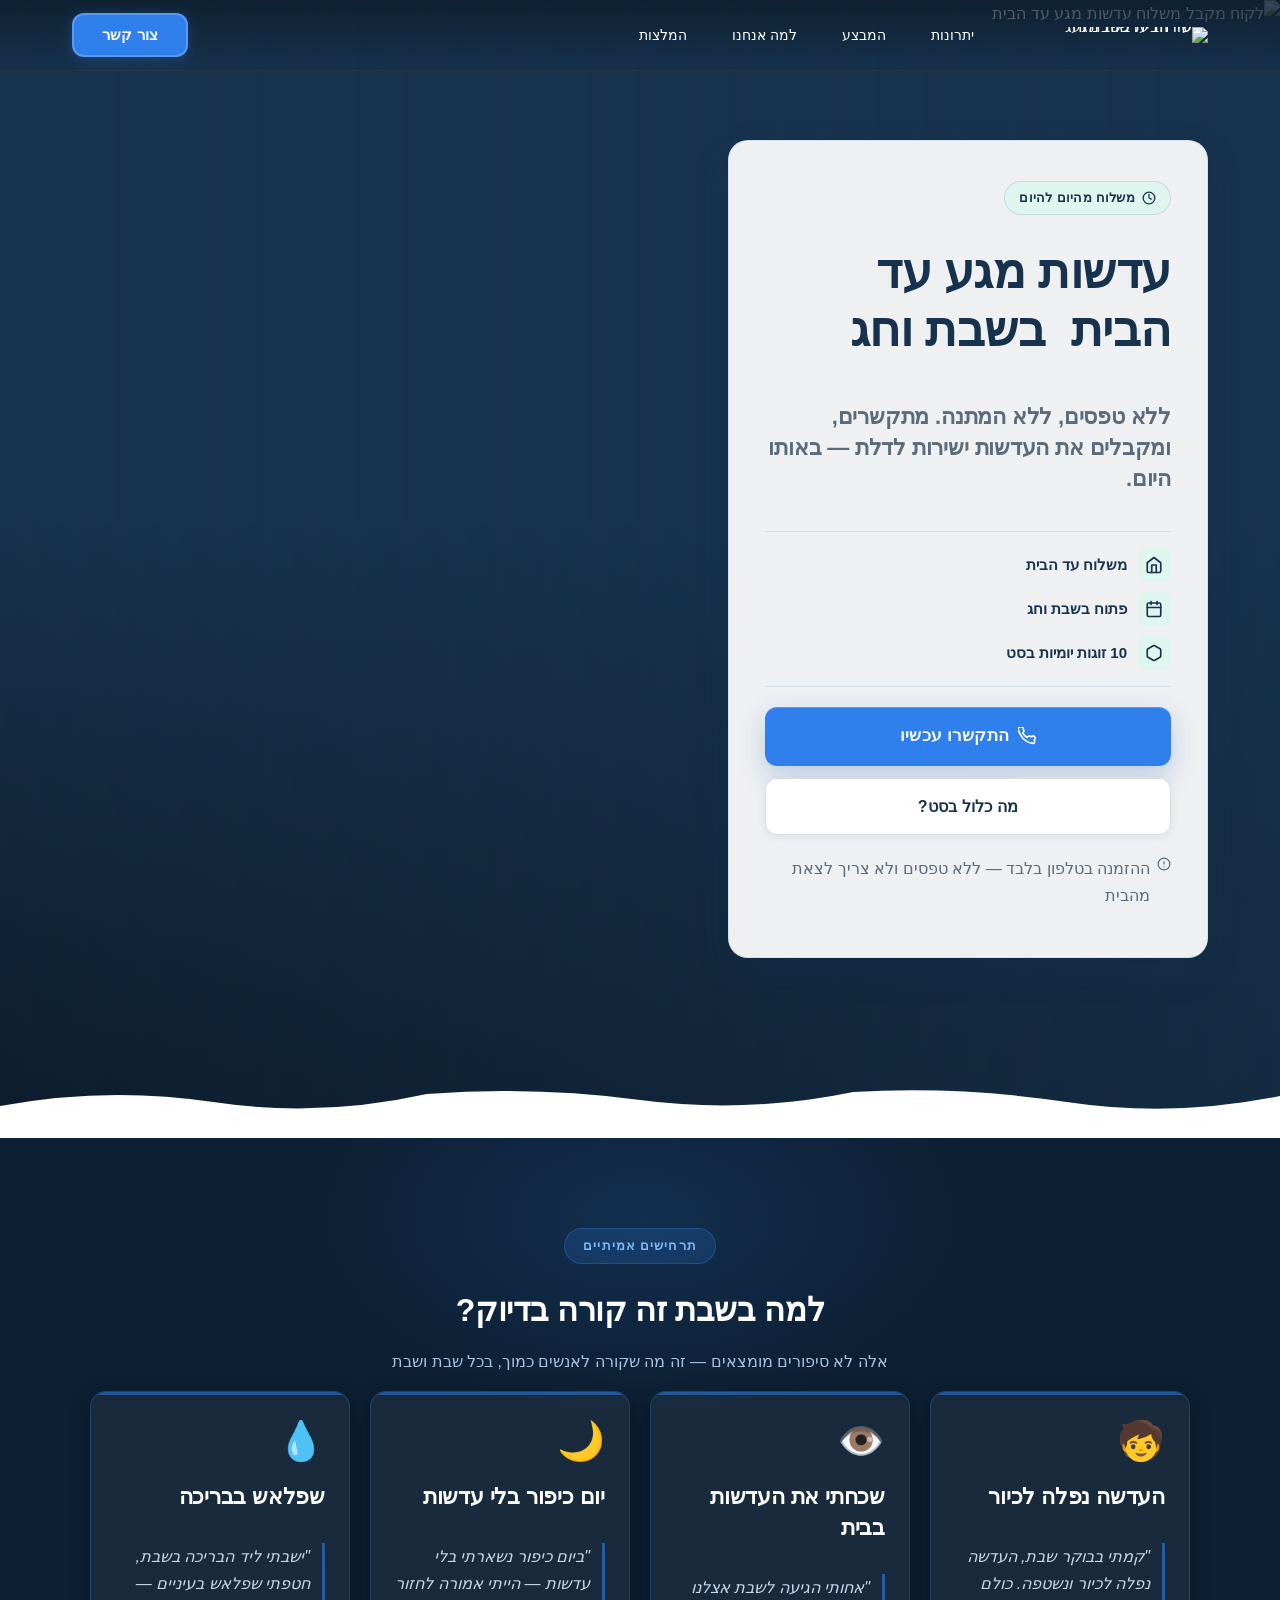
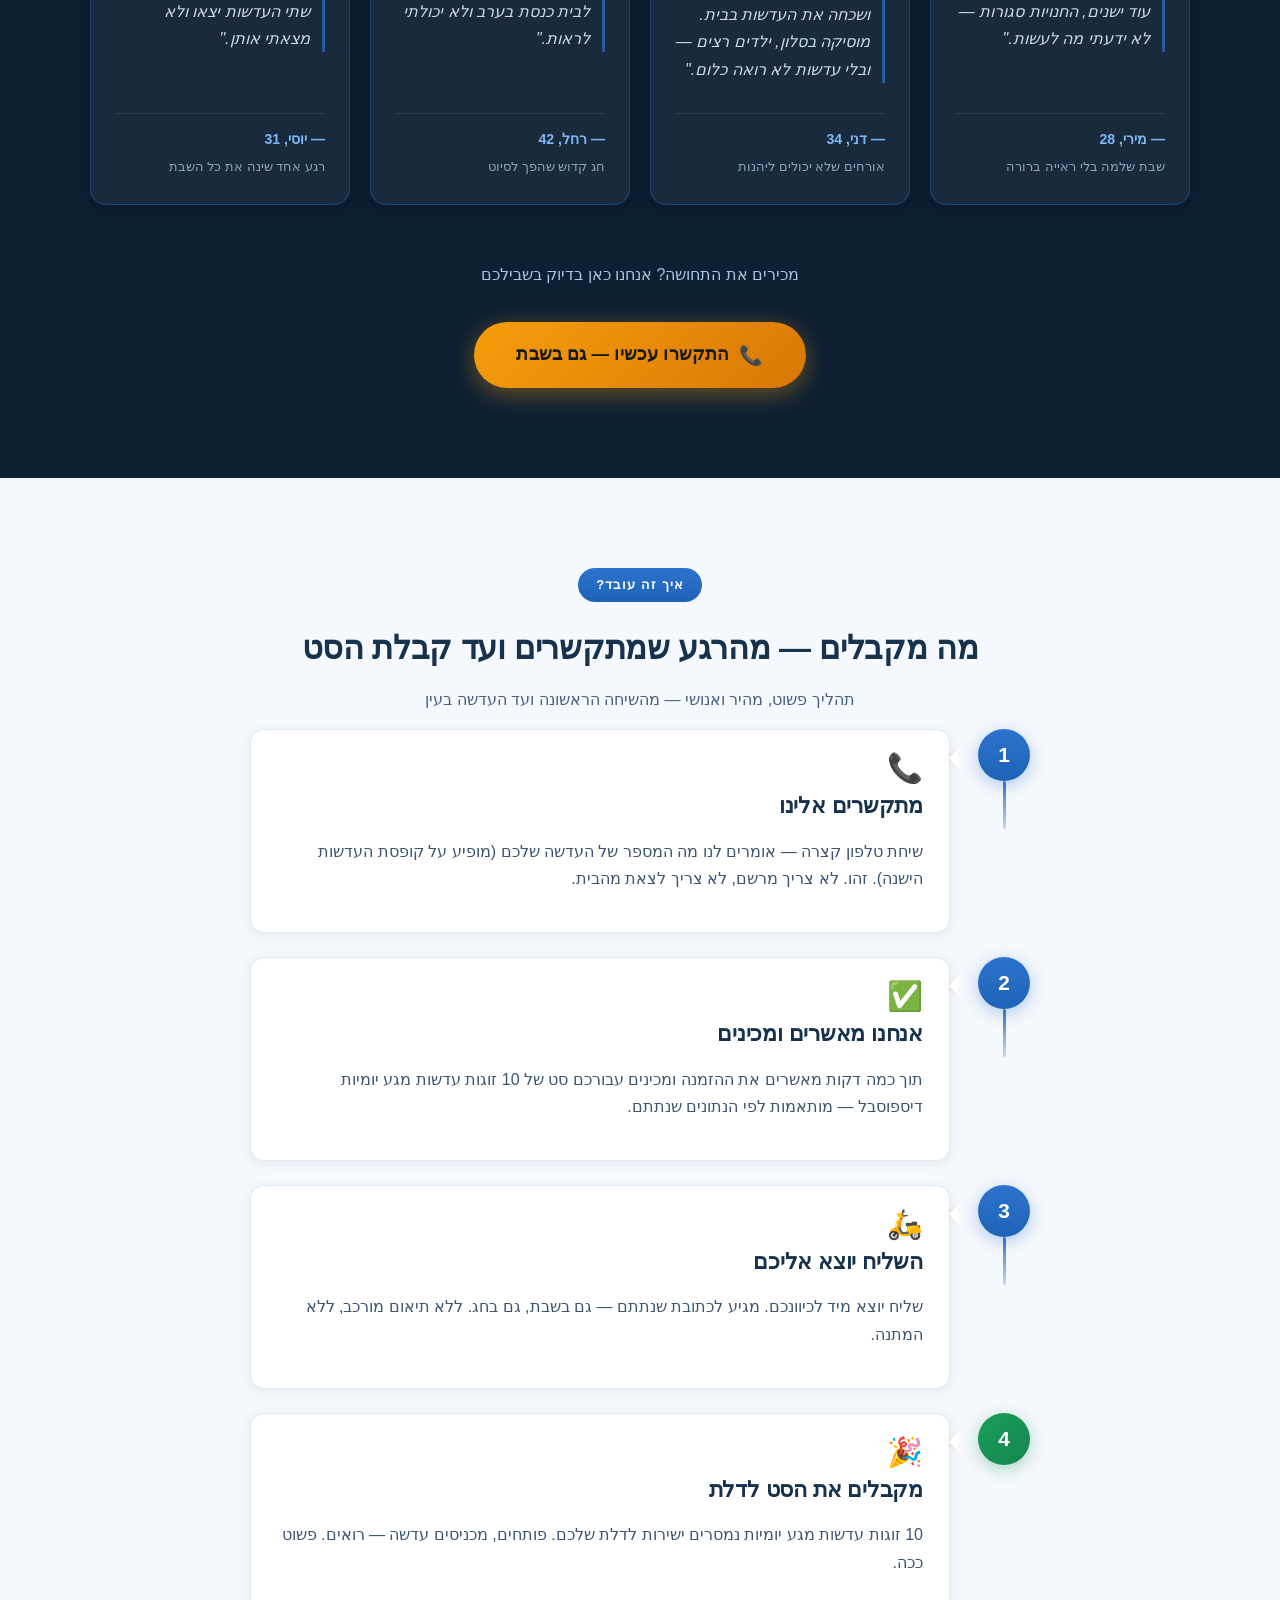
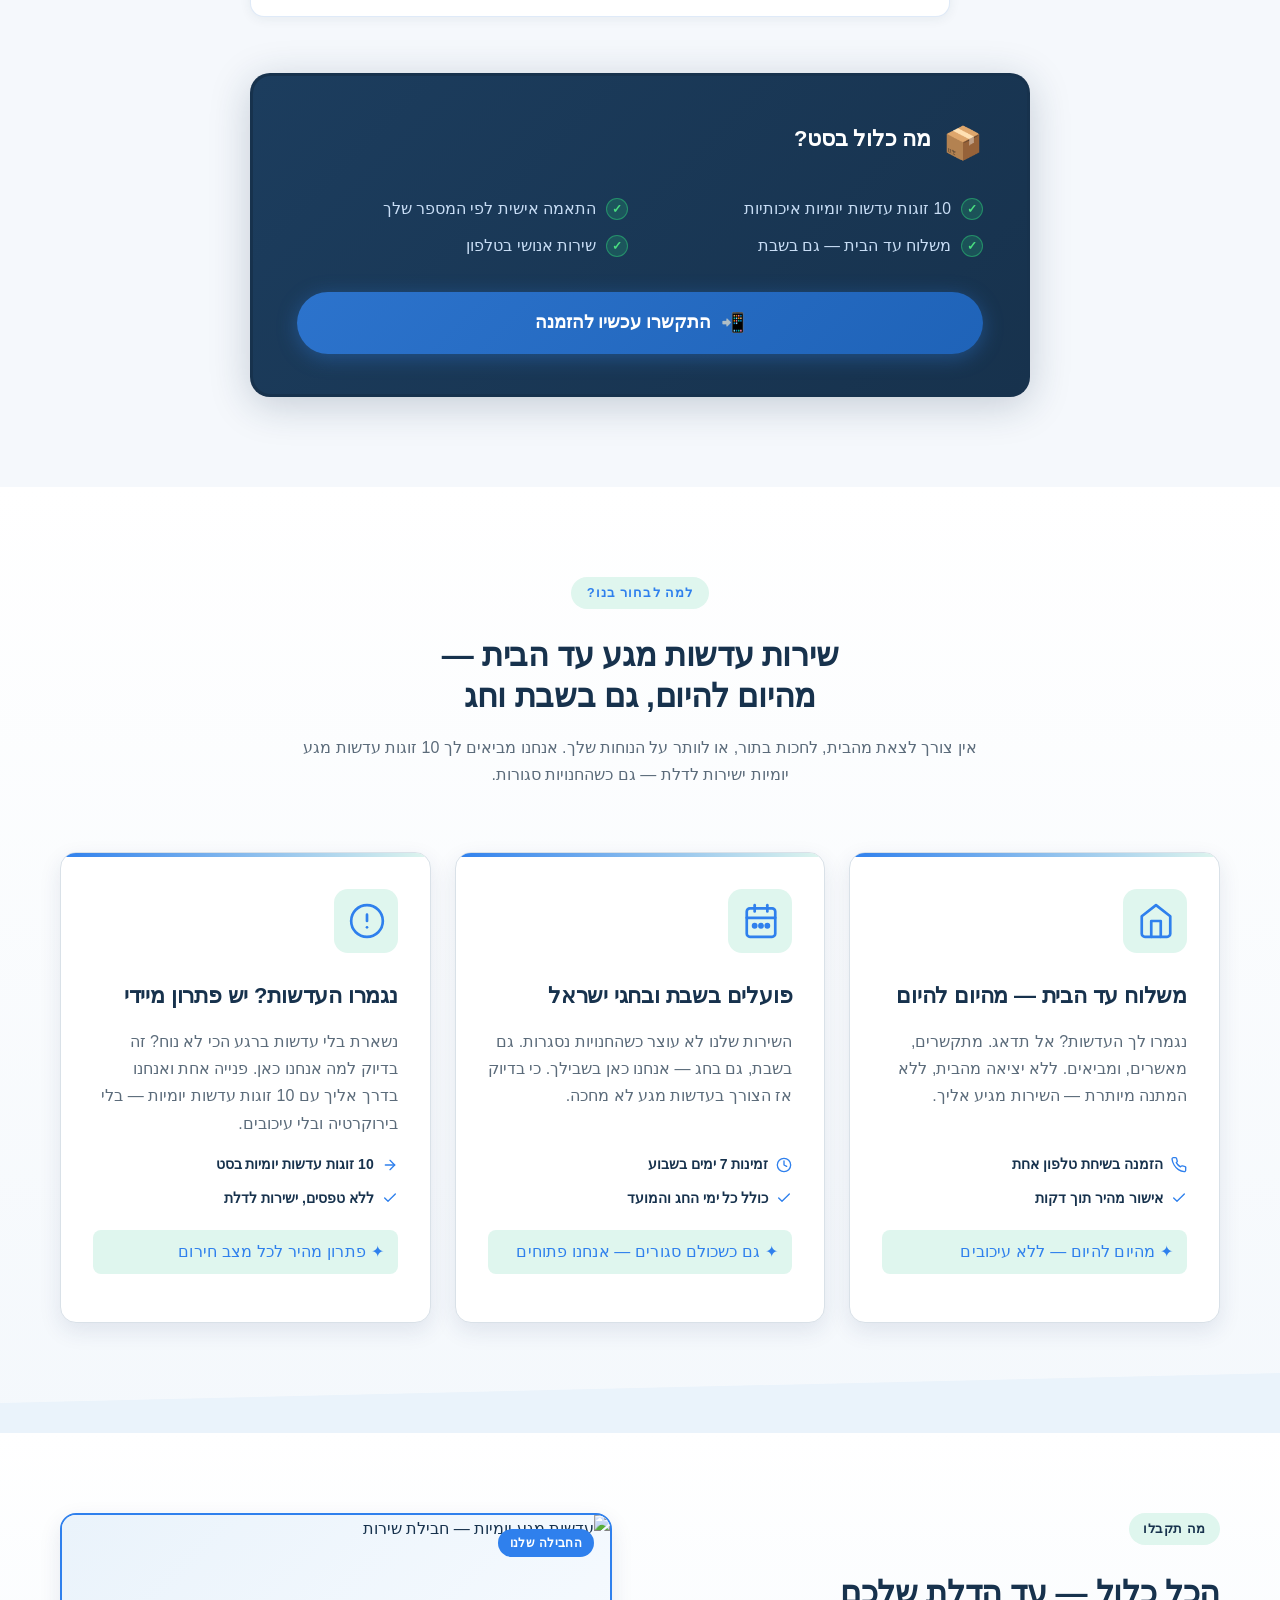
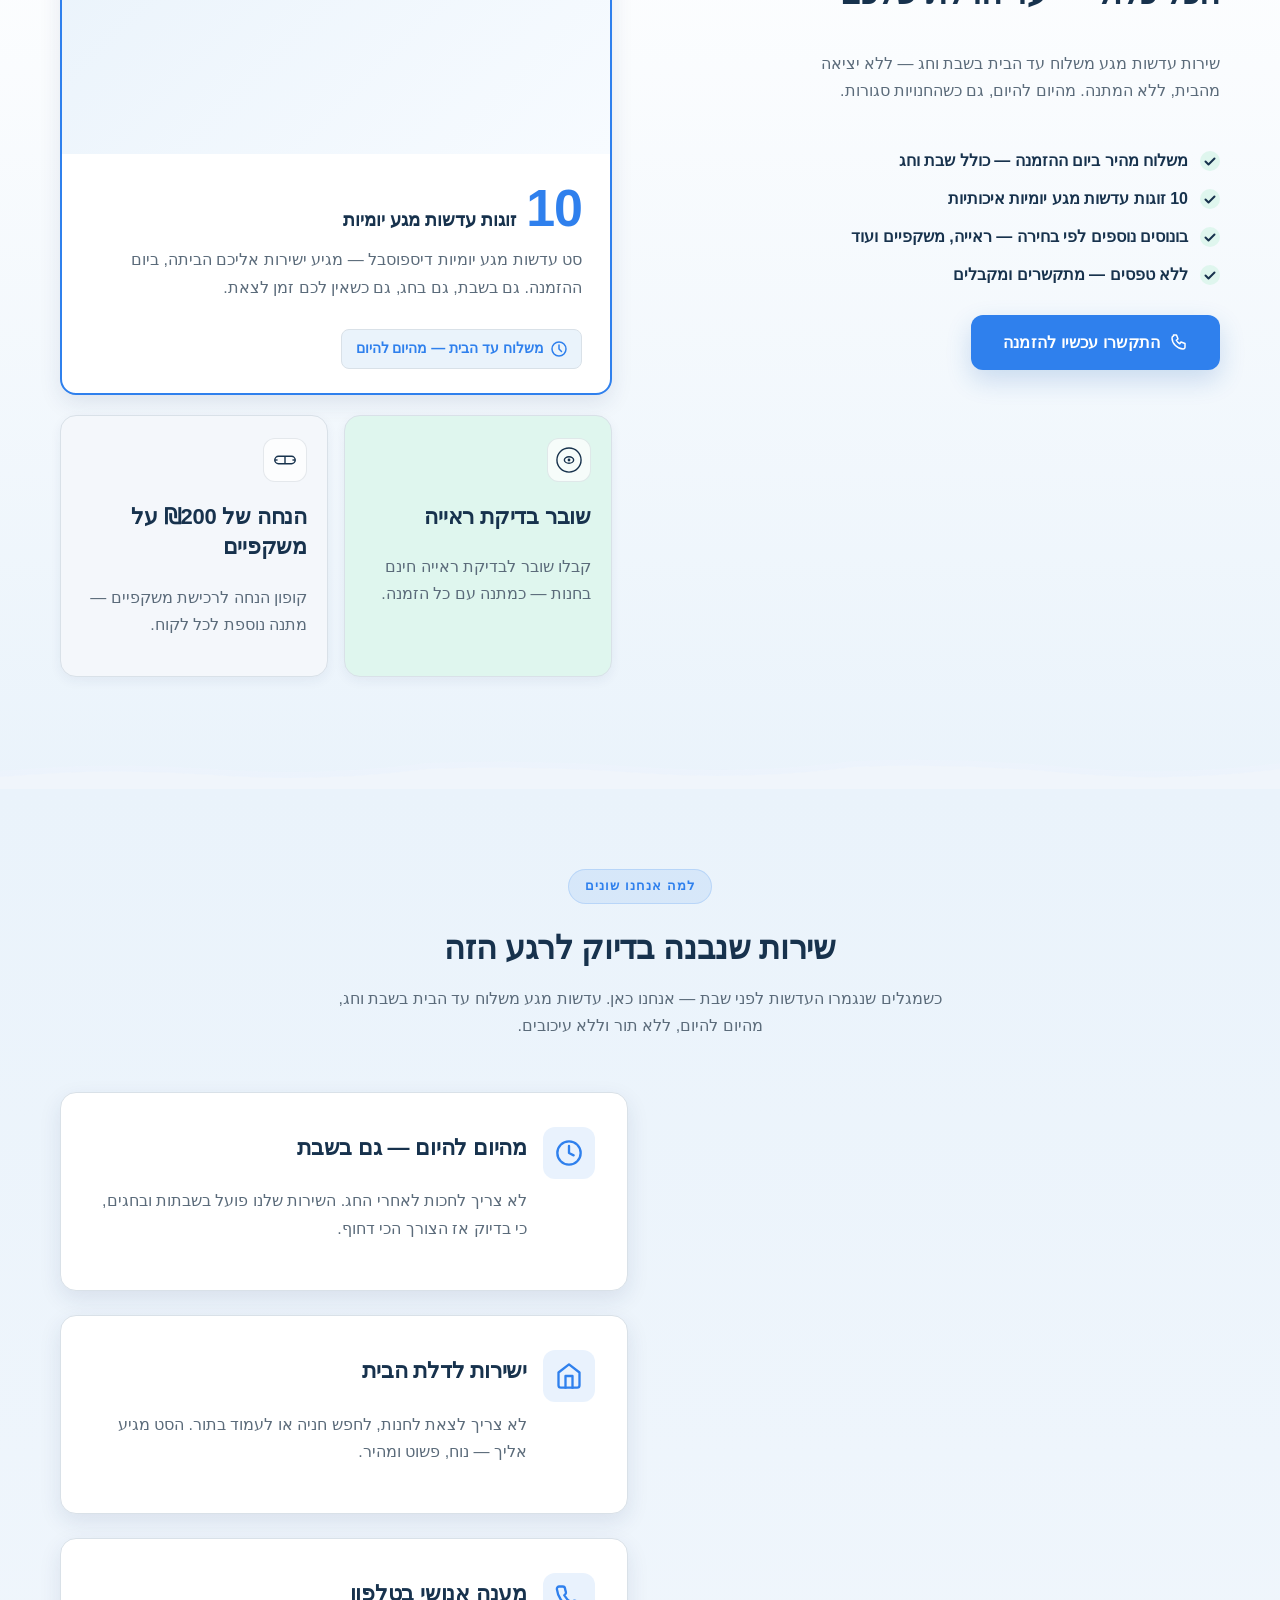
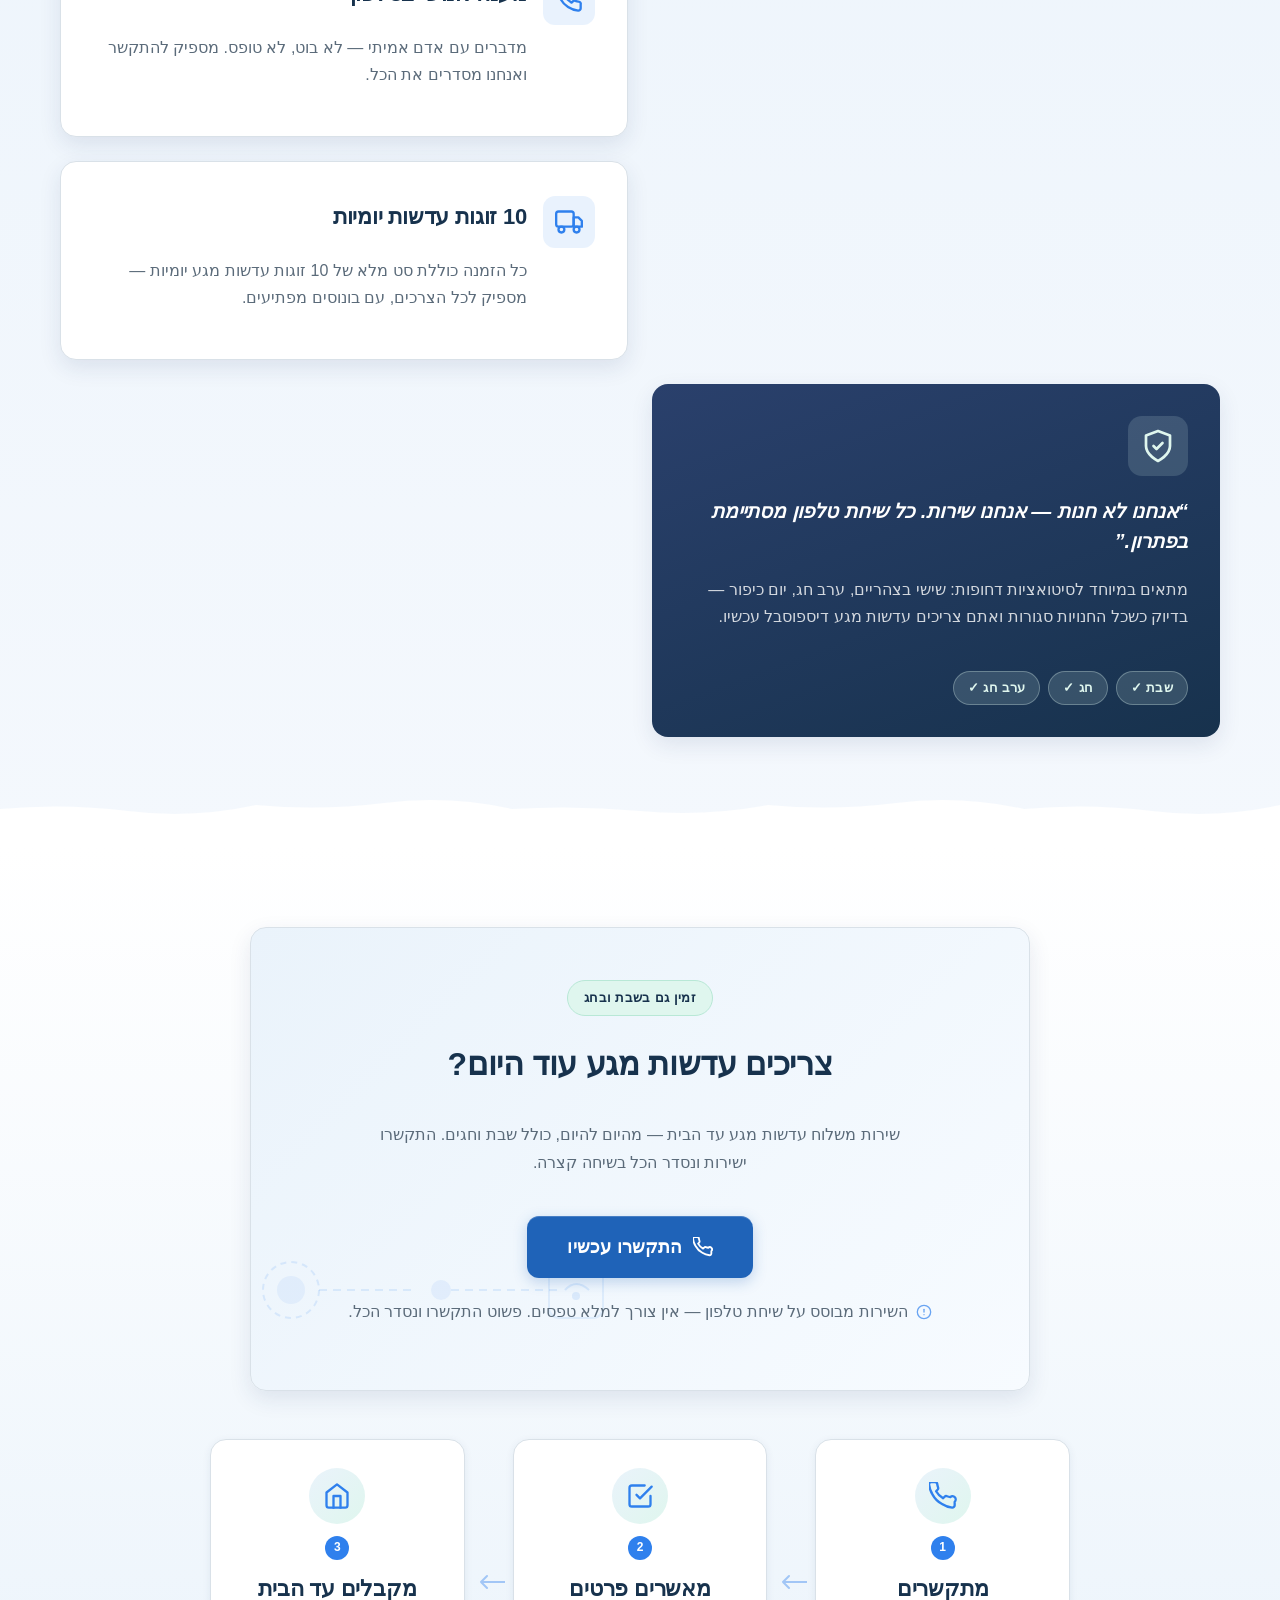
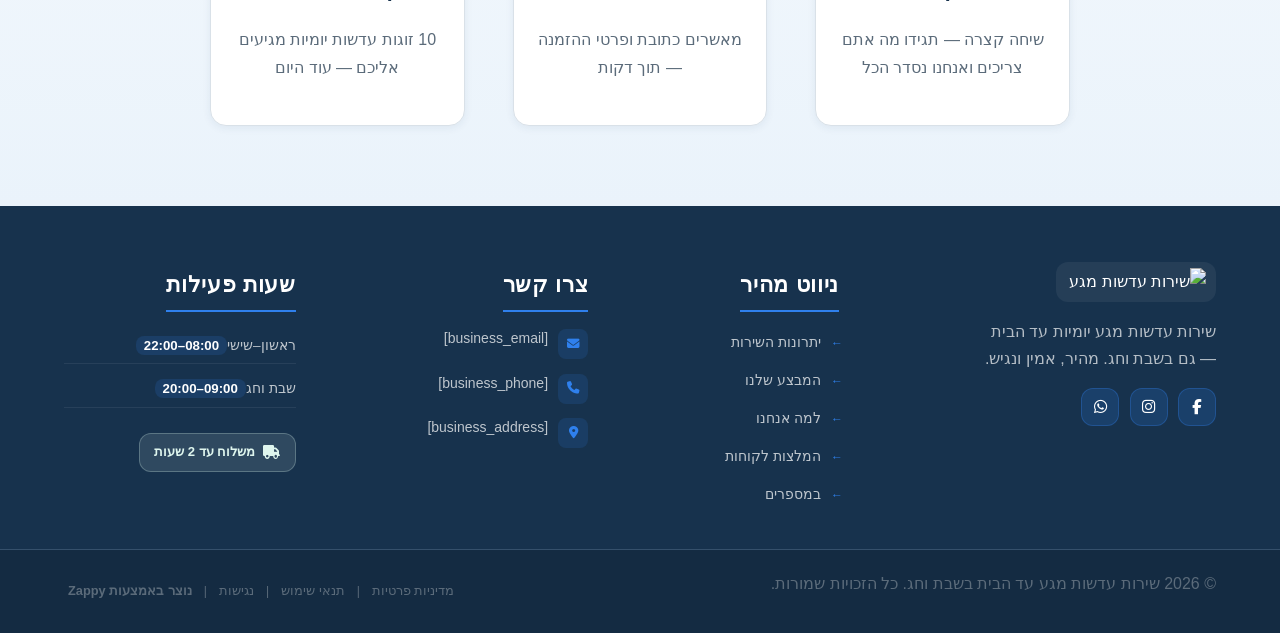
==== public/index.html @ 99d5a90e "Background sync: Progressive GitHub Sync" ====
<!doctype html><html dir="rtl" lang="he"><head><meta charset="UTF-8"><meta content="width=device-width,initial-scale=1" name="viewport"><meta content="index, follow" name="robots"><title>עדשות מגע משלוח עד הבית בשבת — שירות עדשות מגע עד הבית בשבת</title><meta content="A contact lens delivery service that emphasizes speed and convenience — same-day delivery straight to the customer&#39;s door, even on Shabbat and Jewish holidays. " name="description"><meta content="עדשות מגע משלוח עד הבית בשבת, הזמנת עדשות מגע יומיות אונליין, עדשות מגע דיספוסבל משלוח מהיר, עדשות מגע" name="keywords"><link href="/assets/favicon.ico" rel="icon" type="image/x-icon"><link href="/assets/favicon-16x16.png" rel="icon" type="image/png" sizes="16x16"><link href="/assets/favicon-32x32.png" rel="icon" type="image/png" sizes="32x32"><link href="/assets/favicon-48x48.png" rel="icon" type="image/png" sizes="48x48"><link href="/assets/favicon-192x192.png" rel="icon" type="image/png" sizes="192x192"><link href="/assets/favicon-512x512.png" rel="icon" type="image/png" sizes="512x512"><link href="/assets/apple-touch-icon.png" rel="apple-touch-icon"><script>!function(){"use strict";var t="7282b428-c9b8-4ae2-9b43-87fc947199f6",e="https://api.zappy5.com/api/analytics/track",a=18e5,n=2592e6,o=!0,i=!0,r=!0;var s=function(){var e="zappy_visitor_"+t,a=null;try{if(a=localStorage.getItem(e)){var o=JSON.parse(a),i=Date.now();if(i-o.created<n)return o.lastSeen=i,localStorage.setItem(e,JSON.stringify(o)),o.id}}catch(t){console.warn("Zappy Analytics: LocalStorage not available")}var r="zv_"+Date.now()+"_"+Math.random().toString(36).substr(2,9);try{localStorage.setItem(e,JSON.stringify({id:r,created:Date.now(),lastSeen:Date.now()}))}catch(t){}return r}(),c=function(){var e="zappy_session_"+t,n=null;try{if(n=sessionStorage.getItem(e)){var o=JSON.parse(n),i=Date.now();if(i-o.timestamp<a)return o.timestamp=i,sessionStorage.setItem(e,JSON.stringify(o)),o.id}}catch(t){console.warn("Zappy Analytics: SessionStorage not available")}var r="zs_"+Date.now()+"_"+Math.random().toString(36).substr(2,9);try{sessionStorage.setItem(e,JSON.stringify({id:r,timestamp:Date.now()}))}catch(t){}return r}();function l(a,n){n=n||{};var o={website_id:t,event_type:a,page_path:window.location.pathname,referrer:document.referrer||"direct",visitor_id:s,session_id:c,metadata:n};if(navigator.sendBeacon){var i=new Blob([JSON.stringify(o)],{type:"application/json"});navigator.sendBeacon(e,i)}else fetch(e,{method:"POST",headers:{"Content-Type":"application/json"},body:JSON.stringify(o),keepalive:!0}).catch(function(t){console.warn("Zappy Analytics: Failed to track event",t)})}o&&l("pageview",{title:document.title,url:window.location.href}),i&&document.addEventListener("click",function(t){var e=t.target;if("BUTTON"===e.tagName||e.closest("button")){var a="BUTTON"===e.tagName?e:e.closest("button");l("click",{element:"button",text:a.textContent.trim().substring(0,100),id:a.id||null,class:a.className||null})}else if("A"===e.tagName||e.closest("a")){var n="A"===e.tagName?e:e.closest("a");l("navigation",{element:"link",text:n.textContent.trim().substring(0,100),href:n.href,external:n.hostname!==window.location.hostname})}},!0),r&&document.addEventListener("submit",function(t){var e=t.target;l("form_submit",{form_id:e.id||null,form_name:e.name||null,form_action:e.action||null,form_method:e.method||"GET"})},!0);var m=Date.now();window.addEventListener("beforeunload",function(){l("page_unload",{time_on_page:Math.floor((Date.now()-m)/1e3),page_path:window.location.pathname})}),window.zappyAnalytics={track:l,getVisitorId:function(){return s},getSessionId:function(){return c}}}()</script><meta content="עדשות מגע משלוח עד הבית בשבת — שירות עדשות מגע עד הבית בשבת " property="og:title"><meta content="A contact lens delivery service that emphasizes speed and convenience — same-day delivery straight to the customer's door, even on Shabbat and Jewish holidays. " property="og:description"><meta content="website" property="og:type"><meta content="he_IL" property="og:locale"><meta content="summary_large_image" name="twitter:card"><meta content="עדשות מגע משלוח עד הבית בשבת — שירות עדשות מגע עד הבית בשבת " name="twitter:title"><meta content="A contact lens delivery service that emphasizes speed and convenience — same-day delivery straight to the customer's door, even on Shabbat and Jewish holidays. " name="twitter:description"><link href="https://cdnjs.cloudflare.com/ajax/libs/font-awesome/6.4.0/css/all.min.css" rel="stylesheet"><link href="/assets/favicon.ico" rel="icon" type="image/x-icon"><link href="/assets/favicon-16x16.png" rel="icon" type="image/png" sizes="16x16"><link href="/assets/favicon-32x32.png" rel="icon" type="image/png" sizes="32x32"><link href="/assets/favicon-48x48.png" rel="icon" type="image/png" sizes="48x48"><link href="/assets/favicon-192x192.png" rel="icon" type="image/png" sizes="192x192"><link href="/assets/favicon-512x512.png" rel="icon" type="image/png" sizes="512x512"><link href="/assets/apple-touch-icon.png" rel="apple-touch-icon"><link href="https://cdn.jsdelivr.net/npm/vanilla-cookieconsent@3/dist/cookieconsent.css" rel="stylesheet"><script src="https://cdn.jsdelivr.net/npm/vanilla-cookieconsent@3/dist/cookieconsent.umd.js"></script><script src="https://cdn.jsdelivr.net/gh/mickidum/acc_toolbar/acctoolbar/acctoolbar.min.js"></script><link href="/styles.css" rel="stylesheet"><style id="zappy-dropdown-submenu-styles">#navMenu li:has(.sub-menu),.nav-menu li:has(.sub-menu),.navbar li:has(.sub-menu),nav li:has(.sub-menu){position:relative}#navMenu .sub-menu,.nav-menu .sub-menu,.navbar .sub-menu,nav .sub-menu{display:block!important;position:absolute!important;top:100%;left:0;min-width:220px;background:#fff;border-radius:8px;box-shadow:0 8px 25px rgba(0,0,0,.15);padding:8px 0;opacity:0;visibility:hidden;transform:translateY(10px);transition:all .3s ease;z-index:1000;list-style:none;pointer-events:none}#navMenu li:hover>.sub-menu,.nav-menu li:hover>.sub-menu,.navbar li:hover>.sub-menu,nav li:hover>.sub-menu{opacity:1!important;visibility:visible!important;transform:translateY(0)!important;pointer-events:auto!important}.sub-menu li{list-style:none;margin:0;padding:0}.sub-menu a{display:block!important;padding:10px 16px!important;color:var(--text-dark,#333)!important;font-weight:500;text-decoration:none;white-space:nowrap;transition:background-color .2s}.sub-menu a:hover{background-color:#f5f5f5}[dir=rtl] .nav-menu .sub-menu,[dir=rtl] .navbar .sub-menu,[dir=rtl] nav .sub-menu,html[lang=ar] .nav-menu .sub-menu,html[lang=ar] .navbar .sub-menu,html[lang=ar] nav .sub-menu,html[lang=he] .nav-menu .sub-menu,html[lang=he] .navbar .sub-menu,html[lang=he] nav .sub-menu{left:auto!important;right:0!important}.sub-menu:empty,.sub-menu:not(:has(li)),.sub-menu:not(:has(li:not(.zappy-hidden-menu-item))){display:none!important;opacity:0!important;visibility:hidden!important;pointer-events:none!important}li:has(.menu-group-title):hover>.sub-menu{opacity:1!important;visibility:visible!important;transform:translateY(0)!important;pointer-events:auto!important}#navMenu>li>.menu-group-title,.nav-menu>li>.menu-group-title{display:inline-block;padding:.5rem 1rem;cursor:default;user-select:none}@media (max-width:768px){#navMenu .sub-menu,.nav-menu .sub-menu,.navbar .sub-menu,nav .sub-menu{position:static!important;transform:none!important;box-shadow:none!important;background:0 0!important;max-height:0;overflow:hidden;opacity:0;visibility:hidden;transition:max-height .3s ease,opacity .3s ease;padding:0!important;border-radius:0!important}.sub-menu.mobile-expanded{max-height:500px!important;opacity:1!important;visibility:visible!important;padding:8px 0 8px 16px!important}[dir=rtl] .sub-menu.mobile-expanded,html[lang=he] .sub-menu.mobile-expanded{padding:8px 16px 8px 0!important}#navMenu li:hover>.sub-menu,.nav-menu li:hover>.sub-menu,.navbar li:hover>.sub-menu,nav li:hover>.sub-menu{opacity:0;visibility:hidden;pointer-events:none}#navMenu li>.sub-menu.mobile-expanded,.nav-menu li>.sub-menu.mobile-expanded,.navbar li>.sub-menu.mobile-expanded,nav li>.sub-menu.mobile-expanded{opacity:1!important;visibility:visible!important;pointer-events:auto!important}#navMenu li:has(.sub-menu),.nav-menu li:has(.sub-menu),.navbar li:has(.sub-menu),nav li:has(.sub-menu){display:flex!important;flex-wrap:wrap!important;align-items:center!important;position:relative!important;min-height:44px!important}#navMenu li:has(.sub-menu)>a,.nav-menu li:has(.sub-menu)>a,.navbar li:has(.sub-menu)>a,nav li:has(.sub-menu)>a{flex:1!important;min-width:0!important}#navMenu li:has(.sub-menu)>.menu-group-title,.nav-menu li:has(.sub-menu)>.menu-group-title,.navbar li:has(.sub-menu)>.menu-group-title,nav li:has(.sub-menu)>.menu-group-title{flex:1!important;min-width:0!important;padding:0!important;line-height:inherit!important}#navMenu li:has(.sub-menu)>.sub-menu,.nav-menu li:has(.sub-menu)>.sub-menu,.navbar li:has(.sub-menu)>.sub-menu,nav li:has(.sub-menu)>.sub-menu{flex-basis:100%!important;width:100%!important}#navMenu li:has(.sub-menu)>a [class*=arrow],#navMenu li:has(.sub-menu)>a [class*=chevron],.nav-menu li:has(.sub-menu)>a .fa-angle-down,.nav-menu li:has(.sub-menu)>a .fa-chevron-down,.nav-menu li:has(.sub-menu)>a [class*=arrow],.nav-menu li:has(.sub-menu)>a [class*=chevron],nav li:has(.sub-menu)>a [class*=arrow],nav li:has(.sub-menu)>a [class*=chevron]{display:none!important;visibility:hidden!important}.mobile-submenu-toggle{display:flex!important;align-items:center!important;justify-content:center!important;width:44px!important;height:auto!important;background:0 0!important;border:none!important;cursor:pointer!important;color:var(--text-light)!important;position:static!important;flex-shrink:0!important;align-self:stretch!important;z-index:2!important;padding:0!important;margin:0!important}.mobile-submenu-toggle::after{content:''!important;width:0!important;height:0!important;border-left:6px solid transparent!important;border-right:6px solid transparent!important;border-top:7px solid currentColor!important;transition:transform .3s ease!important}.mobile-submenu-toggle.expanded::after{transform:rotate(180deg)!important}.sub-menu a{padding:10px 0!important;display:block!important;color:var(--text-light)!important}.navbar .sub-menu li a,.zappy-products-dropdown .sub-menu a,nav.navbar .sub-menu li a{color:var(--text-light)!important}}@media (min-width:769px){.mobile-submenu-toggle{display:none!important}}</style><style id="mobile-lang-menu-deployed-css">@media (max-width:768px){.lang-switcher,.nav-container .lang-switcher,.nav-cta-container .lang-switcher,.nav-ecommerce-icons .lang-switcher,.nav-icons-left .lang-switcher,.navbar .lang-switcher,.navbar .nav-cta-container .lang-switcher{display:none!important}.mobile-lang-menu{width:100%;border-top:1px solid rgba(128,128,128,.2);padding:8px 0 0 0;margin-top:8px}.mobile-lang-toggle{display:flex!important;align-items:center;justify-content:space-between;width:100%;padding:12px 16px;background:0 0;border:none;cursor:pointer;font-size:15px;color:inherit;font-family:inherit}.mobile-lang-toggle::after{content:'';display:inline-block;width:8px;height:8px;border-right:2px solid currentColor;border-bottom:2px solid currentColor;transform:rotate(45deg);transition:transform .3s ease;margin-left:8px}.mobile-lang-toggle.expanded::after{transform:rotate(-135deg)}.mobile-lang-options{max-height:0;overflow:hidden;transition:max-height .3s ease}.mobile-lang-options.expanded{max-height:300px}.mobile-lang-option{display:flex!important;align-items:center;gap:10px;padding:10px 24px;text-decoration:none;color:inherit;font-size:14px;font-family:inherit}.mobile-lang-option:hover{background:rgba(128,128,128,.1)}.mobile-lang-option.active{font-weight:600;opacity:.7;pointer-events:none}.mobile-lang-option img{width:20px;height:20px;border-radius:50%}}@media (min-width:769px){.mobile-lang-menu{display:none!important}}</style><style id="zappy-widget-visibility">#mic-access-tool-box,#mic-access-tool-general-button,#mic-init-access-tool #mic-access-tool-box,#mic-init-access-tool #mic-access-tool-general-button,#mic-init-access-tool .mic-access-tool-general-button,._access-icon,._access-menu,.mic-access-tool-box,.mic-access-tool-general-button,div[id*=mic-access-tool-box]{display:none!important;visibility:hidden!important;opacity:0!important;pointer-events:none!important}</style></head><body><nav class="navbar" dir="rtl"><button aria-label="Menu" class="mobile-toggle" id="mobileToggle"><svg viewBox="0 0 24 24" fill="none" height="24" width="24" class="hamburger-icon"><path d="M3 12h18M3 6h18M3 18h18" stroke="currentColor" stroke-width="2" stroke-linecap="round"></path></svg><svg viewBox="0 0 24 24" fill="none" height="24" width="24" class="close-icon" style="display:none"><path d="M18 6L6 18M6 6l12 12" stroke="currentColor" stroke-width="2" stroke-linecap="round"></path></svg></button><button aria-label="Call" class="phone-header-btn" data-phone="050-000-0000"><svg viewBox="0 0 24 24" fill="currentColor" height="20" width="20"><path d="M22 16.92v3a2 2 0 0 1-2.18 2 19.79 19.79 0 0 1-8.63-3.07 19.5 19.5 0 0 1-6-6 19.79 19.79 0 0 1-3.07-8.67A2 2 0 0 1 4.11 2h3a2 2 0 0 1 2 1.72 12.84 12.84 0 0 0 .7 2.81 2 2 0 0 1-.45 2.11L8.09 9.91a16 16 0 0 0 6 6l1.27-1.27a2 2 0 0 1 2.11-.45 12.84 12.84 0 0 0 2.81.7A2 2 0 0 1 22 16.92z"></path></svg></button><div class="nav-container"><div class="nav-right-group"><div class="nav-brand"><a href="/" class="logo-link"><img alt="שירות עדשות מגע עד הבית בשבת וחג" src="/assets/business-logo.webp" class="logo"></a></div><ul class="nav-menu" id="navMenu"><li><a href="#features">יתרונות</a></li><li><a href="#offer">המבצע</a></li><li><a href="#benefits">למה אנחנו</a></li><li><a href="#testimonials">המלצות</a></li></ul></div><div class="nav-cta-container"><a href="#cta" class="nav-cta-btn">צור קשר</a></div></div></nav><script>window.addEventListener("load",function(){const e=document.querySelector(".navbar, nav, header");if(!e)return void console.log("[Navbar] Navbar element not found");let t=document.getElementById("mobileToggle")||document.querySelector(".mobile-toggle")||document.querySelector(".hamburger")||document.querySelector(".hamburger-menu")||document.querySelector(".menu-toggle")||document.querySelector(".burger-menu")||document.querySelector('[aria-label="Menu"]')||document.querySelector('[aria-label="תפריט"]');const o=document.querySelector(".phone-header-btn"),n=window.getComputedStyle(e);let r=n.backgroundColor;if(console.log("[Navbar] Initial navbar background:",r),"transparent"===r||"rgba(0, 0, 0, 0)"===r||r.startsWith("rgba")&&r.includes(", 0)")){const e=n.backgroundImage;if(e&&"none"!==e)console.log("[Navbar] Navbar has background image/gradient, using dark text"),r="rgb(240, 240, 240)";else{const e=window.getComputedStyle(document.body).backgroundColor;console.log("[Navbar] Navbar transparent, using body background:",e),r=e}}const i=r.match(/\d+/g);if(i&&i.length>=3){const e=(.299*parseInt(i[0])+.587*parseInt(i[1])+.114*parseInt(i[2]))/255;console.log("[Navbar] Mobile button colors preserved from Claude CSS (luminance:",e.toFixed(2)+")");const n=document.createElement("style");n.id="zappy-mobile-nav-fix";document.documentElement.lang;document.documentElement.dir,n.textContent='\n        /* Hide mobile buttons on desktop, show only on mobile */\n        @media (min-width: 769px) {\n          .mobile-toggle,\n          .phone-header-btn {\n            display: none !important;\n          }\n        }\n        \n        /* Show and position mobile buttons correctly on mobile */\n        @media (max-width: 768px) {\n          .mobile-toggle,\n          .phone-header-btn {\n            position: absolute !important;\n            top: 50% !important;\n            transform: translateY(-50%) !important;\n            z-index: 1001 !important;\n            display: flex !important;\n            align-items: center !important;\n            justify-content: center !important;\n            width: 36px !important;\n            height: 36px !important;\n            border-radius: 50% !important;\n            border: none !important;\n            cursor: pointer !important;\n            padding: 6px !important;\n            background: none !important;\n            color: var(--nav-text, var(--text-light)) !important;\n          }\n          \n          /* LTR positioning (default): hamburger LEFT, phone RIGHT */\n          html:not([dir="rtl"]):not([lang="he"]):not([lang="ar"]) .mobile-toggle,\n          html[dir="ltr"] .mobile-toggle {\n            left: 12px !important;\n            right: auto !important;\n          }\n          html:not([dir="rtl"]):not([lang="he"]):not([lang="ar"]) .phone-header-btn,\n          html[dir="ltr"] .phone-header-btn {\n            right: 12px !important;\n            left: auto !important;\n          }\n          \n          /* RTL positioning: hamburger RIGHT, phone LEFT */\n          html[dir="rtl"] .mobile-toggle,\n          html[lang="he"] .mobile-toggle,\n          html[lang="ar"] .mobile-toggle {\n            right: 12px !important;\n            left: auto !important;\n          }\n          html[dir="rtl"] .phone-header-btn,\n          html[lang="he"] .phone-header-btn,\n          html[lang="ar"] .phone-header-btn {\n            left: 12px !important;\n            right: auto !important;\n          }\n          \n          /* CRITICAL: Ensure nav-container has min-height on mobile */\n          /* All children are positioned absolutely/fixed on mobile, so height:auto collapses to 0 */\n          .nav-container {\n            min-height: 70px !important;\n            position: relative !important;\n          }\n          \n          /* Ensure SVG icons are properly sized and inherit color */\n          .mobile-toggle svg,\n          .phone-header-btn svg {\n            width: 24px !important;\n            height: 24px !important;\n            /* Don\'t force display - let JavaScript control hamburger/close toggle */\n          }\n          \n          /* Reset nav-cta-container on mobile - remove desktop box-shadow/padding */\n          /* that creates a visible ghost box when CTA button is hidden */\n          .nav-cta-container {\n            box-shadow: none !important;\n            padding: 0 !important;\n          }\n          \n          /* Hide nav-cta-container entirely on mobile when there\'s no lang-switcher */\n          /* (only the CTA button is inside, and it\'s hidden on mobile) */\n          .nav-cta-container:not(:has(.lang-switcher)) {\n            display: none !important;\n          }\n          \n          /* CRITICAL: Prevent hero image fade gradient from bleeding over headline text */\n          /* The .image-fade-gradient has bottom: -30px (extends below parent) */\n          /* On mobile stacked layout, this overlaps the h1 text below the image */\n          .hero-image-column {\n            overflow: hidden !important;\n          }\n          .image-fade-gradient {\n            bottom: 0 !important;\n          }\n          \n          /* Hide desktop language switcher on mobile - hamburger menu handles it */\n          /* High specificity to override stored CSS */\n          .lang-switcher,\n          .nav-cta-container .lang-switcher,\n          .nav-container .lang-switcher,\n          .navbar .lang-switcher,\n          .navbar .nav-cta-container .lang-switcher {\n            display: none !important;\n          }\n        }\n      ';const r=document.getElementById("zappy-mobile-nav-fix");r&&r.remove(),document.head.appendChild(n),console.log("[Navbar] Critical CSS injected for mobile nav positioning");const l=window.innerWidth<=768;if(t){const e=t.querySelector(".hamburger-icon"),o=t.querySelector(".close-icon");e&&(e.style.setProperty("width","24px","important"),e.style.setProperty("height","24px","important"),e.style.setProperty("display","block","important")),o&&(o.style.setProperty("width","24px","important"),o.style.setProperty("height","24px","important"),o.style.setProperty("display","none","important")),l?(t.style.setProperty("position","absolute","important"),t.style.setProperty("top","50%","important"),t.style.setProperty("transform","translateY(-50%)","important"),t.style.setProperty("z-index","1001","important"),t.style.removeProperty("left"),t.style.removeProperty("right"),console.log("[Navbar] Mobile toggle positioning applied (mobile viewport)")):(t.style.removeProperty("position"),t.style.removeProperty("top"),t.style.removeProperty("transform"),t.style.removeProperty("z-index"),t.style.removeProperty("left"),t.style.removeProperty("right"),console.log("[Navbar] Desktop viewport - cleared mobile toggle inline positioning"))}if(o){const e=o.querySelector("svg");e&&(e.style.width="24px",e.style.height="24px",e.setAttribute("width","24"),e.setAttribute("height","24")),l?(o.style.setProperty("position","absolute","important"),o.style.setProperty("top","50%","important"),o.style.setProperty("transform","translateY(-50%)","important"),o.style.setProperty("z-index","1001","important"),o.style.removeProperty("left"),o.style.removeProperty("right"),console.log("[Navbar] Phone button positioning applied (mobile viewport)")):(o.style.removeProperty("position"),o.style.removeProperty("top"),o.style.removeProperty("transform"),o.style.removeProperty("z-index"),o.style.removeProperty("left"),o.style.removeProperty("right"),console.log("[Navbar] Desktop viewport - cleared phone button inline positioning"))}}else console.log("[Navbar] Could not parse background color:",r);t=document.getElementById("mobileToggle")||document.querySelector(".mobile-toggle")||document.querySelector(".hamburger")||document.querySelector(".hamburger-menu")||document.querySelector(".menu-toggle")||document.querySelector(".burger-menu")||document.querySelector('[aria-label="Menu"]')||document.querySelector('[aria-label="תפריט"]');const l=document.getElementById("navMenu")||document.querySelector(".nav-menu")||document.querySelector(".nav-links")||document.querySelector("nav ul:not(.submenu)");if(!t||!l)return void console.log("[Navbar] Mobile toggle or menu not found:",{toggle:!!t,menu:!!l});l.id||(l.id="navMenu"),console.log("[Navbar] Initializing mobile menu...");const a=t.cloneNode(!0);t.parentNode.replaceChild(a,t),a.addEventListener("click",function(e){e.preventDefault(),e.stopPropagation();const t=this.querySelector(".hamburger-icon"),o=this.querySelector(".close-icon");l.classList.contains("active")?(l.classList.remove("active"),t&&t.style.setProperty("display","block","important"),o&&o.style.setProperty("display","none","important"),document.body.style.overflow="",console.log("[Navbar] Menu closed")):(l.classList.add("active"),t&&t.style.setProperty("display","none","important"),o&&o.style.setProperty("display","block","important"),document.body.style.overflow="hidden",console.log("[Navbar] Menu opened"))}),l.querySelectorAll("a").forEach(function(e){e.addEventListener("click",function(){if("#"===this.getAttribute("href"))return;const e=a.querySelector(".hamburger-icon"),t=a.querySelector(".close-icon");l.classList.remove("active"),e&&e.style.setProperty("display","block","important"),t&&t.style.setProperty("display","none","important"),document.body.style.overflow="",console.log("[Navbar] Menu closed (link clicked)")})});var s=l.querySelectorAll(".dropdown-toggle");s.forEach(function(e){e.addEventListener("click",function(e){e.preventDefault(),e.stopPropagation();var t=this.closest(".nav-dropdown");t&&(t.parentNode.querySelectorAll(".nav-dropdown.open").forEach(function(e){e!==t&&e.classList.remove("open")}),t.classList.toggle("open"),console.log("[Navbar] Dropdown toggled:",t.classList.contains("open")?"open":"closed"))})}),document.addEventListener("click",function(e){e.target.closest(".nav-dropdown")||document.querySelectorAll(".nav-dropdown.open").forEach(function(e){e.classList.remove("open")})}),console.log("[Navbar] Dropdown handlers initialized for "+s.length+" dropdowns"),o&&o.addEventListener("click",function(){const e=document.querySelectorAll('a[href^="tel:"]'),t=e.length>0?e[0].getAttribute("href").replace("tel:",""):"[business_phone]";window.location.href="tel:"+t,console.log("[Navbar] Phone button clicked")}),console.log("[Navbar] Mobile menu initialized successfully");const p=function(){const e=document.querySelector(".whatsapp-float");e&&(window.innerWidth>=769?(e.style.setProperty("display","none","important"),e.style.setProperty("visibility","hidden","important"),e.style.setProperty("opacity","0","important"),e.style.setProperty("pointer-events","none","important"),console.log("[WhatsApp] Button hidden on desktop")):(e.style.removeProperty("display"),e.style.removeProperty("visibility"),e.style.removeProperty("opacity"),e.style.removeProperty("pointer-events"),console.log("[WhatsApp] Button visible on mobile")))};let c;p(),window.addEventListener("resize",function(){clearTimeout(c),c=setTimeout(p,100)})})</script><main><section class="index-hero-section" data-layout-spec="בית-hero" dir="rtl" id="hero" data-hero-type="fullscreen-scrim"><div class="index-hero-bg"><img alt="לקוח מקבל משלוח עדשות מגע עד הבית" src="/assets/site-index-hero-image-1.webp" data-context="Bright daylight lifestyle photo: a smiling Israeli customer standing at an open front door of a modern home, receiving a small minimal white envelope or pouch delivery package from a delivery person. The scene is warm and welcoming, shot from slightly inside the home looking outward. No visible product branding, no lens box packaging, no text on the package. Natural morning light, clean domestic setting with a light-colored door and tiled floor. Photorealistic, cool daylight palette, depth of field with the door and exterior slightly soft." data-placeholder="index-hero-image-1" height="900" width="1440" data-hero-bg="true"></div><div class="index-hero-scrim" aria-hidden="true"></div><div class="index-hero-card-wrapper"><div class="index-hero-card"><div class="index-hero-badge"><svg viewBox="0 0 24 24" fill="none" height="14" width="14" data-element-type="icon" data-icon-type="svg" stroke="currentColor" stroke-linecap="round" stroke-linejoin="round" stroke-width="2.2" aria-hidden="true"><circle cx="12" cy="12" r="10"></circle><polyline points="12 6 12 12 16 14"></polyline></svg><span>משלוח מהיום להיום</span></div><h1 class="index-hero-h1">עדשות מגע עד הבית &nbsp;בשבת וחג</h1><h3 class="index-hero-subtitle">ללא טפסים, ללא המתנה. מתקשרים, ומקבלים את העדשות ישירות לדלת — באותו היום.</h3><ul class="index-hero-reassurance"><li><span class="index-hero-reassurance-icon"><svg viewBox="0 0 24 24" fill="none" height="18" width="18" data-element-type="icon" data-icon-type="svg" stroke="currentColor" stroke-linecap="round" stroke-linejoin="round" stroke-width="2.2"><path d="M3 9l9-7 9 7v11a2 2 0 01-2 2H5a2 2 0 01-2-2z"></path><polyline points="9 22 9 12 15 12 15 22"></polyline></svg></span><span class="index-hero-reassurance-text">משלוח עד הבית</span></li><li><span class="index-hero-reassurance-icon"><svg viewBox="0 0 24 24" fill="none" height="18" width="18" data-element-type="icon" data-icon-type="svg" stroke="currentColor" stroke-linecap="round" stroke-linejoin="round" stroke-width="2.2"><rect height="18" rx="2" width="18" x="3" y="4" ry="2"></rect><line x1="16" x2="16" y1="2" y2="6"></line><line x1="8" x2="8" y1="2" y2="6"></line><line x1="3" x2="21" y1="10" y2="10"></line></svg></span><span class="index-hero-reassurance-text">פתוח בשבת וחג</span></li><li><span class="index-hero-reassurance-icon"><svg viewBox="0 0 24 24" fill="none" height="18" width="18" data-element-type="icon" data-icon-type="svg" stroke="currentColor" stroke-linecap="round" stroke-linejoin="round" stroke-width="2.2"><path d="M21 16V8a2 2 0 00-1-1.73l-7-4a2 2 0 00-2 0l-7 4A2 2 0 003 8v8a2 2 0 001 1.73l7 4a2 2 0 002 0l7-4A2 2 0 0021 16z"></path></svg></span><span class="index-hero-reassurance-text">10 זוגות יומיות בסט</span></li></ul><div class="index-hero-ctas"><a href="tel:[business_phone]" class="index-hero-btn-primary"><svg viewBox="0 0 24 24" fill="none" height="18" width="18" data-element-type="icon" data-icon-type="svg" stroke="currentColor" stroke-linecap="round" stroke-linejoin="round" stroke-width="2.2" aria-hidden="true"><path d="M22 16.92v3a2 2 0 01-2.18 2 19.79 19.79 0 01-8.63-3.07A19.5 19.5 0 013.07 9.81 19.79 19.79 0 01.02 1.18 2 2 0 012 0h3a2 2 0 012 1.72c.127.96.361 1.903.7 2.81a2 2 0 01-.45 2.11L6.09 7.91a16 16 0 006 6l1.27-1.27a2 2 0 012.11-.45c.907.339 1.85.573 2.81.7A2 2 0 0122 16.92z"></path></svg>התקשרו עכשיו</a><a href="#whats-included" class="index-hero-btn-secondary">מה כלול בסט?</a></div><p class="index-hero-note"><svg viewBox="0 0 24 24" fill="none" height="14" width="14" data-element-type="icon" data-icon-type="svg" stroke="currentColor" stroke-linecap="round" stroke-linejoin="round" stroke-width="2" aria-hidden="true"><circle cx="12" cy="12" r="10"></circle><line x1="12" x2="12" y1="8" y2="12"></line><line x1="12" x2="12.01" y1="16" y2="16"></line></svg>ההזמנה בטלפון בלבד — ללא טפסים ולא צריך לצאת מהבית</p></div></div><div class="index-hero-divider-wrapper"><svg viewBox="0 0 1440 80" aria-hidden="true" xmlns="http://www.w3.org/2000/svg" preserveAspectRatio="none"><path d="M0,80 L0,48 Q120,28 240,44 T480,36 Q600,28 720,42 T960,34 Q1080,28 1200,44 T1440,38 L1440,80 Z" fill="#FFFFFF"></path></svg></div></section><section class="wsc-scenarios" aria-labelledby="wsc-scenarios-title"><div class="wsc-scenarios__container"><header class="wsc-scenarios__header"><span class="wsc-scenarios__eyebrow">תרחישים אמיתיים</span><h2 class="wsc-scenarios__title" id="wsc-scenarios-title">למה בשבת זה קורה בדיוק?</h2><p class="wsc-scenarios__subtitle">אלה לא סיפורים מומצאים — זה מה שקורה לאנשים כמוך, בכל שבת ושבת</p></header><div class="wsc-scenarios__grid" role="list"><article class="wsc-scenarios__card" role="listitem"><div class="wsc-scenarios__card-icon" aria-hidden="true">🧒</div><h3 class="wsc-scenarios__card-title">העדשה נפלה לכיור</h3><blockquote class="wsc-scenarios__card-quote"><p>"קמתי בבוקר שבת, העדשה נפלה לכיור ונשטפה. כולם עוד ישנים, החנויות סגורות — לא ידעתי מה לעשות."</p></blockquote><footer class="wsc-scenarios__card-footer"><span class="wsc-scenarios__card-name">— מירי, 28</span><span class="wsc-scenarios__card-tagline">שבת שלמה בלי ראייה ברורה</span></footer></article><article class="wsc-scenarios__card" role="listitem"><div class="wsc-scenarios__card-icon" aria-hidden="true">👁️</div><h3 class="wsc-scenarios__card-title">שכחתי את העדשות בבית</h3><blockquote class="wsc-scenarios__card-quote"><p>"אחותי הגיעה לשבת אצלנו ושכחה את העדשות בבית. מוסיקה בסלון, ילדים רצים — ובלי עדשות לא רואה כלום."</p></blockquote><footer class="wsc-scenarios__card-footer"><span class="wsc-scenarios__card-name">— דני, 34</span><span class="wsc-scenarios__card-tagline">אורחים שלא יכולים ליהנות</span></footer></article><article class="wsc-scenarios__card" role="listitem"><div class="wsc-scenarios__card-icon" aria-hidden="true">🌙</div><h3 class="wsc-scenarios__card-title">יום כיפור בלי עדשות</h3><blockquote class="wsc-scenarios__card-quote"><p>"ביום כיפור נשארתי בלי עדשות — הייתי אמורה לחזור לבית כנסת בערב ולא יכולתי לראות."</p></blockquote><footer class="wsc-scenarios__card-footer"><span class="wsc-scenarios__card-name">— רחל, 42</span><span class="wsc-scenarios__card-tagline">חג קדוש שהפך לסיוט</span></footer></article><article class="wsc-scenarios__card" role="listitem"><div class="wsc-scenarios__card-icon" aria-hidden="true">💧</div><h3 class="wsc-scenarios__card-title">שפלאש בבריכה</h3><blockquote class="wsc-scenarios__card-quote"><p>"ישבתי ליד הבריכה בשבת, חטפתי שפלאש בעיניים — שתי העדשות יצאו ולא מצאתי אותן."</p></blockquote><footer class="wsc-scenarios__card-footer"><span class="wsc-scenarios__card-name">— יוסי, 31</span><span class="wsc-scenarios__card-tagline">רגע אחד שינה את כל השבת</span></footer></article></div><div class="wsc-scenarios__cta-wrapper"><p class="wsc-scenarios__cta-text">מכירים את התחושה? אנחנו כאן בדיוק בשבילכם</p><a href="tel:+972XXXXXXXX" class="wsc-scenarios__cta-btn" aria-label="התקשרו אלינו עכשיו — שירות זמין גם בשבת"><span class="wsc-scenarios__cta-btn-icon" aria-hidden="true">📞</span>התקשרו עכשיו — גם בשבת</a></div></div></section><section class="tl-process-section" aria-labelledby="tl-process-title"><div class="tl-container"><header class="tl-header"><span class="tl-eyebrow">איך זה עובד?</span><h2 class="tl-title" id="tl-process-title">מה מקבלים — מהרגע שמתקשרים ועד קבלת הסט</h2><p class="tl-subtitle">תהליך פשוט, מהיר ואנושי — מהשיחה הראשונה ועד העדשה בעין</p></header><div class="tl-timeline" role="list"><article class="tl-step" role="listitem"><div class="tl-step-indicator" aria-hidden="true"><div class="tl-step-number">1</div><div class="tl-step-line"></div></div><div class="tl-step-content"><div class="tl-step-icon" aria-hidden="true">📞</div><h3 class="tl-step-title">מתקשרים אלינו</h3><p class="tl-step-desc">שיחת טלפון קצרה — אומרים לנו מה המספר של העדשה שלכם (מופיע על קופסת העדשות הישנה). זהו. לא צריך מרשם, לא צריך לצאת מהבית.</p></div></article><article class="tl-step" role="listitem"><div class="tl-step-indicator" aria-hidden="true"><div class="tl-step-number">2</div><div class="tl-step-line"></div></div><div class="tl-step-content"><div class="tl-step-icon" aria-hidden="true">✅</div><h3 class="tl-step-title">אנחנו מאשרים ומכינים</h3><p class="tl-step-desc">תוך כמה דקות מאשרים את ההזמנה ומכינים עבורכם סט של 10 זוגות עדשות מגע יומיות דיספוסבל — מותאמות לפי הנתונים שנתתם.</p></div></article><article class="tl-step" role="listitem"><div class="tl-step-indicator" aria-hidden="true"><div class="tl-step-number">3</div><div class="tl-step-line"></div></div><div class="tl-step-content"><div class="tl-step-icon" aria-hidden="true">🛵</div><h3 class="tl-step-title">השליח יוצא אליכם</h3><p class="tl-step-desc">שליח יוצא מיד לכיוונכם. מגיע לכתובת שנתתם — גם בשבת, גם בחג. ללא תיאום מורכב, ללא המתנה.</p></div></article><article class="tl-step tl-step--last" role="listitem"><div class="tl-step-indicator" aria-hidden="true"><div class="tl-step-number tl-step-number--final">4</div></div><div class="tl-step-content"><div class="tl-step-icon" aria-hidden="true">🎉</div><h3 class="tl-step-title">מקבלים את הסט לדלת</h3><p class="tl-step-desc">10 זוגות עדשות מגע יומיות נמסרים ישירות לדלת שלכם. פותחים, מכניסים עדשה — רואים. פשוט ככה.</p></div></article></div><aside aria-label="מה כלול בסט" class="tl-included-block"><div class="tl-included-inner"><div class="tl-included-header"><span class="tl-included-badge" aria-hidden="true">📦</span><h3 class="tl-included-title">מה כלול בסט?</h3></div><ul class="tl-included-list" role="list"><li class="tl-included-item"><span class="tl-check" aria-hidden="true">✓</span><span>10 זוגות עדשות יומיות איכותיות</span></li><li class="tl-included-item"><span class="tl-check" aria-hidden="true">✓</span><span>התאמה אישית לפי המספר שלך</span></li><li class="tl-included-item"><span class="tl-check" aria-hidden="true">✓</span><span>משלוח עד הבית — גם בשבת</span></li><li class="tl-included-item"><span class="tl-check" aria-hidden="true">✓</span><span>שירות אנושי בטלפון</span></li></ul><a href="tel:" class="tl-cta-btn" aria-label="התקשרו עכשיו להזמנת עדשות מגע"><span class="tl-cta-icon" aria-hidden="true">📲</span>התקשרו עכשיו להזמנה</a></div></aside></div></section><section class="index-features-section" data-layout-spec="בית-features" dir="rtl" id="features"><div class="index-features-container"><div class="index-features-intro"><span class="index-features-eyebrow">למה לבחור בנו?</span><h2 class="index-features-heading">שירות עדשות מגע עד הבית —<br>מהיום להיום, גם בשבת וחג</h2><p class="index-features-subtext">אין צורך לצאת מהבית, לחכות בתור, או לוותר על הנוחות שלך. אנחנו מביאים לך 10 זוגות עדשות מגע יומיות ישירות לדלת — גם כשהחנויות סגורות.</p></div><div class="index-features-grid"><article class="index-features-card"><div class="index-features-card-top-accent"></div><div class="index-features-card-inner"><div class="index-features-icon-wrap"><svg viewBox="0 0 24 24" fill="none" height="40" width="40" data-element-type="icon" data-icon-type="svg" stroke="currentColor" stroke-linecap="round" stroke-linejoin="round" stroke-width="1.7" aria-hidden="true" xmlns="http://www.w3.org/2000/svg"><path d="M3 9l9-7 9 7v11a2 2 0 0 1-2 2H5a2 2 0 0 1-2-2z"></path><polyline points="9 22 9 12 15 12 15 22"></polyline></svg></div><h3 class="index-features-card-title">משלוח עד הבית — מהיום להיום</h3><p class="index-features-card-desc">נגמרו לך העדשות? אל תדאג. מתקשרים, מאשרים, ומביאים. ללא יציאה מהבית, ללא המתנה מיותרת — השירות מגיע אליך.</p><div class="index-features-card-details"><div class="index-features-detail-item"><svg viewBox="0 0 24 24" fill="none" height="16" width="16" data-element-type="icon" data-icon-type="svg" stroke="currentColor" stroke-linecap="round" stroke-linejoin="round" stroke-width="2" aria-hidden="true" xmlns="http://www.w3.org/2000/svg"><path d="M22 16.92v3a2 2 0 0 1-2.18 2 19.79 19.79 0 0 1-8.63-3.07A19.5 19.5 0 0 1 4.69 12 19.79 19.79 0 0 1 1.6 3.22 2 2 0 0 1 3.57 1h3a2 2 0 0 1 2 1.72c.127.96.361 1.903.7 2.81a2 2 0 0 1-.45 2.11L7.91 8.54a16 16 0 0 0 6.29 6.29l.91-.91a2 2 0 0 1 2.11-.45c.907.339 1.85.573 2.81.7A2 2 0 0 1 22 16.92z"></path></svg><span>הזמנה בשיחת טלפון אחת</span></div><div class="index-features-detail-item"><svg viewBox="0 0 24 24" fill="none" height="16" width="16" data-element-type="icon" data-icon-type="svg" stroke="currentColor" stroke-linecap="round" stroke-linejoin="round" stroke-width="2" aria-hidden="true" xmlns="http://www.w3.org/2000/svg"><polyline points="20 6 9 17 4 12"></polyline></svg><span>אישור מהיר תוך דקות</span></div></div><p class="index-features-reassurance">✦ מהיום להיום — ללא עיכובים</p></div></article><article class="index-features-card"><div class="index-features-card-top-accent"></div><div class="index-features-card-inner"><div class="index-features-icon-wrap"><svg viewBox="0 0 24 24" fill="none" height="40" width="40" data-element-type="icon" data-icon-type="svg" stroke="currentColor" stroke-linecap="round" stroke-linejoin="round" stroke-width="1.7" aria-hidden="true" xmlns="http://www.w3.org/2000/svg"><rect height="18" rx="2" width="18" x="3" y="4" ry="2"></rect><line x1="16" x2="16" y1="2" y2="6"></line><line x1="8" x2="8" y1="2" y2="6"></line><line x1="3" x2="21" y1="10" y2="10"></line><circle cx="8" cy="15" r="1" fill="currentColor"></circle><circle cx="12" cy="15" r="1" fill="currentColor"></circle><circle cx="16" cy="15" r="1" fill="currentColor"></circle></svg></div><h3 class="index-features-card-title">פועלים בשבת ובחגי ישראל</h3><p class="index-features-card-desc">השירות שלנו לא עוצר כשהחנויות נסגרות. גם בשבת, גם בחג — אנחנו כאן בשבילך. כי בדיוק אז הצורך בעדשות מגע לא מחכה.</p><div class="index-features-card-details"><div class="index-features-detail-item"><svg viewBox="0 0 24 24" fill="none" height="16" width="16" data-element-type="icon" data-icon-type="svg" stroke="currentColor" stroke-linecap="round" stroke-linejoin="round" stroke-width="2" aria-hidden="true" xmlns="http://www.w3.org/2000/svg"><circle cx="12" cy="12" r="10"></circle><polyline points="12 6 12 12 16 14"></polyline></svg><span>זמינות 7 ימים בשבוע</span></div><div class="index-features-detail-item"><svg viewBox="0 0 24 24" fill="none" height="16" width="16" data-element-type="icon" data-icon-type="svg" stroke="currentColor" stroke-linecap="round" stroke-linejoin="round" stroke-width="2" aria-hidden="true" xmlns="http://www.w3.org/2000/svg"><polyline points="20 6 9 17 4 12"></polyline></svg><span>כולל כל ימי החג והמועד</span></div></div><p class="index-features-reassurance">✦ גם כשכולם סגורים — אנחנו פתוחים</p></div></article><article class="index-features-card"><div class="index-features-card-top-accent"></div><div class="index-features-card-inner"><div class="index-features-icon-wrap"><svg viewBox="0 0 24 24" fill="none" height="40" width="40" data-element-type="icon" data-icon-type="svg" stroke="currentColor" stroke-linecap="round" stroke-linejoin="round" stroke-width="1.7" aria-hidden="true" xmlns="http://www.w3.org/2000/svg"><circle cx="12" cy="12" r="10"></circle><line x1="12" x2="12" y1="8" y2="12"></line><line x1="12" x2="12.01" y1="16" y2="16"></line></svg></div><h3 class="index-features-card-title">נגמרו העדשות? יש פתרון מיידי</h3><p class="index-features-card-desc">נשארת בלי עדשות ברגע הכי לא נוח? זה בדיוק למה אנחנו כאן. פנייה אחת ואנחנו בדרך אליך עם 10 זוגות עדשות יומיות — בלי בירוקרטיה ובלי עיכובים.</p><div class="index-features-card-details"><div class="index-features-detail-item"><svg viewBox="0 0 24 24" fill="none" height="16" width="16" data-element-type="icon" data-icon-type="svg" stroke="currentColor" stroke-linecap="round" stroke-linejoin="round" stroke-width="2" aria-hidden="true" xmlns="http://www.w3.org/2000/svg"><path d="M5 12h14"></path><path d="M12 5l7 7-7 7"></path></svg><span>10 זוגות עדשות יומיות בסט</span></div><div class="index-features-detail-item"><svg viewBox="0 0 24 24" fill="none" height="16" width="16" data-element-type="icon" data-icon-type="svg" stroke="currentColor" stroke-linecap="round" stroke-linejoin="round" stroke-width="2" aria-hidden="true" xmlns="http://www.w3.org/2000/svg"><polyline points="20 6 9 17 4 12"></polyline></svg><span>ללא טפסים, ישירות לדלת</span></div></div><p class="index-features-reassurance">✦ פתרון מהיר לכל מצב חירום</p></div></article></div></div><div class="index-features-divider-wrapper"><svg viewBox="0 0 1200 70" aria-hidden="true" xmlns="http://www.w3.org/2000/svg" preserveAspectRatio="none"><path d="M0,70 L0,40 L1200,10 L1200,70 Z" fill="#EAF3FB"></path></svg></div></section><section class="index-offer-section" data-layout-spec="בית-offer" dir="rtl" id="offer"><div class="index-offer-container"><div class="index-offer-content-col"><span class="index-offer-badge">מה תקבלו</span><h2 class="index-offer-heading">הכל כלול — עד הדלת שלכם</h2><p class="index-offer-sub">שירות עדשות מגע משלוח עד הבית בשבת וחג — ללא יציאה מהבית, ללא המתנה. מהיום להיום, גם כשהחנויות סגורות.</p><ul class="index-offer-checklist"><li><span class="index-offer-check-icon" aria-hidden="true"><svg viewBox="0 0 20 20" fill="none" height="20" width="20" data-element-type="icon" data-icon-type="svg" xmlns="http://www.w3.org/2000/svg"><circle cx="10" cy="10" r="10" fill="#DFF6EE"></circle><path d="M5.5 10.5L8.5 13.5L14.5 7.5" stroke="#17324D" stroke-width="2" stroke-linecap="round" stroke-linejoin="round"></path></svg></span><span>משלוח מהיר ביום ההזמנה — כולל שבת וחג</span></li><li><span class="index-offer-check-icon" aria-hidden="true"><svg viewBox="0 0 20 20" fill="none" height="20" width="20" data-element-type="icon" data-icon-type="svg" xmlns="http://www.w3.org/2000/svg"><circle cx="10" cy="10" r="10" fill="#DFF6EE"></circle><path d="M5.5 10.5L8.5 13.5L14.5 7.5" stroke="#17324D" stroke-width="2" stroke-linecap="round" stroke-linejoin="round"></path></svg></span><span>10 זוגות עדשות מגע יומיות איכותיות</span></li><li><span class="index-offer-check-icon" aria-hidden="true"><svg viewBox="0 0 20 20" fill="none" height="20" width="20" data-element-type="icon" data-icon-type="svg" xmlns="http://www.w3.org/2000/svg"><circle cx="10" cy="10" r="10" fill="#DFF6EE"></circle><path d="M5.5 10.5L8.5 13.5L14.5 7.5" stroke="#17324D" stroke-width="2" stroke-linecap="round" stroke-linejoin="round"></path></svg></span><span>בונוסים נוספים לפי בחירה — ראייה, משקפיים ועוד</span></li><li><span class="index-offer-check-icon" aria-hidden="true"><svg viewBox="0 0 20 20" fill="none" height="20" width="20" data-element-type="icon" data-icon-type="svg" xmlns="http://www.w3.org/2000/svg"><circle cx="10" cy="10" r="10" fill="#DFF6EE"></circle><path d="M5.5 10.5L8.5 13.5L14.5 7.5" stroke="#17324D" stroke-width="2" stroke-linecap="round" stroke-linejoin="round"></path></svg></span><span>ללא טפסים — מתקשרים ומקבלים</span></li></ul><a href="tel:[business_phone]" class="btn-primary index-offer-cta"><svg viewBox="0 0 18 18" fill="none" height="18" width="18" data-element-type="icon" data-icon-type="svg" xmlns="http://www.w3.org/2000/svg" style="flex-shrink:0"><path d="M3.5 2h3l1.5 4-1.75 1.25A9.5 9.5 0 0 0 9.75 10.75L11 9l4 1.5v3A2 2 0 0 1 13 16C7.477 16 2 10.523 2 5a2 2 0 0 1 1.5-1.94z" stroke="#fff" stroke-width="1.5" stroke-linecap="round" stroke-linejoin="round"></path></svg>התקשרו עכשיו להזמנה</a></div><div class="index-offer-cards-col"><article class="index-offer-main-card"><div class="index-offer-main-card-top"><div class="index-offer-main-card-label">החבילה שלנו</div><div class="index-offer-main-card-image-wrap"><img alt="עדשות מגע יומיות — חבילת שירות" src="/assets/site-index-offer-image-1.webp" data-context="Abstract minimal product visual for a contact lens delivery service — a clean blister-style lens pouch or a soft translucent case on a white surface with soft blue lighting. No brand text, no packaging labels. Minimalist healthcare aesthetic, top-down or slight angle view." data-placeholder="index-offer-image-1" height="260" width="520"></div></div><div class="index-offer-main-card-body"><div class="index-offer-main-qty"><span class="index-offer-qty-number">10</span><span class="index-offer-qty-label">זוגות עדשות מגע יומיות</span></div><p class="index-offer-main-desc">סט עדשות מגע יומיות דיספוסבל — מגיע ישירות אליכם הביתה, ביום ההזמנה. גם בשבת, גם בחג, גם כשאין לכם זמן לצאת.</p><div class="index-offer-main-tag"><svg viewBox="0 0 16 16" fill="none" height="16" width="16" data-element-type="icon" data-icon-type="svg" xmlns="http://www.w3.org/2000/svg"><circle cx="8" cy="8" r="7" stroke="#2F80ED" stroke-width="1.5"></circle><path d="M8 4v4l2.5 2.5" stroke="#2F80ED" stroke-width="1.5" stroke-linecap="round"></path></svg>משלוח עד הבית — מהיום להיום</div></div></article><div class="index-offer-bonus-row"><article class="index-offer-bonus-card index-offer-bonus-mint"><div class="index-offer-bonus-icon-wrap"><svg viewBox="0 0 28 28" fill="none" height="28" width="28" data-element-type="icon" data-icon-type="svg" xmlns="http://www.w3.org/2000/svg"><circle cx="14" cy="14" r="13" stroke="#17324D" stroke-width="1.5"></circle><ellipse cx="14" cy="14" rx="5" ry="3.5" stroke="#17324D" stroke-width="1.5"></ellipse><circle cx="14" cy="14" r="1.5" fill="#17324D"></circle></svg></div><div class="index-offer-bonus-text"><h3 class="index-offer-bonus-title">שובר בדיקת ראייה</h3><p class="index-offer-bonus-desc">קבלו שובר לבדיקת ראייה חינם בחנות — כמתנה עם כל הזמנה.</p></div></article><article class="index-offer-bonus-card index-offer-bonus-cloud"><div class="index-offer-bonus-icon-wrap"><svg viewBox="0 0 28 28" fill="none" height="28" width="28" data-element-type="icon" data-icon-type="svg" xmlns="http://www.w3.org/2000/svg"><rect height="8" rx="4" width="22" x="3" y="10" stroke="#17324D" stroke-width="1.5"></rect><line x1="14" x2="14" y1="10" y2="18" stroke="#17324D" stroke-width="1.5"></line><line x1="3" x2="6" y1="14" y2="14" stroke="#17324D" stroke-width="1.5"></line><line x1="22" x2="25" y1="14" y2="14" stroke="#17324D" stroke-width="1.5"></line></svg></div><div class="index-offer-bonus-text"><h3 class="index-offer-bonus-title">הנחה של ₪200 על משקפיים</h3><p class="index-offer-bonus-desc">קופון הנחה לרכישת משקפיים — מתנה נוספת לכל לקוח.</p></div></article></div></div></div><div class="index-offer-divider-wrapper"><svg viewBox="0 0 1200 72" aria-hidden="true" xmlns="http://www.w3.org/2000/svg" preserveAspectRatio="none"><path d="M0,72 L0,54 Q100,44 200,52 T400,46 Q500,42 600,50 T800,44 Q900,40 1000,50 T1200,46 L1200,72 Z" fill="#F0F5FB" opacity="0.18"></path><path d="M0,72 L0,60 Q100,50 200,58 T400,52 Q500,48 600,56 T800,50 Q900,46 1000,56 T1200,52 L1200,72 Z" fill="#F0F5FB"></path></svg></div></section><section class="index-benefits-section" data-layout-spec="בית-benefits" dir="rtl" id="benefits"><div class="index-benefits-container"><div class="index-benefits-header"><span class="index-benefits-eyebrow">למה אנחנו שונים</span><h2 class="index-benefits-title">שירות שנבנה בדיוק לרגע הזה</h2><p class="index-benefits-subtitle">כשמגלים שנגמרו העדשות לפני שבת — אנחנו כאן. עדשות מגע משלוח עד הבית בשבת וחג, מהיום להיום, ללא תור וללא עיכובים.</p></div><div class="index-benefits-grid"><article class="index-benefit-card"><div class="index-benefit-icon-wrap"><svg viewBox="0 0 24 24" fill="none" height="28" width="28" data-element-type="icon" data-icon-type="svg" stroke="currentColor" stroke-linecap="round" stroke-linejoin="round" stroke-width="2" aria-hidden="true" xmlns="http://www.w3.org/2000/svg"><circle cx="12" cy="12" r="10"></circle><polyline points="12 6 12 12 16 14"></polyline></svg></div><div class="index-benefit-content"><h3>מהיום להיום — גם בשבת</h3><p>לא צריך לחכות לאחרי החג. השירות שלנו פועל בשבתות ובחגים, כי בדיוק אז הצורך הכי דחוף.</p></div></article><article class="index-benefit-card"><div class="index-benefit-icon-wrap"><svg viewBox="0 0 24 24" fill="none" height="28" width="28" data-element-type="icon" data-icon-type="svg" stroke="currentColor" stroke-linecap="round" stroke-linejoin="round" stroke-width="2" aria-hidden="true" xmlns="http://www.w3.org/2000/svg"><path d="M3 9l9-7 9 7v11a2 2 0 0 1-2 2H5a2 2 0 0 1-2-2z"></path><polyline points="9 22 9 12 15 12 15 22"></polyline></svg></div><div class="index-benefit-content"><h3>ישירות לדלת הבית</h3><p>לא צריך לצאת לחנות, לחפש חניה או לעמוד בתור. הסט מגיע אליך — נוח, פשוט ומהיר.</p></div></article><article class="index-benefit-card"><div class="index-benefit-icon-wrap"><svg viewBox="0 0 24 24" fill="none" height="28" width="28" data-element-type="icon" data-icon-type="svg" stroke="currentColor" stroke-linecap="round" stroke-linejoin="round" stroke-width="2" aria-hidden="true" xmlns="http://www.w3.org/2000/svg"><path d="M22 16.92v3a2 2 0 0 1-2.18 2 19.79 19.79 0 0 1-8.63-3.07A19.5 19.5 0 0 1 4.69 12 19.79 19.79 0 0 1 1.61 3.45 2 2 0 0 1 3.59 1.27h3a2 2 0 0 1 2 1.72c.127.96.361 1.903.7 2.81a2 2 0 0 1-.45 2.11L7.91 8.82a16 16 0 0 0 6.29 6.29l1.12-1.12a2 2 0 0 1 2.11-.45c.907.339 1.85.573 2.81.7A2 2 0 0 1 22 16.92z"></path></svg></div><div class="index-benefit-content"><h3>מענה אנושי בטלפון</h3><p>מדברים עם אדם אמיתי — לא בוט, לא טופס. מספיק להתקשר ואנחנו מסדרים את הכל.</p></div></article><article class="index-benefit-card"><div class="index-benefit-icon-wrap"><svg viewBox="0 0 24 24" fill="none" height="28" width="28" data-element-type="icon" data-icon-type="svg" stroke="currentColor" stroke-linecap="round" stroke-linejoin="round" stroke-width="2" aria-hidden="true" xmlns="http://www.w3.org/2000/svg"><rect height="13" rx="2" width="15" x="1" y="3"></rect><path d="M16 8h4l3 3v5h-7V8z"></path><circle cx="5.5" cy="18.5" r="2.5"></circle><circle cx="18.5" cy="18.5" r="2.5"></circle></svg></div><div class="index-benefit-content"><h3>10 זוגות עדשות יומיות</h3><p>כל הזמנה כוללת סט מלא של 10 זוגות עדשות מגע יומיות — מספיק לכל הצרכים, עם בונוסים מפתיעים.</p></div></article><article class="index-benefit-card index-benefit-card--navy"><div class="index-benefit-promise-icon"><svg viewBox="0 0 24 24" fill="none" height="36" width="36" data-element-type="icon" data-icon-type="svg" stroke="currentColor" stroke-linecap="round" stroke-linejoin="round" stroke-width="1.8" aria-hidden="true" xmlns="http://www.w3.org/2000/svg"><path d="M12 22s8-4 8-10V5l-8-3-8 3v7c0 6 8 10 8 10z"></path><polyline points="9 12 11 14 15 10"></polyline></svg></div><blockquote class="index-benefit-quote">“אנחנו לא חנות — אנחנו שירות. כל שיחת טלפון מסתיימת בפתרון.”</blockquote><p class="index-benefit-promise-body">מתאים במיוחד לסיטואציות דחופות: שישי בצהריים, ערב חג, יום כיפור — בדיוק כשכל החנויות סגורות ואתם צריכים עדשות מגע דיספוסבל עכשיו.</p><div class="index-benefit-tags"><span class="index-benefit-tag">שבת ✓</span><span class="index-benefit-tag">חג ✓</span><span class="index-benefit-tag">ערב חג ✓</span></div></article></div></div><div class="index-benefits-divider-wrapper"><svg viewBox="0 0 1200 70" aria-hidden="true" xmlns="http://www.w3.org/2000/svg" preserveAspectRatio="none"><path d="M0,70 L0,32 Q60,26 120,34 T240,28 Q300,34 360,26 T480,32 Q540,28 600,34 T720,28 Q780,34 840,26 T960,32 Q1020,26 1080,34 T1200,28 L1200,70 Z" fill="#FFFFFF"></path></svg></div></section><section class="index-cta-section" data-layout-spec="בית-cta" dir="rtl" id="cta"><div class="index-cta-container"><div class="index-cta-panel"><svg viewBox="0 0 420 180" fill="none" aria-hidden="true" xmlns="http://www.w3.org/2000/svg" class="index-cta-deco"><circle cx="60" cy="90" r="28" opacity="0.13" stroke="#2F80ED" stroke-dasharray="6 5" stroke-width="2"></circle><circle cx="60" cy="90" r="14" fill="#2F80ED" opacity="0.07"></circle><line x1="88" x2="180" y1="90" y2="90" stroke="#2F80ED" stroke-width="2" opacity="0.12" stroke-dasharray="8 6"></line><circle cx="210" cy="90" r="10" fill="#2F80ED" opacity="0.08"></circle><line x1="220" x2="332" y1="90" y2="90" stroke="#2F80ED" stroke-width="2" opacity="0.12" stroke-dasharray="8 6"></line><rect height="56" rx="10" width="54" x="318" y="62" stroke="#2F80ED" stroke-width="2" opacity="0.10"></rect><path d="M334 90 Q345 78 358 90" stroke="#2F80ED" stroke-width="2" opacity="0.13" fill="none"></path><circle cx="345" cy="96" r="4" fill="#2F80ED" opacity="0.12"></circle></svg><div class="index-cta-panel-content"><span class="index-cta-badge">זמין גם בשבת ובחג</span><h2 class="index-cta-heading">צריכים עדשות מגע עוד היום?</h2><p class="index-cta-sub">שירות משלוח עדשות מגע עד הבית — מהיום להיום, כולל שבת וחגים. התקשרו ישירות ונסדר הכל בשיחה קצרה.</p><a href="tel:[business_phone]" class="index-cta-btn-primary"><svg viewBox="0 0 24 24" fill="none" height="20" width="20" data-element-type="icon" data-icon-type="svg" stroke="currentColor" stroke-linecap="round" stroke-linejoin="round" stroke-width="2.2" aria-hidden="true"><path d="M22 16.92v3a2 2 0 01-2.18 2 19.79 19.79 0 01-8.63-3.07A19.5 19.5 0 013.07 10.8 19.79 19.79 0 01.07 2.18 2 2 0 012.06 0h3a2 2 0 012 1.72c.127.96.361 1.903.7 2.81a2 2 0 01-.45 2.11L6.09 7.91a16 16 0 006 6l1.27-1.27a2 2 0 012.11-.45c.907.339 1.85.573 2.81.7A2 2 0 0122 16.92z"></path></svg>התקשרו עכשיו</a><p class="index-cta-note"><svg viewBox="0 0 24 24" fill="none" height="16" width="16" data-element-type="icon" data-icon-type="svg" stroke="currentColor" stroke-linecap="round" stroke-linejoin="round" stroke-width="2" aria-hidden="true"><circle cx="12" cy="12" r="10"></circle><line x1="12" x2="12" y1="8" y2="12"></line><line x1="12" x2="12.01" y1="16" y2="16"></line></svg>השירות מבוסס על שיחת טלפון — אין צורך למלא טפסים. פשוט התקשרו ונסדר הכל.</p></div></div><div class="index-cta-steps"><div class="index-cta-step"><div class="index-cta-step-icon"><svg viewBox="0 0 24 24" fill="none" height="28" width="28" data-element-type="icon" data-icon-type="svg" stroke="currentColor" stroke-linecap="round" stroke-linejoin="round" stroke-width="2" aria-hidden="true"><path d="M22 16.92v3a2 2 0 01-2.18 2 19.79 19.79 0 01-8.63-3.07A19.5 19.5 0 013.07 10.8 19.79 19.79 0 01.07 2.18 2 2 0 012.06 0h3a2 2 0 012 1.72c.127.96.361 1.903.7 2.81a2 2 0 01-.45 2.11L6.09 7.91a16 16 0 006 6l1.27-1.27a2 2 0 012.11-.45c.907.339 1.85.573 2.81.7A2 2 0 0122 16.92z"></path></svg></div><div class="index-cta-step-text"><span class="index-cta-step-num">1</span><h3 class="index-cta-step-title">מתקשרים</h3><p class="index-cta-step-desc">שיחה קצרה — תגידו מה אתם צריכים ואנחנו נסדר הכל</p></div></div><div class="index-cta-step-divider" aria-hidden="true"><svg viewBox="0 0 32 16" fill="none" height="16" width="32" aria-hidden="true" xmlns="http://www.w3.org/2000/svg"><path d="M0 8 L24 8 M18 2 L24 8 L18 14" stroke="#2F80ED" stroke-width="2" stroke-linecap="round" stroke-linejoin="round" opacity="0.4"></path></svg></div><div class="index-cta-step"><div class="index-cta-step-icon"><svg viewBox="0 0 24 24" fill="none" height="28" width="28" data-element-type="icon" data-icon-type="svg" stroke="currentColor" stroke-linecap="round" stroke-linejoin="round" stroke-width="2" aria-hidden="true"><path d="M9 11l3 3L22 4"></path><path d="M21 12v7a2 2 0 01-2 2H5a2 2 0 01-2-2V5a2 2 0 012-2h11"></path></svg></div><div class="index-cta-step-text"><span class="index-cta-step-num">2</span><h3 class="index-cta-step-title">מאשרים פרטים</h3><p class="index-cta-step-desc">מאשרים כתובת ופרטי ההזמנה — תוך דקות</p></div></div><div class="index-cta-step-divider" aria-hidden="true"><svg viewBox="0 0 32 16" fill="none" height="16" width="32" aria-hidden="true" xmlns="http://www.w3.org/2000/svg"><path d="M0 8 L24 8 M18 2 L24 8 L18 14" stroke="#2F80ED" stroke-width="2" stroke-linecap="round" stroke-linejoin="round" opacity="0.4"></path></svg></div><div class="index-cta-step"><div class="index-cta-step-icon"><svg viewBox="0 0 24 24" fill="none" height="28" width="28" data-element-type="icon" data-icon-type="svg" stroke="currentColor" stroke-linecap="round" stroke-linejoin="round" stroke-width="2" aria-hidden="true"><path d="M3 9l9-7 9 7v11a2 2 0 01-2 2H5a2 2 0 01-2-2z"></path><polyline points="9 22 9 12 15 12 15 22"></polyline></svg></div><div class="index-cta-step-text"><span class="index-cta-step-num">3</span><h3 class="index-cta-step-title">מקבלים עד הבית</h3><p class="index-cta-step-desc">10 זוגות עדשות יומיות מגיעים אליכם — עוד היום</p></div></div></div></div></section></main><footer class="site-footer" dir="rtl"><div class="footer-top"><div class="footer-container"><div class="footer-grid"><div class="footer-col footer-brand"><img alt="שירות עדשות מגע עד הבית בשבת וחג" src="/assets/business-logo.webp" class="logo"><p class="footer-tagline">שירות עדשות מגע יומיות עד הבית — גם בשבת וחג. מהיר, אמין ונגיש.</p><div class="footer-social"><a href="[facebook_handle]" aria-label="Facebook"><i class="fab fa-facebook-f"></i></a><a href="[instagram_handle]" aria-label="Instagram"><i class="fab fa-instagram"></i></a><a href="[whatsapp_handle]" aria-label="WhatsApp"><i class="fab fa-whatsapp"></i></a></div></div><div class="footer-col"><h3 class="footer-heading">ניווט מהיר</h3><ul class="footer-links"><li><a href="#features">יתרונות השירות</a></li><li><a href="#offer">המבצע שלנו</a></li><li><a href="#benefits">למה אנחנו</a></li><li><a href="#testimonials">המלצות לקוחות</a></li><li><a href="#stats">במספרים</a></li></ul></div><div class="footer-col"><h3 class="footer-heading">צרו קשר</h3><ul class="footer-contact"><li><span class="contact-icon"><i class="fas fa-envelope"></i></span><span class="contact-text"><a href="mailto:[business_email]">[business_email]</a></span></li><li><span class="contact-icon"><i class="fas fa-phone"></i></span><span class="contact-text"><a href="tel:[business_phone]">[business_phone]</a></span></li><li><a href="/"><span class="contact-icon"><i class="fas fa-map-marker-alt"></i></span><span class="contact-text">[business_address]</span></a></li></ul></div><div class="footer-col"><h3 class="footer-heading">שעות פעילות</h3><ul class="footer-hours"><li><a href="/"><span class="hours-day">ראשון–שישי</span><span class="hours-time">08:00–22:00</span></a></li><li><a href="/"><span class="hours-day">שבת וחג</span><span class="hours-time">09:00–20:00</span></a></li></ul><div class="footer-badge"><i class="fas fa-truck"></i><span>משלוח עד 2 שעות</span></div></div></div></div></div><div class="footer-bottom"><div class="footer-container"><div class="footer-bottom-inner"><p class="footer-copyright">© 2026 שירות עדשות מגע עד הבית בשבת וחג. כל הזכויות שמורות.</p><div class="footer-legal"><a href="/privacy">מדיניות פרטיות</a><span class="footer-divider">|</span><a href="/terms">תנאי שימוש</a><span class="footer-divider">|</span><a href="/accessibility">נגישות</a><span class="footer-divider">|</span><a href="https://zappy5.com" class="zappy-attribution" target="_blank">נוצר באמצעות Zappy</a></div></div></div></div></footer><a href="https://wa.me/[whatsapp_handle]" class="whatsapp-float" aria-label="WhatsApp"><i class="fab fa-whatsapp"></i></a><div data-integration="accessibility:toolbar"></div><script src="/script.js"></script><script id="zappy-mobile-submenu-script">!function(){function e(){if(window.innerWidth>768)return document.querySelectorAll(".mobile-submenu-toggle").forEach(function(e){e.remove()}),void document.querySelectorAll(".sub-menu.mobile-expanded").forEach(function(e){e.classList.remove("mobile-expanded")});document.querySelectorAll(".nav-menu li:has(.sub-menu), nav li:has(.sub-menu), .navbar li:has(.sub-menu), #navMenu li:has(.sub-menu)").forEach(function(e){if(!e.querySelector(".mobile-submenu-toggle")){var t=e.querySelector(".sub-menu"),n=e.querySelector(":scope > a");if(t&&n){var o=document.createElement("button");o.className="mobile-submenu-toggle",o.setAttribute("aria-label","Toggle submenu"),o.setAttribute("type","button"),n.insertAdjacentElement("afterend",o),o.addEventListener("click",function(e){e.preventDefault(),e.stopPropagation(),document.querySelectorAll(".sub-menu.mobile-expanded").forEach(function(e){if(e!==t){e.classList.remove("mobile-expanded");var n=e.parentElement.querySelector(".mobile-submenu-toggle");n&&n.classList.remove("expanded")}}),t.classList.toggle("mobile-expanded"),o.classList.toggle("expanded")})}}})}var t;"loading"===document.readyState?document.addEventListener("DOMContentLoaded",e):e(),window.addEventListener("resize",function(){clearTimeout(t),t=setTimeout(e,250)});var n=new MutationObserver(function(t){t.forEach(function(t){if("attributes"===t.type){var n=t.target;n.classList&&(n.classList.contains("active")||n.classList.contains("open"))&&setTimeout(e,100)}})});setTimeout(function(){document.querySelectorAll(".mobile-menu, .nav-menu, #navMenu, nav").forEach(function(e){n.observe(e,{attributes:!0,attributeFilter:["class","style"]})})},500)}()</script><script id="zappy-navbar-scroll-effect">!function(){var e=document.querySelector("nav.navbar,.navbar:not(.zappy-catalog-menu)"),t=document.querySelector(".zappy-catalog-menu,#zappy-catalog-menu");if(e){var r="rgba(255,255,255,0.85)",o=getComputedStyle(document.documentElement),a=o.getPropertyValue("--text-dark").trim()||"#1a1a1a",s=(o.getPropertyValue("--text-light").trim(),a);e.style.transition="background 0.3s ease,backdrop-filter 0.3s ease,-webkit-backdrop-filter 0.3s ease,box-shadow 0.3s ease",t&&(t.style.transition="background 0.3s ease,backdrop-filter 0.3s ease,-webkit-backdrop-filter 0.3s ease");var n="a,.navbar-brand,.navbar-brand a,.dropdown-toggle,.mobile-toggle,.phone-header-btn,.mobile-hamburger-btn,.mobile-close-btn,.mobile-submenu-toggle,.nav-link",l=["cart-link","login-link","nav-search-toggle","search-toggle"];window.addEventListener("scroll",f,{passive:!0}),window.addEventListener("resize",f,{passive:!0}),f();var i=document.querySelector('section[class*="hero"],[data-hero-type],main>section:first-child'),d=!1;if(i){var p=getComputedStyle(i),c=p.backgroundImage;if(c&&"none"!==c)if(-1!==c.indexOf("url(")){var b=p.backgroundColor.match(/\d+/g);d=!(b&&b.length>=3)||h(parseInt(b[0]),parseInt(b[1]),parseInt(b[2]))<.4}else if(-1!==c.indexOf("gradient")){var y=c.match(/rgba?\(\s*(\d+)\s*,\s*(\d+)\s*,\s*(\d+)/g);if(y&&y.length>0){for(var g=0,m=0;m<y.length;m++){var u=y[m].match(/\d+/g);g+=h(parseInt(u[0]),parseInt(u[1]),parseInt(u[2]))}d=g/y.length<.4}else d=!0}else d=!0;else{var k=p.backgroundColor.match(/\d+/g);k&&k.length>=3&&(d=h(parseInt(k[0]),parseInt(k[1]),parseInt(k[2]))<.4)}}d||(window.removeEventListener("scroll",f),window.removeEventListener("resize",f),e.classList.add("scrolled"),window.innerWidth>768&&(e.style.setProperty("--frosted-text",s),e.style.setProperty("background-image","none","important"),e.style.setProperty("background-color",r,"important"),e.style.backdropFilter="blur(12px)",e.style.webkitBackdropFilter="blur(12px)",e.style.boxShadow="0 2px 16px rgba(0,0,0,0.12)",w(e,s)),t&&(t.classList.add("scrolled"),window.innerWidth>768&&(t.style.setProperty("background",r,"important"),t.style.setProperty("backdrop-filter","blur(12px)","important"),t.style.setProperty("-webkit-backdrop-filter","blur(12px)","important"),w(t,s))),window._zappyNavNoDarkHero=!0)}function w(e,t){for(var r=e.querySelectorAll(n),o=0;o<r.length;o++){var a=!1;(r[o].closest(".sub-menu")||r[o].closest(".dropdown-menu"))&&(a=!0);for(var s=0;s<l.length;s++)if(r[o].classList.contains(l[s])){a=!0;break}a||r[o].style.setProperty("color",t,"important")}}function v(e){for(var t=e.querySelectorAll(n),r=0;r<t.length;r++)t[r].closest(".sub-menu")||t[r].closest(".dropdown-menu")||t[r].style.removeProperty("color")}function f(){if(!window._zappyNavNoDarkHero){if(window.innerWidth<=768)return e.classList.remove("scrolled"),v(e),void(t&&(t.classList.remove("scrolled"),v(t)));(window.scrollY||window.pageYOffset)>60?(e.classList.add("scrolled"),e.style.setProperty("background-color",r,"important"),e.style.setProperty("background-image","none","important"),e.style.setProperty("--frosted-text",s),e.style.backdropFilter="blur(12px)",e.style.webkitBackdropFilter="blur(12px)",e.style.boxShadow="0 2px 16px rgba(0,0,0,0.12)",w(e,s),t&&(t.classList.add("scrolled"),t.style.setProperty("background",r,"important"),t.style.setProperty("backdrop-filter","blur(12px)","important"),t.style.setProperty("-webkit-backdrop-filter","blur(12px)","important"),w(t,s))):(e.classList.remove("scrolled"),e.style.setProperty("background-color","transparent","important"),e.style.removeProperty("background-image"),e.style.removeProperty("--frosted-text"),e.style.backdropFilter="none",e.style.webkitBackdropFilter="none",e.style.boxShadow="none",v(e),t&&(t.classList.remove("scrolled"),t.style.setProperty("background","transparent","important"),t.style.setProperty("backdrop-filter","none","important"),t.style.setProperty("-webkit-backdrop-filter","none","important"),v(t)))}}function h(e,t,r){return t/=255,r/=255,.2126*(e=(e/=255)<=.03928?e/12.92:Math.pow((e+.055)/1.055,2.4))+.7152*(t=t<=.03928?t/12.92:Math.pow((t+.055)/1.055,2.4))+.0722*(r=r<=.03928?r/12.92:Math.pow((r+.055)/1.055,2.4))}}()</script><script id="zappy-mobile-lang-menu-script">!function(){function e(){if(window.innerWidth>768){var e=document.querySelector(".mobile-lang-menu");e&&e.remove()}else if(!document.querySelector(".mobile-lang-menu")){var n=document.querySelector(".lang-switcher");if(n){var a=n.querySelector(".lang-switcher-dropdown");if(a){var i=a.querySelectorAll(".lang-option");if(0!==i.length){var t=document.getElementById("navMenu")||document.querySelector(".nav-menu")||document.querySelector("nav ul");if(t){var l=document.documentElement.lang||"en",s=document.createElement("div");s.className="mobile-lang-menu";var c={he:{name:"עברית",flag:"https://api.iconify.design/circle-flags/il.svg"},en:{name:"English",flag:"https://api.iconify.design/circle-flags/us.svg"},ar:{name:"العربية",flag:"https://api.iconify.design/circle-flags/sa.svg"},fr:{name:"Français",flag:"https://api.iconify.design/circle-flags/fr.svg"},es:{name:"Español",flag:"https://api.iconify.design/circle-flags/es.svg"},de:{name:"Deutsch",flag:"https://api.iconify.design/circle-flags/de.svg"},ru:{name:"Русский",flag:"https://api.iconify.design/circle-flags/ru.svg"},zh:{name:"中文",flag:"https://api.iconify.design/circle-flags/cn.svg"},ja:{name:"日本語",flag:"https://api.iconify.design/circle-flags/jp.svg"},pt:{name:"Português",flag:"https://api.iconify.design/circle-flags/br.svg"},it:{name:"Italiano",flag:"https://api.iconify.design/circle-flags/it.svg"},ko:{name:"한국어",flag:"https://api.iconify.design/circle-flags/kr.svg"}}[l]||{name:l,flag:""},r=document.createElement("button");r.className="mobile-lang-toggle",r.type="button";var g=c.flag?'<img src="'+c.flag+'" width="20" height="20" alt="" style="border-radius:50%;margin-right:8px;margin-left:8px;">':"";r.innerHTML=g+c.name,s.appendChild(r);var o=document.createElement("div");o.className="mobile-lang-options";var d=document.createElement("a");d.className="mobile-lang-option active",d.href="#",d.innerHTML=g+c.name,o.appendChild(d),i.forEach(function(e){var n=document.createElement("a");n.className="mobile-lang-option",n.href=e.getAttribute("href"),n.innerHTML=e.innerHTML,o.appendChild(n)}),s.appendChild(o),t.appendChild(s),r.addEventListener("click",function(e){e.preventDefault(),e.stopPropagation(),r.classList.toggle("expanded"),o.classList.toggle("expanded")})}}}}}}"loading"===document.readyState?document.addEventListener("DOMContentLoaded",e):e(),window.addEventListener("resize",function(){clearTimeout(window._mlrt),window._mlrt=setTimeout(e,250)})}()</script></body></html>
---- styles.css ----
/* Self-hosted fonts (Inter + Rubik for multi-language support) */

/* Inter font (English / LTR languages) */
@font-face {
  font-family: 'Inter';
  font-style: normal;
  font-weight: 400;
  font-display: swap;
  src: url('assets/fonts/Inter-Regular.woff2') format('woff2');
}

@font-face {
  font-family: 'Inter';
  font-style: normal;
  font-weight: 500;
  font-display: swap;
  src: url('assets/fonts/Inter-Medium.woff2') format('woff2');
}

@font-face {
  font-family: 'Inter';
  font-style: normal;
  font-weight: 600;
  font-display: swap;
  src: url('assets/fonts/Inter-SemiBold.woff2') format('woff2');
}

@font-face {
  font-family: 'Inter';
  font-style: normal;
  font-weight: 700;
  font-display: swap;
  src: url('assets/fonts/Inter-Bold.woff2') format('woff2');
}

/* Rubik font (Hebrew / RTL languages) */
@font-face {
  font-family: 'Rubik';
  font-style: normal;
  font-weight: 400;
  font-display: swap;
  src: url('assets/fonts/Rubik-Regular.woff2') format('woff2');
}

@font-face {
  font-family: 'Rubik';
  font-style: normal;
  font-weight: 500;
  font-display: swap;
  src: url('assets/fonts/Rubik-Medium.woff2') format('woff2');
}

@font-face {
  font-family: 'Rubik';
  font-style: normal;
  font-weight: 600;
  font-display: swap;
  src: url('assets/fonts/Rubik-SemiBold.woff2') format('woff2');
}

@font-face {
  font-family: 'Rubik';
  font-style: normal;
  font-weight: 700;
  font-display: swap;
  src: url('assets/fonts/Rubik-Bold.woff2') format('woff2');
}


/* Self-hosted fonts (Inter + Rubik for multi-language support) */

/* Inter font (English / LTR languages) */
@font-face {
  font-family: 'Inter';
  font-style: normal;
  font-weight: 400;
  font-display: swap;
  src: url('assets/fonts/Inter-Regular.woff2') format('woff2');
}

@font-face {
  font-family: 'Inter';
  font-style: normal;
  font-weight: 500;
  font-display: swap;
  src: url('assets/fonts/Inter-Medium.woff2') format('woff2');
}

@font-face {
  font-family: 'Inter';
  font-style: normal;
  font-weight: 600;
  font-display: swap;
  src: url('assets/fonts/Inter-SemiBold.woff2') format('woff2');
}

@font-face {
  font-family: 'Inter';
  font-style: normal;
  font-weight: 700;
  font-display: swap;
  src: url('assets/fonts/Inter-Bold.woff2') format('woff2');
}

/* Rubik font (Hebrew / RTL languages) */
@font-face {
  font-family: 'Rubik';
  font-style: normal;
  font-weight: 400;
  font-display: swap;
  src: url('assets/fonts/Rubik-Regular.woff2') format('woff2');
}

@font-face {
  font-family: 'Rubik';
  font-style: normal;
  font-weight: 500;
  font-display: swap;
  src: url('assets/fonts/Rubik-Medium.woff2') format('woff2');
}

@font-face {
  font-family: 'Rubik';
  font-style: normal;
  font-weight: 600;
  font-display: swap;
  src: url('assets/fonts/Rubik-SemiBold.woff2') format('woff2');
}

@font-face {
  font-family: 'Rubik';
  font-style: normal;
  font-weight: 700;
  font-display: swap;
  src: url('assets/fonts/Rubik-Bold.woff2') format('woff2');
}
@import url('https://fonts.googleapis.com/css2?family=Heebo:wght@300;400;500;600;700;800;900&display=swap');

:root {
  --primary: #17324D;
  --secondary: #2F80ED;
  --accent: #DFF6EE;
  --bg-light: #FFFFFF;
  --bg-dark: #17324D;
  --text-dark: #17324D;
  --text-light: #FFFFFF;
  --text-muted: #5B6B7A;
  --border-light: #D9E1E8;
  --border-dark: #35506B;
  --nav-bg: transparent;
  --nav-text: #FFFFFF;
  --nav-text-hover: #DFF6EE;

  --radius-sm: 8px;
  --radius-card: 16px;
  --radius-btn: 12px;
  --radius-img: 14px;
  --radius-badge: 20px;
  --radius-input: 10px;
  --shadow-subtle: 0 2px 8px rgba(28,53,94,0.07);
  --shadow-card: 0 8px 22px rgba(28,53,94,0.10);
  --shadow-elevated: 0 14px 34px rgba(28,53,94,0.14);
  --shadow-btn-hover: 0 10px 26px rgba(31,99,184,0.20);
  --spacing-section: 80px;
  --spacing-section-mobile: 48px;
  --spacing-card-padding: 32px;
  --spacing-card-gap: 24px;
  --spacing-element-gap: 16px;
  --transition-default: all 0.22s ease;
  --transition-hover: transform 0.22s ease, box-shadow 0.22s ease, opacity 0.22s ease;

  --gradient-primary: linear-gradient(180deg, #2C73CC 0%, #1F63B8 100%);
  --gradient-gold-shine: linear-gradient(180deg, #E7D3A3 0%, #D7B36A 100%);
  --gradient-secondary: linear-gradient(180deg, #274A84 0%, #173C72 100%);
  --gradient-gold-accent: linear-gradient(135deg, #F1E1B8 0%, #D2AE63 100%);
  --gradient-dark-section: linear-gradient(180deg, #2A406C 0%, #223459 100%);
  --gradient-overlay-dark: linear-gradient(180deg, rgba(34,52,89,0.08) 0%, rgba(34,52,89,0.18) 100%);
  --gradient-light-section: linear-gradient(180deg, #FFFFFF 0%, #EAF3FB 100%);
  --gradient-overlay-light: linear-gradient(180deg, rgba(255,255,255,0.96) 0%, rgba(255,255,255,0.88) 100%);
}

*,
*::before,
*::after {
  box-sizing: border-box;
  margin: 0;
  padding: 0;
}

html {
  font-size: 16px !important;
  direction: rtl;
  scroll-behavior: smooth;
  -webkit-text-size-adjust: 100%;
  -moz-text-size-adjust: 100%;
  text-size-adjust: 100%;
}

body {
  font-size: 16px !important;
  line-height: 1.7 !important;
  font-family: 'Rubik', sans-serif;
  color: var(--text-dark);
  background-color: var(--bg-light);
  direction: rtl;
  text-align: right;
  -webkit-font-smoothing: antialiased;
  -moz-osx-font-smoothing: grayscale;
  overflow-x: hidden;
}

h1, h2, h3, h4, h5, h6 {
  font-family: 'Rubik', sans-serif;
  color: var(--text-dark);
  font-weight: 700;
  letter-spacing: -0.01em;
}

h1 {
  font-size: 48px !important;
  font-weight: 700 !important;
  line-height: 1.2 !important;
  margin-bottom: 1rem !important;
  margin-top: 0.5rem !important;
}

h2 {
  font-size: 32px !important;
  font-weight: 600 !important;
  line-height: 1.3 !important;
  margin-bottom: 1rem !important;
  margin-top: 0.5rem !important;
}

h3 {
  font-size: 22px !important;
  font-weight: 600 !important;
  line-height: 1.4 !important;
  margin-bottom: 1rem !important;
  margin-top: 0.5rem !important;
}

h4 {
  font-size: 18px;
  font-weight: 600;
  line-height: 1.4;
  margin-bottom: 0.75rem;
  margin-top: 0.5rem;
}

h5 {
  font-size: 16px;
  font-weight: 600;
  line-height: 1.5;
  margin-bottom: 0.75rem;
  margin-top: 0.5rem;
}

h6 {
  font-size: 14px;
  font-weight: 600;
  line-height: 1.5;
  margin-bottom: 0.75rem;
  margin-top: 0.5rem;
}

p {
  font-size: 16px !important;
  font-weight: 400 !important;
  line-height: 1.7 !important;
  margin-bottom: 1rem !important;
  font-family: 'Rubik', sans-serif;
  color: var(--text-dark);
}

small,
.small-text {
  font-size: 14px !important;
  font-weight: 400 !important;
  line-height: 1.6 !important;
  font-family: 'Rubik', sans-serif;
}

span, div, li, td, th, label, input, textarea, select, button {
  font-family: 'Rubik', sans-serif;
}

a {
  color: var(--accent, var(--primary));
  text-decoration: none;
  transition: var(--transition-default);
}

a:hover {
  color: var(--secondary);
  text-decoration: none;
}

.site-footer a {
  color: inherit;
}

.site-footer a:hover {
  opacity: 0.85;
}

ul, ol {
  list-style: none;
  padding: 0;
  margin: 0;
}

img {
  max-width: 100%;
  height: auto;
  display: block;
  border-radius: 0;
}

button {
  cursor: pointer;
  border: none;
  background: none;
  font-family: 'Rubik', sans-serif;
}

input,
textarea,
select {
  font-family: 'Rubik', sans-serif;
  font-size: 16px;
  direction: rtl;
  text-align: right;
  border-radius: var(--radius-input);
  border: 1px solid var(--border-light);
  padding: 10px 14px;
  width: 100%;
  outline: none;
  transition: var(--transition-default);
  background-color: var(--bg-light);
  color: var(--text-dark);
}

input:focus,
textarea:focus,
select:focus {
  border-color: var(--secondary);
  box-shadow: 0 0 0 3px rgba(47, 128, 237, 0.12);
}

table {
  border-collapse: collapse;
  width: 100%;
}

hr {
  border: none;
  border-top: 1px solid var(--border-light);
  margin: 1.5rem 0;
}

@media (max-width: 1024px) {
  h1 {
    font-size: 36px !important;
  }
  h2 {
    font-size: 28px !important;
  }
  h3 {
    font-size: 20px !important;
  }
  p {
    font-size: 15px !important;
  }
}

@media (max-width: 768px) {
  h1 {
    font-size: 28px !important;
    margin-bottom: 1rem !important;
    margin-top: 0.5rem !important;
  }
  h2 {
    font-size: 22px !important;
    margin-bottom: 1rem !important;
    margin-top: 0.5rem !important;
  }
  h3 {
    font-size: 18px !important;
    margin-bottom: 1rem !important;
    margin-top: 0.5rem !important;
  }
  p {
    font-size: 14px !important;
  }
}

.container {
  max-width: 1160px;
  margin: 0 auto;
  padding: 0 20px;
  width: 100%;
}

.section-padding {
  padding-top: var(--spacing-section);
  padding-bottom: var(--spacing-section);
}

@media (max-width: 768px) {
  .section-padding {
    padding-top: var(--spacing-section-mobile);
    padding-bottom: var(--spacing-section-mobile);
  }
}

.btn {
  display: inline-flex;
  align-items: center;
  justify-content: center;
  gap: 8px;
  border-radius: var(--radius-btn);
  padding: 14px 32px;
  font-weight: 700;
  font-size: 16px;
  text-transform: none;
  transition: var(--transition-hover);
  cursor: pointer;
  border: none;
  text-decoration: none;
  font-family: 'Rubik', sans-serif;
  line-height: 1.4;
  white-space: nowrap;
}

.btn:hover {
  box-shadow: var(--shadow-btn-hover);
  transform: translateY(-2px);
  text-decoration: none;
}

.btn:active {
  transform: translateY(0);
}

.btn-primary {
  background: var(--gradient-primary);
  color: var(--text-light);
  box-shadow: var(--shadow-subtle);
}

.btn-primary:hover {
  background: linear-gradient(180deg, #3380D8 0%, #2568C4 100%);
  color: var(--text-light);
  box-shadow: var(--shadow-btn-hover);
}

.btn-secondary {
  background: transparent;
  color: var(--primary);
  border: 2px solid var(--primary);
  box-shadow: none;
}

.btn-secondary:hover {
  background: var(--primary);
  color: var(--text-light);
  box-shadow: var(--shadow-btn-hover);
}

.btn-accent {
  background: var(--accent);
  color: var(--primary);
  box-shadow: var(--shadow-subtle);
}

.btn-accent:hover {
  background: #c8eede;
  color: var(--primary);
  box-shadow: var(--shadow-btn-hover);
}

.btn-sm {
  padding: 10px 20px;
  font-size: 14px;
}

.btn-lg {
  padding: 18px 44px;
  font-size: 18px;
}

.card {
  background: var(--bg-light);
  border-radius: var(--radius-card);
  padding: var(--spacing-card-padding);
  box-shadow: var(--shadow-card);
  border: 1px solid var(--border-light);
  transition: var(--transition-hover);
}

.card:hover {
  box-shadow: var(--shadow-elevated);
  transform: translateY(-3px);
}

.badge {
  display: inline-flex;
  align-items: center;
  justify-content: center;
  border-radius: var(--radius-badge);
  padding: 4px 14px;
  font-size: 13px;
  font-weight: 600;
  line-height: 1.4;
}

.badge-primary {
  background: var(--primary);
  color: var(--text-light);
}

.badge-accent {
  background: var(--accent);
  color: var(--primary);
}

.badge-secondary {
  background: var(--secondary);
  color: var(--text-light);
}

.text-center { text-align: center; }
.text-right { text-align: right; }
.text-left { text-align: left; }
.text-muted { color: var(--text-muted); }
.text-primary { color: var(--primary); }
.text-secondary { color: var(--secondary); }
.text-light { color: var(--text-light); }
.text-dark { color: var(--text-dark); }

.bg-light { background-color: var(--bg-light); }
.bg-dark { background-color: var(--bg-dark); }
.bg-primary { background-color: var(--primary); }
.bg-secondary { background-color: var(--secondary); }
.bg-accent { background-color: var(--accent); }

.d-flex { display: flex; }
.d-grid { display: grid; }
.d-block { display: block; }
.d-none { display: none; }
.align-center { align-items: center; }
.justify-center { justify-content: center; }
.justify-between { justify-content: space-between; }
.flex-wrap { flex-wrap: wrap; }
.flex-column { flex-direction: column; }
.gap-sm { gap: var(--spacing-element-gap); }
.gap-md { gap: var(--spacing-card-gap); }

.w-full { width: 100%; }
.h-full { height: 100%; }

.rounded-sm { border-radius: var(--radius-sm); }
.rounded-card { border-radius: var(--radius-card); }
.rounded-img { border-radius: var(--radius-img); }
.rounded-full { border-radius: 9999px; }

.shadow-subtle { box-shadow: var(--shadow-subtle); }
.shadow-card { box-shadow: var(--shadow-card); }
.shadow-elevated { box-shadow: var(--shadow-elevated); }

.sr-only {
  position: absolute;
  width: 1px;
  height: 1px;
  padding: 0;
  margin: -1px;
  overflow: hidden;
  clip: rect(0, 0, 0, 0);
  white-space: nowrap;
  border: 0;
}

@media (max-width: 768px) {
  .container {
    padding: 0 16px;
  }

  .btn {
    padding: 12px 24px;
    font-size: 15px;
  }

  .btn-lg {
    padding: 14px 32px;
    font-size: 16px;
  }

  .card {
    padding: 20px;
  }

  .hide-mobile {
    display: none !important;
  }
}

@media (min-width: 769px) {
  .hide-desktop {
    display: none !important;
  }
}

@media (max-width: 1024px) {
  .hide-tablet {
    display: none !important;
  }
}

.whatsapp-float {
  position: fixed;
  bottom: 20px;
  left: 20px;
  width: 60px;
  height: 60px;
  background: #25D366;
  color: white;
  border-radius: 50%;
  display: flex;
  align-items: center;
  justify-content: center;
  font-size: 30px;
  z-index: 999;
  box-shadow: 0 4px 12px rgba(0,0,0,0.15);
  text-decoration: none;
  transition: transform 0.3s, box-shadow 0.3s;
}

.whatsapp-float:hover {
  transform: scale(1.1);
  box-shadow: 0 6px 20px rgba(0,0,0,0.2);
  color: white;
}

@media (min-width: 769px) {
  .whatsapp-float {
    display: none !important;
  }
}

/* Navbar Styles */
:root {
  --primary: #17324D;
  --secondary: #2F80ED;
  --accent: #DFF6EE;
  --bg-light: #FFFFFF;
  --bg-dark: #17324D;
  --text-dark: #17324D;
  --text-light: #FFFFFF;
  --text-muted: #5B6B7A;
  --border-light: #D9E1E8;
  --border-dark: #35506B;
  --nav-bg: transparent;
  --nav-text: #FFFFFF;
  --nav-text-hover: #DFF6EE;
}

.navbar {
  position: fixed;
  top: 0;
  right: 0;
  left: 0;
  z-index: 1000;
  background: var(--nav-bg);
  backdrop-filter: blur(2px);
  -webkit-backdrop-filter: blur(2px);
  border-bottom: 1px solid rgba(255, 255, 255, 0.10);
  direction: rtl;
  width: 100%;
  box-sizing: border-box;
}

.nav-container {
  display: flex;
  align-items: center;
  justify-content: space-between;
  max-width: 1200px;
  margin: 0 auto;
  padding: 0 24px;
  height: 68px;
  gap: 32px;
}

.nav-brand {
  flex-shrink: 0;
  display: flex;
  align-items: center;
}

.logo-link {
  display: flex;
  align-items: center;
  text-decoration: none;
}

.logo {
  max-height: 40px;
  height: auto;
  width: auto;
  display: block;
}

.nav-menu {
  display: flex;
  align-items: center;
  list-style: none;
  margin: 0;
  padding: 0;
  gap: 4px;
  flex: 1;
  justify-content: center;
}

.nav-menu li {
  display: flex;
  align-items: center;
}

.nav-link {
  color: var(--nav-text);
  text-decoration: none;
  font-size: 0.95rem;
  font-weight: 500;
  padding: 8px 14px;
  border-radius: 8px;
  letter-spacing: 0.01em;
  transition: color 0.22s ease, background 0.22s ease;
  white-space: nowrap;
  position: relative;
}

.nav-link::after {
  content: '';
  position: absolute;
  bottom: 4px;
  right: 14px;
  left: 14px;
  height: 2px;
  background: var(--nav-text-hover);
  border-radius: 2px;
  transform: scaleX(0);
  transition: transform 0.22s ease;
  transform-origin: right center;
}

.nav-link:hover {
  color: var(--nav-text-hover);
  background: rgba(223, 246, 238, 0.10);
}

.nav-link:hover::after {
  transform: scaleX(1);
}

.nav-cta-container {
  flex-shrink: 0;
  margin-left: auto;
  display: flex;
  align-items: center;
}

.nav-cta-btn {
  display: inline-flex;
  align-items: center;
  justify-content: center;
  background: var(--secondary);
  color: #FFFFFF;
  text-decoration: none;
  font-size: 0.95rem;
  font-weight: 700;
  padding: 10px 28px;
  border-radius: 12px;
  letter-spacing: 0.01em;
  text-transform: none;
  white-space: nowrap;
  border: 2px solid rgba(255, 255, 255, 0.20);
  transition: transform 0.22s ease, box-shadow 0.22s ease, opacity 0.22s ease, background 0.22s ease;
  box-shadow: 0 2px 12px rgba(47, 128, 237, 0.30);
}

.nav-cta-btn:hover {
  background: #1a6fd4;
  transform: translateY(-2px);
  box-shadow: 0 10px 26px rgba(31, 99, 184, 0.20);
  opacity: 0.95;
}

.mobile-toggle {
  display: none;
  position: absolute;
  right: 16px;
  top: 50%;
  transform: translateY(-50%);
  background: none;
  border: none;
  cursor: pointer;
  color: var(--nav-text);
  padding: 8px;
  border-radius: 8px;
  align-items: center;
  justify-content: center;
  transition: background 0.22s ease;
  z-index: 1001;
}

.mobile-toggle:hover {
  background: rgba(255, 255, 255, 0.12);
}

.phone-header-btn {
  display: none;
  position: absolute;
  left: 16px;
  top: 50%;
  transform: translateY(-50%);
  background: rgba(47, 128, 237, 0.18);
  border: 1px solid rgba(255, 255, 255, 0.20);
  cursor: pointer;
  color: var(--nav-text);
  padding: 8px;
  border-radius: 50%;
  width: 40px;
  height: 40px;
  align-items: center;
  justify-content: center;
  transition: background 0.22s ease, transform 0.22s ease;
  z-index: 1001;
}

.phone-header-btn:hover {
  background: rgba(47, 128, 237, 0.35);
  transform: translateY(-50%) scale(1.08);
}

@media (max-width: 768px) {
  .navbar {
    background: rgba(23, 50, 77, 0.97);
    backdrop-filter: blur(12px);
    -webkit-backdrop-filter: blur(12px);
  }

  .mobile-toggle {
    display: flex;
  }

  .phone-header-btn {
    display: flex;
  }

  .nav-container {
    height: 60px;
    padding: 0 64px;
    justify-content: center;
  }

  .nav-brand {
    justify-content: center;
  }

  .nav-menu {
    display: none;
    position: absolute;
    top: 60px;
    right: 0;
    left: 0;
    background: rgba(23, 50, 77, 0.98);
    backdrop-filter: blur(16px);
    -webkit-backdrop-filter: blur(16px);
    flex-direction: column;
    align-items: stretch;
    padding: 16px 0 24px;
    gap: 0;
    border-bottom: 1px solid var(--border-dark);
    box-shadow: 0 8px 32px rgba(0, 0, 0, 0.25);
  }

  .nav-menu.is-open {
    display: flex;
  }

  .nav-menu li {
    width: 100%;
  }

  .nav-link {
    display: block;
    width: 100%;
    padding: 14px 24px;
    border-radius: 0;
    font-size: 1rem;
    border-bottom: 1px solid rgba(255, 255, 255, 0.06);
  }

  .nav-link::after {
    display: none;
  }

  .nav-cta-container {
    display: none;
  }
}
:root {
  --primary: #17324D;
  --secondary: #2F80ED;
  --accent: #DFF6EE;
  --bg-light: #FFFFFF;
  --bg-dark: #17324D;
  --text-dark: #17324D;
  --text-light: #FFFFFF;
  --text-muted: #5B6B7A;
  --border-light: #D9E1E8;
  --border-dark: #35506B;
  --nav-bg: transparent;
  --nav-text: #FFFFFF;
  --nav-text-hover: #DFF6EE;
}

.navbar {
  position: fixed;
  top: 0;
  right: 0;
  left: 0;
  z-index: 1000;
  background: var(--nav-bg);
  backdrop-filter: blur(2px);
  -webkit-backdrop-filter: blur(2px);
  border-bottom: 1px solid rgba(255, 255, 255, 0.10);
  direction: rtl;
  width: 100%;
  box-sizing: border-box;
}

.nav-container {
  display: flex;
  align-items: center;
  justify-content: space-between;
  max-width: 1200px;
  margin: 0 auto;
  padding: 0 24px;
  height: 68px;
  gap: 32px;
}

.nav-brand {
  flex-shrink: 0;
  display: flex;
  align-items: center;
}

.logo-link {
  display: flex;
  align-items: center;
  text-decoration: none;
}

.logo {
  max-height: 40px;
  height: auto;
  width: auto;
  display: block;
}

.nav-menu {
  display: flex;
  align-items: center;
  list-style: none;
  margin: 0;
  padding: 0;
  gap: 4px;
  flex: 1;
  justify-content: center;
}

.nav-menu li {
  display: flex;
  align-items: center;
}

.nav-link {
  color: var(--nav-text);
  text-decoration: none;
  font-size: 0.95rem;
  font-weight: 500;
  padding: 8px 14px;
  border-radius: 8px;
  letter-spacing: 0.01em;
  transition: color 0.22s ease, background 0.22s ease;
  white-space: nowrap;
  position: relative;
}

.nav-link::after {
  content: '';
  position: absolute;
  bottom: 4px;
  right: 14px;
  left: 14px;
  height: 2px;
  background: var(--nav-text-hover);
  border-radius: 2px;
  transform: scaleX(0);
  transition: transform 0.22s ease;
  transform-origin: right center;
}

.nav-link:hover {
  color: var(--nav-text-hover);
  background: rgba(223, 246, 238, 0.10);
}

.nav-link:hover::after {
  transform: scaleX(1);
}

.nav-cta-container {
  flex-shrink: 0;
  margin-left: auto;
  display: flex;
  align-items: center;
}

.nav-cta-btn {
  display: inline-flex;
  align-items: center;
  justify-content: center;
  background: var(--secondary);
  color: #FFFFFF;
  text-decoration: none;
  font-size: 0.95rem;
  font-weight: 700;
  padding: 10px 28px;
  border-radius: 12px;
  letter-spacing: 0.01em;
  text-transform: none;
  white-space: nowrap;
  border: 2px solid rgba(255, 255, 255, 0.20);
  transition: transform 0.22s ease, box-shadow 0.22s ease, opacity 0.22s ease, background 0.22s ease;
  box-shadow: 0 2px 12px rgba(47, 128, 237, 0.30);
}

.nav-cta-btn:hover {
  background: #1a6fd4;
  transform: translateY(-2px);
  box-shadow: 0 10px 26px rgba(31, 99, 184, 0.20);
  opacity: 0.95;
}

.mobile-toggle {
  display: none;
  position: absolute;
  right: 16px;
  top: 50%;
  transform: translateY(-50%);
  background: none;
  border: none;
  cursor: pointer;
  color: var(--nav-text);
  padding: 8px;
  border-radius: 8px;
  align-items: center;
  justify-content: center;
  transition: background 0.22s ease;
  z-index: 1001;
}

.mobile-toggle:hover {
  background: rgba(255, 255, 255, 0.12);
}

.phone-header-btn {
  display: none;
  position: absolute;
  left: 16px;
  top: 50%;
  transform: translateY(-50%);
  background: rgba(47, 128, 237, 0.18);
  border: 1px solid rgba(255, 255, 255, 0.20);
  cursor: pointer;
  color: var(--nav-text);
  padding: 8px;
  border-radius: 50%;
  width: 40px;
  height: 40px;
  align-items: center;
  justify-content: center;
  transition: background 0.22s ease, transform 0.22s ease;
  z-index: 1001;
}

.phone-header-btn:hover {
  background: rgba(47, 128, 237, 0.35);
  transform: translateY(-50%) scale(1.08);
}

@media (max-width: 768px) {
  .navbar {
    background: rgba(23, 50, 77, 0.97);
    backdrop-filter: blur(12px);
    -webkit-backdrop-filter: blur(12px);
  }

  .mobile-toggle {
    display: flex;
  }

  .phone-header-btn {
    display: flex;
  }

  .nav-container {
    height: 60px;
    padding: 0 64px;
    justify-content: center;
  }

  .nav-brand {
    justify-content: center;
  }

  .nav-menu {
    display: none;
    position: absolute;
    top: 60px;
    right: 0;
    left: 0;
    background: rgba(23, 50, 77, 0.98);
    backdrop-filter: blur(16px);
    -webkit-backdrop-filter: blur(16px);
    flex-direction: column;
    align-items: stretch;
    padding: 16px 0 24px;
    gap: 0;
    border-bottom: 1px solid var(--border-dark);
    box-shadow: 0 8px 32px rgba(0, 0, 0, 0.25);
  }

  .nav-menu.is-open {
    display: flex;
  }

  .nav-menu li {
    width: 100%;
  }

  .nav-link {
    display: block;
    width: 100%;
    padding: 14px 24px;
    border-radius: 0;
    font-size: 1rem;
    border-bottom: 1px solid rgba(255, 255, 255, 0.06);
  }

  .nav-link::after {
    display: none;
  }

  .nav-cta-container {
    display: none;
  }
}


/* ============================================
   NAVBAR LAYOUT - POST-GENERATION FIXES
   Structural layout only - colors from Claude
   ============================================ */

/* Base navbar styles - structural only, colors from AI */
.navbar {
  position: sticky;
  top: 0;
  width: 100%;
  z-index: 1000;
  /* Background color is set by Claude's CSS - don't override */
  box-shadow: 0 2px 4px rgba(0,0,0,0.1);
}

/* ============================================
   DESKTOP LAYOUT (>768px)
   ============================================ */

/* Nav container - constrains max width and provides padding */
.nav-container {
  display: flex;
  align-items: center;
  gap: 1rem;
  position: relative;
  max-width: 1400px;
  margin: 0 auto;
  padding: 1rem 2rem;
  width: 100%;
  box-sizing: border-box;
  min-height: 70px;
}

/* Logo styling (desktop) — mobile logo stays at 110px/35px, do not adjust */
.logo {
  max-height: 40px;
  max-width: 160px !important;
  height: auto;
  width: auto;
  display: block;
  object-fit: contain;
  transition: opacity 0.3s ease;
}

.logo:hover {
  opacity: 0.8;
}

.logo-link {
  display: inline-flex;
  align-items: center;
  text-decoration: none;
  line-height: 0;
}

.logo-link:focus {
  outline: none;
}

/* Remove browser default dark focus box on mouse-click; preserve for keyboard (:focus-visible). */
.navbar a:focus:not(:focus-visible),
.navbar button:focus:not(:focus-visible),
.nav-menu a:focus:not(:focus-visible) {
  outline: none;
}
.navbar a:focus-visible,
.navbar button:focus-visible,
.nav-menu a:focus-visible {
  outline: 2px solid var(--primary-color, var(--primary, #17324D));
  outline-offset: 2px;
}

/* Nav brand container */
.nav-brand {
  display: flex;
  align-items: center;
  flex-shrink: 0;
  margin: 0;
}

/* Navigation menu - positioned adjacent to logo */
.nav-menu {
  display: flex;
  list-style: none;
  gap: 0.2rem;
  margin: 0;
  padding: 0;
  align-items: center;
  flex-wrap: nowrap;
  flex: 1;
  min-width: 0;
}

.nav-menu li {
  margin: 0;
  padding: 0;
}

.nav-menu > li > a,
.nav-menu > .nav-item > a {
  text-decoration: none;
  transition: color 0.3s ease;
  font-weight: 500;
  font-size: 0.9rem;
  padding: 0.5rem 0.65rem;
  white-space: nowrap;
  color: var(--nav-text, var(--text-light)) !important;
}

.nav-menu > li > a:hover,
.nav-menu > .nav-item > a:hover {
  color: var(--nav-text-hover, var(--secondary)) !important;
}

/* CTA Container - pushed to end of navbar */
.nav-cta-container {
  margin-left: auto;
  display: flex;
  align-items: center;
  align-self: center;
  height: auto;
  max-height: none;
  padding-top: 0;
  padding-bottom: 0;
}

.nav-cta-item {
  list-style: none;
  margin: 0;
  padding: 0;
}

/* CTA button - prevent stretching to fill navbar height.
   AI CSS provides colors/gradients/etc - we only constrain sizing.
   display: inline-flex + max-height: 44px keeps it as a compact pill. */
.nav-cta-btn {
  display: inline-flex;
  align-items: center;
  align-self: center;
  height: auto;
  max-height: 44px;
  padding-top: 0.5rem;
  padding-bottom: 0.5rem;
  white-space: nowrap;
  box-sizing: border-box;
  overflow: hidden;
}

/* ============================================
   LTR DESKTOP LAYOUT (English, Spanish, French)
   ============================================ */
html[dir="ltr"] .nav-container,
html[lang="en"] .nav-container,
html[lang="es"] .nav-container,
html[lang="fr"] .nav-container {
  justify-content: flex-start;
}

html[dir="ltr"] .nav-menu,
html[lang="en"] .nav-menu,
html[lang="es"] .nav-menu,
html[lang="fr"] .nav-menu {
  margin-left: 0;
  margin-right: 0;
}

html[dir="ltr"] .nav-cta-container,
html[lang="en"] .nav-cta-container,
html[lang="es"] .nav-cta-container,
html[lang="fr"] .nav-cta-container {
  margin-left: auto;
  margin-right: 0;
}

/* ============================================
   RTL DESKTOP LAYOUT (Hebrew, Arabic)
   ============================================ */
html[dir="rtl"] .nav-container,
html[lang="he"] .nav-container,
html[lang="ar"] .nav-container {
  flex-direction: row-reverse;
  justify-content: space-between;
}

/* CTA on the left in RTL */
html[dir="rtl"] .nav-cta-container,
html[lang="he"] .nav-cta-container,
html[lang="ar"] .nav-cta-container {
  order: -1;
  margin: 0;
}

/* Wrapper groups menu and logo together on the right */
html[dir="rtl"] .nav-right-group,
html[lang="he"] .nav-right-group,
html[lang="ar"] .nav-right-group {
  display: flex;
  align-items: center;
  gap: 1rem;
  order: 1;
  flex: 1;
  min-width: 0;
  flex-direction: row-reverse;
}

/* Within wrapper: Logo on far right, menu to its left */
html[dir="rtl"] .nav-right-group .nav-brand,
html[lang="he"] .nav-right-group .nav-brand,
html[lang="ar"] .nav-right-group .nav-brand {
  order: 2;
}

html[dir="rtl"] .nav-right-group .nav-menu,
html[lang="he"] .nav-right-group .nav-menu,
html[lang="ar"] .nav-right-group .nav-menu {
  order: 1;
}

/* ============================================
   DROPDOWN MENUS (Desktop)
   ============================================ */
.nav-dropdown {
  position: relative;
}

.dropdown-toggle {
  background: none;
  border: none;
  cursor: pointer;
  font-family: 'Rubik', sans-serif;
  font-size: 0.9rem;
  font-weight: 500;
  display: inline-flex;
  align-items: center;
  gap: 4px;
  padding: 0.5rem 0.65rem;
  color: var(--nav-text, var(--text-light)) !important;
  transition: color 0.3s ease;
  white-space: nowrap;
}

.dropdown-toggle:hover {
  color: var(--nav-text-hover, var(--secondary)) !important;
}

.dropdown-arrow {
  width: 10px;
  height: 10px;
  flex-shrink: 0;
  transition: transform 0.2s ease;
}

.nav-dropdown:hover .dropdown-arrow,
.nav-dropdown.open .dropdown-arrow {
  transform: rotate(180deg);
}

.nav-dropdown {
  overflow: visible !important;
}

.dropdown-menu {
  display: none;
  position: absolute;
  top: calc(100% + 8px);
  min-width: 220px;
  background: var(--bg-light, #ffffff);
  box-shadow: 0 8px 24px rgba(0,0,0,0.15);
  border-radius: 8px;
  padding: 8px 0;
  z-index: 100001;
  list-style: none;
  margin: 0;
}

html[dir="rtl"] .dropdown-menu,
html[lang="he"] .dropdown-menu,
html[lang="ar"] .dropdown-menu {
  right: 0;
  left: auto;
}

html[dir="ltr"] .dropdown-menu,
html:not([dir="rtl"]):not([lang="he"]):not([lang="ar"]) .dropdown-menu {
  left: 0;
  right: auto;
}

@media (min-width: 769px) {
  .nav-dropdown:hover > .dropdown-menu {
    display: block;
  }
}

.dropdown-menu li {
  margin: 0;
  padding: 0;
}

.dropdown-menu li a {
  display: block;
  padding: 10px 20px;
  text-decoration: none;
  white-space: nowrap;
  font-weight: 400;
  font-size: 0.9em;
  color: var(--text-dark, #1a1a1a) !important;
  transition: background 0.2s ease, color 0.2s ease;
}

.dropdown-menu li a:hover {
  background: rgba(128,128,128,0.1);
  color: var(--nav-text-hover, var(--accent, var(--primary))) !important;
}

/* Desktop: Hide mobile-only elements */
@media (min-width: 769px) {
  .mobile-toggle,
  .phone-header-btn {
    display: none !important;
  }
  
  /* Hide Contact in nav-menu on desktop (it shows in CTA container instead) */
  .nav-menu .mobile-contact-link {
    display: none !important;
  }
  
  /* When .nav-right-group wrapper is absent, the nav-container has 3 direct
     children (brand, menu, CTA) with space-between. flex:1 makes the menu
     fill the gap, and justify-content:flex-start pushes items toward the
     logo side instead of centering them in the available space. */
  .nav-menu {
    flex: 1 !important;
    justify-content: flex-start !important;
  }
}

/* ============================================
   MOBILE RESPONSIVE (≤768px)
   ============================================ */
@media (max-width: 768px) {
  /* Reset nav-container for mobile */
  /* CRITICAL: Reset position properties to prevent conflict with AI-generated mobile CSS */
  /* Some AI generations set .nav-container to position:fixed for slide-out menus, */
  /* position:relative is needed so .nav-brand (position:absolute) centers within it */
  .nav-container {
    padding: 0.75rem 1rem;
    gap: 0;
    justify-content: center !important;
    position: relative !important;
    top: auto !important;
    right: auto !important;
    left: auto !important;
    height: auto !important;
    min-height: 70px !important; /* Ensure height for absolutely positioned mobile buttons */
    width: 100% !important;
  }
  
  /* Show mobile elements - positioned as direct children of navbar */
  .mobile-toggle {
    position: absolute;
    top: 50%;
    transform: translateY(-50%);
    left: 12px; /* LTR default - hamburger on left */
    right: auto;
    display: flex !important;
    align-items: center;
    justify-content: center;
    background: none;
    border: none;
    cursor: pointer;
    padding: 6px;
    z-index: 1001;
    width: 36px !important;
    height: 36px !important;
    color: var(--nav-text, var(--text-light)) !important;
  }
  
  .phone-header-btn {
    position: absolute;
    top: 50%;
    transform: translateY(-50%);
    right: 12px; /* LTR default - phone on right */
    left: auto;
    display: flex !important;
    align-items: center;
    justify-content: center;
    background: none;
    border: none;
    cursor: pointer;
    padding: 6px;
    z-index: 1001;
    width: 36px !important;
    height: 36px !important;
    color: var(--nav-text, var(--text-light)) !important;
  }
  
  /* Ensure logo-link is centered */
  .logo-link, .nav-brand a {
    display: flex !important;
    justify-content: center !important;
    margin: 0 auto !important;
  }
  
  .mobile-toggle svg,
  .phone-header-btn svg {
    width: 24px !important;
    height: 24px !important;
    color: inherit !important;
    fill: none !important;
    stroke: currentColor !important;
    stroke-width: 2 !important;
    transition: opacity 0.3s ease;
  }
  
  .mobile-toggle svg path,
  .phone-header-btn svg path {
    stroke: currentColor !important;
  }
  
  .mobile-toggle img,
  .phone-header-btn img {
    width: 24px !important;
    height: 24px !important;
    /* Filter removed - preserve original image colors */
    /* ColorContrastService will handle contrast adjustments */
  }
  
  .mobile-toggle:hover svg,
  .phone-header-btn:hover svg {
    opacity: 0.8;
  }
  
  /* Remove default button styles */
  .mobile-toggle:focus,
  .mobile-toggle:active,
  .phone-header-btn:focus,
  .phone-header-btn:active {
    outline: none;
    border: none;
    box-shadow: none;
  }
  
  /* Center logo on mobile - applies to both LTR and RTL */
  /* RTL selectors added for higher specificity to override desktop RTL rules */
  /* IMPORTANT: Do NOT use margin shorthand (margin: 0 auto) — it resets margin-top
     which breaks AI centering hacks (top:50% + margin-top:-Npx).
     Use explicit left/right + transform for robust vertical centering. */
  .nav-brand,
  html[dir="rtl"] .nav-brand,
  html[lang="he"] .nav-brand,
  html[lang="ar"] .nav-brand,
  html[dir="rtl"] .nav-right-group .nav-brand,
  html[lang="he"] .nav-right-group .nav-brand,
  html[lang="ar"] .nav-right-group .nav-brand {
    position: absolute !important;
    left: 50% !important;
    top: 50% !important;
    transform: translate(-50%, -50%) !important;
    margin: 0 !important;
    text-align: center;
    order: 0 !important;
  }
  
  /* Mobile logo size: fixed at 35px/110px — do not adjust, especially for e-commerce/catalog sites */
  .logo {
    max-height: 35px !important;
    max-width: 110px !important;
  }
  
  /* Hide RTL wrapper on mobile */
  .nav-right-group {
    display: contents !important;
  }
  
  /* Hide CTA container on mobile - Contact will be in hamburger menu */
  .nav-cta-container {
    display: none !important;
  }
  
  /* Mobile menu - hidden by default */
  /* CRITICAL: flex-direction: column must have !important to override any desktop rules */
  .nav-menu {
    position: fixed;
    top: 70px;
    width: 50%;
    max-width: 300px;
    /* Mobile menu is position:fixed so it CANNOT inherit background from navbar.
       When --nav-bg is transparent (hero-overlay navbars), the menu would be invisible.
       Always use a solid background derived from the palette. */
    background-color: var(--bg-dark, #1a1a1a) !important;
    flex-direction: column !important;
    gap: 0;
    padding: 20px 0;
    box-shadow: 0 4px 12px rgba(0,0,0,0.15);
    display: none;
    z-index: 999;
    margin: 0 !important;
    /* Align menu items to top, not center */
    align-items: stretch !important;
    justify-content: flex-start !important;
  }
  
  .nav-menu.active {
    display: flex !important;
    flex-direction: column !important;
  }
  
  .nav-menu li {
    width: 100%;
  }
  
  /* Show mobile-contact-link in hamburger menu */
  .nav-menu .mobile-contact-link {
    display: block !important;
  }
  
  /* LTR mobile menu text alignment - left aligned */
  html[dir="ltr"] .nav-menu a,
  html:not([dir="rtl"]):not([lang="he"]):not([lang="ar"]) .nav-menu a {
    text-align: left !important;
  }
  
  .nav-menu a {
    display: block;
    padding: 15px 30px;
    width: 100%;
    font-weight: 500;
  }
  
  /* Mobile dropdown menus */
  .nav-dropdown {
    position: static;
  }
  
  .dropdown-toggle {
    display: flex;
    width: 100%;
    padding: 15px 30px;
    font-weight: 500;
    justify-content: space-between;
  }
  
  .dropdown-menu {
    position: static !important;
    box-shadow: none !important;
    border-radius: 0 !important;
    padding: 0 !important;
    background: rgba(128,128,128,0.06) !important;
    min-width: auto !important;
    max-height: 0 !important;
    overflow: hidden !important;
    opacity: 1 !important;
    visibility: visible !important;
    transform: none !important;
    transition: max-height 0.3s ease !important;
  }
  
  .nav-dropdown .dropdown-menu {
    display: block;
    max-height: 0 !important;
    overflow: hidden !important;
  }
  
  .nav-dropdown.open > .dropdown-menu {
    display: block !important;
    max-height: 500px !important;
    overflow: visible !important;
    padding: 0.5rem 0 !important;
  }
  
  .dropdown-menu li a {
    padding: 12px 30px 12px 50px !important;
    font-size: 0.9em;
  }
  
  html[dir="rtl"] .dropdown-menu li a,
  html[lang="he"] .dropdown-menu li a,
  html[lang="ar"] .dropdown-menu li a {
    padding: 12px 50px 12px 30px !important;
  }

  /* Mobile submenu links: use nav panel text color instead of desktop submenu color.
     Desktop submenu uses light bg + dark text, but mobile submenu is inline (transparent)
     within the nav panel which may be dark. Cannot use 'inherit' because the container
     chain (.sub-menu, li) has dark color — only nav <a> tags get light color explicitly. */
  .navbar .sub-menu li a,
  nav.navbar .sub-menu li a,
  .nav-menu .sub-menu a,
  .zappy-products-dropdown .sub-menu a,
  .sub-menu a {
    color: var(--nav-text, var(--text-light)) !important;
  }
  .mobile-submenu-toggle {
    color: var(--nav-text, var(--text-light)) !important;
  }

  /* Force sub-menu hidden by default on mobile */
  .navbar .zappy-products-dropdown .sub-menu,
  .navbar .zappy-products-dropdown > .sub-menu {
    display: none !important;
    position: static !important;
    max-height: 0 !important;
    overflow: hidden !important;
     !important;
    visibility: hidden !important;
    pointer-events: none !important;
    box-shadow: none !important;
    border: none !important;
    padding: 0 !important;
    transform: none !important;
  }
  /* Disable hover-triggered dropdowns on mobile — only open via click (.open class) */
  .navbar .zappy-products-dropdown:hover .sub-menu,
  .navbar .zappy-products-dropdown:hover > .sub-menu,
  .navbar .zappy-products-dropdown:focus-within .sub-menu,
  .navbar .zappy-products-dropdown:focus-within > .sub-menu,
  .navbar .menu-item-has-children:hover > .sub-menu,
  .navbar .nav-dropdown:hover > .dropdown-menu {
    display: none !important;
     !important;
    visibility: hidden !important;
    max-height: 0 !important;
    pointer-events: none !important;
  }
  .navbar .zappy-products-dropdown.open .sub-menu,
  .navbar .zappy-products-dropdown.open > .sub-menu,
  .navbar .zappy-products-dropdown .sub-menu.mobile-expanded,
  .navbar .zappy-products-dropdown > .sub-menu.mobile-expanded,
  .navbar .menu-item-has-children.open > .sub-menu,
  .navbar .menu-item-has-children > .sub-menu.mobile-expanded,
  .navbar .nav-dropdown.open > .dropdown-menu {
    display: block !important;
    opacity: 1 !important;
    visibility: visible !important;
    max-height: 500px !important;
    pointer-events: auto !important;
    position: static !important;
    overflow: visible !important;
    padding: 0.5rem 0 !important;
  }

  /* Prevent hero image fade gradient from bleeding over headline text below */
  /* The .image-fade-gradient has bottom: -30px which extends below parent; */
  /* on mobile stacked layout this overlaps the h1 text */
  .hero-image-column {
    overflow: hidden !important;
  }
  .image-fade-gradient {
    bottom: 0 !important;
  }
}

/* ============================================
   LTR POSITIONING (English, Spanish, French, etc.)
   For LTR mobile: hamburger on LEFT, phone on RIGHT
   Uses !important to override any inline styles
   ============================================ */
@media (max-width: 768px) {
  html[dir="ltr"] .mobile-toggle,
  html:not([dir="rtl"]):not([lang="he"]):not([lang="ar"]) .mobile-toggle {
    left: 12px !important;
    right: auto !important;
  }
  
  html[dir="ltr"] .phone-header-btn,
  html:not([dir="rtl"]):not([lang="he"]):not([lang="ar"]) .phone-header-btn {
    right: 12px !important;
    left: auto !important;
  }
  
  html[dir="ltr"] .nav-menu,
  html:not([dir="rtl"]):not([lang="he"]):not([lang="ar"]) .nav-menu {
    left: 0 !important;
    right: auto !important;
  }
}

/* ============================================
   RTL POSITIONING (Hebrew, Arabic)
   For RTL mobile: hamburger on RIGHT, phone on LEFT
   (natural mirror of LTR layout)
   Uses !important to override any inline styles
   ============================================ */
@media (max-width: 768px) {
  html[dir="rtl"] .mobile-toggle,
  html[lang="he"] .mobile-toggle,
  html[lang="ar"] .mobile-toggle {
    left: auto !important;
    right: 12px !important;
  }
  
  html[dir="rtl"] .phone-header-btn,
  html[lang="he"] .phone-header-btn,
  html[lang="ar"] .phone-header-btn {
    left: 12px !important;
    right: auto !important;
  }
  
  html[dir="rtl"] .nav-menu,
  html[lang="he"] .nav-menu,
  html[lang="ar"] .nav-menu {
    right: 0 !important;
    left: auto !important;
  }
  
  html[dir="rtl"] .nav-menu a,
  html[lang="he"] .nav-menu a,
  html[lang="ar"] .nav-menu a {
    text-align: right !important;
  }
  
  /* Hide desktop language switcher on mobile - hamburger menu handles it */
  /* High specificity to override stored CSS */
  .lang-switcher,
  .nav-cta-container .lang-switcher,
  .nav-container .lang-switcher,
  .navbar .lang-switcher,
  .navbar .nav-cta-container .lang-switcher {
    display: none !important;
  }
}

/* ============================================
   CLONED SITE NAVBAR FIXES
   For sites without nav-right-group wrapper
   ============================================ */

/* Force navbar to be truly full width */
header {
  width: 100% !important;
  max-width: 100% !important;
  margin: 0 !important;
  padding: 0 !important;
  box-sizing: border-box !important;
}

.navbar {
  width: 100% !important;
  max-width: 100% !important;
  margin: 0 !important;
  left: 0 !important;
  right: 0 !important;
}

nav.navbar {
  position: fixed;
  top: 0;
  left: 0;
  right: 0;
  width: 100vw !important;
  max-width: none !important;
}

/* Constrained nav-container - content limited to 1200px and centered */
.nav-container {
  width: 100% !important;
  max-width: 1200px !important;
  margin: 0 auto !important;
  padding: 0 2rem !important;
  box-sizing: border-box !important;
  display: flex !important;
  align-items: center !important;
  justify-content: space-between !important;
}

/* RTL layout for cloned sites (without nav-right-group) */
/* Base RTL styles - apply to all screens */
html[dir="rtl"] .nav-container,
html[lang="he"] .nav-container,
html[lang="ar"] .nav-container {
  justify-content: space-between !important;
}

/* Logo stays on right in RTL - DESKTOP ONLY */
/* On mobile, logo should be centered (handled by mobile media query) */
@media (min-width: 769px) {
  html[dir="rtl"] .nav-brand,
  html[dir="rtl"] .logo-link,
  html[lang="he"] .nav-brand,
  html[lang="he"] .logo-link,
  html[lang="ar"] .nav-brand,
  html[lang="ar"] .logo-link {
    order: 2 !important;
    margin-left: 1.5rem !important;
  }
}

/* Base RTL nav-menu styles - display:flex but NOT flex-direction (that's desktop-only) */
html[dir="rtl"] .nav-menu,
html[lang="he"] .nav-menu,
html[lang="ar"] .nav-menu {
  order: 1 !important;
  margin-right: 0 !important;
  margin-left: 0 !important;
}

/* CTA button pushed to far left in RTL */
html[dir="rtl"] .cta-button,
html[dir="rtl"] a.cta-button,
html[dir="rtl"] .nav-cta-btn,
html[lang="he"] .cta-button,
html[lang="he"] a.cta-button,
html[lang="he"] .nav-cta-btn,
html[lang="ar"] .cta-button,
html[lang="ar"] a.cta-button,
html[lang="ar"] .nav-cta-btn {
  order: 0 !important;
  margin-right: auto !important;
  margin-left: 0 !important;
}

/* DESKTOP ONLY: Horizontal flex layout for RTL navbar - prevents breaking mobile vertical menu */
@media (min-width: 769px) {
  html[dir="rtl"] .nav-container,
  html[lang="he"] .nav-container,
  html[lang="ar"] .nav-container {
    flex-direction: row-reverse !important;
  }
  
  html[dir="rtl"] .nav-menu,
  html[lang="he"] .nav-menu,
  html[lang="ar"] .nav-menu {
    display: flex !important;
    flex-direction: row !important;
    align-items: center !important;
    gap: 1.5rem !important;
    /* flex:1 ensures menu fills space between brand and CTA so items
       stay adjacent to the logo instead of centering when the
       .nav-right-group wrapper is absent (cloned sites, etc.).
       justify-content: flex-start pushes items toward the logo
       (in RTL, flex-start = right side, adjacent to the brand). */
    flex: 1 !important;
    justify-content: flex-start !important;
  }
}

/* ============================================
   END NAVBAR FIXES
   ============================================ */

/* Post-generation fix: Remove main element margin-top and padding-top */
main { margin-top: 0 !important; padding-top: 0 !important; }


/* Footer Styles */
.site-footer {
  --primary: #17324D;
  --secondary: #2F80ED;
  --accent: #DFF6EE;
  --bg-light: #FFFFFF;
  --bg-dark: #17324D;
  --text-dark: #17324D;
  --text-light: #FFFFFF;
  --text-muted: #5B6B7A;
  --border-light: #D9E1E8;
  --border-dark: #35506B;

  background-color: var(--bg-dark);
  color: var(--text-light);
  font-family: 'Rubik', sans-serif;
  direction: rtl;
  text-align: right;
  width: 100%;
  box-sizing: border-box;
}

.site-footer *,
.site-footer *::before,
.site-footer *::after {
  box-sizing: border-box;
}

.footer-container {
  max-width: 1200px;
  margin: 0 auto;
  padding: 0 1.5rem;
}

/* ── TOP SECTION ── */
.footer-top {
  padding: 3.5rem 0 2.5rem;
  border-bottom: 1px solid var(--border-dark);
}

.footer-grid {
  display: grid;
  grid-template-columns: 1.6fr 1fr 1.2fr 1.1fr;
  gap: 2.5rem;
  align-items: start;
}

/* ── BRAND COL ── */
.footer-brand .logo {
  display: block;
  margin-bottom: 1rem;
  object-fit: contain;
  background: rgba(255,255,255,0.06);
  border-radius: 12px;
  padding: 6px 10px;
  min-height: 40px;
}

.footer-tagline {
  color: rgba(255,255,255,0.68);
  font-size: 0.88rem;
  line-height: 1.7;
  margin: 0 0 1.4rem;
  max-width: 240px;
}

/* ── SOCIAL ── */
.footer-social {
  display: flex;
  gap: 0.65rem;
  flex-direction: row;
}

.footer-social a {
  display: inline-flex;
  align-items: center;
  justify-content: center;
  width: 38px;
  height: 38px;
  border-radius: 12px;
  background: rgba(47,128,237,0.18);
  color: var(--text-light);
  font-size: 0.95rem;
  text-decoration: none;
  transition: transform 0.22s ease, box-shadow 0.22s ease, background 0.22s ease;
  border: 1px solid rgba(47,128,237,0.3);
}

.footer-social a:hover {
  background: var(--secondary);
  transform: translateY(-3px);
  box-shadow: 0 6px 18px rgba(47,128,237,0.35);
}

/* ── HEADINGS ── */
.footer-heading {
  color: var(--text-light);
  font-size: 0.95rem;
  font-weight: 700;
  letter-spacing: 0.03em;
  margin: 0 0 1.1rem;
  padding-bottom: 0.6rem;
  border-bottom: 2px solid var(--secondary);
  display: inline-block;
}

/* ── QUICK LINKS ── */
.footer-links {
  list-style: none;
  margin: 0;
  padding: 0;
  display: flex;
  flex-direction: column;
  gap: 0.55rem;
}

.footer-links li a {
  color: rgba(255,255,255,0.72);
  text-decoration: none;
  font-size: 0.875rem;
  display: inline-flex;
  align-items: center;
  gap: 0.4rem;
  transition: color 0.22s ease, opacity 0.22s ease;
  padding: 2px 0;
}

.footer-links li a::before {
  content: '←';
  font-size: 0.75rem;
  color: var(--secondary);
  
  transition: opacity 0.22s ease, transform 0.22s ease;
  transform: translateX(4px);
}

.footer-links li a:hover {
  color: var(--text-light);
}

.footer-links li a:hover::before {
  opacity: 1;
  transform: translateX(0);
}

/* ── CONTACT ── */
.footer-contact {
  list-style: none;
  margin: 0;
  padding: 0;
  display: flex;
  flex-direction: column;
  gap: 0.85rem;
}

.footer-contact li {
  display: flex;
  align-items: flex-start;
  gap: 0.65rem;
}

.contact-icon {
  display: inline-flex;
  align-items: center;
  justify-content: center;
  width: 30px;
  height: 30px;
  border-radius: 8px;
  background: rgba(47,128,237,0.15);
  color: var(--secondary);
  font-size: 0.78rem;
  flex-shrink: 0;
  margin-top: 1px;
}

.contact-text {
  color: rgba(255,255,255,0.72);
  font-size: 0.875rem;
  line-height: 1.5;
}

.contact-text a {
  color: rgba(255,255,255,0.72);
  text-decoration: none;
  transition: color 0.22s ease;
}

.contact-text a:hover {
  color: var(--text-light);
}

/* ── HOURS ── */
.footer-hours {
  list-style: none;
  margin: 0 0 1.2rem;
  padding: 0;
  display: flex;
  flex-direction: column;
  gap: 0.5rem;
}

.footer-hours li {
  display: flex;
  justify-content: space-between;
  align-items: center;
  font-size: 0.855rem;
  padding: 0.35rem 0;
  border-bottom: 1px solid rgba(255,255,255,0.07);
}

.hours-day {
  color: rgba(255,255,255,0.72);
}

.hours-time {
  color: var(--text-light);
  font-weight: 600;
  font-size: 0.83rem;
  background: rgba(47,128,237,0.15);
  padding: 2px 8px;
  border-radius: 8px;
}

/* ── BADGE ── */
.footer-badge {
  display: inline-flex;
  align-items: center;
  gap: 0.5rem;
  background: rgba(223,246,238,0.12);
  border: 1px solid rgba(223,246,238,0.25);
  color: var(--accent);
  font-size: 0.82rem;
  font-weight: 600;
  padding: 0.45rem 0.9rem;
  border-radius: 12px;
  margin-top: 0.4rem;
}

.footer-badge i {
  font-size: 0.85rem;
}

/* ── BOTTOM BAR ── */
.footer-bottom {
  padding: 1.25rem 0;
  background: rgba(0,0,0,0.15);
}

.footer-bottom-inner {
  display: flex;
  align-items: center;
  justify-content: space-between;
  gap: 1rem;
  flex-wrap: wrap;
}

.footer-copyright {
  color: rgba(255,255,255,0.5);
  font-size: 0.8rem;
  margin: 0;
}

.footer-legal {
  display: flex;
  align-items: center;
  gap: 0.5rem;
  flex-wrap: wrap;
}

.footer-legal a {
  color: rgba(255,255,255,0.6);
  text-decoration: none;
  font-size: 0.8rem;
  transition: color 0.22s ease;
  border-radius: 6px;
  padding: 2px 4px;
}

.footer-legal a:hover {
  color: var(--text-light);
}

.footer-divider {
  color: rgba(255,255,255,0.25);
  font-size: 0.75rem;
  user-select: none;
}

.zappy-attribution {
  color: rgba(47,128,237,0.85) !important;
  font-weight: 600;
  transition: color 0.22s ease !important;
}

.zappy-attribution:hover {
  color: var(--secondary) !important;
}

/* ── RESPONSIVE ── */
@media (max-width: 960px) {
  .footer-grid {
    grid-template-columns: 1fr 1fr;
    gap: 2rem;
  }
}

@media (max-width: 600px) {
  .footer-top {
    padding: 2.5rem 0 2rem;
  }

  .footer-grid {
    grid-template-columns: 1fr;
    gap: 2rem;
  }

  .footer-tagline {
    max-width: 100%;
  }

  .footer-bottom-inner {
    flex-direction: column;
    align-items: flex-start;
    gap: 0.75rem;
  }

  .footer-legal {
    gap: 0.4rem;
  }

  .footer-social {
    flex-direction: row;
  }
}


/* Footer Contrast Guard — overrides dark-on-dark text */
.site-footer .contact-list a,
.site-footer .contact-list li,
.site-footer .contact-list span,
.site-footer .footer-legal a,
.site-footer .copyright p,
.site-footer .footer-description,
.site-footer .footer-bottom a,
.site-footer .footer-bottom p,
.site-footer .footer-bottom span:not(.separator) {
  color: #5B6B7A !important;
}
.site-footer .contact-list a:hover,
.site-footer .footer-legal a:hover,
.site-footer .footer-bottom a:hover {
  color: #FFFFFF !important;
}
.site-footer .footer-legal .separator {
  color: #35506B !important;
}
/* Footer contact alignment fix */
.footer-contact li > a { display: flex; align-items: flex-start; gap: inherit; }
/* index-hero */
.index-hero-section {
  position: relative;
  width: 100%;
  min-height: 100vh;
  overflow: visible;
  display: flex;
  align-items: center;
  justify-content: flex-end;
  background-color: #17324D;
  color: var(--text-light);
  padding-bottom: 80px;
  direction: rtl;
}

/* Background Image */
.index-hero-section .index-hero-bg {
  position: absolute;
  inset: 0;
  z-index: 0;
  overflow: hidden;
}

.index-hero-section .index-hero-bg img {
  display: block;
  width: 100%;
  height: 100%;
  object-fit: cover;
  object-position: center center;
  border-radius: 0;
  border: none;
  box-shadow: none;
}

/* Scrim Overlay */
.index-hero-section .index-hero-scrim {
  position: absolute;
  inset: 0;
  z-index: 1;
  pointer-events: none;
  background-image:
    linear-gradient(to left, rgba(23,50,77,0.72) 0%, rgba(23,50,77,0.45) 50%, rgba(23,50,77,0.18) 100%),
    linear-gradient(to top, rgba(0,0,0,0.55) 0%, rgba(0,0,0,0.0) 55%);
}

/* Card Wrapper */
.index-hero-section .index-hero-card-wrapper {
  position: relative;
  z-index: 10;
  width: 100%;
  max-width: 1200px;
  margin: 0 auto;
  padding: 140px 32px 100px;
  display: flex;
  justify-content: flex-start;
  align-items: center;
}

/* Frosted Card */
.index-hero-section .index-hero-card {
  width: 100%;
  max-width: 480px;
  background: rgba(255, 255, 255, 0.93);
  backdrop-filter: blur(18px);
  -webkit-backdrop-filter: blur(18px);
  border-radius: 20px;
  border: 1px solid rgba(209, 225, 240, 0.85);
  box-shadow: 0 14px 34px rgba(28, 53, 94, 0.18), 0 2px 8px rgba(28,53,94,0.07);
  padding: 40px 36px 32px;
  display: flex;
  flex-direction: column;
  gap: 20px;
  color: var(--text-dark);
}

/* Service Badge */
.index-hero-section .index-hero-badge {
  display: inline-flex;
  align-items: center;
  gap: 7px;
  background: var(--accent);
  color: var(--primary);
  font-family: 'Rubik', sans-serif;
  font-size: 13px;
  font-weight: 700;
  letter-spacing: 0.02em;
  border-radius: 20px;
  padding: 5px 14px;
  width: fit-content;
  border: 1px solid rgba(23,50,77,0.12);
}

.index-hero-section .index-hero-badge svg {
  color: var(--primary);
  flex-shrink: 0;
}

/* H1 */
.index-hero-section .index-hero-h1 {
  font-family: 'Rubik', sans-serif;
  font-size: 48px;
  font-weight: 800;
  line-height: 1.15;
  color: var(--text-dark);
  margin: 0;
  text-align: right;
  letter-spacing: -0.01em;
}

/* Subtitle H3 */
.index-hero-section .index-hero-subtitle {
  font-family: 'Rubik', sans-serif;
  font-size: 22px;
  font-weight: 500;
  line-height: 1.55;
  color: var(--text-muted);
  margin: 0;
  text-align: right;
}

/* Reassurance Row */
.index-hero-section .index-hero-reassurance {
  list-style: none;
  padding: 0;
  margin: 0;
  display: flex;
  flex-direction: column;
  gap: 10px;
  border-top: 1px solid var(--border-light);
  border-bottom: 1px solid var(--border-light);
  padding-top: 16px;
  padding-bottom: 16px;
}

.index-hero-section .index-hero-reassurance li {
  display: flex;
  flex-direction: row;
  align-items: center;
  gap: 10px;
  text-align: right;
}

.index-hero-section .index-hero-reassurance-icon {
  display: flex;
  align-items: center;
  justify-content: center;
  width: 34px;
  height: 34px;
  border-radius: 8px;
  background: var(--accent);
  color: var(--primary);
  flex-shrink: 0;
}

.index-hero-section .index-hero-reassurance-text {
  font-family: 'Rubik', sans-serif;
  font-size: 15px;
  font-weight: 700;
  color: var(--text-dark);
  line-height: 1.4;
}

/* CTA Buttons */
.index-hero-section .index-hero-ctas {
  display: flex;
  flex-direction: column;
  gap: 12px;
}

.index-hero-section .index-hero-btn-primary {
  display: flex;
  align-items: center;
  justify-content: center;
  gap: 9px;
  background: var(--secondary);
  color: #FFFFFF;
  font-family: 'Rubik', sans-serif;
  font-size: 17px;
  font-weight: 700;
  text-decoration: none;
  border-radius: 12px;
  padding: 15px 32px;
  border: none;
  box-shadow: 0 10px 26px rgba(31,99,184,0.25), inset 0 1px 0 rgba(255,255,255,0.18);
  transition: background 0.22s ease, box-shadow 0.22s ease, transform 0.18s ease;
  letter-spacing: 0.01em;
  cursor: pointer;
}

.index-hero-section .index-hero-btn-primary:hover {
  background: #1a5fc8;
  box-shadow: 0 14px 34px rgba(31,99,184,0.32);
  transform: translateY(-2px);
}

.index-hero-section .index-hero-btn-secondary {
  display: flex;
  align-items: center;
  justify-content: center;
  background: #FFFFFF;
  color: var(--primary);
  font-family: 'Rubik', sans-serif;
  font-size: 16px;
  font-weight: 700;
  text-decoration: none;
  border-radius: 12px;
  padding: 14px 32px;
  border: 1.5px solid var(--border-light);
  box-shadow: 0 2px 8px rgba(28,53,94,0.08);
  transition: background 0.22s ease, box-shadow 0.22s ease, transform 0.18s ease, border-color 0.22s ease;
  letter-spacing: 0.01em;
  cursor: pointer;
}

.index-hero-section .index-hero-btn-secondary:hover {
  background: var(--accent);
  border-color: var(--secondary);
  box-shadow: 0 6px 18px rgba(28,53,94,0.12);
  transform: translateY(-2px);
}

/* Service Note */
.index-hero-section .index-hero-note {
  display: flex;
  align-items: flex-start;
  gap: 7px;
  font-family: 'Rubik', sans-serif;
  font-size: 13px;
  font-weight: 500;
  color: var(--text-muted);
  line-height: 1.6;
  margin: 0;
  text-align: right;
}

.index-hero-section .index-hero-note svg {
  color: var(--text-muted);
  flex-shrink: 0;
  margin-top: 2px;
}

/* Bottom Divider */
.index-hero-section .index-hero-divider-wrapper {
  position: absolute;
  bottom: 0;
  left: 0;
  width: 100%;
  height: 80px;
  pointer-events: none;
  z-index: 5;
}

.index-hero-section .index-hero-divider-wrapper svg {
  display: block;
  width: 100%;
  height: 100%;
}

/* ── TABLET ── */
@media (max-width: 1024px) {
  .index-hero-section .index-hero-card {
    max-width: 440px;
  }

  .index-hero-section .index-hero-h1 {
    font-size: 40px;
  }
}

/* ── MOBILE ── */
@media (max-width: 768px) {
  .index-hero-section {
    min-height: 100svh;
    align-items: flex-start;
    justify-content: center;
    padding-bottom: 80px;
  }

  .index-hero-section .index-hero-scrim {
    background-image:
      linear-gradient(to bottom, rgba(23,50,77,0.55) 0%, rgba(23,50,77,0.30) 40%, rgba(0,0,0,0.60) 100%);
  }

  .index-hero-section .index-hero-card-wrapper {
    padding: 110px 16px 24px;
    justify-content: center;
    align-items: flex-start;
  }

  .index-hero-section .index-hero-card {
    max-width: 100%;
    width: 100%;
    padding: 28px 20px 24px;
    gap: 16px;
    border-radius: 16px;
  }

  .index-hero-section .index-hero-h1 {
    font-size: 32px;
    line-height: 1.2;
  }

  .index-hero-section .index-hero-subtitle {
    font-size: 16px;
  }

  .index-hero-section .index-hero-reassurance {
    gap: 8px;
    padding-top: 12px;
    padding-bottom: 12px;
  }

  .index-hero-section .index-hero-reassurance-text {
    font-size: 14px;
  }

  .index-hero-section .index-hero-btn-primary,
  .index-hero-section .index-hero-btn-secondary {
    font-size: 15px;
    padding: 13px 24px;
  }

  .index-hero-section .index-hero-note {
    font-size: 12px;
  }

  .index-hero-section .index-hero-divider-wrapper {
    height: 50px;
  }

  .index-hero-section {
    padding-bottom: 50px;
  }
}

/* index-features */
.index-features-section {
  position: relative;
  overflow: visible;
  background-color: #FFFFFF;
  background-image: linear-gradient(180deg, #FFFFFF 0%, #F4F8FC 100%);
  color: var(--text-dark);
  padding: 90px 24px 110px;
  direction: rtl;
  font-family: 'Rubik', sans-serif;
}

.index-features-section .index-features-container {
  max-width: 1160px;
  margin: 0 auto;
  padding: 0;
}

/* ── Intro Block ── */
.index-features-section .index-features-intro {
  text-align: center;
  max-width: 680px;
  margin: 0 auto 64px auto;
}

.index-features-section .index-features-eyebrow {
  display: inline-block;
  font-size: 13px;
  font-weight: 700;
  letter-spacing: 0.08em;
  text-transform: uppercase;
  color: var(--secondary);
  background-color: var(--accent);
  border-radius: 20px;
  padding: 5px 16px;
  margin-bottom: 18px;
}

.index-features-section .index-features-heading {
  font-size: 2rem;
  font-weight: 800;
  line-height: 1.3;
  color: var(--text-dark);
  margin: 0 0 18px 0;
  letter-spacing: -0.01em;
}

.index-features-section .index-features-subtext {
  font-size: 16px !important;
  line-height: 1.7;
  color: var(--text-muted);
  margin: 0;
  text-align: center;
  max-width: none !important;
}

/* ── Cards Grid ── */
.index-features-section .index-features-grid {
  display: grid;
  grid-template-columns: repeat(3, 1fr);
  gap: 24px;
  direction: rtl;
  align-items: stretch;
}

/* ── Individual Card ── */
.index-features-section .index-features-card {
  position: relative;
  background: #FFFFFF;
  border-radius: 16px;
  border: 1px solid var(--border-light);
  box-shadow: 0 8px 22px rgba(28,53,94,0.10);
  overflow: hidden;
  display: flex;
  flex-direction: column;
  transition: transform 0.22s ease, box-shadow 0.22s ease;
}

.index-features-section .index-features-card:hover {
  transform: translateY(-3px);
  box-shadow: 0 14px 34px rgba(28,53,94,0.14);
}

/* Mint top accent bar */
.index-features-section .index-features-card-top-accent {
  height: 4px;
  width: 100%;
  background: linear-gradient(90deg, var(--secondary) 0%, var(--accent) 100%);
  flex-shrink: 0;
}

.index-features-section .index-features-card-inner {
  padding: 32px;
  display: flex;
  flex-direction: column;
  gap: 0;
  flex: 1;
  text-align: right;
}

/* ── Icon Wrap ── */
.index-features-section .index-features-icon-wrap {
  display: flex;
  align-items: center;
  justify-content: flex-start;
  width: 64px;
  height: 64px;
  background-color: var(--accent);
  border-radius: 14px;
  margin-bottom: 20px;
  color: var(--secondary);
  padding: 12px;
  flex-shrink: 0;
}

.index-features-section .index-features-icon-wrap svg {
  width: 38px;
  height: 38px;
  display: block;
}

/* ── Card Title ── */
.index-features-section .index-features-card-title {
  font-size: 1.375rem;
  font-weight: 700;
  line-height: 1.4;
  color: var(--text-dark);
  margin: 0 0 12px 0;
}

/* ── Card Description ── */
.index-features-section .index-features-card-desc {
  font-size: 16px !important;
  line-height: 1.7;
  color: var(--text-muted);
  margin: 0 0 20px 0;
  flex: 1;
}

/* ── Detail Items ── */
.index-features-section .index-features-card-details {
  display: flex;
  flex-direction: column;
  gap: 10px;
  margin-bottom: 20px;
}

.index-features-section .index-features-detail-item {
  display: flex;
  flex-direction: row;
  align-items: center;
  gap: 8px;
  font-size: 14px;
  font-weight: 600;
  color: var(--text-dark);
}

.index-features-section .index-features-detail-item svg {
  color: var(--secondary);
  flex-shrink: 0;
  width: 16px;
  height: 16px;
}

/* ── Reassurance Micro-line ── */
.index-features-section .index-features-reassurance {
  font-size: 13px;
  font-weight: 700;
  color: var(--secondary);
  background-color: var(--accent);
  border-radius: 8px;
  padding: 8px 14px;
  margin: 0;
  letter-spacing: 0.01em;
  text-align: right;
}

/* ── Bottom Diagonal Divider ── */
.index-features-section .index-features-divider-wrapper {
  position: absolute;
  bottom: 0;
  left: 0;
  width: 100%;
  height: 70px;
  pointer-events: none;
  z-index: 5;
}

.index-features-section .index-features-divider-wrapper svg {
  display: block;
  width: 100%;
  height: 100%;
}

/* ── Responsive: Tablet ── */
@media (max-width: 1024px) {
  .index-features-section .index-features-grid {
    grid-template-columns: repeat(2, 1fr);
  }

  .index-features-section .index-features-grid .index-features-card:last-child {
    grid-column: span 2;
    max-width: 560px;
    margin-inline-start: auto;
    margin-inline-end: auto;
    width: 100%;
  }
}

/* ── Responsive: Mobile ── */
@media (max-width: 768px) {
  .index-features-section {
    padding: 48px 16px 90px;
  }

  .index-features-section .index-features-intro {
    margin-bottom: 40px;
  }

  .index-features-section .index-features-heading {
    font-size: 1.6rem;
  }

  .index-features-section .index-features-grid {
    grid-template-columns: 1fr !important;
  }

  .index-features-section .index-features-grid .index-features-card:last-child {
    grid-column: span 1 !important;
    max-width: none;
    margin-inline-start: 0;
    margin-inline-end: 0;
  }

  .index-features-section .index-features-card-inner {
    padding: 24px 20px;
  }

  .index-features-section .index-features-divider-wrapper {
    height: 50px;
  }
}

/* index-offer */
.index-offer-section {
  position: relative;
  overflow: visible;
  background-color: #EAF3FB;
  background-image: linear-gradient(180deg, #FFFFFF 0%, #EAF3FB 100%);
  color: var(--text-dark);
  padding: 80px 24px 112px;
  direction: rtl;
  font-family: 'Rubik', sans-serif;
}

.index-offer-section .index-offer-container {
  max-width: 1160px;
  margin: 0 auto;
  display: grid;
  grid-template-columns: 1fr 1fr;
  gap: 56px;
  align-items: start;
  direction: rtl;
}

/* ── CONTENT COLUMN ── */
.index-offer-section .index-offer-content-col {
  display: flex;
  flex-direction: column;
  gap: 20px;
  position: relative;
  z-index: 1;
}

.index-offer-section .index-offer-badge {
  display: inline-flex;
  align-items: center;
  background: var(--accent);
  color: var(--text-dark);
  font-size: 0.8125rem;
  font-weight: 700;
  letter-spacing: 0.04em;
  padding: 5px 14px;
  border-radius: 20px;
  width: fit-content;
  text-transform: uppercase;
}

.index-offer-section .index-offer-heading {
  font-size: 2rem;
  font-weight: 800;
  line-height: 1.3;
  color: var(--text-dark);
  margin: 0;
  letter-spacing: -0.01em;
}

.index-offer-section .index-offer-sub {
  font-size: 1rem;
  line-height: 1.7;
  color: var(--text-muted);
  margin: 0;
  max-width: 440px;
}

/* Checklist */
.index-offer-section .index-offer-checklist {
  list-style: none;
  padding: 0;
  margin: 8px 0 0;
  display: flex;
  flex-direction: column;
  gap: 14px;
}

.index-offer-section .index-offer-checklist li {
  display: flex;
  flex-direction: row;
  align-items: center;
  gap: 12px;
  font-size: 1rem;
  font-weight: 600;
  color: var(--text-dark);
  line-height: 1.5;
}

.index-offer-section .index-offer-check-icon {
  flex-shrink: 0;
  display: flex;
  align-items: center;
  justify-content: center;
}

/* CTA Button */
.index-offer-section .index-offer-cta {
  display: inline-flex;
  align-items: center;
  gap: 10px;
  background: var(--secondary);
  color: var(--text-light);
  font-size: 1rem;
  font-weight: 700;
  padding: 14px 32px;
  border-radius: 12px;
  border: none;
  text-decoration: none;
  cursor: pointer;
  width: fit-content;
  margin-top: 8px;
  box-shadow: 0 10px 26px rgba(31,99,184,0.20);
  transition: background 0.22s ease, box-shadow 0.22s ease, transform 0.18s ease;
  letter-spacing: 0.01em;
}

.index-offer-section .index-offer-cta:hover {
  background: var(--primary);
  box-shadow: 0 14px 34px rgba(28,53,94,0.22);
  transform: translateY(-2px);
}

/* ── CARDS COLUMN ── */
.index-offer-section .index-offer-cards-col {
  display: flex;
  flex-direction: column;
  gap: 20px;
  position: relative;
  z-index: 1;
}

/* Main Card */
.index-offer-section .index-offer-main-card {
  background: #FFFFFF;
  border: 2px solid var(--secondary);
  border-radius: 16px;
  box-shadow: 0 8px 22px rgba(28,53,94,0.10);
  overflow: hidden;
  transition: transform 0.22s ease, box-shadow 0.22s ease;
}

.index-offer-section .index-offer-main-card:hover {
  transform: translateY(-3px);
  box-shadow: 0 14px 34px rgba(28,53,94,0.14);
}

.index-offer-section .index-offer-main-card-top {
  position: relative;
  background: linear-gradient(135deg, #EAF3FB 0%, #F7FBFF 100%);
}

.index-offer-section .index-offer-main-card-label {
  position: absolute;
  top: 14px;
  right: 16px;
  background: var(--secondary);
  color: var(--text-light);
  font-size: 0.75rem;
  font-weight: 700;
  padding: 4px 12px;
  border-radius: 20px;
  z-index: 2;
  letter-spacing: 0.03em;
}

.index-offer-section .index-offer-main-card-image-wrap {
  width: 100%;
  aspect-ratio: 16 / 7;
  overflow: hidden;
}

.index-offer-section .index-offer-main-card-image-wrap img {
  width: 100%;
  height: 100%;
  object-fit: cover;
  border-radius: 0;
  display: block;
  transition: transform 0.22s ease;
}

.index-offer-section .index-offer-main-card:hover .index-offer-main-card-image-wrap img {
  transform: scale(1.02);
}

.index-offer-section .index-offer-main-card-body {
  padding: 28px 28px 24px;
  display: flex;
  flex-direction: column;
  gap: 12px;
}

.index-offer-section .index-offer-main-qty {
  display: flex;
  flex-direction: row;
  align-items: baseline;
  gap: 10px;
}

.index-offer-section .index-offer-qty-number {
  font-size: 3.25rem;
  font-weight: 800;
  color: var(--secondary);
  line-height: 1;
  letter-spacing: -0.02em;
}

.index-offer-section .index-offer-qty-label {
  font-size: 1.125rem;
  font-weight: 700;
  color: var(--text-dark);
  line-height: 1.3;
}

.index-offer-section .index-offer-main-desc {
  font-size: 1rem;
  line-height: 1.7;
  color: var(--text-muted);
  margin: 0;
}

.index-offer-section .index-offer-main-tag {
  display: inline-flex;
  align-items: center;
  gap: 7px;
  background: #EAF3FB;
  color: var(--secondary);
  font-size: 0.875rem;
  font-weight: 700;
  padding: 7px 14px;
  border-radius: 8px;
  width: fit-content;
  border: 1px solid var(--border-light);
}

/* Bonus Row */
.index-offer-section .index-offer-bonus-row {
  display: grid;
  grid-template-columns: 1fr 1fr;
  gap: 16px;
  direction: rtl;
}

/* Bonus Cards */
.index-offer-section .index-offer-bonus-card {
  border-radius: 16px;
  padding: 22px 20px;
  display: flex;
  flex-direction: column;
  gap: 12px;
  border: 1px solid var(--border-light);
  box-shadow: 0 4px 12px rgba(28,53,94,0.06);
  transition: transform 0.22s ease, box-shadow 0.22s ease;
}

.index-offer-section .index-offer-bonus-card:hover {
  transform: translateY(-3px);
  box-shadow: 0 14px 34px rgba(28,53,94,0.12);
}

.index-offer-section .index-offer-bonus-mint {
  background: #DFF6EE;
}

.index-offer-section .index-offer-bonus-cloud {
  background: #F4F7FB;
}

.index-offer-section .index-offer-bonus-icon-wrap {
  display: flex;
  align-items: center;
  justify-content: flex-end;
  width: 44px;
  height: 44px;
  border-radius: 12px;
  background: rgba(255,255,255,0.7);
  border: 1px solid rgba(23,50,77,0.10);
  flex-shrink: 0;
  padding: 8px;
}

.index-offer-section .index-offer-bonus-text {
  display: flex;
  flex-direction: column;
  gap: 5px;
}

.index-offer-section .index-offer-bonus-title {
  font-size: 1rem;
  font-weight: 800;
  color: var(--text-dark);
  margin: 0;
  line-height: 1.3;
}

.index-offer-section .index-offer-bonus-desc {
  font-size: 0.875rem;
  line-height: 1.6;
  color: var(--text-muted);
  margin: 0;
}

/* ── WAVE DIVIDER ── */
.index-offer-section .index-offer-divider-wrapper {
  position: absolute;
  bottom: 0;
  left: 0;
  width: 100%;
  height: 72px;
  pointer-events: none;
  z-index: 5;
}

.index-offer-section .index-offer-divider-wrapper svg {
  display: block;
  width: 100%;
  height: 100%;
}

/* ── RESPONSIVE ── */
@media (max-width: 900px) {
  .index-offer-section .index-offer-container {
    grid-template-columns: 1fr;
    gap: 40px;
  }

  .index-offer-section .index-offer-content-col {
    order: 1;
  }

  .index-offer-section .index-offer-cards-col {
    order: 2;
  }
}

@media (max-width: 768px) {
  .index-offer-section {
    padding: 48px 16px 96px;
  }

  .index-offer-section .index-offer-container {
    grid-template-columns: 1fr;
    gap: 32px;
  }

  .index-offer-section .index-offer-heading {
    font-size: 1.625rem;
  }

  .index-offer-section .index-offer-sub {
    max-width: 100%;
  }

  .index-offer-section .index-offer-bonus-row {
    grid-template-columns: 1fr;
  }

  .index-offer-section .index-offer-main-card-body {
    padding: 20px 18px 18px;
  }

  .index-offer-section .index-offer-qty-number {
    font-size: 2.5rem;
  }

  .index-offer-section .index-offer-cta {
    width: 100%;
    justify-content: center;
  }

  .index-offer-section .index-offer-bonus-card {
    padding: 18px 16px;
  }
}

/* index-benefits */
.index-benefits-section {
  position: relative;
  overflow: visible;
  background-color: #F0F5FB;
  background-image: linear-gradient(180deg, #EAF3FB 0%, #F4F8FD 100%);
  color: var(--text-dark);
  padding: 80px 24px 110px;
  direction: rtl;
  font-family: 'Rubik', sans-serif;
}

.index-benefits-section .index-benefits-container {
  max-width: 1160px;
  margin: 0 auto;
  padding: 0;
}

/* ── Header ── */
.index-benefits-section .index-benefits-header {
  text-align: center;
  margin-bottom: 52px;
  max-width: 640px;
  margin-inline-start: auto;
  margin-inline-end: auto;
}

.index-benefits-section .index-benefits-eyebrow {
  display: inline-block;
  font-size: 13px;
  font-weight: 700;
  letter-spacing: 0.08em;
  text-transform: uppercase;
  color: var(--secondary);
  background: rgba(47, 128, 237, 0.10);
  border: 1px solid rgba(47, 128, 237, 0.18);
  border-radius: 20px;
  padding: 5px 16px;
  margin-bottom: 16px;
}

.index-benefits-section .index-benefits-title {
  font-size: 2rem;
  font-weight: 800;
  line-height: 1.3;
  color: var(--text-dark);
  margin: 0 0 16px;
  letter-spacing: -0.01em;
}

.index-benefits-section .index-benefits-subtitle {
  font-size: 1rem;
  line-height: 1.7;
  color: var(--text-muted);
  margin: 0;
  text-align: center;
}

/* ── Grid ── */
.index-benefits-section .index-benefits-grid {
  display: grid;
  grid-template-columns: 1fr 1fr;
  grid-template-rows: auto auto;
  gap: 24px;
  direction: rtl;
  align-items: stretch;
}

/* The navy panel spans 2 rows on desktop — last column */
.index-benefits-section .index-benefit-card--navy {
  grid-row: span 2;
  grid-column: 1;
}

/* Regular cards occupy column 2 */
.index-benefits-section .index-benefit-card:not(.index-benefit-card--navy) {
  grid-column: 2;
}

/* ── Benefit Card ── */
.index-benefits-section .index-benefit-card {
  background: #FFFFFF;
  border-radius: 16px;
  border: 1px solid var(--border-light);
  padding: 32px;
  box-shadow: 0 8px 22px rgba(28, 53, 94, 0.10);
  transition: transform 0.22s ease, box-shadow 0.22s ease;
  display: flex;
  flex-direction: column;
  gap: 0;
}

.index-benefits-section .index-benefit-card:hover {
  transform: translateY(-3px);
  box-shadow: 0 14px 34px rgba(28, 53, 94, 0.14);
}

/* Icon + Content row layout */
.index-benefits-section .index-benefit-card:not(.index-benefit-card--navy) {
  display: grid;
  grid-template-columns: 52px 1fr;
  column-gap: 16px;
  align-items: start;
}

.index-benefits-section .index-benefit-icon-wrap {
  width: 52px;
  height: 52px;
  border-radius: 12px;
  background: rgba(47, 128, 237, 0.10);
  display: flex;
  align-items: center;
  justify-content: center;
  color: var(--secondary);
  flex-shrink: 0;
  margin-top: 2px;
}

.index-benefits-section .index-benefit-content {
  display: flex;
  flex-direction: column;
  gap: 8px;
}

.index-benefits-section .index-benefit-content h3 {
  font-size: 1.375rem;
  font-weight: 700;
  line-height: 1.4;
  color: var(--text-dark);
  margin: 0;
}

.index-benefits-section .index-benefit-content p {
  font-size: 1rem;
  line-height: 1.7;
  color: var(--text-muted);
  margin: 0;
}

/* ── Navy Reassurance Panel ── */
.index-benefits-section .index-benefit-card--navy {
  background-color: #17324D;
  background-image: linear-gradient(160deg, #2A406C 0%, #17324D 100%);
  border: none;
  color: var(--text-light);
  display: flex;
  flex-direction: column;
  gap: 20px;
  justify-content: center;
}

.index-benefits-section .index-benefit-card--navy:hover {
  transform: translateY(-3px);
  box-shadow: 0 14px 34px rgba(28, 53, 94, 0.30);
}

.index-benefits-section .index-benefit-promise-icon {
  width: 60px;
  height: 60px;
  border-radius: 14px;
  background: rgba(223, 246, 238, 0.15);
  display: flex;
  align-items: center;
  justify-content: center;
  color: var(--accent);
  flex-shrink: 0;
}

.index-benefits-section .index-benefit-quote {
  font-size: 1.25rem;
  font-weight: 700;
  line-height: 1.5;
  color: var(--text-light);
  margin: 0;
  padding: 0;
  border: none;
  font-style: italic;
  position: relative;
}

.index-benefits-section .index-benefit-promise-body {
  font-size: 1rem;
  line-height: 1.7;
  color: rgba(255, 255, 255, 0.80);
  margin: 0;
}

.index-benefits-section .index-benefit-tags {
  display: flex;
  flex-wrap: wrap;
  gap: 8px;
  margin-top: 4px;
}

.index-benefits-section .index-benefit-tag {
  font-size: 13px;
  font-weight: 700;
  color: var(--accent);
  background: rgba(223, 246, 238, 0.15);
  border: 1px solid rgba(223, 246, 238, 0.30);
  border-radius: 20px;
  padding: 5px 14px;
  letter-spacing: 0.02em;
}

/* ── Bottom Divider ── */
.index-benefits-section .index-benefits-divider-wrapper {
  position: absolute;
  bottom: 0;
  left: 0;
  width: 100%;
  height: 70px;
  pointer-events: none;
  z-index: 5;
}

.index-benefits-section .index-benefits-divider-wrapper svg {
  display: block;
  width: 100%;
  height: 100%;
}

/* ── Responsive: Tablet ── */
@media (max-width: 960px) {
  .index-benefits-section .index-benefits-grid {
    grid-template-columns: 1fr 1fr;
  }

  .index-benefits-section .index-benefit-card--navy {
    grid-column: 1 / -1;
    grid-row: auto;
  }

  .index-benefits-section .index-benefit-card:not(.index-benefit-card--navy) {
    grid-column: auto;
  }
}

/* ── Responsive: Mobile ── */
@media (max-width: 768px) {
  .index-benefits-section {
    padding: 48px 16px 90px;
  }

  .index-benefits-section .index-benefits-header {
    margin-bottom: 32px;
  }

  .index-benefits-section .index-benefits-title {
    font-size: 1.6rem;
  }

  .index-benefits-section .index-benefits-grid {
    grid-template-columns: 1fr !important;
    gap: 16px;
  }

  .index-benefits-section .index-benefit-card--navy {
    grid-column: 1 !important;
    grid-row: auto !important;
  }

  .index-benefits-section .index-benefit-card:not(.index-benefit-card--navy) {
    grid-column: 1 !important;
    grid-template-columns: 44px 1fr;
  }

  .index-benefits-section .index-benefit-card {
    padding: 20px;
  }

  .index-benefits-section .index-benefit-icon-wrap {
    width: 44px;
    height: 44px;
  }

  .index-benefits-section .index-benefit-content h3 {
    font-size: 1.1rem;
  }

  .index-benefits-section .index-benefit-quote {
    font-size: 1.1rem;
  }

  .index-benefits-section .index-benefits-divider-wrapper {
    height: 50px;
  }
}

/* index-testimonials */
.index-testimonials-section {
  position: relative;
  overflow: visible;
  background-color: #FFFFFF;
  background-image: linear-gradient(180deg, #FFFFFF 0%, #EAF3FB 100%);
  color: var(--text-dark);
  padding: 80px 24px 120px;
  direction: rtl;
}

.index-testimonials-section .index-testimonials-container {
  max-width: 1160px;
  margin: 0 auto;
  position: relative;
  z-index: 1;
}

/* ── Intro Block ── */
.index-testimonials-section .index-testimonials-intro {
  text-align: center;
  margin-bottom: 56px;
  max-width: 640px;
  margin-inline-start: auto;
  margin-inline-end: auto;
}

.index-testimonials-section .index-testimonials-eyebrow {
  display: inline-block;
  font-family: 'Rubik', sans-serif;
  font-size: 13px;
  font-weight: 700;
  letter-spacing: 0.08em;
  text-transform: uppercase;
  color: var(--secondary);
  background-color: rgba(47, 128, 237, 0.09);
  border: 1px solid rgba(47, 128, 237, 0.18);
  border-radius: 20px;
  padding: 5px 16px;
  margin-bottom: 16px;
}

.index-testimonials-section .index-testimonials-title {
  font-family: 'Rubik', sans-serif;
  font-size: 32px;
  font-weight: 800;
  line-height: 1.3;
  color: var(--text-dark);
  margin: 0 0 14px;
  letter-spacing: -0.01em;
}

.index-testimonials-section .index-testimonials-subtitle {
  font-family: 'Rubik', sans-serif;
  font-size: 16px;
  line-height: 1.7;
  color: var(--text-muted);
  margin: 0;
  text-align: center;
}

/* ── Grid ── */
.index-testimonials-section .index-testimonials-grid {
  display: grid;
  grid-template-columns: 1fr;
  gap: 24px;
  direction: rtl;
  margin-bottom: 40px;
}

@media (min-width: 768px) {
  .index-testimonials-section .index-testimonials-grid {
    grid-template-columns: repeat(3, 1fr);
  }
}

/* ── Card ── */
.index-testimonials-section .index-testimonials-card {
  background: #FFFFFF;
  border-radius: 16px;
  border: 1px solid var(--border-light);
  box-shadow: 0 8px 22px rgba(28, 53, 94, 0.10);
  padding: 32px;
  display: flex;
  flex-direction: column;
  gap: 20px;
  transition: transform 0.22s ease, box-shadow 0.22s ease;
  position: relative;
  overflow: hidden;
}

.index-testimonials-section .index-testimonials-card::before {
  content: '';
  position: absolute;
  top: 0;
  inset-inline-start: 0;
  width: 4px;
  height: 100%;
  background: linear-gradient(180deg, var(--secondary) 0%, var(--accent) 100%);
  border-radius: 4px 0 0 4px;
}

.index-testimonials-section .index-testimonials-card:hover {
  transform: translateY(-3px);
  box-shadow: 0 14px 34px rgba(28, 53, 94, 0.14);
}

/* ── Quote Mark ── */
.index-testimonials-section .index-testimonials-quote-mark {
  font-family: 'Rubik', sans-serif;
  font-size: 56px;
  line-height: 1;
  color: var(--secondary);
  opacity: 0.25;
  margin-bottom: -12px;
  display: block;
  text-align: start;
  user-select: none;
}

/* ── Quote ── */
.index-testimonials-section .index-testimonials-quote {
  margin: 0;
  padding: 0;
  flex: 1;
}

.index-testimonials-section .index-testimonials-quote p {
  font-family: 'Rubik', sans-serif;
  font-size: 16px;
  line-height: 1.7;
  color: var(--text-dark);
  margin: 0;
  text-align: start;
}

/* ── Author ── */
.index-testimonials-section .index-testimonials-author {
  display: flex;
  flex-direction: row;
  align-items: center;
  gap: 12px;
  border-top: 1px solid var(--border-light);
  padding-top: 16px;
  margin: 0;
}

.index-testimonials-section .index-testimonials-avatar {
  width: 44px;
  height: 44px;
  border-radius: 50%;
  background: linear-gradient(135deg, var(--secondary) 0%, #1a4f9c 100%);
  display: flex;
  align-items: center;
  justify-content: center;
  flex-shrink: 0;
  color: #FFFFFF;
  font-family: 'Rubik', sans-serif;
  font-size: 13px;
  font-weight: 700;
  letter-spacing: 0.03em;
  box-shadow: 0 4px 12px rgba(47, 128, 237, 0.25);
}

.index-testimonials-section .index-testimonials-author-info {
  display: flex;
  flex-direction: column;
  gap: 3px;
  text-align: start;
}

.index-testimonials-section .index-testimonials-name {
  font-family: 'Rubik', sans-serif;
  font-size: 15px;
  font-weight: 700;
  color: var(--text-dark);
  display: block;
}

.index-testimonials-section .index-testimonials-context {
  font-family: 'Rubik', sans-serif;
  font-size: 13px;
  font-weight: 500;
  color: var(--secondary);
  display: block;
  line-height: 1.4;
}

/* ── Trust Badge Strip ── */
.index-testimonials-section .index-testimonials-badges {
  display: flex;
  flex-wrap: wrap;
  justify-content: center;
  gap: 10px;
  direction: rtl;
  margin-top: 8px;
}

.index-testimonials-section .index-testimonials-badge {
  display: inline-flex;
  align-items: center;
  gap: 7px;
  flex-direction: row;
  font-family: 'Rubik', sans-serif;
  font-size: 13px;
  font-weight: 600;
  color: var(--text-dark);
  background-color: #FFFFFF;
  border: 1px solid var(--border-light);
  border-radius: 20px;
  padding: 7px 16px;
  box-shadow: 0 2px 8px rgba(28, 53, 94, 0.07);
  white-space: nowrap;
  cursor: default;
  user-select: none;
}

.index-testimonials-section .index-testimonials-badge i {
  color: var(--secondary);
  font-size: 12px;
  flex-shrink: 0;
}

/* ── Bottom Divider ── */
.index-testimonials-section .index-testimonials-divider-wrapper {
  position: absolute;
  bottom: 0;
  left: 0;
  width: 100%;
  height: 80px;
  pointer-events: none;
  z-index: 5;
}

.index-testimonials-section .index-testimonials-divider-wrapper svg {
  display: block;
  width: 100%;
  height: 100%;
}

/* ── Mobile Responsive ── */
@media (max-width: 767px) {
  .index-testimonials-section {
    padding: 48px 16px 100px;
  }

  .index-testimonials-section .index-testimonials-intro {
    margin-bottom: 36px;
  }

  .index-testimonials-section .index-testimonials-title {
    font-size: 26px;
  }

  .index-testimonials-section .index-testimonials-grid {
    grid-template-columns: 1fr !important;
    gap: 16px;
  }

  .index-testimonials-section .index-testimonials-card {
    padding: 24px 20px;
    gap: 14px;
  }

  .index-testimonials-section .index-testimonials-quote-mark {
    font-size: 44px;
  }

  .index-testimonials-section .index-testimonials-badges {
    gap: 8px;
  }

  .index-testimonials-section .index-testimonials-badge {
    font-size: 12px;
    padding: 6px 12px;
  }
}

/* index-stats */
.index-stats-section {
  position: relative;
  overflow: visible;
  background-color: #17324D;
  background-image:
    radial-gradient(ellipse at 20% 0%, rgba(47, 128, 237, 0.18) 0%, transparent 55%),
    radial-gradient(ellipse at 85% 80%, rgba(223, 246, 238, 0.10) 0%, transparent 50%),
    linear-gradient(180deg, #2A406C 0%, #223459 100%);
  color: var(--text-light);
  padding: 80px 24px 100px;
  direction: rtl;
}

.index-stats-section .index-stats-container {
  max-width: 1160px;
  margin: 0 auto;
  position: relative;
  z-index: 1;
}

/* ── Header ── */
.index-stats-section .index-stats-header {
  text-align: center;
  margin-bottom: 56px;
  max-width: 680px;
  margin-inline: auto;
  margin-bottom: 56px;
}

.index-stats-section .index-stats-eyebrow {
  display: inline-block;
  font-family: 'Rubik', sans-serif;
  font-size: 13px;
  font-weight: 700;
  letter-spacing: 0.12em;
  text-transform: uppercase;
  color: var(--accent);
  background: rgba(223, 246, 238, 0.12);
  border: 1px solid rgba(223, 246, 238, 0.25);
  border-radius: 20px;
  padding: 5px 16px;
  margin-bottom: 16px;
}

.index-stats-section .index-stats-title {
  font-family: 'Rubik', sans-serif;
  font-size: 2rem;
  font-weight: 700;
  line-height: 1.3;
  color: var(--text-light);
  margin: 0 0 16px;
  text-align: center;
}

.index-stats-section .index-stats-subtitle {
  font-family: 'Rubik', sans-serif;
  font-size: 1rem;
  line-height: 1.7;
  color: rgba(255, 255, 255, 0.72);
  margin: 0;
  text-align: center;
}

/* ── Grid ── */
.index-stats-section .index-stats-grid {
  display: grid;
  grid-template-columns: repeat(4, 1fr);
  gap: 24px;
  margin-bottom: 40px;
  direction: rtl;
}

/* ── Card ── */
.index-stats-section .index-stats-card {
  background: rgba(255, 255, 255, 0.07);
  border: 1px solid rgba(255, 255, 255, 0.12);
  border-radius: 16px;
  padding: 32px 24px 28px;
  position: relative;
  transition: transform 0.22s ease, box-shadow 0.22s ease, border-color 0.22s ease;
  box-shadow: 0 8px 22px rgba(28, 53, 94, 0.10);
  backdrop-filter: blur(6px);
  -webkit-backdrop-filter: blur(6px);
  overflow: hidden;
}

.index-stats-section .index-stats-card:hover {
  transform: translateY(-3px);
  box-shadow: 0 14px 34px rgba(28, 53, 94, 0.22);
  border-color: rgba(223, 246, 238, 0.35);
}

.index-stats-section .index-stats-card-line {
  position: absolute;
  top: 0;
  inset-inline-end: 0;
  width: 3px;
  height: 50%;
  background: linear-gradient(180deg, var(--accent) 0%, transparent 100%);
  border-radius: 0 16px 0 0;
  opacity: 0.6;
}

.index-stats-section .index-stats-card-inner {
  display: flex;
  flex-direction: column;
  gap: 16px;
}

.index-stats-section .index-stats-icon-wrap {
  display: flex;
  align-items: center;
  justify-content: center;
  width: 56px;
  height: 56px;
  border-radius: 14px;
  background: rgba(47, 128, 237, 0.18);
  border: 1px solid rgba(47, 128, 237, 0.30);
  color: #7EC8F7;
  flex-shrink: 0;
}

.index-stats-section .index-stats-icon-wrap svg {
  width: 26px;
  height: 26px;
}

.index-stats-section .index-stats-card-content {
  display: flex;
  flex-direction: column;
  gap: 8px;
}

.index-stats-section .index-stats-metric {
  font-family: 'Rubik', sans-serif;
  font-size: 1.75rem;
  font-weight: 800;
  line-height: 1.1;
  color: #7EC8F7;
  letter-spacing: -0.01em;
}

.index-stats-section .index-stats-card-title {
  font-family: 'Rubik', sans-serif;
  font-size: 1.1rem;
  font-weight: 700;
  line-height: 1.4;
  color: var(--text-light);
  margin: 0;
}

.index-stats-section .index-stats-card-desc {
  font-family: 'Rubik', sans-serif;
  font-size: 0.9rem;
  line-height: 1.65;
  color: rgba(255, 255, 255, 0.65);
  margin: 0;
}

/* ── Reassurance Row ── */
.index-stats-section .index-stats-reassurance {
  display: flex;
  flex-direction: row;
  align-items: center;
  justify-content: center;
  gap: 0;
  background: rgba(255, 255, 255, 0.05);
  border: 1px solid rgba(255, 255, 255, 0.10);
  border-radius: 16px;
  padding: 20px 32px;
  direction: rtl;
  flex-wrap: wrap;
}

.index-stats-section .index-stats-reassurance-item {
  display: flex;
  flex-direction: row;
  align-items: center;
  gap: 10px;
  padding: 8px 24px;
  flex: 1;
  min-width: 220px;
  justify-content: center;
}

.index-stats-section .index-stats-reassurance-icon {
  font-size: 18px;
  color: var(--accent);
  flex-shrink: 0;
}

.index-stats-section .index-stats-reassurance-text {
  font-family: 'Rubik', sans-serif;
  font-size: 0.9rem;
  font-weight: 600;
  color: rgba(255, 255, 255, 0.82);
  line-height: 1.5;
  text-align: center;
}

.index-stats-section .index-stats-reassurance-divider {
  width: 1px;
  height: 40px;
  background: rgba(255, 255, 255, 0.15);
  flex-shrink: 0;
  align-self: center;
}

/* ── Bottom Divider ── */
.index-stats-section .index-stats-divider-wrapper {
  position: absolute;
  bottom: 0;
  left: 0;
  width: 100%;
  height: 80px;
  pointer-events: none;
  z-index: 5;
}

.index-stats-section .index-stats-divider-wrapper svg {
  display: block;
  width: 100%;
  height: 100%;
}

/* ── Responsive: Tablet ── */
@media (max-width: 1024px) {
  .index-stats-section .index-stats-grid {
    grid-template-columns: repeat(2, 1fr);
  }
}

/* ── Responsive: Mobile ── */
@media (max-width: 768px) {
  .index-stats-section {
    padding: 48px 16px 90px;
  }

  .index-stats-section .index-stats-header {
    margin-bottom: 36px;
  }

  .index-stats-section .index-stats-title {
    font-size: 1.5rem;
  }

  .index-stats-section .index-stats-grid {
    grid-template-columns: 1fr !important;
    gap: 16px;
  }

  .index-stats-section .index-stats-card {
    padding: 24px 20px;
  }

  .index-stats-section .index-stats-card-inner {
    flex-direction: row;
    align-items: flex-start;
    gap: 16px;
  }

  .index-stats-section .index-stats-icon-wrap {
    width: 48px;
    height: 48px;
    flex-shrink: 0;
  }

  .index-stats-section .index-stats-metric {
    font-size: 1.4rem;
  }

  .index-stats-section .index-stats-reassurance {
    flex-direction: column;
    gap: 8px;
    padding: 16px;
  }

  .index-stats-section .index-stats-reassurance-divider {
    width: 60px;
    height: 1px;
  }

  .index-stats-section .index-stats-reassurance-item {
    padding: 6px 12px;
    min-width: unset;
    width: 100%;
    justify-content: flex-start;
  }

  .index-stats-section .index-stats-reassurance-text {
    text-align: right;
  }
}

/* index-cta */
.index-cta-section {
  background-color: #FFFFFF;
  background-image: linear-gradient(180deg, #FFFFFF 0%, #EAF3FB 100%);
  color: var(--text-dark);
  padding: 80px 24px;
  position: relative;
  overflow: visible;
  direction: rtl;
}

.index-cta-section .index-cta-container {
  max-width: 1160px;
  margin: 0 auto;
  display: flex;
  flex-direction: column;
  align-items: center;
  gap: 48px;
}

/* ── Central Panel ── */
.index-cta-section .index-cta-panel {
  position: relative;
  width: 100%;
  max-width: 780px;
  background: linear-gradient(135deg, #EAF3FB 0%, #F7FBFF 100%);
  border: 1px solid var(--border-light);
  border-radius: 16px;
  box-shadow: 0 8px 22px rgba(28,53,94,0.10);
  padding: 52px 48px 48px;
  overflow: hidden;
  text-align: center;
}

/* Decorative SVG behind content */
.index-cta-section .index-cta-deco {
  position: absolute;
  inset-inline-end: -20px;
  bottom: 10px;
  width: 55%;
  max-width: 420px;
  pointer-events: none;
  z-index: 0;
  opacity: 1;
}

.index-cta-section .index-cta-panel-content {
  position: relative;
  z-index: 1;
  display: flex;
  flex-direction: column;
  align-items: center;
  gap: 20px;
}

/* Badge */
.index-cta-section .index-cta-badge {
  display: inline-block;
  background: var(--accent);
  color: var(--text-dark);
  font-family: 'Rubik', sans-serif;
  font-size: 13px;
  font-weight: 700;
  letter-spacing: 0.03em;
  padding: 6px 16px;
  border-radius: 20px;
  border: 1px solid #B8E8D6;
}

/* Heading */
.index-cta-section .index-cta-heading {
  font-family: 'Rubik', sans-serif;
  font-size: 2rem;
  font-weight: 700;
  line-height: 1.3;
  color: var(--text-dark);
  margin: 0;
  text-align: center;
}

/* Subtitle paragraph */
.index-cta-section .index-cta-sub {
  font-family: 'Rubik', sans-serif;
  font-size: 16px;
  line-height: 1.7;
  color: var(--text-muted);
  margin: 0;
  max-width: 520px;
  text-align: center;
}

/* Primary CTA Button */
.index-cta-section .index-cta-btn-primary {
  display: inline-flex;
  align-items: center;
  gap: 10px;
  background: #1F63B8;
  color: #FFFFFF;
  font-family: 'Rubik', sans-serif;
  font-size: 18px;
  font-weight: 700;
  letter-spacing: 0.01em;
  text-decoration: none;
  padding: 16px 40px;
  border-radius: 12px;
  border: none;
  box-shadow: inset 0 1px 0 rgba(255,255,255,0.18), 0 4px 14px rgba(31,99,184,0.25);
  transition: background 0.22s ease, box-shadow 0.22s ease, transform 0.18s ease;
  margin-top: 4px;
}

.index-cta-section .index-cta-btn-primary:hover {
  background: #1755A0;
  box-shadow: 0 10px 26px rgba(31,99,184,0.32);
  transform: translateY(-2px);
  color: #FFFFFF;
}

/* Note line */
.index-cta-section .index-cta-note {
  display: flex;
  align-items: center;
  justify-content: center;
  gap: 8px;
  font-family: 'Rubik', sans-serif;
  font-size: 14px;
  line-height: 1.6;
  color: var(--text-muted);
  margin: 0;
  text-align: center;
}

.index-cta-section .index-cta-note svg {
  flex-shrink: 0;
  color: var(--secondary);
  opacity: 0.7;
}

/* ── Steps Row ── */
.index-cta-section .index-cta-steps {
  display: flex;
  flex-direction: row;
  align-items: flex-start;
  justify-content: center;
  gap: 0;
  width: 100%;
  max-width: 860px;
}

.index-cta-section .index-cta-step {
  display: flex;
  flex-direction: column;
  align-items: center;
  text-align: center;
  flex: 1;
  min-width: 200px;
  padding: 28px 20px;
  background: #FFFFFF;
  border: 1px solid var(--border-light);
  border-radius: 16px;
  box-shadow: 0 2px 8px rgba(28,53,94,0.07);
  gap: 12px;
  transition: transform 0.22s ease, box-shadow 0.22s ease;
}

.index-cta-section .index-cta-step:hover {
  transform: translateY(-3px);
  box-shadow: 0 14px 34px rgba(28,53,94,0.14);
}

.index-cta-section .index-cta-step-icon {
  width: 56px;
  height: 56px;
  border-radius: 50%;
  background: linear-gradient(135deg, #EAF3FB 0%, #DFF6EE 100%);
  display: flex;
  align-items: center;
  justify-content: center;
  color: var(--secondary);
  flex-shrink: 0;
}

.index-cta-section .index-cta-step-text {
  display: flex;
  flex-direction: column;
  align-items: center;
  gap: 6px;
}

.index-cta-section .index-cta-step-num {
  display: inline-flex;
  align-items: center;
  justify-content: center;
  width: 24px;
  height: 24px;
  border-radius: 50%;
  background: var(--secondary);
  color: #FFFFFF;
  font-family: 'Rubik', sans-serif;
  font-size: 12px;
  font-weight: 700;
  flex-shrink: 0;
}

.index-cta-section .index-cta-step-title {
  font-family: 'Rubik', sans-serif;
  font-size: 1.125rem;
  font-weight: 700;
  line-height: 1.4;
  color: var(--text-dark);
  margin: 0;
  text-align: center;
}

.index-cta-section .index-cta-step-desc {
  font-family: 'Rubik', sans-serif;
  font-size: 14px;
  line-height: 1.6;
  color: var(--text-muted);
  margin: 0;
  text-align: center;
}

/* Step dividers (arrows between steps) */
.index-cta-section .index-cta-step-divider {
  display: flex;
  align-items: center;
  justify-content: center;
  padding: 0 8px;
  flex-shrink: 0;
  align-self: center;
  /* RTL: flip arrow to point left */
  transform: scaleX(-1);
}

/* ── RESPONSIVE ── */
@media (max-width: 900px) {
  .index-cta-section .index-cta-steps {
    flex-direction: column;
    align-items: stretch;
    gap: 16px;
  }

  .index-cta-section .index-cta-step-divider {
    display: none;
  }

  .index-cta-section .index-cta-step {
    flex-direction: row;
    text-align: right;
    align-items: flex-start;
    gap: 16px;
    padding: 20px 24px;
    min-width: unset;
  }

  .index-cta-section .index-cta-step-text {
    align-items: flex-start;
  }

  .index-cta-section .index-cta-step-title {
    text-align: right;
  }

  .index-cta-section .index-cta-step-desc {
    text-align: right;
  }
}

@media (max-width: 768px) {
  .index-cta-section {
    padding: 48px 16px;
  }

  .index-cta-section .index-cta-container {
    gap: 32px;
  }

  .index-cta-section .index-cta-panel {
    padding: 36px 24px 32px;
  }

  .index-cta-section .index-cta-heading {
    font-size: 1.6rem;
  }

  .index-cta-section .index-cta-btn-primary {
    font-size: 16px;
    padding: 14px 28px;
    width: 100%;
    justify-content: center;
  }

  .index-cta-section .index-cta-deco {
    width: 75%;
    opacity: 0.7;
  }

  .index-cta-section .index-cta-step {
    flex-direction: column;
    align-items: center;
    text-align: center;
  }

  .index-cta-section .index-cta-step-text {
    align-items: center;
  }

  .index-cta-section .index-cta-step-title {
    text-align: center;
  }

  .index-cta-section .index-cta-step-desc {
    text-align: center;
  }
}



/* Global font override - exclude icon fonts and special elements */
*:not(.fas):not(.far):not(.fab):not(.fa):not([class*="fa-"]):not(.iconify):not([class*="icon"]):not(code):not(pre):not(i[class*="fa"]) {
  font-family: 'Rubik', sans-serif !important;
}


/* Logo size constraint - enforce max-height only */
.logo, img.logo, .logo img, .logo-link img, .nav-brand img {
  max-height: 40px !important;
  height: auto !important;
  width: auto !important;
  object-fit: contain !important;
}


/* Hide WhatsApp float button on desktop (mobile-only) */
@media (min-width: 769px) {
  .whatsapp-float {
    display: none !important;
    visibility: hidden !important;
    opacity: 0 !important;
    pointer-events: none !important;
  }
}


/* Footer contact alignment fix */
.footer-contact li > a { display: flex; align-items: flex-start; gap: inherit; }


/* ============================================
   MOBILE RESPONSIVE FIXES (Auto-generated)
   Safe, minimal fixes for common overflow issues
   ============================================ */

@media (max-width: 768px) {
  
  /* 1. GLOBAL FIXES - Essential for preventing horizontal scroll */
  html, body {
    width: 100% !important;
    max-width: 100vw !important;
    overflow-x: hidden !important;
    box-sizing: border-box !important;
  }
  
  *, *::before, *::after {
    box-sizing: border-box !important;
  }

  /* 2. FORM FIXES - Forms often have fixed widths */
  input[type="text"],
  input[type="email"],
  input[type="tel"],
  input[type="number"],
  input[type="url"],
  input[type="search"],
  select,
  textarea {
    width: 100% !important;
    max-width: 100% !important;
    min-width: 0 !important;
    box-sizing: border-box !important;
  }

  .form-field,
  .form-group,
  .input-group {
    width: 100% !important;
    max-width: 100% !important;
    box-sizing: border-box !important;
  }

  /* 3. GRID TO COLUMN CONVERSION */
  /* Only convert grids that don't have proper mobile handling */
  [style*="display: grid"]:not([data-zappy-auto-grid="true"]):not(.zappy-preserve-css-grid),
  [style*="display:grid"]:not([data-zappy-auto-grid="true"]):not(.zappy-preserve-css-grid),
  .grid:not([data-zappy-auto-grid="true"]):not(.zappy-preserve-css-grid) {
    display: flex !important;
    flex-direction: column !important;
    gap: 1rem !important;
  }
  
  /* Ensure auto-grids use single column on mobile */
  [data-zappy-auto-grid="true"] {
    display: grid !important;
    grid-template-columns: 1fr !important;
    gap: 1.5rem !important;
  }
  
  /* Force single-column for AI-generated grids with class names like gallery-grid, features-grid, etc. */
  /* These often have fixed column counts (repeat(3, 1fr) or repeat(4, 1fr)) that don't fit mobile */
  [class*="-grid"]:not([data-zappy-auto-grid="true"]):not([data-zappy-explicit-columns="true"]) {
    grid-template-columns: 1fr !important;
  }
  
  /* Reset any column/row spanning items on mobile - they cause overflow */
  [class*="-grid"] > [class*="-large"],
  [class*="-grid"] > [class*="-item-large"],
  [class*="-grid"] > [style*="grid-column: span"],
  [class*="-grid"] > [style*="grid-row: span"] {
    grid-column: span 1 !important;
    grid-row: span 1 !important;
  }
  
  /* Fix zoom wrapper images to be responsive on mobile */
  [data-zappy-zoom-wrapper="true"] {
    width: 100% !important;
    max-width: 100% !important;
    height: auto !important;
  }
  
  [data-zappy-zoom-wrapper="true"] img {
    position: relative !important;
    width: 100% !important;
    height: auto !important;
    max-height: 300px !important;
    object-fit: cover !important;
    top: 0 !important;
    left: 0 !important;
  }

  /* Hero sections need extra padding-top to clear the sticky navbar */
  /* The navbar is ~70px tall, so hero needs at least 100px padding-top */
  /* IMPORTANT: Use section tag to avoid matching child elements like buttons that contain "-hero-section" in their BEM class */
  section[class*="-hero-section"]:first-of-type,
  main > section:first-child {
    padding-top: 100px !important;
  }

  /* 4. TYPOGRAPHY SCALING - Only headings, NOT spans (breaks icons) */
  h1 {
    font-size: clamp(28px, 8vw, 48px) !important;
  }
  
  h2 {
    font-size: clamp(24px, 6vw, 36px) !important;
  }
  
  h3 {
    font-size: clamp(20px, 5vw, 28px) !important;
  }
  
  h4 {
    font-size: clamp(18px, 4vw, 24px) !important;
  }

  /* Body text scaling - exclude spans to avoid breaking icons */
  p, li {
    font-size: clamp(14px, 4vw, 18px) !important;
  }

  /* 5. IMAGE RESPONSIVENESS */
  img {
    max-width: 100% !important;
    height: auto !important;
  }

  /* 5b. HERO BG IMAGE EXCEPTION - fullscreen hero backgrounds must fill their
     absolute-positioned wrapper, not shrink to natural aspect-ratio height.
     data-hero-bg is added deterministically by sectionGenerationService. */
  img[data-hero-bg] {
    height: 100% !important;
    width: 100% !important;
    object-fit: cover !important;
  }

  /* 6. MULTI-COLUMN LAYOUTS */
  .columns,
  [style*="column-count"],
  [style*="columns:"] {
    column-count: 1 !important;
    columns: 1 !important;
  }

  /* 7. TABLES */
  table {
    width: 100% !important;
    display: block !important;
    overflow-x: auto !important;
  }

  /* 8. CARDS/BLOCKS */
  .card,
  .block,
  .box {
    width: 100% !important;
    max-width: 100% !important;
  }

  /* 9. HERO SECTIONS - Targeted selectors only */
  section.hero,
  section.hero-section,
  section[class*="hero-section"] {
    min-height: auto !important;
    height: auto !important;
    padding: 2rem 1rem !important;
  }

  /* 9b. HERO SECTION CHILDREN - prevent 100vh min-height on inner wrappers
     AI often sets content-wrappers / scrim divs to min-height:100vh which
     creates huge empty space on mobile. Reset direct children so the section
     sizes to its content. Absolute-positioned backgrounds are unaffected. */
  section.hero > *,
  section.hero-section > *,
  section[class*="hero-section"] > * {
    min-height: auto !important;
  }

  /* 9c. FULLSCREEN HERO EXCEPTION - preserve viewport height for fullscreen
     hero sections. Rule 9 above resets all heroes to height:auto which is correct
     for side-by-side heroes, but fullscreen-scrim/fullscreen-card heroes are
     designed to fill the viewport with a background image behind a scrim.
     data-hero-type is added deterministically by sectionGenerationService. */
  section[data-hero-type*="fullscreen"] {
    min-height: 100vh !important;
    height: auto !important;
  }

  /* 10. HERO TITLE ACCENTS - ensure inline display for proper text flow */
  h1 span[class*="accent"],
  h2 span[class*="accent"],
  .hero-title span,
  .hero-heading span {
    display: inline !important;
  }

  /* 11. PACKAGES/CARDS GRIDS - Specific class targeting */
  .packages-grid,
  .cards-grid,
  .pricing-grid {
    display: flex !important;
    flex-direction: column !important;
    width: 100% !important;
  }

  /* 12. PREVENT HORIZONTAL SCROLL - Safety net */
  body > * {
    max-width: 100vw !important;
  }
}

/* END MOBILE RESPONSIVE FIXES */

/* === NAVBAR STYLE OVERRIDES START === */
.navbar { background-color: transparent !important; background-image: linear-gradient(to bottom, rgba(0,0,0,var(--nav-overlay-opacity,0.35)), transparent) !important; transition: background-color 0.3s ease, background-image 0.3s ease, backdrop-filter 0.3s ease, -webkit-backdrop-filter 0.3s ease, box-shadow 0.3s ease !important; }
.zappy-catalog-menu, #zappy-catalog-menu { background-image: linear-gradient(to bottom, rgba(0,0,0,var(--nav-overlay-opacity,0.35)), transparent) !important; transition: background 0.3s ease, background-image 0.3s ease, backdrop-filter 0.3s ease, -webkit-backdrop-filter 0.3s ease !important;}
.navbar .nav-menu > li > a,
.navbar .nav-menu > .nav-item > a,
.navbar .nav-link,
.navbar .navbar-nav .nav-link,
.navbar a:not(.nav-cta-btn) { color: #FFFFFF !important; }
.navbar .nav-menu > li > a:hover,
.navbar .nav-menu > .nav-item > a:hover,
.navbar .nav-link:hover,
.navbar a:not(.nav-cta-btn):hover { color: #DFF6EE !important; }
.navbar .navbar-brand, .navbar .navbar-brand a { color: #FFFFFF !important; }
.navbar .dropdown-toggle { color: #FFFFFF !important; }
.navbar .dropdown-toggle:hover { color: #DFF6EE !important; }
.navbar .mobile-hamburger-btn, .navbar .mobile-close-btn { color: #FFFFFF !important; }
.navbar-toggler { color: #FFFFFF !important; border-color: #FFFFFF44 !important; }
.navbar-toggler-icon { background-image: url("data:image/svg+xml,%3csvg xmlns='http://www.w3.org/2000/svg' viewBox='0 0 30 30'%3e%3cpath stroke='%23FFFFFF' stroke-linecap='round' stroke-miterlimit='10' stroke-width='2' d='M4 7h22M4 15h22M4 23h22'/%3e%3c/svg%3e") !important; }
.navbar .dropdown-menu { background-color: #17324D !important; }
.navbar .dropdown-menu li a,
.navbar .dropdown-menu .dropdown-item { color: #FFFFFF !important; }
.navbar .dropdown-menu li a:hover,
.navbar .dropdown-menu .dropdown-item:hover { color: #DFF6EE !important; background-color: rgba(128,128,128,0.1) !important; }
.navbar .sub-menu,
.navbar ul.sub-menu,
nav.navbar .sub-menu { background-color: #17324D !important; }
.navbar .sub-menu a,
.navbar .sub-menu li a,
.navbar .nav-menu .sub-menu a,
.navbar .nav-menu .sub-menu li a,
.navbar .zappy-products-dropdown .sub-menu a,
nav.navbar .sub-menu li a { color: #FFFFFF !important; }
.navbar .sub-menu a:hover,
.navbar .sub-menu li a:hover,
nav.navbar .sub-menu li a:hover { color: #DFF6EE !important; background-color: rgba(128,128,128,0.1) !important; }
.navbar .mobile-submenu-toggle { color: #FFFFFF !important; }
.navbar .phone-header-btn { color: #FFFFFF !important; }
.navbar .nav-search-input,
.navbar .nav-search-box .nav-search-input { color: #17324D !important; }
.navbar .nav-search-input::placeholder { color: var(--text-muted, rgba(128,128,128,0.6)) !important; }
@media (min-width: 769px) {
  .navbar .nav-search-box .nav-search-btn { color: #17324D !important; }
  .navbar .nav-search-box .nav-search-btn svg { stroke: #17324D !important; fill: none !important; }
}
.navbar .nav-search-result-name { color: #17324D !important; }
.navbar .nav-search-result-item a { color: #17324D !important; }
.navbar .nav-search-result-price { color: var(--accent, var(--primary)) !important; }
.navbar .nav-search-no-results,
.navbar .search-no-results { color: var(--text-muted, rgba(128,128,128,0.6)) !important; }
.zappy-catalog-menu, #zappy-catalog-menu { background: transparent !important; }
.zappy-catalog-menu .catalog-menu-item,
.zappy-catalog-menu .catalog-menu-all { color: #FFFFFF !important; }
.zappy-catalog-menu .catalog-menu-item:hover,
.zappy-catalog-menu .catalog-menu-all:hover { color: #DFF6EE !important; background: rgba(128,128,128,0.1) !important; }
.navbar .cart-link.nav-cart,
.navbar .login-link.nav-login,
.navbar .nav-search-toggle,
.navbar .search-toggle { background: var(--bg-light, #ffffff) !important; color: var(--text-dark, #1a1a1a) !important; }
.navbar .cart-link.nav-cart:hover,
.navbar .login-link.nav-login:hover,
.navbar .nav-search-toggle:hover,
.navbar .search-toggle:hover { background: rgba(128,128,128,0.15) !important; color: var(--text-dark, #1a1a1a) !important; }
.navbar .cart-link.nav-cart svg, .navbar .login-link.nav-login svg, .navbar .nav-search-toggle svg, .navbar .search-toggle svg { color: inherit !important; fill: none !important; stroke: currentColor !important; }

@media (min-width: 769px) {
  .navbar:not(.scrolled) .dropdown-menu { background-color: #17324D !important; }
  .navbar:not(.scrolled) .dropdown-menu li a,
  .navbar:not(.scrolled) .dropdown-menu .dropdown-item { color: #FFFFFF !important; }
  .navbar:not(.scrolled) .dropdown-menu li a:hover,
  .navbar:not(.scrolled) .dropdown-menu .dropdown-item:hover { color: var(--nav-text-hover, var(--accent)) !important; }
  .navbar:not(.scrolled) .sub-menu { background-color: #17324D !important; }
  .navbar:not(.scrolled) .sub-menu a,
  .navbar:not(.scrolled) .sub-menu li a,
  .navbar:not(.scrolled) .nav-menu .sub-menu a,
  .navbar:not(.scrolled) .zappy-products-dropdown .sub-menu a { color: #FFFFFF !important; }
  .navbar:not(.scrolled) .sub-menu a:hover,
  .navbar:not(.scrolled) .sub-menu li a:hover { color: var(--nav-text-hover, var(--accent)) !important; }
}
.navbar.scrolled { background-color: rgba(23,50,77,0.85) !important; background-image: none !important; backdrop-filter: blur(12px) !important; -webkit-backdrop-filter: blur(12px) !important; box-shadow: 0 2px 16px rgba(0,0,0,0.12) !important; }
.navbar.scrolled::before, .navbar.scrolled::after { background: transparent !important; opacity: 0 !important; }
.navbar.scrolled ~ .zappy-catalog-menu, .navbar.scrolled ~ #zappy-catalog-menu, .zappy-catalog-menu.scrolled, #zappy-catalog-menu.scrolled { background: rgba(23,50,77,0.85) !important; background-image: none !important; backdrop-filter: blur(12px) !important; -webkit-backdrop-filter: blur(12px) !important; }
.zappy-catalog-menu.scrolled .catalog-menu-item,
.zappy-catalog-menu.scrolled .catalog-menu-all,
#zappy-catalog-menu.scrolled .catalog-menu-item,
#zappy-catalog-menu.scrolled .catalog-menu-all,
.navbar.scrolled ~ .zappy-catalog-menu .catalog-menu-item,
.navbar.scrolled ~ .zappy-catalog-menu .catalog-menu-all,
.navbar.scrolled ~ #zappy-catalog-menu .catalog-menu-item,
.navbar.scrolled ~ #zappy-catalog-menu .catalog-menu-all { color: var(--frosted-text, #FFFFFF) !important; }
.zappy-catalog-menu.scrolled .catalog-menu-item:hover,
.zappy-catalog-menu.scrolled .catalog-menu-all:hover,
#zappy-catalog-menu.scrolled .catalog-menu-item:hover,
#zappy-catalog-menu.scrolled .catalog-menu-all:hover,
.navbar.scrolled ~ .zappy-catalog-menu .catalog-menu-item:hover,
.navbar.scrolled ~ .zappy-catalog-menu .catalog-menu-all:hover,
.navbar.scrolled ~ #zappy-catalog-menu .catalog-menu-item:hover,
.navbar.scrolled ~ #zappy-catalog-menu .catalog-menu-all:hover { color: var(--nav-text-hover, var(--accent)) !important; }
.navbar.scrolled .nav-menu > li > a,
.navbar.scrolled .nav-menu > .nav-item > a,
.navbar.scrolled .nav-link,
.navbar.scrolled a:not(.nav-cta-btn) { color: var(--frosted-text, #FFFFFF) !important; }
.navbar.scrolled .nav-menu > li > a:hover,
.navbar.scrolled .nav-menu > .nav-item > a:hover,
.navbar.scrolled .nav-link:hover,
.navbar.scrolled a:not(.nav-cta-btn):hover { color: var(--nav-text-hover, var(--accent)) !important; }
.navbar.scrolled .navbar-brand, .navbar.scrolled .navbar-brand a { color: var(--frosted-text, #FFFFFF) !important; }
.navbar.scrolled .dropdown-toggle { color: var(--frosted-text, #FFFFFF) !important; }
.navbar.scrolled .mobile-hamburger-btn, .navbar.scrolled .mobile-close-btn { color: var(--frosted-text, #FFFFFF) !important; }
.navbar.scrolled .phone-header-btn { color: var(--frosted-text, #FFFFFF) !important; }
.navbar.scrolled .mobile-toggle { color: var(--frosted-text, #FFFFFF) !important; }
.navbar.scrolled .mobile-toggle svg { color: inherit !important; }
.navbar.scrolled .mobile-toggle svg path { stroke: currentColor !important; }
.navbar.scrolled .nav-search-btn { color: var(--frosted-text, #FFFFFF) !important; }
.navbar.scrolled .nav-search-btn svg { stroke: var(--frosted-text, #FFFFFF) !important; fill: none !important; }
@media (min-width: 769px) {
  .navbar.scrolled .sub-menu,
  .navbar.scrolled ul.sub-menu,
  nav.navbar.scrolled .sub-menu { background-color: #FFFFFF !important; border-radius: 8px !important; box-shadow: 0 4px 20px rgba(0,0,0,0.15) !important; }
  .navbar.scrolled .sub-menu a,
  .navbar.scrolled .sub-menu li a,
  .navbar.scrolled .nav-menu .sub-menu a,
  .navbar.scrolled .nav-menu .sub-menu li a,
  .navbar.scrolled .zappy-products-dropdown .sub-menu a,
  nav.navbar.scrolled .sub-menu li a { color: #17324D !important; }
  .navbar.scrolled .sub-menu a:hover,
  .navbar.scrolled .sub-menu li a:hover,
  .navbar.scrolled .nav-menu .sub-menu a:hover,
  nav.navbar.scrolled .sub-menu li a:hover { color: #DFF6EE !important; background-color: rgba(128,128,128,0.1) !important; }
  .navbar.scrolled .dropdown-menu { background-color: #FFFFFF !important; }
  .navbar.scrolled .dropdown-menu li a,
  .navbar.scrolled .dropdown-menu .dropdown-item { color: #17324D !important; }
  .navbar.scrolled .dropdown-menu li a:hover,
  .navbar.scrolled .dropdown-menu .dropdown-item:hover { color: #DFF6EE !important; background-color: rgba(128,128,128,0.1) !important; }
  .navbar.scrolled .mobile-submenu-toggle { color: #17324D !important; }
}

.navbar.scrolled .cart-link.nav-cart,
.navbar.scrolled .login-link.nav-login,
.navbar.scrolled .nav-search-toggle,
.navbar.scrolled .search-toggle { background: var(--bg-light, #ffffff) !important; color: var(--text-dark, #1a1a1a) !important; }
@media (max-width: 768px) {
  .navbar { background-color: transparent !important; background-image: none !important; backdrop-filter: none !important; -webkit-backdrop-filter: none !important; box-shadow: none !important; }
  .zappy-catalog-menu, #zappy-catalog-menu { background-image: none !important; }
  .navbar::before, .navbar::after { background: transparent !important; opacity: 0 !important; }
  body.menu-open .navbar, body.nav-open .navbar, body.mobile-menu-open .navbar, .navbar.scrolled, .navbar.active, .navbar.open, .navbar.show, .navbar.menu-open, .navbar:has(.nav-menu.active), .navbar:has(#navMenu.active), .navbar:has(.mobile-menu.active), .navbar:has(.mobile-toggle.active), .navbar:has(#mobileToggle.active) { background-color: #17324D !important; }
  .nav-menu, .nav-menu.active, .nav-menu.nav-menu-active, #navMenu, #navMenu.active, .mobile-menu, .mobile-menu.active, .mobile-nav, .mobile-nav.active { background-color: #17324D !important; background: #17324D !important; }
  .nav-menu.active, .nav-menu.nav-menu-active, #navMenu.active, .mobile-menu.active, .mobile-nav.active { max-height: calc(100dvh - 70px) !important; overflow-y: auto !important; }
  .nav-menu a, .nav-menu > li > a, #navMenu a, #navMenu > li > a { color: #FFFFFF !important; }
  .nav-menu a:hover, .nav-menu > li > a:hover { color: #DFF6EE !important; }
  .nav-menu .dropdown-menu { background: rgba(128,128,128,0.06) !important; }
  .nav-menu .dropdown-menu a, .nav-menu .dropdown-menu li a { color: #FFFFFF !important; }
  .nav-menu .dropdown-menu a:hover { color: #DFF6EE !important; }
  .nav-menu .sub-menu a { color: #FFFFFF !important; }
  .nav-menu .sub-menu a:hover { color: #DFF6EE !important; }
  .nav-menu > li { position: relative !important; }
  .navbar .nav-menu .mobile-submenu-toggle { color: #FFFFFF !important; position: static !important; height: auto !important; flex-shrink: 0 !important; align-self: stretch !important; }
  .mobile-toggle { color: #FFFFFF !important; }
  .mobile-toggle svg { color: inherit !important; }
  .mobile-toggle svg path { stroke: currentColor !important; }
  
  /* When menu is open or navbar is scrolled in mobile, the background is dropdownBg, so text should be mobileMenuText */
  .navbar.scrolled .mobile-toggle, .navbar.scrolled .mobile-hamburger-btn, .navbar.scrolled .mobile-close-btn,
  .navbar.scrolled .navbar-brand, .navbar.scrolled .dropdown-toggle, .navbar.scrolled .phone-header-btn,
  body.menu-open .navbar .mobile-toggle, body.nav-open .navbar .mobile-toggle, body.mobile-menu-open .navbar .mobile-toggle,
  .navbar.active .mobile-toggle, .navbar.open .mobile-toggle, .navbar.show .mobile-toggle, .navbar.menu-open .mobile-toggle,
  .navbar:has(.nav-menu.active) .mobile-toggle, .navbar:has(#navMenu.active) .mobile-toggle, .navbar:has(.mobile-menu.active) .mobile-toggle, .navbar:has(.mobile-toggle.active) .mobile-toggle,
  body.menu-open .navbar .navbar-brand, body.nav-open .navbar .navbar-brand, body.mobile-menu-open .navbar .navbar-brand,
  .navbar.active .navbar-brand, .navbar.open .navbar-brand, .navbar.show .navbar-brand, .navbar.menu-open .navbar-brand,
  .navbar:has(.nav-menu.active) .navbar-brand, .navbar:has(#navMenu.active) .navbar-brand, .navbar:has(.mobile-menu.active) .navbar-brand, .navbar:has(.mobile-toggle.active) .navbar-brand,
  body.menu-open .navbar .phone-header-btn, body.nav-open .navbar .phone-header-btn, body.mobile-menu-open .navbar .phone-header-btn,
  .navbar.active .phone-header-btn, .navbar.open .phone-header-btn, .navbar.show .phone-header-btn, .navbar.menu-open .phone-header-btn,
  .navbar:has(.nav-menu.active) .phone-header-btn, .navbar:has(#navMenu.active) .phone-header-btn, .navbar:has(.mobile-menu.active) .phone-header-btn, .navbar:has(.mobile-toggle.active) .phone-header-btn {
    color: #FFFFFF !important;
  }
  
  .navbar.scrolled .mobile-toggle svg { color: inherit !important; }
  .navbar.scrolled .mobile-toggle svg path { stroke: currentColor !important; }
  
  .navbar.scrolled .nav-menu > li > a,
  .navbar.scrolled .nav-menu > .nav-item > a,
  .navbar.scrolled .nav-link,
  .navbar.scrolled a:not(.nav-cta-btn) { color: #FFFFFF !important; }
  .cart-link.nav-cart,
  .login-link.nav-login,
  .nav-search-toggle,
  .search-toggle { background: var(--bg-light, #ffffff) !important; color: var(--text-dark, #1a1a1a) !important; }
  .cart-link.nav-cart svg,
  .login-link.nav-login svg,
  .nav-search-toggle svg,
  .search-toggle svg { stroke: var(--text-dark, #1a1a1a) !important; color: var(--text-dark, #1a1a1a) !important; }
  .mobile-search-panel { color: #FFFFFF !important; }
  .mobile-search-panel input { color: #FFFFFF !important; background: rgba(255,255,255,0.12) !important; }
  .mobile-search-panel .close-search { color: #FFFFFF !important; background: rgba(255,255,255,0.15) !important; }
  .mobile-search-panel .close-search svg { stroke: #FFFFFF !important; color: #FFFFFF !important; }
  .mobile-search-panel .close-search:hover { color: #FFFFFF !important; background: rgba(255,255,255,0.25) !important; }
  .mobile-search-panel .close-search:hover svg { stroke: #FFFFFF !important; color: #FFFFFF !important; }
  .navbar .zappy-products-dropdown .sub-menu,
  .navbar .zappy-products-dropdown > .sub-menu {
    display: none !important; position: static !important; max-height: 0 !important;
    overflow: hidden !important; opacity: 0 !important; visibility: hidden !important;
    pointer-events: none !important; box-shadow: none !important; border: none !important;
    padding: 0 !important; transform: none !important;
  }
  .navbar .zappy-products-dropdown:hover .sub-menu,
  .navbar .zappy-products-dropdown:hover > .sub-menu,
  .navbar .zappy-products-dropdown:focus-within .sub-menu,
  .navbar .zappy-products-dropdown:focus-within > .sub-menu,
  .navbar .menu-item-has-children:hover > .sub-menu,
  .navbar .nav-dropdown:hover > .dropdown-menu {
    display: none !important; opacity: 0 !important; visibility: hidden !important;
    max-height: 0 !important; pointer-events: none !important;
  }
  .navbar .zappy-products-dropdown.open .sub-menu,
  .navbar .zappy-products-dropdown.open > .sub-menu,
  .navbar .zappy-products-dropdown .sub-menu.mobile-expanded,
  .navbar .zappy-products-dropdown > .sub-menu.mobile-expanded,
  .navbar .menu-item-has-children.open > .sub-menu,
  .navbar .menu-item-has-children > .sub-menu.mobile-expanded,
  .navbar .nav-dropdown.open > .dropdown-menu {
    display: block !important; opacity: 1 !important; visibility: visible !important;
    max-height: 500px !important; pointer-events: auto !important; position: static !important;
    overflow: visible !important; padding: 0.5rem 0 !important;
  }
}
/* === NAVBAR STYLE OVERRIDES END === */

/* Legal Pages Content Styles */

/* Legal Pages Content Styles */
.legal-page-content {
  padding: 60px 0;
  min-height: 60vh;
}

.legal-page-content .container {
  max-width: 800px;
  margin: 0 auto;
  padding: 0 20px;
}

.legal-page-content h1 {
  font-size: 2.5rem;
  margin-bottom: 1rem;
  color: inherit;
}

.legal-page-content .last-updated {
  color: #666;
  margin-bottom: 2rem;
  font-style: italic;
}

.legal-page-content h2 {
  font-size: 1.5rem;
  margin-top: 2rem;
  margin-bottom: 1rem;
  color: inherit;
}

.legal-page-content p {
  margin-bottom: 1rem;
  line-height: 1.7;
}

.legal-page-content ul {
  margin-bottom: 1.5rem;
  padding-left: 1.5rem;
}

[dir="rtl"] .legal-page-content ul {
  padding-left: 0;
  padding-right: 1.5rem;
}

.legal-page-content li {
  margin-bottom: 0.5rem;
  line-height: 1.6;
}

.legal-page-content .contact-box {
  background: rgba(0, 0, 0, 0.03);
  padding: 1.5rem;
  border-radius: 8px;
  margin-top: 1.5rem;
}

.legal-page-content .contact-box a {
  color: inherit;
  text-decoration: underline;
}

.legal-page-content .contact-box a:hover {
  opacity: 0.8;
}


/* Cookie Consent Styles */

/* Cookie Consent Customizations */
:root {
  --cc-btn-primary-bg: #3b82f6;
  --cc-btn-primary-border: #3b82f6;
  --cc-btn-primary-hover-bg: #2269dd;
}

#cc--main {
  font-family: inherit !important;
}

.cc-btn.cc--btn-primary {
  background-color: var(--cc-btn-primary-bg) !important;
  border-color: var(--cc-btn-primary-border) !important;
}

.cc-btn.cc--btn-primary:hover {
  background-color: var(--cc-btn-primary-hover-bg) !important;
}

/* Responsive adjustments */
@media (max-width: 768px) {
  #cc--main .cc__btn {
    font-size: 14px !important;
    padding: 8px 16px !important;
  }
  
  .cc__modal .cc__modal-content {
    margin: 10px !important;
  }
}

/* Cookie preferences button in footer */
.cookie-preferences-btn:hover {
  text-decoration: none !important;
}

/* Accessibility Styles */

/* Basic Accessibility Enhancements */
:root {
  --accessibility-focus: #17324D;
}

/* Skip link styles */
.skip-link:focus {
  position: absolute !important;
  top: 6px !important;
  left: 6px !important;
  background: #000 !important;
  color: white !important;
  padding: 8px !important;
  text-decoration: none !important;
  z-index: 10000 !important;
  border-radius: 4px !important;
}

/* Enhanced focus indicators */
*:focus {
  outline: 2px solid var(--accessibility-focus) !important;
  outline-offset: 2px !important;
}

/* High contrast mode support */
@media (prefers-contrast: high) {
  * {
    border-color: currentColor !important;
  }
}

/* Reduced motion support */
@media (prefers-reduced-motion: reduce) {
  *,
  *::before,
  *::after {
    animation-duration: 0.01ms !important;
    animation-iteration-count: 1 !important;
    transition-duration: 0.01ms !important;
    scroll-behavior: auto !important;
  }
}

/* Screen reader only content */
.sr-only {
  position: absolute !important;
  width: 1px !important;
  height: 1px !important;
  padding: 0 !important;
  margin: -1px !important;
  overflow: hidden !important;
  clip: rect(0, 0, 0, 0) !important;
  white-space: nowrap !important;
  border: 0 !important;
}


/* Custom Accessibility Toolbar Styling - Zappy Style */

/* Main button icon - ONLY target the floating button, not menu elements */
#mic-access-tool-general-button {
  background-color: transparent !important;
  background: transparent !important;
  border: none !important;
  width: 32px !important;
  height: 32px !important;
  min-width: 32px !important;
  min-height: 32px !important;
  display: flex !important;
  align-items: center !important;
  justify-content: center !important;
  padding: 0 !important;
  line-height: 0 !important;
  position: relative !important;
  overflow: hidden !important;
}

/* AGGRESSIVELY hide all text in the button */
#mic-access-tool-general-button,
#mic-access-tool-general-button *:not(svg):not(path):not(circle):not(rect):not(polygon):not(ellipse):not(line):not(polyline):not(g) {
  font-size: 0 !important;
  color: transparent !important;
  text-indent: -9999px !important;
  line-height: 0 !important;
  letter-spacing: -999em !important;
  white-space: nowrap !important;
}

/* Hide text nodes specifically */
#mic-access-tool-general-button::before,
#mic-access-tool-general-button::after {
  content: none !important;
  display: none !important;
}

/* Hover state - keep text hidden */
#mic-access-tool-general-button:hover {
  background-color: rgba(23, 50, 77, 0.1) !important;
  background: rgba(23, 50, 77, 0.1) !important;
  box-shadow: 0 2px 8px rgba(23, 50, 77, 0.2) !important;
  font-size: 0 !important;
  color: transparent !important;
  text-indent: -9999px !important;
}

/* Target the SVG and make it the selected color */
#mic-access-tool-general-button svg {
  width: 18px !important;
  height: 18px !important;
  max-width: 18px !important;
  max-height: 18px !important;
  position: absolute !important;
  top: 50% !important;
  left: 50% !important;
  transform: translate(-50%, -50%) !important;
  margin: 0 !important;
  /* Convert green to selected color using dynamic CSS filter */
  filter: invert(50%) sepia(100%) saturate(500%) hue-rotate(0deg) brightness(100%) contrast(100%) !important;
}

/* Also directly target all SVG elements to be the selected color */
#mic-access-tool-general-button svg,
#mic-access-tool-general-button svg *,
#mic-access-tool-general-button svg path,
#mic-access-tool-general-button svg circle,
#mic-access-tool-general-button svg rect,
#mic-access-tool-general-button svg polygon,
#mic-access-tool-general-button svg ellipse,
#mic-access-tool-general-button svg line,
#mic-access-tool-general-button svg polyline,
#mic-access-tool-general-button svg g {
  fill: #17324D !important;
  stroke: #17324D !important;
  color: #17324D !important;
}

/* Target images if the icon is an img instead of SVG */
#mic-access-tool-general-button img,
#mic-access-tool-general-button i {
  width: 18px !important;
  height: 18px !important;
  position: absolute !important;
  top: 50% !important;
  left: 50% !important;
  transform: translate(-50%, -50%) !important;
  /* Convert green to selected color using dynamic filter */
  filter: invert(50%) sepia(100%) saturate(500%) hue-rotate(0deg) brightness(100%) contrast(100%) !important;
}

/* Menu header with selected color */
#mic-access-tool-box .mic-access-tool-box-header,
.mic-access-tool-box-header,
div[id*="mic-access-tool-box"] header,
div[id*="mic-access-tool-box"] .header {
  background: #17324D !important;
  color: white !important;
}

/* Make header text white - title and close button */
#mic-access-tool-box .mic-access-tool-box-header *,
.mic-access-tool-box-header *,
div[id*="mic-access-tool-box"] header *,
div[id*="mic-access-tool-box"] .header * {
  color: white !important;
}

/* Close button text */
#mic-access-tool-box .mic-access-tool-box-header button,
#mic-access-tool-box .mic-access-tool-box-header a,
#mic-access-tool-box [class*="close"],
#mic-access-tool-box button[title*="close"],
#mic-access-tool-box button[title*="Close"] {
  color: white !important;
  background: transparent !important;
}

/* Active buttons and highlights in menu */
#mic-access-tool-box button.active,
#mic-access-tool-box button:hover,
div[id*="mic-access-tool-box"] button.active,
div[id*="mic-access-tool-box"] button:hover {
  border-color: #17324D !important;
  color: #17324D !important;
  background-color: rgba(23, 50, 77, 0.1) !important;
}

/* Reset button */
#mic-access-tool-box button[title*="reset"],
#mic-access-tool-box button[title*="Reset"],
#mic-access-tool-box [class*="reset"],
div[id*="mic-access-tool-box"] button[class*="reset"] {
  background: #17324D !important;
  color: white !important;
}

/* Reset button text and icon */
#mic-access-tool-box button[title*="reset"] *,
#mic-access-tool-box button[title*="Reset"] *,
#mic-access-tool-box [class*="reset"] *,
div[id*="mic-access-tool-box"] button[class*="reset"] * {
  color: white !important;
}

/* Hide accessibility widget by default on all screen sizes */
/* TODO: Can be re-enabled in the future by removing display: none */
/* The widget can be shown via ALT+A keyboard shortcut (desktop only) */
/* Target Mickidum accessibility button with high specificity */
#mic-access-tool-general-button,
.mic-access-tool-general-button,
#mic-init-access-tool .mic-access-tool-general-button,
#mic-init-access-tool #mic-access-tool-general-button,
._access-icon {
  display: none !important; /* Hidden by default - can be re-enabled */
}

/* Target Mickidum accessibility menu with high specificity */
#mic-access-tool-box,
.mic-access-tool-box,
#mic-init-access-tool #mic-access-tool-box,
div[id*="mic-access-tool-box"],
._access-menu {
  display: none !important; /* Hidden by default - can be re-enabled */
}

/* Show accessibility widget when ALT+A keyboard shortcut is used (desktop only) */
body.accessibility-widget-visible #mic-access-tool-general-button,
body.accessibility-widget-visible .mic-access-tool-general-button,
body.accessibility-widget-visible #mic-init-access-tool .mic-access-tool-general-button,
body.accessibility-widget-visible #mic-init-access-tool #mic-access-tool-general-button,
body.accessibility-widget-visible ._access-icon {
  display: flex !important; /* Show button when visible class is added */
}

body.accessibility-widget-visible #mic-access-tool-box,
body.accessibility-widget-visible .mic-access-tool-box,
body.accessibility-widget-visible #mic-init-access-tool #mic-access-tool-box,
body.accessibility-widget-visible div[id*="mic-access-tool-box"],
body.accessibility-widget-visible ._access-menu {
  display: block !important; /* Show menu when visible class is added */
}

/* On mobile, ensure it stays hidden */
@media (max-width: 768px) {
  /* Hide the accessibility button on mobile - higher specificity */
  #mic-access-tool-general-button,
  .mic-access-tool-general-button,
  #mic-init-access-tool .mic-access-tool-general-button,
  #mic-init-access-tool #mic-access-tool-general-button,
  ._access-icon {
    display: none !important; /* Hidden on mobile - can be re-enabled */
  }
  
  /* Hide the accessibility menu on mobile - higher specificity */
  #mic-access-tool-box,
  .mic-access-tool-box,
  #mic-init-access-tool #mic-access-tool-box,
  div[id*="mic-access-tool-box"],
  ._access-menu {
    display: none !important; /* Hidden on mobile - can be re-enabled */
  }
  
  /* Ensure mobile never shows widget even with keyboard shortcut */
  body.accessibility-widget-visible #mic-access-tool-general-button,
  body.accessibility-widget-visible .mic-access-tool-general-button,
  body.accessibility-widget-visible #mic-init-access-tool .mic-access-tool-general-button,
  body.accessibility-widget-visible #mic-init-access-tool #mic-access-tool-general-button,
  body.accessibility-widget-visible ._access-icon,
  body.accessibility-widget-visible #mic-access-tool-box,
  body.accessibility-widget-visible .mic-access-tool-box,
  body.accessibility-widget-visible #mic-init-access-tool #mic-access-tool-box,
  body.accessibility-widget-visible div[id*="mic-access-tool-box"],
  body.accessibility-widget-visible ._access-menu {
    display: none !important;
  }
}

/* AI-generated section */
/* ===== WSC SCENARIOS SECTION ===== */
.wsc-scenarios {
  background: #0d1f33;
  padding: 90px 20px;
  direction: rtl;
  font-family: system-ui, sans-serif;
  position: relative;
  overflow: hidden;
}

/* Subtle decorative background glow */
.wsc-scenarios::before {
  content: '';
  position: absolute;
  top: -120px;
  left: 50%;
  transform: translateX(-50%);
  width: 700px;
  height: 400px;
  background: radial-gradient(ellipse at center, rgba(44, 115, 204, 0.18) 0%, transparent 70%);
  pointer-events: none;
  z-index: 0;
}

.wsc-scenarios__container {
  max-width: 1100px;
  margin: 0 auto;
  position: relative;
  z-index: 1;
}

/* ---- Header ---- */
.wsc-scenarios__header {
  text-align: center;
  margin-bottom: 56px;
}

.wsc-scenarios__eyebrow {
  display: inline-block;
  background: rgba(44, 115, 204, 0.22);
  color: #7eb8f7;
  font-size: 13px;
  font-weight: 600;
  letter-spacing: 0.08em;
  text-transform: uppercase;
  padding: 6px 18px;
  border-radius: 50px;
  border: 1px solid rgba(44, 115, 204, 0.4);
  margin-bottom: 18px;
}

.wsc-scenarios__title {
  color: #ffffff;
  font-size: clamp(1.9rem, 4vw, 2.8rem);
  font-weight: 800;
  line-height: 1.2;
  margin: 0 0 16px 0;
  letter-spacing: -0.01em;
}

.wsc-scenarios__subtitle {
  color: #a8c4e0;
  font-size: clamp(1rem, 2vw, 1.15rem);
  line-height: 1.6;
  max-width: 560px;
  margin: 0 auto;
}

/* ---- Grid ---- */
.wsc-scenarios__grid {
  display: grid;
  grid-template-columns: repeat(4, 1fr);
  gap: 20px;
  list-style: none;
  margin: 0;
  padding: 0;
}

/* ---- Cards ---- */
.wsc-scenarios__card {
  background: rgba(255, 255, 255, 0.05);
  border: 1px solid rgba(44, 115, 204, 0.35);
  border-radius: 16px;
  padding: 30px 24px 26px;
  display: flex;
  flex-direction: column;
  gap: 14px;
  transition: transform 0.25s ease, box-shadow 0.25s ease, background 0.25s ease, border-color 0.25s ease;
  box-shadow: 0 4px 20px rgba(0, 0, 0, 0.25);
  position: relative;
  overflow: hidden;
}

.wsc-scenarios__card::after {
  content: '';
  position: absolute;
  top: 0;
  right: 0;
  left: 0;
  height: 3px;
  background: var(--gradient-primary, linear-gradient(180deg, #2C73CC 0%, #1F63B8 100%));
  border-radius: 16px 16px 0 0;
  opacity: 0.7;
  transition: opacity 0.25s ease;
}

.wsc-scenarios__card:hover {
  transform: translateY(-6px);
  background: rgba(44, 115, 204, 0.12);
  border-color: rgba(44, 115, 204, 0.65);
  box-shadow: 0 12px 36px rgba(0, 0, 0, 0.35), 0 0 0 1px rgba(44, 115, 204, 0.2);
}

.wsc-scenarios__card:hover::after {
  opacity: 1;
}

.wsc-scenarios__card-icon {
  font-size: 2.4rem;
  line-height: 1;
  display: block;
}

.wsc-scenarios__card-title {
  color: #ffffff;
  font-size: 1.05rem;
  font-weight: 700;
  margin: 0;
  line-height: 1.3;
}

.wsc-scenarios__card-quote {
  margin: 0;
  padding: 0;
  flex: 1;
}

.wsc-scenarios__card-quote p {
  color: #c5d9ee;
  font-size: 0.92rem;
  line-height: 1.75;
  margin: 0;
  font-style: italic;
  border-right: 3px solid rgba(44, 115, 204, 0.7);
  padding-right: 12px;
}

.wsc-scenarios__card-footer {
  display: flex;
  flex-direction: column;
  gap: 4px;
  border-top: 1px solid rgba(255, 255, 255, 0.08);
  padding-top: 14px;
  margin-top: auto;
}

.wsc-scenarios__card-name {
  color: #7eb8f7;
  font-size: 0.88rem;
  font-weight: 700;
}

.wsc-scenarios__card-tagline {
  color: #8aa5be;
  font-size: 0.82rem;
  font-weight: 500;
}

/* ---- CTA ---- */
.wsc-scenarios__cta-wrapper {
  text-align: center;
  margin-top: 56px;
  display: flex;
  flex-direction: column;
  align-items: center;
  gap: 18px;
}

.wsc-scenarios__cta-text {
  color: #a8c4e0;
  font-size: 1.05rem;
  margin: 0;
}

.wsc-scenarios__cta-btn {
  display: inline-flex;
  align-items: center;
  gap: 10px;
  background: linear-gradient(135deg, #f59e0b 0%, #d97706 100%);
  color: #1a1a1a;
  font-size: 1.1rem;
  font-weight: 800;
  padding: 18px 42px;
  border-radius: 50px;
  text-decoration: none;
  letter-spacing: 0.01em;
  box-shadow: 0 6px 24px rgba(245, 158, 11, 0.4);
  transition: transform 0.2s ease, box-shadow 0.2s ease, background 0.2s ease;
  border: none;
  cursor: pointer;
}

.wsc-scenarios__cta-btn:hover,
.wsc-scenarios__cta-btn:focus-visible {
  transform: translateY(-3px) scale(1.03);
  box-shadow: 0 10px 32px rgba(245, 158, 11, 0.55);
  background: linear-gradient(135deg, #fbbf24 0%, #f59e0b 100%);
  outline: none;
}

.wsc-scenarios__cta-btn:focus-visible {
  outline: 3px solid #fff;
  outline-offset: 3px;
}

.wsc-scenarios__cta-btn-icon {
  font-size: 1.2rem;
  line-height: 1;
}

/* ===== RESPONSIVE ===== */

/* 2-column on tablet */
@media (max-width: 1024px) {
  .wsc-scenarios__grid {
    grid-template-columns: repeat(2, 1fr);
    gap: 18px;
  }
}

/* Adjustments for medium screens */
@media (max-width: 768px) {
  .wsc-scenarios {
    padding: 64px 16px;
  }

  .wsc-scenarios__header {
    margin-bottom: 36px;
  }

  .wsc-scenarios__grid {
    grid-template-columns: repeat(2, 1fr);
    gap: 14px;
  }

  .wsc-scenarios__card {
    padding: 22px 18px 20px;
  }

  .wsc-scenarios__card-quote p {
    font-size: 0.88rem;
  }

  .wsc-scenarios__cta-btn {
    font-size: 1rem;
    padding: 16px 28px;
  }
}

/* Single column on mobile */
@media (max-width: 520px) {
  .wsc-scenarios__grid {
    grid-template-columns: 1fr;
    gap: 14px;
  }

  .wsc-scenarios__card {
    padding: 22px 20px;
  }

  .wsc-scenarios__cta-btn {
    width: 100%;
    justify-content: center;
    font-size: 1rem;
    padding: 17px 20px;
  }

  .wsc-scenarios__title {
    font-size: 1.7rem;
  }
}

/* AI-generated section */
/* =============================================
   PROCESS TIMELINE SECTION
   ============================================= */

.tl-process-section {
  background: #f5f8fc;
  padding: 90px 20px;
  font-family: system-ui, sans-serif;
  direction: rtl;
  text-align: right;
}

/* Container */
.tl-container {
  max-width: 780px;
  margin: 0 auto;
}

/* ---- Header ---- */
.tl-header {
  text-align: center;
  margin-bottom: 64px;
}

.tl-eyebrow {
  display: inline-block;
  background: var(--gradient-primary, linear-gradient(180deg, #2C73CC 0%, #1F63B8 100%));
  color: #ffffff;
  font-size: 13px;
  font-weight: 700;
  letter-spacing: 0.08em;
  padding: 6px 18px;
  border-radius: 50px;
  margin-bottom: 18px;
  text-transform: uppercase;
}

.tl-title {
  font-size: clamp(1.6rem, 4vw, 2.2rem);
  font-weight: 800;
  color: var(--primary, #17324D);
  line-height: 1.3;
  margin: 0 0 14px;
}

.tl-subtitle {
  font-size: 1.05rem;
  color: #4a6080;
  margin: 0;
  line-height: 1.6;
}

/* ---- Timeline ---- */
.tl-timeline {
  display: flex;
  flex-direction: column;
  gap: 0;
  margin-bottom: 56px;
  list-style: none;
  padding: 0;
}

/* ---- Step ---- */
.tl-step {
  display: flex;
  flex-direction: row;
  align-items: flex-start;
  gap: 0;
  position: relative;
}

/* Step Indicator (number + line) */
.tl-step-indicator {
  display: flex;
  flex-direction: column;
  align-items: center;
  flex-shrink: 0;
  margin-left: 28px;
}

.tl-step-number {
  width: 52px;
  height: 52px;
  border-radius: 50%;
  background: var(--gradient-primary, linear-gradient(180deg, #2C73CC 0%, #1F63B8 100%));
  color: #ffffff;
  font-size: 1.3rem;
  font-weight: 800;
  display: flex;
  align-items: center;
  justify-content: center;
  flex-shrink: 0;
  box-shadow: 0 4px 16px rgba(44, 115, 204, 0.35);
  position: relative;
  z-index: 1;
  transition: transform 0.25s ease, box-shadow 0.25s ease;
}

.tl-step-number--final {
  background: linear-gradient(135deg, #1a9e5c 0%, #15864d 100%);
  box-shadow: 0 4px 16px rgba(26, 158, 92, 0.35);
}

.tl-step:hover .tl-step-number {
  transform: scale(1.08);
  box-shadow: 0 6px 22px rgba(44, 115, 204, 0.45);
}

.tl-step--last:hover .tl-step-number {
  box-shadow: 0 6px 22px rgba(26, 158, 92, 0.45);
}

/* Vertical connecting line */
.tl-step-line {
  width: 3px;
  flex: 1;
  min-height: 48px;
  background: linear-gradient(180deg, #2C73CC 0%, #c8d9f0 100%);
  margin-top: 0;
  border-radius: 2px;
}

/* Step Content Card */
.tl-step-content {
  background: #ffffff;
  border: 1px solid rgba(44, 115, 204, 0.15);
  border-radius: 14px;
  padding: 24px 26px 24px 24px;
  margin-bottom: 24px;
  flex: 1;
  box-shadow: 0 2px 12px rgba(23, 50, 77, 0.07);
  transition: transform 0.25s ease, box-shadow 0.25s ease, border-color 0.25s ease;
  position: relative;
}

.tl-step-content::before {
  content: '';
  position: absolute;
  top: 18px;
  left: 100%;
  width: 0;
  height: 0;
  border-top: 10px solid transparent;
  border-bottom: 10px solid transparent;
  border-right: 10px solid #ffffff;
  filter: drop-shadow(-2px 0 2px rgba(23,50,77,0.06));
}

.tl-step:hover .tl-step-content {
  transform: translateY(-2px);
  box-shadow: 0 6px 24px rgba(23, 50, 77, 0.12);
  border-color: rgba(44, 115, 204, 0.35);
}

.tl-step-icon {
  font-size: 1.8rem;
  margin-bottom: 8px;
  display: block;
  line-height: 1;
}

.tl-step-title {
  font-size: 1.15rem;
  font-weight: 700;
  color: var(--primary, #17324D);
  margin: 0 0 10px;
  line-height: 1.3;
}

.tl-step-desc {
  font-size: 0.97rem;
  color: #3d5570;
  line-height: 1.75;
  margin: 0;
}

/* Last step — no line */
.tl-step--last .tl-step-content {
  margin-bottom: 0;
}

/* ---- Included Block ---- */
.tl-included-block {
  background: var(--primary, #17324D);
  border-radius: 20px;
  padding: 3px;
  box-shadow: 0 8px 40px rgba(23, 50, 77, 0.22);
}

.tl-included-inner {
  background: linear-gradient(135deg, #1c3d5e 0%, #17324D 100%);
  border-radius: 18px;
  padding: 40px 44px;
  display: flex;
  flex-direction: column;
  align-items: flex-start;
  gap: 0;
}

.tl-included-header {
  display: flex;
  align-items: center;
  gap: 12px;
  margin-bottom: 26px;
}

.tl-included-badge {
  font-size: 2rem;
  line-height: 1;
}

.tl-included-title {
  font-size: 1.45rem;
  font-weight: 800;
  color: #ffffff;
  margin: 0;
}

/* Included List */
.tl-included-list {
  list-style: none;
  padding: 0;
  margin: 0 0 34px;
  width: 100%;
  display: grid;
  grid-template-columns: 1fr 1fr;
  gap: 14px 24px;
}

.tl-included-item {
  display: flex;
  align-items: flex-start;
  gap: 10px;
  font-size: 0.98rem;
  color: #c8ddf5;
  line-height: 1.5;
}

.tl-check {
  display: inline-flex;
  align-items: center;
  justify-content: center;
  width: 22px;
  height: 22px;
  background: rgba(44, 204, 120, 0.2);
  border: 1.5px solid rgba(44, 204, 120, 0.5);
  border-radius: 50%;
  color: #4ade80;
  font-size: 0.75rem;
  font-weight: 700;
  flex-shrink: 0;
  margin-top: 1px;
}

/* CTA Button */
.tl-cta-btn {
  display: inline-flex;
  align-items: center;
  gap: 10px;
  background: linear-gradient(135deg, #2C73CC 0%, #1F63B8 100%);
  color: #ffffff;
  font-family: system-ui, sans-serif;
  font-size: 1.1rem;
  font-weight: 700;
  text-decoration: none;
  padding: 16px 36px;
  border-radius: 50px;
  border: none;
  cursor: pointer;
  transition: transform 0.22s ease, box-shadow 0.22s ease, background 0.22s ease;
  box-shadow: 0 4px 20px rgba(44, 115, 204, 0.45);
  align-self: center;
  width: 100%;
  justify-content: center;
  text-align: center;
}

.tl-cta-btn:hover,
.tl-cta-btn:focus-visible {
  transform: translateY(-2px);
  box-shadow: 0 8px 28px rgba(44, 115, 204, 0.55);
  background: linear-gradient(135deg, #3580dc 0%, #2470cc 100%);
  outline: none;
}

.tl-cta-btn:focus-visible {
  outline: 3px solid #ffffff;
  outline-offset: 3px;
}

.tl-cta-icon {
  font-size: 1.2rem;
  line-height: 1;
}

/* =============================================
   RESPONSIVE — TABLET
   ============================================= */
@media (max-width: 768px) {
  .tl-process-section {
    padding: 60px 16px;
  }

  .tl-header {
    margin-bottom: 44px;
  }

  .tl-step-indicator {
    margin-left: 18px;
  }

  .tl-step-number {
    width: 44px;
    height: 44px;
    font-size: 1.1rem;
  }

  .tl-step-content {
    padding: 20px 18px;
  }

  .tl-step-content::before {
    display: none;
  }

  .tl-included-inner {
    padding: 30px 24px;
  }

  .tl-included-list {
    grid-template-columns: 1fr;
    gap: 12px;
  }

  .tl-cta-btn {
    font-size: 1rem;
    padding: 14px 24px;
  }
}

/* =============================================
   RESPONSIVE — MOBILE
   ============================================= */
@media (max-width: 480px) {
  .tl-title {
    font-size: 1.4rem;
  }

  .tl-subtitle {
    font-size: 0.95rem;
  }

  .tl-step-indicator {
    margin-left: 14px;
  }

  .tl-step-number {
    width: 38px;
    height: 38px;
    font-size: 1rem;
  }

  .tl-step-line {
    min-height: 36px;
  }

  .tl-step-title {
    font-size: 1.05rem;
  }

  .tl-step-desc {
    font-size: 0.93rem;
  }

  .tl-included-inner {
    padding: 24px 18px;
  }

  .tl-included-title {
    font-size: 1.2rem;
  }

  .tl-included-item {
    font-size: 0.93rem;
  }

  .tl-cta-btn {
    font-size: 0.97rem;
    padding: 14px 18px;
  }
}

/* ========== RTL MOBILE NAVBAR FIX (zappy-rtl-mobile-fix) ========== */
/* High-specificity rules to ensure RTL positioning wins over any [lang="en"] conflicts */
/* For RTL sites: hamburger on RIGHT, phone on LEFT (mirror of LTR layout) */
/* NOTE: Includes both html[dir="rtl"] AND [dir="rtl"] selectors as fallback */
/* because some pages may be wrapped with <html lang="en"> (missing dir="rtl" on html) */
/* but still have dir="rtl" on <body> or other ancestor elements */

@media (max-width: 768px) {
  /* RTL Mobile Toggle (hamburger) - positioned on RIGHT */
  /* Using multiple parent selectors for higher specificity */
  html[dir="rtl"] .navbar .mobile-toggle,
  html[dir="rtl"] nav .mobile-toggle,
  html[dir="rtl"] header .mobile-toggle,
  html[dir="rtl"] .nav-container .mobile-toggle,
  html[dir="rtl"] .mobile-toggle,
  [dir="rtl"] .navbar .mobile-toggle,
  [dir="rtl"] nav .mobile-toggle,
  [dir="rtl"] header .mobile-toggle,
  [dir="rtl"] .nav-container .mobile-toggle,
  [dir="rtl"] .mobile-toggle,
  html[lang="he"] .mobile-toggle,
  html[lang="ar"] .mobile-toggle {
    left: auto !important;
    right: 15px !important;
  }
  
  /* RTL Phone Button - positioned on LEFT */
  html[dir="rtl"] .navbar .phone-header-btn,
  html[dir="rtl"] nav .phone-header-btn,
  html[dir="rtl"] header .phone-header-btn,
  html[dir="rtl"] .nav-container .phone-header-btn,
  html[dir="rtl"] .phone-header-btn,
  [dir="rtl"] .navbar .phone-header-btn,
  [dir="rtl"] nav .phone-header-btn,
  [dir="rtl"] header .phone-header-btn,
  [dir="rtl"] .nav-container .phone-header-btn,
  [dir="rtl"] .phone-header-btn,
  html[lang="he"] .phone-header-btn,
  html[lang="ar"] .phone-header-btn {
    left: 15px !important;
    right: auto !important;
  }
  
  /* RTL Mobile Menu - slides from RIGHT */
  html[dir="rtl"] .navbar .nav-menu,
  html[dir="rtl"] nav .nav-menu,
  html[dir="rtl"] header .nav-menu,
  html[dir="rtl"] .nav-container .nav-menu,
  html[dir="rtl"] .nav-menu,
  [dir="rtl"] .navbar .nav-menu,
  [dir="rtl"] nav .nav-menu,
  [dir="rtl"] header .nav-menu,
  [dir="rtl"] .nav-container .nav-menu,
  [dir="rtl"] .nav-menu,
  html[lang="he"] .nav-menu,
  html[lang="ar"] .nav-menu {
    left: auto !important;
    right: 0 !important;
  }
  
  /* RTL Mobile Menu Links - text align right */
  html[dir="rtl"] .nav-menu a,
  html[dir="rtl"] .nav-menu li,
  [dir="rtl"] .nav-menu a,
  [dir="rtl"] .nav-menu li,
  html[lang="he"] .nav-menu a,
  html[lang="he"] .nav-menu li,
  html[lang="ar"] .nav-menu a,
  html[lang="ar"] .nav-menu li {
    text-align: right !important;
  }
}

/* ========== END RTL MOBILE NAVBAR FIX ========== */


/* ========== NAV CONTAINER MIN-HEIGHT FIX (nav-container-min-height-fix) ========== */
/* On mobile, all nav children are position:absolute/fixed (out of flow), */
/* so height:auto collapses to 0px. min-height ensures the navbar is visible. */

/* DEFENSIVE: Ensure CTA container is visible on desktop */
/* This guards against CSS minifiers (CleanCSS level 2) that may pull */
/* the mobile display:none rule out of its @media query */
@media (min-width: 769px) {
  .nav-cta-container,
  .nav-cta-container:not(:has(.lang-switcher)) {
    display: flex !important;
    align-items: center !important;
  }
}

@media (max-width: 768px) {
  .nav-container {
    min-height: 70px !important;
    position: relative !important;
  }
  /* Reset nav-cta-container desktop styling (box-shadow/padding) on mobile */
  .nav-cta-container {
    box-shadow: none !important;
    padding: 0 !important;
  }
  /* Hide nav-cta-container when no lang-switcher (only CTA btn, which is hidden on mobile) */
  .nav-cta-container:not(:has(.lang-switcher)) {
    display: none !important;
  }
}

/* ========== END NAV CONTAINER MIN-HEIGHT FIX ========== */


/* ========== HERO IMAGE GRADIENT FIX (hero-image-gradient-fix) ========== */
/* Prevent hero image fade gradient from bleeding over headline text below. */
/* The .image-fade-gradient has bottom: -30px which extends below its parent; */
/* on mobile stacked layout this overlaps the h1 text. */

@media (max-width: 768px) {
  .hero-image-column {
    overflow: hidden !important;
  }
  .image-fade-gradient {
    bottom: 0 !important;
  }
}

/* ========== END HERO IMAGE GRADIENT FIX ========== */


/* ========== PRODUCT ICON STYLES (product-icon-styles) ========== */
.product-title-row { display: flex; align-items: flex-start; justify-content: space-between; gap: 16px; width: 100%; }
.product-title-row h1 { flex: 1; min-width: 0; }
.product-icon-actions { display: flex; gap: 8px; flex-shrink: 0; padding-top: 6px; }
.icon-btn { width: 36px; height: 36px; border: none; background: transparent; cursor: pointer; display: flex; align-items: center; justify-content: center; transition: color 0.2s; color: currentColor; padding: 0; }
.icon-btn:hover { color: var(--primary-color, #ff0083); }
.icon-btn.active { color: #e74c3c; }
.icon-btn.active .heart-outline { display: none !important; }
.icon-btn.active .heart-filled { display: block !important; }
.profile-section, .addresses-section, .favorites-section, .orders-section { border: 1px solid var(--border-color, rgba(128,128,128,0.2)); border-radius: 12px; padding: 24px; margin-bottom: 24px; background: transparent; }
.favorites-section h2 { font-size: 1.25rem; color: var(--text-color, #1f2937); margin-bottom: 20px; }
.favorites-loading { text-align: center; padding: 20px; color: var(--text-secondary, #6b7280); }
.favorites-empty { text-align: center; padding: 32px; color: var(--text-secondary, #6b7280); }
.favorites-empty p { margin-bottom: 16px; }
.favorites-grid { display: grid; grid-template-columns: repeat(auto-fill, minmax(180px, 1fr)); gap: 16px; }
.favorite-card { background: transparent; border: 1px solid var(--border-color, rgba(128,128,128,0.2)); border-radius: 10px; overflow: hidden; transition: box-shadow 0.2s; position: relative; }
.favorite-card:hover { box-shadow: 0 2px 12px rgba(0,0,0,0.08); }
.favorite-card-img { width: 100%; aspect-ratio: 1; object-fit: cover; }
.favorite-card-body { padding: 12px; }
.favorite-card-body h4 { font-size: 0.875rem; font-weight: 500; color: var(--text-color, #1f2937); margin: 0 0 6px 0; overflow: hidden; text-overflow: ellipsis; white-space: nowrap; }
.favorite-price { font-weight: 600; color: var(--primary-color, #ff0083); font-size: 0.9rem; }
.favorite-remove-btn { position: absolute; top: 8px; right: 8px; width: 28px; height: 28px; border-radius: 50%; border: none; background: rgba(255,255,255,0.9); color: #dc2626; cursor: pointer; display: flex; align-items: center; justify-content: center; font-size: 16px; transition: all 0.2s; box-shadow: 0 1px 4px rgba(0,0,0,0.1); }
.favorite-remove-btn:hover { background: #dc2626; color: white; }
@media (max-width: 480px) { .favorites-grid { grid-template-columns: repeat(2, 1fr); gap: 10px; } }
/* ========== END PRODUCT ICON STYLES ========== */

/* ========== ORPHANED_ZOOM_IMG_FIX ========== */
@media (max-width: 768px) {
  .zappy-preserve-css-grid > img[data-zappy-zoom],
  [class*="-grid"] > img[data-zappy-zoom] {
    position: relative !important;
    width: 100% !important;
    height: auto !important;
    max-width: 100% !important;
    max-height: 300px !important;
    object-fit: cover !important;
    left: auto !important;
    top: auto !important;
  }
}
/* ========== END ORPHANED_ZOOM_IMG_FIX ========== */


/* ========== GRID RESPONSIVE FIX (zappy-grid-mobile-fix) ========== */
/* Ensures grids with explicit columns use CSS variable and are responsive on mobile */

/* DESKTOP: Explicit column grids use CSS variable for grid-template-columns */
/* The deployment process ensures --zappy-grid-cols is always set in inline styles */
[data-zappy-explicit-columns="true"] {
  display: grid !important;
  grid-template-columns: var(--zappy-grid-cols, repeat(2, minmax(0, 1fr))) !important;
}
/* Carousel mode overrides grid display to allow flex-based track layout */
.zappy-carousel-mode,
[data-zappy-display-mode="carousel"] {
  display: block !important;
}

/* ZOOM WRAPPER: Ensure overflow:hidden and position:relative for crop zoom effect */
/* The wrapper clips the oversized image to create the zoom/crop effect */
/* position:relative is needed so absolutely positioned images stay within the wrapper */
[data-zappy-zoom-wrapper="true"] {
  overflow: hidden !important;
  position: relative !important;
}

/* Prevent inserted elements from exceeding their container width.
   max-width uses no !important so inline styles can set a specific constraint. */
.zappy-inserted-element {
  max-width: 100%;
  box-sizing: border-box !important;
}

@media (max-width: 768px) {
  /* Auto-grid (AI-generated) grids - force single column on mobile */
  .zappy-preserve-css-grid[data-zappy-auto-grid="true"],
  [data-zappy-auto-grid="true"] {
    grid-template-columns: 1fr !important;
    gap: 1.5rem !important;
  }
  
  /* Grid children: override min-width:auto so children with fixed-width
     content (e.g. zoom wrappers with width:448px!important) can shrink
     to fit the 1fr column instead of overflowing the grid container. */
  .zappy-preserve-css-grid[data-zappy-auto-grid="true"] > *,
  [data-zappy-auto-grid="true"] > *,
  [data-zappy-explicit-columns="true"] > * {
    min-width: 0 !important;
    max-width: 100% !important;
  }
  
  /* Featured grids - force single column on mobile */
  .featured-grid {
    grid-template-columns: 1fr !important;
  }
  
  /* Neutralize centering transforms on mobile */
  [data-zappy-center-transform] {
    transform: none !important;
  }
  
  /* Media-only grid items - constrain height on mobile */
  .zappy-preserve-css-grid[data-zappy-auto-grid="true"] > .zappy-grid-item-media-only,
  [data-zappy-auto-grid="true"] > .zappy-grid-item-media-only {
    height: auto !important;
    max-height: 300px !important;
  }
  
  .zappy-preserve-css-grid[data-zappy-auto-grid="true"] > .zappy-grid-item-media-only img,
  [data-zappy-auto-grid="true"] > .zappy-grid-item-media-only img {
    height: auto !important;
    max-height: 300px !important;
  }
  
  /* Full-width mode zoom wrappers - ensure image is visible (not collapsed) */
  [data-zappy-zoom-wrapper-width-mode="full"] img {
    position: relative !important;
    width: 100% !important;
    height: auto !important;
    max-width: 100% !important;
    max-height: 300px !important;
    left: auto !important;
    top: auto !important;
    object-fit: cover !important;
  }
  
  /* MOBILE: Explicit column grids - force single column on mobile */
  [data-zappy-explicit-columns="true"] {
    grid-template-columns: 1fr !important;
  }
  
  /* Inline grid with fixed pixel columns - make responsive */
  .zappy-inline-grid-active.zappy-preserve-css-grid {
    grid-template-columns: 1fr !important;
  }
  
  /* AI-generated section grids with common naming patterns */
  /* These often have fixed pixel column widths that don't adapt to mobile */
  [class*="-grid"]:not([data-zappy-auto-grid]):not(.zappy-preserve-css-grid):not([data-zappy-explicit-columns="true"]) {
    grid-template-columns: 1fr !important;
  }
  
  /* Reset any column/row spanning items on mobile - they cause overflow */
  /* Gallery grids often have -large items that span multiple columns */
  [class*="-grid"] > [class*="-large"],
  [class*="-grid"] > [class*="-item-large"],
  [class*="-grid"] > [style*="grid-column: span"],
  [class*="-grid"] > [style*="grid-row: span"] {
    grid-column: span 1 !important;
    grid-row: span 1 !important;
  }
  
  /* Common AI-generated visual/frame containers that may overflow */
  [class*="-visual"],
  [class*="-frame"] {
    width: 100% !important;
    max-width: 100% !important;
    min-width: 0 !important;
  }
  
  /* CRITICAL: Constrain zoom wrappers on mobile - they often have fixed pixel widths */
  [data-zappy-zoom-wrapper="true"] {
    width: 100% !important;
    max-width: 100% !important;
    min-width: 0 !important;
    height: auto !important;
  }
  
  /* Fix zoom wrapper images on mobile - make responsive */
  [data-zappy-zoom-wrapper="true"] img {
    position: relative !important;
    width: 100% !important;
    height: auto !important;
    max-height: 300px !important;
    max-width: 100% !important;
    object-fit: cover !important;
    top: auto !important;
    left: auto !important;
    right: auto !important;
    bottom: auto !important;
  }
  
  /* Carousel: ensure block display on mobile */
  .zappy-carousel-mode,
  [data-zappy-display-mode="carousel"] {
    display: block !important;
  }
  /* JS-initialized carousel: constrain wrapper on mobile */
  .zappy-carousel-js-init .zappy-carousel-container-wrapper {
    max-width: calc(100% - 20px) !important;
  }
  .zappy-carousel-js-init .zappy-carousel-item {
    min-width: 0 !important;
    max-width: 100% !important;
  }
  /* CSS-only fallback: if JS didn't initialize, stack items vertically */
  .zappy-carousel-mode:not(.zappy-carousel-js-init) .zappy-carousel-container-wrapper {
    width: 100% !important;
    max-width: 100% !important;
    overflow: visible !important;
  }
  .zappy-carousel-mode:not(.zappy-carousel-js-init) .zappy-carousel-track {
    flex-direction: column !important;
    transform: none !important;
    gap: 1.5rem !important;
  }
  .zappy-carousel-mode:not(.zappy-carousel-js-init) .zappy-carousel-item {
    width: 100% !important;
    min-width: 0 !important;
    max-width: 100% !important;
    flex: 0 0 auto !important;
  }
  .zappy-carousel-mode:not(.zappy-carousel-js-init) > :not(style):not(script):not(.zappy-carousel-btn):not(.zappy-carousel-dots):not(.zappy-carousel-container-wrapper) {
    width: 100% !important;
    min-width: 0 !important;
    max-width: 100% !important;
    flex: none !important;
  }
  .zappy-carousel-mode:not(.zappy-carousel-js-init) .zappy-carousel-btn,
  .zappy-carousel-mode:not(.zappy-carousel-js-init) .zappy-carousel-dots {
    display: none !important;
  }
  /* Carousel items: fix zoom wrapper padding creating excess spacing */
  .zappy-carousel-item [data-zappy-zoom-wrapper="true"],
  .zappy-carousel-mode > div [data-zappy-zoom-wrapper="true"] {
    padding-bottom: 0 !important;
    min-height: 0 !important;
    height: auto !important;
  }
  /* Carousel buttons: position inside the card area on mobile */
  .zappy-carousel-js-init > .zappy-carousel-btn {
    left: 4px !important;
    right: auto !important;
    width: 36px !important;
    height: 36px !important;
    font-size: 16px !important;
    background: rgba(255,255,255,0.9) !important;
  }
  .zappy-carousel-js-init > .zappy-carousel-btn.zappy-carousel-right {
    left: auto !important;
    right: 4px !important;
  }
  
  /* ========== MAIN PADDING FIX ========== */
  /* Fix double-padding from old V2 mobile CSS that applied padding to both main and sections */
  /* Exclude ecommerce-page which needs its own horizontal padding for proper mobile layout */
  main:not(.ecommerce-page) {
    padding-left: 0 !important;
    padding-right: 0 !important;
  }
  
  /* Hero sections need flex-column on mobile for proper stacking */
  section[class*="hero"],
  .home-Hero-section {
    flex-direction: column !important;
  }
  
  /* Hero sections need extra padding-top to clear the sticky navbar */
  /* The navbar is ~70px tall, so hero needs at least 100px padding-top */
  /* IMPORTANT: Use section tag to avoid matching child elements like buttons that contain "-hero-section" in their BEM class */
  section[class*="-hero-section"]:first-of-type,
  main > section:first-child {
    padding-top: 100px !important;
  }
  
  /* ========== HERO CONTAINER FULL-WIDTH (FULLSCREEN HEROES ONLY) ========== */
  /* Only strip container padding/width for heroes with actual background images.
     Text-only and side-by-side hero sections on inner pages need normal padding. */
  .hero-container,
  /* V2 generation-time fullscreen heroes */
  section[data-hero-type="fullscreen-scrim"] > .container,
  section[data-hero-type="fullscreen-card"] > .container,
  /* Editor-applied background images on hero sections */
  section[class*="hero"][data-zappy-bg-type="image"] > .container,
  section[class*="hero"][data-zappy-bg-type="video"] > .container,
  /* V1 fallback: hero sections with known bg structures */
  section[class*="hero"]:has(.hero-bg-container) > .container,
  section[class*="hero"]:has([data-hero-bg]) > .container {
    width: 100% !important;
    max-width: 100% !important;
  }
  
  /* ========== HERO WIDTH FIX ========== */
  /* Remove nested horizontal padding for fullscreen-type heroes only */
  .home-Hero-section .hero-container,
  .home-Hero-section .hero-content,
  .home-Hero-section .hero-metrics,
  .home-Hero-section .hero-image-column,
  .home-Hero-section .hero-image-frame,
  .home-Hero-section .container,
  .home-Hero-section .wrapper,
  /* V2 fullscreen heroes */
  section[data-hero-type="fullscreen-scrim"] .hero-container,
  section[data-hero-type="fullscreen-scrim"] .hero-content,
  section[data-hero-type="fullscreen-scrim"] .container,
  section[data-hero-type="fullscreen-card"] .hero-container,
  section[data-hero-type="fullscreen-card"] .hero-content,
  section[data-hero-type="fullscreen-card"] .container,
  /* Editor-applied background images on hero sections */
  section[class*="hero"][data-zappy-bg-type="image"] .hero-container,
  section[class*="hero"][data-zappy-bg-type="image"] .hero-content,
  section[class*="hero"][data-zappy-bg-type="image"] .container,
  section[class*="hero"][data-zappy-bg-type="video"] .hero-container,
  section[class*="hero"][data-zappy-bg-type="video"] .hero-content,
  section[class*="hero"][data-zappy-bg-type="video"] .container,
  /* V1 fallback: hero sections with known bg structures */
  section[class*="hero"]:has(.hero-bg-container) .hero-container,
  section[class*="hero"]:has(.hero-bg-container) .hero-content,
  section[class*="hero"]:has(.hero-bg-container) .container,
  section[class*="hero"]:has([data-hero-bg]) .hero-container,
  section[class*="hero"]:has([data-hero-bg]) .hero-content,
  section[class*="hero"]:has([data-hero-bg]) .container {
    padding-left: 0 !important;
    padding-right: 0 !important;
    padding-inline-start: 0 !important;
    padding-inline-end: 0 !important;
  }
  
  /* ========== HERO VERTICAL SPACING FIX ========== */
  .home-Hero-section .hero-content,
  .home-Hero-section .hero-container,
  .home-Hero-section .hero-image-column {
    padding-top: 8px !important;
    padding-bottom: 8px !important;
  }
  
  .hero-cta-row {
    padding: 8px 0 !important;
    margin: 8px 0 12px !important;
  }
  
  .hero-content {
    gap: 12px !important;
  }
  
  .hero-metrics {
    gap: 10px !important;
  }
  
  .metric-card {
    padding: 12px !important;
  }
  
  .hero-container {
    gap: 16px !important;
  }

  /* ========== GRID OVERFLOW FIX ========== */
  /* CSS Grid items default to min-width:auto, preventing them from shrinking
     below their content's intrinsic size. Fixed-width zoom wrappers or large
     images inside grid items can force the column wider than the viewport. */
  .hero-container > * {
    min-width: 0 !important;
    overflow: hidden !important;
  }

  /* Zappy-inserted image elements with fixed-width zoom wrappers must
     respect the parent container width on mobile */
  .zappy-inserted-element,
  [data-zappy-zoom-wrapper] {
    max-width: 100% !important;
  }
}

/* ========== HERO SECTION WIDTH CONSTRAINT (ALL VIEWPORTS) ========== */
/* Prevent hero sections from exceeding viewport width.                */
/* Root cause: AI-generated CSS may use width:100vw or add horizontal  */
/* padding to the section, causing it to overflow the viewport.        */
/* NOTE: Do NOT add overflow:hidden here — it clips SVG bottom dividers */
/* that need overflow:visible to extend into the next section.          */
section[class*="hero" i],
section[class*="Hero"],
section[data-hero-type] {
  max-width: 100% !important;
  box-sizing: border-box !important;
}

/* ========== SVG DIVIDER OVERLAY FIX ========== */
/* Many AI sections place .section-divider absolutely at the bottom of a section,
   which can overlap/cut off the last row of content. The safest CSS-only fix
   is to prevent overlay by forcing the divider into normal flow. */
.section-divider {
  position: relative !important;
  bottom: auto !important;
  top: auto !important;
  left: auto !important;
  right: auto !important;
  z-index: auto !important;
  margin-top: 16px !important;
}

.section-divider svg {
  display: block !important;
  width: 100% !important;
  height: auto !important;
}

/* Exclude small icon SVGs from full-width sizing - these are decorative icons, not wave dividers */
.section-divider svg.divider-icon,
.section-divider svg[width="32"],
.section-divider svg[width="24"],
.section-divider svg[width="48"],
.section-divider svg[viewBox="0 0 32 32"],
.section-divider svg[viewBox="0 0 24 24"],
.section-divider svg[viewBox="0 0 48 48"] {
  width: auto !important;
  height: auto !important;
  max-width: 64px !important;
  max-height: 64px !important;
}

/* ========== END SVG DIVIDER OVERLAY FIX ========== */

/* ========== HORIZONTAL-PAIR GRID MEDIA FIX ========== */
/* Ensures media in horizontal-pair grids fills columns correctly */

/* Image/video media cells: stretch to fill the grid cell */
.zappy-horizontal-grid[data-zappy-grid-kind="horizontal-pair"] [data-zappy-media-cell="true"]:not([data-element-type="icon"]) {
  position: relative !important;
  display: flex !important;
  flex-direction: column !important;
  align-items: stretch !important;
  justify-content: stretch !important;
  min-height: 0 !important;
}

/* Icon media cells: use flex for centering but allow alignment to be controlled by the editor */
.zappy-horizontal-grid[data-zappy-grid-kind="horizontal-pair"] [data-zappy-media-cell="true"][data-element-type="icon"] {
  position: relative !important;
  display: flex !important;
  min-height: 0 !important;
}

/* Images/videos: preserve aspect ratio while filling column width */
.zappy-horizontal-grid[data-zappy-grid-kind="horizontal-pair"] [data-zappy-media-cell="true"] > img,
.zappy-horizontal-grid[data-zappy-grid-kind="horizontal-pair"] [data-zappy-media-cell="true"] > video {
  width: 100% !important;
  max-width: 100% !important;
  height: auto !important;
  max-height: none !important;
  flex: 0 0 auto !important;
  min-height: 0 !important;
  display: block !important;
  object-fit: contain !important;
  object-position: center !important;
}

/* Icons/SVG: respect their explicit pixel size from the editor */
/* Do NOT force width/height: 100% - icons should use their inline size */
.zappy-horizontal-grid[data-zappy-grid-kind="horizontal-pair"] [data-zappy-media-cell="true"] > svg,
.zappy-horizontal-grid[data-zappy-grid-kind="horizontal-pair"] [data-zappy-media-cell="true"] > .iconify,
.zappy-horizontal-grid[data-zappy-grid-kind="horizontal-pair"] [data-zappy-media-cell="true"] > .iconify svg {
  flex: 0 0 auto !important;
  min-height: 0 !important;
  display: inline-block !important;
}

/* Non-media grid items (buttons, text, etc.) should NOT stretch */
.zappy-horizontal-grid[data-zappy-grid-kind="horizontal-pair"] > .zappy-inserted-element:not([data-zappy-media-cell]) {
  align-self: start !important;
  height: auto !important;
  width: auto !important;
  max-width: 100% !important;
}

/* Buttons inside non-media grid items should NOT stretch horizontally */
.zappy-horizontal-grid[data-zappy-grid-kind="horizontal-pair"] > .zappy-inserted-element:not([data-zappy-media-cell]) .btn,
.zappy-horizontal-grid[data-zappy-grid-kind="horizontal-pair"] > .zappy-inserted-element:not([data-zappy-media-cell]) [data-element-type="button"] {
  width: auto !important;
  flex: 0 0 auto !important;
}

/* ========== END HORIZONTAL-PAIR GRID MEDIA FIX ========== */

/* ========== END GRID RESPONSIVE FIX ========== */


/* ZAPPY_SECTION_BG_TYPE_FIX */
[data-zappy-bg-type="color"] { background-image: none !important; background-color: var(--zappy-bg-color, transparent) !important; }
[data-zappy-bg-type="image"] { background-image: linear-gradient(var(--zappy-bg-overlay, rgba(0,0,0,0)), var(--zappy-bg-overlay, rgba(0,0,0,0))), var(--zappy-bg-image, none) !important; background-size: cover !important; background-position: center !important; background-repeat: no-repeat !important; }
[data-zappy-bg-type="video"] { background-image: none !important; }
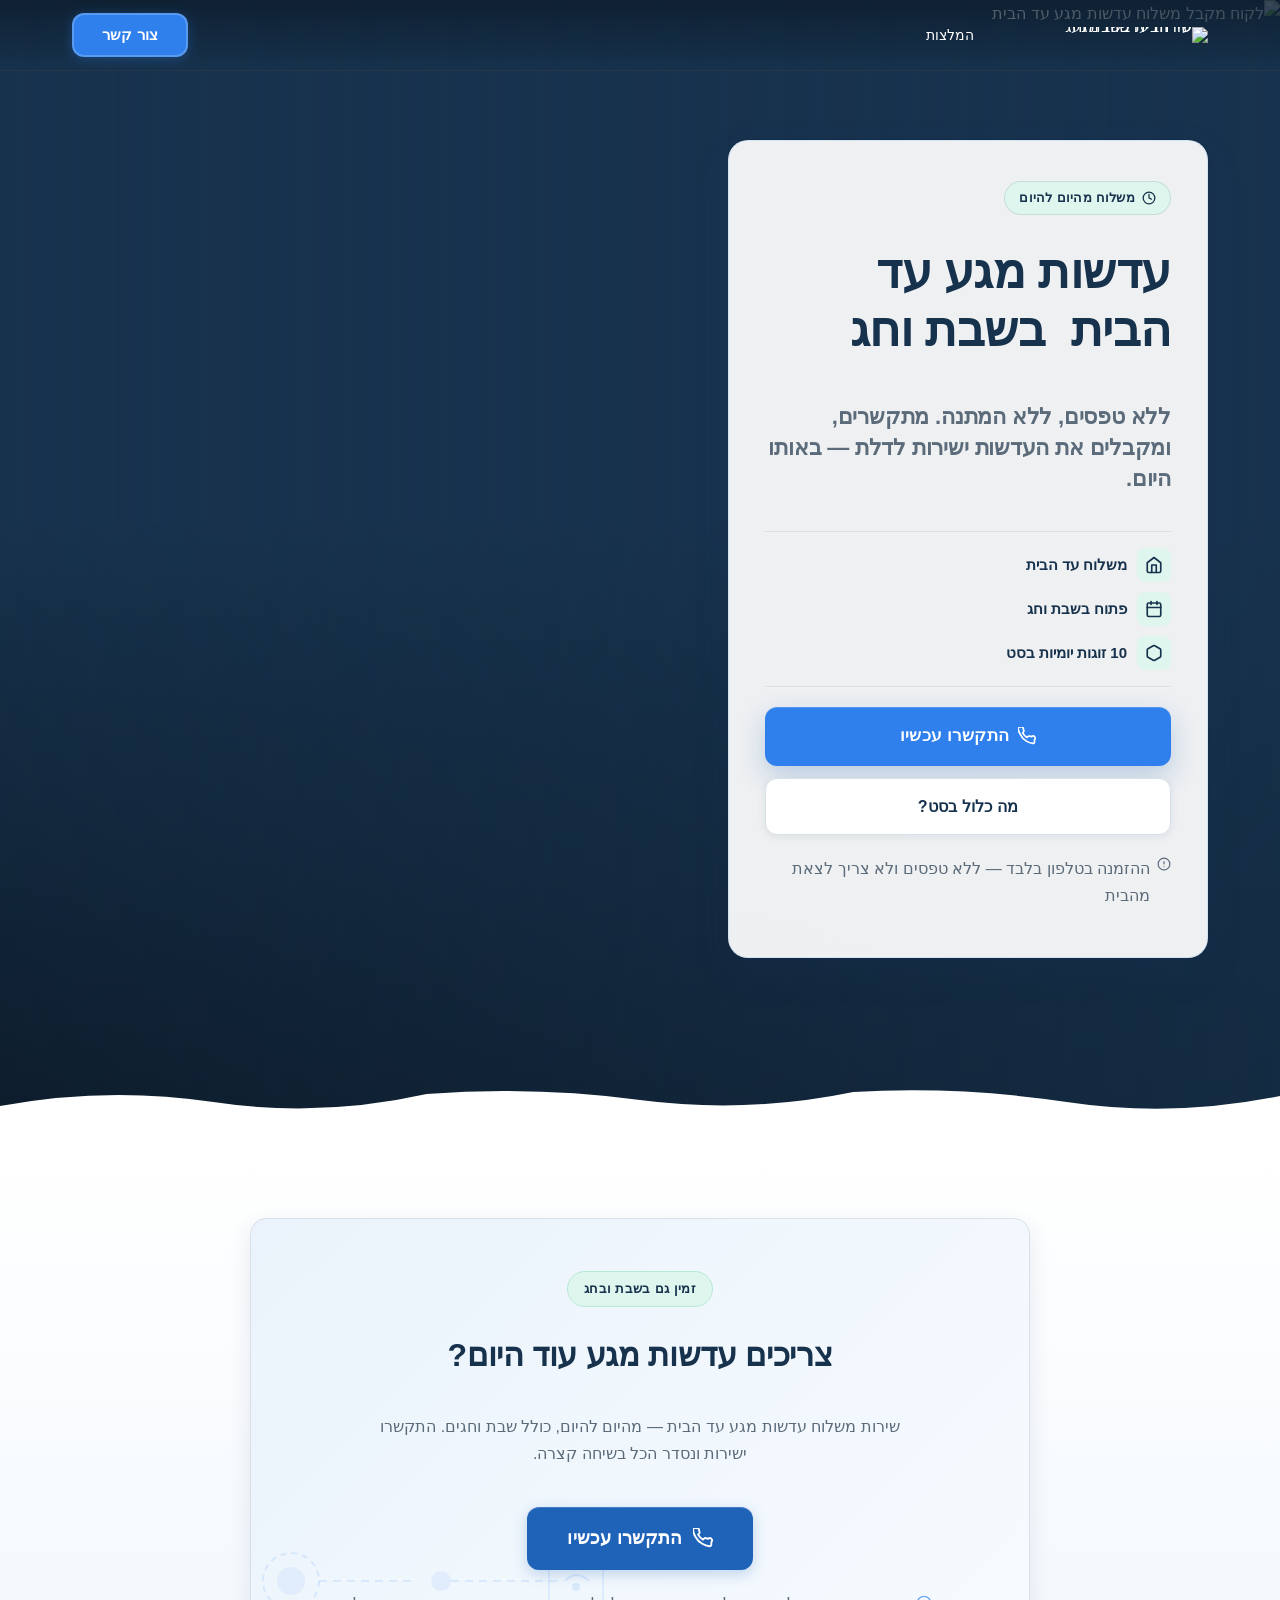
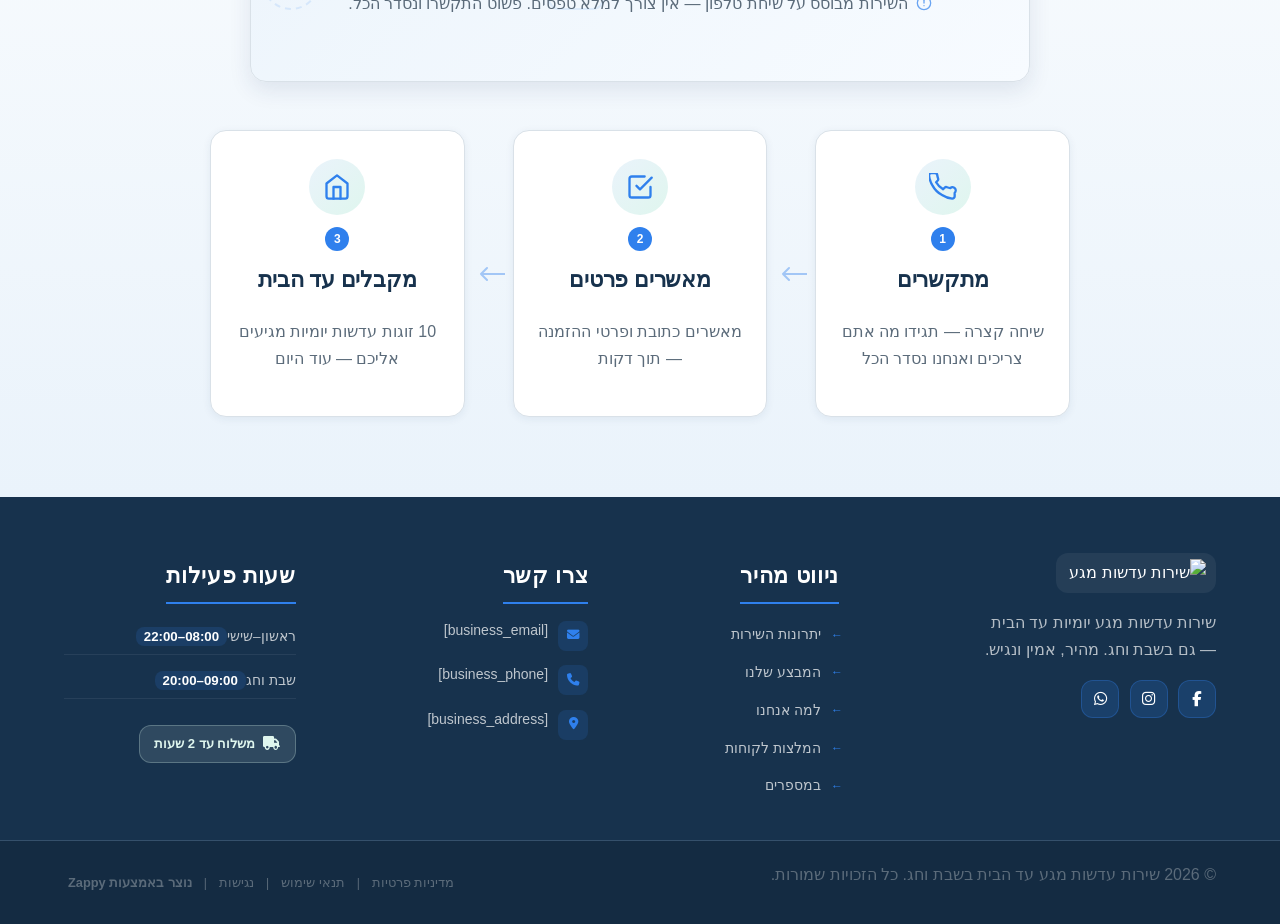
==== commit 23bd0364: "Background sync: Progressive GitHub Sync" ====
--- a/public/index.html
+++ b/public/index.html
@@ -1 +1 @@
-<!doctype html><html dir="rtl" lang="he"><head><meta charset="UTF-8"><meta content="width=device-width,initial-scale=1" name="viewport"><meta content="index, follow" name="robots"><title>עדשות מגע משלוח עד הבית בשבת — שירות עדשות מגע עד הבית בשבת</title><meta content="A contact lens delivery service that emphasizes speed and convenience — same-day delivery straight to the customer&#39;s door, even on Shabbat and Jewish holidays. " name="description"><meta content="עדשות מגע משלוח עד הבית בשבת, הזמנת עדשות מגע יומיות אונליין, עדשות מגע דיספוסבל משלוח מהיר, עדשות מגע" name="keywords"><link href="/assets/favicon.ico" rel="icon" type="image/x-icon"><link href="/assets/favicon-16x16.png" rel="icon" type="image/png" sizes="16x16"><link href="/assets/favicon-32x32.png" rel="icon" type="image/png" sizes="32x32"><link href="/assets/favicon-48x48.png" rel="icon" type="image/png" sizes="48x48"><link href="/assets/favicon-192x192.png" rel="icon" type="image/png" sizes="192x192"><link href="/assets/favicon-512x512.png" rel="icon" type="image/png" sizes="512x512"><link href="/assets/apple-touch-icon.png" rel="apple-touch-icon"><script>!function(){"use strict";var t="7282b428-c9b8-4ae2-9b43-87fc947199f6",e="https://api.zappy5.com/api/analytics/track",a=18e5,n=2592e6,o=!0,i=!0,r=!0;var s=function(){var e="zappy_visitor_"+t,a=null;try{if(a=localStorage.getItem(e)){var o=JSON.parse(a),i=Date.now();if(i-o.created<n)return o.lastSeen=i,localStorage.setItem(e,JSON.stringify(o)),o.id}}catch(t){console.warn("Zappy Analytics: LocalStorage not available")}var r="zv_"+Date.now()+"_"+Math.random().toString(36).substr(2,9);try{localStorage.setItem(e,JSON.stringify({id:r,created:Date.now(),lastSeen:Date.now()}))}catch(t){}return r}(),c=function(){var e="zappy_session_"+t,n=null;try{if(n=sessionStorage.getItem(e)){var o=JSON.parse(n),i=Date.now();if(i-o.timestamp<a)return o.timestamp=i,sessionStorage.setItem(e,JSON.stringify(o)),o.id}}catch(t){console.warn("Zappy Analytics: SessionStorage not available")}var r="zs_"+Date.now()+"_"+Math.random().toString(36).substr(2,9);try{sessionStorage.setItem(e,JSON.stringify({id:r,timestamp:Date.now()}))}catch(t){}return r}();function l(a,n){n=n||{};var o={website_id:t,event_type:a,page_path:window.location.pathname,referrer:document.referrer||"direct",visitor_id:s,session_id:c,metadata:n};if(navigator.sendBeacon){var i=new Blob([JSON.stringify(o)],{type:"application/json"});navigator.sendBeacon(e,i)}else fetch(e,{method:"POST",headers:{"Content-Type":"application/json"},body:JSON.stringify(o),keepalive:!0}).catch(function(t){console.warn("Zappy Analytics: Failed to track event",t)})}o&&l("pageview",{title:document.title,url:window.location.href}),i&&document.addEventListener("click",function(t){var e=t.target;if("BUTTON"===e.tagName||e.closest("button")){var a="BUTTON"===e.tagName?e:e.closest("button");l("click",{element:"button",text:a.textContent.trim().substring(0,100),id:a.id||null,class:a.className||null})}else if("A"===e.tagName||e.closest("a")){var n="A"===e.tagName?e:e.closest("a");l("navigation",{element:"link",text:n.textContent.trim().substring(0,100),href:n.href,external:n.hostname!==window.location.hostname})}},!0),r&&document.addEventListener("submit",function(t){var e=t.target;l("form_submit",{form_id:e.id||null,form_name:e.name||null,form_action:e.action||null,form_method:e.method||"GET"})},!0);var m=Date.now();window.addEventListener("beforeunload",function(){l("page_unload",{time_on_page:Math.floor((Date.now()-m)/1e3),page_path:window.location.pathname})}),window.zappyAnalytics={track:l,getVisitorId:function(){return s},getSessionId:function(){return c}}}()</script><meta content="עדשות מגע משלוח עד הבית בשבת — שירות עדשות מגע עד הבית בשבת " property="og:title"><meta content="A contact lens delivery service that emphasizes speed and convenience — same-day delivery straight to the customer's door, even on Shabbat and Jewish holidays. " property="og:description"><meta content="website" property="og:type"><meta content="he_IL" property="og:locale"><meta content="summary_large_image" name="twitter:card"><meta content="עדשות מגע משלוח עד הבית בשבת — שירות עדשות מגע עד הבית בשבת " name="twitter:title"><meta content="A contact lens delivery service that emphasizes speed and convenience — same-day delivery straight to the customer's door, even on Shabbat and Jewish holidays. " name="twitter:description"><link href="https://cdnjs.cloudflare.com/ajax/libs/font-awesome/6.4.0/css/all.min.css" rel="stylesheet"><link href="/assets/favicon.ico" rel="icon" type="image/x-icon"><link href="/assets/favicon-16x16.png" rel="icon" type="image/png" sizes="16x16"><link href="/assets/favicon-32x32.png" rel="icon" type="image/png" sizes="32x32"><link href="/assets/favicon-48x48.png" rel="icon" type="image/png" sizes="48x48"><link href="/assets/favicon-192x192.png" rel="icon" type="image/png" sizes="192x192"><link href="/assets/favicon-512x512.png" rel="icon" type="image/png" sizes="512x512"><link href="/assets/apple-touch-icon.png" rel="apple-touch-icon"><link href="https://cdn.jsdelivr.net/npm/vanilla-cookieconsent@3/dist/cookieconsent.css" rel="stylesheet"><script src="https://cdn.jsdelivr.net/npm/vanilla-cookieconsent@3/dist/cookieconsent.umd.js"></script><script src="https://cdn.jsdelivr.net/gh/mickidum/acc_toolbar/acctoolbar/acctoolbar.min.js"></script><link href="/styles.css" rel="stylesheet"><style id="zappy-dropdown-submenu-styles">#navMenu li:has(.sub-menu),.nav-menu li:has(.sub-menu),.navbar li:has(.sub-menu),nav li:has(.sub-menu){position:relative}#navMenu .sub-menu,.nav-menu .sub-menu,.navbar .sub-menu,nav .sub-menu{display:block!important;position:absolute!important;top:100%;left:0;min-width:220px;background:#fff;border-radius:8px;box-shadow:0 8px 25px rgba(0,0,0,.15);padding:8px 0;opacity:0;visibility:hidden;transform:translateY(10px);transition:all .3s ease;z-index:1000;list-style:none;pointer-events:none}#navMenu li:hover>.sub-menu,.nav-menu li:hover>.sub-menu,.navbar li:hover>.sub-menu,nav li:hover>.sub-menu{opacity:1!important;visibility:visible!important;transform:translateY(0)!important;pointer-events:auto!important}.sub-menu li{list-style:none;margin:0;padding:0}.sub-menu a{display:block!important;padding:10px 16px!important;color:var(--text-dark,#333)!important;font-weight:500;text-decoration:none;white-space:nowrap;transition:background-color .2s}.sub-menu a:hover{background-color:#f5f5f5}[dir=rtl] .nav-menu .sub-menu,[dir=rtl] .navbar .sub-menu,[dir=rtl] nav .sub-menu,html[lang=ar] .nav-menu .sub-menu,html[lang=ar] .navbar .sub-menu,html[lang=ar] nav .sub-menu,html[lang=he] .nav-menu .sub-menu,html[lang=he] .navbar .sub-menu,html[lang=he] nav .sub-menu{left:auto!important;right:0!important}.sub-menu:empty,.sub-menu:not(:has(li)),.sub-menu:not(:has(li:not(.zappy-hidden-menu-item))){display:none!important;opacity:0!important;visibility:hidden!important;pointer-events:none!important}li:has(.menu-group-title):hover>.sub-menu{opacity:1!important;visibility:visible!important;transform:translateY(0)!important;pointer-events:auto!important}#navMenu>li>.menu-group-title,.nav-menu>li>.menu-group-title{display:inline-block;padding:.5rem 1rem;cursor:default;user-select:none}@media (max-width:768px){#navMenu .sub-menu,.nav-menu .sub-menu,.navbar .sub-menu,nav .sub-menu{position:static!important;transform:none!important;box-shadow:none!important;background:0 0!important;max-height:0;overflow:hidden;opacity:0;visibility:hidden;transition:max-height .3s ease,opacity .3s ease;padding:0!important;border-radius:0!important}.sub-menu.mobile-expanded{max-height:500px!important;opacity:1!important;visibility:visible!important;padding:8px 0 8px 16px!important}[dir=rtl] .sub-menu.mobile-expanded,html[lang=he] .sub-menu.mobile-expanded{padding:8px 16px 8px 0!important}#navMenu li:hover>.sub-menu,.nav-menu li:hover>.sub-menu,.navbar li:hover>.sub-menu,nav li:hover>.sub-menu{opacity:0;visibility:hidden;pointer-events:none}#navMenu li>.sub-menu.mobile-expanded,.nav-menu li>.sub-menu.mobile-expanded,.navbar li>.sub-menu.mobile-expanded,nav li>.sub-menu.mobile-expanded{opacity:1!important;visibility:visible!important;pointer-events:auto!important}#navMenu li:has(.sub-menu),.nav-menu li:has(.sub-menu),.navbar li:has(.sub-menu),nav li:has(.sub-menu){display:flex!important;flex-wrap:wrap!important;align-items:center!important;position:relative!important;min-height:44px!important}#navMenu li:has(.sub-menu)>a,.nav-menu li:has(.sub-menu)>a,.navbar li:has(.sub-menu)>a,nav li:has(.sub-menu)>a{flex:1!important;min-width:0!important}#navMenu li:has(.sub-menu)>.menu-group-title,.nav-menu li:has(.sub-menu)>.menu-group-title,.navbar li:has(.sub-menu)>.menu-group-title,nav li:has(.sub-menu)>.menu-group-title{flex:1!important;min-width:0!important;padding:0!important;line-height:inherit!important}#navMenu li:has(.sub-menu)>.sub-menu,.nav-menu li:has(.sub-menu)>.sub-menu,.navbar li:has(.sub-menu)>.sub-menu,nav li:has(.sub-menu)>.sub-menu{flex-basis:100%!important;width:100%!important}#navMenu li:has(.sub-menu)>a [class*=arrow],#navMenu li:has(.sub-menu)>a [class*=chevron],.nav-menu li:has(.sub-menu)>a .fa-angle-down,.nav-menu li:has(.sub-menu)>a .fa-chevron-down,.nav-menu li:has(.sub-menu)>a [class*=arrow],.nav-menu li:has(.sub-menu)>a [class*=chevron],nav li:has(.sub-menu)>a [class*=arrow],nav li:has(.sub-menu)>a [class*=chevron]{display:none!important;visibility:hidden!important}.mobile-submenu-toggle{display:flex!important;align-items:center!important;justify-content:center!important;width:44px!important;height:auto!important;background:0 0!important;border:none!important;cursor:pointer!important;color:var(--text-light)!important;position:static!important;flex-shrink:0!important;align-self:stretch!important;z-index:2!important;padding:0!important;margin:0!important}.mobile-submenu-toggle::after{content:''!important;width:0!important;height:0!important;border-left:6px solid transparent!important;border-right:6px solid transparent!important;border-top:7px solid currentColor!important;transition:transform .3s ease!important}.mobile-submenu-toggle.expanded::after{transform:rotate(180deg)!important}.sub-menu a{padding:10px 0!important;display:block!important;color:var(--text-light)!important}.navbar .sub-menu li a,.zappy-products-dropdown .sub-menu a,nav.navbar .sub-menu li a{color:var(--text-light)!important}}@media (min-width:769px){.mobile-submenu-toggle{display:none!important}}</style><style id="mobile-lang-menu-deployed-css">@media (max-width:768px){.lang-switcher,.nav-container .lang-switcher,.nav-cta-container .lang-switcher,.nav-ecommerce-icons .lang-switcher,.nav-icons-left .lang-switcher,.navbar .lang-switcher,.navbar .nav-cta-container .lang-switcher{display:none!important}.mobile-lang-menu{width:100%;border-top:1px solid rgba(128,128,128,.2);padding:8px 0 0 0;margin-top:8px}.mobile-lang-toggle{display:flex!important;align-items:center;justify-content:space-between;width:100%;padding:12px 16px;background:0 0;border:none;cursor:pointer;font-size:15px;color:inherit;font-family:inherit}.mobile-lang-toggle::after{content:'';display:inline-block;width:8px;height:8px;border-right:2px solid currentColor;border-bottom:2px solid currentColor;transform:rotate(45deg);transition:transform .3s ease;margin-left:8px}.mobile-lang-toggle.expanded::after{transform:rotate(-135deg)}.mobile-lang-options{max-height:0;overflow:hidden;transition:max-height .3s ease}.mobile-lang-options.expanded{max-height:300px}.mobile-lang-option{display:flex!important;align-items:center;gap:10px;padding:10px 24px;text-decoration:none;color:inherit;font-size:14px;font-family:inherit}.mobile-lang-option:hover{background:rgba(128,128,128,.1)}.mobile-lang-option.active{font-weight:600;opacity:.7;pointer-events:none}.mobile-lang-option img{width:20px;height:20px;border-radius:50%}}@media (min-width:769px){.mobile-lang-menu{display:none!important}}</style><style id="zappy-widget-visibility">#mic-access-tool-box,#mic-access-tool-general-button,#mic-init-access-tool #mic-access-tool-box,#mic-init-access-tool #mic-access-tool-general-button,#mic-init-access-tool .mic-access-tool-general-button,._access-icon,._access-menu,.mic-access-tool-box,.mic-access-tool-general-button,div[id*=mic-access-tool-box]{display:none!important;visibility:hidden!important;opacity:0!important;pointer-events:none!important}</style></head><body><nav class="navbar" dir="rtl"><button aria-label="Menu" class="mobile-toggle" id="mobileToggle"><svg viewBox="0 0 24 24" fill="none" height="24" width="24" class="hamburger-icon"><path d="M3 12h18M3 6h18M3 18h18" stroke="currentColor" stroke-width="2" stroke-linecap="round"></path></svg><svg viewBox="0 0 24 24" fill="none" height="24" width="24" class="close-icon" style="display:none"><path d="M18 6L6 18M6 6l12 12" stroke="currentColor" stroke-width="2" stroke-linecap="round"></path></svg></button><button aria-label="Call" class="phone-header-btn" data-phone="050-000-0000"><svg viewBox="0 0 24 24" fill="currentColor" height="20" width="20"><path d="M22 16.92v3a2 2 0 0 1-2.18 2 19.79 19.79 0 0 1-8.63-3.07 19.5 19.5 0 0 1-6-6 19.79 19.79 0 0 1-3.07-8.67A2 2 0 0 1 4.11 2h3a2 2 0 0 1 2 1.72 12.84 12.84 0 0 0 .7 2.81 2 2 0 0 1-.45 2.11L8.09 9.91a16 16 0 0 0 6 6l1.27-1.27a2 2 0 0 1 2.11-.45 12.84 12.84 0 0 0 2.81.7A2 2 0 0 1 22 16.92z"></path></svg></button><div class="nav-container"><div class="nav-right-group"><div class="nav-brand"><a href="/" class="logo-link"><img alt="שירות עדשות מגע עד הבית בשבת וחג" src="/assets/business-logo.webp" class="logo"></a></div><ul class="nav-menu" id="navMenu"><li><a href="#features">יתרונות</a></li><li><a href="#offer">המבצע</a></li><li><a href="#benefits">למה אנחנו</a></li><li><a href="#testimonials">המלצות</a></li></ul></div><div class="nav-cta-container"><a href="#cta" class="nav-cta-btn">צור קשר</a></div></div></nav><script>window.addEventListener("load",function(){const e=document.querySelector(".navbar, nav, header");if(!e)return void console.log("[Navbar] Navbar element not found");let t=document.getElementById("mobileToggle")||document.querySelector(".mobile-toggle")||document.querySelector(".hamburger")||document.querySelector(".hamburger-menu")||document.querySelector(".menu-toggle")||document.querySelector(".burger-menu")||document.querySelector('[aria-label="Menu"]')||document.querySelector('[aria-label="תפריט"]');const o=document.querySelector(".phone-header-btn"),n=window.getComputedStyle(e);let r=n.backgroundColor;if(console.log("[Navbar] Initial navbar background:",r),"transparent"===r||"rgba(0, 0, 0, 0)"===r||r.startsWith("rgba")&&r.includes(", 0)")){const e=n.backgroundImage;if(e&&"none"!==e)console.log("[Navbar] Navbar has background image/gradient, using dark text"),r="rgb(240, 240, 240)";else{const e=window.getComputedStyle(document.body).backgroundColor;console.log("[Navbar] Navbar transparent, using body background:",e),r=e}}const i=r.match(/\d+/g);if(i&&i.length>=3){const e=(.299*parseInt(i[0])+.587*parseInt(i[1])+.114*parseInt(i[2]))/255;console.log("[Navbar] Mobile button colors preserved from Claude CSS (luminance:",e.toFixed(2)+")");const n=document.createElement("style");n.id="zappy-mobile-nav-fix";document.documentElement.lang;document.documentElement.dir,n.textContent='\n        /* Hide mobile buttons on desktop, show only on mobile */\n        @media (min-width: 769px) {\n          .mobile-toggle,\n          .phone-header-btn {\n            display: none !important;\n          }\n        }\n        \n        /* Show and position mobile buttons correctly on mobile */\n        @media (max-width: 768px) {\n          .mobile-toggle,\n          .phone-header-btn {\n            position: absolute !important;\n            top: 50% !important;\n            transform: translateY(-50%) !important;\n            z-index: 1001 !important;\n            display: flex !important;\n            align-items: center !important;\n            justify-content: center !important;\n            width: 36px !important;\n            height: 36px !important;\n            border-radius: 50% !important;\n            border: none !important;\n            cursor: pointer !important;\n            padding: 6px !important;\n            background: none !important;\n            color: var(--nav-text, var(--text-light)) !important;\n          }\n          \n          /* LTR positioning (default): hamburger LEFT, phone RIGHT */\n          html:not([dir="rtl"]):not([lang="he"]):not([lang="ar"]) .mobile-toggle,\n          html[dir="ltr"] .mobile-toggle {\n            left: 12px !important;\n            right: auto !important;\n          }\n          html:not([dir="rtl"]):not([lang="he"]):not([lang="ar"]) .phone-header-btn,\n          html[dir="ltr"] .phone-header-btn {\n            right: 12px !important;\n            left: auto !important;\n          }\n          \n          /* RTL positioning: hamburger RIGHT, phone LEFT */\n          html[dir="rtl"] .mobile-toggle,\n          html[lang="he"] .mobile-toggle,\n          html[lang="ar"] .mobile-toggle {\n            right: 12px !important;\n            left: auto !important;\n          }\n          html[dir="rtl"] .phone-header-btn,\n          html[lang="he"] .phone-header-btn,\n          html[lang="ar"] .phone-header-btn {\n            left: 12px !important;\n            right: auto !important;\n          }\n          \n          /* CRITICAL: Ensure nav-container has min-height on mobile */\n          /* All children are positioned absolutely/fixed on mobile, so height:auto collapses to 0 */\n          .nav-container {\n            min-height: 70px !important;\n            position: relative !important;\n          }\n          \n          /* Ensure SVG icons are properly sized and inherit color */\n          .mobile-toggle svg,\n          .phone-header-btn svg {\n            width: 24px !important;\n            height: 24px !important;\n            /* Don\'t force display - let JavaScript control hamburger/close toggle */\n          }\n          \n          /* Reset nav-cta-container on mobile - remove desktop box-shadow/padding */\n          /* that creates a visible ghost box when CTA button is hidden */\n          .nav-cta-container {\n            box-shadow: none !important;\n            padding: 0 !important;\n          }\n          \n          /* Hide nav-cta-container entirely on mobile when there\'s no lang-switcher */\n          /* (only the CTA button is inside, and it\'s hidden on mobile) */\n          .nav-cta-container:not(:has(.lang-switcher)) {\n            display: none !important;\n          }\n          \n          /* CRITICAL: Prevent hero image fade gradient from bleeding over headline text */\n          /* The .image-fade-gradient has bottom: -30px (extends below parent) */\n          /* On mobile stacked layout, this overlaps the h1 text below the image */\n          .hero-image-column {\n            overflow: hidden !important;\n          }\n          .image-fade-gradient {\n            bottom: 0 !important;\n          }\n          \n          /* Hide desktop language switcher on mobile - hamburger menu handles it */\n          /* High specificity to override stored CSS */\n          .lang-switcher,\n          .nav-cta-container .lang-switcher,\n          .nav-container .lang-switcher,\n          .navbar .lang-switcher,\n          .navbar .nav-cta-container .lang-switcher {\n            display: none !important;\n          }\n        }\n      ';const r=document.getElementById("zappy-mobile-nav-fix");r&&r.remove(),document.head.appendChild(n),console.log("[Navbar] Critical CSS injected for mobile nav positioning");const l=window.innerWidth<=768;if(t){const e=t.querySelector(".hamburger-icon"),o=t.querySelector(".close-icon");e&&(e.style.setProperty("width","24px","important"),e.style.setProperty("height","24px","important"),e.style.setProperty("display","block","important")),o&&(o.style.setProperty("width","24px","important"),o.style.setProperty("height","24px","important"),o.style.setProperty("display","none","important")),l?(t.style.setProperty("position","absolute","important"),t.style.setProperty("top","50%","important"),t.style.setProperty("transform","translateY(-50%)","important"),t.style.setProperty("z-index","1001","important"),t.style.removeProperty("left"),t.style.removeProperty("right"),console.log("[Navbar] Mobile toggle positioning applied (mobile viewport)")):(t.style.removeProperty("position"),t.style.removeProperty("top"),t.style.removeProperty("transform"),t.style.removeProperty("z-index"),t.style.removeProperty("left"),t.style.removeProperty("right"),console.log("[Navbar] Desktop viewport - cleared mobile toggle inline positioning"))}if(o){const e=o.querySelector("svg");e&&(e.style.width="24px",e.style.height="24px",e.setAttribute("width","24"),e.setAttribute("height","24")),l?(o.style.setProperty("position","absolute","important"),o.style.setProperty("top","50%","important"),o.style.setProperty("transform","translateY(-50%)","important"),o.style.setProperty("z-index","1001","important"),o.style.removeProperty("left"),o.style.removeProperty("right"),console.log("[Navbar] Phone button positioning applied (mobile viewport)")):(o.style.removeProperty("position"),o.style.removeProperty("top"),o.style.removeProperty("transform"),o.style.removeProperty("z-index"),o.style.removeProperty("left"),o.style.removeProperty("right"),console.log("[Navbar] Desktop viewport - cleared phone button inline positioning"))}}else console.log("[Navbar] Could not parse background color:",r);t=document.getElementById("mobileToggle")||document.querySelector(".mobile-toggle")||document.querySelector(".hamburger")||document.querySelector(".hamburger-menu")||document.querySelector(".menu-toggle")||document.querySelector(".burger-menu")||document.querySelector('[aria-label="Menu"]')||document.querySelector('[aria-label="תפריט"]');const l=document.getElementById("navMenu")||document.querySelector(".nav-menu")||document.querySelector(".nav-links")||document.querySelector("nav ul:not(.submenu)");if(!t||!l)return void console.log("[Navbar] Mobile toggle or menu not found:",{toggle:!!t,menu:!!l});l.id||(l.id="navMenu"),console.log("[Navbar] Initializing mobile menu...");const a=t.cloneNode(!0);t.parentNode.replaceChild(a,t),a.addEventListener("click",function(e){e.preventDefault(),e.stopPropagation();const t=this.querySelector(".hamburger-icon"),o=this.querySelector(".close-icon");l.classList.contains("active")?(l.classList.remove("active"),t&&t.style.setProperty("display","block","important"),o&&o.style.setProperty("display","none","important"),document.body.style.overflow="",console.log("[Navbar] Menu closed")):(l.classList.add("active"),t&&t.style.setProperty("display","none","important"),o&&o.style.setProperty("display","block","important"),document.body.style.overflow="hidden",console.log("[Navbar] Menu opened"))}),l.querySelectorAll("a").forEach(function(e){e.addEventListener("click",function(){if("#"===this.getAttribute("href"))return;const e=a.querySelector(".hamburger-icon"),t=a.querySelector(".close-icon");l.classList.remove("active"),e&&e.style.setProperty("display","block","important"),t&&t.style.setProperty("display","none","important"),document.body.style.overflow="",console.log("[Navbar] Menu closed (link clicked)")})});var s=l.querySelectorAll(".dropdown-toggle");s.forEach(function(e){e.addEventListener("click",function(e){e.preventDefault(),e.stopPropagation();var t=this.closest(".nav-dropdown");t&&(t.parentNode.querySelectorAll(".nav-dropdown.open").forEach(function(e){e!==t&&e.classList.remove("open")}),t.classList.toggle("open"),console.log("[Navbar] Dropdown toggled:",t.classList.contains("open")?"open":"closed"))})}),document.addEventListener("click",function(e){e.target.closest(".nav-dropdown")||document.querySelectorAll(".nav-dropdown.open").forEach(function(e){e.classList.remove("open")})}),console.log("[Navbar] Dropdown handlers initialized for "+s.length+" dropdowns"),o&&o.addEventListener("click",function(){const e=document.querySelectorAll('a[href^="tel:"]'),t=e.length>0?e[0].getAttribute("href").replace("tel:",""):"[business_phone]";window.location.href="tel:"+t,console.log("[Navbar] Phone button clicked")}),console.log("[Navbar] Mobile menu initialized successfully");const p=function(){const e=document.querySelector(".whatsapp-float");e&&(window.innerWidth>=769?(e.style.setProperty("display","none","important"),e.style.setProperty("visibility","hidden","important"),e.style.setProperty("opacity","0","important"),e.style.setProperty("pointer-events","none","important"),console.log("[WhatsApp] Button hidden on desktop")):(e.style.removeProperty("display"),e.style.removeProperty("visibility"),e.style.removeProperty("opacity"),e.style.removeProperty("pointer-events"),console.log("[WhatsApp] Button visible on mobile")))};let c;p(),window.addEventListener("resize",function(){clearTimeout(c),c=setTimeout(p,100)})})</script><main><section class="index-hero-section" data-layout-spec="בית-hero" dir="rtl" id="hero" data-hero-type="fullscreen-scrim"><div class="index-hero-bg"><img alt="לקוח מקבל משלוח עדשות מגע עד הבית" src="/assets/site-index-hero-image-1.webp" data-context="Bright daylight lifestyle photo: a smiling Israeli customer standing at an open front door of a modern home, receiving a small minimal white envelope or pouch delivery package from a delivery person. The scene is warm and welcoming, shot from slightly inside the home looking outward. No visible product branding, no lens box packaging, no text on the package. Natural morning light, clean domestic setting with a light-colored door and tiled floor. Photorealistic, cool daylight palette, depth of field with the door and exterior slightly soft." data-placeholder="index-hero-image-1" height="900" width="1440" data-hero-bg="true"></div><div class="index-hero-scrim" aria-hidden="true"></div><div class="index-hero-card-wrapper"><div class="index-hero-card"><div class="index-hero-badge"><svg viewBox="0 0 24 24" fill="none" height="14" width="14" data-element-type="icon" data-icon-type="svg" stroke="currentColor" stroke-linecap="round" stroke-linejoin="round" stroke-width="2.2" aria-hidden="true"><circle cx="12" cy="12" r="10"></circle><polyline points="12 6 12 12 16 14"></polyline></svg><span>משלוח מהיום להיום</span></div><h1 class="index-hero-h1">עדשות מגע עד הבית &nbsp;בשבת וחג</h1><h3 class="index-hero-subtitle">ללא טפסים, ללא המתנה. מתקשרים, ומקבלים את העדשות ישירות לדלת — באותו היום.</h3><ul class="index-hero-reassurance"><li><span class="index-hero-reassurance-icon"><svg viewBox="0 0 24 24" fill="none" height="18" width="18" data-element-type="icon" data-icon-type="svg" stroke="currentColor" stroke-linecap="round" stroke-linejoin="round" stroke-width="2.2"><path d="M3 9l9-7 9 7v11a2 2 0 01-2 2H5a2 2 0 01-2-2z"></path><polyline points="9 22 9 12 15 12 15 22"></polyline></svg></span><span class="index-hero-reassurance-text">משלוח עד הבית</span></li><li><span class="index-hero-reassurance-icon"><svg viewBox="0 0 24 24" fill="none" height="18" width="18" data-element-type="icon" data-icon-type="svg" stroke="currentColor" stroke-linecap="round" stroke-linejoin="round" stroke-width="2.2"><rect height="18" rx="2" width="18" x="3" y="4" ry="2"></rect><line x1="16" x2="16" y1="2" y2="6"></line><line x1="8" x2="8" y1="2" y2="6"></line><line x1="3" x2="21" y1="10" y2="10"></line></svg></span><span class="index-hero-reassurance-text">פתוח בשבת וחג</span></li><li><span class="index-hero-reassurance-icon"><svg viewBox="0 0 24 24" fill="none" height="18" width="18" data-element-type="icon" data-icon-type="svg" stroke="currentColor" stroke-linecap="round" stroke-linejoin="round" stroke-width="2.2"><path d="M21 16V8a2 2 0 00-1-1.73l-7-4a2 2 0 00-2 0l-7 4A2 2 0 003 8v8a2 2 0 001 1.73l7 4a2 2 0 002 0l7-4A2 2 0 0021 16z"></path></svg></span><span class="index-hero-reassurance-text">10 זוגות יומיות בסט</span></li></ul><div class="index-hero-ctas"><a href="tel:[business_phone]" class="index-hero-btn-primary"><svg viewBox="0 0 24 24" fill="none" height="18" width="18" data-element-type="icon" data-icon-type="svg" stroke="currentColor" stroke-linecap="round" stroke-linejoin="round" stroke-width="2.2" aria-hidden="true"><path d="M22 16.92v3a2 2 0 01-2.18 2 19.79 19.79 0 01-8.63-3.07A19.5 19.5 0 013.07 9.81 19.79 19.79 0 01.02 1.18 2 2 0 012 0h3a2 2 0 012 1.72c.127.96.361 1.903.7 2.81a2 2 0 01-.45 2.11L6.09 7.91a16 16 0 006 6l1.27-1.27a2 2 0 012.11-.45c.907.339 1.85.573 2.81.7A2 2 0 0122 16.92z"></path></svg>התקשרו עכשיו</a><a href="#whats-included" class="index-hero-btn-secondary">מה כלול בסט?</a></div><p class="index-hero-note"><svg viewBox="0 0 24 24" fill="none" height="14" width="14" data-element-type="icon" data-icon-type="svg" stroke="currentColor" stroke-linecap="round" stroke-linejoin="round" stroke-width="2" aria-hidden="true"><circle cx="12" cy="12" r="10"></circle><line x1="12" x2="12" y1="8" y2="12"></line><line x1="12" x2="12.01" y1="16" y2="16"></line></svg>ההזמנה בטלפון בלבד — ללא טפסים ולא צריך לצאת מהבית</p></div></div><div class="index-hero-divider-wrapper"><svg viewBox="0 0 1440 80" aria-hidden="true" xmlns="http://www.w3.org/2000/svg" preserveAspectRatio="none"><path d="M0,80 L0,48 Q120,28 240,44 T480,36 Q600,28 720,42 T960,34 Q1080,28 1200,44 T1440,38 L1440,80 Z" fill="#FFFFFF"></path></svg></div></section><section class="wsc-scenarios" aria-labelledby="wsc-scenarios-title"><div class="wsc-scenarios__container"><header class="wsc-scenarios__header"><span class="wsc-scenarios__eyebrow">תרחישים אמיתיים</span><h2 class="wsc-scenarios__title" id="wsc-scenarios-title">למה בשבת זה קורה בדיוק?</h2><p class="wsc-scenarios__subtitle">אלה לא סיפורים מומצאים — זה מה שקורה לאנשים כמוך, בכל שבת ושבת</p></header><div class="wsc-scenarios__grid" role="list"><article class="wsc-scenarios__card" role="listitem"><div class="wsc-scenarios__card-icon" aria-hidden="true">🧒</div><h3 class="wsc-scenarios__card-title">העדשה נפלה לכיור</h3><blockquote class="wsc-scenarios__card-quote"><p>"קמתי בבוקר שבת, העדשה נפלה לכיור ונשטפה. כולם עוד ישנים, החנויות סגורות — לא ידעתי מה לעשות."</p></blockquote><footer class="wsc-scenarios__card-footer"><span class="wsc-scenarios__card-name">— מירי, 28</span><span class="wsc-scenarios__card-tagline">שבת שלמה בלי ראייה ברורה</span></footer></article><article class="wsc-scenarios__card" role="listitem"><div class="wsc-scenarios__card-icon" aria-hidden="true">👁️</div><h3 class="wsc-scenarios__card-title">שכחתי את העדשות בבית</h3><blockquote class="wsc-scenarios__card-quote"><p>"אחותי הגיעה לשבת אצלנו ושכחה את העדשות בבית. מוסיקה בסלון, ילדים רצים — ובלי עדשות לא רואה כלום."</p></blockquote><footer class="wsc-scenarios__card-footer"><span class="wsc-scenarios__card-name">— דני, 34</span><span class="wsc-scenarios__card-tagline">אורחים שלא יכולים ליהנות</span></footer></article><article class="wsc-scenarios__card" role="listitem"><div class="wsc-scenarios__card-icon" aria-hidden="true">🌙</div><h3 class="wsc-scenarios__card-title">יום כיפור בלי עדשות</h3><blockquote class="wsc-scenarios__card-quote"><p>"ביום כיפור נשארתי בלי עדשות — הייתי אמורה לחזור לבית כנסת בערב ולא יכולתי לראות."</p></blockquote><footer class="wsc-scenarios__card-footer"><span class="wsc-scenarios__card-name">— רחל, 42</span><span class="wsc-scenarios__card-tagline">חג קדוש שהפך לסיוט</span></footer></article><article class="wsc-scenarios__card" role="listitem"><div class="wsc-scenarios__card-icon" aria-hidden="true">💧</div><h3 class="wsc-scenarios__card-title">שפלאש בבריכה</h3><blockquote class="wsc-scenarios__card-quote"><p>"ישבתי ליד הבריכה בשבת, חטפתי שפלאש בעיניים — שתי העדשות יצאו ולא מצאתי אותן."</p></blockquote><footer class="wsc-scenarios__card-footer"><span class="wsc-scenarios__card-name">— יוסי, 31</span><span class="wsc-scenarios__card-tagline">רגע אחד שינה את כל השבת</span></footer></article></div><div class="wsc-scenarios__cta-wrapper"><p class="wsc-scenarios__cta-text">מכירים את התחושה? אנחנו כאן בדיוק בשבילכם</p><a href="tel:+972XXXXXXXX" class="wsc-scenarios__cta-btn" aria-label="התקשרו אלינו עכשיו — שירות זמין גם בשבת"><span class="wsc-scenarios__cta-btn-icon" aria-hidden="true">📞</span>התקשרו עכשיו — גם בשבת</a></div></div></section><section class="tl-process-section" aria-labelledby="tl-process-title"><div class="tl-container"><header class="tl-header"><span class="tl-eyebrow">איך זה עובד?</span><h2 class="tl-title" id="tl-process-title">מה מקבלים — מהרגע שמתקשרים ועד קבלת הסט</h2><p class="tl-subtitle">תהליך פשוט, מהיר ואנושי — מהשיחה הראשונה ועד העדשה בעין</p></header><div class="tl-timeline" role="list"><article class="tl-step" role="listitem"><div class="tl-step-indicator" aria-hidden="true"><div class="tl-step-number">1</div><div class="tl-step-line"></div></div><div class="tl-step-content"><div class="tl-step-icon" aria-hidden="true">📞</div><h3 class="tl-step-title">מתקשרים אלינו</h3><p class="tl-step-desc">שיחת טלפון קצרה — אומרים לנו מה המספר של העדשה שלכם (מופיע על קופסת העדשות הישנה). זהו. לא צריך מרשם, לא צריך לצאת מהבית.</p></div></article><article class="tl-step" role="listitem"><div class="tl-step-indicator" aria-hidden="true"><div class="tl-step-number">2</div><div class="tl-step-line"></div></div><div class="tl-step-content"><div class="tl-step-icon" aria-hidden="true">✅</div><h3 class="tl-step-title">אנחנו מאשרים ומכינים</h3><p class="tl-step-desc">תוך כמה דקות מאשרים את ההזמנה ומכינים עבורכם סט של 10 זוגות עדשות מגע יומיות דיספוסבל — מותאמות לפי הנתונים שנתתם.</p></div></article><article class="tl-step" role="listitem"><div class="tl-step-indicator" aria-hidden="true"><div class="tl-step-number">3</div><div class="tl-step-line"></div></div><div class="tl-step-content"><div class="tl-step-icon" aria-hidden="true">🛵</div><h3 class="tl-step-title">השליח יוצא אליכם</h3><p class="tl-step-desc">שליח יוצא מיד לכיוונכם. מגיע לכתובת שנתתם — גם בשבת, גם בחג. ללא תיאום מורכב, ללא המתנה.</p></div></article><article class="tl-step tl-step--last" role="listitem"><div class="tl-step-indicator" aria-hidden="true"><div class="tl-step-number tl-step-number--final">4</div></div><div class="tl-step-content"><div class="tl-step-icon" aria-hidden="true">🎉</div><h3 class="tl-step-title">מקבלים את הסט לדלת</h3><p class="tl-step-desc">10 זוגות עדשות מגע יומיות נמסרים ישירות לדלת שלכם. פותחים, מכניסים עדשה — רואים. פשוט ככה.</p></div></article></div><aside aria-label="מה כלול בסט" class="tl-included-block"><div class="tl-included-inner"><div class="tl-included-header"><span class="tl-included-badge" aria-hidden="true">📦</span><h3 class="tl-included-title">מה כלול בסט?</h3></div><ul class="tl-included-list" role="list"><li class="tl-included-item"><span class="tl-check" aria-hidden="true">✓</span><span>10 זוגות עדשות יומיות איכותיות</span></li><li class="tl-included-item"><span class="tl-check" aria-hidden="true">✓</span><span>התאמה אישית לפי המספר שלך</span></li><li class="tl-included-item"><span class="tl-check" aria-hidden="true">✓</span><span>משלוח עד הבית — גם בשבת</span></li><li class="tl-included-item"><span class="tl-check" aria-hidden="true">✓</span><span>שירות אנושי בטלפון</span></li></ul><a href="tel:" class="tl-cta-btn" aria-label="התקשרו עכשיו להזמנת עדשות מגע"><span class="tl-cta-icon" aria-hidden="true">📲</span>התקשרו עכשיו להזמנה</a></div></aside></div></section><section class="index-features-section" data-layout-spec="בית-features" dir="rtl" id="features"><div class="index-features-container"><div class="index-features-intro"><span class="index-features-eyebrow">למה לבחור בנו?</span><h2 class="index-features-heading">שירות עדשות מגע עד הבית —<br>מהיום להיום, גם בשבת וחג</h2><p class="index-features-subtext">אין צורך לצאת מהבית, לחכות בתור, או לוותר על הנוחות שלך. אנחנו מביאים לך 10 זוגות עדשות מגע יומיות ישירות לדלת — גם כשהחנויות סגורות.</p></div><div class="index-features-grid"><article class="index-features-card"><div class="index-features-card-top-accent"></div><div class="index-features-card-inner"><div class="index-features-icon-wrap"><svg viewBox="0 0 24 24" fill="none" height="40" width="40" data-element-type="icon" data-icon-type="svg" stroke="currentColor" stroke-linecap="round" stroke-linejoin="round" stroke-width="1.7" aria-hidden="true" xmlns="http://www.w3.org/2000/svg"><path d="M3 9l9-7 9 7v11a2 2 0 0 1-2 2H5a2 2 0 0 1-2-2z"></path><polyline points="9 22 9 12 15 12 15 22"></polyline></svg></div><h3 class="index-features-card-title">משלוח עד הבית — מהיום להיום</h3><p class="index-features-card-desc">נגמרו לך העדשות? אל תדאג. מתקשרים, מאשרים, ומביאים. ללא יציאה מהבית, ללא המתנה מיותרת — השירות מגיע אליך.</p><div class="index-features-card-details"><div class="index-features-detail-item"><svg viewBox="0 0 24 24" fill="none" height="16" width="16" data-element-type="icon" data-icon-type="svg" stroke="currentColor" stroke-linecap="round" stroke-linejoin="round" stroke-width="2" aria-hidden="true" xmlns="http://www.w3.org/2000/svg"><path d="M22 16.92v3a2 2 0 0 1-2.18 2 19.79 19.79 0 0 1-8.63-3.07A19.5 19.5 0 0 1 4.69 12 19.79 19.79 0 0 1 1.6 3.22 2 2 0 0 1 3.57 1h3a2 2 0 0 1 2 1.72c.127.96.361 1.903.7 2.81a2 2 0 0 1-.45 2.11L7.91 8.54a16 16 0 0 0 6.29 6.29l.91-.91a2 2 0 0 1 2.11-.45c.907.339 1.85.573 2.81.7A2 2 0 0 1 22 16.92z"></path></svg><span>הזמנה בשיחת טלפון אחת</span></div><div class="index-features-detail-item"><svg viewBox="0 0 24 24" fill="none" height="16" width="16" data-element-type="icon" data-icon-type="svg" stroke="currentColor" stroke-linecap="round" stroke-linejoin="round" stroke-width="2" aria-hidden="true" xmlns="http://www.w3.org/2000/svg"><polyline points="20 6 9 17 4 12"></polyline></svg><span>אישור מהיר תוך דקות</span></div></div><p class="index-features-reassurance">✦ מהיום להיום — ללא עיכובים</p></div></article><article class="index-features-card"><div class="index-features-card-top-accent"></div><div class="index-features-card-inner"><div class="index-features-icon-wrap"><svg viewBox="0 0 24 24" fill="none" height="40" width="40" data-element-type="icon" data-icon-type="svg" stroke="currentColor" stroke-linecap="round" stroke-linejoin="round" stroke-width="1.7" aria-hidden="true" xmlns="http://www.w3.org/2000/svg"><rect height="18" rx="2" width="18" x="3" y="4" ry="2"></rect><line x1="16" x2="16" y1="2" y2="6"></line><line x1="8" x2="8" y1="2" y2="6"></line><line x1="3" x2="21" y1="10" y2="10"></line><circle cx="8" cy="15" r="1" fill="currentColor"></circle><circle cx="12" cy="15" r="1" fill="currentColor"></circle><circle cx="16" cy="15" r="1" fill="currentColor"></circle></svg></div><h3 class="index-features-card-title">פועלים בשבת ובחגי ישראל</h3><p class="index-features-card-desc">השירות שלנו לא עוצר כשהחנויות נסגרות. גם בשבת, גם בחג — אנחנו כאן בשבילך. כי בדיוק אז הצורך בעדשות מגע לא מחכה.</p><div class="index-features-card-details"><div class="index-features-detail-item"><svg viewBox="0 0 24 24" fill="none" height="16" width="16" data-element-type="icon" data-icon-type="svg" stroke="currentColor" stroke-linecap="round" stroke-linejoin="round" stroke-width="2" aria-hidden="true" xmlns="http://www.w3.org/2000/svg"><circle cx="12" cy="12" r="10"></circle><polyline points="12 6 12 12 16 14"></polyline></svg><span>זמינות 7 ימים בשבוע</span></div><div class="index-features-detail-item"><svg viewBox="0 0 24 24" fill="none" height="16" width="16" data-element-type="icon" data-icon-type="svg" stroke="currentColor" stroke-linecap="round" stroke-linejoin="round" stroke-width="2" aria-hidden="true" xmlns="http://www.w3.org/2000/svg"><polyline points="20 6 9 17 4 12"></polyline></svg><span>כולל כל ימי החג והמועד</span></div></div><p class="index-features-reassurance">✦ גם כשכולם סגורים — אנחנו פתוחים</p></div></article><article class="index-features-card"><div class="index-features-card-top-accent"></div><div class="index-features-card-inner"><div class="index-features-icon-wrap"><svg viewBox="0 0 24 24" fill="none" height="40" width="40" data-element-type="icon" data-icon-type="svg" stroke="currentColor" stroke-linecap="round" stroke-linejoin="round" stroke-width="1.7" aria-hidden="true" xmlns="http://www.w3.org/2000/svg"><circle cx="12" cy="12" r="10"></circle><line x1="12" x2="12" y1="8" y2="12"></line><line x1="12" x2="12.01" y1="16" y2="16"></line></svg></div><h3 class="index-features-card-title">נגמרו העדשות? יש פתרון מיידי</h3><p class="index-features-card-desc">נשארת בלי עדשות ברגע הכי לא נוח? זה בדיוק למה אנחנו כאן. פנייה אחת ואנחנו בדרך אליך עם 10 זוגות עדשות יומיות — בלי בירוקרטיה ובלי עיכובים.</p><div class="index-features-card-details"><div class="index-features-detail-item"><svg viewBox="0 0 24 24" fill="none" height="16" width="16" data-element-type="icon" data-icon-type="svg" stroke="currentColor" stroke-linecap="round" stroke-linejoin="round" stroke-width="2" aria-hidden="true" xmlns="http://www.w3.org/2000/svg"><path d="M5 12h14"></path><path d="M12 5l7 7-7 7"></path></svg><span>10 זוגות עדשות יומיות בסט</span></div><div class="index-features-detail-item"><svg viewBox="0 0 24 24" fill="none" height="16" width="16" data-element-type="icon" data-icon-type="svg" stroke="currentColor" stroke-linecap="round" stroke-linejoin="round" stroke-width="2" aria-hidden="true" xmlns="http://www.w3.org/2000/svg"><polyline points="20 6 9 17 4 12"></polyline></svg><span>ללא טפסים, ישירות לדלת</span></div></div><p class="index-features-reassurance">✦ פתרון מהיר לכל מצב חירום</p></div></article></div></div><div class="index-features-divider-wrapper"><svg viewBox="0 0 1200 70" aria-hidden="true" xmlns="http://www.w3.org/2000/svg" preserveAspectRatio="none"><path d="M0,70 L0,40 L1200,10 L1200,70 Z" fill="#EAF3FB"></path></svg></div></section><section class="index-offer-section" data-layout-spec="בית-offer" dir="rtl" id="offer"><div class="index-offer-container"><div class="index-offer-content-col"><span class="index-offer-badge">מה תקבלו</span><h2 class="index-offer-heading">הכל כלול — עד הדלת שלכם</h2><p class="index-offer-sub">שירות עדשות מגע משלוח עד הבית בשבת וחג — ללא יציאה מהבית, ללא המתנה. מהיום להיום, גם כשהחנויות סגורות.</p><ul class="index-offer-checklist"><li><span class="index-offer-check-icon" aria-hidden="true"><svg viewBox="0 0 20 20" fill="none" height="20" width="20" data-element-type="icon" data-icon-type="svg" xmlns="http://www.w3.org/2000/svg"><circle cx="10" cy="10" r="10" fill="#DFF6EE"></circle><path d="M5.5 10.5L8.5 13.5L14.5 7.5" stroke="#17324D" stroke-width="2" stroke-linecap="round" stroke-linejoin="round"></path></svg></span><span>משלוח מהיר ביום ההזמנה — כולל שבת וחג</span></li><li><span class="index-offer-check-icon" aria-hidden="true"><svg viewBox="0 0 20 20" fill="none" height="20" width="20" data-element-type="icon" data-icon-type="svg" xmlns="http://www.w3.org/2000/svg"><circle cx="10" cy="10" r="10" fill="#DFF6EE"></circle><path d="M5.5 10.5L8.5 13.5L14.5 7.5" stroke="#17324D" stroke-width="2" stroke-linecap="round" stroke-linejoin="round"></path></svg></span><span>10 זוגות עדשות מגע יומיות איכותיות</span></li><li><span class="index-offer-check-icon" aria-hidden="true"><svg viewBox="0 0 20 20" fill="none" height="20" width="20" data-element-type="icon" data-icon-type="svg" xmlns="http://www.w3.org/2000/svg"><circle cx="10" cy="10" r="10" fill="#DFF6EE"></circle><path d="M5.5 10.5L8.5 13.5L14.5 7.5" stroke="#17324D" stroke-width="2" stroke-linecap="round" stroke-linejoin="round"></path></svg></span><span>בונוסים נוספים לפי בחירה — ראייה, משקפיים ועוד</span></li><li><span class="index-offer-check-icon" aria-hidden="true"><svg viewBox="0 0 20 20" fill="none" height="20" width="20" data-element-type="icon" data-icon-type="svg" xmlns="http://www.w3.org/2000/svg"><circle cx="10" cy="10" r="10" fill="#DFF6EE"></circle><path d="M5.5 10.5L8.5 13.5L14.5 7.5" stroke="#17324D" stroke-width="2" stroke-linecap="round" stroke-linejoin="round"></path></svg></span><span>ללא טפסים — מתקשרים ומקבלים</span></li></ul><a href="tel:[business_phone]" class="btn-primary index-offer-cta"><svg viewBox="0 0 18 18" fill="none" height="18" width="18" data-element-type="icon" data-icon-type="svg" xmlns="http://www.w3.org/2000/svg" style="flex-shrink:0"><path d="M3.5 2h3l1.5 4-1.75 1.25A9.5 9.5 0 0 0 9.75 10.75L11 9l4 1.5v3A2 2 0 0 1 13 16C7.477 16 2 10.523 2 5a2 2 0 0 1 1.5-1.94z" stroke="#fff" stroke-width="1.5" stroke-linecap="round" stroke-linejoin="round"></path></svg>התקשרו עכשיו להזמנה</a></div><div class="index-offer-cards-col"><article class="index-offer-main-card"><div class="index-offer-main-card-top"><div class="index-offer-main-card-label">החבילה שלנו</div><div class="index-offer-main-card-image-wrap"><img alt="עדשות מגע יומיות — חבילת שירות" src="/assets/site-index-offer-image-1.webp" data-context="Abstract minimal product visual for a contact lens delivery service — a clean blister-style lens pouch or a soft translucent case on a white surface with soft blue lighting. No brand text, no packaging labels. Minimalist healthcare aesthetic, top-down or slight angle view." data-placeholder="index-offer-image-1" height="260" width="520"></div></div><div class="index-offer-main-card-body"><div class="index-offer-main-qty"><span class="index-offer-qty-number">10</span><span class="index-offer-qty-label">זוגות עדשות מגע יומיות</span></div><p class="index-offer-main-desc">סט עדשות מגע יומיות דיספוסבל — מגיע ישירות אליכם הביתה, ביום ההזמנה. גם בשבת, גם בחג, גם כשאין לכם זמן לצאת.</p><div class="index-offer-main-tag"><svg viewBox="0 0 16 16" fill="none" height="16" width="16" data-element-type="icon" data-icon-type="svg" xmlns="http://www.w3.org/2000/svg"><circle cx="8" cy="8" r="7" stroke="#2F80ED" stroke-width="1.5"></circle><path d="M8 4v4l2.5 2.5" stroke="#2F80ED" stroke-width="1.5" stroke-linecap="round"></path></svg>משלוח עד הבית — מהיום להיום</div></div></article><div class="index-offer-bonus-row"><article class="index-offer-bonus-card index-offer-bonus-mint"><div class="index-offer-bonus-icon-wrap"><svg viewBox="0 0 28 28" fill="none" height="28" width="28" data-element-type="icon" data-icon-type="svg" xmlns="http://www.w3.org/2000/svg"><circle cx="14" cy="14" r="13" stroke="#17324D" stroke-width="1.5"></circle><ellipse cx="14" cy="14" rx="5" ry="3.5" stroke="#17324D" stroke-width="1.5"></ellipse><circle cx="14" cy="14" r="1.5" fill="#17324D"></circle></svg></div><div class="index-offer-bonus-text"><h3 class="index-offer-bonus-title">שובר בדיקת ראייה</h3><p class="index-offer-bonus-desc">קבלו שובר לבדיקת ראייה חינם בחנות — כמתנה עם כל הזמנה.</p></div></article><article class="index-offer-bonus-card index-offer-bonus-cloud"><div class="index-offer-bonus-icon-wrap"><svg viewBox="0 0 28 28" fill="none" height="28" width="28" data-element-type="icon" data-icon-type="svg" xmlns="http://www.w3.org/2000/svg"><rect height="8" rx="4" width="22" x="3" y="10" stroke="#17324D" stroke-width="1.5"></rect><line x1="14" x2="14" y1="10" y2="18" stroke="#17324D" stroke-width="1.5"></line><line x1="3" x2="6" y1="14" y2="14" stroke="#17324D" stroke-width="1.5"></line><line x1="22" x2="25" y1="14" y2="14" stroke="#17324D" stroke-width="1.5"></line></svg></div><div class="index-offer-bonus-text"><h3 class="index-offer-bonus-title">הנחה של ₪200 על משקפיים</h3><p class="index-offer-bonus-desc">קופון הנחה לרכישת משקפיים — מתנה נוספת לכל לקוח.</p></div></article></div></div></div><div class="index-offer-divider-wrapper"><svg viewBox="0 0 1200 72" aria-hidden="true" xmlns="http://www.w3.org/2000/svg" preserveAspectRatio="none"><path d="M0,72 L0,54 Q100,44 200,52 T400,46 Q500,42 600,50 T800,44 Q900,40 1000,50 T1200,46 L1200,72 Z" fill="#F0F5FB" opacity="0.18"></path><path d="M0,72 L0,60 Q100,50 200,58 T400,52 Q500,48 600,56 T800,50 Q900,46 1000,56 T1200,52 L1200,72 Z" fill="#F0F5FB"></path></svg></div></section><section class="index-benefits-section" data-layout-spec="בית-benefits" dir="rtl" id="benefits"><div class="index-benefits-container"><div class="index-benefits-header"><span class="index-benefits-eyebrow">למה אנחנו שונים</span><h2 class="index-benefits-title">שירות שנבנה בדיוק לרגע הזה</h2><p class="index-benefits-subtitle">כשמגלים שנגמרו העדשות לפני שבת — אנחנו כאן. עדשות מגע משלוח עד הבית בשבת וחג, מהיום להיום, ללא תור וללא עיכובים.</p></div><div class="index-benefits-grid"><article class="index-benefit-card"><div class="index-benefit-icon-wrap"><svg viewBox="0 0 24 24" fill="none" height="28" width="28" data-element-type="icon" data-icon-type="svg" stroke="currentColor" stroke-linecap="round" stroke-linejoin="round" stroke-width="2" aria-hidden="true" xmlns="http://www.w3.org/2000/svg"><circle cx="12" cy="12" r="10"></circle><polyline points="12 6 12 12 16 14"></polyline></svg></div><div class="index-benefit-content"><h3>מהיום להיום — גם בשבת</h3><p>לא צריך לחכות לאחרי החג. השירות שלנו פועל בשבתות ובחגים, כי בדיוק אז הצורך הכי דחוף.</p></div></article><article class="index-benefit-card"><div class="index-benefit-icon-wrap"><svg viewBox="0 0 24 24" fill="none" height="28" width="28" data-element-type="icon" data-icon-type="svg" stroke="currentColor" stroke-linecap="round" stroke-linejoin="round" stroke-width="2" aria-hidden="true" xmlns="http://www.w3.org/2000/svg"><path d="M3 9l9-7 9 7v11a2 2 0 0 1-2 2H5a2 2 0 0 1-2-2z"></path><polyline points="9 22 9 12 15 12 15 22"></polyline></svg></div><div class="index-benefit-content"><h3>ישירות לדלת הבית</h3><p>לא צריך לצאת לחנות, לחפש חניה או לעמוד בתור. הסט מגיע אליך — נוח, פשוט ומהיר.</p></div></article><article class="index-benefit-card"><div class="index-benefit-icon-wrap"><svg viewBox="0 0 24 24" fill="none" height="28" width="28" data-element-type="icon" data-icon-type="svg" stroke="currentColor" stroke-linecap="round" stroke-linejoin="round" stroke-width="2" aria-hidden="true" xmlns="http://www.w3.org/2000/svg"><path d="M22 16.92v3a2 2 0 0 1-2.18 2 19.79 19.79 0 0 1-8.63-3.07A19.5 19.5 0 0 1 4.69 12 19.79 19.79 0 0 1 1.61 3.45 2 2 0 0 1 3.59 1.27h3a2 2 0 0 1 2 1.72c.127.96.361 1.903.7 2.81a2 2 0 0 1-.45 2.11L7.91 8.82a16 16 0 0 0 6.29 6.29l1.12-1.12a2 2 0 0 1 2.11-.45c.907.339 1.85.573 2.81.7A2 2 0 0 1 22 16.92z"></path></svg></div><div class="index-benefit-content"><h3>מענה אנושי בטלפון</h3><p>מדברים עם אדם אמיתי — לא בוט, לא טופס. מספיק להתקשר ואנחנו מסדרים את הכל.</p></div></article><article class="index-benefit-card"><div class="index-benefit-icon-wrap"><svg viewBox="0 0 24 24" fill="none" height="28" width="28" data-element-type="icon" data-icon-type="svg" stroke="currentColor" stroke-linecap="round" stroke-linejoin="round" stroke-width="2" aria-hidden="true" xmlns="http://www.w3.org/2000/svg"><rect height="13" rx="2" width="15" x="1" y="3"></rect><path d="M16 8h4l3 3v5h-7V8z"></path><circle cx="5.5" cy="18.5" r="2.5"></circle><circle cx="18.5" cy="18.5" r="2.5"></circle></svg></div><div class="index-benefit-content"><h3>10 זוגות עדשות יומיות</h3><p>כל הזמנה כוללת סט מלא של 10 זוגות עדשות מגע יומיות — מספיק לכל הצרכים, עם בונוסים מפתיעים.</p></div></article><article class="index-benefit-card index-benefit-card--navy"><div class="index-benefit-promise-icon"><svg viewBox="0 0 24 24" fill="none" height="36" width="36" data-element-type="icon" data-icon-type="svg" stroke="currentColor" stroke-linecap="round" stroke-linejoin="round" stroke-width="1.8" aria-hidden="true" xmlns="http://www.w3.org/2000/svg"><path d="M12 22s8-4 8-10V5l-8-3-8 3v7c0 6 8 10 8 10z"></path><polyline points="9 12 11 14 15 10"></polyline></svg></div><blockquote class="index-benefit-quote">“אנחנו לא חנות — אנחנו שירות. כל שיחת טלפון מסתיימת בפתרון.”</blockquote><p class="index-benefit-promise-body">מתאים במיוחד לסיטואציות דחופות: שישי בצהריים, ערב חג, יום כיפור — בדיוק כשכל החנויות סגורות ואתם צריכים עדשות מגע דיספוסבל עכשיו.</p><div class="index-benefit-tags"><span class="index-benefit-tag">שבת ✓</span><span class="index-benefit-tag">חג ✓</span><span class="index-benefit-tag">ערב חג ✓</span></div></article></div></div><div class="index-benefits-divider-wrapper"><svg viewBox="0 0 1200 70" aria-hidden="true" xmlns="http://www.w3.org/2000/svg" preserveAspectRatio="none"><path d="M0,70 L0,32 Q60,26 120,34 T240,28 Q300,34 360,26 T480,32 Q540,28 600,34 T720,28 Q780,34 840,26 T960,32 Q1020,26 1080,34 T1200,28 L1200,70 Z" fill="#FFFFFF"></path></svg></div></section><section class="index-cta-section" data-layout-spec="בית-cta" dir="rtl" id="cta"><div class="index-cta-container"><div class="index-cta-panel"><svg viewBox="0 0 420 180" fill="none" aria-hidden="true" xmlns="http://www.w3.org/2000/svg" class="index-cta-deco"><circle cx="60" cy="90" r="28" opacity="0.13" stroke="#2F80ED" stroke-dasharray="6 5" stroke-width="2"></circle><circle cx="60" cy="90" r="14" fill="#2F80ED" opacity="0.07"></circle><line x1="88" x2="180" y1="90" y2="90" stroke="#2F80ED" stroke-width="2" opacity="0.12" stroke-dasharray="8 6"></line><circle cx="210" cy="90" r="10" fill="#2F80ED" opacity="0.08"></circle><line x1="220" x2="332" y1="90" y2="90" stroke="#2F80ED" stroke-width="2" opacity="0.12" stroke-dasharray="8 6"></line><rect height="56" rx="10" width="54" x="318" y="62" stroke="#2F80ED" stroke-width="2" opacity="0.10"></rect><path d="M334 90 Q345 78 358 90" stroke="#2F80ED" stroke-width="2" opacity="0.13" fill="none"></path><circle cx="345" cy="96" r="4" fill="#2F80ED" opacity="0.12"></circle></svg><div class="index-cta-panel-content"><span class="index-cta-badge">זמין גם בשבת ובחג</span><h2 class="index-cta-heading">צריכים עדשות מגע עוד היום?</h2><p class="index-cta-sub">שירות משלוח עדשות מגע עד הבית — מהיום להיום, כולל שבת וחגים. התקשרו ישירות ונסדר הכל בשיחה קצרה.</p><a href="tel:[business_phone]" class="index-cta-btn-primary"><svg viewBox="0 0 24 24" fill="none" height="20" width="20" data-element-type="icon" data-icon-type="svg" stroke="currentColor" stroke-linecap="round" stroke-linejoin="round" stroke-width="2.2" aria-hidden="true"><path d="M22 16.92v3a2 2 0 01-2.18 2 19.79 19.79 0 01-8.63-3.07A19.5 19.5 0 013.07 10.8 19.79 19.79 0 01.07 2.18 2 2 0 012.06 0h3a2 2 0 012 1.72c.127.96.361 1.903.7 2.81a2 2 0 01-.45 2.11L6.09 7.91a16 16 0 006 6l1.27-1.27a2 2 0 012.11-.45c.907.339 1.85.573 2.81.7A2 2 0 0122 16.92z"></path></svg>התקשרו עכשיו</a><p class="index-cta-note"><svg viewBox="0 0 24 24" fill="none" height="16" width="16" data-element-type="icon" data-icon-type="svg" stroke="currentColor" stroke-linecap="round" stroke-linejoin="round" stroke-width="2" aria-hidden="true"><circle cx="12" cy="12" r="10"></circle><line x1="12" x2="12" y1="8" y2="12"></line><line x1="12" x2="12.01" y1="16" y2="16"></line></svg>השירות מבוסס על שיחת טלפון — אין צורך למלא טפסים. פשוט התקשרו ונסדר הכל.</p></div></div><div class="index-cta-steps"><div class="index-cta-step"><div class="index-cta-step-icon"><svg viewBox="0 0 24 24" fill="none" height="28" width="28" data-element-type="icon" data-icon-type="svg" stroke="currentColor" stroke-linecap="round" stroke-linejoin="round" stroke-width="2" aria-hidden="true"><path d="M22 16.92v3a2 2 0 01-2.18 2 19.79 19.79 0 01-8.63-3.07A19.5 19.5 0 013.07 10.8 19.79 19.79 0 01.07 2.18 2 2 0 012.06 0h3a2 2 0 012 1.72c.127.96.361 1.903.7 2.81a2 2 0 01-.45 2.11L6.09 7.91a16 16 0 006 6l1.27-1.27a2 2 0 012.11-.45c.907.339 1.85.573 2.81.7A2 2 0 0122 16.92z"></path></svg></div><div class="index-cta-step-text"><span class="index-cta-step-num">1</span><h3 class="index-cta-step-title">מתקשרים</h3><p class="index-cta-step-desc">שיחה קצרה — תגידו מה אתם צריכים ואנחנו נסדר הכל</p></div></div><div class="index-cta-step-divider" aria-hidden="true"><svg viewBox="0 0 32 16" fill="none" height="16" width="32" aria-hidden="true" xmlns="http://www.w3.org/2000/svg"><path d="M0 8 L24 8 M18 2 L24 8 L18 14" stroke="#2F80ED" stroke-width="2" stroke-linecap="round" stroke-linejoin="round" opacity="0.4"></path></svg></div><div class="index-cta-step"><div class="index-cta-step-icon"><svg viewBox="0 0 24 24" fill="none" height="28" width="28" data-element-type="icon" data-icon-type="svg" stroke="currentColor" stroke-linecap="round" stroke-linejoin="round" stroke-width="2" aria-hidden="true"><path d="M9 11l3 3L22 4"></path><path d="M21 12v7a2 2 0 01-2 2H5a2 2 0 01-2-2V5a2 2 0 012-2h11"></path></svg></div><div class="index-cta-step-text"><span class="index-cta-step-num">2</span><h3 class="index-cta-step-title">מאשרים פרטים</h3><p class="index-cta-step-desc">מאשרים כתובת ופרטי ההזמנה — תוך דקות</p></div></div><div class="index-cta-step-divider" aria-hidden="true"><svg viewBox="0 0 32 16" fill="none" height="16" width="32" aria-hidden="true" xmlns="http://www.w3.org/2000/svg"><path d="M0 8 L24 8 M18 2 L24 8 L18 14" stroke="#2F80ED" stroke-width="2" stroke-linecap="round" stroke-linejoin="round" opacity="0.4"></path></svg></div><div class="index-cta-step"><div class="index-cta-step-icon"><svg viewBox="0 0 24 24" fill="none" height="28" width="28" data-element-type="icon" data-icon-type="svg" stroke="currentColor" stroke-linecap="round" stroke-linejoin="round" stroke-width="2" aria-hidden="true"><path d="M3 9l9-7 9 7v11a2 2 0 01-2 2H5a2 2 0 01-2-2z"></path><polyline points="9 22 9 12 15 12 15 22"></polyline></svg></div><div class="index-cta-step-text"><span class="index-cta-step-num">3</span><h3 class="index-cta-step-title">מקבלים עד הבית</h3><p class="index-cta-step-desc">10 זוגות עדשות יומיות מגיעים אליכם — עוד היום</p></div></div></div></div></section></main><footer class="site-footer" dir="rtl"><div class="footer-top"><div class="footer-container"><div class="footer-grid"><div class="footer-col footer-brand"><img alt="שירות עדשות מגע עד הבית בשבת וחג" src="/assets/business-logo.webp" class="logo"><p class="footer-tagline">שירות עדשות מגע יומיות עד הבית — גם בשבת וחג. מהיר, אמין ונגיש.</p><div class="footer-social"><a href="[facebook_handle]" aria-label="Facebook"><i class="fab fa-facebook-f"></i></a><a href="[instagram_handle]" aria-label="Instagram"><i class="fab fa-instagram"></i></a><a href="[whatsapp_handle]" aria-label="WhatsApp"><i class="fab fa-whatsapp"></i></a></div></div><div class="footer-col"><h3 class="footer-heading">ניווט מהיר</h3><ul class="footer-links"><li><a href="#features">יתרונות השירות</a></li><li><a href="#offer">המבצע שלנו</a></li><li><a href="#benefits">למה אנחנו</a></li><li><a href="#testimonials">המלצות לקוחות</a></li><li><a href="#stats">במספרים</a></li></ul></div><div class="footer-col"><h3 class="footer-heading">צרו קשר</h3><ul class="footer-contact"><li><span class="contact-icon"><i class="fas fa-envelope"></i></span><span class="contact-text"><a href="mailto:[business_email]">[business_email]</a></span></li><li><span class="contact-icon"><i class="fas fa-phone"></i></span><span class="contact-text"><a href="tel:[business_phone]">[business_phone]</a></span></li><li><a href="/"><span class="contact-icon"><i class="fas fa-map-marker-alt"></i></span><span class="contact-text">[business_address]</span></a></li></ul></div><div class="footer-col"><h3 class="footer-heading">שעות פעילות</h3><ul class="footer-hours"><li><a href="/"><span class="hours-day">ראשון–שישי</span><span class="hours-time">08:00–22:00</span></a></li><li><a href="/"><span class="hours-day">שבת וחג</span><span class="hours-time">09:00–20:00</span></a></li></ul><div class="footer-badge"><i class="fas fa-truck"></i><span>משלוח עד 2 שעות</span></div></div></div></div></div><div class="footer-bottom"><div class="footer-container"><div class="footer-bottom-inner"><p class="footer-copyright">© 2026 שירות עדשות מגע עד הבית בשבת וחג. כל הזכויות שמורות.</p><div class="footer-legal"><a href="/privacy">מדיניות פרטיות</a><span class="footer-divider">|</span><a href="/terms">תנאי שימוש</a><span class="footer-divider">|</span><a href="/accessibility">נגישות</a><span class="footer-divider">|</span><a href="https://zappy5.com" class="zappy-attribution" target="_blank">נוצר באמצעות Zappy</a></div></div></div></div></footer><a href="https://wa.me/[whatsapp_handle]" class="whatsapp-float" aria-label="WhatsApp"><i class="fab fa-whatsapp"></i></a><div data-integration="accessibility:toolbar"></div><script src="/script.js"></script><script id="zappy-mobile-submenu-script">!function(){function e(){if(window.innerWidth>768)return document.querySelectorAll(".mobile-submenu-toggle").forEach(function(e){e.remove()}),void document.querySelectorAll(".sub-menu.mobile-expanded").forEach(function(e){e.classList.remove("mobile-expanded")});document.querySelectorAll(".nav-menu li:has(.sub-menu), nav li:has(.sub-menu), .navbar li:has(.sub-menu), #navMenu li:has(.sub-menu)").forEach(function(e){if(!e.querySelector(".mobile-submenu-toggle")){var t=e.querySelector(".sub-menu"),n=e.querySelector(":scope > a");if(t&&n){var o=document.createElement("button");o.className="mobile-submenu-toggle",o.setAttribute("aria-label","Toggle submenu"),o.setAttribute("type","button"),n.insertAdjacentElement("afterend",o),o.addEventListener("click",function(e){e.preventDefault(),e.stopPropagation(),document.querySelectorAll(".sub-menu.mobile-expanded").forEach(function(e){if(e!==t){e.classList.remove("mobile-expanded");var n=e.parentElement.querySelector(".mobile-submenu-toggle");n&&n.classList.remove("expanded")}}),t.classList.toggle("mobile-expanded"),o.classList.toggle("expanded")})}}})}var t;"loading"===document.readyState?document.addEventListener("DOMContentLoaded",e):e(),window.addEventListener("resize",function(){clearTimeout(t),t=setTimeout(e,250)});var n=new MutationObserver(function(t){t.forEach(function(t){if("attributes"===t.type){var n=t.target;n.classList&&(n.classList.contains("active")||n.classList.contains("open"))&&setTimeout(e,100)}})});setTimeout(function(){document.querySelectorAll(".mobile-menu, .nav-menu, #navMenu, nav").forEach(function(e){n.observe(e,{attributes:!0,attributeFilter:["class","style"]})})},500)}()</script><script id="zappy-navbar-scroll-effect">!function(){var e=document.querySelector("nav.navbar,.navbar:not(.zappy-catalog-menu)"),t=document.querySelector(".zappy-catalog-menu,#zappy-catalog-menu");if(e){var r="rgba(255,255,255,0.85)",o=getComputedStyle(document.documentElement),a=o.getPropertyValue("--text-dark").trim()||"#1a1a1a",s=(o.getPropertyValue("--text-light").trim(),a);e.style.transition="background 0.3s ease,backdrop-filter 0.3s ease,-webkit-backdrop-filter 0.3s ease,box-shadow 0.3s ease",t&&(t.style.transition="background 0.3s ease,backdrop-filter 0.3s ease,-webkit-backdrop-filter 0.3s ease");var n="a,.navbar-brand,.navbar-brand a,.dropdown-toggle,.mobile-toggle,.phone-header-btn,.mobile-hamburger-btn,.mobile-close-btn,.mobile-submenu-toggle,.nav-link",l=["cart-link","login-link","nav-search-toggle","search-toggle"];window.addEventListener("scroll",f,{passive:!0}),window.addEventListener("resize",f,{passive:!0}),f();var i=document.querySelector('section[class*="hero"],[data-hero-type],main>section:first-child'),d=!1;if(i){var p=getComputedStyle(i),c=p.backgroundImage;if(c&&"none"!==c)if(-1!==c.indexOf("url(")){var b=p.backgroundColor.match(/\d+/g);d=!(b&&b.length>=3)||h(parseInt(b[0]),parseInt(b[1]),parseInt(b[2]))<.4}else if(-1!==c.indexOf("gradient")){var y=c.match(/rgba?\(\s*(\d+)\s*,\s*(\d+)\s*,\s*(\d+)/g);if(y&&y.length>0){for(var g=0,m=0;m<y.length;m++){var u=y[m].match(/\d+/g);g+=h(parseInt(u[0]),parseInt(u[1]),parseInt(u[2]))}d=g/y.length<.4}else d=!0}else d=!0;else{var k=p.backgroundColor.match(/\d+/g);k&&k.length>=3&&(d=h(parseInt(k[0]),parseInt(k[1]),parseInt(k[2]))<.4)}}d||(window.removeEventListener("scroll",f),window.removeEventListener("resize",f),e.classList.add("scrolled"),window.innerWidth>768&&(e.style.setProperty("--frosted-text",s),e.style.setProperty("background-image","none","important"),e.style.setProperty("background-color",r,"important"),e.style.backdropFilter="blur(12px)",e.style.webkitBackdropFilter="blur(12px)",e.style.boxShadow="0 2px 16px rgba(0,0,0,0.12)",w(e,s)),t&&(t.classList.add("scrolled"),window.innerWidth>768&&(t.style.setProperty("background",r,"important"),t.style.setProperty("backdrop-filter","blur(12px)","important"),t.style.setProperty("-webkit-backdrop-filter","blur(12px)","important"),w(t,s))),window._zappyNavNoDarkHero=!0)}function w(e,t){for(var r=e.querySelectorAll(n),o=0;o<r.length;o++){var a=!1;(r[o].closest(".sub-menu")||r[o].closest(".dropdown-menu"))&&(a=!0);for(var s=0;s<l.length;s++)if(r[o].classList.contains(l[s])){a=!0;break}a||r[o].style.setProperty("color",t,"important")}}function v(e){for(var t=e.querySelectorAll(n),r=0;r<t.length;r++)t[r].closest(".sub-menu")||t[r].closest(".dropdown-menu")||t[r].style.removeProperty("color")}function f(){if(!window._zappyNavNoDarkHero){if(window.innerWidth<=768)return e.classList.remove("scrolled"),v(e),void(t&&(t.classList.remove("scrolled"),v(t)));(window.scrollY||window.pageYOffset)>60?(e.classList.add("scrolled"),e.style.setProperty("background-color",r,"important"),e.style.setProperty("background-image","none","important"),e.style.setProperty("--frosted-text",s),e.style.backdropFilter="blur(12px)",e.style.webkitBackdropFilter="blur(12px)",e.style.boxShadow="0 2px 16px rgba(0,0,0,0.12)",w(e,s),t&&(t.classList.add("scrolled"),t.style.setProperty("background",r,"important"),t.style.setProperty("backdrop-filter","blur(12px)","important"),t.style.setProperty("-webkit-backdrop-filter","blur(12px)","important"),w(t,s))):(e.classList.remove("scrolled"),e.style.setProperty("background-color","transparent","important"),e.style.removeProperty("background-image"),e.style.removeProperty("--frosted-text"),e.style.backdropFilter="none",e.style.webkitBackdropFilter="none",e.style.boxShadow="none",v(e),t&&(t.classList.remove("scrolled"),t.style.setProperty("background","transparent","important"),t.style.setProperty("backdrop-filter","none","important"),t.style.setProperty("-webkit-backdrop-filter","none","important"),v(t)))}}function h(e,t,r){return t/=255,r/=255,.2126*(e=(e/=255)<=.03928?e/12.92:Math.pow((e+.055)/1.055,2.4))+.7152*(t=t<=.03928?t/12.92:Math.pow((t+.055)/1.055,2.4))+.0722*(r=r<=.03928?r/12.92:Math.pow((r+.055)/1.055,2.4))}}()</script><script id="zappy-mobile-lang-menu-script">!function(){function e(){if(window.innerWidth>768){var e=document.querySelector(".mobile-lang-menu");e&&e.remove()}else if(!document.querySelector(".mobile-lang-menu")){var n=document.querySelector(".lang-switcher");if(n){var a=n.querySelector(".lang-switcher-dropdown");if(a){var i=a.querySelectorAll(".lang-option");if(0!==i.length){var t=document.getElementById("navMenu")||document.querySelector(".nav-menu")||document.querySelector("nav ul");if(t){var l=document.documentElement.lang||"en",s=document.createElement("div");s.className="mobile-lang-menu";var c={he:{name:"עברית",flag:"https://api.iconify.design/circle-flags/il.svg"},en:{name:"English",flag:"https://api.iconify.design/circle-flags/us.svg"},ar:{name:"العربية",flag:"https://api.iconify.design/circle-flags/sa.svg"},fr:{name:"Français",flag:"https://api.iconify.design/circle-flags/fr.svg"},es:{name:"Español",flag:"https://api.iconify.design/circle-flags/es.svg"},de:{name:"Deutsch",flag:"https://api.iconify.design/circle-flags/de.svg"},ru:{name:"Русский",flag:"https://api.iconify.design/circle-flags/ru.svg"},zh:{name:"中文",flag:"https://api.iconify.design/circle-flags/cn.svg"},ja:{name:"日本語",flag:"https://api.iconify.design/circle-flags/jp.svg"},pt:{name:"Português",flag:"https://api.iconify.design/circle-flags/br.svg"},it:{name:"Italiano",flag:"https://api.iconify.design/circle-flags/it.svg"},ko:{name:"한국어",flag:"https://api.iconify.design/circle-flags/kr.svg"}}[l]||{name:l,flag:""},r=document.createElement("button");r.className="mobile-lang-toggle",r.type="button";var g=c.flag?'<img src="'+c.flag+'" width="20" height="20" alt="" style="border-radius:50%;margin-right:8px;margin-left:8px;">':"";r.innerHTML=g+c.name,s.appendChild(r);var o=document.createElement("div");o.className="mobile-lang-options";var d=document.createElement("a");d.className="mobile-lang-option active",d.href="#",d.innerHTML=g+c.name,o.appendChild(d),i.forEach(function(e){var n=document.createElement("a");n.className="mobile-lang-option",n.href=e.getAttribute("href"),n.innerHTML=e.innerHTML,o.appendChild(n)}),s.appendChild(o),t.appendChild(s),r.addEventListener("click",function(e){e.preventDefault(),e.stopPropagation(),r.classList.toggle("expanded"),o.classList.toggle("expanded")})}}}}}}"loading"===document.readyState?document.addEventListener("DOMContentLoaded",e):e(),window.addEventListener("resize",function(){clearTimeout(window._mlrt),window._mlrt=setTimeout(e,250)})}()</script></body></html>+<!doctype html><html dir="rtl" lang="he"><head><meta charset="UTF-8"><meta content="width=device-width,initial-scale=1" name="viewport"><meta content="index, follow" name="robots"><title>עדשות מגע משלוח עד הבית בשבת — שירות עדשות מגע עד הבית בשבת</title><meta content="A contact lens delivery service that emphasizes speed and convenience — same-day delivery straight to the customer&#39;s door, even on Shabbat and Jewish holidays. " name="description"><meta content="עדשות מגע משלוח עד הבית בשבת, הזמנת עדשות מגע יומיות אונליין, עדשות מגע דיספוסבל משלוח מהיר, עדשות מגע" name="keywords"><link href="/assets/favicon.ico" rel="icon" type="image/x-icon"><link href="/assets/favicon-16x16.png" rel="icon" type="image/png" sizes="16x16"><link href="/assets/favicon-32x32.png" rel="icon" type="image/png" sizes="32x32"><link href="/assets/favicon-48x48.png" rel="icon" type="image/png" sizes="48x48"><link href="/assets/favicon-192x192.png" rel="icon" type="image/png" sizes="192x192"><link href="/assets/favicon-512x512.png" rel="icon" type="image/png" sizes="512x512"><link href="/assets/apple-touch-icon.png" rel="apple-touch-icon"><script>!function(){"use strict";var t="7282b428-c9b8-4ae2-9b43-87fc947199f6",e="https://api.zappy5.com/api/analytics/track",a=18e5,n=2592e6,o=!0,i=!0,r=!0;var s=function(){var e="zappy_visitor_"+t,a=null;try{if(a=localStorage.getItem(e)){var o=JSON.parse(a),i=Date.now();if(i-o.created<n)return o.lastSeen=i,localStorage.setItem(e,JSON.stringify(o)),o.id}}catch(t){console.warn("Zappy Analytics: LocalStorage not available")}var r="zv_"+Date.now()+"_"+Math.random().toString(36).substr(2,9);try{localStorage.setItem(e,JSON.stringify({id:r,created:Date.now(),lastSeen:Date.now()}))}catch(t){}return r}(),c=function(){var e="zappy_session_"+t,n=null;try{if(n=sessionStorage.getItem(e)){var o=JSON.parse(n),i=Date.now();if(i-o.timestamp<a)return o.timestamp=i,sessionStorage.setItem(e,JSON.stringify(o)),o.id}}catch(t){console.warn("Zappy Analytics: SessionStorage not available")}var r="zs_"+Date.now()+"_"+Math.random().toString(36).substr(2,9);try{sessionStorage.setItem(e,JSON.stringify({id:r,timestamp:Date.now()}))}catch(t){}return r}();function l(a,n){n=n||{};var o={website_id:t,event_type:a,page_path:window.location.pathname,referrer:document.referrer||"direct",visitor_id:s,session_id:c,metadata:n};if(navigator.sendBeacon){var i=new Blob([JSON.stringify(o)],{type:"application/json"});navigator.sendBeacon(e,i)}else fetch(e,{method:"POST",headers:{"Content-Type":"application/json"},body:JSON.stringify(o),keepalive:!0}).catch(function(t){console.warn("Zappy Analytics: Failed to track event",t)})}o&&l("pageview",{title:document.title,url:window.location.href}),i&&document.addEventListener("click",function(t){var e=t.target;if("BUTTON"===e.tagName||e.closest("button")){var a="BUTTON"===e.tagName?e:e.closest("button");l("click",{element:"button",text:a.textContent.trim().substring(0,100),id:a.id||null,class:a.className||null})}else if("A"===e.tagName||e.closest("a")){var n="A"===e.tagName?e:e.closest("a");l("navigation",{element:"link",text:n.textContent.trim().substring(0,100),href:n.href,external:n.hostname!==window.location.hostname})}},!0),r&&document.addEventListener("submit",function(t){var e=t.target;l("form_submit",{form_id:e.id||null,form_name:e.name||null,form_action:e.action||null,form_method:e.method||"GET"})},!0);var m=Date.now();window.addEventListener("beforeunload",function(){l("page_unload",{time_on_page:Math.floor((Date.now()-m)/1e3),page_path:window.location.pathname})}),window.zappyAnalytics={track:l,getVisitorId:function(){return s},getSessionId:function(){return c}}}()</script><meta content="עדשות מגע משלוח עד הבית בשבת — שירות עדשות מגע עד הבית בשבת " property="og:title"><meta content="A contact lens delivery service that emphasizes speed and convenience — same-day delivery straight to the customer's door, even on Shabbat and Jewish holidays. " property="og:description"><meta content="website" property="og:type"><meta content="he_IL" property="og:locale"><meta content="summary_large_image" name="twitter:card"><meta content="עדשות מגע משלוח עד הבית בשבת — שירות עדשות מגע עד הבית בשבת " name="twitter:title"><meta content="A contact lens delivery service that emphasizes speed and convenience — same-day delivery straight to the customer's door, even on Shabbat and Jewish holidays. " name="twitter:description"><link href="https://cdnjs.cloudflare.com/ajax/libs/font-awesome/6.4.0/css/all.min.css" rel="stylesheet"><link href="/assets/favicon.ico" rel="icon" type="image/x-icon"><link href="/assets/favicon-16x16.png" rel="icon" type="image/png" sizes="16x16"><link href="/assets/favicon-32x32.png" rel="icon" type="image/png" sizes="32x32"><link href="/assets/favicon-48x48.png" rel="icon" type="image/png" sizes="48x48"><link href="/assets/favicon-192x192.png" rel="icon" type="image/png" sizes="192x192"><link href="/assets/favicon-512x512.png" rel="icon" type="image/png" sizes="512x512"><link href="/assets/apple-touch-icon.png" rel="apple-touch-icon"><link href="https://cdn.jsdelivr.net/npm/vanilla-cookieconsent@3/dist/cookieconsent.css" rel="stylesheet"><script src="https://cdn.jsdelivr.net/npm/vanilla-cookieconsent@3/dist/cookieconsent.umd.js"></script><script src="https://cdn.jsdelivr.net/gh/mickidum/acc_toolbar/acctoolbar/acctoolbar.min.js"></script><link href="/styles.css" rel="stylesheet"><style id="zappy-dropdown-submenu-styles">#navMenu li:has(.sub-menu),.nav-menu li:has(.sub-menu),.navbar li:has(.sub-menu),nav li:has(.sub-menu){position:relative}#navMenu .sub-menu,.nav-menu .sub-menu,.navbar .sub-menu,nav .sub-menu{display:block!important;position:absolute!important;top:100%;left:0;min-width:220px;background:#fff;border-radius:8px;box-shadow:0 8px 25px rgba(0,0,0,.15);padding:8px 0;opacity:0;visibility:hidden;transform:translateY(10px);transition:all .3s ease;z-index:1000;list-style:none;pointer-events:none}#navMenu li:hover>.sub-menu,.nav-menu li:hover>.sub-menu,.navbar li:hover>.sub-menu,nav li:hover>.sub-menu{opacity:1!important;visibility:visible!important;transform:translateY(0)!important;pointer-events:auto!important}.sub-menu li{list-style:none;margin:0;padding:0}.sub-menu a{display:block!important;padding:10px 16px!important;color:var(--text-dark,#333)!important;font-weight:500;text-decoration:none;white-space:nowrap;transition:background-color .2s}.sub-menu a:hover{background-color:#f5f5f5}[dir=rtl] .nav-menu .sub-menu,[dir=rtl] .navbar .sub-menu,[dir=rtl] nav .sub-menu,html[lang=ar] .nav-menu .sub-menu,html[lang=ar] .navbar .sub-menu,html[lang=ar] nav .sub-menu,html[lang=he] .nav-menu .sub-menu,html[lang=he] .navbar .sub-menu,html[lang=he] nav .sub-menu{left:auto!important;right:0!important}.sub-menu:empty,.sub-menu:not(:has(li)),.sub-menu:not(:has(li:not(.zappy-hidden-menu-item))){display:none!important;opacity:0!important;visibility:hidden!important;pointer-events:none!important}li:has(.menu-group-title):hover>.sub-menu{opacity:1!important;visibility:visible!important;transform:translateY(0)!important;pointer-events:auto!important}#navMenu>li>.menu-group-title,.nav-menu>li>.menu-group-title{display:inline-block;padding:.5rem 1rem;cursor:default;user-select:none}@media (max-width:768px){#navMenu .sub-menu,.nav-menu .sub-menu,.navbar .sub-menu,nav .sub-menu{position:static!important;transform:none!important;box-shadow:none!important;background:0 0!important;max-height:0;overflow:hidden;opacity:0;visibility:hidden;transition:max-height .3s ease,opacity .3s ease;padding:0!important;border-radius:0!important}.sub-menu.mobile-expanded{max-height:500px!important;opacity:1!important;visibility:visible!important;padding:8px 0 8px 16px!important}[dir=rtl] .sub-menu.mobile-expanded,html[lang=he] .sub-menu.mobile-expanded{padding:8px 16px 8px 0!important}#navMenu li:hover>.sub-menu,.nav-menu li:hover>.sub-menu,.navbar li:hover>.sub-menu,nav li:hover>.sub-menu{opacity:0;visibility:hidden;pointer-events:none}#navMenu li>.sub-menu.mobile-expanded,.nav-menu li>.sub-menu.mobile-expanded,.navbar li>.sub-menu.mobile-expanded,nav li>.sub-menu.mobile-expanded{opacity:1!important;visibility:visible!important;pointer-events:auto!important}#navMenu li:has(.sub-menu),.nav-menu li:has(.sub-menu),.navbar li:has(.sub-menu),nav li:has(.sub-menu){display:flex!important;flex-wrap:wrap!important;align-items:center!important;position:relative!important;min-height:44px!important}#navMenu li:has(.sub-menu)>a,.nav-menu li:has(.sub-menu)>a,.navbar li:has(.sub-menu)>a,nav li:has(.sub-menu)>a{flex:1!important;min-width:0!important}#navMenu li:has(.sub-menu)>.menu-group-title,.nav-menu li:has(.sub-menu)>.menu-group-title,.navbar li:has(.sub-menu)>.menu-group-title,nav li:has(.sub-menu)>.menu-group-title{flex:1!important;min-width:0!important;padding:0!important;line-height:inherit!important}#navMenu li:has(.sub-menu)>.sub-menu,.nav-menu li:has(.sub-menu)>.sub-menu,.navbar li:has(.sub-menu)>.sub-menu,nav li:has(.sub-menu)>.sub-menu{flex-basis:100%!important;width:100%!important}#navMenu li:has(.sub-menu)>a [class*=arrow],#navMenu li:has(.sub-menu)>a [class*=chevron],.nav-menu li:has(.sub-menu)>a .fa-angle-down,.nav-menu li:has(.sub-menu)>a .fa-chevron-down,.nav-menu li:has(.sub-menu)>a [class*=arrow],.nav-menu li:has(.sub-menu)>a [class*=chevron],nav li:has(.sub-menu)>a [class*=arrow],nav li:has(.sub-menu)>a [class*=chevron]{display:none!important;visibility:hidden!important}.mobile-submenu-toggle{display:flex!important;align-items:center!important;justify-content:center!important;width:44px!important;height:auto!important;background:0 0!important;border:none!important;cursor:pointer!important;color:var(--text-light)!important;position:static!important;flex-shrink:0!important;align-self:stretch!important;z-index:2!important;padding:0!important;margin:0!important}.mobile-submenu-toggle::after{content:''!important;width:0!important;height:0!important;border-left:6px solid transparent!important;border-right:6px solid transparent!important;border-top:7px solid currentColor!important;transition:transform .3s ease!important}.mobile-submenu-toggle.expanded::after{transform:rotate(180deg)!important}.sub-menu a{padding:10px 0!important;display:block!important;color:var(--text-light)!important}.navbar .sub-menu li a,.zappy-products-dropdown .sub-menu a,nav.navbar .sub-menu li a{color:var(--text-light)!important}}@media (min-width:769px){.mobile-submenu-toggle{display:none!important}}</style><style id="mobile-lang-menu-deployed-css">@media (max-width:768px){.lang-switcher,.nav-container .lang-switcher,.nav-cta-container .lang-switcher,.nav-ecommerce-icons .lang-switcher,.nav-icons-left .lang-switcher,.navbar .lang-switcher,.navbar .nav-cta-container .lang-switcher{display:none!important}.mobile-lang-menu{width:100%;border-top:1px solid rgba(128,128,128,.2);padding:8px 0 0 0;margin-top:8px}.mobile-lang-toggle{display:flex!important;align-items:center;justify-content:space-between;width:100%;padding:12px 16px;background:0 0;border:none;cursor:pointer;font-size:15px;color:inherit;font-family:inherit}.mobile-lang-toggle::after{content:'';display:inline-block;width:8px;height:8px;border-right:2px solid currentColor;border-bottom:2px solid currentColor;transform:rotate(45deg);transition:transform .3s ease;margin-left:8px}.mobile-lang-toggle.expanded::after{transform:rotate(-135deg)}.mobile-lang-options{max-height:0;overflow:hidden;transition:max-height .3s ease}.mobile-lang-options.expanded{max-height:300px}.mobile-lang-option{display:flex!important;align-items:center;gap:10px;padding:10px 24px;text-decoration:none;color:inherit;font-size:14px;font-family:inherit}.mobile-lang-option:hover{background:rgba(128,128,128,.1)}.mobile-lang-option.active{font-weight:600;opacity:.7;pointer-events:none}.mobile-lang-option img{width:20px;height:20px;border-radius:50%}}@media (min-width:769px){.mobile-lang-menu{display:none!important}}</style><style id="zappy-widget-visibility">#mic-access-tool-box,#mic-access-tool-general-button,#mic-init-access-tool #mic-access-tool-box,#mic-init-access-tool #mic-access-tool-general-button,#mic-init-access-tool .mic-access-tool-general-button,._access-icon,._access-menu,.mic-access-tool-box,.mic-access-tool-general-button,div[id*=mic-access-tool-box]{display:none!important;visibility:hidden!important;opacity:0!important;pointer-events:none!important}</style></head><body><nav class="navbar" dir="rtl"><button aria-label="Menu" class="mobile-toggle" id="mobileToggle"><svg viewBox="0 0 24 24" fill="none" height="24" width="24" class="hamburger-icon"><path d="M3 12h18M3 6h18M3 18h18" stroke="currentColor" stroke-width="2" stroke-linecap="round"></path></svg><svg viewBox="0 0 24 24" fill="none" height="24" width="24" class="close-icon" style="display:none"><path d="M18 6L6 18M6 6l12 12" stroke="currentColor" stroke-width="2" stroke-linecap="round"></path></svg></button><button aria-label="Call" class="phone-header-btn" data-phone="050-000-0000"><svg viewBox="0 0 24 24" fill="currentColor" height="20" width="20"><path d="M22 16.92v3a2 2 0 0 1-2.18 2 19.79 19.79 0 0 1-8.63-3.07 19.5 19.5 0 0 1-6-6 19.79 19.79 0 0 1-3.07-8.67A2 2 0 0 1 4.11 2h3a2 2 0 0 1 2 1.72 12.84 12.84 0 0 0 .7 2.81 2 2 0 0 1-.45 2.11L8.09 9.91a16 16 0 0 0 6 6l1.27-1.27a2 2 0 0 1 2.11-.45 12.84 12.84 0 0 0 2.81.7A2 2 0 0 1 22 16.92z"></path></svg></button><div class="nav-container"><div class="nav-right-group"><div class="nav-brand"><a href="/" class="logo-link"><img alt="שירות עדשות מגע עד הבית בשבת וחג" src="/assets/business-logo.webp" class="logo"></a></div><ul class="nav-menu" id="navMenu"><li><a href="#testimonials">המלצות</a></li></ul></div><div class="nav-cta-container"><a href="#cta" class="nav-cta-btn">צור קשר</a></div></div></nav><script>window.addEventListener("load",function(){const e=document.querySelector(".navbar, nav, header");if(!e)return void console.log("[Navbar] Navbar element not found");let t=document.getElementById("mobileToggle")||document.querySelector(".mobile-toggle")||document.querySelector(".hamburger")||document.querySelector(".hamburger-menu")||document.querySelector(".menu-toggle")||document.querySelector(".burger-menu")||document.querySelector('[aria-label="Menu"]')||document.querySelector('[aria-label="תפריט"]');const o=document.querySelector(".phone-header-btn"),n=window.getComputedStyle(e);let r=n.backgroundColor;if(console.log("[Navbar] Initial navbar background:",r),"transparent"===r||"rgba(0, 0, 0, 0)"===r||r.startsWith("rgba")&&r.includes(", 0)")){const e=n.backgroundImage;if(e&&"none"!==e)console.log("[Navbar] Navbar has background image/gradient, using dark text"),r="rgb(240, 240, 240)";else{const e=window.getComputedStyle(document.body).backgroundColor;console.log("[Navbar] Navbar transparent, using body background:",e),r=e}}const i=r.match(/\d+/g);if(i&&i.length>=3){const e=(.299*parseInt(i[0])+.587*parseInt(i[1])+.114*parseInt(i[2]))/255;console.log("[Navbar] Mobile button colors preserved from Claude CSS (luminance:",e.toFixed(2)+")");const n=document.createElement("style");n.id="zappy-mobile-nav-fix";document.documentElement.lang;document.documentElement.dir,n.textContent='\n        /* Hide mobile buttons on desktop, show only on mobile */\n        @media (min-width: 769px) {\n          .mobile-toggle,\n          .phone-header-btn {\n            display: none !important;\n          }\n        }\n        \n        /* Show and position mobile buttons correctly on mobile */\n        @media (max-width: 768px) {\n          .mobile-toggle,\n          .phone-header-btn {\n            position: absolute !important;\n            top: 50% !important;\n            transform: translateY(-50%) !important;\n            z-index: 1001 !important;\n            display: flex !important;\n            align-items: center !important;\n            justify-content: center !important;\n            width: 36px !important;\n            height: 36px !important;\n            border-radius: 50% !important;\n            border: none !important;\n            cursor: pointer !important;\n            padding: 6px !important;\n            background: none !important;\n            color: var(--nav-text, var(--text-light)) !important;\n          }\n          \n          /* LTR positioning (default): hamburger LEFT, phone RIGHT */\n          html:not([dir="rtl"]):not([lang="he"]):not([lang="ar"]) .mobile-toggle,\n          html[dir="ltr"] .mobile-toggle {\n            left: 12px !important;\n            right: auto !important;\n          }\n          html:not([dir="rtl"]):not([lang="he"]):not([lang="ar"]) .phone-header-btn,\n          html[dir="ltr"] .phone-header-btn {\n            right: 12px !important;\n            left: auto !important;\n          }\n          \n          /* RTL positioning: hamburger RIGHT, phone LEFT */\n          html[dir="rtl"] .mobile-toggle,\n          html[lang="he"] .mobile-toggle,\n          html[lang="ar"] .mobile-toggle {\n            right: 12px !important;\n            left: auto !important;\n          }\n          html[dir="rtl"] .phone-header-btn,\n          html[lang="he"] .phone-header-btn,\n          html[lang="ar"] .phone-header-btn {\n            left: 12px !important;\n            right: auto !important;\n          }\n          \n          /* CRITICAL: Ensure nav-container has min-height on mobile */\n          /* All children are positioned absolutely/fixed on mobile, so height:auto collapses to 0 */\n          .nav-container {\n            min-height: 70px !important;\n            position: relative !important;\n          }\n          \n          /* Ensure SVG icons are properly sized and inherit color */\n          .mobile-toggle svg,\n          .phone-header-btn svg {\n            width: 24px !important;\n            height: 24px !important;\n            /* Don\'t force display - let JavaScript control hamburger/close toggle */\n          }\n          \n          /* Reset nav-cta-container on mobile - remove desktop box-shadow/padding */\n          /* that creates a visible ghost box when CTA button is hidden */\n          .nav-cta-container {\n            box-shadow: none !important;\n            padding: 0 !important;\n          }\n          \n          /* Hide nav-cta-container entirely on mobile when there\'s no lang-switcher */\n          /* (only the CTA button is inside, and it\'s hidden on mobile) */\n          .nav-cta-container:not(:has(.lang-switcher)) {\n            display: none !important;\n          }\n          \n          /* CRITICAL: Prevent hero image fade gradient from bleeding over headline text */\n          /* The .image-fade-gradient has bottom: -30px (extends below parent) */\n          /* On mobile stacked layout, this overlaps the h1 text below the image */\n          .hero-image-column {\n            overflow: hidden !important;\n          }\n          .image-fade-gradient {\n            bottom: 0 !important;\n          }\n          \n          /* Hide desktop language switcher on mobile - hamburger menu handles it */\n          /* High specificity to override stored CSS */\n          .lang-switcher,\n          .nav-cta-container .lang-switcher,\n          .nav-container .lang-switcher,\n          .navbar .lang-switcher,\n          .navbar .nav-cta-container .lang-switcher {\n            display: none !important;\n          }\n        }\n      ';const r=document.getElementById("zappy-mobile-nav-fix");r&&r.remove(),document.head.appendChild(n),console.log("[Navbar] Critical CSS injected for mobile nav positioning");const l=window.innerWidth<=768;if(t){const e=t.querySelector(".hamburger-icon"),o=t.querySelector(".close-icon");e&&(e.style.setProperty("width","24px","important"),e.style.setProperty("height","24px","important"),e.style.setProperty("display","block","important")),o&&(o.style.setProperty("width","24px","important"),o.style.setProperty("height","24px","important"),o.style.setProperty("display","none","important")),l?(t.style.setProperty("position","absolute","important"),t.style.setProperty("top","50%","important"),t.style.setProperty("transform","translateY(-50%)","important"),t.style.setProperty("z-index","1001","important"),t.style.removeProperty("left"),t.style.removeProperty("right"),console.log("[Navbar] Mobile toggle positioning applied (mobile viewport)")):(t.style.removeProperty("position"),t.style.removeProperty("top"),t.style.removeProperty("transform"),t.style.removeProperty("z-index"),t.style.removeProperty("left"),t.style.removeProperty("right"),console.log("[Navbar] Desktop viewport - cleared mobile toggle inline positioning"))}if(o){const e=o.querySelector("svg");e&&(e.style.width="24px",e.style.height="24px",e.setAttribute("width","24"),e.setAttribute("height","24")),l?(o.style.setProperty("position","absolute","important"),o.style.setProperty("top","50%","important"),o.style.setProperty("transform","translateY(-50%)","important"),o.style.setProperty("z-index","1001","important"),o.style.removeProperty("left"),o.style.removeProperty("right"),console.log("[Navbar] Phone button positioning applied (mobile viewport)")):(o.style.removeProperty("position"),o.style.removeProperty("top"),o.style.removeProperty("transform"),o.style.removeProperty("z-index"),o.style.removeProperty("left"),o.style.removeProperty("right"),console.log("[Navbar] Desktop viewport - cleared phone button inline positioning"))}}else console.log("[Navbar] Could not parse background color:",r);t=document.getElementById("mobileToggle")||document.querySelector(".mobile-toggle")||document.querySelector(".hamburger")||document.querySelector(".hamburger-menu")||document.querySelector(".menu-toggle")||document.querySelector(".burger-menu")||document.querySelector('[aria-label="Menu"]')||document.querySelector('[aria-label="תפריט"]');const l=document.getElementById("navMenu")||document.querySelector(".nav-menu")||document.querySelector(".nav-links")||document.querySelector("nav ul:not(.submenu)");if(!t||!l)return void console.log("[Navbar] Mobile toggle or menu not found:",{toggle:!!t,menu:!!l});l.id||(l.id="navMenu"),console.log("[Navbar] Initializing mobile menu...");const a=t.cloneNode(!0);t.parentNode.replaceChild(a,t),a.addEventListener("click",function(e){e.preventDefault(),e.stopPropagation();const t=this.querySelector(".hamburger-icon"),o=this.querySelector(".close-icon");l.classList.contains("active")?(l.classList.remove("active"),t&&t.style.setProperty("display","block","important"),o&&o.style.setProperty("display","none","important"),document.body.style.overflow="",console.log("[Navbar] Menu closed")):(l.classList.add("active"),t&&t.style.setProperty("display","none","important"),o&&o.style.setProperty("display","block","important"),document.body.style.overflow="hidden",console.log("[Navbar] Menu opened"))}),l.querySelectorAll("a").forEach(function(e){e.addEventListener("click",function(){if("#"===this.getAttribute("href"))return;const e=a.querySelector(".hamburger-icon"),t=a.querySelector(".close-icon");l.classList.remove("active"),e&&e.style.setProperty("display","block","important"),t&&t.style.setProperty("display","none","important"),document.body.style.overflow="",console.log("[Navbar] Menu closed (link clicked)")})});var s=l.querySelectorAll(".dropdown-toggle");s.forEach(function(e){e.addEventListener("click",function(e){e.preventDefault(),e.stopPropagation();var t=this.closest(".nav-dropdown");t&&(t.parentNode.querySelectorAll(".nav-dropdown.open").forEach(function(e){e!==t&&e.classList.remove("open")}),t.classList.toggle("open"),console.log("[Navbar] Dropdown toggled:",t.classList.contains("open")?"open":"closed"))})}),document.addEventListener("click",function(e){e.target.closest(".nav-dropdown")||document.querySelectorAll(".nav-dropdown.open").forEach(function(e){e.classList.remove("open")})}),console.log("[Navbar] Dropdown handlers initialized for "+s.length+" dropdowns"),o&&o.addEventListener("click",function(){const e=document.querySelectorAll('a[href^="tel:"]'),t=e.length>0?e[0].getAttribute("href").replace("tel:",""):"[business_phone]";window.location.href="tel:"+t,console.log("[Navbar] Phone button clicked")}),console.log("[Navbar] Mobile menu initialized successfully");const p=function(){const e=document.querySelector(".whatsapp-float");e&&(window.innerWidth>=769?(e.style.setProperty("display","none","important"),e.style.setProperty("visibility","hidden","important"),e.style.setProperty("opacity","0","important"),e.style.setProperty("pointer-events","none","important"),console.log("[WhatsApp] Button hidden on desktop")):(e.style.removeProperty("display"),e.style.removeProperty("visibility"),e.style.removeProperty("opacity"),e.style.removeProperty("pointer-events"),console.log("[WhatsApp] Button visible on mobile")))};let c;p(),window.addEventListener("resize",function(){clearTimeout(c),c=setTimeout(p,100)})})</script><main><section class="index-hero-section" data-layout-spec="בית-hero" dir="rtl" id="hero" data-hero-type="fullscreen-scrim"><div class="index-hero-bg"><img alt="לקוח מקבל משלוח עדשות מגע עד הבית" src="/assets/site-index-hero-image-1.webp" data-context="Bright daylight lifestyle photo: a smiling Israeli customer standing at an open front door of a modern home, receiving a small minimal white envelope or pouch delivery package from a delivery person. The scene is warm and welcoming, shot from slightly inside the home looking outward. No visible product branding, no lens box packaging, no text on the package. Natural morning light, clean domestic setting with a light-colored door and tiled floor. Photorealistic, cool daylight palette, depth of field with the door and exterior slightly soft." data-hero-bg="true" data-placeholder="index-hero-image-1" height="900" width="1440"></div><div class="index-hero-scrim" aria-hidden="true"></div><div class="index-hero-card-wrapper"><div class="index-hero-card"><div class="index-hero-badge"><svg viewBox="0 0 24 24" fill="none" height="14" width="14" data-element-type="icon" data-icon-type="svg" stroke="currentColor" stroke-linecap="round" stroke-linejoin="round" stroke-width="2.2" aria-hidden="true"><circle cx="12" cy="12" r="10"></circle><polyline points="12 6 12 12 16 14"></polyline></svg><span>משלוח מהיום להיום</span></div><h1 class="index-hero-h1">עדשות מגע עד הבית &nbsp;בשבת וחג</h1><h3 class="index-hero-subtitle">ללא טפסים, ללא המתנה. מתקשרים, ומקבלים את העדשות ישירות לדלת — באותו היום.</h3><ul class="index-hero-reassurance"><li><span class="index-hero-reassurance-icon"><svg viewBox="0 0 24 24" fill="none" height="18" width="18" data-element-type="icon" data-icon-type="svg" stroke="currentColor" stroke-linecap="round" stroke-linejoin="round" stroke-width="2.2"><path d="M3 9l9-7 9 7v11a2 2 0 01-2 2H5a2 2 0 01-2-2z"></path><polyline points="9 22 9 12 15 12 15 22"></polyline></svg></span><span class="index-hero-reassurance-text">משלוח עד הבית</span></li><li><span class="index-hero-reassurance-icon"><svg viewBox="0 0 24 24" fill="none" height="18" width="18" data-element-type="icon" data-icon-type="svg" stroke="currentColor" stroke-linecap="round" stroke-linejoin="round" stroke-width="2.2"><rect height="18" rx="2" width="18" x="3" y="4" ry="2"></rect><line x1="16" x2="16" y1="2" y2="6"></line><line x1="8" x2="8" y1="2" y2="6"></line><line x1="3" x2="21" y1="10" y2="10"></line></svg></span><span class="index-hero-reassurance-text">פתוח בשבת וחג</span></li><li><span class="index-hero-reassurance-icon"><svg viewBox="0 0 24 24" fill="none" height="18" width="18" data-element-type="icon" data-icon-type="svg" stroke="currentColor" stroke-linecap="round" stroke-linejoin="round" stroke-width="2.2"><path d="M21 16V8a2 2 0 00-1-1.73l-7-4a2 2 0 00-2 0l-7 4A2 2 0 003 8v8a2 2 0 001 1.73l7 4a2 2 0 002 0l7-4A2 2 0 0021 16z"></path></svg></span><span class="index-hero-reassurance-text">10 זוגות יומיות בסט</span></li></ul><div class="index-hero-ctas"><a href="tel:[business_phone]" class="index-hero-btn-primary"><svg viewBox="0 0 24 24" fill="none" height="18" width="18" data-element-type="icon" data-icon-type="svg" stroke="currentColor" stroke-linecap="round" stroke-linejoin="round" stroke-width="2.2" aria-hidden="true"><path d="M22 16.92v3a2 2 0 01-2.18 2 19.79 19.79 0 01-8.63-3.07A19.5 19.5 0 013.07 9.81 19.79 19.79 0 01.02 1.18 2 2 0 012 0h3a2 2 0 012 1.72c.127.96.361 1.903.7 2.81a2 2 0 01-.45 2.11L6.09 7.91a16 16 0 006 6l1.27-1.27a2 2 0 012.11-.45c.907.339 1.85.573 2.81.7A2 2 0 0122 16.92z"></path></svg>התקשרו עכשיו</a><a href="#whats-included" class="index-hero-btn-secondary">מה כלול בסט?</a></div><p class="index-hero-note"><svg viewBox="0 0 24 24" fill="none" height="14" width="14" data-element-type="icon" data-icon-type="svg" stroke="currentColor" stroke-linecap="round" stroke-linejoin="round" stroke-width="2" aria-hidden="true"><circle cx="12" cy="12" r="10"></circle><line x1="12" x2="12" y1="8" y2="12"></line><line x1="12" x2="12.01" y1="16" y2="16"></line></svg>ההזמנה בטלפון בלבד — ללא טפסים ולא צריך לצאת מהבית</p></div></div><div class="index-hero-divider-wrapper"><svg viewBox="0 0 1440 80" aria-hidden="true" xmlns="http://www.w3.org/2000/svg" preserveAspectRatio="none"><path d="M0,80 L0,48 Q120,28 240,44 T480,36 Q600,28 720,42 T960,34 Q1080,28 1200,44 T1440,38 L1440,80 Z" fill="#FFFFFF"></path></svg></div></section><section class="index-cta-section" data-layout-spec="בית-cta" dir="rtl" id="cta"><div class="index-cta-container"><div class="index-cta-panel"><svg viewBox="0 0 420 180" fill="none" aria-hidden="true" xmlns="http://www.w3.org/2000/svg" class="index-cta-deco"><circle cx="60" cy="90" r="28" opacity="0.13" stroke="#2F80ED" stroke-dasharray="6 5" stroke-width="2"></circle><circle cx="60" cy="90" r="14" opacity="0.07" fill="#2F80ED"></circle><line x1="88" x2="180" y1="90" y2="90" opacity="0.12" stroke="#2F80ED" stroke-dasharray="8 6" stroke-width="2"></line><circle cx="210" cy="90" r="10" opacity="0.08" fill="#2F80ED"></circle><line x1="220" x2="332" y1="90" y2="90" opacity="0.12" stroke="#2F80ED" stroke-dasharray="8 6" stroke-width="2"></line><rect height="56" rx="10" width="54" x="318" y="62" opacity="0.10" stroke="#2F80ED" stroke-width="2"></rect><path d="M334 90 Q345 78 358 90" stroke="#2F80ED" stroke-width="2" opacity="0.13" fill="none"></path><circle cx="345" cy="96" r="4" opacity="0.12" fill="#2F80ED"></circle></svg><div class="index-cta-panel-content"><span class="index-cta-badge">זמין גם בשבת ובחג</span><h2 class="index-cta-heading">צריכים עדשות מגע עוד היום?</h2><p class="index-cta-sub">שירות משלוח עדשות מגע עד הבית — מהיום להיום, כולל שבת וחגים. התקשרו ישירות ונסדר הכל בשיחה קצרה.</p><a href="tel:[business_phone]" class="index-cta-btn-primary"><svg viewBox="0 0 24 24" fill="none" height="20" width="20" data-element-type="icon" data-icon-type="svg" stroke="currentColor" stroke-linecap="round" stroke-linejoin="round" stroke-width="2.2" aria-hidden="true"><path d="M22 16.92v3a2 2 0 01-2.18 2 19.79 19.79 0 01-8.63-3.07A19.5 19.5 0 013.07 10.8 19.79 19.79 0 01.07 2.18 2 2 0 012.06 0h3a2 2 0 012 1.72c.127.96.361 1.903.7 2.81a2 2 0 01-.45 2.11L6.09 7.91a16 16 0 006 6l1.27-1.27a2 2 0 012.11-.45c.907.339 1.85.573 2.81.7A2 2 0 0122 16.92z"></path></svg>התקשרו עכשיו</a><p class="index-cta-note"><svg viewBox="0 0 24 24" fill="none" height="16" width="16" data-element-type="icon" data-icon-type="svg" stroke="currentColor" stroke-linecap="round" stroke-linejoin="round" stroke-width="2" aria-hidden="true"><circle cx="12" cy="12" r="10"></circle><line x1="12" x2="12" y1="8" y2="12"></line><line x1="12" x2="12.01" y1="16" y2="16"></line></svg>השירות מבוסס על שיחת טלפון — אין צורך למלא טפסים. פשוט התקשרו ונסדר הכל.</p></div></div><div class="index-cta-steps"><div class="index-cta-step"><div class="index-cta-step-icon"><svg viewBox="0 0 24 24" fill="none" height="28" width="28" data-element-type="icon" data-icon-type="svg" stroke="currentColor" stroke-linecap="round" stroke-linejoin="round" stroke-width="2" aria-hidden="true"><path d="M22 16.92v3a2 2 0 01-2.18 2 19.79 19.79 0 01-8.63-3.07A19.5 19.5 0 013.07 10.8 19.79 19.79 0 01.07 2.18 2 2 0 012.06 0h3a2 2 0 012 1.72c.127.96.361 1.903.7 2.81a2 2 0 01-.45 2.11L6.09 7.91a16 16 0 006 6l1.27-1.27a2 2 0 012.11-.45c.907.339 1.85.573 2.81.7A2 2 0 0122 16.92z"></path></svg></div><div class="index-cta-step-text"><span class="index-cta-step-num">1</span><h3 class="index-cta-step-title">מתקשרים</h3><p class="index-cta-step-desc">שיחה קצרה — תגידו מה אתם צריכים ואנחנו נסדר הכל</p></div></div><div class="index-cta-step-divider" aria-hidden="true"><svg viewBox="0 0 32 16" fill="none" height="16" width="32" aria-hidden="true" xmlns="http://www.w3.org/2000/svg"><path d="M0 8 L24 8 M18 2 L24 8 L18 14" stroke="#2F80ED" stroke-width="2" stroke-linecap="round" opacity="0.4" stroke-linejoin="round"></path></svg></div><div class="index-cta-step"><div class="index-cta-step-icon"><svg viewBox="0 0 24 24" fill="none" height="28" width="28" data-element-type="icon" data-icon-type="svg" stroke="currentColor" stroke-linecap="round" stroke-linejoin="round" stroke-width="2" aria-hidden="true"><path d="M9 11l3 3L22 4"></path><path d="M21 12v7a2 2 0 01-2 2H5a2 2 0 01-2-2V5a2 2 0 012-2h11"></path></svg></div><div class="index-cta-step-text"><span class="index-cta-step-num">2</span><h3 class="index-cta-step-title">מאשרים פרטים</h3><p class="index-cta-step-desc">מאשרים כתובת ופרטי ההזמנה — תוך דקות</p></div></div><div class="index-cta-step-divider" aria-hidden="true"><svg viewBox="0 0 32 16" fill="none" height="16" width="32" aria-hidden="true" xmlns="http://www.w3.org/2000/svg"><path d="M0 8 L24 8 M18 2 L24 8 L18 14" stroke="#2F80ED" stroke-width="2" stroke-linecap="round" opacity="0.4" stroke-linejoin="round"></path></svg></div><div class="index-cta-step"><div class="index-cta-step-icon"><svg viewBox="0 0 24 24" fill="none" height="28" width="28" data-element-type="icon" data-icon-type="svg" stroke="currentColor" stroke-linecap="round" stroke-linejoin="round" stroke-width="2" aria-hidden="true"><path d="M3 9l9-7 9 7v11a2 2 0 01-2 2H5a2 2 0 01-2-2z"></path><polyline points="9 22 9 12 15 12 15 22"></polyline></svg></div><div class="index-cta-step-text"><span class="index-cta-step-num">3</span><h3 class="index-cta-step-title">מקבלים עד הבית</h3><p class="index-cta-step-desc">10 זוגות עדשות יומיות מגיעים אליכם — עוד היום</p></div></div></div></div></section></main><footer class="site-footer" dir="rtl"><div class="footer-top"><div class="footer-container"><div class="footer-grid"><div class="footer-col footer-brand"><img alt="שירות עדשות מגע עד הבית בשבת וחג" src="/assets/business-logo.webp" class="logo"><p class="footer-tagline">שירות עדשות מגע יומיות עד הבית — גם בשבת וחג. מהיר, אמין ונגיש.</p><div class="footer-social"><a href="[facebook_handle]" aria-label="Facebook"><i class="fab fa-facebook-f"></i></a><a href="[instagram_handle]" aria-label="Instagram"><i class="fab fa-instagram"></i></a><a href="[whatsapp_handle]" aria-label="WhatsApp"><i class="fab fa-whatsapp"></i></a></div></div><div class="footer-col"><h3 class="footer-heading">ניווט מהיר</h3><ul class="footer-links"><li><a href="#features">יתרונות השירות</a></li><li><a href="#offer">המבצע שלנו</a></li><li><a href="#benefits">למה אנחנו</a></li><li><a href="#testimonials">המלצות לקוחות</a></li><li><a href="#stats">במספרים</a></li></ul></div><div class="footer-col"><h3 class="footer-heading">צרו קשר</h3><ul class="footer-contact"><li><span class="contact-icon"><i class="fas fa-envelope"></i></span><span class="contact-text"><a href="mailto:[business_email]">[business_email]</a></span></li><li><span class="contact-icon"><i class="fas fa-phone"></i></span><span class="contact-text"><a href="tel:[business_phone]">[business_phone]</a></span></li><li><a href="/"><span class="contact-icon"><i class="fas fa-map-marker-alt"></i></span><span class="contact-text">[business_address]</span></a></li></ul></div><div class="footer-col"><h3 class="footer-heading">שעות פעילות</h3><ul class="footer-hours"><li><a href="/"><span class="hours-day">ראשון–שישי</span><span class="hours-time">08:00–22:00</span></a></li><li><a href="/"><span class="hours-day">שבת וחג</span><span class="hours-time">09:00–20:00</span></a></li></ul><div class="footer-badge"><i class="fas fa-truck"></i><span>משלוח עד 2 שעות</span></div></div></div></div></div><div class="footer-bottom"><div class="footer-container"><div class="footer-bottom-inner"><p class="footer-copyright">© 2026 שירות עדשות מגע עד הבית בשבת וחג. כל הזכויות שמורות.</p><div class="footer-legal"><a href="/privacy">מדיניות פרטיות</a><span class="footer-divider">|</span><a href="/terms">תנאי שימוש</a><span class="footer-divider">|</span><a href="/accessibility">נגישות</a><span class="footer-divider">|</span><a href="https://zappy5.com" class="zappy-attribution" target="_blank">נוצר באמצעות Zappy</a></div></div></div></div></footer><a href="https://wa.me/[whatsapp_handle]" class="whatsapp-float" aria-label="WhatsApp"><i class="fab fa-whatsapp"></i></a><div data-integration="accessibility:toolbar"></div><script src="/script.js"></script><script id="zappy-mobile-submenu-script">!function(){function e(){if(window.innerWidth>768)return document.querySelectorAll(".mobile-submenu-toggle").forEach(function(e){e.remove()}),void document.querySelectorAll(".sub-menu.mobile-expanded").forEach(function(e){e.classList.remove("mobile-expanded")});document.querySelectorAll(".nav-menu li:has(.sub-menu), nav li:has(.sub-menu), .navbar li:has(.sub-menu), #navMenu li:has(.sub-menu)").forEach(function(e){if(!e.querySelector(".mobile-submenu-toggle")){var t=e.querySelector(".sub-menu"),n=e.querySelector(":scope > a");if(t&&n){var o=document.createElement("button");o.className="mobile-submenu-toggle",o.setAttribute("aria-label","Toggle submenu"),o.setAttribute("type","button"),n.insertAdjacentElement("afterend",o),o.addEventListener("click",function(e){e.preventDefault(),e.stopPropagation(),document.querySelectorAll(".sub-menu.mobile-expanded").forEach(function(e){if(e!==t){e.classList.remove("mobile-expanded");var n=e.parentElement.querySelector(".mobile-submenu-toggle");n&&n.classList.remove("expanded")}}),t.classList.toggle("mobile-expanded"),o.classList.toggle("expanded")})}}})}var t;"loading"===document.readyState?document.addEventListener("DOMContentLoaded",e):e(),window.addEventListener("resize",function(){clearTimeout(t),t=setTimeout(e,250)});var n=new MutationObserver(function(t){t.forEach(function(t){if("attributes"===t.type){var n=t.target;n.classList&&(n.classList.contains("active")||n.classList.contains("open"))&&setTimeout(e,100)}})});setTimeout(function(){document.querySelectorAll(".mobile-menu, .nav-menu, #navMenu, nav").forEach(function(e){n.observe(e,{attributes:!0,attributeFilter:["class","style"]})})},500)}()</script><script id="zappy-navbar-scroll-effect">!function(){var e=document.querySelector("nav.navbar,.navbar:not(.zappy-catalog-menu)"),t=document.querySelector(".zappy-catalog-menu,#zappy-catalog-menu");if(e){var r="rgba(255,255,255,0.85)",o=getComputedStyle(document.documentElement),a=o.getPropertyValue("--text-dark").trim()||"#1a1a1a",s=(o.getPropertyValue("--text-light").trim(),a);e.style.transition="background 0.3s ease,backdrop-filter 0.3s ease,-webkit-backdrop-filter 0.3s ease,box-shadow 0.3s ease",t&&(t.style.transition="background 0.3s ease,backdrop-filter 0.3s ease,-webkit-backdrop-filter 0.3s ease");var n="a,.navbar-brand,.navbar-brand a,.dropdown-toggle,.mobile-toggle,.phone-header-btn,.mobile-hamburger-btn,.mobile-close-btn,.mobile-submenu-toggle,.nav-link",l=["cart-link","login-link","nav-search-toggle","search-toggle"];window.addEventListener("scroll",f,{passive:!0}),window.addEventListener("resize",f,{passive:!0}),f();var i=document.querySelector('section[class*="hero"],[data-hero-type],main>section:first-child'),d=!1;if(i){var p=getComputedStyle(i),c=p.backgroundImage;if(c&&"none"!==c)if(-1!==c.indexOf("url(")){var b=p.backgroundColor.match(/\d+/g);d=!(b&&b.length>=3)||h(parseInt(b[0]),parseInt(b[1]),parseInt(b[2]))<.4}else if(-1!==c.indexOf("gradient")){var y=c.match(/rgba?\(\s*(\d+)\s*,\s*(\d+)\s*,\s*(\d+)/g);if(y&&y.length>0){for(var g=0,m=0;m<y.length;m++){var u=y[m].match(/\d+/g);g+=h(parseInt(u[0]),parseInt(u[1]),parseInt(u[2]))}d=g/y.length<.4}else d=!0}else d=!0;else{var k=p.backgroundColor.match(/\d+/g);k&&k.length>=3&&(d=h(parseInt(k[0]),parseInt(k[1]),parseInt(k[2]))<.4)}}d||(window.removeEventListener("scroll",f),window.removeEventListener("resize",f),e.classList.add("scrolled"),window.innerWidth>768&&(e.style.setProperty("--frosted-text",s),e.style.setProperty("background-image","none","important"),e.style.setProperty("background-color",r,"important"),e.style.backdropFilter="blur(12px)",e.style.webkitBackdropFilter="blur(12px)",e.style.boxShadow="0 2px 16px rgba(0,0,0,0.12)",w(e,s)),t&&(t.classList.add("scrolled"),window.innerWidth>768&&(t.style.setProperty("background",r,"important"),t.style.setProperty("backdrop-filter","blur(12px)","important"),t.style.setProperty("-webkit-backdrop-filter","blur(12px)","important"),w(t,s))),window._zappyNavNoDarkHero=!0)}function w(e,t){for(var r=e.querySelectorAll(n),o=0;o<r.length;o++){var a=!1;(r[o].closest(".sub-menu")||r[o].closest(".dropdown-menu"))&&(a=!0);for(var s=0;s<l.length;s++)if(r[o].classList.contains(l[s])){a=!0;break}a||r[o].style.setProperty("color",t,"important")}}function v(e){for(var t=e.querySelectorAll(n),r=0;r<t.length;r++)t[r].closest(".sub-menu")||t[r].closest(".dropdown-menu")||t[r].style.removeProperty("color")}function f(){if(!window._zappyNavNoDarkHero){if(window.innerWidth<=768)return e.classList.remove("scrolled"),v(e),void(t&&(t.classList.remove("scrolled"),v(t)));(window.scrollY||window.pageYOffset)>60?(e.classList.add("scrolled"),e.style.setProperty("background-color",r,"important"),e.style.setProperty("background-image","none","important"),e.style.setProperty("--frosted-text",s),e.style.backdropFilter="blur(12px)",e.style.webkitBackdropFilter="blur(12px)",e.style.boxShadow="0 2px 16px rgba(0,0,0,0.12)",w(e,s),t&&(t.classList.add("scrolled"),t.style.setProperty("background",r,"important"),t.style.setProperty("backdrop-filter","blur(12px)","important"),t.style.setProperty("-webkit-backdrop-filter","blur(12px)","important"),w(t,s))):(e.classList.remove("scrolled"),e.style.setProperty("background-color","transparent","important"),e.style.removeProperty("background-image"),e.style.removeProperty("--frosted-text"),e.style.backdropFilter="none",e.style.webkitBackdropFilter="none",e.style.boxShadow="none",v(e),t&&(t.classList.remove("scrolled"),t.style.setProperty("background","transparent","important"),t.style.setProperty("backdrop-filter","none","important"),t.style.setProperty("-webkit-backdrop-filter","none","important"),v(t)))}}function h(e,t,r){return t/=255,r/=255,.2126*(e=(e/=255)<=.03928?e/12.92:Math.pow((e+.055)/1.055,2.4))+.7152*(t=t<=.03928?t/12.92:Math.pow((t+.055)/1.055,2.4))+.0722*(r=r<=.03928?r/12.92:Math.pow((r+.055)/1.055,2.4))}}()</script><script id="zappy-mobile-lang-menu-script">!function(){function e(){if(window.innerWidth>768){var e=document.querySelector(".mobile-lang-menu");e&&e.remove()}else if(!document.querySelector(".mobile-lang-menu")){var n=document.querySelector(".lang-switcher");if(n){var a=n.querySelector(".lang-switcher-dropdown");if(a){var i=a.querySelectorAll(".lang-option");if(0!==i.length){var t=document.getElementById("navMenu")||document.querySelector(".nav-menu")||document.querySelector("nav ul");if(t){var l=document.documentElement.lang||"en",s=document.createElement("div");s.className="mobile-lang-menu";var c={he:{name:"עברית",flag:"https://api.iconify.design/circle-flags/il.svg"},en:{name:"English",flag:"https://api.iconify.design/circle-flags/us.svg"},ar:{name:"العربية",flag:"https://api.iconify.design/circle-flags/sa.svg"},fr:{name:"Français",flag:"https://api.iconify.design/circle-flags/fr.svg"},es:{name:"Español",flag:"https://api.iconify.design/circle-flags/es.svg"},de:{name:"Deutsch",flag:"https://api.iconify.design/circle-flags/de.svg"},ru:{name:"Русский",flag:"https://api.iconify.design/circle-flags/ru.svg"},zh:{name:"中文",flag:"https://api.iconify.design/circle-flags/cn.svg"},ja:{name:"日本語",flag:"https://api.iconify.design/circle-flags/jp.svg"},pt:{name:"Português",flag:"https://api.iconify.design/circle-flags/br.svg"},it:{name:"Italiano",flag:"https://api.iconify.design/circle-flags/it.svg"},ko:{name:"한국어",flag:"https://api.iconify.design/circle-flags/kr.svg"}}[l]||{name:l,flag:""},r=document.createElement("button");r.className="mobile-lang-toggle",r.type="button";var g=c.flag?'<img src="'+c.flag+'" width="20" height="20" alt="" style="border-radius:50%;margin-right:8px;margin-left:8px;">':"";r.innerHTML=g+c.name,s.appendChild(r);var o=document.createElement("div");o.className="mobile-lang-options";var d=document.createElement("a");d.className="mobile-lang-option active",d.href="#",d.innerHTML=g+c.name,o.appendChild(d),i.forEach(function(e){var n=document.createElement("a");n.className="mobile-lang-option",n.href=e.getAttribute("href"),n.innerHTML=e.innerHTML,o.appendChild(n)}),s.appendChild(o),t.appendChild(s),r.addEventListener("click",function(e){e.preventDefault(),e.stopPropagation(),r.classList.toggle("expanded"),o.classList.toggle("expanded")})}}}}}}"loading"===document.readyState?document.addEventListener("DOMContentLoaded",e):e(),window.addEventListener("resize",function(){clearTimeout(window._mlrt),window._mlrt=setTimeout(e,250)})}()</script></body></html>
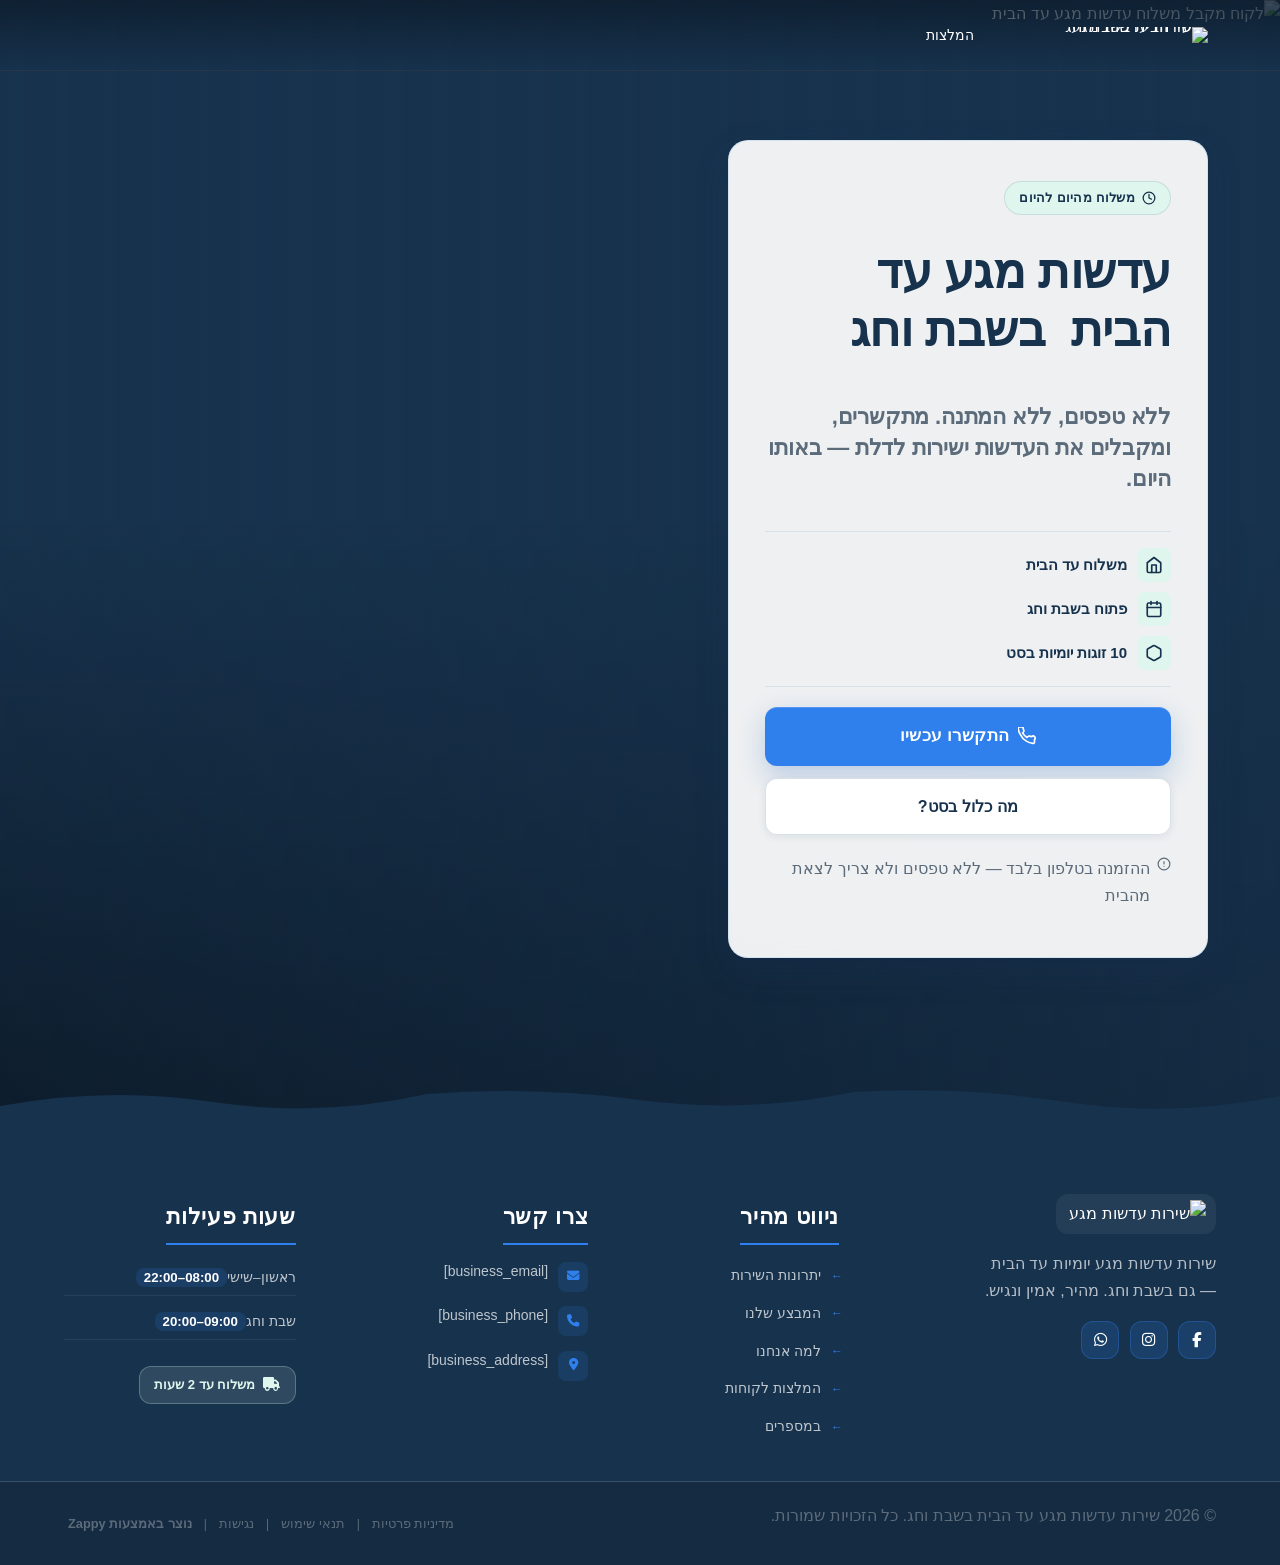
==== commit 9234f1e0: "Background sync: Progressive GitHub Sync" ====
--- a/public/index.html
+++ b/public/index.html
@@ -1 +1 @@
-<!doctype html><html dir="rtl" lang="he"><head><meta charset="UTF-8"><meta content="width=device-width,initial-scale=1" name="viewport"><meta content="index, follow" name="robots"><title>עדשות מגע משלוח עד הבית בשבת — שירות עדשות מגע עד הבית בשבת</title><meta content="A contact lens delivery service that emphasizes speed and convenience — same-day delivery straight to the customer&#39;s door, even on Shabbat and Jewish holidays. " name="description"><meta content="עדשות מגע משלוח עד הבית בשבת, הזמנת עדשות מגע יומיות אונליין, עדשות מגע דיספוסבל משלוח מהיר, עדשות מגע" name="keywords"><link href="/assets/favicon.ico" rel="icon" type="image/x-icon"><link href="/assets/favicon-16x16.png" rel="icon" type="image/png" sizes="16x16"><link href="/assets/favicon-32x32.png" rel="icon" type="image/png" sizes="32x32"><link href="/assets/favicon-48x48.png" rel="icon" type="image/png" sizes="48x48"><link href="/assets/favicon-192x192.png" rel="icon" type="image/png" sizes="192x192"><link href="/assets/favicon-512x512.png" rel="icon" type="image/png" sizes="512x512"><link href="/assets/apple-touch-icon.png" rel="apple-touch-icon"><script>!function(){"use strict";var t="7282b428-c9b8-4ae2-9b43-87fc947199f6",e="https://api.zappy5.com/api/analytics/track",a=18e5,n=2592e6,o=!0,i=!0,r=!0;var s=function(){var e="zappy_visitor_"+t,a=null;try{if(a=localStorage.getItem(e)){var o=JSON.parse(a),i=Date.now();if(i-o.created<n)return o.lastSeen=i,localStorage.setItem(e,JSON.stringify(o)),o.id}}catch(t){console.warn("Zappy Analytics: LocalStorage not available")}var r="zv_"+Date.now()+"_"+Math.random().toString(36).substr(2,9);try{localStorage.setItem(e,JSON.stringify({id:r,created:Date.now(),lastSeen:Date.now()}))}catch(t){}return r}(),c=function(){var e="zappy_session_"+t,n=null;try{if(n=sessionStorage.getItem(e)){var o=JSON.parse(n),i=Date.now();if(i-o.timestamp<a)return o.timestamp=i,sessionStorage.setItem(e,JSON.stringify(o)),o.id}}catch(t){console.warn("Zappy Analytics: SessionStorage not available")}var r="zs_"+Date.now()+"_"+Math.random().toString(36).substr(2,9);try{sessionStorage.setItem(e,JSON.stringify({id:r,timestamp:Date.now()}))}catch(t){}return r}();function l(a,n){n=n||{};var o={website_id:t,event_type:a,page_path:window.location.pathname,referrer:document.referrer||"direct",visitor_id:s,session_id:c,metadata:n};if(navigator.sendBeacon){var i=new Blob([JSON.stringify(o)],{type:"application/json"});navigator.sendBeacon(e,i)}else fetch(e,{method:"POST",headers:{"Content-Type":"application/json"},body:JSON.stringify(o),keepalive:!0}).catch(function(t){console.warn("Zappy Analytics: Failed to track event",t)})}o&&l("pageview",{title:document.title,url:window.location.href}),i&&document.addEventListener("click",function(t){var e=t.target;if("BUTTON"===e.tagName||e.closest("button")){var a="BUTTON"===e.tagName?e:e.closest("button");l("click",{element:"button",text:a.textContent.trim().substring(0,100),id:a.id||null,class:a.className||null})}else if("A"===e.tagName||e.closest("a")){var n="A"===e.tagName?e:e.closest("a");l("navigation",{element:"link",text:n.textContent.trim().substring(0,100),href:n.href,external:n.hostname!==window.location.hostname})}},!0),r&&document.addEventListener("submit",function(t){var e=t.target;l("form_submit",{form_id:e.id||null,form_name:e.name||null,form_action:e.action||null,form_method:e.method||"GET"})},!0);var m=Date.now();window.addEventListener("beforeunload",function(){l("page_unload",{time_on_page:Math.floor((Date.now()-m)/1e3),page_path:window.location.pathname})}),window.zappyAnalytics={track:l,getVisitorId:function(){return s},getSessionId:function(){return c}}}()</script><meta content="עדשות מגע משלוח עד הבית בשבת — שירות עדשות מגע עד הבית בשבת " property="og:title"><meta content="A contact lens delivery service that emphasizes speed and convenience — same-day delivery straight to the customer's door, even on Shabbat and Jewish holidays. " property="og:description"><meta content="website" property="og:type"><meta content="he_IL" property="og:locale"><meta content="summary_large_image" name="twitter:card"><meta content="עדשות מגע משלוח עד הבית בשבת — שירות עדשות מגע עד הבית בשבת " name="twitter:title"><meta content="A contact lens delivery service that emphasizes speed and convenience — same-day delivery straight to the customer's door, even on Shabbat and Jewish holidays. " name="twitter:description"><link href="https://cdnjs.cloudflare.com/ajax/libs/font-awesome/6.4.0/css/all.min.css" rel="stylesheet"><link href="/assets/favicon.ico" rel="icon" type="image/x-icon"><link href="/assets/favicon-16x16.png" rel="icon" type="image/png" sizes="16x16"><link href="/assets/favicon-32x32.png" rel="icon" type="image/png" sizes="32x32"><link href="/assets/favicon-48x48.png" rel="icon" type="image/png" sizes="48x48"><link href="/assets/favicon-192x192.png" rel="icon" type="image/png" sizes="192x192"><link href="/assets/favicon-512x512.png" rel="icon" type="image/png" sizes="512x512"><link href="/assets/apple-touch-icon.png" rel="apple-touch-icon"><link href="https://cdn.jsdelivr.net/npm/vanilla-cookieconsent@3/dist/cookieconsent.css" rel="stylesheet"><script src="https://cdn.jsdelivr.net/npm/vanilla-cookieconsent@3/dist/cookieconsent.umd.js"></script><script src="https://cdn.jsdelivr.net/gh/mickidum/acc_toolbar/acctoolbar/acctoolbar.min.js"></script><link href="/styles.css" rel="stylesheet"><style id="zappy-dropdown-submenu-styles">#navMenu li:has(.sub-menu),.nav-menu li:has(.sub-menu),.navbar li:has(.sub-menu),nav li:has(.sub-menu){position:relative}#navMenu .sub-menu,.nav-menu .sub-menu,.navbar .sub-menu,nav .sub-menu{display:block!important;position:absolute!important;top:100%;left:0;min-width:220px;background:#fff;border-radius:8px;box-shadow:0 8px 25px rgba(0,0,0,.15);padding:8px 0;opacity:0;visibility:hidden;transform:translateY(10px);transition:all .3s ease;z-index:1000;list-style:none;pointer-events:none}#navMenu li:hover>.sub-menu,.nav-menu li:hover>.sub-menu,.navbar li:hover>.sub-menu,nav li:hover>.sub-menu{opacity:1!important;visibility:visible!important;transform:translateY(0)!important;pointer-events:auto!important}.sub-menu li{list-style:none;margin:0;padding:0}.sub-menu a{display:block!important;padding:10px 16px!important;color:var(--text-dark,#333)!important;font-weight:500;text-decoration:none;white-space:nowrap;transition:background-color .2s}.sub-menu a:hover{background-color:#f5f5f5}[dir=rtl] .nav-menu .sub-menu,[dir=rtl] .navbar .sub-menu,[dir=rtl] nav .sub-menu,html[lang=ar] .nav-menu .sub-menu,html[lang=ar] .navbar .sub-menu,html[lang=ar] nav .sub-menu,html[lang=he] .nav-menu .sub-menu,html[lang=he] .navbar .sub-menu,html[lang=he] nav .sub-menu{left:auto!important;right:0!important}.sub-menu:empty,.sub-menu:not(:has(li)),.sub-menu:not(:has(li:not(.zappy-hidden-menu-item))){display:none!important;opacity:0!important;visibility:hidden!important;pointer-events:none!important}li:has(.menu-group-title):hover>.sub-menu{opacity:1!important;visibility:visible!important;transform:translateY(0)!important;pointer-events:auto!important}#navMenu>li>.menu-group-title,.nav-menu>li>.menu-group-title{display:inline-block;padding:.5rem 1rem;cursor:default;user-select:none}@media (max-width:768px){#navMenu .sub-menu,.nav-menu .sub-menu,.navbar .sub-menu,nav .sub-menu{position:static!important;transform:none!important;box-shadow:none!important;background:0 0!important;max-height:0;overflow:hidden;opacity:0;visibility:hidden;transition:max-height .3s ease,opacity .3s ease;padding:0!important;border-radius:0!important}.sub-menu.mobile-expanded{max-height:500px!important;opacity:1!important;visibility:visible!important;padding:8px 0 8px 16px!important}[dir=rtl] .sub-menu.mobile-expanded,html[lang=he] .sub-menu.mobile-expanded{padding:8px 16px 8px 0!important}#navMenu li:hover>.sub-menu,.nav-menu li:hover>.sub-menu,.navbar li:hover>.sub-menu,nav li:hover>.sub-menu{opacity:0;visibility:hidden;pointer-events:none}#navMenu li>.sub-menu.mobile-expanded,.nav-menu li>.sub-menu.mobile-expanded,.navbar li>.sub-menu.mobile-expanded,nav li>.sub-menu.mobile-expanded{opacity:1!important;visibility:visible!important;pointer-events:auto!important}#navMenu li:has(.sub-menu),.nav-menu li:has(.sub-menu),.navbar li:has(.sub-menu),nav li:has(.sub-menu){display:flex!important;flex-wrap:wrap!important;align-items:center!important;position:relative!important;min-height:44px!important}#navMenu li:has(.sub-menu)>a,.nav-menu li:has(.sub-menu)>a,.navbar li:has(.sub-menu)>a,nav li:has(.sub-menu)>a{flex:1!important;min-width:0!important}#navMenu li:has(.sub-menu)>.menu-group-title,.nav-menu li:has(.sub-menu)>.menu-group-title,.navbar li:has(.sub-menu)>.menu-group-title,nav li:has(.sub-menu)>.menu-group-title{flex:1!important;min-width:0!important;padding:0!important;line-height:inherit!important}#navMenu li:has(.sub-menu)>.sub-menu,.nav-menu li:has(.sub-menu)>.sub-menu,.navbar li:has(.sub-menu)>.sub-menu,nav li:has(.sub-menu)>.sub-menu{flex-basis:100%!important;width:100%!important}#navMenu li:has(.sub-menu)>a [class*=arrow],#navMenu li:has(.sub-menu)>a [class*=chevron],.nav-menu li:has(.sub-menu)>a .fa-angle-down,.nav-menu li:has(.sub-menu)>a .fa-chevron-down,.nav-menu li:has(.sub-menu)>a [class*=arrow],.nav-menu li:has(.sub-menu)>a [class*=chevron],nav li:has(.sub-menu)>a [class*=arrow],nav li:has(.sub-menu)>a [class*=chevron]{display:none!important;visibility:hidden!important}.mobile-submenu-toggle{display:flex!important;align-items:center!important;justify-content:center!important;width:44px!important;height:auto!important;background:0 0!important;border:none!important;cursor:pointer!important;color:var(--text-light)!important;position:static!important;flex-shrink:0!important;align-self:stretch!important;z-index:2!important;padding:0!important;margin:0!important}.mobile-submenu-toggle::after{content:''!important;width:0!important;height:0!important;border-left:6px solid transparent!important;border-right:6px solid transparent!important;border-top:7px solid currentColor!important;transition:transform .3s ease!important}.mobile-submenu-toggle.expanded::after{transform:rotate(180deg)!important}.sub-menu a{padding:10px 0!important;display:block!important;color:var(--text-light)!important}.navbar .sub-menu li a,.zappy-products-dropdown .sub-menu a,nav.navbar .sub-menu li a{color:var(--text-light)!important}}@media (min-width:769px){.mobile-submenu-toggle{display:none!important}}</style><style id="mobile-lang-menu-deployed-css">@media (max-width:768px){.lang-switcher,.nav-container .lang-switcher,.nav-cta-container .lang-switcher,.nav-ecommerce-icons .lang-switcher,.nav-icons-left .lang-switcher,.navbar .lang-switcher,.navbar .nav-cta-container .lang-switcher{display:none!important}.mobile-lang-menu{width:100%;border-top:1px solid rgba(128,128,128,.2);padding:8px 0 0 0;margin-top:8px}.mobile-lang-toggle{display:flex!important;align-items:center;justify-content:space-between;width:100%;padding:12px 16px;background:0 0;border:none;cursor:pointer;font-size:15px;color:inherit;font-family:inherit}.mobile-lang-toggle::after{content:'';display:inline-block;width:8px;height:8px;border-right:2px solid currentColor;border-bottom:2px solid currentColor;transform:rotate(45deg);transition:transform .3s ease;margin-left:8px}.mobile-lang-toggle.expanded::after{transform:rotate(-135deg)}.mobile-lang-options{max-height:0;overflow:hidden;transition:max-height .3s ease}.mobile-lang-options.expanded{max-height:300px}.mobile-lang-option{display:flex!important;align-items:center;gap:10px;padding:10px 24px;text-decoration:none;color:inherit;font-size:14px;font-family:inherit}.mobile-lang-option:hover{background:rgba(128,128,128,.1)}.mobile-lang-option.active{font-weight:600;opacity:.7;pointer-events:none}.mobile-lang-option img{width:20px;height:20px;border-radius:50%}}@media (min-width:769px){.mobile-lang-menu{display:none!important}}</style><style id="zappy-widget-visibility">#mic-access-tool-box,#mic-access-tool-general-button,#mic-init-access-tool #mic-access-tool-box,#mic-init-access-tool #mic-access-tool-general-button,#mic-init-access-tool .mic-access-tool-general-button,._access-icon,._access-menu,.mic-access-tool-box,.mic-access-tool-general-button,div[id*=mic-access-tool-box]{display:none!important;visibility:hidden!important;opacity:0!important;pointer-events:none!important}</style></head><body><nav class="navbar" dir="rtl"><button aria-label="Menu" class="mobile-toggle" id="mobileToggle"><svg viewBox="0 0 24 24" fill="none" height="24" width="24" class="hamburger-icon"><path d="M3 12h18M3 6h18M3 18h18" stroke="currentColor" stroke-width="2" stroke-linecap="round"></path></svg><svg viewBox="0 0 24 24" fill="none" height="24" width="24" class="close-icon" style="display:none"><path d="M18 6L6 18M6 6l12 12" stroke="currentColor" stroke-width="2" stroke-linecap="round"></path></svg></button><button aria-label="Call" class="phone-header-btn" data-phone="050-000-0000"><svg viewBox="0 0 24 24" fill="currentColor" height="20" width="20"><path d="M22 16.92v3a2 2 0 0 1-2.18 2 19.79 19.79 0 0 1-8.63-3.07 19.5 19.5 0 0 1-6-6 19.79 19.79 0 0 1-3.07-8.67A2 2 0 0 1 4.11 2h3a2 2 0 0 1 2 1.72 12.84 12.84 0 0 0 .7 2.81 2 2 0 0 1-.45 2.11L8.09 9.91a16 16 0 0 0 6 6l1.27-1.27a2 2 0 0 1 2.11-.45 12.84 12.84 0 0 0 2.81.7A2 2 0 0 1 22 16.92z"></path></svg></button><div class="nav-container"><div class="nav-right-group"><div class="nav-brand"><a href="/" class="logo-link"><img alt="שירות עדשות מגע עד הבית בשבת וחג" src="/assets/business-logo.webp" class="logo"></a></div><ul class="nav-menu" id="navMenu"><li><a href="#testimonials">המלצות</a></li></ul></div><div class="nav-cta-container"><a href="#cta" class="nav-cta-btn">צור קשר</a></div></div></nav><script>window.addEventListener("load",function(){const e=document.querySelector(".navbar, nav, header");if(!e)return void console.log("[Navbar] Navbar element not found");let t=document.getElementById("mobileToggle")||document.querySelector(".mobile-toggle")||document.querySelector(".hamburger")||document.querySelector(".hamburger-menu")||document.querySelector(".menu-toggle")||document.querySelector(".burger-menu")||document.querySelector('[aria-label="Menu"]')||document.querySelector('[aria-label="תפריט"]');const o=document.querySelector(".phone-header-btn"),n=window.getComputedStyle(e);let r=n.backgroundColor;if(console.log("[Navbar] Initial navbar background:",r),"transparent"===r||"rgba(0, 0, 0, 0)"===r||r.startsWith("rgba")&&r.includes(", 0)")){const e=n.backgroundImage;if(e&&"none"!==e)console.log("[Navbar] Navbar has background image/gradient, using dark text"),r="rgb(240, 240, 240)";else{const e=window.getComputedStyle(document.body).backgroundColor;console.log("[Navbar] Navbar transparent, using body background:",e),r=e}}const i=r.match(/\d+/g);if(i&&i.length>=3){const e=(.299*parseInt(i[0])+.587*parseInt(i[1])+.114*parseInt(i[2]))/255;console.log("[Navbar] Mobile button colors preserved from Claude CSS (luminance:",e.toFixed(2)+")");const n=document.createElement("style");n.id="zappy-mobile-nav-fix";document.documentElement.lang;document.documentElement.dir,n.textContent='\n        /* Hide mobile buttons on desktop, show only on mobile */\n        @media (min-width: 769px) {\n          .mobile-toggle,\n          .phone-header-btn {\n            display: none !important;\n          }\n        }\n        \n        /* Show and position mobile buttons correctly on mobile */\n        @media (max-width: 768px) {\n          .mobile-toggle,\n          .phone-header-btn {\n            position: absolute !important;\n            top: 50% !important;\n            transform: translateY(-50%) !important;\n            z-index: 1001 !important;\n            display: flex !important;\n            align-items: center !important;\n            justify-content: center !important;\n            width: 36px !important;\n            height: 36px !important;\n            border-radius: 50% !important;\n            border: none !important;\n            cursor: pointer !important;\n            padding: 6px !important;\n            background: none !important;\n            color: var(--nav-text, var(--text-light)) !important;\n          }\n          \n          /* LTR positioning (default): hamburger LEFT, phone RIGHT */\n          html:not([dir="rtl"]):not([lang="he"]):not([lang="ar"]) .mobile-toggle,\n          html[dir="ltr"] .mobile-toggle {\n            left: 12px !important;\n            right: auto !important;\n          }\n          html:not([dir="rtl"]):not([lang="he"]):not([lang="ar"]) .phone-header-btn,\n          html[dir="ltr"] .phone-header-btn {\n            right: 12px !important;\n            left: auto !important;\n          }\n          \n          /* RTL positioning: hamburger RIGHT, phone LEFT */\n          html[dir="rtl"] .mobile-toggle,\n          html[lang="he"] .mobile-toggle,\n          html[lang="ar"] .mobile-toggle {\n            right: 12px !important;\n            left: auto !important;\n          }\n          html[dir="rtl"] .phone-header-btn,\n          html[lang="he"] .phone-header-btn,\n          html[lang="ar"] .phone-header-btn {\n            left: 12px !important;\n            right: auto !important;\n          }\n          \n          /* CRITICAL: Ensure nav-container has min-height on mobile */\n          /* All children are positioned absolutely/fixed on mobile, so height:auto collapses to 0 */\n          .nav-container {\n            min-height: 70px !important;\n            position: relative !important;\n          }\n          \n          /* Ensure SVG icons are properly sized and inherit color */\n          .mobile-toggle svg,\n          .phone-header-btn svg {\n            width: 24px !important;\n            height: 24px !important;\n            /* Don\'t force display - let JavaScript control hamburger/close toggle */\n          }\n          \n          /* Reset nav-cta-container on mobile - remove desktop box-shadow/padding */\n          /* that creates a visible ghost box when CTA button is hidden */\n          .nav-cta-container {\n            box-shadow: none !important;\n            padding: 0 !important;\n          }\n          \n          /* Hide nav-cta-container entirely on mobile when there\'s no lang-switcher */\n          /* (only the CTA button is inside, and it\'s hidden on mobile) */\n          .nav-cta-container:not(:has(.lang-switcher)) {\n            display: none !important;\n          }\n          \n          /* CRITICAL: Prevent hero image fade gradient from bleeding over headline text */\n          /* The .image-fade-gradient has bottom: -30px (extends below parent) */\n          /* On mobile stacked layout, this overlaps the h1 text below the image */\n          .hero-image-column {\n            overflow: hidden !important;\n          }\n          .image-fade-gradient {\n            bottom: 0 !important;\n          }\n          \n          /* Hide desktop language switcher on mobile - hamburger menu handles it */\n          /* High specificity to override stored CSS */\n          .lang-switcher,\n          .nav-cta-container .lang-switcher,\n          .nav-container .lang-switcher,\n          .navbar .lang-switcher,\n          .navbar .nav-cta-container .lang-switcher {\n            display: none !important;\n          }\n        }\n      ';const r=document.getElementById("zappy-mobile-nav-fix");r&&r.remove(),document.head.appendChild(n),console.log("[Navbar] Critical CSS injected for mobile nav positioning");const l=window.innerWidth<=768;if(t){const e=t.querySelector(".hamburger-icon"),o=t.querySelector(".close-icon");e&&(e.style.setProperty("width","24px","important"),e.style.setProperty("height","24px","important"),e.style.setProperty("display","block","important")),o&&(o.style.setProperty("width","24px","important"),o.style.setProperty("height","24px","important"),o.style.setProperty("display","none","important")),l?(t.style.setProperty("position","absolute","important"),t.style.setProperty("top","50%","important"),t.style.setProperty("transform","translateY(-50%)","important"),t.style.setProperty("z-index","1001","important"),t.style.removeProperty("left"),t.style.removeProperty("right"),console.log("[Navbar] Mobile toggle positioning applied (mobile viewport)")):(t.style.removeProperty("position"),t.style.removeProperty("top"),t.style.removeProperty("transform"),t.style.removeProperty("z-index"),t.style.removeProperty("left"),t.style.removeProperty("right"),console.log("[Navbar] Desktop viewport - cleared mobile toggle inline positioning"))}if(o){const e=o.querySelector("svg");e&&(e.style.width="24px",e.style.height="24px",e.setAttribute("width","24"),e.setAttribute("height","24")),l?(o.style.setProperty("position","absolute","important"),o.style.setProperty("top","50%","important"),o.style.setProperty("transform","translateY(-50%)","important"),o.style.setProperty("z-index","1001","important"),o.style.removeProperty("left"),o.style.removeProperty("right"),console.log("[Navbar] Phone button positioning applied (mobile viewport)")):(o.style.removeProperty("position"),o.style.removeProperty("top"),o.style.removeProperty("transform"),o.style.removeProperty("z-index"),o.style.removeProperty("left"),o.style.removeProperty("right"),console.log("[Navbar] Desktop viewport - cleared phone button inline positioning"))}}else console.log("[Navbar] Could not parse background color:",r);t=document.getElementById("mobileToggle")||document.querySelector(".mobile-toggle")||document.querySelector(".hamburger")||document.querySelector(".hamburger-menu")||document.querySelector(".menu-toggle")||document.querySelector(".burger-menu")||document.querySelector('[aria-label="Menu"]')||document.querySelector('[aria-label="תפריט"]');const l=document.getElementById("navMenu")||document.querySelector(".nav-menu")||document.querySelector(".nav-links")||document.querySelector("nav ul:not(.submenu)");if(!t||!l)return void console.log("[Navbar] Mobile toggle or menu not found:",{toggle:!!t,menu:!!l});l.id||(l.id="navMenu"),console.log("[Navbar] Initializing mobile menu...");const a=t.cloneNode(!0);t.parentNode.replaceChild(a,t),a.addEventListener("click",function(e){e.preventDefault(),e.stopPropagation();const t=this.querySelector(".hamburger-icon"),o=this.querySelector(".close-icon");l.classList.contains("active")?(l.classList.remove("active"),t&&t.style.setProperty("display","block","important"),o&&o.style.setProperty("display","none","important"),document.body.style.overflow="",console.log("[Navbar] Menu closed")):(l.classList.add("active"),t&&t.style.setProperty("display","none","important"),o&&o.style.setProperty("display","block","important"),document.body.style.overflow="hidden",console.log("[Navbar] Menu opened"))}),l.querySelectorAll("a").forEach(function(e){e.addEventListener("click",function(){if("#"===this.getAttribute("href"))return;const e=a.querySelector(".hamburger-icon"),t=a.querySelector(".close-icon");l.classList.remove("active"),e&&e.style.setProperty("display","block","important"),t&&t.style.setProperty("display","none","important"),document.body.style.overflow="",console.log("[Navbar] Menu closed (link clicked)")})});var s=l.querySelectorAll(".dropdown-toggle");s.forEach(function(e){e.addEventListener("click",function(e){e.preventDefault(),e.stopPropagation();var t=this.closest(".nav-dropdown");t&&(t.parentNode.querySelectorAll(".nav-dropdown.open").forEach(function(e){e!==t&&e.classList.remove("open")}),t.classList.toggle("open"),console.log("[Navbar] Dropdown toggled:",t.classList.contains("open")?"open":"closed"))})}),document.addEventListener("click",function(e){e.target.closest(".nav-dropdown")||document.querySelectorAll(".nav-dropdown.open").forEach(function(e){e.classList.remove("open")})}),console.log("[Navbar] Dropdown handlers initialized for "+s.length+" dropdowns"),o&&o.addEventListener("click",function(){const e=document.querySelectorAll('a[href^="tel:"]'),t=e.length>0?e[0].getAttribute("href").replace("tel:",""):"[business_phone]";window.location.href="tel:"+t,console.log("[Navbar] Phone button clicked")}),console.log("[Navbar] Mobile menu initialized successfully");const p=function(){const e=document.querySelector(".whatsapp-float");e&&(window.innerWidth>=769?(e.style.setProperty("display","none","important"),e.style.setProperty("visibility","hidden","important"),e.style.setProperty("opacity","0","important"),e.style.setProperty("pointer-events","none","important"),console.log("[WhatsApp] Button hidden on desktop")):(e.style.removeProperty("display"),e.style.removeProperty("visibility"),e.style.removeProperty("opacity"),e.style.removeProperty("pointer-events"),console.log("[WhatsApp] Button visible on mobile")))};let c;p(),window.addEventListener("resize",function(){clearTimeout(c),c=setTimeout(p,100)})})</script><main><section class="index-hero-section" data-layout-spec="בית-hero" dir="rtl" id="hero" data-hero-type="fullscreen-scrim"><div class="index-hero-bg"><img alt="לקוח מקבל משלוח עדשות מגע עד הבית" src="/assets/site-index-hero-image-1.webp" data-context="Bright daylight lifestyle photo: a smiling Israeli customer standing at an open front door of a modern home, receiving a small minimal white envelope or pouch delivery package from a delivery person. The scene is warm and welcoming, shot from slightly inside the home looking outward. No visible product branding, no lens box packaging, no text on the package. Natural morning light, clean domestic setting with a light-colored door and tiled floor. Photorealistic, cool daylight palette, depth of field with the door and exterior slightly soft." data-hero-bg="true" data-placeholder="index-hero-image-1" height="900" width="1440"></div><div class="index-hero-scrim" aria-hidden="true"></div><div class="index-hero-card-wrapper"><div class="index-hero-card"><div class="index-hero-badge"><svg viewBox="0 0 24 24" fill="none" height="14" width="14" data-element-type="icon" data-icon-type="svg" stroke="currentColor" stroke-linecap="round" stroke-linejoin="round" stroke-width="2.2" aria-hidden="true"><circle cx="12" cy="12" r="10"></circle><polyline points="12 6 12 12 16 14"></polyline></svg><span>משלוח מהיום להיום</span></div><h1 class="index-hero-h1">עדשות מגע עד הבית &nbsp;בשבת וחג</h1><h3 class="index-hero-subtitle">ללא טפסים, ללא המתנה. מתקשרים, ומקבלים את העדשות ישירות לדלת — באותו היום.</h3><ul class="index-hero-reassurance"><li><span class="index-hero-reassurance-icon"><svg viewBox="0 0 24 24" fill="none" height="18" width="18" data-element-type="icon" data-icon-type="svg" stroke="currentColor" stroke-linecap="round" stroke-linejoin="round" stroke-width="2.2"><path d="M3 9l9-7 9 7v11a2 2 0 01-2 2H5a2 2 0 01-2-2z"></path><polyline points="9 22 9 12 15 12 15 22"></polyline></svg></span><span class="index-hero-reassurance-text">משלוח עד הבית</span></li><li><span class="index-hero-reassurance-icon"><svg viewBox="0 0 24 24" fill="none" height="18" width="18" data-element-type="icon" data-icon-type="svg" stroke="currentColor" stroke-linecap="round" stroke-linejoin="round" stroke-width="2.2"><rect height="18" rx="2" width="18" x="3" y="4" ry="2"></rect><line x1="16" x2="16" y1="2" y2="6"></line><line x1="8" x2="8" y1="2" y2="6"></line><line x1="3" x2="21" y1="10" y2="10"></line></svg></span><span class="index-hero-reassurance-text">פתוח בשבת וחג</span></li><li><span class="index-hero-reassurance-icon"><svg viewBox="0 0 24 24" fill="none" height="18" width="18" data-element-type="icon" data-icon-type="svg" stroke="currentColor" stroke-linecap="round" stroke-linejoin="round" stroke-width="2.2"><path d="M21 16V8a2 2 0 00-1-1.73l-7-4a2 2 0 00-2 0l-7 4A2 2 0 003 8v8a2 2 0 001 1.73l7 4a2 2 0 002 0l7-4A2 2 0 0021 16z"></path></svg></span><span class="index-hero-reassurance-text">10 זוגות יומיות בסט</span></li></ul><div class="index-hero-ctas"><a href="tel:[business_phone]" class="index-hero-btn-primary"><svg viewBox="0 0 24 24" fill="none" height="18" width="18" data-element-type="icon" data-icon-type="svg" stroke="currentColor" stroke-linecap="round" stroke-linejoin="round" stroke-width="2.2" aria-hidden="true"><path d="M22 16.92v3a2 2 0 01-2.18 2 19.79 19.79 0 01-8.63-3.07A19.5 19.5 0 013.07 9.81 19.79 19.79 0 01.02 1.18 2 2 0 012 0h3a2 2 0 012 1.72c.127.96.361 1.903.7 2.81a2 2 0 01-.45 2.11L6.09 7.91a16 16 0 006 6l1.27-1.27a2 2 0 012.11-.45c.907.339 1.85.573 2.81.7A2 2 0 0122 16.92z"></path></svg>התקשרו עכשיו</a><a href="#whats-included" class="index-hero-btn-secondary">מה כלול בסט?</a></div><p class="index-hero-note"><svg viewBox="0 0 24 24" fill="none" height="14" width="14" data-element-type="icon" data-icon-type="svg" stroke="currentColor" stroke-linecap="round" stroke-linejoin="round" stroke-width="2" aria-hidden="true"><circle cx="12" cy="12" r="10"></circle><line x1="12" x2="12" y1="8" y2="12"></line><line x1="12" x2="12.01" y1="16" y2="16"></line></svg>ההזמנה בטלפון בלבד — ללא טפסים ולא צריך לצאת מהבית</p></div></div><div class="index-hero-divider-wrapper"><svg viewBox="0 0 1440 80" aria-hidden="true" xmlns="http://www.w3.org/2000/svg" preserveAspectRatio="none"><path d="M0,80 L0,48 Q120,28 240,44 T480,36 Q600,28 720,42 T960,34 Q1080,28 1200,44 T1440,38 L1440,80 Z" fill="#FFFFFF"></path></svg></div></section><section class="index-cta-section" data-layout-spec="בית-cta" dir="rtl" id="cta"><div class="index-cta-container"><div class="index-cta-panel"><svg viewBox="0 0 420 180" fill="none" aria-hidden="true" xmlns="http://www.w3.org/2000/svg" class="index-cta-deco"><circle cx="60" cy="90" r="28" opacity="0.13" stroke="#2F80ED" stroke-dasharray="6 5" stroke-width="2"></circle><circle cx="60" cy="90" r="14" opacity="0.07" fill="#2F80ED"></circle><line x1="88" x2="180" y1="90" y2="90" opacity="0.12" stroke="#2F80ED" stroke-dasharray="8 6" stroke-width="2"></line><circle cx="210" cy="90" r="10" opacity="0.08" fill="#2F80ED"></circle><line x1="220" x2="332" y1="90" y2="90" opacity="0.12" stroke="#2F80ED" stroke-dasharray="8 6" stroke-width="2"></line><rect height="56" rx="10" width="54" x="318" y="62" opacity="0.10" stroke="#2F80ED" stroke-width="2"></rect><path d="M334 90 Q345 78 358 90" stroke="#2F80ED" stroke-width="2" opacity="0.13" fill="none"></path><circle cx="345" cy="96" r="4" opacity="0.12" fill="#2F80ED"></circle></svg><div class="index-cta-panel-content"><span class="index-cta-badge">זמין גם בשבת ובחג</span><h2 class="index-cta-heading">צריכים עדשות מגע עוד היום?</h2><p class="index-cta-sub">שירות משלוח עדשות מגע עד הבית — מהיום להיום, כולל שבת וחגים. התקשרו ישירות ונסדר הכל בשיחה קצרה.</p><a href="tel:[business_phone]" class="index-cta-btn-primary"><svg viewBox="0 0 24 24" fill="none" height="20" width="20" data-element-type="icon" data-icon-type="svg" stroke="currentColor" stroke-linecap="round" stroke-linejoin="round" stroke-width="2.2" aria-hidden="true"><path d="M22 16.92v3a2 2 0 01-2.18 2 19.79 19.79 0 01-8.63-3.07A19.5 19.5 0 013.07 10.8 19.79 19.79 0 01.07 2.18 2 2 0 012.06 0h3a2 2 0 012 1.72c.127.96.361 1.903.7 2.81a2 2 0 01-.45 2.11L6.09 7.91a16 16 0 006 6l1.27-1.27a2 2 0 012.11-.45c.907.339 1.85.573 2.81.7A2 2 0 0122 16.92z"></path></svg>התקשרו עכשיו</a><p class="index-cta-note"><svg viewBox="0 0 24 24" fill="none" height="16" width="16" data-element-type="icon" data-icon-type="svg" stroke="currentColor" stroke-linecap="round" stroke-linejoin="round" stroke-width="2" aria-hidden="true"><circle cx="12" cy="12" r="10"></circle><line x1="12" x2="12" y1="8" y2="12"></line><line x1="12" x2="12.01" y1="16" y2="16"></line></svg>השירות מבוסס על שיחת טלפון — אין צורך למלא טפסים. פשוט התקשרו ונסדר הכל.</p></div></div><div class="index-cta-steps"><div class="index-cta-step"><div class="index-cta-step-icon"><svg viewBox="0 0 24 24" fill="none" height="28" width="28" data-element-type="icon" data-icon-type="svg" stroke="currentColor" stroke-linecap="round" stroke-linejoin="round" stroke-width="2" aria-hidden="true"><path d="M22 16.92v3a2 2 0 01-2.18 2 19.79 19.79 0 01-8.63-3.07A19.5 19.5 0 013.07 10.8 19.79 19.79 0 01.07 2.18 2 2 0 012.06 0h3a2 2 0 012 1.72c.127.96.361 1.903.7 2.81a2 2 0 01-.45 2.11L6.09 7.91a16 16 0 006 6l1.27-1.27a2 2 0 012.11-.45c.907.339 1.85.573 2.81.7A2 2 0 0122 16.92z"></path></svg></div><div class="index-cta-step-text"><span class="index-cta-step-num">1</span><h3 class="index-cta-step-title">מתקשרים</h3><p class="index-cta-step-desc">שיחה קצרה — תגידו מה אתם צריכים ואנחנו נסדר הכל</p></div></div><div class="index-cta-step-divider" aria-hidden="true"><svg viewBox="0 0 32 16" fill="none" height="16" width="32" aria-hidden="true" xmlns="http://www.w3.org/2000/svg"><path d="M0 8 L24 8 M18 2 L24 8 L18 14" stroke="#2F80ED" stroke-width="2" stroke-linecap="round" opacity="0.4" stroke-linejoin="round"></path></svg></div><div class="index-cta-step"><div class="index-cta-step-icon"><svg viewBox="0 0 24 24" fill="none" height="28" width="28" data-element-type="icon" data-icon-type="svg" stroke="currentColor" stroke-linecap="round" stroke-linejoin="round" stroke-width="2" aria-hidden="true"><path d="M9 11l3 3L22 4"></path><path d="M21 12v7a2 2 0 01-2 2H5a2 2 0 01-2-2V5a2 2 0 012-2h11"></path></svg></div><div class="index-cta-step-text"><span class="index-cta-step-num">2</span><h3 class="index-cta-step-title">מאשרים פרטים</h3><p class="index-cta-step-desc">מאשרים כתובת ופרטי ההזמנה — תוך דקות</p></div></div><div class="index-cta-step-divider" aria-hidden="true"><svg viewBox="0 0 32 16" fill="none" height="16" width="32" aria-hidden="true" xmlns="http://www.w3.org/2000/svg"><path d="M0 8 L24 8 M18 2 L24 8 L18 14" stroke="#2F80ED" stroke-width="2" stroke-linecap="round" opacity="0.4" stroke-linejoin="round"></path></svg></div><div class="index-cta-step"><div class="index-cta-step-icon"><svg viewBox="0 0 24 24" fill="none" height="28" width="28" data-element-type="icon" data-icon-type="svg" stroke="currentColor" stroke-linecap="round" stroke-linejoin="round" stroke-width="2" aria-hidden="true"><path d="M3 9l9-7 9 7v11a2 2 0 01-2 2H5a2 2 0 01-2-2z"></path><polyline points="9 22 9 12 15 12 15 22"></polyline></svg></div><div class="index-cta-step-text"><span class="index-cta-step-num">3</span><h3 class="index-cta-step-title">מקבלים עד הבית</h3><p class="index-cta-step-desc">10 זוגות עדשות יומיות מגיעים אליכם — עוד היום</p></div></div></div></div></section></main><footer class="site-footer" dir="rtl"><div class="footer-top"><div class="footer-container"><div class="footer-grid"><div class="footer-col footer-brand"><img alt="שירות עדשות מגע עד הבית בשבת וחג" src="/assets/business-logo.webp" class="logo"><p class="footer-tagline">שירות עדשות מגע יומיות עד הבית — גם בשבת וחג. מהיר, אמין ונגיש.</p><div class="footer-social"><a href="[facebook_handle]" aria-label="Facebook"><i class="fab fa-facebook-f"></i></a><a href="[instagram_handle]" aria-label="Instagram"><i class="fab fa-instagram"></i></a><a href="[whatsapp_handle]" aria-label="WhatsApp"><i class="fab fa-whatsapp"></i></a></div></div><div class="footer-col"><h3 class="footer-heading">ניווט מהיר</h3><ul class="footer-links"><li><a href="#features">יתרונות השירות</a></li><li><a href="#offer">המבצע שלנו</a></li><li><a href="#benefits">למה אנחנו</a></li><li><a href="#testimonials">המלצות לקוחות</a></li><li><a href="#stats">במספרים</a></li></ul></div><div class="footer-col"><h3 class="footer-heading">צרו קשר</h3><ul class="footer-contact"><li><span class="contact-icon"><i class="fas fa-envelope"></i></span><span class="contact-text"><a href="mailto:[business_email]">[business_email]</a></span></li><li><span class="contact-icon"><i class="fas fa-phone"></i></span><span class="contact-text"><a href="tel:[business_phone]">[business_phone]</a></span></li><li><a href="/"><span class="contact-icon"><i class="fas fa-map-marker-alt"></i></span><span class="contact-text">[business_address]</span></a></li></ul></div><div class="footer-col"><h3 class="footer-heading">שעות פעילות</h3><ul class="footer-hours"><li><a href="/"><span class="hours-day">ראשון–שישי</span><span class="hours-time">08:00–22:00</span></a></li><li><a href="/"><span class="hours-day">שבת וחג</span><span class="hours-time">09:00–20:00</span></a></li></ul><div class="footer-badge"><i class="fas fa-truck"></i><span>משלוח עד 2 שעות</span></div></div></div></div></div><div class="footer-bottom"><div class="footer-container"><div class="footer-bottom-inner"><p class="footer-copyright">© 2026 שירות עדשות מגע עד הבית בשבת וחג. כל הזכויות שמורות.</p><div class="footer-legal"><a href="/privacy">מדיניות פרטיות</a><span class="footer-divider">|</span><a href="/terms">תנאי שימוש</a><span class="footer-divider">|</span><a href="/accessibility">נגישות</a><span class="footer-divider">|</span><a href="https://zappy5.com" class="zappy-attribution" target="_blank">נוצר באמצעות Zappy</a></div></div></div></div></footer><a href="https://wa.me/[whatsapp_handle]" class="whatsapp-float" aria-label="WhatsApp"><i class="fab fa-whatsapp"></i></a><div data-integration="accessibility:toolbar"></div><script src="/script.js"></script><script id="zappy-mobile-submenu-script">!function(){function e(){if(window.innerWidth>768)return document.querySelectorAll(".mobile-submenu-toggle").forEach(function(e){e.remove()}),void document.querySelectorAll(".sub-menu.mobile-expanded").forEach(function(e){e.classList.remove("mobile-expanded")});document.querySelectorAll(".nav-menu li:has(.sub-menu), nav li:has(.sub-menu), .navbar li:has(.sub-menu), #navMenu li:has(.sub-menu)").forEach(function(e){if(!e.querySelector(".mobile-submenu-toggle")){var t=e.querySelector(".sub-menu"),n=e.querySelector(":scope > a");if(t&&n){var o=document.createElement("button");o.className="mobile-submenu-toggle",o.setAttribute("aria-label","Toggle submenu"),o.setAttribute("type","button"),n.insertAdjacentElement("afterend",o),o.addEventListener("click",function(e){e.preventDefault(),e.stopPropagation(),document.querySelectorAll(".sub-menu.mobile-expanded").forEach(function(e){if(e!==t){e.classList.remove("mobile-expanded");var n=e.parentElement.querySelector(".mobile-submenu-toggle");n&&n.classList.remove("expanded")}}),t.classList.toggle("mobile-expanded"),o.classList.toggle("expanded")})}}})}var t;"loading"===document.readyState?document.addEventListener("DOMContentLoaded",e):e(),window.addEventListener("resize",function(){clearTimeout(t),t=setTimeout(e,250)});var n=new MutationObserver(function(t){t.forEach(function(t){if("attributes"===t.type){var n=t.target;n.classList&&(n.classList.contains("active")||n.classList.contains("open"))&&setTimeout(e,100)}})});setTimeout(function(){document.querySelectorAll(".mobile-menu, .nav-menu, #navMenu, nav").forEach(function(e){n.observe(e,{attributes:!0,attributeFilter:["class","style"]})})},500)}()</script><script id="zappy-navbar-scroll-effect">!function(){var e=document.querySelector("nav.navbar,.navbar:not(.zappy-catalog-menu)"),t=document.querySelector(".zappy-catalog-menu,#zappy-catalog-menu");if(e){var r="rgba(255,255,255,0.85)",o=getComputedStyle(document.documentElement),a=o.getPropertyValue("--text-dark").trim()||"#1a1a1a",s=(o.getPropertyValue("--text-light").trim(),a);e.style.transition="background 0.3s ease,backdrop-filter 0.3s ease,-webkit-backdrop-filter 0.3s ease,box-shadow 0.3s ease",t&&(t.style.transition="background 0.3s ease,backdrop-filter 0.3s ease,-webkit-backdrop-filter 0.3s ease");var n="a,.navbar-brand,.navbar-brand a,.dropdown-toggle,.mobile-toggle,.phone-header-btn,.mobile-hamburger-btn,.mobile-close-btn,.mobile-submenu-toggle,.nav-link",l=["cart-link","login-link","nav-search-toggle","search-toggle"];window.addEventListener("scroll",f,{passive:!0}),window.addEventListener("resize",f,{passive:!0}),f();var i=document.querySelector('section[class*="hero"],[data-hero-type],main>section:first-child'),d=!1;if(i){var p=getComputedStyle(i),c=p.backgroundImage;if(c&&"none"!==c)if(-1!==c.indexOf("url(")){var b=p.backgroundColor.match(/\d+/g);d=!(b&&b.length>=3)||h(parseInt(b[0]),parseInt(b[1]),parseInt(b[2]))<.4}else if(-1!==c.indexOf("gradient")){var y=c.match(/rgba?\(\s*(\d+)\s*,\s*(\d+)\s*,\s*(\d+)/g);if(y&&y.length>0){for(var g=0,m=0;m<y.length;m++){var u=y[m].match(/\d+/g);g+=h(parseInt(u[0]),parseInt(u[1]),parseInt(u[2]))}d=g/y.length<.4}else d=!0}else d=!0;else{var k=p.backgroundColor.match(/\d+/g);k&&k.length>=3&&(d=h(parseInt(k[0]),parseInt(k[1]),parseInt(k[2]))<.4)}}d||(window.removeEventListener("scroll",f),window.removeEventListener("resize",f),e.classList.add("scrolled"),window.innerWidth>768&&(e.style.setProperty("--frosted-text",s),e.style.setProperty("background-image","none","important"),e.style.setProperty("background-color",r,"important"),e.style.backdropFilter="blur(12px)",e.style.webkitBackdropFilter="blur(12px)",e.style.boxShadow="0 2px 16px rgba(0,0,0,0.12)",w(e,s)),t&&(t.classList.add("scrolled"),window.innerWidth>768&&(t.style.setProperty("background",r,"important"),t.style.setProperty("backdrop-filter","blur(12px)","important"),t.style.setProperty("-webkit-backdrop-filter","blur(12px)","important"),w(t,s))),window._zappyNavNoDarkHero=!0)}function w(e,t){for(var r=e.querySelectorAll(n),o=0;o<r.length;o++){var a=!1;(r[o].closest(".sub-menu")||r[o].closest(".dropdown-menu"))&&(a=!0);for(var s=0;s<l.length;s++)if(r[o].classList.contains(l[s])){a=!0;break}a||r[o].style.setProperty("color",t,"important")}}function v(e){for(var t=e.querySelectorAll(n),r=0;r<t.length;r++)t[r].closest(".sub-menu")||t[r].closest(".dropdown-menu")||t[r].style.removeProperty("color")}function f(){if(!window._zappyNavNoDarkHero){if(window.innerWidth<=768)return e.classList.remove("scrolled"),v(e),void(t&&(t.classList.remove("scrolled"),v(t)));(window.scrollY||window.pageYOffset)>60?(e.classList.add("scrolled"),e.style.setProperty("background-color",r,"important"),e.style.setProperty("background-image","none","important"),e.style.setProperty("--frosted-text",s),e.style.backdropFilter="blur(12px)",e.style.webkitBackdropFilter="blur(12px)",e.style.boxShadow="0 2px 16px rgba(0,0,0,0.12)",w(e,s),t&&(t.classList.add("scrolled"),t.style.setProperty("background",r,"important"),t.style.setProperty("backdrop-filter","blur(12px)","important"),t.style.setProperty("-webkit-backdrop-filter","blur(12px)","important"),w(t,s))):(e.classList.remove("scrolled"),e.style.setProperty("background-color","transparent","important"),e.style.removeProperty("background-image"),e.style.removeProperty("--frosted-text"),e.style.backdropFilter="none",e.style.webkitBackdropFilter="none",e.style.boxShadow="none",v(e),t&&(t.classList.remove("scrolled"),t.style.setProperty("background","transparent","important"),t.style.setProperty("backdrop-filter","none","important"),t.style.setProperty("-webkit-backdrop-filter","none","important"),v(t)))}}function h(e,t,r){return t/=255,r/=255,.2126*(e=(e/=255)<=.03928?e/12.92:Math.pow((e+.055)/1.055,2.4))+.7152*(t=t<=.03928?t/12.92:Math.pow((t+.055)/1.055,2.4))+.0722*(r=r<=.03928?r/12.92:Math.pow((r+.055)/1.055,2.4))}}()</script><script id="zappy-mobile-lang-menu-script">!function(){function e(){if(window.innerWidth>768){var e=document.querySelector(".mobile-lang-menu");e&&e.remove()}else if(!document.querySelector(".mobile-lang-menu")){var n=document.querySelector(".lang-switcher");if(n){var a=n.querySelector(".lang-switcher-dropdown");if(a){var i=a.querySelectorAll(".lang-option");if(0!==i.length){var t=document.getElementById("navMenu")||document.querySelector(".nav-menu")||document.querySelector("nav ul");if(t){var l=document.documentElement.lang||"en",s=document.createElement("div");s.className="mobile-lang-menu";var c={he:{name:"עברית",flag:"https://api.iconify.design/circle-flags/il.svg"},en:{name:"English",flag:"https://api.iconify.design/circle-flags/us.svg"},ar:{name:"العربية",flag:"https://api.iconify.design/circle-flags/sa.svg"},fr:{name:"Français",flag:"https://api.iconify.design/circle-flags/fr.svg"},es:{name:"Español",flag:"https://api.iconify.design/circle-flags/es.svg"},de:{name:"Deutsch",flag:"https://api.iconify.design/circle-flags/de.svg"},ru:{name:"Русский",flag:"https://api.iconify.design/circle-flags/ru.svg"},zh:{name:"中文",flag:"https://api.iconify.design/circle-flags/cn.svg"},ja:{name:"日本語",flag:"https://api.iconify.design/circle-flags/jp.svg"},pt:{name:"Português",flag:"https://api.iconify.design/circle-flags/br.svg"},it:{name:"Italiano",flag:"https://api.iconify.design/circle-flags/it.svg"},ko:{name:"한국어",flag:"https://api.iconify.design/circle-flags/kr.svg"}}[l]||{name:l,flag:""},r=document.createElement("button");r.className="mobile-lang-toggle",r.type="button";var g=c.flag?'<img src="'+c.flag+'" width="20" height="20" alt="" style="border-radius:50%;margin-right:8px;margin-left:8px;">':"";r.innerHTML=g+c.name,s.appendChild(r);var o=document.createElement("div");o.className="mobile-lang-options";var d=document.createElement("a");d.className="mobile-lang-option active",d.href="#",d.innerHTML=g+c.name,o.appendChild(d),i.forEach(function(e){var n=document.createElement("a");n.className="mobile-lang-option",n.href=e.getAttribute("href"),n.innerHTML=e.innerHTML,o.appendChild(n)}),s.appendChild(o),t.appendChild(s),r.addEventListener("click",function(e){e.preventDefault(),e.stopPropagation(),r.classList.toggle("expanded"),o.classList.toggle("expanded")})}}}}}}"loading"===document.readyState?document.addEventListener("DOMContentLoaded",e):e(),window.addEventListener("resize",function(){clearTimeout(window._mlrt),window._mlrt=setTimeout(e,250)})}()</script></body></html>+<!doctype html><html dir="rtl" lang="he"><head><meta charset="UTF-8"><meta content="width=device-width,initial-scale=1" name="viewport"><meta content="index, follow" name="robots"><title>עדשות מגע משלוח עד הבית בשבת — שירות עדשות מגע עד הבית בשבת</title><meta content="A contact lens delivery service that emphasizes speed and convenience — same-day delivery straight to the customer&#39;s door, even on Shabbat and Jewish holidays. " name="description"><meta content="עדשות מגע משלוח עד הבית בשבת, הזמנת עדשות מגע יומיות אונליין, עדשות מגע דיספוסבל משלוח מהיר, עדשות מגע" name="keywords"><link href="/assets/favicon.ico" rel="icon" type="image/x-icon"><link href="/assets/favicon-16x16.png" rel="icon" type="image/png" sizes="16x16"><link href="/assets/favicon-32x32.png" rel="icon" type="image/png" sizes="32x32"><link href="/assets/favicon-48x48.png" rel="icon" type="image/png" sizes="48x48"><link href="/assets/favicon-192x192.png" rel="icon" type="image/png" sizes="192x192"><link href="/assets/favicon-512x512.png" rel="icon" type="image/png" sizes="512x512"><link href="/assets/apple-touch-icon.png" rel="apple-touch-icon"><script>!function(){"use strict";var t="7282b428-c9b8-4ae2-9b43-87fc947199f6",e="https://api.zappy5.com/api/analytics/track",a=18e5,n=2592e6,o=!0,i=!0,r=!0;var s=function(){var e="zappy_visitor_"+t,a=null;try{if(a=localStorage.getItem(e)){var o=JSON.parse(a),i=Date.now();if(i-o.created<n)return o.lastSeen=i,localStorage.setItem(e,JSON.stringify(o)),o.id}}catch(t){console.warn("Zappy Analytics: LocalStorage not available")}var r="zv_"+Date.now()+"_"+Math.random().toString(36).substr(2,9);try{localStorage.setItem(e,JSON.stringify({id:r,created:Date.now(),lastSeen:Date.now()}))}catch(t){}return r}(),c=function(){var e="zappy_session_"+t,n=null;try{if(n=sessionStorage.getItem(e)){var o=JSON.parse(n),i=Date.now();if(i-o.timestamp<a)return o.timestamp=i,sessionStorage.setItem(e,JSON.stringify(o)),o.id}}catch(t){console.warn("Zappy Analytics: SessionStorage not available")}var r="zs_"+Date.now()+"_"+Math.random().toString(36).substr(2,9);try{sessionStorage.setItem(e,JSON.stringify({id:r,timestamp:Date.now()}))}catch(t){}return r}();function l(a,n){n=n||{};var o={website_id:t,event_type:a,page_path:window.location.pathname,referrer:document.referrer||"direct",visitor_id:s,session_id:c,metadata:n};if(navigator.sendBeacon){var i=new Blob([JSON.stringify(o)],{type:"application/json"});navigator.sendBeacon(e,i)}else fetch(e,{method:"POST",headers:{"Content-Type":"application/json"},body:JSON.stringify(o),keepalive:!0}).catch(function(t){console.warn("Zappy Analytics: Failed to track event",t)})}o&&l("pageview",{title:document.title,url:window.location.href}),i&&document.addEventListener("click",function(t){var e=t.target;if("BUTTON"===e.tagName||e.closest("button")){var a="BUTTON"===e.tagName?e:e.closest("button");l("click",{element:"button",text:a.textContent.trim().substring(0,100),id:a.id||null,class:a.className||null})}else if("A"===e.tagName||e.closest("a")){var n="A"===e.tagName?e:e.closest("a");l("navigation",{element:"link",text:n.textContent.trim().substring(0,100),href:n.href,external:n.hostname!==window.location.hostname})}},!0),r&&document.addEventListener("submit",function(t){var e=t.target;l("form_submit",{form_id:e.id||null,form_name:e.name||null,form_action:e.action||null,form_method:e.method||"GET"})},!0);var m=Date.now();window.addEventListener("beforeunload",function(){l("page_unload",{time_on_page:Math.floor((Date.now()-m)/1e3),page_path:window.location.pathname})}),window.zappyAnalytics={track:l,getVisitorId:function(){return s},getSessionId:function(){return c}}}()</script><meta content="עדשות מגע משלוח עד הבית בשבת — שירות עדשות מגע עד הבית בשבת " property="og:title"><meta content="A contact lens delivery service that emphasizes speed and convenience — same-day delivery straight to the customer's door, even on Shabbat and Jewish holidays. " property="og:description"><meta content="website" property="og:type"><meta content="he_IL" property="og:locale"><meta content="summary_large_image" name="twitter:card"><meta content="עדשות מגע משלוח עד הבית בשבת — שירות עדשות מגע עד הבית בשבת " name="twitter:title"><meta content="A contact lens delivery service that emphasizes speed and convenience — same-day delivery straight to the customer's door, even on Shabbat and Jewish holidays. " name="twitter:description"><link href="https://cdnjs.cloudflare.com/ajax/libs/font-awesome/6.4.0/css/all.min.css" rel="stylesheet"><link href="/assets/favicon.ico" rel="icon" type="image/x-icon"><link href="/assets/favicon-16x16.png" rel="icon" type="image/png" sizes="16x16"><link href="/assets/favicon-32x32.png" rel="icon" type="image/png" sizes="32x32"><link href="/assets/favicon-48x48.png" rel="icon" type="image/png" sizes="48x48"><link href="/assets/favicon-192x192.png" rel="icon" type="image/png" sizes="192x192"><link href="/assets/favicon-512x512.png" rel="icon" type="image/png" sizes="512x512"><link href="/assets/apple-touch-icon.png" rel="apple-touch-icon"><link href="https://cdn.jsdelivr.net/npm/vanilla-cookieconsent@3/dist/cookieconsent.css" rel="stylesheet"><script src="https://cdn.jsdelivr.net/npm/vanilla-cookieconsent@3/dist/cookieconsent.umd.js"></script><script src="https://cdn.jsdelivr.net/gh/mickidum/acc_toolbar/acctoolbar/acctoolbar.min.js"></script><link href="/styles.css" rel="stylesheet"><style id="zappy-dropdown-submenu-styles">#navMenu li:has(.sub-menu),.nav-menu li:has(.sub-menu),.navbar li:has(.sub-menu),nav li:has(.sub-menu){position:relative}#navMenu .sub-menu,.nav-menu .sub-menu,.navbar .sub-menu,nav .sub-menu{display:block!important;position:absolute!important;top:100%;left:0;min-width:220px;background:#fff;border-radius:8px;box-shadow:0 8px 25px rgba(0,0,0,.15);padding:8px 0;opacity:0;visibility:hidden;transform:translateY(10px);transition:all .3s ease;z-index:1000;list-style:none;pointer-events:none}#navMenu li:hover>.sub-menu,.nav-menu li:hover>.sub-menu,.navbar li:hover>.sub-menu,nav li:hover>.sub-menu{opacity:1!important;visibility:visible!important;transform:translateY(0)!important;pointer-events:auto!important}.sub-menu li{list-style:none;margin:0;padding:0}.sub-menu a{display:block!important;padding:10px 16px!important;color:var(--text-dark,#333)!important;font-weight:500;text-decoration:none;white-space:nowrap;transition:background-color .2s}.sub-menu a:hover{background-color:#f5f5f5}[dir=rtl] .nav-menu .sub-menu,[dir=rtl] .navbar .sub-menu,[dir=rtl] nav .sub-menu,html[lang=ar] .nav-menu .sub-menu,html[lang=ar] .navbar .sub-menu,html[lang=ar] nav .sub-menu,html[lang=he] .nav-menu .sub-menu,html[lang=he] .navbar .sub-menu,html[lang=he] nav .sub-menu{left:auto!important;right:0!important}.sub-menu:empty,.sub-menu:not(:has(li)),.sub-menu:not(:has(li:not(.zappy-hidden-menu-item))){display:none!important;opacity:0!important;visibility:hidden!important;pointer-events:none!important}li:has(.menu-group-title):hover>.sub-menu{opacity:1!important;visibility:visible!important;transform:translateY(0)!important;pointer-events:auto!important}#navMenu>li>.menu-group-title,.nav-menu>li>.menu-group-title{display:inline-block;padding:.5rem 1rem;cursor:default;user-select:none}@media (max-width:768px){#navMenu .sub-menu,.nav-menu .sub-menu,.navbar .sub-menu,nav .sub-menu{position:static!important;transform:none!important;box-shadow:none!important;background:0 0!important;max-height:0;overflow:hidden;opacity:0;visibility:hidden;transition:max-height .3s ease,opacity .3s ease;padding:0!important;border-radius:0!important}.sub-menu.mobile-expanded{max-height:500px!important;opacity:1!important;visibility:visible!important;padding:8px 0 8px 16px!important}[dir=rtl] .sub-menu.mobile-expanded,html[lang=he] .sub-menu.mobile-expanded{padding:8px 16px 8px 0!important}#navMenu li:hover>.sub-menu,.nav-menu li:hover>.sub-menu,.navbar li:hover>.sub-menu,nav li:hover>.sub-menu{opacity:0;visibility:hidden;pointer-events:none}#navMenu li>.sub-menu.mobile-expanded,.nav-menu li>.sub-menu.mobile-expanded,.navbar li>.sub-menu.mobile-expanded,nav li>.sub-menu.mobile-expanded{opacity:1!important;visibility:visible!important;pointer-events:auto!important}#navMenu li:has(.sub-menu),.nav-menu li:has(.sub-menu),.navbar li:has(.sub-menu),nav li:has(.sub-menu){display:flex!important;flex-wrap:wrap!important;align-items:center!important;position:relative!important;min-height:44px!important}#navMenu li:has(.sub-menu)>a,.nav-menu li:has(.sub-menu)>a,.navbar li:has(.sub-menu)>a,nav li:has(.sub-menu)>a{flex:1!important;min-width:0!important}#navMenu li:has(.sub-menu)>.menu-group-title,.nav-menu li:has(.sub-menu)>.menu-group-title,.navbar li:has(.sub-menu)>.menu-group-title,nav li:has(.sub-menu)>.menu-group-title{flex:1!important;min-width:0!important;padding:0!important;line-height:inherit!important}#navMenu li:has(.sub-menu)>.sub-menu,.nav-menu li:has(.sub-menu)>.sub-menu,.navbar li:has(.sub-menu)>.sub-menu,nav li:has(.sub-menu)>.sub-menu{flex-basis:100%!important;width:100%!important}#navMenu li:has(.sub-menu)>a [class*=arrow],#navMenu li:has(.sub-menu)>a [class*=chevron],.nav-menu li:has(.sub-menu)>a .fa-angle-down,.nav-menu li:has(.sub-menu)>a .fa-chevron-down,.nav-menu li:has(.sub-menu)>a [class*=arrow],.nav-menu li:has(.sub-menu)>a [class*=chevron],nav li:has(.sub-menu)>a [class*=arrow],nav li:has(.sub-menu)>a [class*=chevron]{display:none!important;visibility:hidden!important}.mobile-submenu-toggle{display:flex!important;align-items:center!important;justify-content:center!important;width:44px!important;height:auto!important;background:0 0!important;border:none!important;cursor:pointer!important;color:var(--text-light)!important;position:static!important;flex-shrink:0!important;align-self:stretch!important;z-index:2!important;padding:0!important;margin:0!important}.mobile-submenu-toggle::after{content:''!important;width:0!important;height:0!important;border-left:6px solid transparent!important;border-right:6px solid transparent!important;border-top:7px solid currentColor!important;transition:transform .3s ease!important}.mobile-submenu-toggle.expanded::after{transform:rotate(180deg)!important}.sub-menu a{padding:10px 0!important;display:block!important;color:var(--text-light)!important}.navbar .sub-menu li a,.zappy-products-dropdown .sub-menu a,nav.navbar .sub-menu li a{color:var(--text-light)!important}}@media (min-width:769px){.mobile-submenu-toggle{display:none!important}}</style><style id="mobile-lang-menu-deployed-css">@media (max-width:768px){.lang-switcher,.nav-container .lang-switcher,.nav-cta-container .lang-switcher,.nav-ecommerce-icons .lang-switcher,.nav-icons-left .lang-switcher,.navbar .lang-switcher,.navbar .nav-cta-container .lang-switcher{display:none!important}.mobile-lang-menu{width:100%;border-top:1px solid rgba(128,128,128,.2);padding:8px 0 0 0;margin-top:8px}.mobile-lang-toggle{display:flex!important;align-items:center;justify-content:space-between;width:100%;padding:12px 16px;background:0 0;border:none;cursor:pointer;font-size:15px;color:inherit;font-family:inherit}.mobile-lang-toggle::after{content:'';display:inline-block;width:8px;height:8px;border-right:2px solid currentColor;border-bottom:2px solid currentColor;transform:rotate(45deg);transition:transform .3s ease;margin-left:8px}.mobile-lang-toggle.expanded::after{transform:rotate(-135deg)}.mobile-lang-options{max-height:0;overflow:hidden;transition:max-height .3s ease}.mobile-lang-options.expanded{max-height:300px}.mobile-lang-option{display:flex!important;align-items:center;gap:10px;padding:10px 24px;text-decoration:none;color:inherit;font-size:14px;font-family:inherit}.mobile-lang-option:hover{background:rgba(128,128,128,.1)}.mobile-lang-option.active{font-weight:600;opacity:.7;pointer-events:none}.mobile-lang-option img{width:20px;height:20px;border-radius:50%}}@media (min-width:769px){.mobile-lang-menu{display:none!important}}</style><style id="zappy-widget-visibility">#mic-access-tool-box,#mic-access-tool-general-button,#mic-init-access-tool #mic-access-tool-box,#mic-init-access-tool #mic-access-tool-general-button,#mic-init-access-tool .mic-access-tool-general-button,._access-icon,._access-menu,.mic-access-tool-box,.mic-access-tool-general-button,div[id*=mic-access-tool-box]{display:none!important;visibility:hidden!important;opacity:0!important;pointer-events:none!important}</style></head><body><nav class="navbar" dir="rtl"><button aria-label="Menu" class="mobile-toggle" id="mobileToggle"><svg viewBox="0 0 24 24" fill="none" height="24" width="24" class="hamburger-icon"><path d="M3 12h18M3 6h18M3 18h18" stroke="currentColor" stroke-linecap="round" stroke-width="2"></path></svg><svg viewBox="0 0 24 24" fill="none" height="24" width="24" class="close-icon" style="display:none"><path d="M18 6L6 18M6 6l12 12" stroke="currentColor" stroke-linecap="round" stroke-width="2"></path></svg></button><button aria-label="Call" class="phone-header-btn" data-phone="050-000-0000"><svg viewBox="0 0 24 24" fill="currentColor" height="20" width="20"><path d="M22 16.92v3a2 2 0 0 1-2.18 2 19.79 19.79 0 0 1-8.63-3.07 19.5 19.5 0 0 1-6-6 19.79 19.79 0 0 1-3.07-8.67A2 2 0 0 1 4.11 2h3a2 2 0 0 1 2 1.72 12.84 12.84 0 0 0 .7 2.81 2 2 0 0 1-.45 2.11L8.09 9.91a16 16 0 0 0 6 6l1.27-1.27a2 2 0 0 1 2.11-.45 12.84 12.84 0 0 0 2.81.7A2 2 0 0 1 22 16.92z"></path></svg></button><div class="nav-container"><div class="nav-right-group"><div class="nav-brand"><a href="/" class="logo-link"><img alt="שירות עדשות מגע עד הבית בשבת וחג" src="/assets/business-logo.webp" class="logo"></a></div><ul class="nav-menu" id="navMenu"><li><a href="#testimonials">המלצות</a></li></ul></div><div class="nav-cta-container"></div></div></nav><script>window.addEventListener("load",function(){const e=document.querySelector(".navbar, nav, header");if(!e)return void console.log("[Navbar] Navbar element not found");let t=document.getElementById("mobileToggle")||document.querySelector(".mobile-toggle")||document.querySelector(".hamburger")||document.querySelector(".hamburger-menu")||document.querySelector(".menu-toggle")||document.querySelector(".burger-menu")||document.querySelector('[aria-label="Menu"]')||document.querySelector('[aria-label="תפריט"]');const o=document.querySelector(".phone-header-btn"),n=window.getComputedStyle(e);let r=n.backgroundColor;if(console.log("[Navbar] Initial navbar background:",r),"transparent"===r||"rgba(0, 0, 0, 0)"===r||r.startsWith("rgba")&&r.includes(", 0)")){const e=n.backgroundImage;if(e&&"none"!==e)console.log("[Navbar] Navbar has background image/gradient, using dark text"),r="rgb(240, 240, 240)";else{const e=window.getComputedStyle(document.body).backgroundColor;console.log("[Navbar] Navbar transparent, using body background:",e),r=e}}const i=r.match(/\d+/g);if(i&&i.length>=3){const e=(.299*parseInt(i[0])+.587*parseInt(i[1])+.114*parseInt(i[2]))/255;console.log("[Navbar] Mobile button colors preserved from Claude CSS (luminance:",e.toFixed(2)+")");const n=document.createElement("style");n.id="zappy-mobile-nav-fix";document.documentElement.lang;document.documentElement.dir,n.textContent='\n        /* Hide mobile buttons on desktop, show only on mobile */\n        @media (min-width: 769px) {\n          .mobile-toggle,\n          .phone-header-btn {\n            display: none !important;\n          }\n        }\n        \n        /* Show and position mobile buttons correctly on mobile */\n        @media (max-width: 768px) {\n          .mobile-toggle,\n          .phone-header-btn {\n            position: absolute !important;\n            top: 50% !important;\n            transform: translateY(-50%) !important;\n            z-index: 1001 !important;\n            display: flex !important;\n            align-items: center !important;\n            justify-content: center !important;\n            width: 36px !important;\n            height: 36px !important;\n            border-radius: 50% !important;\n            border: none !important;\n            cursor: pointer !important;\n            padding: 6px !important;\n            background: none !important;\n            color: var(--nav-text, var(--text-light)) !important;\n          }\n          \n          /* LTR positioning (default): hamburger LEFT, phone RIGHT */\n          html:not([dir="rtl"]):not([lang="he"]):not([lang="ar"]) .mobile-toggle,\n          html[dir="ltr"] .mobile-toggle {\n            left: 12px !important;\n            right: auto !important;\n          }\n          html:not([dir="rtl"]):not([lang="he"]):not([lang="ar"]) .phone-header-btn,\n          html[dir="ltr"] .phone-header-btn {\n            right: 12px !important;\n            left: auto !important;\n          }\n          \n          /* RTL positioning: hamburger RIGHT, phone LEFT */\n          html[dir="rtl"] .mobile-toggle,\n          html[lang="he"] .mobile-toggle,\n          html[lang="ar"] .mobile-toggle {\n            right: 12px !important;\n            left: auto !important;\n          }\n          html[dir="rtl"] .phone-header-btn,\n          html[lang="he"] .phone-header-btn,\n          html[lang="ar"] .phone-header-btn {\n            left: 12px !important;\n            right: auto !important;\n          }\n          \n          /* CRITICAL: Ensure nav-container has min-height on mobile */\n          /* All children are positioned absolutely/fixed on mobile, so height:auto collapses to 0 */\n          .nav-container {\n            min-height: 70px !important;\n            position: relative !important;\n          }\n          \n          /* Ensure SVG icons are properly sized and inherit color */\n          .mobile-toggle svg,\n          .phone-header-btn svg {\n            width: 24px !important;\n            height: 24px !important;\n            /* Don\'t force display - let JavaScript control hamburger/close toggle */\n          }\n          \n          /* Reset nav-cta-container on mobile - remove desktop box-shadow/padding */\n          /* that creates a visible ghost box when CTA button is hidden */\n          .nav-cta-container {\n            box-shadow: none !important;\n            padding: 0 !important;\n          }\n          \n          /* Hide nav-cta-container entirely on mobile when there\'s no lang-switcher */\n          /* (only the CTA button is inside, and it\'s hidden on mobile) */\n          .nav-cta-container:not(:has(.lang-switcher)) {\n            display: none !important;\n          }\n          \n          /* CRITICAL: Prevent hero image fade gradient from bleeding over headline text */\n          /* The .image-fade-gradient has bottom: -30px (extends below parent) */\n          /* On mobile stacked layout, this overlaps the h1 text below the image */\n          .hero-image-column {\n            overflow: hidden !important;\n          }\n          .image-fade-gradient {\n            bottom: 0 !important;\n          }\n          \n          /* Hide desktop language switcher on mobile - hamburger menu handles it */\n          /* High specificity to override stored CSS */\n          .lang-switcher,\n          .nav-cta-container .lang-switcher,\n          .nav-container .lang-switcher,\n          .navbar .lang-switcher,\n          .navbar .nav-cta-container .lang-switcher {\n            display: none !important;\n          }\n        }\n      ';const r=document.getElementById("zappy-mobile-nav-fix");r&&r.remove(),document.head.appendChild(n),console.log("[Navbar] Critical CSS injected for mobile nav positioning");const l=window.innerWidth<=768;if(t){const e=t.querySelector(".hamburger-icon"),o=t.querySelector(".close-icon");e&&(e.style.setProperty("width","24px","important"),e.style.setProperty("height","24px","important"),e.style.setProperty("display","block","important")),o&&(o.style.setProperty("width","24px","important"),o.style.setProperty("height","24px","important"),o.style.setProperty("display","none","important")),l?(t.style.setProperty("position","absolute","important"),t.style.setProperty("top","50%","important"),t.style.setProperty("transform","translateY(-50%)","important"),t.style.setProperty("z-index","1001","important"),t.style.removeProperty("left"),t.style.removeProperty("right"),console.log("[Navbar] Mobile toggle positioning applied (mobile viewport)")):(t.style.removeProperty("position"),t.style.removeProperty("top"),t.style.removeProperty("transform"),t.style.removeProperty("z-index"),t.style.removeProperty("left"),t.style.removeProperty("right"),console.log("[Navbar] Desktop viewport - cleared mobile toggle inline positioning"))}if(o){const e=o.querySelector("svg");e&&(e.style.width="24px",e.style.height="24px",e.setAttribute("width","24"),e.setAttribute("height","24")),l?(o.style.setProperty("position","absolute","important"),o.style.setProperty("top","50%","important"),o.style.setProperty("transform","translateY(-50%)","important"),o.style.setProperty("z-index","1001","important"),o.style.removeProperty("left"),o.style.removeProperty("right"),console.log("[Navbar] Phone button positioning applied (mobile viewport)")):(o.style.removeProperty("position"),o.style.removeProperty("top"),o.style.removeProperty("transform"),o.style.removeProperty("z-index"),o.style.removeProperty("left"),o.style.removeProperty("right"),console.log("[Navbar] Desktop viewport - cleared phone button inline positioning"))}}else console.log("[Navbar] Could not parse background color:",r);t=document.getElementById("mobileToggle")||document.querySelector(".mobile-toggle")||document.querySelector(".hamburger")||document.querySelector(".hamburger-menu")||document.querySelector(".menu-toggle")||document.querySelector(".burger-menu")||document.querySelector('[aria-label="Menu"]')||document.querySelector('[aria-label="תפריט"]');const l=document.getElementById("navMenu")||document.querySelector(".nav-menu")||document.querySelector(".nav-links")||document.querySelector("nav ul:not(.submenu)");if(!t||!l)return void console.log("[Navbar] Mobile toggle or menu not found:",{toggle:!!t,menu:!!l});l.id||(l.id="navMenu"),console.log("[Navbar] Initializing mobile menu...");const a=t.cloneNode(!0);t.parentNode.replaceChild(a,t),a.addEventListener("click",function(e){e.preventDefault(),e.stopPropagation();const t=this.querySelector(".hamburger-icon"),o=this.querySelector(".close-icon");l.classList.contains("active")?(l.classList.remove("active"),t&&t.style.setProperty("display","block","important"),o&&o.style.setProperty("display","none","important"),document.body.style.overflow="",console.log("[Navbar] Menu closed")):(l.classList.add("active"),t&&t.style.setProperty("display","none","important"),o&&o.style.setProperty("display","block","important"),document.body.style.overflow="hidden",console.log("[Navbar] Menu opened"))}),l.querySelectorAll("a").forEach(function(e){e.addEventListener("click",function(){if("#"===this.getAttribute("href"))return;const e=a.querySelector(".hamburger-icon"),t=a.querySelector(".close-icon");l.classList.remove("active"),e&&e.style.setProperty("display","block","important"),t&&t.style.setProperty("display","none","important"),document.body.style.overflow="",console.log("[Navbar] Menu closed (link clicked)")})});var s=l.querySelectorAll(".dropdown-toggle");s.forEach(function(e){e.addEventListener("click",function(e){e.preventDefault(),e.stopPropagation();var t=this.closest(".nav-dropdown");t&&(t.parentNode.querySelectorAll(".nav-dropdown.open").forEach(function(e){e!==t&&e.classList.remove("open")}),t.classList.toggle("open"),console.log("[Navbar] Dropdown toggled:",t.classList.contains("open")?"open":"closed"))})}),document.addEventListener("click",function(e){e.target.closest(".nav-dropdown")||document.querySelectorAll(".nav-dropdown.open").forEach(function(e){e.classList.remove("open")})}),console.log("[Navbar] Dropdown handlers initialized for "+s.length+" dropdowns"),o&&o.addEventListener("click",function(){const e=document.querySelectorAll('a[href^="tel:"]'),t=e.length>0?e[0].getAttribute("href").replace("tel:",""):"[business_phone]";window.location.href="tel:"+t,console.log("[Navbar] Phone button clicked")}),console.log("[Navbar] Mobile menu initialized successfully");const p=function(){const e=document.querySelector(".whatsapp-float");e&&(window.innerWidth>=769?(e.style.setProperty("display","none","important"),e.style.setProperty("visibility","hidden","important"),e.style.setProperty("opacity","0","important"),e.style.setProperty("pointer-events","none","important"),console.log("[WhatsApp] Button hidden on desktop")):(e.style.removeProperty("display"),e.style.removeProperty("visibility"),e.style.removeProperty("opacity"),e.style.removeProperty("pointer-events"),console.log("[WhatsApp] Button visible on mobile")))};let c;p(),window.addEventListener("resize",function(){clearTimeout(c),c=setTimeout(p,100)})})</script><main><section class="index-hero-section" data-hero-type="fullscreen-scrim" data-layout-spec="בית-hero" dir="rtl" id="hero"><div class="index-hero-bg"><img alt="לקוח מקבל משלוח עדשות מגע עד הבית" src="/assets/site-index-hero-image-1.webp" data-context="Bright daylight lifestyle photo: a smiling Israeli customer standing at an open front door of a modern home, receiving a small minimal white envelope or pouch delivery package from a delivery person. The scene is warm and welcoming, shot from slightly inside the home looking outward. No visible product branding, no lens box packaging, no text on the package. Natural morning light, clean domestic setting with a light-colored door and tiled floor. Photorealistic, cool daylight palette, depth of field with the door and exterior slightly soft." data-hero-bg="true" data-placeholder="index-hero-image-1" height="900" width="1440"></div><div class="index-hero-scrim" aria-hidden="true"></div><div class="index-hero-card-wrapper"><div class="index-hero-card"><div class="index-hero-badge"><svg viewBox="0 0 24 24" fill="none" height="14" width="14" data-element-type="icon" data-icon-type="svg" stroke="currentColor" stroke-linecap="round" stroke-linejoin="round" stroke-width="2.2" aria-hidden="true"><circle cx="12" cy="12" r="10"></circle><polyline points="12 6 12 12 16 14"></polyline></svg><span>משלוח מהיום להיום</span></div><h1 class="index-hero-h1">עדשות מגע עד הבית &nbsp;בשבת וחג</h1><h3 class="index-hero-subtitle">ללא טפסים, ללא המתנה. מתקשרים, ומקבלים את העדשות ישירות לדלת — באותו היום.</h3><ul class="index-hero-reassurance"><li><span class="index-hero-reassurance-icon"><svg viewBox="0 0 24 24" fill="none" height="18" width="18" data-element-type="icon" data-icon-type="svg" stroke="currentColor" stroke-linecap="round" stroke-linejoin="round" stroke-width="2.2"><path d="M3 9l9-7 9 7v11a2 2 0 01-2 2H5a2 2 0 01-2-2z"></path><polyline points="9 22 9 12 15 12 15 22"></polyline></svg></span><span class="index-hero-reassurance-text">משלוח עד הבית</span></li><li><span class="index-hero-reassurance-icon"><svg viewBox="0 0 24 24" fill="none" height="18" width="18" data-element-type="icon" data-icon-type="svg" stroke="currentColor" stroke-linecap="round" stroke-linejoin="round" stroke-width="2.2"><rect height="18" rx="2" ry="2" width="18" x="3" y="4"></rect><line x1="16" x2="16" y1="2" y2="6"></line><line x1="8" x2="8" y1="2" y2="6"></line><line x1="3" x2="21" y1="10" y2="10"></line></svg></span><span class="index-hero-reassurance-text">פתוח בשבת וחג</span></li><li><span class="index-hero-reassurance-icon"><svg viewBox="0 0 24 24" fill="none" height="18" width="18" data-element-type="icon" data-icon-type="svg" stroke="currentColor" stroke-linecap="round" stroke-linejoin="round" stroke-width="2.2"><path d="M21 16V8a2 2 0 00-1-1.73l-7-4a2 2 0 00-2 0l-7 4A2 2 0 003 8v8a2 2 0 001 1.73l7 4a2 2 0 002 0l7-4A2 2 0 0021 16z"></path></svg></span><span class="index-hero-reassurance-text">10 זוגות יומיות בסט</span></li></ul><div class="index-hero-ctas"><a href="tel:[business_phone]" class="index-hero-btn-primary"><svg viewBox="0 0 24 24" fill="none" height="18" width="18" data-element-type="icon" data-icon-type="svg" stroke="currentColor" stroke-linecap="round" stroke-linejoin="round" stroke-width="2.2" aria-hidden="true"><path d="M22 16.92v3a2 2 0 01-2.18 2 19.79 19.79 0 01-8.63-3.07A19.5 19.5 0 013.07 9.81 19.79 19.79 0 01.02 1.18 2 2 0 012 0h3a2 2 0 012 1.72c.127.96.361 1.903.7 2.81a2 2 0 01-.45 2.11L6.09 7.91a16 16 0 006 6l1.27-1.27a2 2 0 012.11-.45c.907.339 1.85.573 2.81.7A2 2 0 0122 16.92z"></path></svg>התקשרו עכשיו</a><a href="#whats-included" class="index-hero-btn-secondary">מה כלול בסט?</a></div><p class="index-hero-note"><svg viewBox="0 0 24 24" fill="none" height="14" width="14" data-element-type="icon" data-icon-type="svg" stroke="currentColor" stroke-linecap="round" stroke-linejoin="round" stroke-width="2" aria-hidden="true"><circle cx="12" cy="12" r="10"></circle><line x1="12" x2="12" y1="8" y2="12"></line><line x1="12" x2="12.01" y1="16" y2="16"></line></svg>ההזמנה בטלפון בלבד — ללא טפסים ולא צריך לצאת מהבית</p></div></div><div class="index-hero-divider-wrapper"><svg viewBox="0 0 1440 80" aria-hidden="true" preserveAspectRatio="none" xmlns="http://www.w3.org/2000/svg"><path d="M0,80 L0,48 Q120,28 240,44 T480,36 Q600,28 720,42 T960,34 Q1080,28 1200,44 T1440,38 L1440,80 Z" fill="var(--bg-dark)"></path></svg></div></section></main><footer class="site-footer" dir="rtl"><div class="footer-top"><div class="footer-container"><div class="footer-grid"><div class="footer-col footer-brand"><img alt="שירות עדשות מגע עד הבית בשבת וחג" src="/assets/business-logo.webp" class="logo"><p class="footer-tagline">שירות עדשות מגע יומיות עד הבית — גם בשבת וחג. מהיר, אמין ונגיש.</p><div class="footer-social"><a href="[facebook_handle]" aria-label="Facebook"><i class="fab fa-facebook-f"></i></a><a href="[instagram_handle]" aria-label="Instagram"><i class="fab fa-instagram"></i></a><a href="[whatsapp_handle]" aria-label="WhatsApp"><i class="fab fa-whatsapp"></i></a></div></div><div class="footer-col"><h3 class="footer-heading">ניווט מהיר</h3><ul class="footer-links"><li><a href="#features">יתרונות השירות</a></li><li><a href="#offer">המבצע שלנו</a></li><li><a href="#benefits">למה אנחנו</a></li><li><a href="#testimonials">המלצות לקוחות</a></li><li><a href="#stats">במספרים</a></li></ul></div><div class="footer-col"><h3 class="footer-heading">צרו קשר</h3><ul class="footer-contact"><li><span class="contact-icon"><i class="fas fa-envelope"></i></span><span class="contact-text"><a href="mailto:[business_email]">[business_email]</a></span></li><li><span class="contact-icon"><i class="fas fa-phone"></i></span><span class="contact-text"><a href="tel:[business_phone]">[business_phone]</a></span></li><li><a href="/"><span class="contact-icon"><i class="fas fa-map-marker-alt"></i></span><span class="contact-text">[business_address]</span></a></li></ul></div><div class="footer-col"><h3 class="footer-heading">שעות פעילות</h3><ul class="footer-hours"><li><a href="/"><span class="hours-day">ראשון–שישי</span><span class="hours-time">08:00–22:00</span></a></li><li><a href="/"><span class="hours-day">שבת וחג</span><span class="hours-time">09:00–20:00</span></a></li></ul><div class="footer-badge"><i class="fas fa-truck"></i><span>משלוח עד 2 שעות</span></div></div></div></div></div><div class="footer-bottom"><div class="footer-container"><div class="footer-bottom-inner"><p class="footer-copyright">© 2026 שירות עדשות מגע עד הבית בשבת וחג. כל הזכויות שמורות.</p><div class="footer-legal"><a href="/privacy">מדיניות פרטיות</a><span class="footer-divider">|</span><a href="/terms">תנאי שימוש</a><span class="footer-divider">|</span><a href="/accessibility">נגישות</a><span class="footer-divider">|</span><a href="https://zappy5.com" class="zappy-attribution" target="_blank">נוצר באמצעות Zappy</a></div></div></div></div></footer><a href="https://wa.me/[whatsapp_handle]" class="whatsapp-float" aria-label="WhatsApp"><i class="fab fa-whatsapp"></i></a><div data-integration="accessibility:toolbar"></div><script src="/script.js"></script><script id="zappy-mobile-submenu-script">!function(){function e(){if(window.innerWidth>768)return document.querySelectorAll(".mobile-submenu-toggle").forEach(function(e){e.remove()}),void document.querySelectorAll(".sub-menu.mobile-expanded").forEach(function(e){e.classList.remove("mobile-expanded")});document.querySelectorAll(".nav-menu li:has(.sub-menu), nav li:has(.sub-menu), .navbar li:has(.sub-menu), #navMenu li:has(.sub-menu)").forEach(function(e){if(!e.querySelector(".mobile-submenu-toggle")){var t=e.querySelector(".sub-menu"),n=e.querySelector(":scope > a");if(t&&n){var o=document.createElement("button");o.className="mobile-submenu-toggle",o.setAttribute("aria-label","Toggle submenu"),o.setAttribute("type","button"),n.insertAdjacentElement("afterend",o),o.addEventListener("click",function(e){e.preventDefault(),e.stopPropagation(),document.querySelectorAll(".sub-menu.mobile-expanded").forEach(function(e){if(e!==t){e.classList.remove("mobile-expanded");var n=e.parentElement.querySelector(".mobile-submenu-toggle");n&&n.classList.remove("expanded")}}),t.classList.toggle("mobile-expanded"),o.classList.toggle("expanded")})}}})}var t;"loading"===document.readyState?document.addEventListener("DOMContentLoaded",e):e(),window.addEventListener("resize",function(){clearTimeout(t),t=setTimeout(e,250)});var n=new MutationObserver(function(t){t.forEach(function(t){if("attributes"===t.type){var n=t.target;n.classList&&(n.classList.contains("active")||n.classList.contains("open"))&&setTimeout(e,100)}})});setTimeout(function(){document.querySelectorAll(".mobile-menu, .nav-menu, #navMenu, nav").forEach(function(e){n.observe(e,{attributes:!0,attributeFilter:["class","style"]})})},500)}()</script><script id="zappy-navbar-scroll-effect">!function(){var e=document.querySelector("nav.navbar,.navbar:not(.zappy-catalog-menu)"),t=document.querySelector(".zappy-catalog-menu,#zappy-catalog-menu");if(e){var r="rgba(255,255,255,0.85)",o=getComputedStyle(document.documentElement),a=o.getPropertyValue("--text-dark").trim()||"#1a1a1a",s=(o.getPropertyValue("--text-light").trim(),a);e.style.transition="background 0.3s ease,backdrop-filter 0.3s ease,-webkit-backdrop-filter 0.3s ease,box-shadow 0.3s ease",t&&(t.style.transition="background 0.3s ease,backdrop-filter 0.3s ease,-webkit-backdrop-filter 0.3s ease");var n="a,.navbar-brand,.navbar-brand a,.dropdown-toggle,.mobile-toggle,.phone-header-btn,.mobile-hamburger-btn,.mobile-close-btn,.mobile-submenu-toggle,.nav-link",l=["cart-link","login-link","nav-search-toggle","search-toggle"];window.addEventListener("scroll",f,{passive:!0}),window.addEventListener("resize",f,{passive:!0}),f();var i=document.querySelector('section[class*="hero"],[data-hero-type],main>section:first-child'),d=!1;if(i){var p=getComputedStyle(i),c=p.backgroundImage;if(c&&"none"!==c)if(-1!==c.indexOf("url(")){var b=p.backgroundColor.match(/\d+/g);d=!(b&&b.length>=3)||h(parseInt(b[0]),parseInt(b[1]),parseInt(b[2]))<.4}else if(-1!==c.indexOf("gradient")){var y=c.match(/rgba?\(\s*(\d+)\s*,\s*(\d+)\s*,\s*(\d+)/g);if(y&&y.length>0){for(var g=0,m=0;m<y.length;m++){var u=y[m].match(/\d+/g);g+=h(parseInt(u[0]),parseInt(u[1]),parseInt(u[2]))}d=g/y.length<.4}else d=!0}else d=!0;else{var k=p.backgroundColor.match(/\d+/g);k&&k.length>=3&&(d=h(parseInt(k[0]),parseInt(k[1]),parseInt(k[2]))<.4)}}d||(window.removeEventListener("scroll",f),window.removeEventListener("resize",f),e.classList.add("scrolled"),window.innerWidth>768&&(e.style.setProperty("--frosted-text",s),e.style.setProperty("background-image","none","important"),e.style.setProperty("background-color",r,"important"),e.style.backdropFilter="blur(12px)",e.style.webkitBackdropFilter="blur(12px)",e.style.boxShadow="0 2px 16px rgba(0,0,0,0.12)",w(e,s)),t&&(t.classList.add("scrolled"),window.innerWidth>768&&(t.style.setProperty("background",r,"important"),t.style.setProperty("backdrop-filter","blur(12px)","important"),t.style.setProperty("-webkit-backdrop-filter","blur(12px)","important"),w(t,s))),window._zappyNavNoDarkHero=!0)}function w(e,t){for(var r=e.querySelectorAll(n),o=0;o<r.length;o++){var a=!1;(r[o].closest(".sub-menu")||r[o].closest(".dropdown-menu"))&&(a=!0);for(var s=0;s<l.length;s++)if(r[o].classList.contains(l[s])){a=!0;break}a||r[o].style.setProperty("color",t,"important")}}function v(e){for(var t=e.querySelectorAll(n),r=0;r<t.length;r++)t[r].closest(".sub-menu")||t[r].closest(".dropdown-menu")||t[r].style.removeProperty("color")}function f(){if(!window._zappyNavNoDarkHero){if(window.innerWidth<=768)return e.classList.remove("scrolled"),v(e),void(t&&(t.classList.remove("scrolled"),v(t)));(window.scrollY||window.pageYOffset)>60?(e.classList.add("scrolled"),e.style.setProperty("background-color",r,"important"),e.style.setProperty("background-image","none","important"),e.style.setProperty("--frosted-text",s),e.style.backdropFilter="blur(12px)",e.style.webkitBackdropFilter="blur(12px)",e.style.boxShadow="0 2px 16px rgba(0,0,0,0.12)",w(e,s),t&&(t.classList.add("scrolled"),t.style.setProperty("background",r,"important"),t.style.setProperty("backdrop-filter","blur(12px)","important"),t.style.setProperty("-webkit-backdrop-filter","blur(12px)","important"),w(t,s))):(e.classList.remove("scrolled"),e.style.setProperty("background-color","transparent","important"),e.style.removeProperty("background-image"),e.style.removeProperty("--frosted-text"),e.style.backdropFilter="none",e.style.webkitBackdropFilter="none",e.style.boxShadow="none",v(e),t&&(t.classList.remove("scrolled"),t.style.setProperty("background","transparent","important"),t.style.setProperty("backdrop-filter","none","important"),t.style.setProperty("-webkit-backdrop-filter","none","important"),v(t)))}}function h(e,t,r){return t/=255,r/=255,.2126*(e=(e/=255)<=.03928?e/12.92:Math.pow((e+.055)/1.055,2.4))+.7152*(t=t<=.03928?t/12.92:Math.pow((t+.055)/1.055,2.4))+.0722*(r=r<=.03928?r/12.92:Math.pow((r+.055)/1.055,2.4))}}()</script><script id="zappy-mobile-lang-menu-script">!function(){function e(){if(window.innerWidth>768){var e=document.querySelector(".mobile-lang-menu");e&&e.remove()}else if(!document.querySelector(".mobile-lang-menu")){var n=document.querySelector(".lang-switcher");if(n){var a=n.querySelector(".lang-switcher-dropdown");if(a){var i=a.querySelectorAll(".lang-option");if(0!==i.length){var t=document.getElementById("navMenu")||document.querySelector(".nav-menu")||document.querySelector("nav ul");if(t){var l=document.documentElement.lang||"en",s=document.createElement("div");s.className="mobile-lang-menu";var c={he:{name:"עברית",flag:"https://api.iconify.design/circle-flags/il.svg"},en:{name:"English",flag:"https://api.iconify.design/circle-flags/us.svg"},ar:{name:"العربية",flag:"https://api.iconify.design/circle-flags/sa.svg"},fr:{name:"Français",flag:"https://api.iconify.design/circle-flags/fr.svg"},es:{name:"Español",flag:"https://api.iconify.design/circle-flags/es.svg"},de:{name:"Deutsch",flag:"https://api.iconify.design/circle-flags/de.svg"},ru:{name:"Русский",flag:"https://api.iconify.design/circle-flags/ru.svg"},zh:{name:"中文",flag:"https://api.iconify.design/circle-flags/cn.svg"},ja:{name:"日本語",flag:"https://api.iconify.design/circle-flags/jp.svg"},pt:{name:"Português",flag:"https://api.iconify.design/circle-flags/br.svg"},it:{name:"Italiano",flag:"https://api.iconify.design/circle-flags/it.svg"},ko:{name:"한국어",flag:"https://api.iconify.design/circle-flags/kr.svg"}}[l]||{name:l,flag:""},r=document.createElement("button");r.className="mobile-lang-toggle",r.type="button";var g=c.flag?'<img src="'+c.flag+'" width="20" height="20" alt="" style="border-radius:50%;margin-right:8px;margin-left:8px;">':"";r.innerHTML=g+c.name,s.appendChild(r);var o=document.createElement("div");o.className="mobile-lang-options";var d=document.createElement("a");d.className="mobile-lang-option active",d.href="#",d.innerHTML=g+c.name,o.appendChild(d),i.forEach(function(e){var n=document.createElement("a");n.className="mobile-lang-option",n.href=e.getAttribute("href"),n.innerHTML=e.innerHTML,o.appendChild(n)}),s.appendChild(o),t.appendChild(s),r.addEventListener("click",function(e){e.preventDefault(),e.stopPropagation(),r.classList.toggle("expanded"),o.classList.toggle("expanded")})}}}}}}"loading"===document.readyState?document.addEventListener("DOMContentLoaded",e):e(),window.addEventListener("resize",function(){clearTimeout(window._mlrt),window._mlrt=setTimeout(e,250)})}()</script></body></html>
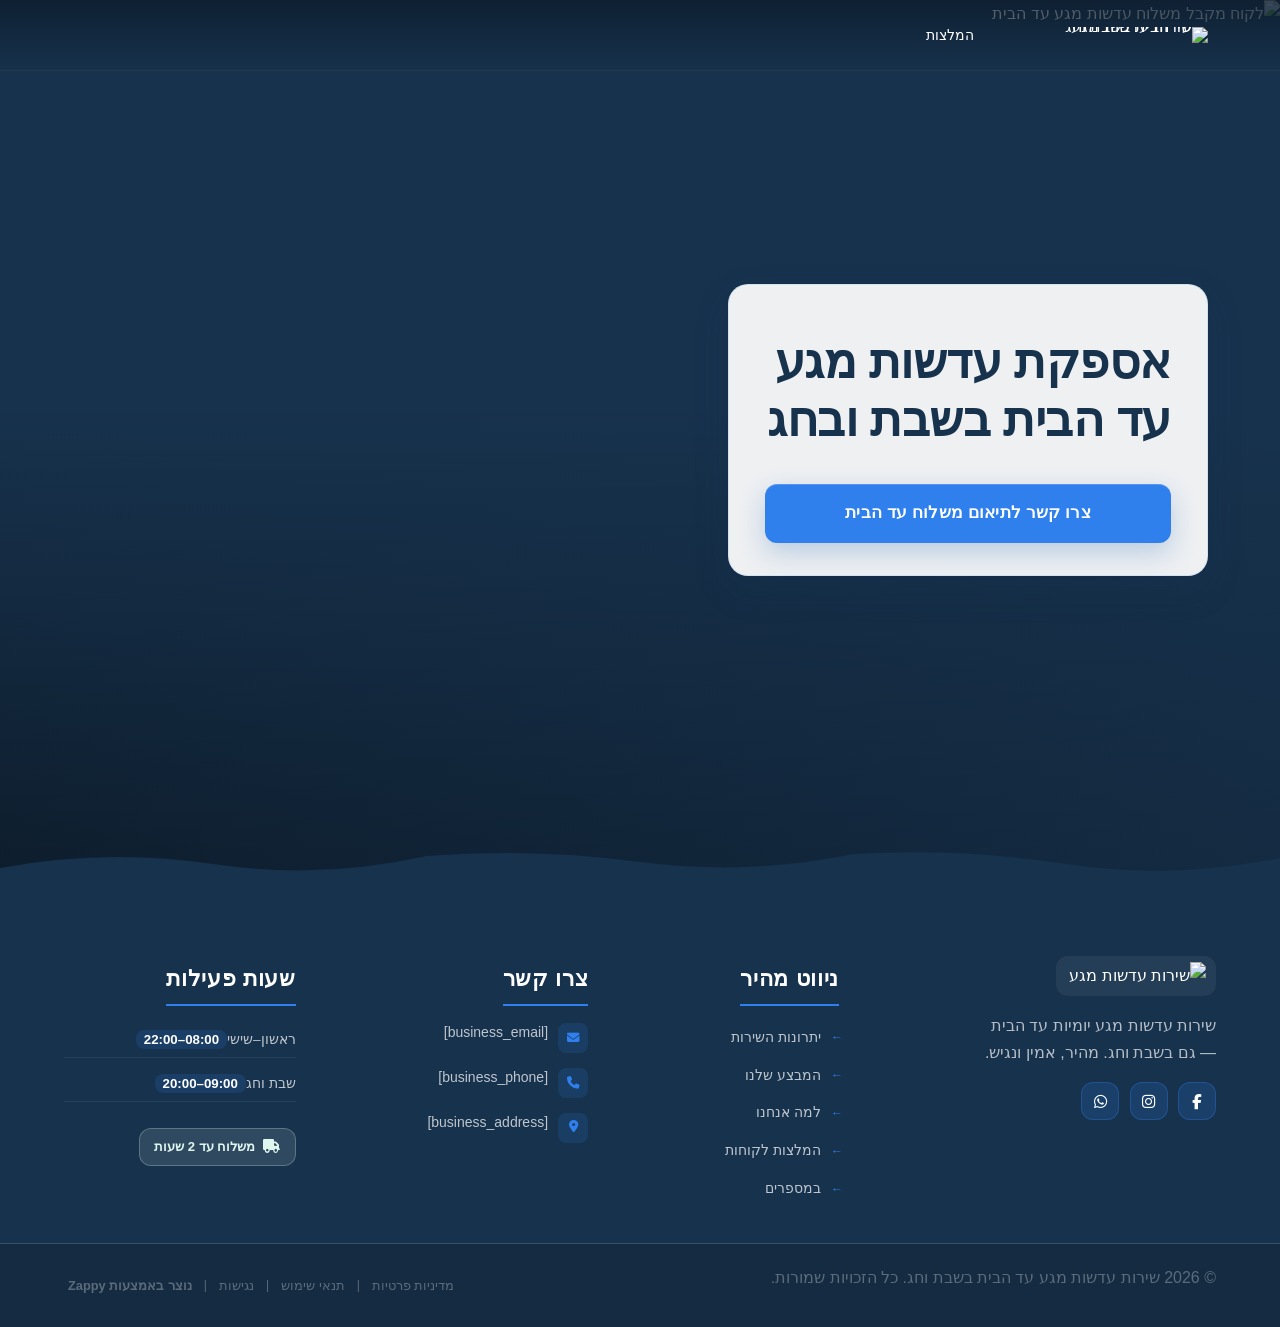
==== commit eceb5cc5: "Background sync: Progressive GitHub Sync" ====
--- a/public/index.html
+++ b/public/index.html
@@ -1 +1 @@
-<!doctype html><html dir="rtl" lang="he"><head><meta charset="UTF-8"><meta content="width=device-width,initial-scale=1" name="viewport"><meta content="index, follow" name="robots"><title>עדשות מגע משלוח עד הבית בשבת — שירות עדשות מגע עד הבית בשבת</title><meta content="A contact lens delivery service that emphasizes speed and convenience — same-day delivery straight to the customer&#39;s door, even on Shabbat and Jewish holidays. " name="description"><meta content="עדשות מגע משלוח עד הבית בשבת, הזמנת עדשות מגע יומיות אונליין, עדשות מגע דיספוסבל משלוח מהיר, עדשות מגע" name="keywords"><link href="/assets/favicon.ico" rel="icon" type="image/x-icon"><link href="/assets/favicon-16x16.png" rel="icon" type="image/png" sizes="16x16"><link href="/assets/favicon-32x32.png" rel="icon" type="image/png" sizes="32x32"><link href="/assets/favicon-48x48.png" rel="icon" type="image/png" sizes="48x48"><link href="/assets/favicon-192x192.png" rel="icon" type="image/png" sizes="192x192"><link href="/assets/favicon-512x512.png" rel="icon" type="image/png" sizes="512x512"><link href="/assets/apple-touch-icon.png" rel="apple-touch-icon"><script>!function(){"use strict";var t="7282b428-c9b8-4ae2-9b43-87fc947199f6",e="https://api.zappy5.com/api/analytics/track",a=18e5,n=2592e6,o=!0,i=!0,r=!0;var s=function(){var e="zappy_visitor_"+t,a=null;try{if(a=localStorage.getItem(e)){var o=JSON.parse(a),i=Date.now();if(i-o.created<n)return o.lastSeen=i,localStorage.setItem(e,JSON.stringify(o)),o.id}}catch(t){console.warn("Zappy Analytics: LocalStorage not available")}var r="zv_"+Date.now()+"_"+Math.random().toString(36).substr(2,9);try{localStorage.setItem(e,JSON.stringify({id:r,created:Date.now(),lastSeen:Date.now()}))}catch(t){}return r}(),c=function(){var e="zappy_session_"+t,n=null;try{if(n=sessionStorage.getItem(e)){var o=JSON.parse(n),i=Date.now();if(i-o.timestamp<a)return o.timestamp=i,sessionStorage.setItem(e,JSON.stringify(o)),o.id}}catch(t){console.warn("Zappy Analytics: SessionStorage not available")}var r="zs_"+Date.now()+"_"+Math.random().toString(36).substr(2,9);try{sessionStorage.setItem(e,JSON.stringify({id:r,timestamp:Date.now()}))}catch(t){}return r}();function l(a,n){n=n||{};var o={website_id:t,event_type:a,page_path:window.location.pathname,referrer:document.referrer||"direct",visitor_id:s,session_id:c,metadata:n};if(navigator.sendBeacon){var i=new Blob([JSON.stringify(o)],{type:"application/json"});navigator.sendBeacon(e,i)}else fetch(e,{method:"POST",headers:{"Content-Type":"application/json"},body:JSON.stringify(o),keepalive:!0}).catch(function(t){console.warn("Zappy Analytics: Failed to track event",t)})}o&&l("pageview",{title:document.title,url:window.location.href}),i&&document.addEventListener("click",function(t){var e=t.target;if("BUTTON"===e.tagName||e.closest("button")){var a="BUTTON"===e.tagName?e:e.closest("button");l("click",{element:"button",text:a.textContent.trim().substring(0,100),id:a.id||null,class:a.className||null})}else if("A"===e.tagName||e.closest("a")){var n="A"===e.tagName?e:e.closest("a");l("navigation",{element:"link",text:n.textContent.trim().substring(0,100),href:n.href,external:n.hostname!==window.location.hostname})}},!0),r&&document.addEventListener("submit",function(t){var e=t.target;l("form_submit",{form_id:e.id||null,form_name:e.name||null,form_action:e.action||null,form_method:e.method||"GET"})},!0);var m=Date.now();window.addEventListener("beforeunload",function(){l("page_unload",{time_on_page:Math.floor((Date.now()-m)/1e3),page_path:window.location.pathname})}),window.zappyAnalytics={track:l,getVisitorId:function(){return s},getSessionId:function(){return c}}}()</script><meta content="עדשות מגע משלוח עד הבית בשבת — שירות עדשות מגע עד הבית בשבת " property="og:title"><meta content="A contact lens delivery service that emphasizes speed and convenience — same-day delivery straight to the customer's door, even on Shabbat and Jewish holidays. " property="og:description"><meta content="website" property="og:type"><meta content="he_IL" property="og:locale"><meta content="summary_large_image" name="twitter:card"><meta content="עדשות מגע משלוח עד הבית בשבת — שירות עדשות מגע עד הבית בשבת " name="twitter:title"><meta content="A contact lens delivery service that emphasizes speed and convenience — same-day delivery straight to the customer's door, even on Shabbat and Jewish holidays. " name="twitter:description"><link href="https://cdnjs.cloudflare.com/ajax/libs/font-awesome/6.4.0/css/all.min.css" rel="stylesheet"><link href="/assets/favicon.ico" rel="icon" type="image/x-icon"><link href="/assets/favicon-16x16.png" rel="icon" type="image/png" sizes="16x16"><link href="/assets/favicon-32x32.png" rel="icon" type="image/png" sizes="32x32"><link href="/assets/favicon-48x48.png" rel="icon" type="image/png" sizes="48x48"><link href="/assets/favicon-192x192.png" rel="icon" type="image/png" sizes="192x192"><link href="/assets/favicon-512x512.png" rel="icon" type="image/png" sizes="512x512"><link href="/assets/apple-touch-icon.png" rel="apple-touch-icon"><link href="https://cdn.jsdelivr.net/npm/vanilla-cookieconsent@3/dist/cookieconsent.css" rel="stylesheet"><script src="https://cdn.jsdelivr.net/npm/vanilla-cookieconsent@3/dist/cookieconsent.umd.js"></script><script src="https://cdn.jsdelivr.net/gh/mickidum/acc_toolbar/acctoolbar/acctoolbar.min.js"></script><link href="/styles.css" rel="stylesheet"><style id="zappy-dropdown-submenu-styles">#navMenu li:has(.sub-menu),.nav-menu li:has(.sub-menu),.navbar li:has(.sub-menu),nav li:has(.sub-menu){position:relative}#navMenu .sub-menu,.nav-menu .sub-menu,.navbar .sub-menu,nav .sub-menu{display:block!important;position:absolute!important;top:100%;left:0;min-width:220px;background:#fff;border-radius:8px;box-shadow:0 8px 25px rgba(0,0,0,.15);padding:8px 0;opacity:0;visibility:hidden;transform:translateY(10px);transition:all .3s ease;z-index:1000;list-style:none;pointer-events:none}#navMenu li:hover>.sub-menu,.nav-menu li:hover>.sub-menu,.navbar li:hover>.sub-menu,nav li:hover>.sub-menu{opacity:1!important;visibility:visible!important;transform:translateY(0)!important;pointer-events:auto!important}.sub-menu li{list-style:none;margin:0;padding:0}.sub-menu a{display:block!important;padding:10px 16px!important;color:var(--text-dark,#333)!important;font-weight:500;text-decoration:none;white-space:nowrap;transition:background-color .2s}.sub-menu a:hover{background-color:#f5f5f5}[dir=rtl] .nav-menu .sub-menu,[dir=rtl] .navbar .sub-menu,[dir=rtl] nav .sub-menu,html[lang=ar] .nav-menu .sub-menu,html[lang=ar] .navbar .sub-menu,html[lang=ar] nav .sub-menu,html[lang=he] .nav-menu .sub-menu,html[lang=he] .navbar .sub-menu,html[lang=he] nav .sub-menu{left:auto!important;right:0!important}.sub-menu:empty,.sub-menu:not(:has(li)),.sub-menu:not(:has(li:not(.zappy-hidden-menu-item))){display:none!important;opacity:0!important;visibility:hidden!important;pointer-events:none!important}li:has(.menu-group-title):hover>.sub-menu{opacity:1!important;visibility:visible!important;transform:translateY(0)!important;pointer-events:auto!important}#navMenu>li>.menu-group-title,.nav-menu>li>.menu-group-title{display:inline-block;padding:.5rem 1rem;cursor:default;user-select:none}@media (max-width:768px){#navMenu .sub-menu,.nav-menu .sub-menu,.navbar .sub-menu,nav .sub-menu{position:static!important;transform:none!important;box-shadow:none!important;background:0 0!important;max-height:0;overflow:hidden;opacity:0;visibility:hidden;transition:max-height .3s ease,opacity .3s ease;padding:0!important;border-radius:0!important}.sub-menu.mobile-expanded{max-height:500px!important;opacity:1!important;visibility:visible!important;padding:8px 0 8px 16px!important}[dir=rtl] .sub-menu.mobile-expanded,html[lang=he] .sub-menu.mobile-expanded{padding:8px 16px 8px 0!important}#navMenu li:hover>.sub-menu,.nav-menu li:hover>.sub-menu,.navbar li:hover>.sub-menu,nav li:hover>.sub-menu{opacity:0;visibility:hidden;pointer-events:none}#navMenu li>.sub-menu.mobile-expanded,.nav-menu li>.sub-menu.mobile-expanded,.navbar li>.sub-menu.mobile-expanded,nav li>.sub-menu.mobile-expanded{opacity:1!important;visibility:visible!important;pointer-events:auto!important}#navMenu li:has(.sub-menu),.nav-menu li:has(.sub-menu),.navbar li:has(.sub-menu),nav li:has(.sub-menu){display:flex!important;flex-wrap:wrap!important;align-items:center!important;position:relative!important;min-height:44px!important}#navMenu li:has(.sub-menu)>a,.nav-menu li:has(.sub-menu)>a,.navbar li:has(.sub-menu)>a,nav li:has(.sub-menu)>a{flex:1!important;min-width:0!important}#navMenu li:has(.sub-menu)>.menu-group-title,.nav-menu li:has(.sub-menu)>.menu-group-title,.navbar li:has(.sub-menu)>.menu-group-title,nav li:has(.sub-menu)>.menu-group-title{flex:1!important;min-width:0!important;padding:0!important;line-height:inherit!important}#navMenu li:has(.sub-menu)>.sub-menu,.nav-menu li:has(.sub-menu)>.sub-menu,.navbar li:has(.sub-menu)>.sub-menu,nav li:has(.sub-menu)>.sub-menu{flex-basis:100%!important;width:100%!important}#navMenu li:has(.sub-menu)>a [class*=arrow],#navMenu li:has(.sub-menu)>a [class*=chevron],.nav-menu li:has(.sub-menu)>a .fa-angle-down,.nav-menu li:has(.sub-menu)>a .fa-chevron-down,.nav-menu li:has(.sub-menu)>a [class*=arrow],.nav-menu li:has(.sub-menu)>a [class*=chevron],nav li:has(.sub-menu)>a [class*=arrow],nav li:has(.sub-menu)>a [class*=chevron]{display:none!important;visibility:hidden!important}.mobile-submenu-toggle{display:flex!important;align-items:center!important;justify-content:center!important;width:44px!important;height:auto!important;background:0 0!important;border:none!important;cursor:pointer!important;color:var(--text-light)!important;position:static!important;flex-shrink:0!important;align-self:stretch!important;z-index:2!important;padding:0!important;margin:0!important}.mobile-submenu-toggle::after{content:''!important;width:0!important;height:0!important;border-left:6px solid transparent!important;border-right:6px solid transparent!important;border-top:7px solid currentColor!important;transition:transform .3s ease!important}.mobile-submenu-toggle.expanded::after{transform:rotate(180deg)!important}.sub-menu a{padding:10px 0!important;display:block!important;color:var(--text-light)!important}.navbar .sub-menu li a,.zappy-products-dropdown .sub-menu a,nav.navbar .sub-menu li a{color:var(--text-light)!important}}@media (min-width:769px){.mobile-submenu-toggle{display:none!important}}</style><style id="mobile-lang-menu-deployed-css">@media (max-width:768px){.lang-switcher,.nav-container .lang-switcher,.nav-cta-container .lang-switcher,.nav-ecommerce-icons .lang-switcher,.nav-icons-left .lang-switcher,.navbar .lang-switcher,.navbar .nav-cta-container .lang-switcher{display:none!important}.mobile-lang-menu{width:100%;border-top:1px solid rgba(128,128,128,.2);padding:8px 0 0 0;margin-top:8px}.mobile-lang-toggle{display:flex!important;align-items:center;justify-content:space-between;width:100%;padding:12px 16px;background:0 0;border:none;cursor:pointer;font-size:15px;color:inherit;font-family:inherit}.mobile-lang-toggle::after{content:'';display:inline-block;width:8px;height:8px;border-right:2px solid currentColor;border-bottom:2px solid currentColor;transform:rotate(45deg);transition:transform .3s ease;margin-left:8px}.mobile-lang-toggle.expanded::after{transform:rotate(-135deg)}.mobile-lang-options{max-height:0;overflow:hidden;transition:max-height .3s ease}.mobile-lang-options.expanded{max-height:300px}.mobile-lang-option{display:flex!important;align-items:center;gap:10px;padding:10px 24px;text-decoration:none;color:inherit;font-size:14px;font-family:inherit}.mobile-lang-option:hover{background:rgba(128,128,128,.1)}.mobile-lang-option.active{font-weight:600;opacity:.7;pointer-events:none}.mobile-lang-option img{width:20px;height:20px;border-radius:50%}}@media (min-width:769px){.mobile-lang-menu{display:none!important}}</style><style id="zappy-widget-visibility">#mic-access-tool-box,#mic-access-tool-general-button,#mic-init-access-tool #mic-access-tool-box,#mic-init-access-tool #mic-access-tool-general-button,#mic-init-access-tool .mic-access-tool-general-button,._access-icon,._access-menu,.mic-access-tool-box,.mic-access-tool-general-button,div[id*=mic-access-tool-box]{display:none!important;visibility:hidden!important;opacity:0!important;pointer-events:none!important}</style></head><body><nav class="navbar" dir="rtl"><button aria-label="Menu" class="mobile-toggle" id="mobileToggle"><svg viewBox="0 0 24 24" fill="none" height="24" width="24" class="hamburger-icon"><path d="M3 12h18M3 6h18M3 18h18" stroke="currentColor" stroke-linecap="round" stroke-width="2"></path></svg><svg viewBox="0 0 24 24" fill="none" height="24" width="24" class="close-icon" style="display:none"><path d="M18 6L6 18M6 6l12 12" stroke="currentColor" stroke-linecap="round" stroke-width="2"></path></svg></button><button aria-label="Call" class="phone-header-btn" data-phone="050-000-0000"><svg viewBox="0 0 24 24" fill="currentColor" height="20" width="20"><path d="M22 16.92v3a2 2 0 0 1-2.18 2 19.79 19.79 0 0 1-8.63-3.07 19.5 19.5 0 0 1-6-6 19.79 19.79 0 0 1-3.07-8.67A2 2 0 0 1 4.11 2h3a2 2 0 0 1 2 1.72 12.84 12.84 0 0 0 .7 2.81 2 2 0 0 1-.45 2.11L8.09 9.91a16 16 0 0 0 6 6l1.27-1.27a2 2 0 0 1 2.11-.45 12.84 12.84 0 0 0 2.81.7A2 2 0 0 1 22 16.92z"></path></svg></button><div class="nav-container"><div class="nav-right-group"><div class="nav-brand"><a href="/" class="logo-link"><img alt="שירות עדשות מגע עד הבית בשבת וחג" src="/assets/business-logo.webp" class="logo"></a></div><ul class="nav-menu" id="navMenu"><li><a href="#testimonials">המלצות</a></li></ul></div><div class="nav-cta-container"></div></div></nav><script>window.addEventListener("load",function(){const e=document.querySelector(".navbar, nav, header");if(!e)return void console.log("[Navbar] Navbar element not found");let t=document.getElementById("mobileToggle")||document.querySelector(".mobile-toggle")||document.querySelector(".hamburger")||document.querySelector(".hamburger-menu")||document.querySelector(".menu-toggle")||document.querySelector(".burger-menu")||document.querySelector('[aria-label="Menu"]')||document.querySelector('[aria-label="תפריט"]');const o=document.querySelector(".phone-header-btn"),n=window.getComputedStyle(e);let r=n.backgroundColor;if(console.log("[Navbar] Initial navbar background:",r),"transparent"===r||"rgba(0, 0, 0, 0)"===r||r.startsWith("rgba")&&r.includes(", 0)")){const e=n.backgroundImage;if(e&&"none"!==e)console.log("[Navbar] Navbar has background image/gradient, using dark text"),r="rgb(240, 240, 240)";else{const e=window.getComputedStyle(document.body).backgroundColor;console.log("[Navbar] Navbar transparent, using body background:",e),r=e}}const i=r.match(/\d+/g);if(i&&i.length>=3){const e=(.299*parseInt(i[0])+.587*parseInt(i[1])+.114*parseInt(i[2]))/255;console.log("[Navbar] Mobile button colors preserved from Claude CSS (luminance:",e.toFixed(2)+")");const n=document.createElement("style");n.id="zappy-mobile-nav-fix";document.documentElement.lang;document.documentElement.dir,n.textContent='\n        /* Hide mobile buttons on desktop, show only on mobile */\n        @media (min-width: 769px) {\n          .mobile-toggle,\n          .phone-header-btn {\n            display: none !important;\n          }\n        }\n        \n        /* Show and position mobile buttons correctly on mobile */\n        @media (max-width: 768px) {\n          .mobile-toggle,\n          .phone-header-btn {\n            position: absolute !important;\n            top: 50% !important;\n            transform: translateY(-50%) !important;\n            z-index: 1001 !important;\n            display: flex !important;\n            align-items: center !important;\n            justify-content: center !important;\n            width: 36px !important;\n            height: 36px !important;\n            border-radius: 50% !important;\n            border: none !important;\n            cursor: pointer !important;\n            padding: 6px !important;\n            background: none !important;\n            color: var(--nav-text, var(--text-light)) !important;\n          }\n          \n          /* LTR positioning (default): hamburger LEFT, phone RIGHT */\n          html:not([dir="rtl"]):not([lang="he"]):not([lang="ar"]) .mobile-toggle,\n          html[dir="ltr"] .mobile-toggle {\n            left: 12px !important;\n            right: auto !important;\n          }\n          html:not([dir="rtl"]):not([lang="he"]):not([lang="ar"]) .phone-header-btn,\n          html[dir="ltr"] .phone-header-btn {\n            right: 12px !important;\n            left: auto !important;\n          }\n          \n          /* RTL positioning: hamburger RIGHT, phone LEFT */\n          html[dir="rtl"] .mobile-toggle,\n          html[lang="he"] .mobile-toggle,\n          html[lang="ar"] .mobile-toggle {\n            right: 12px !important;\n            left: auto !important;\n          }\n          html[dir="rtl"] .phone-header-btn,\n          html[lang="he"] .phone-header-btn,\n          html[lang="ar"] .phone-header-btn {\n            left: 12px !important;\n            right: auto !important;\n          }\n          \n          /* CRITICAL: Ensure nav-container has min-height on mobile */\n          /* All children are positioned absolutely/fixed on mobile, so height:auto collapses to 0 */\n          .nav-container {\n            min-height: 70px !important;\n            position: relative !important;\n          }\n          \n          /* Ensure SVG icons are properly sized and inherit color */\n          .mobile-toggle svg,\n          .phone-header-btn svg {\n            width: 24px !important;\n            height: 24px !important;\n            /* Don\'t force display - let JavaScript control hamburger/close toggle */\n          }\n          \n          /* Reset nav-cta-container on mobile - remove desktop box-shadow/padding */\n          /* that creates a visible ghost box when CTA button is hidden */\n          .nav-cta-container {\n            box-shadow: none !important;\n            padding: 0 !important;\n          }\n          \n          /* Hide nav-cta-container entirely on mobile when there\'s no lang-switcher */\n          /* (only the CTA button is inside, and it\'s hidden on mobile) */\n          .nav-cta-container:not(:has(.lang-switcher)) {\n            display: none !important;\n          }\n          \n          /* CRITICAL: Prevent hero image fade gradient from bleeding over headline text */\n          /* The .image-fade-gradient has bottom: -30px (extends below parent) */\n          /* On mobile stacked layout, this overlaps the h1 text below the image */\n          .hero-image-column {\n            overflow: hidden !important;\n          }\n          .image-fade-gradient {\n            bottom: 0 !important;\n          }\n          \n          /* Hide desktop language switcher on mobile - hamburger menu handles it */\n          /* High specificity to override stored CSS */\n          .lang-switcher,\n          .nav-cta-container .lang-switcher,\n          .nav-container .lang-switcher,\n          .navbar .lang-switcher,\n          .navbar .nav-cta-container .lang-switcher {\n            display: none !important;\n          }\n        }\n      ';const r=document.getElementById("zappy-mobile-nav-fix");r&&r.remove(),document.head.appendChild(n),console.log("[Navbar] Critical CSS injected for mobile nav positioning");const l=window.innerWidth<=768;if(t){const e=t.querySelector(".hamburger-icon"),o=t.querySelector(".close-icon");e&&(e.style.setProperty("width","24px","important"),e.style.setProperty("height","24px","important"),e.style.setProperty("display","block","important")),o&&(o.style.setProperty("width","24px","important"),o.style.setProperty("height","24px","important"),o.style.setProperty("display","none","important")),l?(t.style.setProperty("position","absolute","important"),t.style.setProperty("top","50%","important"),t.style.setProperty("transform","translateY(-50%)","important"),t.style.setProperty("z-index","1001","important"),t.style.removeProperty("left"),t.style.removeProperty("right"),console.log("[Navbar] Mobile toggle positioning applied (mobile viewport)")):(t.style.removeProperty("position"),t.style.removeProperty("top"),t.style.removeProperty("transform"),t.style.removeProperty("z-index"),t.style.removeProperty("left"),t.style.removeProperty("right"),console.log("[Navbar] Desktop viewport - cleared mobile toggle inline positioning"))}if(o){const e=o.querySelector("svg");e&&(e.style.width="24px",e.style.height="24px",e.setAttribute("width","24"),e.setAttribute("height","24")),l?(o.style.setProperty("position","absolute","important"),o.style.setProperty("top","50%","important"),o.style.setProperty("transform","translateY(-50%)","important"),o.style.setProperty("z-index","1001","important"),o.style.removeProperty("left"),o.style.removeProperty("right"),console.log("[Navbar] Phone button positioning applied (mobile viewport)")):(o.style.removeProperty("position"),o.style.removeProperty("top"),o.style.removeProperty("transform"),o.style.removeProperty("z-index"),o.style.removeProperty("left"),o.style.removeProperty("right"),console.log("[Navbar] Desktop viewport - cleared phone button inline positioning"))}}else console.log("[Navbar] Could not parse background color:",r);t=document.getElementById("mobileToggle")||document.querySelector(".mobile-toggle")||document.querySelector(".hamburger")||document.querySelector(".hamburger-menu")||document.querySelector(".menu-toggle")||document.querySelector(".burger-menu")||document.querySelector('[aria-label="Menu"]')||document.querySelector('[aria-label="תפריט"]');const l=document.getElementById("navMenu")||document.querySelector(".nav-menu")||document.querySelector(".nav-links")||document.querySelector("nav ul:not(.submenu)");if(!t||!l)return void console.log("[Navbar] Mobile toggle or menu not found:",{toggle:!!t,menu:!!l});l.id||(l.id="navMenu"),console.log("[Navbar] Initializing mobile menu...");const a=t.cloneNode(!0);t.parentNode.replaceChild(a,t),a.addEventListener("click",function(e){e.preventDefault(),e.stopPropagation();const t=this.querySelector(".hamburger-icon"),o=this.querySelector(".close-icon");l.classList.contains("active")?(l.classList.remove("active"),t&&t.style.setProperty("display","block","important"),o&&o.style.setProperty("display","none","important"),document.body.style.overflow="",console.log("[Navbar] Menu closed")):(l.classList.add("active"),t&&t.style.setProperty("display","none","important"),o&&o.style.setProperty("display","block","important"),document.body.style.overflow="hidden",console.log("[Navbar] Menu opened"))}),l.querySelectorAll("a").forEach(function(e){e.addEventListener("click",function(){if("#"===this.getAttribute("href"))return;const e=a.querySelector(".hamburger-icon"),t=a.querySelector(".close-icon");l.classList.remove("active"),e&&e.style.setProperty("display","block","important"),t&&t.style.setProperty("display","none","important"),document.body.style.overflow="",console.log("[Navbar] Menu closed (link clicked)")})});var s=l.querySelectorAll(".dropdown-toggle");s.forEach(function(e){e.addEventListener("click",function(e){e.preventDefault(),e.stopPropagation();var t=this.closest(".nav-dropdown");t&&(t.parentNode.querySelectorAll(".nav-dropdown.open").forEach(function(e){e!==t&&e.classList.remove("open")}),t.classList.toggle("open"),console.log("[Navbar] Dropdown toggled:",t.classList.contains("open")?"open":"closed"))})}),document.addEventListener("click",function(e){e.target.closest(".nav-dropdown")||document.querySelectorAll(".nav-dropdown.open").forEach(function(e){e.classList.remove("open")})}),console.log("[Navbar] Dropdown handlers initialized for "+s.length+" dropdowns"),o&&o.addEventListener("click",function(){const e=document.querySelectorAll('a[href^="tel:"]'),t=e.length>0?e[0].getAttribute("href").replace("tel:",""):"[business_phone]";window.location.href="tel:"+t,console.log("[Navbar] Phone button clicked")}),console.log("[Navbar] Mobile menu initialized successfully");const p=function(){const e=document.querySelector(".whatsapp-float");e&&(window.innerWidth>=769?(e.style.setProperty("display","none","important"),e.style.setProperty("visibility","hidden","important"),e.style.setProperty("opacity","0","important"),e.style.setProperty("pointer-events","none","important"),console.log("[WhatsApp] Button hidden on desktop")):(e.style.removeProperty("display"),e.style.removeProperty("visibility"),e.style.removeProperty("opacity"),e.style.removeProperty("pointer-events"),console.log("[WhatsApp] Button visible on mobile")))};let c;p(),window.addEventListener("resize",function(){clearTimeout(c),c=setTimeout(p,100)})})</script><main><section class="index-hero-section" data-hero-type="fullscreen-scrim" data-layout-spec="בית-hero" dir="rtl" id="hero"><div class="index-hero-bg"><img alt="לקוח מקבל משלוח עדשות מגע עד הבית" src="/assets/site-index-hero-image-1.webp" data-context="Bright daylight lifestyle photo: a smiling Israeli customer standing at an open front door of a modern home, receiving a small minimal white envelope or pouch delivery package from a delivery person. The scene is warm and welcoming, shot from slightly inside the home looking outward. No visible product branding, no lens box packaging, no text on the package. Natural morning light, clean domestic setting with a light-colored door and tiled floor. Photorealistic, cool daylight palette, depth of field with the door and exterior slightly soft." data-hero-bg="true" data-placeholder="index-hero-image-1" height="900" width="1440"></div><div class="index-hero-scrim" aria-hidden="true"></div><div class="index-hero-card-wrapper"><div class="index-hero-card"><div class="index-hero-badge"><svg viewBox="0 0 24 24" fill="none" height="14" width="14" data-element-type="icon" data-icon-type="svg" stroke="currentColor" stroke-linecap="round" stroke-linejoin="round" stroke-width="2.2" aria-hidden="true"><circle cx="12" cy="12" r="10"></circle><polyline points="12 6 12 12 16 14"></polyline></svg><span>משלוח מהיום להיום</span></div><h1 class="index-hero-h1">עדשות מגע עד הבית &nbsp;בשבת וחג</h1><h3 class="index-hero-subtitle">ללא טפסים, ללא המתנה. מתקשרים, ומקבלים את העדשות ישירות לדלת — באותו היום.</h3><ul class="index-hero-reassurance"><li><span class="index-hero-reassurance-icon"><svg viewBox="0 0 24 24" fill="none" height="18" width="18" data-element-type="icon" data-icon-type="svg" stroke="currentColor" stroke-linecap="round" stroke-linejoin="round" stroke-width="2.2"><path d="M3 9l9-7 9 7v11a2 2 0 01-2 2H5a2 2 0 01-2-2z"></path><polyline points="9 22 9 12 15 12 15 22"></polyline></svg></span><span class="index-hero-reassurance-text">משלוח עד הבית</span></li><li><span class="index-hero-reassurance-icon"><svg viewBox="0 0 24 24" fill="none" height="18" width="18" data-element-type="icon" data-icon-type="svg" stroke="currentColor" stroke-linecap="round" stroke-linejoin="round" stroke-width="2.2"><rect height="18" rx="2" ry="2" width="18" x="3" y="4"></rect><line x1="16" x2="16" y1="2" y2="6"></line><line x1="8" x2="8" y1="2" y2="6"></line><line x1="3" x2="21" y1="10" y2="10"></line></svg></span><span class="index-hero-reassurance-text">פתוח בשבת וחג</span></li><li><span class="index-hero-reassurance-icon"><svg viewBox="0 0 24 24" fill="none" height="18" width="18" data-element-type="icon" data-icon-type="svg" stroke="currentColor" stroke-linecap="round" stroke-linejoin="round" stroke-width="2.2"><path d="M21 16V8a2 2 0 00-1-1.73l-7-4a2 2 0 00-2 0l-7 4A2 2 0 003 8v8a2 2 0 001 1.73l7 4a2 2 0 002 0l7-4A2 2 0 0021 16z"></path></svg></span><span class="index-hero-reassurance-text">10 זוגות יומיות בסט</span></li></ul><div class="index-hero-ctas"><a href="tel:[business_phone]" class="index-hero-btn-primary"><svg viewBox="0 0 24 24" fill="none" height="18" width="18" data-element-type="icon" data-icon-type="svg" stroke="currentColor" stroke-linecap="round" stroke-linejoin="round" stroke-width="2.2" aria-hidden="true"><path d="M22 16.92v3a2 2 0 01-2.18 2 19.79 19.79 0 01-8.63-3.07A19.5 19.5 0 013.07 9.81 19.79 19.79 0 01.02 1.18 2 2 0 012 0h3a2 2 0 012 1.72c.127.96.361 1.903.7 2.81a2 2 0 01-.45 2.11L6.09 7.91a16 16 0 006 6l1.27-1.27a2 2 0 012.11-.45c.907.339 1.85.573 2.81.7A2 2 0 0122 16.92z"></path></svg>התקשרו עכשיו</a><a href="#whats-included" class="index-hero-btn-secondary">מה כלול בסט?</a></div><p class="index-hero-note"><svg viewBox="0 0 24 24" fill="none" height="14" width="14" data-element-type="icon" data-icon-type="svg" stroke="currentColor" stroke-linecap="round" stroke-linejoin="round" stroke-width="2" aria-hidden="true"><circle cx="12" cy="12" r="10"></circle><line x1="12" x2="12" y1="8" y2="12"></line><line x1="12" x2="12.01" y1="16" y2="16"></line></svg>ההזמנה בטלפון בלבד — ללא טפסים ולא צריך לצאת מהבית</p></div></div><div class="index-hero-divider-wrapper"><svg viewBox="0 0 1440 80" aria-hidden="true" preserveAspectRatio="none" xmlns="http://www.w3.org/2000/svg"><path d="M0,80 L0,48 Q120,28 240,44 T480,36 Q600,28 720,42 T960,34 Q1080,28 1200,44 T1440,38 L1440,80 Z" fill="var(--bg-dark)"></path></svg></div></section></main><footer class="site-footer" dir="rtl"><div class="footer-top"><div class="footer-container"><div class="footer-grid"><div class="footer-col footer-brand"><img alt="שירות עדשות מגע עד הבית בשבת וחג" src="/assets/business-logo.webp" class="logo"><p class="footer-tagline">שירות עדשות מגע יומיות עד הבית — גם בשבת וחג. מהיר, אמין ונגיש.</p><div class="footer-social"><a href="[facebook_handle]" aria-label="Facebook"><i class="fab fa-facebook-f"></i></a><a href="[instagram_handle]" aria-label="Instagram"><i class="fab fa-instagram"></i></a><a href="[whatsapp_handle]" aria-label="WhatsApp"><i class="fab fa-whatsapp"></i></a></div></div><div class="footer-col"><h3 class="footer-heading">ניווט מהיר</h3><ul class="footer-links"><li><a href="#features">יתרונות השירות</a></li><li><a href="#offer">המבצע שלנו</a></li><li><a href="#benefits">למה אנחנו</a></li><li><a href="#testimonials">המלצות לקוחות</a></li><li><a href="#stats">במספרים</a></li></ul></div><div class="footer-col"><h3 class="footer-heading">צרו קשר</h3><ul class="footer-contact"><li><span class="contact-icon"><i class="fas fa-envelope"></i></span><span class="contact-text"><a href="mailto:[business_email]">[business_email]</a></span></li><li><span class="contact-icon"><i class="fas fa-phone"></i></span><span class="contact-text"><a href="tel:[business_phone]">[business_phone]</a></span></li><li><a href="/"><span class="contact-icon"><i class="fas fa-map-marker-alt"></i></span><span class="contact-text">[business_address]</span></a></li></ul></div><div class="footer-col"><h3 class="footer-heading">שעות פעילות</h3><ul class="footer-hours"><li><a href="/"><span class="hours-day">ראשון–שישי</span><span class="hours-time">08:00–22:00</span></a></li><li><a href="/"><span class="hours-day">שבת וחג</span><span class="hours-time">09:00–20:00</span></a></li></ul><div class="footer-badge"><i class="fas fa-truck"></i><span>משלוח עד 2 שעות</span></div></div></div></div></div><div class="footer-bottom"><div class="footer-container"><div class="footer-bottom-inner"><p class="footer-copyright">© 2026 שירות עדשות מגע עד הבית בשבת וחג. כל הזכויות שמורות.</p><div class="footer-legal"><a href="/privacy">מדיניות פרטיות</a><span class="footer-divider">|</span><a href="/terms">תנאי שימוש</a><span class="footer-divider">|</span><a href="/accessibility">נגישות</a><span class="footer-divider">|</span><a href="https://zappy5.com" class="zappy-attribution" target="_blank">נוצר באמצעות Zappy</a></div></div></div></div></footer><a href="https://wa.me/[whatsapp_handle]" class="whatsapp-float" aria-label="WhatsApp"><i class="fab fa-whatsapp"></i></a><div data-integration="accessibility:toolbar"></div><script src="/script.js"></script><script id="zappy-mobile-submenu-script">!function(){function e(){if(window.innerWidth>768)return document.querySelectorAll(".mobile-submenu-toggle").forEach(function(e){e.remove()}),void document.querySelectorAll(".sub-menu.mobile-expanded").forEach(function(e){e.classList.remove("mobile-expanded")});document.querySelectorAll(".nav-menu li:has(.sub-menu), nav li:has(.sub-menu), .navbar li:has(.sub-menu), #navMenu li:has(.sub-menu)").forEach(function(e){if(!e.querySelector(".mobile-submenu-toggle")){var t=e.querySelector(".sub-menu"),n=e.querySelector(":scope > a");if(t&&n){var o=document.createElement("button");o.className="mobile-submenu-toggle",o.setAttribute("aria-label","Toggle submenu"),o.setAttribute("type","button"),n.insertAdjacentElement("afterend",o),o.addEventListener("click",function(e){e.preventDefault(),e.stopPropagation(),document.querySelectorAll(".sub-menu.mobile-expanded").forEach(function(e){if(e!==t){e.classList.remove("mobile-expanded");var n=e.parentElement.querySelector(".mobile-submenu-toggle");n&&n.classList.remove("expanded")}}),t.classList.toggle("mobile-expanded"),o.classList.toggle("expanded")})}}})}var t;"loading"===document.readyState?document.addEventListener("DOMContentLoaded",e):e(),window.addEventListener("resize",function(){clearTimeout(t),t=setTimeout(e,250)});var n=new MutationObserver(function(t){t.forEach(function(t){if("attributes"===t.type){var n=t.target;n.classList&&(n.classList.contains("active")||n.classList.contains("open"))&&setTimeout(e,100)}})});setTimeout(function(){document.querySelectorAll(".mobile-menu, .nav-menu, #navMenu, nav").forEach(function(e){n.observe(e,{attributes:!0,attributeFilter:["class","style"]})})},500)}()</script><script id="zappy-navbar-scroll-effect">!function(){var e=document.querySelector("nav.navbar,.navbar:not(.zappy-catalog-menu)"),t=document.querySelector(".zappy-catalog-menu,#zappy-catalog-menu");if(e){var r="rgba(255,255,255,0.85)",o=getComputedStyle(document.documentElement),a=o.getPropertyValue("--text-dark").trim()||"#1a1a1a",s=(o.getPropertyValue("--text-light").trim(),a);e.style.transition="background 0.3s ease,backdrop-filter 0.3s ease,-webkit-backdrop-filter 0.3s ease,box-shadow 0.3s ease",t&&(t.style.transition="background 0.3s ease,backdrop-filter 0.3s ease,-webkit-backdrop-filter 0.3s ease");var n="a,.navbar-brand,.navbar-brand a,.dropdown-toggle,.mobile-toggle,.phone-header-btn,.mobile-hamburger-btn,.mobile-close-btn,.mobile-submenu-toggle,.nav-link",l=["cart-link","login-link","nav-search-toggle","search-toggle"];window.addEventListener("scroll",f,{passive:!0}),window.addEventListener("resize",f,{passive:!0}),f();var i=document.querySelector('section[class*="hero"],[data-hero-type],main>section:first-child'),d=!1;if(i){var p=getComputedStyle(i),c=p.backgroundImage;if(c&&"none"!==c)if(-1!==c.indexOf("url(")){var b=p.backgroundColor.match(/\d+/g);d=!(b&&b.length>=3)||h(parseInt(b[0]),parseInt(b[1]),parseInt(b[2]))<.4}else if(-1!==c.indexOf("gradient")){var y=c.match(/rgba?\(\s*(\d+)\s*,\s*(\d+)\s*,\s*(\d+)/g);if(y&&y.length>0){for(var g=0,m=0;m<y.length;m++){var u=y[m].match(/\d+/g);g+=h(parseInt(u[0]),parseInt(u[1]),parseInt(u[2]))}d=g/y.length<.4}else d=!0}else d=!0;else{var k=p.backgroundColor.match(/\d+/g);k&&k.length>=3&&(d=h(parseInt(k[0]),parseInt(k[1]),parseInt(k[2]))<.4)}}d||(window.removeEventListener("scroll",f),window.removeEventListener("resize",f),e.classList.add("scrolled"),window.innerWidth>768&&(e.style.setProperty("--frosted-text",s),e.style.setProperty("background-image","none","important"),e.style.setProperty("background-color",r,"important"),e.style.backdropFilter="blur(12px)",e.style.webkitBackdropFilter="blur(12px)",e.style.boxShadow="0 2px 16px rgba(0,0,0,0.12)",w(e,s)),t&&(t.classList.add("scrolled"),window.innerWidth>768&&(t.style.setProperty("background",r,"important"),t.style.setProperty("backdrop-filter","blur(12px)","important"),t.style.setProperty("-webkit-backdrop-filter","blur(12px)","important"),w(t,s))),window._zappyNavNoDarkHero=!0)}function w(e,t){for(var r=e.querySelectorAll(n),o=0;o<r.length;o++){var a=!1;(r[o].closest(".sub-menu")||r[o].closest(".dropdown-menu"))&&(a=!0);for(var s=0;s<l.length;s++)if(r[o].classList.contains(l[s])){a=!0;break}a||r[o].style.setProperty("color",t,"important")}}function v(e){for(var t=e.querySelectorAll(n),r=0;r<t.length;r++)t[r].closest(".sub-menu")||t[r].closest(".dropdown-menu")||t[r].style.removeProperty("color")}function f(){if(!window._zappyNavNoDarkHero){if(window.innerWidth<=768)return e.classList.remove("scrolled"),v(e),void(t&&(t.classList.remove("scrolled"),v(t)));(window.scrollY||window.pageYOffset)>60?(e.classList.add("scrolled"),e.style.setProperty("background-color",r,"important"),e.style.setProperty("background-image","none","important"),e.style.setProperty("--frosted-text",s),e.style.backdropFilter="blur(12px)",e.style.webkitBackdropFilter="blur(12px)",e.style.boxShadow="0 2px 16px rgba(0,0,0,0.12)",w(e,s),t&&(t.classList.add("scrolled"),t.style.setProperty("background",r,"important"),t.style.setProperty("backdrop-filter","blur(12px)","important"),t.style.setProperty("-webkit-backdrop-filter","blur(12px)","important"),w(t,s))):(e.classList.remove("scrolled"),e.style.setProperty("background-color","transparent","important"),e.style.removeProperty("background-image"),e.style.removeProperty("--frosted-text"),e.style.backdropFilter="none",e.style.webkitBackdropFilter="none",e.style.boxShadow="none",v(e),t&&(t.classList.remove("scrolled"),t.style.setProperty("background","transparent","important"),t.style.setProperty("backdrop-filter","none","important"),t.style.setProperty("-webkit-backdrop-filter","none","important"),v(t)))}}function h(e,t,r){return t/=255,r/=255,.2126*(e=(e/=255)<=.03928?e/12.92:Math.pow((e+.055)/1.055,2.4))+.7152*(t=t<=.03928?t/12.92:Math.pow((t+.055)/1.055,2.4))+.0722*(r=r<=.03928?r/12.92:Math.pow((r+.055)/1.055,2.4))}}()</script><script id="zappy-mobile-lang-menu-script">!function(){function e(){if(window.innerWidth>768){var e=document.querySelector(".mobile-lang-menu");e&&e.remove()}else if(!document.querySelector(".mobile-lang-menu")){var n=document.querySelector(".lang-switcher");if(n){var a=n.querySelector(".lang-switcher-dropdown");if(a){var i=a.querySelectorAll(".lang-option");if(0!==i.length){var t=document.getElementById("navMenu")||document.querySelector(".nav-menu")||document.querySelector("nav ul");if(t){var l=document.documentElement.lang||"en",s=document.createElement("div");s.className="mobile-lang-menu";var c={he:{name:"עברית",flag:"https://api.iconify.design/circle-flags/il.svg"},en:{name:"English",flag:"https://api.iconify.design/circle-flags/us.svg"},ar:{name:"العربية",flag:"https://api.iconify.design/circle-flags/sa.svg"},fr:{name:"Français",flag:"https://api.iconify.design/circle-flags/fr.svg"},es:{name:"Español",flag:"https://api.iconify.design/circle-flags/es.svg"},de:{name:"Deutsch",flag:"https://api.iconify.design/circle-flags/de.svg"},ru:{name:"Русский",flag:"https://api.iconify.design/circle-flags/ru.svg"},zh:{name:"中文",flag:"https://api.iconify.design/circle-flags/cn.svg"},ja:{name:"日本語",flag:"https://api.iconify.design/circle-flags/jp.svg"},pt:{name:"Português",flag:"https://api.iconify.design/circle-flags/br.svg"},it:{name:"Italiano",flag:"https://api.iconify.design/circle-flags/it.svg"},ko:{name:"한국어",flag:"https://api.iconify.design/circle-flags/kr.svg"}}[l]||{name:l,flag:""},r=document.createElement("button");r.className="mobile-lang-toggle",r.type="button";var g=c.flag?'<img src="'+c.flag+'" width="20" height="20" alt="" style="border-radius:50%;margin-right:8px;margin-left:8px;">':"";r.innerHTML=g+c.name,s.appendChild(r);var o=document.createElement("div");o.className="mobile-lang-options";var d=document.createElement("a");d.className="mobile-lang-option active",d.href="#",d.innerHTML=g+c.name,o.appendChild(d),i.forEach(function(e){var n=document.createElement("a");n.className="mobile-lang-option",n.href=e.getAttribute("href"),n.innerHTML=e.innerHTML,o.appendChild(n)}),s.appendChild(o),t.appendChild(s),r.addEventListener("click",function(e){e.preventDefault(),e.stopPropagation(),r.classList.toggle("expanded"),o.classList.toggle("expanded")})}}}}}}"loading"===document.readyState?document.addEventListener("DOMContentLoaded",e):e(),window.addEventListener("resize",function(){clearTimeout(window._mlrt),window._mlrt=setTimeout(e,250)})}()</script></body></html>+<!doctype html><html dir="rtl" lang="he"><head><meta charset="UTF-8"><meta content="width=device-width,initial-scale=1" name="viewport"><meta content="index, follow" name="robots"><title>עדשות מגע משלוח עד הבית בשבת — שירות עדשות מגע עד הבית בשבת</title><meta content="A contact lens delivery service that emphasizes speed and convenience — same-day delivery straight to the customer&#39;s door, even on Shabbat and Jewish holidays. " name="description"><meta content="עדשות מגע משלוח עד הבית בשבת, הזמנת עדשות מגע יומיות אונליין, עדשות מגע דיספוסבל משלוח מהיר, עדשות מגע" name="keywords"><link href="/assets/favicon.ico" rel="icon" type="image/x-icon"><link href="/assets/favicon-16x16.png" rel="icon" type="image/png" sizes="16x16"><link href="/assets/favicon-32x32.png" rel="icon" type="image/png" sizes="32x32"><link href="/assets/favicon-48x48.png" rel="icon" type="image/png" sizes="48x48"><link href="/assets/favicon-192x192.png" rel="icon" type="image/png" sizes="192x192"><link href="/assets/favicon-512x512.png" rel="icon" type="image/png" sizes="512x512"><link href="/assets/apple-touch-icon.png" rel="apple-touch-icon"><script>!function(){"use strict";var t="7282b428-c9b8-4ae2-9b43-87fc947199f6",e="https://api.zappy5.com/api/analytics/track",a=18e5,n=2592e6,o=!0,i=!0,r=!0;var s=function(){var e="zappy_visitor_"+t,a=null;try{if(a=localStorage.getItem(e)){var o=JSON.parse(a),i=Date.now();if(i-o.created<n)return o.lastSeen=i,localStorage.setItem(e,JSON.stringify(o)),o.id}}catch(t){console.warn("Zappy Analytics: LocalStorage not available")}var r="zv_"+Date.now()+"_"+Math.random().toString(36).substr(2,9);try{localStorage.setItem(e,JSON.stringify({id:r,created:Date.now(),lastSeen:Date.now()}))}catch(t){}return r}(),c=function(){var e="zappy_session_"+t,n=null;try{if(n=sessionStorage.getItem(e)){var o=JSON.parse(n),i=Date.now();if(i-o.timestamp<a)return o.timestamp=i,sessionStorage.setItem(e,JSON.stringify(o)),o.id}}catch(t){console.warn("Zappy Analytics: SessionStorage not available")}var r="zs_"+Date.now()+"_"+Math.random().toString(36).substr(2,9);try{sessionStorage.setItem(e,JSON.stringify({id:r,timestamp:Date.now()}))}catch(t){}return r}();function l(a,n){n=n||{};var o={website_id:t,event_type:a,page_path:window.location.pathname,referrer:document.referrer||"direct",visitor_id:s,session_id:c,metadata:n};if(navigator.sendBeacon){var i=new Blob([JSON.stringify(o)],{type:"application/json"});navigator.sendBeacon(e,i)}else fetch(e,{method:"POST",headers:{"Content-Type":"application/json"},body:JSON.stringify(o),keepalive:!0}).catch(function(t){console.warn("Zappy Analytics: Failed to track event",t)})}o&&l("pageview",{title:document.title,url:window.location.href}),i&&document.addEventListener("click",function(t){var e=t.target;if("BUTTON"===e.tagName||e.closest("button")){var a="BUTTON"===e.tagName?e:e.closest("button");l("click",{element:"button",text:a.textContent.trim().substring(0,100),id:a.id||null,class:a.className||null})}else if("A"===e.tagName||e.closest("a")){var n="A"===e.tagName?e:e.closest("a");l("navigation",{element:"link",text:n.textContent.trim().substring(0,100),href:n.href,external:n.hostname!==window.location.hostname})}},!0),r&&document.addEventListener("submit",function(t){var e=t.target;l("form_submit",{form_id:e.id||null,form_name:e.name||null,form_action:e.action||null,form_method:e.method||"GET"})},!0);var m=Date.now();window.addEventListener("beforeunload",function(){l("page_unload",{time_on_page:Math.floor((Date.now()-m)/1e3),page_path:window.location.pathname})}),window.zappyAnalytics={track:l,getVisitorId:function(){return s},getSessionId:function(){return c}}}()</script><meta content="עדשות מגע משלוח עד הבית בשבת — שירות עדשות מגע עד הבית בשבת " property="og:title"><meta content="A contact lens delivery service that emphasizes speed and convenience — same-day delivery straight to the customer's door, even on Shabbat and Jewish holidays. " property="og:description"><meta content="website" property="og:type"><meta content="he_IL" property="og:locale"><meta content="summary_large_image" name="twitter:card"><meta content="עדשות מגע משלוח עד הבית בשבת — שירות עדשות מגע עד הבית בשבת " name="twitter:title"><meta content="A contact lens delivery service that emphasizes speed and convenience — same-day delivery straight to the customer's door, even on Shabbat and Jewish holidays. " name="twitter:description"><link href="https://cdnjs.cloudflare.com/ajax/libs/font-awesome/6.4.0/css/all.min.css" rel="stylesheet"><link href="/assets/favicon.ico" rel="icon" type="image/x-icon"><link href="/assets/favicon-16x16.png" rel="icon" type="image/png" sizes="16x16"><link href="/assets/favicon-32x32.png" rel="icon" type="image/png" sizes="32x32"><link href="/assets/favicon-48x48.png" rel="icon" type="image/png" sizes="48x48"><link href="/assets/favicon-192x192.png" rel="icon" type="image/png" sizes="192x192"><link href="/assets/favicon-512x512.png" rel="icon" type="image/png" sizes="512x512"><link href="/assets/apple-touch-icon.png" rel="apple-touch-icon"><link href="https://cdn.jsdelivr.net/npm/vanilla-cookieconsent@3/dist/cookieconsent.css" rel="stylesheet"><script src="https://cdn.jsdelivr.net/npm/vanilla-cookieconsent@3/dist/cookieconsent.umd.js"></script><script src="https://cdn.jsdelivr.net/gh/mickidum/acc_toolbar/acctoolbar/acctoolbar.min.js"></script><link href="/styles.css" rel="stylesheet"><style id="zappy-dropdown-submenu-styles">#navMenu li:has(.sub-menu),.nav-menu li:has(.sub-menu),.navbar li:has(.sub-menu),nav li:has(.sub-menu){position:relative}#navMenu .sub-menu,.nav-menu .sub-menu,.navbar .sub-menu,nav .sub-menu{display:block!important;position:absolute!important;top:100%;left:0;min-width:220px;background:#fff;border-radius:8px;box-shadow:0 8px 25px rgba(0,0,0,.15);padding:8px 0;opacity:0;visibility:hidden;transform:translateY(10px);transition:all .3s ease;z-index:1000;list-style:none;pointer-events:none}#navMenu li:hover>.sub-menu,.nav-menu li:hover>.sub-menu,.navbar li:hover>.sub-menu,nav li:hover>.sub-menu{opacity:1!important;visibility:visible!important;transform:translateY(0)!important;pointer-events:auto!important}.sub-menu li{list-style:none;margin:0;padding:0}.sub-menu a{display:block!important;padding:10px 16px!important;color:var(--text-dark,#333)!important;font-weight:500;text-decoration:none;white-space:nowrap;transition:background-color .2s}.sub-menu a:hover{background-color:#f5f5f5}[dir=rtl] .nav-menu .sub-menu,[dir=rtl] .navbar .sub-menu,[dir=rtl] nav .sub-menu,html[lang=ar] .nav-menu .sub-menu,html[lang=ar] .navbar .sub-menu,html[lang=ar] nav .sub-menu,html[lang=he] .nav-menu .sub-menu,html[lang=he] .navbar .sub-menu,html[lang=he] nav .sub-menu{left:auto!important;right:0!important}.sub-menu:empty,.sub-menu:not(:has(li)),.sub-menu:not(:has(li:not(.zappy-hidden-menu-item))){display:none!important;opacity:0!important;visibility:hidden!important;pointer-events:none!important}li:has(.menu-group-title):hover>.sub-menu{opacity:1!important;visibility:visible!important;transform:translateY(0)!important;pointer-events:auto!important}#navMenu>li>.menu-group-title,.nav-menu>li>.menu-group-title{display:inline-block;padding:.5rem 1rem;cursor:default;user-select:none}@media (max-width:768px){#navMenu .sub-menu,.nav-menu .sub-menu,.navbar .sub-menu,nav .sub-menu{position:static!important;transform:none!important;box-shadow:none!important;background:0 0!important;max-height:0;overflow:hidden;opacity:0;visibility:hidden;transition:max-height .3s ease,opacity .3s ease;padding:0!important;border-radius:0!important}.sub-menu.mobile-expanded{max-height:500px!important;opacity:1!important;visibility:visible!important;padding:8px 0 8px 16px!important}[dir=rtl] .sub-menu.mobile-expanded,html[lang=he] .sub-menu.mobile-expanded{padding:8px 16px 8px 0!important}#navMenu li:hover>.sub-menu,.nav-menu li:hover>.sub-menu,.navbar li:hover>.sub-menu,nav li:hover>.sub-menu{opacity:0;visibility:hidden;pointer-events:none}#navMenu li>.sub-menu.mobile-expanded,.nav-menu li>.sub-menu.mobile-expanded,.navbar li>.sub-menu.mobile-expanded,nav li>.sub-menu.mobile-expanded{opacity:1!important;visibility:visible!important;pointer-events:auto!important}#navMenu li:has(.sub-menu),.nav-menu li:has(.sub-menu),.navbar li:has(.sub-menu),nav li:has(.sub-menu){display:flex!important;flex-wrap:wrap!important;align-items:center!important;position:relative!important;min-height:44px!important}#navMenu li:has(.sub-menu)>a,.nav-menu li:has(.sub-menu)>a,.navbar li:has(.sub-menu)>a,nav li:has(.sub-menu)>a{flex:1!important;min-width:0!important}#navMenu li:has(.sub-menu)>.menu-group-title,.nav-menu li:has(.sub-menu)>.menu-group-title,.navbar li:has(.sub-menu)>.menu-group-title,nav li:has(.sub-menu)>.menu-group-title{flex:1!important;min-width:0!important;padding:0!important;line-height:inherit!important}#navMenu li:has(.sub-menu)>.sub-menu,.nav-menu li:has(.sub-menu)>.sub-menu,.navbar li:has(.sub-menu)>.sub-menu,nav li:has(.sub-menu)>.sub-menu{flex-basis:100%!important;width:100%!important}#navMenu li:has(.sub-menu)>a [class*=arrow],#navMenu li:has(.sub-menu)>a [class*=chevron],.nav-menu li:has(.sub-menu)>a .fa-angle-down,.nav-menu li:has(.sub-menu)>a .fa-chevron-down,.nav-menu li:has(.sub-menu)>a [class*=arrow],.nav-menu li:has(.sub-menu)>a [class*=chevron],nav li:has(.sub-menu)>a [class*=arrow],nav li:has(.sub-menu)>a [class*=chevron]{display:none!important;visibility:hidden!important}.mobile-submenu-toggle{display:flex!important;align-items:center!important;justify-content:center!important;width:44px!important;height:auto!important;background:0 0!important;border:none!important;cursor:pointer!important;color:var(--text-light)!important;position:static!important;flex-shrink:0!important;align-self:stretch!important;z-index:2!important;padding:0!important;margin:0!important}.mobile-submenu-toggle::after{content:''!important;width:0!important;height:0!important;border-left:6px solid transparent!important;border-right:6px solid transparent!important;border-top:7px solid currentColor!important;transition:transform .3s ease!important}.mobile-submenu-toggle.expanded::after{transform:rotate(180deg)!important}.sub-menu a{padding:10px 0!important;display:block!important;color:var(--text-light)!important}.navbar .sub-menu li a,.zappy-products-dropdown .sub-menu a,nav.navbar .sub-menu li a{color:var(--text-light)!important}}@media (min-width:769px){.mobile-submenu-toggle{display:none!important}}</style><style id="mobile-lang-menu-deployed-css">@media (max-width:768px){.lang-switcher,.nav-container .lang-switcher,.nav-cta-container .lang-switcher,.nav-ecommerce-icons .lang-switcher,.nav-icons-left .lang-switcher,.navbar .lang-switcher,.navbar .nav-cta-container .lang-switcher{display:none!important}.mobile-lang-menu{width:100%;border-top:1px solid rgba(128,128,128,.2);padding:8px 0 0 0;margin-top:8px}.mobile-lang-toggle{display:flex!important;align-items:center;justify-content:space-between;width:100%;padding:12px 16px;background:0 0;border:none;cursor:pointer;font-size:15px;color:inherit;font-family:inherit}.mobile-lang-toggle::after{content:'';display:inline-block;width:8px;height:8px;border-right:2px solid currentColor;border-bottom:2px solid currentColor;transform:rotate(45deg);transition:transform .3s ease;margin-left:8px}.mobile-lang-toggle.expanded::after{transform:rotate(-135deg)}.mobile-lang-options{max-height:0;overflow:hidden;transition:max-height .3s ease}.mobile-lang-options.expanded{max-height:300px}.mobile-lang-option{display:flex!important;align-items:center;gap:10px;padding:10px 24px;text-decoration:none;color:inherit;font-size:14px;font-family:inherit}.mobile-lang-option:hover{background:rgba(128,128,128,.1)}.mobile-lang-option.active{font-weight:600;opacity:.7;pointer-events:none}.mobile-lang-option img{width:20px;height:20px;border-radius:50%}}@media (min-width:769px){.mobile-lang-menu{display:none!important}}</style><style id="zappy-widget-visibility">#mic-access-tool-box,#mic-access-tool-general-button,#mic-init-access-tool #mic-access-tool-box,#mic-init-access-tool #mic-access-tool-general-button,#mic-init-access-tool .mic-access-tool-general-button,._access-icon,._access-menu,.mic-access-tool-box,.mic-access-tool-general-button,div[id*=mic-access-tool-box]{display:none!important;visibility:hidden!important;opacity:0!important;pointer-events:none!important}</style></head><body><nav class="navbar" dir="rtl"><button aria-label="Menu" class="mobile-toggle" id="mobileToggle"><svg viewBox="0 0 24 24" fill="none" height="24" width="24" class="hamburger-icon"><path d="M3 12h18M3 6h18M3 18h18" stroke="currentColor" stroke-linecap="round" stroke-width="2"></path></svg><svg viewBox="0 0 24 24" fill="none" height="24" width="24" class="close-icon" style="display:none"><path d="M18 6L6 18M6 6l12 12" stroke="currentColor" stroke-linecap="round" stroke-width="2"></path></svg></button><button aria-label="Call" class="phone-header-btn" data-phone="050-000-0000"><svg viewBox="0 0 24 24" fill="currentColor" height="20" width="20"><path d="M22 16.92v3a2 2 0 0 1-2.18 2 19.79 19.79 0 0 1-8.63-3.07 19.5 19.5 0 0 1-6-6 19.79 19.79 0 0 1-3.07-8.67A2 2 0 0 1 4.11 2h3a2 2 0 0 1 2 1.72 12.84 12.84 0 0 0 .7 2.81 2 2 0 0 1-.45 2.11L8.09 9.91a16 16 0 0 0 6 6l1.27-1.27a2 2 0 0 1 2.11-.45 12.84 12.84 0 0 0 2.81.7A2 2 0 0 1 22 16.92z"></path></svg></button><div class="nav-container"><div class="nav-right-group"><div class="nav-brand"><a href="/" class="logo-link"><img alt="שירות עדשות מגע עד הבית בשבת וחג" src="/assets/business-logo.webp" class="logo"></a></div><ul class="nav-menu" id="navMenu"><li><a href="#testimonials">המלצות</a></li></ul></div><div class="nav-cta-container"></div></div></nav><script>window.addEventListener("load",function(){const e=document.querySelector(".navbar, nav, header");if(!e)return void console.log("[Navbar] Navbar element not found");let t=document.getElementById("mobileToggle")||document.querySelector(".mobile-toggle")||document.querySelector(".hamburger")||document.querySelector(".hamburger-menu")||document.querySelector(".menu-toggle")||document.querySelector(".burger-menu")||document.querySelector('[aria-label="Menu"]')||document.querySelector('[aria-label="תפריט"]');const o=document.querySelector(".phone-header-btn"),n=window.getComputedStyle(e);let r=n.backgroundColor;if(console.log("[Navbar] Initial navbar background:",r),"transparent"===r||"rgba(0, 0, 0, 0)"===r||r.startsWith("rgba")&&r.includes(", 0)")){const e=n.backgroundImage;if(e&&"none"!==e)console.log("[Navbar] Navbar has background image/gradient, using dark text"),r="rgb(240, 240, 240)";else{const e=window.getComputedStyle(document.body).backgroundColor;console.log("[Navbar] Navbar transparent, using body background:",e),r=e}}const i=r.match(/\d+/g);if(i&&i.length>=3){const e=(.299*parseInt(i[0])+.587*parseInt(i[1])+.114*parseInt(i[2]))/255;console.log("[Navbar] Mobile button colors preserved from Claude CSS (luminance:",e.toFixed(2)+")");const n=document.createElement("style");n.id="zappy-mobile-nav-fix";document.documentElement.lang;document.documentElement.dir,n.textContent='\n        /* Hide mobile buttons on desktop, show only on mobile */\n        @media (min-width: 769px) {\n          .mobile-toggle,\n          .phone-header-btn {\n            display: none !important;\n          }\n        }\n        \n        /* Show and position mobile buttons correctly on mobile */\n        @media (max-width: 768px) {\n          .mobile-toggle,\n          .phone-header-btn {\n            position: absolute !important;\n            top: 50% !important;\n            transform: translateY(-50%) !important;\n            z-index: 1001 !important;\n            display: flex !important;\n            align-items: center !important;\n            justify-content: center !important;\n            width: 36px !important;\n            height: 36px !important;\n            border-radius: 50% !important;\n            border: none !important;\n            cursor: pointer !important;\n            padding: 6px !important;\n            background: none !important;\n            color: var(--nav-text, var(--text-light)) !important;\n          }\n          \n          /* LTR positioning (default): hamburger LEFT, phone RIGHT */\n          html:not([dir="rtl"]):not([lang="he"]):not([lang="ar"]) .mobile-toggle,\n          html[dir="ltr"] .mobile-toggle {\n            left: 12px !important;\n            right: auto !important;\n          }\n          html:not([dir="rtl"]):not([lang="he"]):not([lang="ar"]) .phone-header-btn,\n          html[dir="ltr"] .phone-header-btn {\n            right: 12px !important;\n            left: auto !important;\n          }\n          \n          /* RTL positioning: hamburger RIGHT, phone LEFT */\n          html[dir="rtl"] .mobile-toggle,\n          html[lang="he"] .mobile-toggle,\n          html[lang="ar"] .mobile-toggle {\n            right: 12px !important;\n            left: auto !important;\n          }\n          html[dir="rtl"] .phone-header-btn,\n          html[lang="he"] .phone-header-btn,\n          html[lang="ar"] .phone-header-btn {\n            left: 12px !important;\n            right: auto !important;\n          }\n          \n          /* CRITICAL: Ensure nav-container has min-height on mobile */\n          /* All children are positioned absolutely/fixed on mobile, so height:auto collapses to 0 */\n          .nav-container {\n            min-height: 70px !important;\n            position: relative !important;\n          }\n          \n          /* Ensure SVG icons are properly sized and inherit color */\n          .mobile-toggle svg,\n          .phone-header-btn svg {\n            width: 24px !important;\n            height: 24px !important;\n            /* Don\'t force display - let JavaScript control hamburger/close toggle */\n          }\n          \n          /* Reset nav-cta-container on mobile - remove desktop box-shadow/padding */\n          /* that creates a visible ghost box when CTA button is hidden */\n          .nav-cta-container {\n            box-shadow: none !important;\n            padding: 0 !important;\n          }\n          \n          /* Hide nav-cta-container entirely on mobile when there\'s no lang-switcher */\n          /* (only the CTA button is inside, and it\'s hidden on mobile) */\n          .nav-cta-container:not(:has(.lang-switcher)) {\n            display: none !important;\n          }\n          \n          /* CRITICAL: Prevent hero image fade gradient from bleeding over headline text */\n          /* The .image-fade-gradient has bottom: -30px (extends below parent) */\n          /* On mobile stacked layout, this overlaps the h1 text below the image */\n          .hero-image-column {\n            overflow: hidden !important;\n          }\n          .image-fade-gradient {\n            bottom: 0 !important;\n          }\n          \n          /* Hide desktop language switcher on mobile - hamburger menu handles it */\n          /* High specificity to override stored CSS */\n          .lang-switcher,\n          .nav-cta-container .lang-switcher,\n          .nav-container .lang-switcher,\n          .navbar .lang-switcher,\n          .navbar .nav-cta-container .lang-switcher {\n            display: none !important;\n          }\n        }\n      ';const r=document.getElementById("zappy-mobile-nav-fix");r&&r.remove(),document.head.appendChild(n),console.log("[Navbar] Critical CSS injected for mobile nav positioning");const l=window.innerWidth<=768;if(t){const e=t.querySelector(".hamburger-icon"),o=t.querySelector(".close-icon");e&&(e.style.setProperty("width","24px","important"),e.style.setProperty("height","24px","important"),e.style.setProperty("display","block","important")),o&&(o.style.setProperty("width","24px","important"),o.style.setProperty("height","24px","important"),o.style.setProperty("display","none","important")),l?(t.style.setProperty("position","absolute","important"),t.style.setProperty("top","50%","important"),t.style.setProperty("transform","translateY(-50%)","important"),t.style.setProperty("z-index","1001","important"),t.style.removeProperty("left"),t.style.removeProperty("right"),console.log("[Navbar] Mobile toggle positioning applied (mobile viewport)")):(t.style.removeProperty("position"),t.style.removeProperty("top"),t.style.removeProperty("transform"),t.style.removeProperty("z-index"),t.style.removeProperty("left"),t.style.removeProperty("right"),console.log("[Navbar] Desktop viewport - cleared mobile toggle inline positioning"))}if(o){const e=o.querySelector("svg");e&&(e.style.width="24px",e.style.height="24px",e.setAttribute("width","24"),e.setAttribute("height","24")),l?(o.style.setProperty("position","absolute","important"),o.style.setProperty("top","50%","important"),o.style.setProperty("transform","translateY(-50%)","important"),o.style.setProperty("z-index","1001","important"),o.style.removeProperty("left"),o.style.removeProperty("right"),console.log("[Navbar] Phone button positioning applied (mobile viewport)")):(o.style.removeProperty("position"),o.style.removeProperty("top"),o.style.removeProperty("transform"),o.style.removeProperty("z-index"),o.style.removeProperty("left"),o.style.removeProperty("right"),console.log("[Navbar] Desktop viewport - cleared phone button inline positioning"))}}else console.log("[Navbar] Could not parse background color:",r);t=document.getElementById("mobileToggle")||document.querySelector(".mobile-toggle")||document.querySelector(".hamburger")||document.querySelector(".hamburger-menu")||document.querySelector(".menu-toggle")||document.querySelector(".burger-menu")||document.querySelector('[aria-label="Menu"]')||document.querySelector('[aria-label="תפריט"]');const l=document.getElementById("navMenu")||document.querySelector(".nav-menu")||document.querySelector(".nav-links")||document.querySelector("nav ul:not(.submenu)");if(!t||!l)return void console.log("[Navbar] Mobile toggle or menu not found:",{toggle:!!t,menu:!!l});l.id||(l.id="navMenu"),console.log("[Navbar] Initializing mobile menu...");const a=t.cloneNode(!0);t.parentNode.replaceChild(a,t),a.addEventListener("click",function(e){e.preventDefault(),e.stopPropagation();const t=this.querySelector(".hamburger-icon"),o=this.querySelector(".close-icon");l.classList.contains("active")?(l.classList.remove("active"),t&&t.style.setProperty("display","block","important"),o&&o.style.setProperty("display","none","important"),document.body.style.overflow="",console.log("[Navbar] Menu closed")):(l.classList.add("active"),t&&t.style.setProperty("display","none","important"),o&&o.style.setProperty("display","block","important"),document.body.style.overflow="hidden",console.log("[Navbar] Menu opened"))}),l.querySelectorAll("a").forEach(function(e){e.addEventListener("click",function(){if("#"===this.getAttribute("href"))return;const e=a.querySelector(".hamburger-icon"),t=a.querySelector(".close-icon");l.classList.remove("active"),e&&e.style.setProperty("display","block","important"),t&&t.style.setProperty("display","none","important"),document.body.style.overflow="",console.log("[Navbar] Menu closed (link clicked)")})});var s=l.querySelectorAll(".dropdown-toggle");s.forEach(function(e){e.addEventListener("click",function(e){e.preventDefault(),e.stopPropagation();var t=this.closest(".nav-dropdown");t&&(t.parentNode.querySelectorAll(".nav-dropdown.open").forEach(function(e){e!==t&&e.classList.remove("open")}),t.classList.toggle("open"),console.log("[Navbar] Dropdown toggled:",t.classList.contains("open")?"open":"closed"))})}),document.addEventListener("click",function(e){e.target.closest(".nav-dropdown")||document.querySelectorAll(".nav-dropdown.open").forEach(function(e){e.classList.remove("open")})}),console.log("[Navbar] Dropdown handlers initialized for "+s.length+" dropdowns"),o&&o.addEventListener("click",function(){const e=document.querySelectorAll('a[href^="tel:"]'),t=e.length>0?e[0].getAttribute("href").replace("tel:",""):"[business_phone]";window.location.href="tel:"+t,console.log("[Navbar] Phone button clicked")}),console.log("[Navbar] Mobile menu initialized successfully");const p=function(){const e=document.querySelector(".whatsapp-float");e&&(window.innerWidth>=769?(e.style.setProperty("display","none","important"),e.style.setProperty("visibility","hidden","important"),e.style.setProperty("opacity","0","important"),e.style.setProperty("pointer-events","none","important"),console.log("[WhatsApp] Button hidden on desktop")):(e.style.removeProperty("display"),e.style.removeProperty("visibility"),e.style.removeProperty("opacity"),e.style.removeProperty("pointer-events"),console.log("[WhatsApp] Button visible on mobile")))};let c;p(),window.addEventListener("resize",function(){clearTimeout(c),c=setTimeout(p,100)})})</script><main><section class="index-hero-section" data-hero-type="fullscreen-scrim" data-layout-spec="בית-hero" dir="rtl" id="hero"><div class="index-hero-bg"><img alt="לקוח מקבל משלוח עדשות מגע עד הבית" src="/assets/site-index-hero-image-1.webp" data-context="Bright daylight lifestyle photo: a smiling Israeli customer standing at an open front door of a modern home, receiving a small minimal white envelope or pouch delivery package from a delivery person. The scene is warm and welcoming, shot from slightly inside the home looking outward. No visible product branding, no lens box packaging, no text on the package. Natural morning light, clean domestic setting with a light-colored door and tiled floor. Photorealistic, cool daylight palette, depth of field with the door and exterior slightly soft." data-hero-bg="true" data-placeholder="index-hero-image-1" height="900" width="1440"></div><div class="index-hero-scrim" aria-hidden="true"></div><div class="index-hero-card-wrapper"><div class="index-hero-card"><h1 class="index-hero-h1">אספקת עדשות מגע עד הבית בשבת ובחג</h1><div class="index-hero-ctas"><a href="#contact" class="index-hero-btn-primary">צרו קשר לתיאום משלוח עד הבית</a></div></div></div><div class="index-hero-divider-wrapper"><svg viewBox="0 0 1440 80" aria-hidden="true" preserveAspectRatio="none" xmlns="http://www.w3.org/2000/svg"><path d="M0,80 L0,48 Q120,28 240,44 T480,36 Q600,28 720,42 T960,34 Q1080,28 1200,44 T1440,38 L1440,80 Z" fill="var(--bg-dark)"></path></svg></div></section></main><footer class="site-footer" dir="rtl"><div class="footer-top"><div class="footer-container"><div class="footer-grid"><div class="footer-col footer-brand"><img alt="שירות עדשות מגע עד הבית בשבת וחג" src="/assets/business-logo.webp" class="logo"><p class="footer-tagline">שירות עדשות מגע יומיות עד הבית — גם בשבת וחג. מהיר, אמין ונגיש.</p><div class="footer-social"><a href="[facebook_handle]" aria-label="Facebook"><i class="fab fa-facebook-f"></i></a><a href="[instagram_handle]" aria-label="Instagram"><i class="fab fa-instagram"></i></a><a href="[whatsapp_handle]" aria-label="WhatsApp"><i class="fab fa-whatsapp"></i></a></div></div><div class="footer-col"><h3 class="footer-heading">ניווט מהיר</h3><ul class="footer-links"><li><a href="#features">יתרונות השירות</a></li><li><a href="#offer">המבצע שלנו</a></li><li><a href="#benefits">למה אנחנו</a></li><li><a href="#testimonials">המלצות לקוחות</a></li><li><a href="#stats">במספרים</a></li></ul></div><div class="footer-col"><h3 class="footer-heading">צרו קשר</h3><ul class="footer-contact"><li><span class="contact-icon"><i class="fas fa-envelope"></i></span><span class="contact-text"><a href="mailto:[business_email]">[business_email]</a></span></li><li><span class="contact-icon"><i class="fas fa-phone"></i></span><span class="contact-text"><a href="tel:[business_phone]">[business_phone]</a></span></li><li><a href="/"><span class="contact-icon"><i class="fas fa-map-marker-alt"></i></span><span class="contact-text">[business_address]</span></a></li></ul></div><div class="footer-col"><h3 class="footer-heading">שעות פעילות</h3><ul class="footer-hours"><li><a href="/"><span class="hours-day">ראשון–שישי</span><span class="hours-time">08:00–22:00</span></a></li><li><a href="/"><span class="hours-day">שבת וחג</span><span class="hours-time">09:00–20:00</span></a></li></ul><div class="footer-badge"><i class="fas fa-truck"></i><span>משלוח עד 2 שעות</span></div></div></div></div></div><div class="footer-bottom"><div class="footer-container"><div class="footer-bottom-inner"><p class="footer-copyright">© 2026 שירות עדשות מגע עד הבית בשבת וחג. כל הזכויות שמורות.</p><div class="footer-legal"><a href="/privacy">מדיניות פרטיות</a><span class="footer-divider">|</span><a href="/terms">תנאי שימוש</a><span class="footer-divider">|</span><a href="/accessibility">נגישות</a><span class="footer-divider">|</span><a href="https://zappy5.com" class="zappy-attribution" target="_blank">נוצר באמצעות Zappy</a></div></div></div></div></footer><a href="https://wa.me/[whatsapp_handle]" aria-label="WhatsApp" class="whatsapp-float"><i class="fab fa-whatsapp"></i></a><div data-integration="accessibility:toolbar"></div><script src="/script.js"></script><script id="zappy-mobile-submenu-script">!function(){function e(){if(window.innerWidth>768)return document.querySelectorAll(".mobile-submenu-toggle").forEach(function(e){e.remove()}),void document.querySelectorAll(".sub-menu.mobile-expanded").forEach(function(e){e.classList.remove("mobile-expanded")});document.querySelectorAll(".nav-menu li:has(.sub-menu), nav li:has(.sub-menu), .navbar li:has(.sub-menu), #navMenu li:has(.sub-menu)").forEach(function(e){if(!e.querySelector(".mobile-submenu-toggle")){var t=e.querySelector(".sub-menu"),n=e.querySelector(":scope > a");if(t&&n){var o=document.createElement("button");o.className="mobile-submenu-toggle",o.setAttribute("aria-label","Toggle submenu"),o.setAttribute("type","button"),n.insertAdjacentElement("afterend",o),o.addEventListener("click",function(e){e.preventDefault(),e.stopPropagation(),document.querySelectorAll(".sub-menu.mobile-expanded").forEach(function(e){if(e!==t){e.classList.remove("mobile-expanded");var n=e.parentElement.querySelector(".mobile-submenu-toggle");n&&n.classList.remove("expanded")}}),t.classList.toggle("mobile-expanded"),o.classList.toggle("expanded")})}}})}var t;"loading"===document.readyState?document.addEventListener("DOMContentLoaded",e):e(),window.addEventListener("resize",function(){clearTimeout(t),t=setTimeout(e,250)});var n=new MutationObserver(function(t){t.forEach(function(t){if("attributes"===t.type){var n=t.target;n.classList&&(n.classList.contains("active")||n.classList.contains("open"))&&setTimeout(e,100)}})});setTimeout(function(){document.querySelectorAll(".mobile-menu, .nav-menu, #navMenu, nav").forEach(function(e){n.observe(e,{attributes:!0,attributeFilter:["class","style"]})})},500)}()</script><script id="zappy-navbar-scroll-effect">!function(){var e=document.querySelector("nav.navbar,.navbar:not(.zappy-catalog-menu)"),t=document.querySelector(".zappy-catalog-menu,#zappy-catalog-menu");if(e){var r="rgba(255,255,255,0.85)",o=getComputedStyle(document.documentElement),a=o.getPropertyValue("--text-dark").trim()||"#1a1a1a",s=(o.getPropertyValue("--text-light").trim(),a);e.style.transition="background 0.3s ease,backdrop-filter 0.3s ease,-webkit-backdrop-filter 0.3s ease,box-shadow 0.3s ease",t&&(t.style.transition="background 0.3s ease,backdrop-filter 0.3s ease,-webkit-backdrop-filter 0.3s ease");var n="a,.navbar-brand,.navbar-brand a,.dropdown-toggle,.mobile-toggle,.phone-header-btn,.mobile-hamburger-btn,.mobile-close-btn,.mobile-submenu-toggle,.nav-link",l=["cart-link","login-link","nav-search-toggle","search-toggle"];window.addEventListener("scroll",f,{passive:!0}),window.addEventListener("resize",f,{passive:!0}),f();var i=document.querySelector('section[class*="hero"],[data-hero-type],main>section:first-child'),d=!1;if(i){var p=getComputedStyle(i),c=p.backgroundImage;if(c&&"none"!==c)if(-1!==c.indexOf("url(")){var b=p.backgroundColor.match(/\d+/g);d=!(b&&b.length>=3)||h(parseInt(b[0]),parseInt(b[1]),parseInt(b[2]))<.4}else if(-1!==c.indexOf("gradient")){var y=c.match(/rgba?\(\s*(\d+)\s*,\s*(\d+)\s*,\s*(\d+)/g);if(y&&y.length>0){for(var g=0,m=0;m<y.length;m++){var u=y[m].match(/\d+/g);g+=h(parseInt(u[0]),parseInt(u[1]),parseInt(u[2]))}d=g/y.length<.4}else d=!0}else d=!0;else{var k=p.backgroundColor.match(/\d+/g);k&&k.length>=3&&(d=h(parseInt(k[0]),parseInt(k[1]),parseInt(k[2]))<.4)}}d||(window.removeEventListener("scroll",f),window.removeEventListener("resize",f),e.classList.add("scrolled"),window.innerWidth>768&&(e.style.setProperty("--frosted-text",s),e.style.setProperty("background-image","none","important"),e.style.setProperty("background-color",r,"important"),e.style.backdropFilter="blur(12px)",e.style.webkitBackdropFilter="blur(12px)",e.style.boxShadow="0 2px 16px rgba(0,0,0,0.12)",w(e,s)),t&&(t.classList.add("scrolled"),window.innerWidth>768&&(t.style.setProperty("background",r,"important"),t.style.setProperty("backdrop-filter","blur(12px)","important"),t.style.setProperty("-webkit-backdrop-filter","blur(12px)","important"),w(t,s))),window._zappyNavNoDarkHero=!0)}function w(e,t){for(var r=e.querySelectorAll(n),o=0;o<r.length;o++){var a=!1;(r[o].closest(".sub-menu")||r[o].closest(".dropdown-menu"))&&(a=!0);for(var s=0;s<l.length;s++)if(r[o].classList.contains(l[s])){a=!0;break}a||r[o].style.setProperty("color",t,"important")}}function v(e){for(var t=e.querySelectorAll(n),r=0;r<t.length;r++)t[r].closest(".sub-menu")||t[r].closest(".dropdown-menu")||t[r].style.removeProperty("color")}function f(){if(!window._zappyNavNoDarkHero){if(window.innerWidth<=768)return e.classList.remove("scrolled"),v(e),void(t&&(t.classList.remove("scrolled"),v(t)));(window.scrollY||window.pageYOffset)>60?(e.classList.add("scrolled"),e.style.setProperty("background-color",r,"important"),e.style.setProperty("background-image","none","important"),e.style.setProperty("--frosted-text",s),e.style.backdropFilter="blur(12px)",e.style.webkitBackdropFilter="blur(12px)",e.style.boxShadow="0 2px 16px rgba(0,0,0,0.12)",w(e,s),t&&(t.classList.add("scrolled"),t.style.setProperty("background",r,"important"),t.style.setProperty("backdrop-filter","blur(12px)","important"),t.style.setProperty("-webkit-backdrop-filter","blur(12px)","important"),w(t,s))):(e.classList.remove("scrolled"),e.style.setProperty("background-color","transparent","important"),e.style.removeProperty("background-image"),e.style.removeProperty("--frosted-text"),e.style.backdropFilter="none",e.style.webkitBackdropFilter="none",e.style.boxShadow="none",v(e),t&&(t.classList.remove("scrolled"),t.style.setProperty("background","transparent","important"),t.style.setProperty("backdrop-filter","none","important"),t.style.setProperty("-webkit-backdrop-filter","none","important"),v(t)))}}function h(e,t,r){return t/=255,r/=255,.2126*(e=(e/=255)<=.03928?e/12.92:Math.pow((e+.055)/1.055,2.4))+.7152*(t=t<=.03928?t/12.92:Math.pow((t+.055)/1.055,2.4))+.0722*(r=r<=.03928?r/12.92:Math.pow((r+.055)/1.055,2.4))}}()</script><script id="zappy-mobile-lang-menu-script">!function(){function e(){if(window.innerWidth>768){var e=document.querySelector(".mobile-lang-menu");e&&e.remove()}else if(!document.querySelector(".mobile-lang-menu")){var n=document.querySelector(".lang-switcher");if(n){var a=n.querySelector(".lang-switcher-dropdown");if(a){var i=a.querySelectorAll(".lang-option");if(0!==i.length){var t=document.getElementById("navMenu")||document.querySelector(".nav-menu")||document.querySelector("nav ul");if(t){var l=document.documentElement.lang||"en",s=document.createElement("div");s.className="mobile-lang-menu";var c={he:{name:"עברית",flag:"https://api.iconify.design/circle-flags/il.svg"},en:{name:"English",flag:"https://api.iconify.design/circle-flags/us.svg"},ar:{name:"العربية",flag:"https://api.iconify.design/circle-flags/sa.svg"},fr:{name:"Français",flag:"https://api.iconify.design/circle-flags/fr.svg"},es:{name:"Español",flag:"https://api.iconify.design/circle-flags/es.svg"},de:{name:"Deutsch",flag:"https://api.iconify.design/circle-flags/de.svg"},ru:{name:"Русский",flag:"https://api.iconify.design/circle-flags/ru.svg"},zh:{name:"中文",flag:"https://api.iconify.design/circle-flags/cn.svg"},ja:{name:"日本語",flag:"https://api.iconify.design/circle-flags/jp.svg"},pt:{name:"Português",flag:"https://api.iconify.design/circle-flags/br.svg"},it:{name:"Italiano",flag:"https://api.iconify.design/circle-flags/it.svg"},ko:{name:"한국어",flag:"https://api.iconify.design/circle-flags/kr.svg"}}[l]||{name:l,flag:""},r=document.createElement("button");r.className="mobile-lang-toggle",r.type="button";var g=c.flag?'<img src="'+c.flag+'" width="20" height="20" alt="" style="border-radius:50%;margin-right:8px;margin-left:8px;">':"";r.innerHTML=g+c.name,s.appendChild(r);var o=document.createElement("div");o.className="mobile-lang-options";var d=document.createElement("a");d.className="mobile-lang-option active",d.href="#",d.innerHTML=g+c.name,o.appendChild(d),i.forEach(function(e){var n=document.createElement("a");n.className="mobile-lang-option",n.href=e.getAttribute("href"),n.innerHTML=e.innerHTML,o.appendChild(n)}),s.appendChild(o),t.appendChild(s),r.addEventListener("click",function(e){e.preventDefault(),e.stopPropagation(),r.classList.toggle("expanded"),o.classList.toggle("expanded")})}}}}}}"loading"===document.readyState?document.addEventListener("DOMContentLoaded",e):e(),window.addEventListener("resize",function(){clearTimeout(window._mlrt),window._mlrt=setTimeout(e,250)})}()</script></body></html>
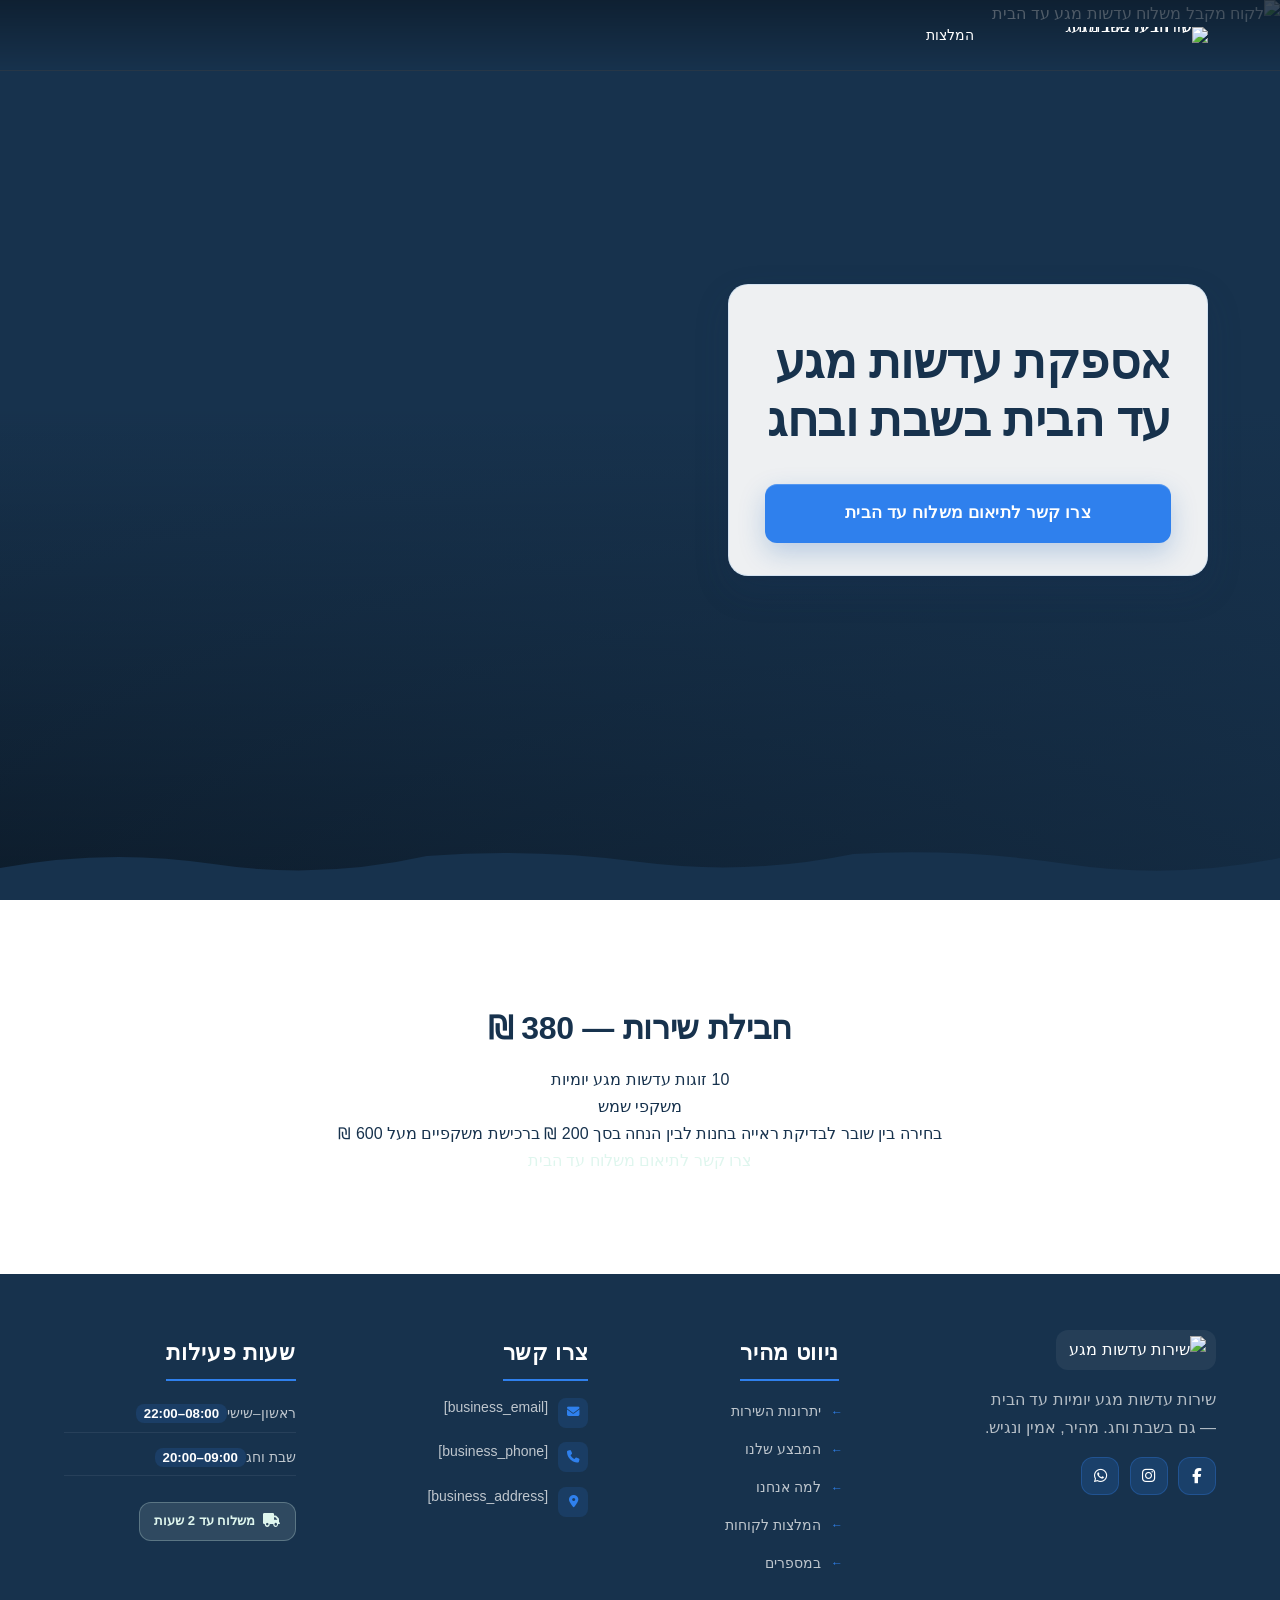
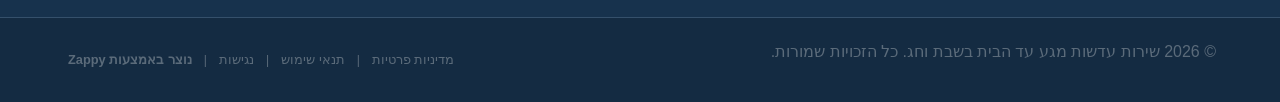
==== commit b64e566b: "Background sync: Progressive GitHub Sync" ====
--- a/public/index.html
+++ b/public/index.html
@@ -1 +1 @@
-<!doctype html><html dir="rtl" lang="he"><head><meta charset="UTF-8"><meta content="width=device-width,initial-scale=1" name="viewport"><meta content="index, follow" name="robots"><title>עדשות מגע משלוח עד הבית בשבת — שירות עדשות מגע עד הבית בשבת</title><meta content="A contact lens delivery service that emphasizes speed and convenience — same-day delivery straight to the customer&#39;s door, even on Shabbat and Jewish holidays. " name="description"><meta content="עדשות מגע משלוח עד הבית בשבת, הזמנת עדשות מגע יומיות אונליין, עדשות מגע דיספוסבל משלוח מהיר, עדשות מגע" name="keywords"><link href="/assets/favicon.ico" rel="icon" type="image/x-icon"><link href="/assets/favicon-16x16.png" rel="icon" type="image/png" sizes="16x16"><link href="/assets/favicon-32x32.png" rel="icon" type="image/png" sizes="32x32"><link href="/assets/favicon-48x48.png" rel="icon" type="image/png" sizes="48x48"><link href="/assets/favicon-192x192.png" rel="icon" type="image/png" sizes="192x192"><link href="/assets/favicon-512x512.png" rel="icon" type="image/png" sizes="512x512"><link href="/assets/apple-touch-icon.png" rel="apple-touch-icon"><script>!function(){"use strict";var t="7282b428-c9b8-4ae2-9b43-87fc947199f6",e="https://api.zappy5.com/api/analytics/track",a=18e5,n=2592e6,o=!0,i=!0,r=!0;var s=function(){var e="zappy_visitor_"+t,a=null;try{if(a=localStorage.getItem(e)){var o=JSON.parse(a),i=Date.now();if(i-o.created<n)return o.lastSeen=i,localStorage.setItem(e,JSON.stringify(o)),o.id}}catch(t){console.warn("Zappy Analytics: LocalStorage not available")}var r="zv_"+Date.now()+"_"+Math.random().toString(36).substr(2,9);try{localStorage.setItem(e,JSON.stringify({id:r,created:Date.now(),lastSeen:Date.now()}))}catch(t){}return r}(),c=function(){var e="zappy_session_"+t,n=null;try{if(n=sessionStorage.getItem(e)){var o=JSON.parse(n),i=Date.now();if(i-o.timestamp<a)return o.timestamp=i,sessionStorage.setItem(e,JSON.stringify(o)),o.id}}catch(t){console.warn("Zappy Analytics: SessionStorage not available")}var r="zs_"+Date.now()+"_"+Math.random().toString(36).substr(2,9);try{sessionStorage.setItem(e,JSON.stringify({id:r,timestamp:Date.now()}))}catch(t){}return r}();function l(a,n){n=n||{};var o={website_id:t,event_type:a,page_path:window.location.pathname,referrer:document.referrer||"direct",visitor_id:s,session_id:c,metadata:n};if(navigator.sendBeacon){var i=new Blob([JSON.stringify(o)],{type:"application/json"});navigator.sendBeacon(e,i)}else fetch(e,{method:"POST",headers:{"Content-Type":"application/json"},body:JSON.stringify(o),keepalive:!0}).catch(function(t){console.warn("Zappy Analytics: Failed to track event",t)})}o&&l("pageview",{title:document.title,url:window.location.href}),i&&document.addEventListener("click",function(t){var e=t.target;if("BUTTON"===e.tagName||e.closest("button")){var a="BUTTON"===e.tagName?e:e.closest("button");l("click",{element:"button",text:a.textContent.trim().substring(0,100),id:a.id||null,class:a.className||null})}else if("A"===e.tagName||e.closest("a")){var n="A"===e.tagName?e:e.closest("a");l("navigation",{element:"link",text:n.textContent.trim().substring(0,100),href:n.href,external:n.hostname!==window.location.hostname})}},!0),r&&document.addEventListener("submit",function(t){var e=t.target;l("form_submit",{form_id:e.id||null,form_name:e.name||null,form_action:e.action||null,form_method:e.method||"GET"})},!0);var m=Date.now();window.addEventListener("beforeunload",function(){l("page_unload",{time_on_page:Math.floor((Date.now()-m)/1e3),page_path:window.location.pathname})}),window.zappyAnalytics={track:l,getVisitorId:function(){return s},getSessionId:function(){return c}}}()</script><meta content="עדשות מגע משלוח עד הבית בשבת — שירות עדשות מגע עד הבית בשבת " property="og:title"><meta content="A contact lens delivery service that emphasizes speed and convenience — same-day delivery straight to the customer's door, even on Shabbat and Jewish holidays. " property="og:description"><meta content="website" property="og:type"><meta content="he_IL" property="og:locale"><meta content="summary_large_image" name="twitter:card"><meta content="עדשות מגע משלוח עד הבית בשבת — שירות עדשות מגע עד הבית בשבת " name="twitter:title"><meta content="A contact lens delivery service that emphasizes speed and convenience — same-day delivery straight to the customer's door, even on Shabbat and Jewish holidays. " name="twitter:description"><link href="https://cdnjs.cloudflare.com/ajax/libs/font-awesome/6.4.0/css/all.min.css" rel="stylesheet"><link href="/assets/favicon.ico" rel="icon" type="image/x-icon"><link href="/assets/favicon-16x16.png" rel="icon" type="image/png" sizes="16x16"><link href="/assets/favicon-32x32.png" rel="icon" type="image/png" sizes="32x32"><link href="/assets/favicon-48x48.png" rel="icon" type="image/png" sizes="48x48"><link href="/assets/favicon-192x192.png" rel="icon" type="image/png" sizes="192x192"><link href="/assets/favicon-512x512.png" rel="icon" type="image/png" sizes="512x512"><link href="/assets/apple-touch-icon.png" rel="apple-touch-icon"><link href="https://cdn.jsdelivr.net/npm/vanilla-cookieconsent@3/dist/cookieconsent.css" rel="stylesheet"><script src="https://cdn.jsdelivr.net/npm/vanilla-cookieconsent@3/dist/cookieconsent.umd.js"></script><script src="https://cdn.jsdelivr.net/gh/mickidum/acc_toolbar/acctoolbar/acctoolbar.min.js"></script><link href="/styles.css" rel="stylesheet"><style id="zappy-dropdown-submenu-styles">#navMenu li:has(.sub-menu),.nav-menu li:has(.sub-menu),.navbar li:has(.sub-menu),nav li:has(.sub-menu){position:relative}#navMenu .sub-menu,.nav-menu .sub-menu,.navbar .sub-menu,nav .sub-menu{display:block!important;position:absolute!important;top:100%;left:0;min-width:220px;background:#fff;border-radius:8px;box-shadow:0 8px 25px rgba(0,0,0,.15);padding:8px 0;opacity:0;visibility:hidden;transform:translateY(10px);transition:all .3s ease;z-index:1000;list-style:none;pointer-events:none}#navMenu li:hover>.sub-menu,.nav-menu li:hover>.sub-menu,.navbar li:hover>.sub-menu,nav li:hover>.sub-menu{opacity:1!important;visibility:visible!important;transform:translateY(0)!important;pointer-events:auto!important}.sub-menu li{list-style:none;margin:0;padding:0}.sub-menu a{display:block!important;padding:10px 16px!important;color:var(--text-dark,#333)!important;font-weight:500;text-decoration:none;white-space:nowrap;transition:background-color .2s}.sub-menu a:hover{background-color:#f5f5f5}[dir=rtl] .nav-menu .sub-menu,[dir=rtl] .navbar .sub-menu,[dir=rtl] nav .sub-menu,html[lang=ar] .nav-menu .sub-menu,html[lang=ar] .navbar .sub-menu,html[lang=ar] nav .sub-menu,html[lang=he] .nav-menu .sub-menu,html[lang=he] .navbar .sub-menu,html[lang=he] nav .sub-menu{left:auto!important;right:0!important}.sub-menu:empty,.sub-menu:not(:has(li)),.sub-menu:not(:has(li:not(.zappy-hidden-menu-item))){display:none!important;opacity:0!important;visibility:hidden!important;pointer-events:none!important}li:has(.menu-group-title):hover>.sub-menu{opacity:1!important;visibility:visible!important;transform:translateY(0)!important;pointer-events:auto!important}#navMenu>li>.menu-group-title,.nav-menu>li>.menu-group-title{display:inline-block;padding:.5rem 1rem;cursor:default;user-select:none}@media (max-width:768px){#navMenu .sub-menu,.nav-menu .sub-menu,.navbar .sub-menu,nav .sub-menu{position:static!important;transform:none!important;box-shadow:none!important;background:0 0!important;max-height:0;overflow:hidden;opacity:0;visibility:hidden;transition:max-height .3s ease,opacity .3s ease;padding:0!important;border-radius:0!important}.sub-menu.mobile-expanded{max-height:500px!important;opacity:1!important;visibility:visible!important;padding:8px 0 8px 16px!important}[dir=rtl] .sub-menu.mobile-expanded,html[lang=he] .sub-menu.mobile-expanded{padding:8px 16px 8px 0!important}#navMenu li:hover>.sub-menu,.nav-menu li:hover>.sub-menu,.navbar li:hover>.sub-menu,nav li:hover>.sub-menu{opacity:0;visibility:hidden;pointer-events:none}#navMenu li>.sub-menu.mobile-expanded,.nav-menu li>.sub-menu.mobile-expanded,.navbar li>.sub-menu.mobile-expanded,nav li>.sub-menu.mobile-expanded{opacity:1!important;visibility:visible!important;pointer-events:auto!important}#navMenu li:has(.sub-menu),.nav-menu li:has(.sub-menu),.navbar li:has(.sub-menu),nav li:has(.sub-menu){display:flex!important;flex-wrap:wrap!important;align-items:center!important;position:relative!important;min-height:44px!important}#navMenu li:has(.sub-menu)>a,.nav-menu li:has(.sub-menu)>a,.navbar li:has(.sub-menu)>a,nav li:has(.sub-menu)>a{flex:1!important;min-width:0!important}#navMenu li:has(.sub-menu)>.menu-group-title,.nav-menu li:has(.sub-menu)>.menu-group-title,.navbar li:has(.sub-menu)>.menu-group-title,nav li:has(.sub-menu)>.menu-group-title{flex:1!important;min-width:0!important;padding:0!important;line-height:inherit!important}#navMenu li:has(.sub-menu)>.sub-menu,.nav-menu li:has(.sub-menu)>.sub-menu,.navbar li:has(.sub-menu)>.sub-menu,nav li:has(.sub-menu)>.sub-menu{flex-basis:100%!important;width:100%!important}#navMenu li:has(.sub-menu)>a [class*=arrow],#navMenu li:has(.sub-menu)>a [class*=chevron],.nav-menu li:has(.sub-menu)>a .fa-angle-down,.nav-menu li:has(.sub-menu)>a .fa-chevron-down,.nav-menu li:has(.sub-menu)>a [class*=arrow],.nav-menu li:has(.sub-menu)>a [class*=chevron],nav li:has(.sub-menu)>a [class*=arrow],nav li:has(.sub-menu)>a [class*=chevron]{display:none!important;visibility:hidden!important}.mobile-submenu-toggle{display:flex!important;align-items:center!important;justify-content:center!important;width:44px!important;height:auto!important;background:0 0!important;border:none!important;cursor:pointer!important;color:var(--text-light)!important;position:static!important;flex-shrink:0!important;align-self:stretch!important;z-index:2!important;padding:0!important;margin:0!important}.mobile-submenu-toggle::after{content:''!important;width:0!important;height:0!important;border-left:6px solid transparent!important;border-right:6px solid transparent!important;border-top:7px solid currentColor!important;transition:transform .3s ease!important}.mobile-submenu-toggle.expanded::after{transform:rotate(180deg)!important}.sub-menu a{padding:10px 0!important;display:block!important;color:var(--text-light)!important}.navbar .sub-menu li a,.zappy-products-dropdown .sub-menu a,nav.navbar .sub-menu li a{color:var(--text-light)!important}}@media (min-width:769px){.mobile-submenu-toggle{display:none!important}}</style><style id="mobile-lang-menu-deployed-css">@media (max-width:768px){.lang-switcher,.nav-container .lang-switcher,.nav-cta-container .lang-switcher,.nav-ecommerce-icons .lang-switcher,.nav-icons-left .lang-switcher,.navbar .lang-switcher,.navbar .nav-cta-container .lang-switcher{display:none!important}.mobile-lang-menu{width:100%;border-top:1px solid rgba(128,128,128,.2);padding:8px 0 0 0;margin-top:8px}.mobile-lang-toggle{display:flex!important;align-items:center;justify-content:space-between;width:100%;padding:12px 16px;background:0 0;border:none;cursor:pointer;font-size:15px;color:inherit;font-family:inherit}.mobile-lang-toggle::after{content:'';display:inline-block;width:8px;height:8px;border-right:2px solid currentColor;border-bottom:2px solid currentColor;transform:rotate(45deg);transition:transform .3s ease;margin-left:8px}.mobile-lang-toggle.expanded::after{transform:rotate(-135deg)}.mobile-lang-options{max-height:0;overflow:hidden;transition:max-height .3s ease}.mobile-lang-options.expanded{max-height:300px}.mobile-lang-option{display:flex!important;align-items:center;gap:10px;padding:10px 24px;text-decoration:none;color:inherit;font-size:14px;font-family:inherit}.mobile-lang-option:hover{background:rgba(128,128,128,.1)}.mobile-lang-option.active{font-weight:600;opacity:.7;pointer-events:none}.mobile-lang-option img{width:20px;height:20px;border-radius:50%}}@media (min-width:769px){.mobile-lang-menu{display:none!important}}</style><style id="zappy-widget-visibility">#mic-access-tool-box,#mic-access-tool-general-button,#mic-init-access-tool #mic-access-tool-box,#mic-init-access-tool #mic-access-tool-general-button,#mic-init-access-tool .mic-access-tool-general-button,._access-icon,._access-menu,.mic-access-tool-box,.mic-access-tool-general-button,div[id*=mic-access-tool-box]{display:none!important;visibility:hidden!important;opacity:0!important;pointer-events:none!important}</style></head><body><nav class="navbar" dir="rtl"><button aria-label="Menu" class="mobile-toggle" id="mobileToggle"><svg viewBox="0 0 24 24" fill="none" height="24" width="24" class="hamburger-icon"><path d="M3 12h18M3 6h18M3 18h18" stroke="currentColor" stroke-linecap="round" stroke-width="2"></path></svg><svg viewBox="0 0 24 24" fill="none" height="24" width="24" class="close-icon" style="display:none"><path d="M18 6L6 18M6 6l12 12" stroke="currentColor" stroke-linecap="round" stroke-width="2"></path></svg></button><button aria-label="Call" class="phone-header-btn" data-phone="050-000-0000"><svg viewBox="0 0 24 24" fill="currentColor" height="20" width="20"><path d="M22 16.92v3a2 2 0 0 1-2.18 2 19.79 19.79 0 0 1-8.63-3.07 19.5 19.5 0 0 1-6-6 19.79 19.79 0 0 1-3.07-8.67A2 2 0 0 1 4.11 2h3a2 2 0 0 1 2 1.72 12.84 12.84 0 0 0 .7 2.81 2 2 0 0 1-.45 2.11L8.09 9.91a16 16 0 0 0 6 6l1.27-1.27a2 2 0 0 1 2.11-.45 12.84 12.84 0 0 0 2.81.7A2 2 0 0 1 22 16.92z"></path></svg></button><div class="nav-container"><div class="nav-right-group"><div class="nav-brand"><a href="/" class="logo-link"><img alt="שירות עדשות מגע עד הבית בשבת וחג" src="/assets/business-logo.webp" class="logo"></a></div><ul class="nav-menu" id="navMenu"><li><a href="#testimonials">המלצות</a></li></ul></div><div class="nav-cta-container"></div></div></nav><script>window.addEventListener("load",function(){const e=document.querySelector(".navbar, nav, header");if(!e)return void console.log("[Navbar] Navbar element not found");let t=document.getElementById("mobileToggle")||document.querySelector(".mobile-toggle")||document.querySelector(".hamburger")||document.querySelector(".hamburger-menu")||document.querySelector(".menu-toggle")||document.querySelector(".burger-menu")||document.querySelector('[aria-label="Menu"]')||document.querySelector('[aria-label="תפריט"]');const o=document.querySelector(".phone-header-btn"),n=window.getComputedStyle(e);let r=n.backgroundColor;if(console.log("[Navbar] Initial navbar background:",r),"transparent"===r||"rgba(0, 0, 0, 0)"===r||r.startsWith("rgba")&&r.includes(", 0)")){const e=n.backgroundImage;if(e&&"none"!==e)console.log("[Navbar] Navbar has background image/gradient, using dark text"),r="rgb(240, 240, 240)";else{const e=window.getComputedStyle(document.body).backgroundColor;console.log("[Navbar] Navbar transparent, using body background:",e),r=e}}const i=r.match(/\d+/g);if(i&&i.length>=3){const e=(.299*parseInt(i[0])+.587*parseInt(i[1])+.114*parseInt(i[2]))/255;console.log("[Navbar] Mobile button colors preserved from Claude CSS (luminance:",e.toFixed(2)+")");const n=document.createElement("style");n.id="zappy-mobile-nav-fix";document.documentElement.lang;document.documentElement.dir,n.textContent='\n        /* Hide mobile buttons on desktop, show only on mobile */\n        @media (min-width: 769px) {\n          .mobile-toggle,\n          .phone-header-btn {\n            display: none !important;\n          }\n        }\n        \n        /* Show and position mobile buttons correctly on mobile */\n        @media (max-width: 768px) {\n          .mobile-toggle,\n          .phone-header-btn {\n            position: absolute !important;\n            top: 50% !important;\n            transform: translateY(-50%) !important;\n            z-index: 1001 !important;\n            display: flex !important;\n            align-items: center !important;\n            justify-content: center !important;\n            width: 36px !important;\n            height: 36px !important;\n            border-radius: 50% !important;\n            border: none !important;\n            cursor: pointer !important;\n            padding: 6px !important;\n            background: none !important;\n            color: var(--nav-text, var(--text-light)) !important;\n          }\n          \n          /* LTR positioning (default): hamburger LEFT, phone RIGHT */\n          html:not([dir="rtl"]):not([lang="he"]):not([lang="ar"]) .mobile-toggle,\n          html[dir="ltr"] .mobile-toggle {\n            left: 12px !important;\n            right: auto !important;\n          }\n          html:not([dir="rtl"]):not([lang="he"]):not([lang="ar"]) .phone-header-btn,\n          html[dir="ltr"] .phone-header-btn {\n            right: 12px !important;\n            left: auto !important;\n          }\n          \n          /* RTL positioning: hamburger RIGHT, phone LEFT */\n          html[dir="rtl"] .mobile-toggle,\n          html[lang="he"] .mobile-toggle,\n          html[lang="ar"] .mobile-toggle {\n            right: 12px !important;\n            left: auto !important;\n          }\n          html[dir="rtl"] .phone-header-btn,\n          html[lang="he"] .phone-header-btn,\n          html[lang="ar"] .phone-header-btn {\n            left: 12px !important;\n            right: auto !important;\n          }\n          \n          /* CRITICAL: Ensure nav-container has min-height on mobile */\n          /* All children are positioned absolutely/fixed on mobile, so height:auto collapses to 0 */\n          .nav-container {\n            min-height: 70px !important;\n            position: relative !important;\n          }\n          \n          /* Ensure SVG icons are properly sized and inherit color */\n          .mobile-toggle svg,\n          .phone-header-btn svg {\n            width: 24px !important;\n            height: 24px !important;\n            /* Don\'t force display - let JavaScript control hamburger/close toggle */\n          }\n          \n          /* Reset nav-cta-container on mobile - remove desktop box-shadow/padding */\n          /* that creates a visible ghost box when CTA button is hidden */\n          .nav-cta-container {\n            box-shadow: none !important;\n            padding: 0 !important;\n          }\n          \n          /* Hide nav-cta-container entirely on mobile when there\'s no lang-switcher */\n          /* (only the CTA button is inside, and it\'s hidden on mobile) */\n          .nav-cta-container:not(:has(.lang-switcher)) {\n            display: none !important;\n          }\n          \n          /* CRITICAL: Prevent hero image fade gradient from bleeding over headline text */\n          /* The .image-fade-gradient has bottom: -30px (extends below parent) */\n          /* On mobile stacked layout, this overlaps the h1 text below the image */\n          .hero-image-column {\n            overflow: hidden !important;\n          }\n          .image-fade-gradient {\n            bottom: 0 !important;\n          }\n          \n          /* Hide desktop language switcher on mobile - hamburger menu handles it */\n          /* High specificity to override stored CSS */\n          .lang-switcher,\n          .nav-cta-container .lang-switcher,\n          .nav-container .lang-switcher,\n          .navbar .lang-switcher,\n          .navbar .nav-cta-container .lang-switcher {\n            display: none !important;\n          }\n        }\n      ';const r=document.getElementById("zappy-mobile-nav-fix");r&&r.remove(),document.head.appendChild(n),console.log("[Navbar] Critical CSS injected for mobile nav positioning");const l=window.innerWidth<=768;if(t){const e=t.querySelector(".hamburger-icon"),o=t.querySelector(".close-icon");e&&(e.style.setProperty("width","24px","important"),e.style.setProperty("height","24px","important"),e.style.setProperty("display","block","important")),o&&(o.style.setProperty("width","24px","important"),o.style.setProperty("height","24px","important"),o.style.setProperty("display","none","important")),l?(t.style.setProperty("position","absolute","important"),t.style.setProperty("top","50%","important"),t.style.setProperty("transform","translateY(-50%)","important"),t.style.setProperty("z-index","1001","important"),t.style.removeProperty("left"),t.style.removeProperty("right"),console.log("[Navbar] Mobile toggle positioning applied (mobile viewport)")):(t.style.removeProperty("position"),t.style.removeProperty("top"),t.style.removeProperty("transform"),t.style.removeProperty("z-index"),t.style.removeProperty("left"),t.style.removeProperty("right"),console.log("[Navbar] Desktop viewport - cleared mobile toggle inline positioning"))}if(o){const e=o.querySelector("svg");e&&(e.style.width="24px",e.style.height="24px",e.setAttribute("width","24"),e.setAttribute("height","24")),l?(o.style.setProperty("position","absolute","important"),o.style.setProperty("top","50%","important"),o.style.setProperty("transform","translateY(-50%)","important"),o.style.setProperty("z-index","1001","important"),o.style.removeProperty("left"),o.style.removeProperty("right"),console.log("[Navbar] Phone button positioning applied (mobile viewport)")):(o.style.removeProperty("position"),o.style.removeProperty("top"),o.style.removeProperty("transform"),o.style.removeProperty("z-index"),o.style.removeProperty("left"),o.style.removeProperty("right"),console.log("[Navbar] Desktop viewport - cleared phone button inline positioning"))}}else console.log("[Navbar] Could not parse background color:",r);t=document.getElementById("mobileToggle")||document.querySelector(".mobile-toggle")||document.querySelector(".hamburger")||document.querySelector(".hamburger-menu")||document.querySelector(".menu-toggle")||document.querySelector(".burger-menu")||document.querySelector('[aria-label="Menu"]')||document.querySelector('[aria-label="תפריט"]');const l=document.getElementById("navMenu")||document.querySelector(".nav-menu")||document.querySelector(".nav-links")||document.querySelector("nav ul:not(.submenu)");if(!t||!l)return void console.log("[Navbar] Mobile toggle or menu not found:",{toggle:!!t,menu:!!l});l.id||(l.id="navMenu"),console.log("[Navbar] Initializing mobile menu...");const a=t.cloneNode(!0);t.parentNode.replaceChild(a,t),a.addEventListener("click",function(e){e.preventDefault(),e.stopPropagation();const t=this.querySelector(".hamburger-icon"),o=this.querySelector(".close-icon");l.classList.contains("active")?(l.classList.remove("active"),t&&t.style.setProperty("display","block","important"),o&&o.style.setProperty("display","none","important"),document.body.style.overflow="",console.log("[Navbar] Menu closed")):(l.classList.add("active"),t&&t.style.setProperty("display","none","important"),o&&o.style.setProperty("display","block","important"),document.body.style.overflow="hidden",console.log("[Navbar] Menu opened"))}),l.querySelectorAll("a").forEach(function(e){e.addEventListener("click",function(){if("#"===this.getAttribute("href"))return;const e=a.querySelector(".hamburger-icon"),t=a.querySelector(".close-icon");l.classList.remove("active"),e&&e.style.setProperty("display","block","important"),t&&t.style.setProperty("display","none","important"),document.body.style.overflow="",console.log("[Navbar] Menu closed (link clicked)")})});var s=l.querySelectorAll(".dropdown-toggle");s.forEach(function(e){e.addEventListener("click",function(e){e.preventDefault(),e.stopPropagation();var t=this.closest(".nav-dropdown");t&&(t.parentNode.querySelectorAll(".nav-dropdown.open").forEach(function(e){e!==t&&e.classList.remove("open")}),t.classList.toggle("open"),console.log("[Navbar] Dropdown toggled:",t.classList.contains("open")?"open":"closed"))})}),document.addEventListener("click",function(e){e.target.closest(".nav-dropdown")||document.querySelectorAll(".nav-dropdown.open").forEach(function(e){e.classList.remove("open")})}),console.log("[Navbar] Dropdown handlers initialized for "+s.length+" dropdowns"),o&&o.addEventListener("click",function(){const e=document.querySelectorAll('a[href^="tel:"]'),t=e.length>0?e[0].getAttribute("href").replace("tel:",""):"[business_phone]";window.location.href="tel:"+t,console.log("[Navbar] Phone button clicked")}),console.log("[Navbar] Mobile menu initialized successfully");const p=function(){const e=document.querySelector(".whatsapp-float");e&&(window.innerWidth>=769?(e.style.setProperty("display","none","important"),e.style.setProperty("visibility","hidden","important"),e.style.setProperty("opacity","0","important"),e.style.setProperty("pointer-events","none","important"),console.log("[WhatsApp] Button hidden on desktop")):(e.style.removeProperty("display"),e.style.removeProperty("visibility"),e.style.removeProperty("opacity"),e.style.removeProperty("pointer-events"),console.log("[WhatsApp] Button visible on mobile")))};let c;p(),window.addEventListener("resize",function(){clearTimeout(c),c=setTimeout(p,100)})})</script><main><section class="index-hero-section" data-hero-type="fullscreen-scrim" data-layout-spec="בית-hero" dir="rtl" id="hero"><div class="index-hero-bg"><img alt="לקוח מקבל משלוח עדשות מגע עד הבית" src="/assets/site-index-hero-image-1.webp" data-context="Bright daylight lifestyle photo: a smiling Israeli customer standing at an open front door of a modern home, receiving a small minimal white envelope or pouch delivery package from a delivery person. The scene is warm and welcoming, shot from slightly inside the home looking outward. No visible product branding, no lens box packaging, no text on the package. Natural morning light, clean domestic setting with a light-colored door and tiled floor. Photorealistic, cool daylight palette, depth of field with the door and exterior slightly soft." data-hero-bg="true" data-placeholder="index-hero-image-1" height="900" width="1440"></div><div class="index-hero-scrim" aria-hidden="true"></div><div class="index-hero-card-wrapper"><div class="index-hero-card"><h1 class="index-hero-h1">אספקת עדשות מגע עד הבית בשבת ובחג</h1><div class="index-hero-ctas"><a href="#contact" class="index-hero-btn-primary">צרו קשר לתיאום משלוח עד הבית</a></div></div></div><div class="index-hero-divider-wrapper"><svg viewBox="0 0 1440 80" aria-hidden="true" preserveAspectRatio="none" xmlns="http://www.w3.org/2000/svg"><path d="M0,80 L0,48 Q120,28 240,44 T480,36 Q600,28 720,42 T960,34 Q1080,28 1200,44 T1440,38 L1440,80 Z" fill="var(--bg-dark)"></path></svg></div></section></main><footer class="site-footer" dir="rtl"><div class="footer-top"><div class="footer-container"><div class="footer-grid"><div class="footer-col footer-brand"><img alt="שירות עדשות מגע עד הבית בשבת וחג" src="/assets/business-logo.webp" class="logo"><p class="footer-tagline">שירות עדשות מגע יומיות עד הבית — גם בשבת וחג. מהיר, אמין ונגיש.</p><div class="footer-social"><a href="[facebook_handle]" aria-label="Facebook"><i class="fab fa-facebook-f"></i></a><a href="[instagram_handle]" aria-label="Instagram"><i class="fab fa-instagram"></i></a><a href="[whatsapp_handle]" aria-label="WhatsApp"><i class="fab fa-whatsapp"></i></a></div></div><div class="footer-col"><h3 class="footer-heading">ניווט מהיר</h3><ul class="footer-links"><li><a href="#features">יתרונות השירות</a></li><li><a href="#offer">המבצע שלנו</a></li><li><a href="#benefits">למה אנחנו</a></li><li><a href="#testimonials">המלצות לקוחות</a></li><li><a href="#stats">במספרים</a></li></ul></div><div class="footer-col"><h3 class="footer-heading">צרו קשר</h3><ul class="footer-contact"><li><span class="contact-icon"><i class="fas fa-envelope"></i></span><span class="contact-text"><a href="mailto:[business_email]">[business_email]</a></span></li><li><span class="contact-icon"><i class="fas fa-phone"></i></span><span class="contact-text"><a href="tel:[business_phone]">[business_phone]</a></span></li><li><a href="/"><span class="contact-icon"><i class="fas fa-map-marker-alt"></i></span><span class="contact-text">[business_address]</span></a></li></ul></div><div class="footer-col"><h3 class="footer-heading">שעות פעילות</h3><ul class="footer-hours"><li><a href="/"><span class="hours-day">ראשון–שישי</span><span class="hours-time">08:00–22:00</span></a></li><li><a href="/"><span class="hours-day">שבת וחג</span><span class="hours-time">09:00–20:00</span></a></li></ul><div class="footer-badge"><i class="fas fa-truck"></i><span>משלוח עד 2 שעות</span></div></div></div></div></div><div class="footer-bottom"><div class="footer-container"><div class="footer-bottom-inner"><p class="footer-copyright">© 2026 שירות עדשות מגע עד הבית בשבת וחג. כל הזכויות שמורות.</p><div class="footer-legal"><a href="/privacy">מדיניות פרטיות</a><span class="footer-divider">|</span><a href="/terms">תנאי שימוש</a><span class="footer-divider">|</span><a href="/accessibility">נגישות</a><span class="footer-divider">|</span><a href="https://zappy5.com" class="zappy-attribution" target="_blank">נוצר באמצעות Zappy</a></div></div></div></div></footer><a href="https://wa.me/[whatsapp_handle]" aria-label="WhatsApp" class="whatsapp-float"><i class="fab fa-whatsapp"></i></a><div data-integration="accessibility:toolbar"></div><script src="/script.js"></script><script id="zappy-mobile-submenu-script">!function(){function e(){if(window.innerWidth>768)return document.querySelectorAll(".mobile-submenu-toggle").forEach(function(e){e.remove()}),void document.querySelectorAll(".sub-menu.mobile-expanded").forEach(function(e){e.classList.remove("mobile-expanded")});document.querySelectorAll(".nav-menu li:has(.sub-menu), nav li:has(.sub-menu), .navbar li:has(.sub-menu), #navMenu li:has(.sub-menu)").forEach(function(e){if(!e.querySelector(".mobile-submenu-toggle")){var t=e.querySelector(".sub-menu"),n=e.querySelector(":scope > a");if(t&&n){var o=document.createElement("button");o.className="mobile-submenu-toggle",o.setAttribute("aria-label","Toggle submenu"),o.setAttribute("type","button"),n.insertAdjacentElement("afterend",o),o.addEventListener("click",function(e){e.preventDefault(),e.stopPropagation(),document.querySelectorAll(".sub-menu.mobile-expanded").forEach(function(e){if(e!==t){e.classList.remove("mobile-expanded");var n=e.parentElement.querySelector(".mobile-submenu-toggle");n&&n.classList.remove("expanded")}}),t.classList.toggle("mobile-expanded"),o.classList.toggle("expanded")})}}})}var t;"loading"===document.readyState?document.addEventListener("DOMContentLoaded",e):e(),window.addEventListener("resize",function(){clearTimeout(t),t=setTimeout(e,250)});var n=new MutationObserver(function(t){t.forEach(function(t){if("attributes"===t.type){var n=t.target;n.classList&&(n.classList.contains("active")||n.classList.contains("open"))&&setTimeout(e,100)}})});setTimeout(function(){document.querySelectorAll(".mobile-menu, .nav-menu, #navMenu, nav").forEach(function(e){n.observe(e,{attributes:!0,attributeFilter:["class","style"]})})},500)}()</script><script id="zappy-navbar-scroll-effect">!function(){var e=document.querySelector("nav.navbar,.navbar:not(.zappy-catalog-menu)"),t=document.querySelector(".zappy-catalog-menu,#zappy-catalog-menu");if(e){var r="rgba(255,255,255,0.85)",o=getComputedStyle(document.documentElement),a=o.getPropertyValue("--text-dark").trim()||"#1a1a1a",s=(o.getPropertyValue("--text-light").trim(),a);e.style.transition="background 0.3s ease,backdrop-filter 0.3s ease,-webkit-backdrop-filter 0.3s ease,box-shadow 0.3s ease",t&&(t.style.transition="background 0.3s ease,backdrop-filter 0.3s ease,-webkit-backdrop-filter 0.3s ease");var n="a,.navbar-brand,.navbar-brand a,.dropdown-toggle,.mobile-toggle,.phone-header-btn,.mobile-hamburger-btn,.mobile-close-btn,.mobile-submenu-toggle,.nav-link",l=["cart-link","login-link","nav-search-toggle","search-toggle"];window.addEventListener("scroll",f,{passive:!0}),window.addEventListener("resize",f,{passive:!0}),f();var i=document.querySelector('section[class*="hero"],[data-hero-type],main>section:first-child'),d=!1;if(i){var p=getComputedStyle(i),c=p.backgroundImage;if(c&&"none"!==c)if(-1!==c.indexOf("url(")){var b=p.backgroundColor.match(/\d+/g);d=!(b&&b.length>=3)||h(parseInt(b[0]),parseInt(b[1]),parseInt(b[2]))<.4}else if(-1!==c.indexOf("gradient")){var y=c.match(/rgba?\(\s*(\d+)\s*,\s*(\d+)\s*,\s*(\d+)/g);if(y&&y.length>0){for(var g=0,m=0;m<y.length;m++){var u=y[m].match(/\d+/g);g+=h(parseInt(u[0]),parseInt(u[1]),parseInt(u[2]))}d=g/y.length<.4}else d=!0}else d=!0;else{var k=p.backgroundColor.match(/\d+/g);k&&k.length>=3&&(d=h(parseInt(k[0]),parseInt(k[1]),parseInt(k[2]))<.4)}}d||(window.removeEventListener("scroll",f),window.removeEventListener("resize",f),e.classList.add("scrolled"),window.innerWidth>768&&(e.style.setProperty("--frosted-text",s),e.style.setProperty("background-image","none","important"),e.style.setProperty("background-color",r,"important"),e.style.backdropFilter="blur(12px)",e.style.webkitBackdropFilter="blur(12px)",e.style.boxShadow="0 2px 16px rgba(0,0,0,0.12)",w(e,s)),t&&(t.classList.add("scrolled"),window.innerWidth>768&&(t.style.setProperty("background",r,"important"),t.style.setProperty("backdrop-filter","blur(12px)","important"),t.style.setProperty("-webkit-backdrop-filter","blur(12px)","important"),w(t,s))),window._zappyNavNoDarkHero=!0)}function w(e,t){for(var r=e.querySelectorAll(n),o=0;o<r.length;o++){var a=!1;(r[o].closest(".sub-menu")||r[o].closest(".dropdown-menu"))&&(a=!0);for(var s=0;s<l.length;s++)if(r[o].classList.contains(l[s])){a=!0;break}a||r[o].style.setProperty("color",t,"important")}}function v(e){for(var t=e.querySelectorAll(n),r=0;r<t.length;r++)t[r].closest(".sub-menu")||t[r].closest(".dropdown-menu")||t[r].style.removeProperty("color")}function f(){if(!window._zappyNavNoDarkHero){if(window.innerWidth<=768)return e.classList.remove("scrolled"),v(e),void(t&&(t.classList.remove("scrolled"),v(t)));(window.scrollY||window.pageYOffset)>60?(e.classList.add("scrolled"),e.style.setProperty("background-color",r,"important"),e.style.setProperty("background-image","none","important"),e.style.setProperty("--frosted-text",s),e.style.backdropFilter="blur(12px)",e.style.webkitBackdropFilter="blur(12px)",e.style.boxShadow="0 2px 16px rgba(0,0,0,0.12)",w(e,s),t&&(t.classList.add("scrolled"),t.style.setProperty("background",r,"important"),t.style.setProperty("backdrop-filter","blur(12px)","important"),t.style.setProperty("-webkit-backdrop-filter","blur(12px)","important"),w(t,s))):(e.classList.remove("scrolled"),e.style.setProperty("background-color","transparent","important"),e.style.removeProperty("background-image"),e.style.removeProperty("--frosted-text"),e.style.backdropFilter="none",e.style.webkitBackdropFilter="none",e.style.boxShadow="none",v(e),t&&(t.classList.remove("scrolled"),t.style.setProperty("background","transparent","important"),t.style.setProperty("backdrop-filter","none","important"),t.style.setProperty("-webkit-backdrop-filter","none","important"),v(t)))}}function h(e,t,r){return t/=255,r/=255,.2126*(e=(e/=255)<=.03928?e/12.92:Math.pow((e+.055)/1.055,2.4))+.7152*(t=t<=.03928?t/12.92:Math.pow((t+.055)/1.055,2.4))+.0722*(r=r<=.03928?r/12.92:Math.pow((r+.055)/1.055,2.4))}}()</script><script id="zappy-mobile-lang-menu-script">!function(){function e(){if(window.innerWidth>768){var e=document.querySelector(".mobile-lang-menu");e&&e.remove()}else if(!document.querySelector(".mobile-lang-menu")){var n=document.querySelector(".lang-switcher");if(n){var a=n.querySelector(".lang-switcher-dropdown");if(a){var i=a.querySelectorAll(".lang-option");if(0!==i.length){var t=document.getElementById("navMenu")||document.querySelector(".nav-menu")||document.querySelector("nav ul");if(t){var l=document.documentElement.lang||"en",s=document.createElement("div");s.className="mobile-lang-menu";var c={he:{name:"עברית",flag:"https://api.iconify.design/circle-flags/il.svg"},en:{name:"English",flag:"https://api.iconify.design/circle-flags/us.svg"},ar:{name:"العربية",flag:"https://api.iconify.design/circle-flags/sa.svg"},fr:{name:"Français",flag:"https://api.iconify.design/circle-flags/fr.svg"},es:{name:"Español",flag:"https://api.iconify.design/circle-flags/es.svg"},de:{name:"Deutsch",flag:"https://api.iconify.design/circle-flags/de.svg"},ru:{name:"Русский",flag:"https://api.iconify.design/circle-flags/ru.svg"},zh:{name:"中文",flag:"https://api.iconify.design/circle-flags/cn.svg"},ja:{name:"日本語",flag:"https://api.iconify.design/circle-flags/jp.svg"},pt:{name:"Português",flag:"https://api.iconify.design/circle-flags/br.svg"},it:{name:"Italiano",flag:"https://api.iconify.design/circle-flags/it.svg"},ko:{name:"한국어",flag:"https://api.iconify.design/circle-flags/kr.svg"}}[l]||{name:l,flag:""},r=document.createElement("button");r.className="mobile-lang-toggle",r.type="button";var g=c.flag?'<img src="'+c.flag+'" width="20" height="20" alt="" style="border-radius:50%;margin-right:8px;margin-left:8px;">':"";r.innerHTML=g+c.name,s.appendChild(r);var o=document.createElement("div");o.className="mobile-lang-options";var d=document.createElement("a");d.className="mobile-lang-option active",d.href="#",d.innerHTML=g+c.name,o.appendChild(d),i.forEach(function(e){var n=document.createElement("a");n.className="mobile-lang-option",n.href=e.getAttribute("href"),n.innerHTML=e.innerHTML,o.appendChild(n)}),s.appendChild(o),t.appendChild(s),r.addEventListener("click",function(e){e.preventDefault(),e.stopPropagation(),r.classList.toggle("expanded"),o.classList.toggle("expanded")})}}}}}}"loading"===document.readyState?document.addEventListener("DOMContentLoaded",e):e(),window.addEventListener("resize",function(){clearTimeout(window._mlrt),window._mlrt=setTimeout(e,250)})}()</script></body></html>+<!doctype html><html dir="rtl" lang="he"><head><meta charset="UTF-8"><meta content="width=device-width,initial-scale=1" name="viewport"><meta content="index, follow" name="robots"><title>עדשות מגע משלוח עד הבית בשבת — שירות עדשות מגע עד הבית בשבת</title><meta content="A contact lens delivery service that emphasizes speed and convenience — same-day delivery straight to the customer&#39;s door, even on Shabbat and Jewish holidays. " name="description"><meta content="עדשות מגע משלוח עד הבית בשבת, הזמנת עדשות מגע יומיות אונליין, עדשות מגע דיספוסבל משלוח מהיר, עדשות מגע" name="keywords"><link href="/assets/favicon.ico" rel="icon" type="image/x-icon"><link href="/assets/favicon-16x16.png" rel="icon" type="image/png" sizes="16x16"><link href="/assets/favicon-32x32.png" rel="icon" type="image/png" sizes="32x32"><link href="/assets/favicon-48x48.png" rel="icon" type="image/png" sizes="48x48"><link href="/assets/favicon-192x192.png" rel="icon" type="image/png" sizes="192x192"><link href="/assets/favicon-512x512.png" rel="icon" type="image/png" sizes="512x512"><link href="/assets/apple-touch-icon.png" rel="apple-touch-icon"><script>!function(){"use strict";var t="7282b428-c9b8-4ae2-9b43-87fc947199f6",e="https://api.zappy5.com/api/analytics/track",a=18e5,n=2592e6,o=!0,i=!0,r=!0;var s=function(){var e="zappy_visitor_"+t,a=null;try{if(a=localStorage.getItem(e)){var o=JSON.parse(a),i=Date.now();if(i-o.created<n)return o.lastSeen=i,localStorage.setItem(e,JSON.stringify(o)),o.id}}catch(t){console.warn("Zappy Analytics: LocalStorage not available")}var r="zv_"+Date.now()+"_"+Math.random().toString(36).substr(2,9);try{localStorage.setItem(e,JSON.stringify({id:r,created:Date.now(),lastSeen:Date.now()}))}catch(t){}return r}(),c=function(){var e="zappy_session_"+t,n=null;try{if(n=sessionStorage.getItem(e)){var o=JSON.parse(n),i=Date.now();if(i-o.timestamp<a)return o.timestamp=i,sessionStorage.setItem(e,JSON.stringify(o)),o.id}}catch(t){console.warn("Zappy Analytics: SessionStorage not available")}var r="zs_"+Date.now()+"_"+Math.random().toString(36).substr(2,9);try{sessionStorage.setItem(e,JSON.stringify({id:r,timestamp:Date.now()}))}catch(t){}return r}();function l(a,n){n=n||{};var o={website_id:t,event_type:a,page_path:window.location.pathname,referrer:document.referrer||"direct",visitor_id:s,session_id:c,metadata:n};if(navigator.sendBeacon){var i=new Blob([JSON.stringify(o)],{type:"application/json"});navigator.sendBeacon(e,i)}else fetch(e,{method:"POST",headers:{"Content-Type":"application/json"},body:JSON.stringify(o),keepalive:!0}).catch(function(t){console.warn("Zappy Analytics: Failed to track event",t)})}o&&l("pageview",{title:document.title,url:window.location.href}),i&&document.addEventListener("click",function(t){var e=t.target;if("BUTTON"===e.tagName||e.closest("button")){var a="BUTTON"===e.tagName?e:e.closest("button");l("click",{element:"button",text:a.textContent.trim().substring(0,100),id:a.id||null,class:a.className||null})}else if("A"===e.tagName||e.closest("a")){var n="A"===e.tagName?e:e.closest("a");l("navigation",{element:"link",text:n.textContent.trim().substring(0,100),href:n.href,external:n.hostname!==window.location.hostname})}},!0),r&&document.addEventListener("submit",function(t){var e=t.target;l("form_submit",{form_id:e.id||null,form_name:e.name||null,form_action:e.action||null,form_method:e.method||"GET"})},!0);var m=Date.now();window.addEventListener("beforeunload",function(){l("page_unload",{time_on_page:Math.floor((Date.now()-m)/1e3),page_path:window.location.pathname})}),window.zappyAnalytics={track:l,getVisitorId:function(){return s},getSessionId:function(){return c}}}()</script><meta content="עדשות מגע משלוח עד הבית בשבת — שירות עדשות מגע עד הבית בשבת " property="og:title"><meta content="A contact lens delivery service that emphasizes speed and convenience — same-day delivery straight to the customer's door, even on Shabbat and Jewish holidays. " property="og:description"><meta content="website" property="og:type"><meta content="he_IL" property="og:locale"><meta content="summary_large_image" name="twitter:card"><meta content="עדשות מגע משלוח עד הבית בשבת — שירות עדשות מגע עד הבית בשבת " name="twitter:title"><meta content="A contact lens delivery service that emphasizes speed and convenience — same-day delivery straight to the customer's door, even on Shabbat and Jewish holidays. " name="twitter:description"><link href="https://cdnjs.cloudflare.com/ajax/libs/font-awesome/6.4.0/css/all.min.css" rel="stylesheet"><link href="/assets/favicon.ico" rel="icon" type="image/x-icon"><link href="/assets/favicon-16x16.png" rel="icon" type="image/png" sizes="16x16"><link href="/assets/favicon-32x32.png" rel="icon" type="image/png" sizes="32x32"><link href="/assets/favicon-48x48.png" rel="icon" type="image/png" sizes="48x48"><link href="/assets/favicon-192x192.png" rel="icon" type="image/png" sizes="192x192"><link href="/assets/favicon-512x512.png" rel="icon" type="image/png" sizes="512x512"><link href="/assets/apple-touch-icon.png" rel="apple-touch-icon"><link href="https://cdn.jsdelivr.net/npm/vanilla-cookieconsent@3/dist/cookieconsent.css" rel="stylesheet"><script src="https://cdn.jsdelivr.net/npm/vanilla-cookieconsent@3/dist/cookieconsent.umd.js"></script><script src="https://cdn.jsdelivr.net/gh/mickidum/acc_toolbar/acctoolbar/acctoolbar.min.js"></script><link href="/styles.css" rel="stylesheet"><style id="zappy-dropdown-submenu-styles">#navMenu li:has(.sub-menu),.nav-menu li:has(.sub-menu),.navbar li:has(.sub-menu),nav li:has(.sub-menu){position:relative}#navMenu .sub-menu,.nav-menu .sub-menu,.navbar .sub-menu,nav .sub-menu{display:block!important;position:absolute!important;top:100%;left:0;min-width:220px;background:#fff;border-radius:8px;box-shadow:0 8px 25px rgba(0,0,0,.15);padding:8px 0;opacity:0;visibility:hidden;transform:translateY(10px);transition:all .3s ease;z-index:1000;list-style:none;pointer-events:none}#navMenu li:hover>.sub-menu,.nav-menu li:hover>.sub-menu,.navbar li:hover>.sub-menu,nav li:hover>.sub-menu{opacity:1!important;visibility:visible!important;transform:translateY(0)!important;pointer-events:auto!important}.sub-menu li{list-style:none;margin:0;padding:0}.sub-menu a{display:block!important;padding:10px 16px!important;color:var(--text-dark,#333)!important;font-weight:500;text-decoration:none;white-space:nowrap;transition:background-color .2s}.sub-menu a:hover{background-color:#f5f5f5}[dir=rtl] .nav-menu .sub-menu,[dir=rtl] .navbar .sub-menu,[dir=rtl] nav .sub-menu,html[lang=ar] .nav-menu .sub-menu,html[lang=ar] .navbar .sub-menu,html[lang=ar] nav .sub-menu,html[lang=he] .nav-menu .sub-menu,html[lang=he] .navbar .sub-menu,html[lang=he] nav .sub-menu{left:auto!important;right:0!important}.sub-menu:empty,.sub-menu:not(:has(li)),.sub-menu:not(:has(li:not(.zappy-hidden-menu-item))){display:none!important;opacity:0!important;visibility:hidden!important;pointer-events:none!important}li:has(.menu-group-title):hover>.sub-menu{opacity:1!important;visibility:visible!important;transform:translateY(0)!important;pointer-events:auto!important}#navMenu>li>.menu-group-title,.nav-menu>li>.menu-group-title{display:inline-block;padding:.5rem 1rem;cursor:default;user-select:none}@media (max-width:768px){#navMenu .sub-menu,.nav-menu .sub-menu,.navbar .sub-menu,nav .sub-menu{position:static!important;transform:none!important;box-shadow:none!important;background:0 0!important;max-height:0;overflow:hidden;opacity:0;visibility:hidden;transition:max-height .3s ease,opacity .3s ease;padding:0!important;border-radius:0!important}.sub-menu.mobile-expanded{max-height:500px!important;opacity:1!important;visibility:visible!important;padding:8px 0 8px 16px!important}[dir=rtl] .sub-menu.mobile-expanded,html[lang=he] .sub-menu.mobile-expanded{padding:8px 16px 8px 0!important}#navMenu li:hover>.sub-menu,.nav-menu li:hover>.sub-menu,.navbar li:hover>.sub-menu,nav li:hover>.sub-menu{opacity:0;visibility:hidden;pointer-events:none}#navMenu li>.sub-menu.mobile-expanded,.nav-menu li>.sub-menu.mobile-expanded,.navbar li>.sub-menu.mobile-expanded,nav li>.sub-menu.mobile-expanded{opacity:1!important;visibility:visible!important;pointer-events:auto!important}#navMenu li:has(.sub-menu),.nav-menu li:has(.sub-menu),.navbar li:has(.sub-menu),nav li:has(.sub-menu){display:flex!important;flex-wrap:wrap!important;align-items:center!important;position:relative!important;min-height:44px!important}#navMenu li:has(.sub-menu)>a,.nav-menu li:has(.sub-menu)>a,.navbar li:has(.sub-menu)>a,nav li:has(.sub-menu)>a{flex:1!important;min-width:0!important}#navMenu li:has(.sub-menu)>.menu-group-title,.nav-menu li:has(.sub-menu)>.menu-group-title,.navbar li:has(.sub-menu)>.menu-group-title,nav li:has(.sub-menu)>.menu-group-title{flex:1!important;min-width:0!important;padding:0!important;line-height:inherit!important}#navMenu li:has(.sub-menu)>.sub-menu,.nav-menu li:has(.sub-menu)>.sub-menu,.navbar li:has(.sub-menu)>.sub-menu,nav li:has(.sub-menu)>.sub-menu{flex-basis:100%!important;width:100%!important}#navMenu li:has(.sub-menu)>a [class*=arrow],#navMenu li:has(.sub-menu)>a [class*=chevron],.nav-menu li:has(.sub-menu)>a .fa-angle-down,.nav-menu li:has(.sub-menu)>a .fa-chevron-down,.nav-menu li:has(.sub-menu)>a [class*=arrow],.nav-menu li:has(.sub-menu)>a [class*=chevron],nav li:has(.sub-menu)>a [class*=arrow],nav li:has(.sub-menu)>a [class*=chevron]{display:none!important;visibility:hidden!important}.mobile-submenu-toggle{display:flex!important;align-items:center!important;justify-content:center!important;width:44px!important;height:auto!important;background:0 0!important;border:none!important;cursor:pointer!important;color:var(--text-light)!important;position:static!important;flex-shrink:0!important;align-self:stretch!important;z-index:2!important;padding:0!important;margin:0!important}.mobile-submenu-toggle::after{content:''!important;width:0!important;height:0!important;border-left:6px solid transparent!important;border-right:6px solid transparent!important;border-top:7px solid currentColor!important;transition:transform .3s ease!important}.mobile-submenu-toggle.expanded::after{transform:rotate(180deg)!important}.sub-menu a{padding:10px 0!important;display:block!important;color:var(--text-light)!important}.navbar .sub-menu li a,.zappy-products-dropdown .sub-menu a,nav.navbar .sub-menu li a{color:var(--text-light)!important}}@media (min-width:769px){.mobile-submenu-toggle{display:none!important}}</style><style id="mobile-lang-menu-deployed-css">@media (max-width:768px){.lang-switcher,.nav-container .lang-switcher,.nav-cta-container .lang-switcher,.nav-ecommerce-icons .lang-switcher,.nav-icons-left .lang-switcher,.navbar .lang-switcher,.navbar .nav-cta-container .lang-switcher{display:none!important}.mobile-lang-menu{width:100%;border-top:1px solid rgba(128,128,128,.2);padding:8px 0 0 0;margin-top:8px}.mobile-lang-toggle{display:flex!important;align-items:center;justify-content:space-between;width:100%;padding:12px 16px;background:0 0;border:none;cursor:pointer;font-size:15px;color:inherit;font-family:inherit}.mobile-lang-toggle::after{content:'';display:inline-block;width:8px;height:8px;border-right:2px solid currentColor;border-bottom:2px solid currentColor;transform:rotate(45deg);transition:transform .3s ease;margin-left:8px}.mobile-lang-toggle.expanded::after{transform:rotate(-135deg)}.mobile-lang-options{max-height:0;overflow:hidden;transition:max-height .3s ease}.mobile-lang-options.expanded{max-height:300px}.mobile-lang-option{display:flex!important;align-items:center;gap:10px;padding:10px 24px;text-decoration:none;color:inherit;font-size:14px;font-family:inherit}.mobile-lang-option:hover{background:rgba(128,128,128,.1)}.mobile-lang-option.active{font-weight:600;opacity:.7;pointer-events:none}.mobile-lang-option img{width:20px;height:20px;border-radius:50%}}@media (min-width:769px){.mobile-lang-menu{display:none!important}}</style><style id="zappy-widget-visibility">#mic-access-tool-box,#mic-access-tool-general-button,#mic-init-access-tool #mic-access-tool-box,#mic-init-access-tool #mic-access-tool-general-button,#mic-init-access-tool .mic-access-tool-general-button,._access-icon,._access-menu,.mic-access-tool-box,.mic-access-tool-general-button,div[id*=mic-access-tool-box]{display:none!important;visibility:hidden!important;opacity:0!important;pointer-events:none!important}</style></head><body><nav class="navbar" dir="rtl"><button aria-label="Menu" class="mobile-toggle" id="mobileToggle"><svg viewBox="0 0 24 24" fill="none" height="24" width="24" class="hamburger-icon"><path d="M3 12h18M3 6h18M3 18h18" stroke="currentColor" stroke-linecap="round" stroke-width="2"></path></svg><svg viewBox="0 0 24 24" fill="none" height="24" width="24" class="close-icon" style="display:none"><path d="M18 6L6 18M6 6l12 12" stroke="currentColor" stroke-linecap="round" stroke-width="2"></path></svg></button><button aria-label="Call" class="phone-header-btn" data-phone="050-000-0000"><svg viewBox="0 0 24 24" fill="currentColor" height="20" width="20"><path d="M22 16.92v3a2 2 0 0 1-2.18 2 19.79 19.79 0 0 1-8.63-3.07 19.5 19.5 0 0 1-6-6 19.79 19.79 0 0 1-3.07-8.67A2 2 0 0 1 4.11 2h3a2 2 0 0 1 2 1.72 12.84 12.84 0 0 0 .7 2.81 2 2 0 0 1-.45 2.11L8.09 9.91a16 16 0 0 0 6 6l1.27-1.27a2 2 0 0 1 2.11-.45 12.84 12.84 0 0 0 2.81.7A2 2 0 0 1 22 16.92z"></path></svg></button><div class="nav-container"><div class="nav-right-group"><div class="nav-brand"><a href="/" class="logo-link"><img alt="שירות עדשות מגע עד הבית בשבת וחג" src="/assets/business-logo.webp" class="logo"></a></div><ul class="nav-menu" id="navMenu"><li><a href="#testimonials">המלצות</a></li></ul></div><div class="nav-cta-container"></div></div></nav><script>window.addEventListener("load",function(){const e=document.querySelector(".navbar, nav, header");if(!e)return void console.log("[Navbar] Navbar element not found");let t=document.getElementById("mobileToggle")||document.querySelector(".mobile-toggle")||document.querySelector(".hamburger")||document.querySelector(".hamburger-menu")||document.querySelector(".menu-toggle")||document.querySelector(".burger-menu")||document.querySelector('[aria-label="Menu"]')||document.querySelector('[aria-label="תפריט"]');const o=document.querySelector(".phone-header-btn"),n=window.getComputedStyle(e);let r=n.backgroundColor;if(console.log("[Navbar] Initial navbar background:",r),"transparent"===r||"rgba(0, 0, 0, 0)"===r||r.startsWith("rgba")&&r.includes(", 0)")){const e=n.backgroundImage;if(e&&"none"!==e)console.log("[Navbar] Navbar has background image/gradient, using dark text"),r="rgb(240, 240, 240)";else{const e=window.getComputedStyle(document.body).backgroundColor;console.log("[Navbar] Navbar transparent, using body background:",e),r=e}}const i=r.match(/\d+/g);if(i&&i.length>=3){const e=(.299*parseInt(i[0])+.587*parseInt(i[1])+.114*parseInt(i[2]))/255;console.log("[Navbar] Mobile button colors preserved from Claude CSS (luminance:",e.toFixed(2)+")");const n=document.createElement("style");n.id="zappy-mobile-nav-fix";document.documentElement.lang;document.documentElement.dir,n.textContent='\n        /* Hide mobile buttons on desktop, show only on mobile */\n        @media (min-width: 769px) {\n          .mobile-toggle,\n          .phone-header-btn {\n            display: none !important;\n          }\n        }\n        \n        /* Show and position mobile buttons correctly on mobile */\n        @media (max-width: 768px) {\n          .mobile-toggle,\n          .phone-header-btn {\n            position: absolute !important;\n            top: 50% !important;\n            transform: translateY(-50%) !important;\n            z-index: 1001 !important;\n            display: flex !important;\n            align-items: center !important;\n            justify-content: center !important;\n            width: 36px !important;\n            height: 36px !important;\n            border-radius: 50% !important;\n            border: none !important;\n            cursor: pointer !important;\n            padding: 6px !important;\n            background: none !important;\n            color: var(--nav-text, var(--text-light)) !important;\n          }\n          \n          /* LTR positioning (default): hamburger LEFT, phone RIGHT */\n          html:not([dir="rtl"]):not([lang="he"]):not([lang="ar"]) .mobile-toggle,\n          html[dir="ltr"] .mobile-toggle {\n            left: 12px !important;\n            right: auto !important;\n          }\n          html:not([dir="rtl"]):not([lang="he"]):not([lang="ar"]) .phone-header-btn,\n          html[dir="ltr"] .phone-header-btn {\n            right: 12px !important;\n            left: auto !important;\n          }\n          \n          /* RTL positioning: hamburger RIGHT, phone LEFT */\n          html[dir="rtl"] .mobile-toggle,\n          html[lang="he"] .mobile-toggle,\n          html[lang="ar"] .mobile-toggle {\n            right: 12px !important;\n            left: auto !important;\n          }\n          html[dir="rtl"] .phone-header-btn,\n          html[lang="he"] .phone-header-btn,\n          html[lang="ar"] .phone-header-btn {\n            left: 12px !important;\n            right: auto !important;\n          }\n          \n          /* CRITICAL: Ensure nav-container has min-height on mobile */\n          /* All children are positioned absolutely/fixed on mobile, so height:auto collapses to 0 */\n          .nav-container {\n            min-height: 70px !important;\n            position: relative !important;\n          }\n          \n          /* Ensure SVG icons are properly sized and inherit color */\n          .mobile-toggle svg,\n          .phone-header-btn svg {\n            width: 24px !important;\n            height: 24px !important;\n            /* Don\'t force display - let JavaScript control hamburger/close toggle */\n          }\n          \n          /* Reset nav-cta-container on mobile - remove desktop box-shadow/padding */\n          /* that creates a visible ghost box when CTA button is hidden */\n          .nav-cta-container {\n            box-shadow: none !important;\n            padding: 0 !important;\n          }\n          \n          /* Hide nav-cta-container entirely on mobile when there\'s no lang-switcher */\n          /* (only the CTA button is inside, and it\'s hidden on mobile) */\n          .nav-cta-container:not(:has(.lang-switcher)) {\n            display: none !important;\n          }\n          \n          /* CRITICAL: Prevent hero image fade gradient from bleeding over headline text */\n          /* The .image-fade-gradient has bottom: -30px (extends below parent) */\n          /* On mobile stacked layout, this overlaps the h1 text below the image */\n          .hero-image-column {\n            overflow: hidden !important;\n          }\n          .image-fade-gradient {\n            bottom: 0 !important;\n          }\n          \n          /* Hide desktop language switcher on mobile - hamburger menu handles it */\n          /* High specificity to override stored CSS */\n          .lang-switcher,\n          .nav-cta-container .lang-switcher,\n          .nav-container .lang-switcher,\n          .navbar .lang-switcher,\n          .navbar .nav-cta-container .lang-switcher {\n            display: none !important;\n          }\n        }\n      ';const r=document.getElementById("zappy-mobile-nav-fix");r&&r.remove(),document.head.appendChild(n),console.log("[Navbar] Critical CSS injected for mobile nav positioning");const l=window.innerWidth<=768;if(t){const e=t.querySelector(".hamburger-icon"),o=t.querySelector(".close-icon");e&&(e.style.setProperty("width","24px","important"),e.style.setProperty("height","24px","important"),e.style.setProperty("display","block","important")),o&&(o.style.setProperty("width","24px","important"),o.style.setProperty("height","24px","important"),o.style.setProperty("display","none","important")),l?(t.style.setProperty("position","absolute","important"),t.style.setProperty("top","50%","important"),t.style.setProperty("transform","translateY(-50%)","important"),t.style.setProperty("z-index","1001","important"),t.style.removeProperty("left"),t.style.removeProperty("right"),console.log("[Navbar] Mobile toggle positioning applied (mobile viewport)")):(t.style.removeProperty("position"),t.style.removeProperty("top"),t.style.removeProperty("transform"),t.style.removeProperty("z-index"),t.style.removeProperty("left"),t.style.removeProperty("right"),console.log("[Navbar] Desktop viewport - cleared mobile toggle inline positioning"))}if(o){const e=o.querySelector("svg");e&&(e.style.width="24px",e.style.height="24px",e.setAttribute("width","24"),e.setAttribute("height","24")),l?(o.style.setProperty("position","absolute","important"),o.style.setProperty("top","50%","important"),o.style.setProperty("transform","translateY(-50%)","important"),o.style.setProperty("z-index","1001","important"),o.style.removeProperty("left"),o.style.removeProperty("right"),console.log("[Navbar] Phone button positioning applied (mobile viewport)")):(o.style.removeProperty("position"),o.style.removeProperty("top"),o.style.removeProperty("transform"),o.style.removeProperty("z-index"),o.style.removeProperty("left"),o.style.removeProperty("right"),console.log("[Navbar] Desktop viewport - cleared phone button inline positioning"))}}else console.log("[Navbar] Could not parse background color:",r);t=document.getElementById("mobileToggle")||document.querySelector(".mobile-toggle")||document.querySelector(".hamburger")||document.querySelector(".hamburger-menu")||document.querySelector(".menu-toggle")||document.querySelector(".burger-menu")||document.querySelector('[aria-label="Menu"]')||document.querySelector('[aria-label="תפריט"]');const l=document.getElementById("navMenu")||document.querySelector(".nav-menu")||document.querySelector(".nav-links")||document.querySelector("nav ul:not(.submenu)");if(!t||!l)return void console.log("[Navbar] Mobile toggle or menu not found:",{toggle:!!t,menu:!!l});l.id||(l.id="navMenu"),console.log("[Navbar] Initializing mobile menu...");const a=t.cloneNode(!0);t.parentNode.replaceChild(a,t),a.addEventListener("click",function(e){e.preventDefault(),e.stopPropagation();const t=this.querySelector(".hamburger-icon"),o=this.querySelector(".close-icon");l.classList.contains("active")?(l.classList.remove("active"),t&&t.style.setProperty("display","block","important"),o&&o.style.setProperty("display","none","important"),document.body.style.overflow="",console.log("[Navbar] Menu closed")):(l.classList.add("active"),t&&t.style.setProperty("display","none","important"),o&&o.style.setProperty("display","block","important"),document.body.style.overflow="hidden",console.log("[Navbar] Menu opened"))}),l.querySelectorAll("a").forEach(function(e){e.addEventListener("click",function(){if("#"===this.getAttribute("href"))return;const e=a.querySelector(".hamburger-icon"),t=a.querySelector(".close-icon");l.classList.remove("active"),e&&e.style.setProperty("display","block","important"),t&&t.style.setProperty("display","none","important"),document.body.style.overflow="",console.log("[Navbar] Menu closed (link clicked)")})});var s=l.querySelectorAll(".dropdown-toggle");s.forEach(function(e){e.addEventListener("click",function(e){e.preventDefault(),e.stopPropagation();var t=this.closest(".nav-dropdown");t&&(t.parentNode.querySelectorAll(".nav-dropdown.open").forEach(function(e){e!==t&&e.classList.remove("open")}),t.classList.toggle("open"),console.log("[Navbar] Dropdown toggled:",t.classList.contains("open")?"open":"closed"))})}),document.addEventListener("click",function(e){e.target.closest(".nav-dropdown")||document.querySelectorAll(".nav-dropdown.open").forEach(function(e){e.classList.remove("open")})}),console.log("[Navbar] Dropdown handlers initialized for "+s.length+" dropdowns"),o&&o.addEventListener("click",function(){const e=document.querySelectorAll('a[href^="tel:"]'),t=e.length>0?e[0].getAttribute("href").replace("tel:",""):"[business_phone]";window.location.href="tel:"+t,console.log("[Navbar] Phone button clicked")}),console.log("[Navbar] Mobile menu initialized successfully");const p=function(){const e=document.querySelector(".whatsapp-float");e&&(window.innerWidth>=769?(e.style.setProperty("display","none","important"),e.style.setProperty("visibility","hidden","important"),e.style.setProperty("opacity","0","important"),e.style.setProperty("pointer-events","none","important"),console.log("[WhatsApp] Button hidden on desktop")):(e.style.removeProperty("display"),e.style.removeProperty("visibility"),e.style.removeProperty("opacity"),e.style.removeProperty("pointer-events"),console.log("[WhatsApp] Button visible on mobile")))};let c;p(),window.addEventListener("resize",function(){clearTimeout(c),c=setTimeout(p,100)})})</script><main><section class="index-hero-section" data-hero-type="fullscreen-scrim" data-layout-spec="בית-hero" dir="rtl" id="hero"><div class="index-hero-bg"><img alt="לקוח מקבל משלוח עדשות מגע עד הבית" src="/assets/site-index-hero-image-1.webp" data-context="Bright daylight lifestyle photo: a smiling Israeli customer standing at an open front door of a modern home, receiving a small minimal white envelope or pouch delivery package from a delivery person. The scene is warm and welcoming, shot from slightly inside the home looking outward. No visible product branding, no lens box packaging, no text on the package. Natural morning light, clean domestic setting with a light-colored door and tiled floor. Photorealistic, cool daylight palette, depth of field with the door and exterior slightly soft." data-hero-bg="true" data-placeholder="index-hero-image-1" height="900" width="1440"></div><div class="index-hero-scrim" aria-hidden="true"></div><div class="index-hero-card-wrapper"><div class="index-hero-card"><h1 class="index-hero-h1">אספקת עדשות מגע עד הבית בשבת ובחג</h1><div class="index-hero-ctas"><a href="#contact" class="index-hero-btn-primary">צרו קשר לתיאום משלוח עד הבית</a></div></div></div><div class="index-hero-divider-wrapper"><svg viewBox="0 0 1440 80" aria-hidden="true" preserveAspectRatio="none" xmlns="http://www.w3.org/2000/svg"><path d="M0,80 L0,48 Q120,28 240,44 T480,36 Q600,28 720,42 T960,34 Q1080,28 1200,44 T1440,38 L1440,80 Z" fill="var(--bg-dark)"></path></svg></div></section><section class="pkg-service-section"><div class="pkg-service-container"><h2 class="pkg-service-heading">חבילת שירות — 380 ₪</h2><ul class="pkg-service-list" aria-label="פרטי חבילת השירות" role="list"><li class="pkg-service-item"><span class="pkg-service-text">10 זוגות עדשות מגע יומיות</span></li><li class="pkg-service-divider" aria-hidden="true"></li><li class="pkg-service-item"><span class="pkg-service-text">משקפי שמש</span></li><li class="pkg-service-divider" aria-hidden="true"></li><li class="pkg-service-item pkg-service-item--long"><span class="pkg-service-text">בחירה בין שובר לבדיקת ראייה בחנות לבין הנחה בסך 200 ₪ ברכישת משקפיים מעל 600 ₪</span></li></ul><div class="pkg-service-cta-wrap"><a href="#contact" aria-label="צרו קשר לתיאום משלוח עדשות מגע עד הבית" class="pkg-service-cta" role="button">צרו קשר לתיאום משלוח עד הבית</a></div></div></section></main><footer class="site-footer" dir="rtl"><div class="footer-top"><div class="footer-container"><div class="footer-grid"><div class="footer-col footer-brand"><img alt="שירות עדשות מגע עד הבית בשבת וחג" src="/assets/business-logo.webp" class="logo"><p class="footer-tagline">שירות עדשות מגע יומיות עד הבית — גם בשבת וחג. מהיר, אמין ונגיש.</p><div class="footer-social"><a href="[facebook_handle]" aria-label="Facebook"><i class="fab fa-facebook-f"></i></a><a href="[instagram_handle]" aria-label="Instagram"><i class="fab fa-instagram"></i></a><a href="[whatsapp_handle]" aria-label="WhatsApp"><i class="fab fa-whatsapp"></i></a></div></div><div class="footer-col"><h3 class="footer-heading">ניווט מהיר</h3><ul class="footer-links"><li><a href="#features">יתרונות השירות</a></li><li><a href="#offer">המבצע שלנו</a></li><li><a href="#benefits">למה אנחנו</a></li><li><a href="#testimonials">המלצות לקוחות</a></li><li><a href="#stats">במספרים</a></li></ul></div><div class="footer-col"><h3 class="footer-heading">צרו קשר</h3><ul class="footer-contact"><li><span class="contact-icon"><i class="fas fa-envelope"></i></span><span class="contact-text"><a href="mailto:[business_email]">[business_email]</a></span></li><li><span class="contact-icon"><i class="fas fa-phone"></i></span><span class="contact-text"><a href="tel:[business_phone]">[business_phone]</a></span></li><li><a href="/"><span class="contact-icon"><i class="fas fa-map-marker-alt"></i></span><span class="contact-text">[business_address]</span></a></li></ul></div><div class="footer-col"><h3 class="footer-heading">שעות פעילות</h3><ul class="footer-hours"><li><a href="/"><span class="hours-day">ראשון–שישי</span><span class="hours-time">08:00–22:00</span></a></li><li><a href="/"><span class="hours-day">שבת וחג</span><span class="hours-time">09:00–20:00</span></a></li></ul><div class="footer-badge"><i class="fas fa-truck"></i><span>משלוח עד 2 שעות</span></div></div></div></div></div><div class="footer-bottom"><div class="footer-container"><div class="footer-bottom-inner"><p class="footer-copyright">© 2026 שירות עדשות מגע עד הבית בשבת וחג. כל הזכויות שמורות.</p><div class="footer-legal"><a href="/privacy">מדיניות פרטיות</a><span class="footer-divider">|</span><a href="/terms">תנאי שימוש</a><span class="footer-divider">|</span><a href="/accessibility">נגישות</a><span class="footer-divider">|</span><a href="https://zappy5.com" class="zappy-attribution" target="_blank">נוצר באמצעות Zappy</a></div></div></div></div></footer><a href="https://wa.me/[whatsapp_handle]" aria-label="WhatsApp" class="whatsapp-float"><i class="fab fa-whatsapp"></i></a><div data-integration="accessibility:toolbar"></div><script src="/script.js"></script><script id="zappy-mobile-submenu-script">!function(){function e(){if(window.innerWidth>768)return document.querySelectorAll(".mobile-submenu-toggle").forEach(function(e){e.remove()}),void document.querySelectorAll(".sub-menu.mobile-expanded").forEach(function(e){e.classList.remove("mobile-expanded")});document.querySelectorAll(".nav-menu li:has(.sub-menu), nav li:has(.sub-menu), .navbar li:has(.sub-menu), #navMenu li:has(.sub-menu)").forEach(function(e){if(!e.querySelector(".mobile-submenu-toggle")){var t=e.querySelector(".sub-menu"),n=e.querySelector(":scope > a");if(t&&n){var o=document.createElement("button");o.className="mobile-submenu-toggle",o.setAttribute("aria-label","Toggle submenu"),o.setAttribute("type","button"),n.insertAdjacentElement("afterend",o),o.addEventListener("click",function(e){e.preventDefault(),e.stopPropagation(),document.querySelectorAll(".sub-menu.mobile-expanded").forEach(function(e){if(e!==t){e.classList.remove("mobile-expanded");var n=e.parentElement.querySelector(".mobile-submenu-toggle");n&&n.classList.remove("expanded")}}),t.classList.toggle("mobile-expanded"),o.classList.toggle("expanded")})}}})}var t;"loading"===document.readyState?document.addEventListener("DOMContentLoaded",e):e(),window.addEventListener("resize",function(){clearTimeout(t),t=setTimeout(e,250)});var n=new MutationObserver(function(t){t.forEach(function(t){if("attributes"===t.type){var n=t.target;n.classList&&(n.classList.contains("active")||n.classList.contains("open"))&&setTimeout(e,100)}})});setTimeout(function(){document.querySelectorAll(".mobile-menu, .nav-menu, #navMenu, nav").forEach(function(e){n.observe(e,{attributes:!0,attributeFilter:["class","style"]})})},500)}()</script><script id="zappy-mobile-lang-menu-script">!function(){function e(){if(window.innerWidth>768){var e=document.querySelector(".mobile-lang-menu");e&&e.remove()}else if(!document.querySelector(".mobile-lang-menu")){var n=document.querySelector(".lang-switcher");if(n){var a=n.querySelector(".lang-switcher-dropdown");if(a){var i=a.querySelectorAll(".lang-option");if(0!==i.length){var t=document.getElementById("navMenu")||document.querySelector(".nav-menu")||document.querySelector("nav ul");if(t){var l=document.documentElement.lang||"en",s=document.createElement("div");s.className="mobile-lang-menu";var c={he:{name:"עברית",flag:"https://api.iconify.design/circle-flags/il.svg"},en:{name:"English",flag:"https://api.iconify.design/circle-flags/us.svg"},ar:{name:"العربية",flag:"https://api.iconify.design/circle-flags/sa.svg"},fr:{name:"Français",flag:"https://api.iconify.design/circle-flags/fr.svg"},es:{name:"Español",flag:"https://api.iconify.design/circle-flags/es.svg"},de:{name:"Deutsch",flag:"https://api.iconify.design/circle-flags/de.svg"},ru:{name:"Русский",flag:"https://api.iconify.design/circle-flags/ru.svg"},zh:{name:"中文",flag:"https://api.iconify.design/circle-flags/cn.svg"},ja:{name:"日本語",flag:"https://api.iconify.design/circle-flags/jp.svg"},pt:{name:"Português",flag:"https://api.iconify.design/circle-flags/br.svg"},it:{name:"Italiano",flag:"https://api.iconify.design/circle-flags/it.svg"},ko:{name:"한국어",flag:"https://api.iconify.design/circle-flags/kr.svg"}}[l]||{name:l,flag:""},r=document.createElement("button");r.className="mobile-lang-toggle",r.type="button";var g=c.flag?'<img src="'+c.flag+'" width="20" height="20" alt="" style="border-radius:50%;margin-right:8px;margin-left:8px;">':"";r.innerHTML=g+c.name,s.appendChild(r);var o=document.createElement("div");o.className="mobile-lang-options";var d=document.createElement("a");d.className="mobile-lang-option active",d.href="#",d.innerHTML=g+c.name,o.appendChild(d),i.forEach(function(e){var n=document.createElement("a");n.className="mobile-lang-option",n.href=e.getAttribute("href"),n.innerHTML=e.innerHTML,o.appendChild(n)}),s.appendChild(o),t.appendChild(s),r.addEventListener("click",function(e){e.preventDefault(),e.stopPropagation(),r.classList.toggle("expanded"),o.classList.toggle("expanded")})}}}}}}"loading"===document.readyState?document.addEventListener("DOMContentLoaded",e):e(),window.addEventListener("resize",function(){clearTimeout(window._mlrt),window._mlrt=setTimeout(e,250)})}()</script></body></html>
--- a/styles.css
+++ b/styles.css
@@ -1,3 +1,5 @@
+@import url('https://fonts.googleapis.com/css2?family=Heebo:wght@300;400;500;600;700&display=swap');
+
 
 
 /* Self-hosted fonts (Inter + Rubik for multi-language support) */
@@ -5360,680 +5362,14 @@
   }
 }
 
-/* AI-generated section */
-/* ===== WSC SCENARIOS SECTION ===== */
-.wsc-scenarios {
-  background: #0d1f33;
-  padding: 90px 20px;
-  direction: rtl;
-  font-family: system-ui, sans-serif;
-  position: relative;
-  overflow: hidden;
-}
-
-/* Subtle decorative background glow */
-.wsc-scenarios::before {
-  content: '';
-  position: absolute;
-  top: -120px;
-  left: 50%;
-  transform: translateX(-50%);
-  width: 700px;
-  height: 400px;
-  background: radial-gradient(ellipse at center, rgba(44, 115, 204, 0.18) 0%, transparent 70%);
-  pointer-events: none;
-  z-index: 0;
-}
-
-.wsc-scenarios__container {
-  max-width: 1100px;
-  margin: 0 auto;
-  position: relative;
-  z-index: 1;
-}
-
-/* ---- Header ---- */
-.wsc-scenarios__header {
+body, .pkg-service-section, .site-footer {
+  font-family: 'Heebo', sans-serif;
+}
+
+.pkg-service-section {
+  background: var(--background-color);
+  padding: 100px 24px;
   text-align: center;
-  margin-bottom: 56px;
-}
-
-.wsc-scenarios__eyebrow {
-  display: inline-block;
-  background: rgba(44, 115, 204, 0.22);
-  color: #7eb8f7;
-  font-size: 13px;
-  font-weight: 600;
-  letter-spacing: 0.08em;
-  text-transform: uppercase;
-  padding: 6px 18px;
-  border-radius: 50px;
-  border: 1px solid rgba(44, 115, 204, 0.4);
-  margin-bottom: 18px;
-}
-
-.wsc-scenarios__title {
-  color: #ffffff;
-  font-size: clamp(1.9rem, 4vw, 2.8rem);
-  font-weight: 800;
-  line-height: 1.2;
-  margin: 0 0 16px 0;
-  letter-spacing: -0.01em;
-}
-
-.wsc-scenarios__subtitle {
-  color: #a8c4e0;
-  font-size: clamp(1rem, 2vw, 1.15rem);
-  line-height: 1.6;
-  max-width: 560px;
-  margin: 0 auto;
-}
-
-/* ---- Grid ---- */
-.wsc-scenarios__grid {
-  display: grid;
-  grid-template-columns: repeat(4, 1fr);
-  gap: 20px;
-  list-style: none;
-  margin: 0;
-  padding: 0;
-}
-
-/* ---- Cards ---- */
-.wsc-scenarios__card {
-  background: rgba(255, 255, 255, 0.05);
-  border: 1px solid rgba(44, 115, 204, 0.35);
-  border-radius: 16px;
-  padding: 30px 24px 26px;
-  display: flex;
-  flex-direction: column;
-  gap: 14px;
-  transition: transform 0.25s ease, box-shadow 0.25s ease, background 0.25s ease, border-color 0.25s ease;
-  box-shadow: 0 4px 20px rgba(0, 0, 0, 0.25);
-  position: relative;
-  overflow: hidden;
-}
-
-.wsc-scenarios__card::after {
-  content: '';
-  position: absolute;
-  top: 0;
-  right: 0;
-  left: 0;
-  height: 3px;
-  background: var(--gradient-primary, linear-gradient(180deg, #2C73CC 0%, #1F63B8 100%));
-  border-radius: 16px 16px 0 0;
-  opacity: 0.7;
-  transition: opacity 0.25s ease;
-}
-
-.wsc-scenarios__card:hover {
-  transform: translateY(-6px);
-  background: rgba(44, 115, 204, 0.12);
-  border-color: rgba(44, 115, 204, 0.65);
-  box-shadow: 0 12px 36px rgba(0, 0, 0, 0.35), 0 0 0 1px rgba(44, 115, 204, 0.2);
-}
-
-.wsc-scenarios__card:hover::after {
-  opacity: 1;
-}
-
-.wsc-scenarios__card-icon {
-  font-size: 2.4rem;
-  line-height: 1;
-  display: block;
-}
-
-.wsc-scenarios__card-title {
-  color: #ffffff;
-  font-size: 1.05rem;
-  font-weight: 700;
-  margin: 0;
-  line-height: 1.3;
-}
-
-.wsc-scenarios__card-quote {
-  margin: 0;
-  padding: 0;
-  flex: 1;
-}
-
-.wsc-scenarios__card-quote p {
-  color: #c5d9ee;
-  font-size: 0.92rem;
-  line-height: 1.75;
-  margin: 0;
-  font-style: italic;
-  border-right: 3px solid rgba(44, 115, 204, 0.7);
-  padding-right: 12px;
-}
-
-.wsc-scenarios__card-footer {
-  display: flex;
-  flex-direction: column;
-  gap: 4px;
-  border-top: 1px solid rgba(255, 255, 255, 0.08);
-  padding-top: 14px;
-  margin-top: auto;
-}
-
-.wsc-scenarios__card-name {
-  color: #7eb8f7;
-  font-size: 0.88rem;
-  font-weight: 700;
-}
-
-.wsc-scenarios__card-tagline {
-  color: #8aa5be;
-  font-size: 0.82rem;
-  font-weight: 500;
-}
-
-/* ---- CTA ---- */
-.wsc-scenarios__cta-wrapper {
-  text-align: center;
-  margin-top: 56px;
-  display: flex;
-  flex-direction: column;
-  align-items: center;
-  gap: 18px;
-}
-
-.wsc-scenarios__cta-text {
-  color: #a8c4e0;
-  font-size: 1.05rem;
-  margin: 0;
-}
-
-.wsc-scenarios__cta-btn {
-  display: inline-flex;
-  align-items: center;
-  gap: 10px;
-  background: linear-gradient(135deg, #f59e0b 0%, #d97706 100%);
-  color: #1a1a1a;
-  font-size: 1.1rem;
-  font-weight: 800;
-  padding: 18px 42px;
-  border-radius: 50px;
-  text-decoration: none;
-  letter-spacing: 0.01em;
-  box-shadow: 0 6px 24px rgba(245, 158, 11, 0.4);
-  transition: transform 0.2s ease, box-shadow 0.2s ease, background 0.2s ease;
-  border: none;
-  cursor: pointer;
-}
-
-.wsc-scenarios__cta-btn:hover,
-.wsc-scenarios__cta-btn:focus-visible {
-  transform: translateY(-3px) scale(1.03);
-  box-shadow: 0 10px 32px rgba(245, 158, 11, 0.55);
-  background: linear-gradient(135deg, #fbbf24 0%, #f59e0b 100%);
-  outline: none;
-}
-
-.wsc-scenarios__cta-btn:focus-visible {
-  outline: 3px solid #fff;
-  outline-offset: 3px;
-}
-
-.wsc-scenarios__cta-btn-icon {
-  font-size: 1.2rem;
-  line-height: 1;
-}
-
-/* ===== RESPONSIVE ===== */
-
-/* 2-column on tablet */
-@media (max-width: 1024px) {
-  .wsc-scenarios__grid {
-    grid-template-columns: repeat(2, 1fr);
-    gap: 18px;
-  }
-}
-
-/* Adjustments for medium screens */
-@media (max-width: 768px) {
-  .wsc-scenarios {
-    padding: 64px 16px;
-  }
-
-  .wsc-scenarios__header {
-    margin-bottom: 36px;
-  }
-
-  .wsc-scenarios__grid {
-    grid-template-columns: repeat(2, 1fr);
-    gap: 14px;
-  }
-
-  .wsc-scenarios__card {
-    padding: 22px 18px 20px;
-  }
-
-  .wsc-scenarios__card-quote p {
-    font-size: 0.88rem;
-  }
-
-  .wsc-scenarios__cta-btn {
-    font-size: 1rem;
-    padding: 16px 28px;
-  }
-}
-
-/* Single column on mobile */
-@media (max-width: 520px) {
-  .wsc-scenarios__grid {
-    grid-template-columns: 1fr;
-    gap: 14px;
-  }
-
-  .wsc-scenarios__card {
-    padding: 22px 20px;
-  }
-
-  .wsc-scenarios__cta-btn {
-    width: 100%;
-    justify-content: center;
-    font-size: 1rem;
-    padding: 17px 20px;
-  }
-
-  .wsc-scenarios__title {
-    font-size: 1.7rem;
-  }
-}
-
-/* AI-generated section */
-/* =============================================
-   PROCESS TIMELINE SECTION
-   ============================================= */
-
-.tl-process-section {
-  background: #f5f8fc;
-  padding: 90px 20px;
-  font-family: system-ui, sans-serif;
-  direction: rtl;
-  text-align: right;
-}
-
-/* Container */
-.tl-container {
-  max-width: 780px;
-  margin: 0 auto;
-}
-
-/* ---- Header ---- */
-.tl-header {
-  text-align: center;
-  margin-bottom: 64px;
-}
-
-.tl-eyebrow {
-  display: inline-block;
-  background: var(--gradient-primary, linear-gradient(180deg, #2C73CC 0%, #1F63B8 100%));
-  color: #ffffff;
-  font-size: 13px;
-  font-weight: 700;
-  letter-spacing: 0.08em;
-  padding: 6px 18px;
-  border-radius: 50px;
-  margin-bottom: 18px;
-  text-transform: uppercase;
-}
-
-.tl-title {
-  font-size: clamp(1.6rem, 4vw, 2.2rem);
-  font-weight: 800;
-  color: var(--primary, #17324D);
-  line-height: 1.3;
-  margin: 0 0 14px;
-}
-
-.tl-subtitle {
-  font-size: 1.05rem;
-  color: #4a6080;
-  margin: 0;
-  line-height: 1.6;
-}
-
-/* ---- Timeline ---- */
-.tl-timeline {
-  display: flex;
-  flex-direction: column;
-  gap: 0;
-  margin-bottom: 56px;
-  list-style: none;
-  padding: 0;
-}
-
-/* ---- Step ---- */
-.tl-step {
-  display: flex;
-  flex-direction: row;
-  align-items: flex-start;
-  gap: 0;
-  position: relative;
-}
-
-/* Step Indicator (number + line) */
-.tl-step-indicator {
-  display: flex;
-  flex-direction: column;
-  align-items: center;
-  flex-shrink: 0;
-  margin-left: 28px;
-}
-
-.tl-step-number {
-  width: 52px;
-  height: 52px;
-  border-radius: 50%;
-  background: var(--gradient-primary, linear-gradient(180deg, #2C73CC 0%, #1F63B8 100%));
-  color: #ffffff;
-  font-size: 1.3rem;
-  font-weight: 800;
-  display: flex;
-  align-items: center;
-  justify-content: center;
-  flex-shrink: 0;
-  box-shadow: 0 4px 16px rgba(44, 115, 204, 0.35);
-  position: relative;
-  z-index: 1;
-  transition: transform 0.25s ease, box-shadow 0.25s ease;
-}
-
-.tl-step-number--final {
-  background: linear-gradient(135deg, #1a9e5c 0%, #15864d 100%);
-  box-shadow: 0 4px 16px rgba(26, 158, 92, 0.35);
-}
-
-.tl-step:hover .tl-step-number {
-  transform: scale(1.08);
-  box-shadow: 0 6px 22px rgba(44, 115, 204, 0.45);
-}
-
-.tl-step--last:hover .tl-step-number {
-  box-shadow: 0 6px 22px rgba(26, 158, 92, 0.45);
-}
-
-/* Vertical connecting line */
-.tl-step-line {
-  width: 3px;
-  flex: 1;
-  min-height: 48px;
-  background: linear-gradient(180deg, #2C73CC 0%, #c8d9f0 100%);
-  margin-top: 0;
-  border-radius: 2px;
-}
-
-/* Step Content Card */
-.tl-step-content {
-  background: #ffffff;
-  border: 1px solid rgba(44, 115, 204, 0.15);
-  border-radius: 14px;
-  padding: 24px 26px 24px 24px;
-  margin-bottom: 24px;
-  flex: 1;
-  box-shadow: 0 2px 12px rgba(23, 50, 77, 0.07);
-  transition: transform 0.25s ease, box-shadow 0.25s ease, border-color 0.25s ease;
-  position: relative;
-}
-
-.tl-step-content::before {
-  content: '';
-  position: absolute;
-  top: 18px;
-  left: 100%;
-  width: 0;
-  height: 0;
-  border-top: 10px solid transparent;
-  border-bottom: 10px solid transparent;
-  border-right: 10px solid #ffffff;
-  filter: drop-shadow(-2px 0 2px rgba(23,50,77,0.06));
-}
-
-.tl-step:hover .tl-step-content {
-  transform: translateY(-2px);
-  box-shadow: 0 6px 24px rgba(23, 50, 77, 0.12);
-  border-color: rgba(44, 115, 204, 0.35);
-}
-
-.tl-step-icon {
-  font-size: 1.8rem;
-  margin-bottom: 8px;
-  display: block;
-  line-height: 1;
-}
-
-.tl-step-title {
-  font-size: 1.15rem;
-  font-weight: 700;
-  color: var(--primary, #17324D);
-  margin: 0 0 10px;
-  line-height: 1.3;
-}
-
-.tl-step-desc {
-  font-size: 0.97rem;
-  color: #3d5570;
-  line-height: 1.75;
-  margin: 0;
-}
-
-/* Last step — no line */
-.tl-step--last .tl-step-content {
-  margin-bottom: 0;
-}
-
-/* ---- Included Block ---- */
-.tl-included-block {
-  background: var(--primary, #17324D);
-  border-radius: 20px;
-  padding: 3px;
-  box-shadow: 0 8px 40px rgba(23, 50, 77, 0.22);
-}
-
-.tl-included-inner {
-  background: linear-gradient(135deg, #1c3d5e 0%, #17324D 100%);
-  border-radius: 18px;
-  padding: 40px 44px;
-  display: flex;
-  flex-direction: column;
-  align-items: flex-start;
-  gap: 0;
-}
-
-.tl-included-header {
-  display: flex;
-  align-items: center;
-  gap: 12px;
-  margin-bottom: 26px;
-}
-
-.tl-included-badge {
-  font-size: 2rem;
-  line-height: 1;
-}
-
-.tl-included-title {
-  font-size: 1.45rem;
-  font-weight: 800;
-  color: #ffffff;
-  margin: 0;
-}
-
-/* Included List */
-.tl-included-list {
-  list-style: none;
-  padding: 0;
-  margin: 0 0 34px;
-  width: 100%;
-  display: grid;
-  grid-template-columns: 1fr 1fr;
-  gap: 14px 24px;
-}
-
-.tl-included-item {
-  display: flex;
-  align-items: flex-start;
-  gap: 10px;
-  font-size: 0.98rem;
-  color: #c8ddf5;
-  line-height: 1.5;
-}
-
-.tl-check {
-  display: inline-flex;
-  align-items: center;
-  justify-content: center;
-  width: 22px;
-  height: 22px;
-  background: rgba(44, 204, 120, 0.2);
-  border: 1.5px solid rgba(44, 204, 120, 0.5);
-  border-radius: 50%;
-  color: #4ade80;
-  font-size: 0.75rem;
-  font-weight: 700;
-  flex-shrink: 0;
-  margin-top: 1px;
-}
-
-/* CTA Button */
-.tl-cta-btn {
-  display: inline-flex;
-  align-items: center;
-  gap: 10px;
-  background: linear-gradient(135deg, #2C73CC 0%, #1F63B8 100%);
-  color: #ffffff;
-  font-family: system-ui, sans-serif;
-  font-size: 1.1rem;
-  font-weight: 700;
-  text-decoration: none;
-  padding: 16px 36px;
-  border-radius: 50px;
-  border: none;
-  cursor: pointer;
-  transition: transform 0.22s ease, box-shadow 0.22s ease, background 0.22s ease;
-  box-shadow: 0 4px 20px rgba(44, 115, 204, 0.45);
-  align-self: center;
-  width: 100%;
-  justify-content: center;
-  text-align: center;
-}
-
-.tl-cta-btn:hover,
-.tl-cta-btn:focus-visible {
-  transform: translateY(-2px);
-  box-shadow: 0 8px 28px rgba(44, 115, 204, 0.55);
-  background: linear-gradient(135deg, #3580dc 0%, #2470cc 100%);
-  outline: none;
-}
-
-.tl-cta-btn:focus-visible {
-  outline: 3px solid #ffffff;
-  outline-offset: 3px;
-}
-
-.tl-cta-icon {
-  font-size: 1.2rem;
-  line-height: 1;
-}
-
-/* =============================================
-   RESPONSIVE — TABLET
-   ============================================= */
-@media (max-width: 768px) {
-  .tl-process-section {
-    padding: 60px 16px;
-  }
-
-  .tl-header {
-    margin-bottom: 44px;
-  }
-
-  .tl-step-indicator {
-    margin-left: 18px;
-  }
-
-  .tl-step-number {
-    width: 44px;
-    height: 44px;
-    font-size: 1.1rem;
-  }
-
-  .tl-step-content {
-    padding: 20px 18px;
-  }
-
-  .tl-step-content::before {
-    display: none;
-  }
-
-  .tl-included-inner {
-    padding: 30px 24px;
-  }
-
-  .tl-included-list {
-    grid-template-columns: 1fr;
-    gap: 12px;
-  }
-
-  .tl-cta-btn {
-    font-size: 1rem;
-    padding: 14px 24px;
-  }
-}
-
-/* =============================================
-   RESPONSIVE — MOBILE
-   ============================================= */
-@media (max-width: 480px) {
-  .tl-title {
-    font-size: 1.4rem;
-  }
-
-  .tl-subtitle {
-    font-size: 0.95rem;
-  }
-
-  .tl-step-indicator {
-    margin-left: 14px;
-  }
-
-  .tl-step-number {
-    width: 38px;
-    height: 38px;
-    font-size: 1rem;
-  }
-
-  .tl-step-line {
-    min-height: 36px;
-  }
-
-  .tl-step-title {
-    font-size: 1.05rem;
-  }
-
-  .tl-step-desc {
-    font-size: 0.93rem;
-  }
-
-  .tl-included-inner {
-    padding: 24px 18px;
-  }
-
-  .tl-included-title {
-    font-size: 1.2rem;
-  }
-
-  .tl-included-item {
-    font-size: 0.93rem;
-  }
-
-  .tl-cta-btn {
-    font-size: 0.97rem;
-    padding: 14px 18px;
-  }
 }
 
 /* ========== RTL MOBILE NAVBAR FIX (zappy-rtl-mobile-fix) ========== */
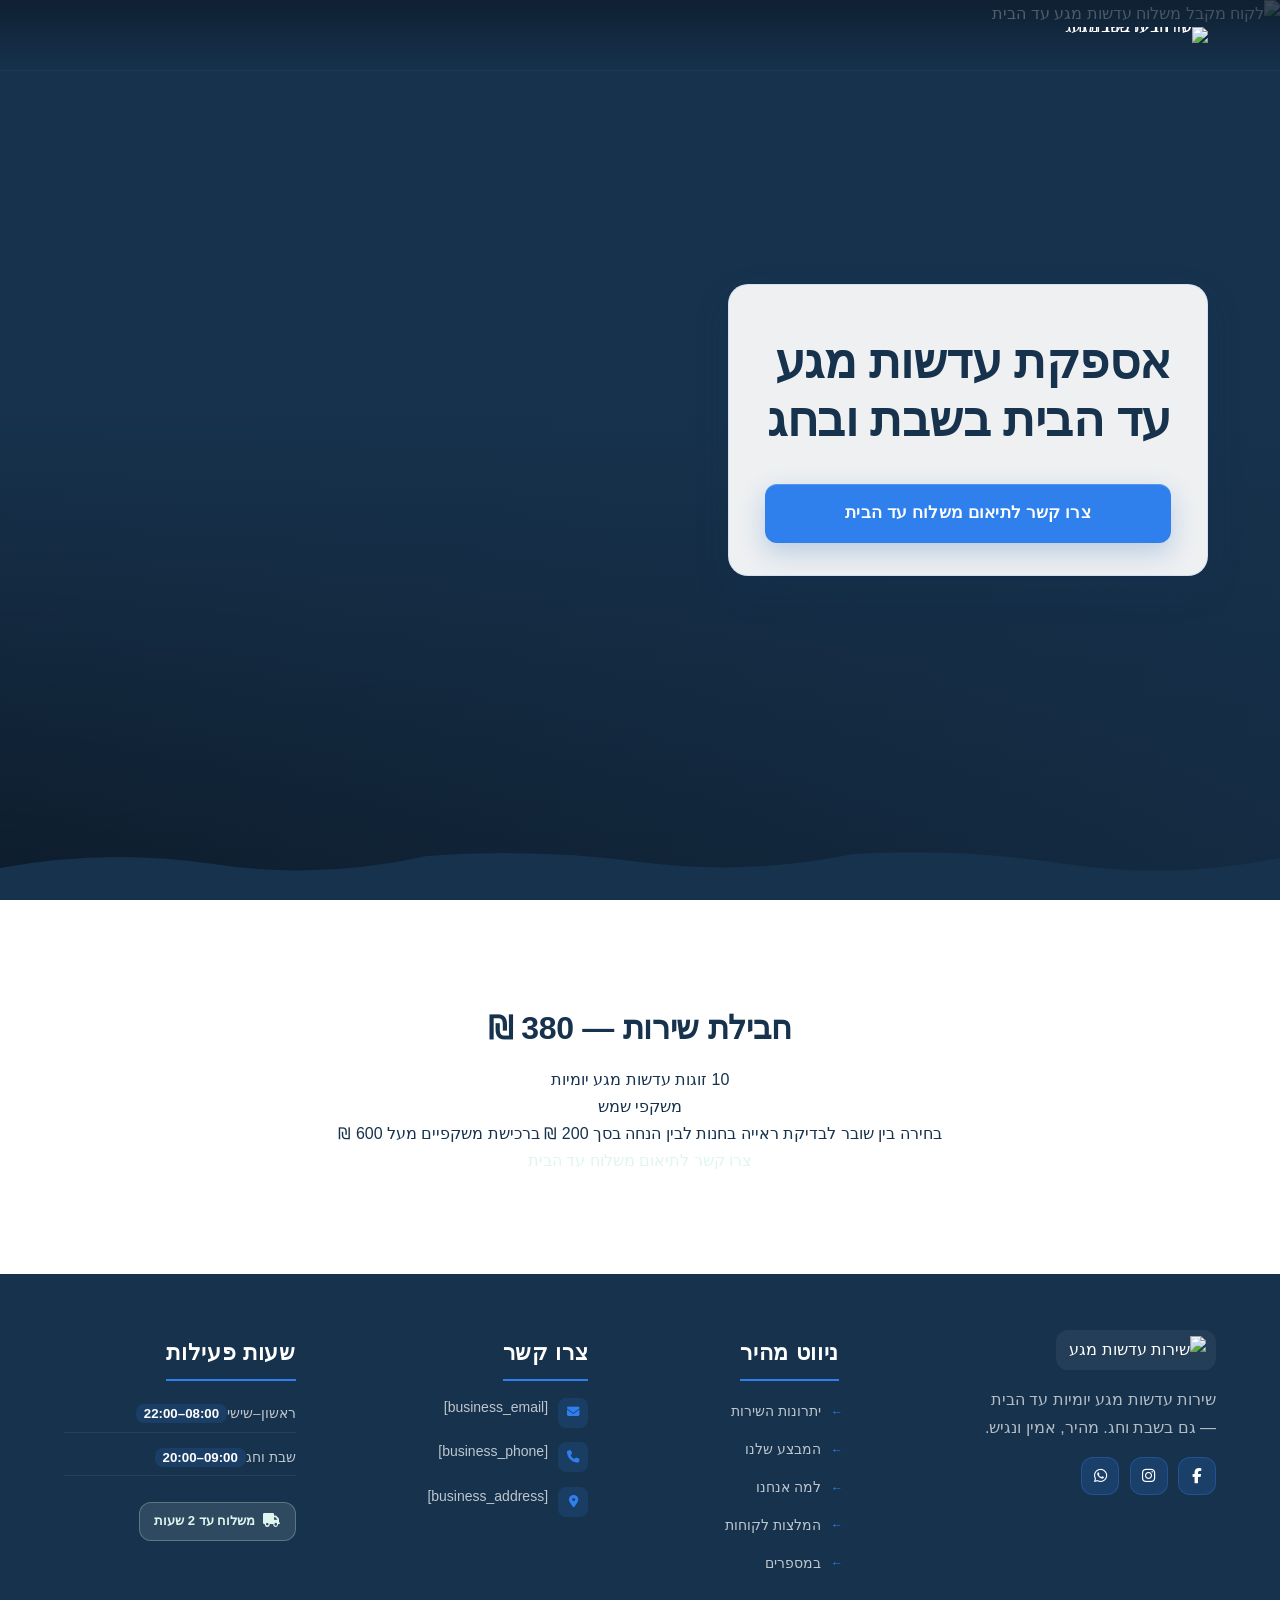
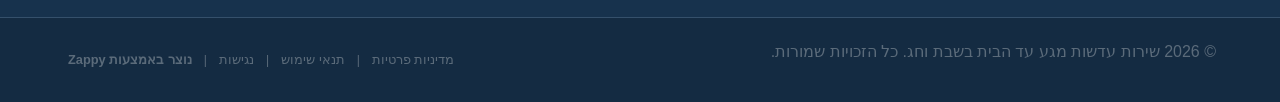
==== commit 26b08735: "Background sync: Progressive GitHub Sync" ====
--- a/public/index.html
+++ b/public/index.html
@@ -1 +1 @@
-<!doctype html><html dir="rtl" lang="he"><head><meta charset="UTF-8"><meta content="width=device-width,initial-scale=1" name="viewport"><meta content="index, follow" name="robots"><title>עדשות מגע משלוח עד הבית בשבת — שירות עדשות מגע עד הבית בשבת</title><meta content="A contact lens delivery service that emphasizes speed and convenience — same-day delivery straight to the customer&#39;s door, even on Shabbat and Jewish holidays. " name="description"><meta content="עדשות מגע משלוח עד הבית בשבת, הזמנת עדשות מגע יומיות אונליין, עדשות מגע דיספוסבל משלוח מהיר, עדשות מגע" name="keywords"><link href="/assets/favicon.ico" rel="icon" type="image/x-icon"><link href="/assets/favicon-16x16.png" rel="icon" type="image/png" sizes="16x16"><link href="/assets/favicon-32x32.png" rel="icon" type="image/png" sizes="32x32"><link href="/assets/favicon-48x48.png" rel="icon" type="image/png" sizes="48x48"><link href="/assets/favicon-192x192.png" rel="icon" type="image/png" sizes="192x192"><link href="/assets/favicon-512x512.png" rel="icon" type="image/png" sizes="512x512"><link href="/assets/apple-touch-icon.png" rel="apple-touch-icon"><script>!function(){"use strict";var t="7282b428-c9b8-4ae2-9b43-87fc947199f6",e="https://api.zappy5.com/api/analytics/track",a=18e5,n=2592e6,o=!0,i=!0,r=!0;var s=function(){var e="zappy_visitor_"+t,a=null;try{if(a=localStorage.getItem(e)){var o=JSON.parse(a),i=Date.now();if(i-o.created<n)return o.lastSeen=i,localStorage.setItem(e,JSON.stringify(o)),o.id}}catch(t){console.warn("Zappy Analytics: LocalStorage not available")}var r="zv_"+Date.now()+"_"+Math.random().toString(36).substr(2,9);try{localStorage.setItem(e,JSON.stringify({id:r,created:Date.now(),lastSeen:Date.now()}))}catch(t){}return r}(),c=function(){var e="zappy_session_"+t,n=null;try{if(n=sessionStorage.getItem(e)){var o=JSON.parse(n),i=Date.now();if(i-o.timestamp<a)return o.timestamp=i,sessionStorage.setItem(e,JSON.stringify(o)),o.id}}catch(t){console.warn("Zappy Analytics: SessionStorage not available")}var r="zs_"+Date.now()+"_"+Math.random().toString(36).substr(2,9);try{sessionStorage.setItem(e,JSON.stringify({id:r,timestamp:Date.now()}))}catch(t){}return r}();function l(a,n){n=n||{};var o={website_id:t,event_type:a,page_path:window.location.pathname,referrer:document.referrer||"direct",visitor_id:s,session_id:c,metadata:n};if(navigator.sendBeacon){var i=new Blob([JSON.stringify(o)],{type:"application/json"});navigator.sendBeacon(e,i)}else fetch(e,{method:"POST",headers:{"Content-Type":"application/json"},body:JSON.stringify(o),keepalive:!0}).catch(function(t){console.warn("Zappy Analytics: Failed to track event",t)})}o&&l("pageview",{title:document.title,url:window.location.href}),i&&document.addEventListener("click",function(t){var e=t.target;if("BUTTON"===e.tagName||e.closest("button")){var a="BUTTON"===e.tagName?e:e.closest("button");l("click",{element:"button",text:a.textContent.trim().substring(0,100),id:a.id||null,class:a.className||null})}else if("A"===e.tagName||e.closest("a")){var n="A"===e.tagName?e:e.closest("a");l("navigation",{element:"link",text:n.textContent.trim().substring(0,100),href:n.href,external:n.hostname!==window.location.hostname})}},!0),r&&document.addEventListener("submit",function(t){var e=t.target;l("form_submit",{form_id:e.id||null,form_name:e.name||null,form_action:e.action||null,form_method:e.method||"GET"})},!0);var m=Date.now();window.addEventListener("beforeunload",function(){l("page_unload",{time_on_page:Math.floor((Date.now()-m)/1e3),page_path:window.location.pathname})}),window.zappyAnalytics={track:l,getVisitorId:function(){return s},getSessionId:function(){return c}}}()</script><meta content="עדשות מגע משלוח עד הבית בשבת — שירות עדשות מגע עד הבית בשבת " property="og:title"><meta content="A contact lens delivery service that emphasizes speed and convenience — same-day delivery straight to the customer's door, even on Shabbat and Jewish holidays. " property="og:description"><meta content="website" property="og:type"><meta content="he_IL" property="og:locale"><meta content="summary_large_image" name="twitter:card"><meta content="עדשות מגע משלוח עד הבית בשבת — שירות עדשות מגע עד הבית בשבת " name="twitter:title"><meta content="A contact lens delivery service that emphasizes speed and convenience — same-day delivery straight to the customer's door, even on Shabbat and Jewish holidays. " name="twitter:description"><link href="https://cdnjs.cloudflare.com/ajax/libs/font-awesome/6.4.0/css/all.min.css" rel="stylesheet"><link href="/assets/favicon.ico" rel="icon" type="image/x-icon"><link href="/assets/favicon-16x16.png" rel="icon" type="image/png" sizes="16x16"><link href="/assets/favicon-32x32.png" rel="icon" type="image/png" sizes="32x32"><link href="/assets/favicon-48x48.png" rel="icon" type="image/png" sizes="48x48"><link href="/assets/favicon-192x192.png" rel="icon" type="image/png" sizes="192x192"><link href="/assets/favicon-512x512.png" rel="icon" type="image/png" sizes="512x512"><link href="/assets/apple-touch-icon.png" rel="apple-touch-icon"><link href="https://cdn.jsdelivr.net/npm/vanilla-cookieconsent@3/dist/cookieconsent.css" rel="stylesheet"><script src="https://cdn.jsdelivr.net/npm/vanilla-cookieconsent@3/dist/cookieconsent.umd.js"></script><script src="https://cdn.jsdelivr.net/gh/mickidum/acc_toolbar/acctoolbar/acctoolbar.min.js"></script><link href="/styles.css" rel="stylesheet"><style id="zappy-dropdown-submenu-styles">#navMenu li:has(.sub-menu),.nav-menu li:has(.sub-menu),.navbar li:has(.sub-menu),nav li:has(.sub-menu){position:relative}#navMenu .sub-menu,.nav-menu .sub-menu,.navbar .sub-menu,nav .sub-menu{display:block!important;position:absolute!important;top:100%;left:0;min-width:220px;background:#fff;border-radius:8px;box-shadow:0 8px 25px rgba(0,0,0,.15);padding:8px 0;opacity:0;visibility:hidden;transform:translateY(10px);transition:all .3s ease;z-index:1000;list-style:none;pointer-events:none}#navMenu li:hover>.sub-menu,.nav-menu li:hover>.sub-menu,.navbar li:hover>.sub-menu,nav li:hover>.sub-menu{opacity:1!important;visibility:visible!important;transform:translateY(0)!important;pointer-events:auto!important}.sub-menu li{list-style:none;margin:0;padding:0}.sub-menu a{display:block!important;padding:10px 16px!important;color:var(--text-dark,#333)!important;font-weight:500;text-decoration:none;white-space:nowrap;transition:background-color .2s}.sub-menu a:hover{background-color:#f5f5f5}[dir=rtl] .nav-menu .sub-menu,[dir=rtl] .navbar .sub-menu,[dir=rtl] nav .sub-menu,html[lang=ar] .nav-menu .sub-menu,html[lang=ar] .navbar .sub-menu,html[lang=ar] nav .sub-menu,html[lang=he] .nav-menu .sub-menu,html[lang=he] .navbar .sub-menu,html[lang=he] nav .sub-menu{left:auto!important;right:0!important}.sub-menu:empty,.sub-menu:not(:has(li)),.sub-menu:not(:has(li:not(.zappy-hidden-menu-item))){display:none!important;opacity:0!important;visibility:hidden!important;pointer-events:none!important}li:has(.menu-group-title):hover>.sub-menu{opacity:1!important;visibility:visible!important;transform:translateY(0)!important;pointer-events:auto!important}#navMenu>li>.menu-group-title,.nav-menu>li>.menu-group-title{display:inline-block;padding:.5rem 1rem;cursor:default;user-select:none}@media (max-width:768px){#navMenu .sub-menu,.nav-menu .sub-menu,.navbar .sub-menu,nav .sub-menu{position:static!important;transform:none!important;box-shadow:none!important;background:0 0!important;max-height:0;overflow:hidden;opacity:0;visibility:hidden;transition:max-height .3s ease,opacity .3s ease;padding:0!important;border-radius:0!important}.sub-menu.mobile-expanded{max-height:500px!important;opacity:1!important;visibility:visible!important;padding:8px 0 8px 16px!important}[dir=rtl] .sub-menu.mobile-expanded,html[lang=he] .sub-menu.mobile-expanded{padding:8px 16px 8px 0!important}#navMenu li:hover>.sub-menu,.nav-menu li:hover>.sub-menu,.navbar li:hover>.sub-menu,nav li:hover>.sub-menu{opacity:0;visibility:hidden;pointer-events:none}#navMenu li>.sub-menu.mobile-expanded,.nav-menu li>.sub-menu.mobile-expanded,.navbar li>.sub-menu.mobile-expanded,nav li>.sub-menu.mobile-expanded{opacity:1!important;visibility:visible!important;pointer-events:auto!important}#navMenu li:has(.sub-menu),.nav-menu li:has(.sub-menu),.navbar li:has(.sub-menu),nav li:has(.sub-menu){display:flex!important;flex-wrap:wrap!important;align-items:center!important;position:relative!important;min-height:44px!important}#navMenu li:has(.sub-menu)>a,.nav-menu li:has(.sub-menu)>a,.navbar li:has(.sub-menu)>a,nav li:has(.sub-menu)>a{flex:1!important;min-width:0!important}#navMenu li:has(.sub-menu)>.menu-group-title,.nav-menu li:has(.sub-menu)>.menu-group-title,.navbar li:has(.sub-menu)>.menu-group-title,nav li:has(.sub-menu)>.menu-group-title{flex:1!important;min-width:0!important;padding:0!important;line-height:inherit!important}#navMenu li:has(.sub-menu)>.sub-menu,.nav-menu li:has(.sub-menu)>.sub-menu,.navbar li:has(.sub-menu)>.sub-menu,nav li:has(.sub-menu)>.sub-menu{flex-basis:100%!important;width:100%!important}#navMenu li:has(.sub-menu)>a [class*=arrow],#navMenu li:has(.sub-menu)>a [class*=chevron],.nav-menu li:has(.sub-menu)>a .fa-angle-down,.nav-menu li:has(.sub-menu)>a .fa-chevron-down,.nav-menu li:has(.sub-menu)>a [class*=arrow],.nav-menu li:has(.sub-menu)>a [class*=chevron],nav li:has(.sub-menu)>a [class*=arrow],nav li:has(.sub-menu)>a [class*=chevron]{display:none!important;visibility:hidden!important}.mobile-submenu-toggle{display:flex!important;align-items:center!important;justify-content:center!important;width:44px!important;height:auto!important;background:0 0!important;border:none!important;cursor:pointer!important;color:var(--text-light)!important;position:static!important;flex-shrink:0!important;align-self:stretch!important;z-index:2!important;padding:0!important;margin:0!important}.mobile-submenu-toggle::after{content:''!important;width:0!important;height:0!important;border-left:6px solid transparent!important;border-right:6px solid transparent!important;border-top:7px solid currentColor!important;transition:transform .3s ease!important}.mobile-submenu-toggle.expanded::after{transform:rotate(180deg)!important}.sub-menu a{padding:10px 0!important;display:block!important;color:var(--text-light)!important}.navbar .sub-menu li a,.zappy-products-dropdown .sub-menu a,nav.navbar .sub-menu li a{color:var(--text-light)!important}}@media (min-width:769px){.mobile-submenu-toggle{display:none!important}}</style><style id="mobile-lang-menu-deployed-css">@media (max-width:768px){.lang-switcher,.nav-container .lang-switcher,.nav-cta-container .lang-switcher,.nav-ecommerce-icons .lang-switcher,.nav-icons-left .lang-switcher,.navbar .lang-switcher,.navbar .nav-cta-container .lang-switcher{display:none!important}.mobile-lang-menu{width:100%;border-top:1px solid rgba(128,128,128,.2);padding:8px 0 0 0;margin-top:8px}.mobile-lang-toggle{display:flex!important;align-items:center;justify-content:space-between;width:100%;padding:12px 16px;background:0 0;border:none;cursor:pointer;font-size:15px;color:inherit;font-family:inherit}.mobile-lang-toggle::after{content:'';display:inline-block;width:8px;height:8px;border-right:2px solid currentColor;border-bottom:2px solid currentColor;transform:rotate(45deg);transition:transform .3s ease;margin-left:8px}.mobile-lang-toggle.expanded::after{transform:rotate(-135deg)}.mobile-lang-options{max-height:0;overflow:hidden;transition:max-height .3s ease}.mobile-lang-options.expanded{max-height:300px}.mobile-lang-option{display:flex!important;align-items:center;gap:10px;padding:10px 24px;text-decoration:none;color:inherit;font-size:14px;font-family:inherit}.mobile-lang-option:hover{background:rgba(128,128,128,.1)}.mobile-lang-option.active{font-weight:600;opacity:.7;pointer-events:none}.mobile-lang-option img{width:20px;height:20px;border-radius:50%}}@media (min-width:769px){.mobile-lang-menu{display:none!important}}</style><style id="zappy-widget-visibility">#mic-access-tool-box,#mic-access-tool-general-button,#mic-init-access-tool #mic-access-tool-box,#mic-init-access-tool #mic-access-tool-general-button,#mic-init-access-tool .mic-access-tool-general-button,._access-icon,._access-menu,.mic-access-tool-box,.mic-access-tool-general-button,div[id*=mic-access-tool-box]{display:none!important;visibility:hidden!important;opacity:0!important;pointer-events:none!important}</style></head><body><nav class="navbar" dir="rtl"><button aria-label="Menu" class="mobile-toggle" id="mobileToggle"><svg viewBox="0 0 24 24" fill="none" height="24" width="24" class="hamburger-icon"><path d="M3 12h18M3 6h18M3 18h18" stroke="currentColor" stroke-linecap="round" stroke-width="2"></path></svg><svg viewBox="0 0 24 24" fill="none" height="24" width="24" class="close-icon" style="display:none"><path d="M18 6L6 18M6 6l12 12" stroke="currentColor" stroke-linecap="round" stroke-width="2"></path></svg></button><button aria-label="Call" class="phone-header-btn" data-phone="050-000-0000"><svg viewBox="0 0 24 24" fill="currentColor" height="20" width="20"><path d="M22 16.92v3a2 2 0 0 1-2.18 2 19.79 19.79 0 0 1-8.63-3.07 19.5 19.5 0 0 1-6-6 19.79 19.79 0 0 1-3.07-8.67A2 2 0 0 1 4.11 2h3a2 2 0 0 1 2 1.72 12.84 12.84 0 0 0 .7 2.81 2 2 0 0 1-.45 2.11L8.09 9.91a16 16 0 0 0 6 6l1.27-1.27a2 2 0 0 1 2.11-.45 12.84 12.84 0 0 0 2.81.7A2 2 0 0 1 22 16.92z"></path></svg></button><div class="nav-container"><div class="nav-right-group"><div class="nav-brand"><a href="/" class="logo-link"><img alt="שירות עדשות מגע עד הבית בשבת וחג" src="/assets/business-logo.webp" class="logo"></a></div><ul class="nav-menu" id="navMenu"><li><a href="#testimonials">המלצות</a></li></ul></div><div class="nav-cta-container"></div></div></nav><script>window.addEventListener("load",function(){const e=document.querySelector(".navbar, nav, header");if(!e)return void console.log("[Navbar] Navbar element not found");let t=document.getElementById("mobileToggle")||document.querySelector(".mobile-toggle")||document.querySelector(".hamburger")||document.querySelector(".hamburger-menu")||document.querySelector(".menu-toggle")||document.querySelector(".burger-menu")||document.querySelector('[aria-label="Menu"]')||document.querySelector('[aria-label="תפריט"]');const o=document.querySelector(".phone-header-btn"),n=window.getComputedStyle(e);let r=n.backgroundColor;if(console.log("[Navbar] Initial navbar background:",r),"transparent"===r||"rgba(0, 0, 0, 0)"===r||r.startsWith("rgba")&&r.includes(", 0)")){const e=n.backgroundImage;if(e&&"none"!==e)console.log("[Navbar] Navbar has background image/gradient, using dark text"),r="rgb(240, 240, 240)";else{const e=window.getComputedStyle(document.body).backgroundColor;console.log("[Navbar] Navbar transparent, using body background:",e),r=e}}const i=r.match(/\d+/g);if(i&&i.length>=3){const e=(.299*parseInt(i[0])+.587*parseInt(i[1])+.114*parseInt(i[2]))/255;console.log("[Navbar] Mobile button colors preserved from Claude CSS (luminance:",e.toFixed(2)+")");const n=document.createElement("style");n.id="zappy-mobile-nav-fix";document.documentElement.lang;document.documentElement.dir,n.textContent='\n        /* Hide mobile buttons on desktop, show only on mobile */\n        @media (min-width: 769px) {\n          .mobile-toggle,\n          .phone-header-btn {\n            display: none !important;\n          }\n        }\n        \n        /* Show and position mobile buttons correctly on mobile */\n        @media (max-width: 768px) {\n          .mobile-toggle,\n          .phone-header-btn {\n            position: absolute !important;\n            top: 50% !important;\n            transform: translateY(-50%) !important;\n            z-index: 1001 !important;\n            display: flex !important;\n            align-items: center !important;\n            justify-content: center !important;\n            width: 36px !important;\n            height: 36px !important;\n            border-radius: 50% !important;\n            border: none !important;\n            cursor: pointer !important;\n            padding: 6px !important;\n            background: none !important;\n            color: var(--nav-text, var(--text-light)) !important;\n          }\n          \n          /* LTR positioning (default): hamburger LEFT, phone RIGHT */\n          html:not([dir="rtl"]):not([lang="he"]):not([lang="ar"]) .mobile-toggle,\n          html[dir="ltr"] .mobile-toggle {\n            left: 12px !important;\n            right: auto !important;\n          }\n          html:not([dir="rtl"]):not([lang="he"]):not([lang="ar"]) .phone-header-btn,\n          html[dir="ltr"] .phone-header-btn {\n            right: 12px !important;\n            left: auto !important;\n          }\n          \n          /* RTL positioning: hamburger RIGHT, phone LEFT */\n          html[dir="rtl"] .mobile-toggle,\n          html[lang="he"] .mobile-toggle,\n          html[lang="ar"] .mobile-toggle {\n            right: 12px !important;\n            left: auto !important;\n          }\n          html[dir="rtl"] .phone-header-btn,\n          html[lang="he"] .phone-header-btn,\n          html[lang="ar"] .phone-header-btn {\n            left: 12px !important;\n            right: auto !important;\n          }\n          \n          /* CRITICAL: Ensure nav-container has min-height on mobile */\n          /* All children are positioned absolutely/fixed on mobile, so height:auto collapses to 0 */\n          .nav-container {\n            min-height: 70px !important;\n            position: relative !important;\n          }\n          \n          /* Ensure SVG icons are properly sized and inherit color */\n          .mobile-toggle svg,\n          .phone-header-btn svg {\n            width: 24px !important;\n            height: 24px !important;\n            /* Don\'t force display - let JavaScript control hamburger/close toggle */\n          }\n          \n          /* Reset nav-cta-container on mobile - remove desktop box-shadow/padding */\n          /* that creates a visible ghost box when CTA button is hidden */\n          .nav-cta-container {\n            box-shadow: none !important;\n            padding: 0 !important;\n          }\n          \n          /* Hide nav-cta-container entirely on mobile when there\'s no lang-switcher */\n          /* (only the CTA button is inside, and it\'s hidden on mobile) */\n          .nav-cta-container:not(:has(.lang-switcher)) {\n            display: none !important;\n          }\n          \n          /* CRITICAL: Prevent hero image fade gradient from bleeding over headline text */\n          /* The .image-fade-gradient has bottom: -30px (extends below parent) */\n          /* On mobile stacked layout, this overlaps the h1 text below the image */\n          .hero-image-column {\n            overflow: hidden !important;\n          }\n          .image-fade-gradient {\n            bottom: 0 !important;\n          }\n          \n          /* Hide desktop language switcher on mobile - hamburger menu handles it */\n          /* High specificity to override stored CSS */\n          .lang-switcher,\n          .nav-cta-container .lang-switcher,\n          .nav-container .lang-switcher,\n          .navbar .lang-switcher,\n          .navbar .nav-cta-container .lang-switcher {\n            display: none !important;\n          }\n        }\n      ';const r=document.getElementById("zappy-mobile-nav-fix");r&&r.remove(),document.head.appendChild(n),console.log("[Navbar] Critical CSS injected for mobile nav positioning");const l=window.innerWidth<=768;if(t){const e=t.querySelector(".hamburger-icon"),o=t.querySelector(".close-icon");e&&(e.style.setProperty("width","24px","important"),e.style.setProperty("height","24px","important"),e.style.setProperty("display","block","important")),o&&(o.style.setProperty("width","24px","important"),o.style.setProperty("height","24px","important"),o.style.setProperty("display","none","important")),l?(t.style.setProperty("position","absolute","important"),t.style.setProperty("top","50%","important"),t.style.setProperty("transform","translateY(-50%)","important"),t.style.setProperty("z-index","1001","important"),t.style.removeProperty("left"),t.style.removeProperty("right"),console.log("[Navbar] Mobile toggle positioning applied (mobile viewport)")):(t.style.removeProperty("position"),t.style.removeProperty("top"),t.style.removeProperty("transform"),t.style.removeProperty("z-index"),t.style.removeProperty("left"),t.style.removeProperty("right"),console.log("[Navbar] Desktop viewport - cleared mobile toggle inline positioning"))}if(o){const e=o.querySelector("svg");e&&(e.style.width="24px",e.style.height="24px",e.setAttribute("width","24"),e.setAttribute("height","24")),l?(o.style.setProperty("position","absolute","important"),o.style.setProperty("top","50%","important"),o.style.setProperty("transform","translateY(-50%)","important"),o.style.setProperty("z-index","1001","important"),o.style.removeProperty("left"),o.style.removeProperty("right"),console.log("[Navbar] Phone button positioning applied (mobile viewport)")):(o.style.removeProperty("position"),o.style.removeProperty("top"),o.style.removeProperty("transform"),o.style.removeProperty("z-index"),o.style.removeProperty("left"),o.style.removeProperty("right"),console.log("[Navbar] Desktop viewport - cleared phone button inline positioning"))}}else console.log("[Navbar] Could not parse background color:",r);t=document.getElementById("mobileToggle")||document.querySelector(".mobile-toggle")||document.querySelector(".hamburger")||document.querySelector(".hamburger-menu")||document.querySelector(".menu-toggle")||document.querySelector(".burger-menu")||document.querySelector('[aria-label="Menu"]')||document.querySelector('[aria-label="תפריט"]');const l=document.getElementById("navMenu")||document.querySelector(".nav-menu")||document.querySelector(".nav-links")||document.querySelector("nav ul:not(.submenu)");if(!t||!l)return void console.log("[Navbar] Mobile toggle or menu not found:",{toggle:!!t,menu:!!l});l.id||(l.id="navMenu"),console.log("[Navbar] Initializing mobile menu...");const a=t.cloneNode(!0);t.parentNode.replaceChild(a,t),a.addEventListener("click",function(e){e.preventDefault(),e.stopPropagation();const t=this.querySelector(".hamburger-icon"),o=this.querySelector(".close-icon");l.classList.contains("active")?(l.classList.remove("active"),t&&t.style.setProperty("display","block","important"),o&&o.style.setProperty("display","none","important"),document.body.style.overflow="",console.log("[Navbar] Menu closed")):(l.classList.add("active"),t&&t.style.setProperty("display","none","important"),o&&o.style.setProperty("display","block","important"),document.body.style.overflow="hidden",console.log("[Navbar] Menu opened"))}),l.querySelectorAll("a").forEach(function(e){e.addEventListener("click",function(){if("#"===this.getAttribute("href"))return;const e=a.querySelector(".hamburger-icon"),t=a.querySelector(".close-icon");l.classList.remove("active"),e&&e.style.setProperty("display","block","important"),t&&t.style.setProperty("display","none","important"),document.body.style.overflow="",console.log("[Navbar] Menu closed (link clicked)")})});var s=l.querySelectorAll(".dropdown-toggle");s.forEach(function(e){e.addEventListener("click",function(e){e.preventDefault(),e.stopPropagation();var t=this.closest(".nav-dropdown");t&&(t.parentNode.querySelectorAll(".nav-dropdown.open").forEach(function(e){e!==t&&e.classList.remove("open")}),t.classList.toggle("open"),console.log("[Navbar] Dropdown toggled:",t.classList.contains("open")?"open":"closed"))})}),document.addEventListener("click",function(e){e.target.closest(".nav-dropdown")||document.querySelectorAll(".nav-dropdown.open").forEach(function(e){e.classList.remove("open")})}),console.log("[Navbar] Dropdown handlers initialized for "+s.length+" dropdowns"),o&&o.addEventListener("click",function(){const e=document.querySelectorAll('a[href^="tel:"]'),t=e.length>0?e[0].getAttribute("href").replace("tel:",""):"[business_phone]";window.location.href="tel:"+t,console.log("[Navbar] Phone button clicked")}),console.log("[Navbar] Mobile menu initialized successfully");const p=function(){const e=document.querySelector(".whatsapp-float");e&&(window.innerWidth>=769?(e.style.setProperty("display","none","important"),e.style.setProperty("visibility","hidden","important"),e.style.setProperty("opacity","0","important"),e.style.setProperty("pointer-events","none","important"),console.log("[WhatsApp] Button hidden on desktop")):(e.style.removeProperty("display"),e.style.removeProperty("visibility"),e.style.removeProperty("opacity"),e.style.removeProperty("pointer-events"),console.log("[WhatsApp] Button visible on mobile")))};let c;p(),window.addEventListener("resize",function(){clearTimeout(c),c=setTimeout(p,100)})})</script><main><section class="index-hero-section" data-hero-type="fullscreen-scrim" data-layout-spec="בית-hero" dir="rtl" id="hero"><div class="index-hero-bg"><img alt="לקוח מקבל משלוח עדשות מגע עד הבית" src="/assets/site-index-hero-image-1.webp" data-context="Bright daylight lifestyle photo: a smiling Israeli customer standing at an open front door of a modern home, receiving a small minimal white envelope or pouch delivery package from a delivery person. The scene is warm and welcoming, shot from slightly inside the home looking outward. No visible product branding, no lens box packaging, no text on the package. Natural morning light, clean domestic setting with a light-colored door and tiled floor. Photorealistic, cool daylight palette, depth of field with the door and exterior slightly soft." data-hero-bg="true" data-placeholder="index-hero-image-1" height="900" width="1440"></div><div class="index-hero-scrim" aria-hidden="true"></div><div class="index-hero-card-wrapper"><div class="index-hero-card"><h1 class="index-hero-h1">אספקת עדשות מגע עד הבית בשבת ובחג</h1><div class="index-hero-ctas"><a href="#contact" class="index-hero-btn-primary">צרו קשר לתיאום משלוח עד הבית</a></div></div></div><div class="index-hero-divider-wrapper"><svg viewBox="0 0 1440 80" aria-hidden="true" preserveAspectRatio="none" xmlns="http://www.w3.org/2000/svg"><path d="M0,80 L0,48 Q120,28 240,44 T480,36 Q600,28 720,42 T960,34 Q1080,28 1200,44 T1440,38 L1440,80 Z" fill="var(--bg-dark)"></path></svg></div></section><section class="pkg-service-section"><div class="pkg-service-container"><h2 class="pkg-service-heading">חבילת שירות — 380 ₪</h2><ul class="pkg-service-list" aria-label="פרטי חבילת השירות" role="list"><li class="pkg-service-item"><span class="pkg-service-text">10 זוגות עדשות מגע יומיות</span></li><li class="pkg-service-divider" aria-hidden="true"></li><li class="pkg-service-item"><span class="pkg-service-text">משקפי שמש</span></li><li class="pkg-service-divider" aria-hidden="true"></li><li class="pkg-service-item pkg-service-item--long"><span class="pkg-service-text">בחירה בין שובר לבדיקת ראייה בחנות לבין הנחה בסך 200 ₪ ברכישת משקפיים מעל 600 ₪</span></li></ul><div class="pkg-service-cta-wrap"><a href="#contact" aria-label="צרו קשר לתיאום משלוח עדשות מגע עד הבית" class="pkg-service-cta" role="button">צרו קשר לתיאום משלוח עד הבית</a></div></div></section></main><footer class="site-footer" dir="rtl"><div class="footer-top"><div class="footer-container"><div class="footer-grid"><div class="footer-col footer-brand"><img alt="שירות עדשות מגע עד הבית בשבת וחג" src="/assets/business-logo.webp" class="logo"><p class="footer-tagline">שירות עדשות מגע יומיות עד הבית — גם בשבת וחג. מהיר, אמין ונגיש.</p><div class="footer-social"><a href="[facebook_handle]" aria-label="Facebook"><i class="fab fa-facebook-f"></i></a><a href="[instagram_handle]" aria-label="Instagram"><i class="fab fa-instagram"></i></a><a href="[whatsapp_handle]" aria-label="WhatsApp"><i class="fab fa-whatsapp"></i></a></div></div><div class="footer-col"><h3 class="footer-heading">ניווט מהיר</h3><ul class="footer-links"><li><a href="#features">יתרונות השירות</a></li><li><a href="#offer">המבצע שלנו</a></li><li><a href="#benefits">למה אנחנו</a></li><li><a href="#testimonials">המלצות לקוחות</a></li><li><a href="#stats">במספרים</a></li></ul></div><div class="footer-col"><h3 class="footer-heading">צרו קשר</h3><ul class="footer-contact"><li><span class="contact-icon"><i class="fas fa-envelope"></i></span><span class="contact-text"><a href="mailto:[business_email]">[business_email]</a></span></li><li><span class="contact-icon"><i class="fas fa-phone"></i></span><span class="contact-text"><a href="tel:[business_phone]">[business_phone]</a></span></li><li><a href="/"><span class="contact-icon"><i class="fas fa-map-marker-alt"></i></span><span class="contact-text">[business_address]</span></a></li></ul></div><div class="footer-col"><h3 class="footer-heading">שעות פעילות</h3><ul class="footer-hours"><li><a href="/"><span class="hours-day">ראשון–שישי</span><span class="hours-time">08:00–22:00</span></a></li><li><a href="/"><span class="hours-day">שבת וחג</span><span class="hours-time">09:00–20:00</span></a></li></ul><div class="footer-badge"><i class="fas fa-truck"></i><span>משלוח עד 2 שעות</span></div></div></div></div></div><div class="footer-bottom"><div class="footer-container"><div class="footer-bottom-inner"><p class="footer-copyright">© 2026 שירות עדשות מגע עד הבית בשבת וחג. כל הזכויות שמורות.</p><div class="footer-legal"><a href="/privacy">מדיניות פרטיות</a><span class="footer-divider">|</span><a href="/terms">תנאי שימוש</a><span class="footer-divider">|</span><a href="/accessibility">נגישות</a><span class="footer-divider">|</span><a href="https://zappy5.com" class="zappy-attribution" target="_blank">נוצר באמצעות Zappy</a></div></div></div></div></footer><a href="https://wa.me/[whatsapp_handle]" aria-label="WhatsApp" class="whatsapp-float"><i class="fab fa-whatsapp"></i></a><div data-integration="accessibility:toolbar"></div><script src="/script.js"></script><script id="zappy-mobile-submenu-script">!function(){function e(){if(window.innerWidth>768)return document.querySelectorAll(".mobile-submenu-toggle").forEach(function(e){e.remove()}),void document.querySelectorAll(".sub-menu.mobile-expanded").forEach(function(e){e.classList.remove("mobile-expanded")});document.querySelectorAll(".nav-menu li:has(.sub-menu), nav li:has(.sub-menu), .navbar li:has(.sub-menu), #navMenu li:has(.sub-menu)").forEach(function(e){if(!e.querySelector(".mobile-submenu-toggle")){var t=e.querySelector(".sub-menu"),n=e.querySelector(":scope > a");if(t&&n){var o=document.createElement("button");o.className="mobile-submenu-toggle",o.setAttribute("aria-label","Toggle submenu"),o.setAttribute("type","button"),n.insertAdjacentElement("afterend",o),o.addEventListener("click",function(e){e.preventDefault(),e.stopPropagation(),document.querySelectorAll(".sub-menu.mobile-expanded").forEach(function(e){if(e!==t){e.classList.remove("mobile-expanded");var n=e.parentElement.querySelector(".mobile-submenu-toggle");n&&n.classList.remove("expanded")}}),t.classList.toggle("mobile-expanded"),o.classList.toggle("expanded")})}}})}var t;"loading"===document.readyState?document.addEventListener("DOMContentLoaded",e):e(),window.addEventListener("resize",function(){clearTimeout(t),t=setTimeout(e,250)});var n=new MutationObserver(function(t){t.forEach(function(t){if("attributes"===t.type){var n=t.target;n.classList&&(n.classList.contains("active")||n.classList.contains("open"))&&setTimeout(e,100)}})});setTimeout(function(){document.querySelectorAll(".mobile-menu, .nav-menu, #navMenu, nav").forEach(function(e){n.observe(e,{attributes:!0,attributeFilter:["class","style"]})})},500)}()</script><script id="zappy-mobile-lang-menu-script">!function(){function e(){if(window.innerWidth>768){var e=document.querySelector(".mobile-lang-menu");e&&e.remove()}else if(!document.querySelector(".mobile-lang-menu")){var n=document.querySelector(".lang-switcher");if(n){var a=n.querySelector(".lang-switcher-dropdown");if(a){var i=a.querySelectorAll(".lang-option");if(0!==i.length){var t=document.getElementById("navMenu")||document.querySelector(".nav-menu")||document.querySelector("nav ul");if(t){var l=document.documentElement.lang||"en",s=document.createElement("div");s.className="mobile-lang-menu";var c={he:{name:"עברית",flag:"https://api.iconify.design/circle-flags/il.svg"},en:{name:"English",flag:"https://api.iconify.design/circle-flags/us.svg"},ar:{name:"العربية",flag:"https://api.iconify.design/circle-flags/sa.svg"},fr:{name:"Français",flag:"https://api.iconify.design/circle-flags/fr.svg"},es:{name:"Español",flag:"https://api.iconify.design/circle-flags/es.svg"},de:{name:"Deutsch",flag:"https://api.iconify.design/circle-flags/de.svg"},ru:{name:"Русский",flag:"https://api.iconify.design/circle-flags/ru.svg"},zh:{name:"中文",flag:"https://api.iconify.design/circle-flags/cn.svg"},ja:{name:"日本語",flag:"https://api.iconify.design/circle-flags/jp.svg"},pt:{name:"Português",flag:"https://api.iconify.design/circle-flags/br.svg"},it:{name:"Italiano",flag:"https://api.iconify.design/circle-flags/it.svg"},ko:{name:"한국어",flag:"https://api.iconify.design/circle-flags/kr.svg"}}[l]||{name:l,flag:""},r=document.createElement("button");r.className="mobile-lang-toggle",r.type="button";var g=c.flag?'<img src="'+c.flag+'" width="20" height="20" alt="" style="border-radius:50%;margin-right:8px;margin-left:8px;">':"";r.innerHTML=g+c.name,s.appendChild(r);var o=document.createElement("div");o.className="mobile-lang-options";var d=document.createElement("a");d.className="mobile-lang-option active",d.href="#",d.innerHTML=g+c.name,o.appendChild(d),i.forEach(function(e){var n=document.createElement("a");n.className="mobile-lang-option",n.href=e.getAttribute("href"),n.innerHTML=e.innerHTML,o.appendChild(n)}),s.appendChild(o),t.appendChild(s),r.addEventListener("click",function(e){e.preventDefault(),e.stopPropagation(),r.classList.toggle("expanded"),o.classList.toggle("expanded")})}}}}}}"loading"===document.readyState?document.addEventListener("DOMContentLoaded",e):e(),window.addEventListener("resize",function(){clearTimeout(window._mlrt),window._mlrt=setTimeout(e,250)})}()</script></body></html>+<!doctype html><html dir="rtl" lang="he"><head><meta charset="UTF-8"><meta content="width=device-width,initial-scale=1" name="viewport"><meta content="index, follow" name="robots"><title>עדשות מגע משלוח עד הבית בשבת — שירות עדשות מגע עד הבית בשבת</title><meta content="A contact lens delivery service that emphasizes speed and convenience — same-day delivery straight to the customer&#39;s door, even on Shabbat and Jewish holidays. " name="description"><meta content="עדשות מגע משלוח עד הבית בשבת, הזמנת עדשות מגע יומיות אונליין, עדשות מגע דיספוסבל משלוח מהיר, עדשות מגע" name="keywords"><link href="/assets/favicon.ico" rel="icon" type="image/x-icon"><link href="/assets/favicon-16x16.png" rel="icon" type="image/png" sizes="16x16"><link href="/assets/favicon-32x32.png" rel="icon" type="image/png" sizes="32x32"><link href="/assets/favicon-48x48.png" rel="icon" type="image/png" sizes="48x48"><link href="/assets/favicon-192x192.png" rel="icon" type="image/png" sizes="192x192"><link href="/assets/favicon-512x512.png" rel="icon" type="image/png" sizes="512x512"><link href="/assets/apple-touch-icon.png" rel="apple-touch-icon"><script>!function(){"use strict";var t="7282b428-c9b8-4ae2-9b43-87fc947199f6",e="https://api.zappy5.com/api/analytics/track",a=18e5,n=2592e6,o=!0,i=!0,r=!0;var s=function(){var e="zappy_visitor_"+t,a=null;try{if(a=localStorage.getItem(e)){var o=JSON.parse(a),i=Date.now();if(i-o.created<n)return o.lastSeen=i,localStorage.setItem(e,JSON.stringify(o)),o.id}}catch(t){console.warn("Zappy Analytics: LocalStorage not available")}var r="zv_"+Date.now()+"_"+Math.random().toString(36).substr(2,9);try{localStorage.setItem(e,JSON.stringify({id:r,created:Date.now(),lastSeen:Date.now()}))}catch(t){}return r}(),c=function(){var e="zappy_session_"+t,n=null;try{if(n=sessionStorage.getItem(e)){var o=JSON.parse(n),i=Date.now();if(i-o.timestamp<a)return o.timestamp=i,sessionStorage.setItem(e,JSON.stringify(o)),o.id}}catch(t){console.warn("Zappy Analytics: SessionStorage not available")}var r="zs_"+Date.now()+"_"+Math.random().toString(36).substr(2,9);try{sessionStorage.setItem(e,JSON.stringify({id:r,timestamp:Date.now()}))}catch(t){}return r}();function l(a,n){n=n||{};var o={website_id:t,event_type:a,page_path:window.location.pathname,referrer:document.referrer||"direct",visitor_id:s,session_id:c,metadata:n};if(navigator.sendBeacon){var i=new Blob([JSON.stringify(o)],{type:"application/json"});navigator.sendBeacon(e,i)}else fetch(e,{method:"POST",headers:{"Content-Type":"application/json"},body:JSON.stringify(o),keepalive:!0}).catch(function(t){console.warn("Zappy Analytics: Failed to track event",t)})}o&&l("pageview",{title:document.title,url:window.location.href}),i&&document.addEventListener("click",function(t){var e=t.target;if("BUTTON"===e.tagName||e.closest("button")){var a="BUTTON"===e.tagName?e:e.closest("button");l("click",{element:"button",text:a.textContent.trim().substring(0,100),id:a.id||null,class:a.className||null})}else if("A"===e.tagName||e.closest("a")){var n="A"===e.tagName?e:e.closest("a");l("navigation",{element:"link",text:n.textContent.trim().substring(0,100),href:n.href,external:n.hostname!==window.location.hostname})}},!0),r&&document.addEventListener("submit",function(t){var e=t.target;l("form_submit",{form_id:e.id||null,form_name:e.name||null,form_action:e.action||null,form_method:e.method||"GET"})},!0);var m=Date.now();window.addEventListener("beforeunload",function(){l("page_unload",{time_on_page:Math.floor((Date.now()-m)/1e3),page_path:window.location.pathname})}),window.zappyAnalytics={track:l,getVisitorId:function(){return s},getSessionId:function(){return c}}}()</script><meta content="עדשות מגע משלוח עד הבית בשבת — שירות עדשות מגע עד הבית בשבת " property="og:title"><meta content="A contact lens delivery service that emphasizes speed and convenience — same-day delivery straight to the customer's door, even on Shabbat and Jewish holidays. " property="og:description"><meta content="website" property="og:type"><meta content="he_IL" property="og:locale"><meta content="summary_large_image" name="twitter:card"><meta content="עדשות מגע משלוח עד הבית בשבת — שירות עדשות מגע עד הבית בשבת " name="twitter:title"><meta content="A contact lens delivery service that emphasizes speed and convenience — same-day delivery straight to the customer's door, even on Shabbat and Jewish holidays. " name="twitter:description"><link href="https://cdnjs.cloudflare.com/ajax/libs/font-awesome/6.4.0/css/all.min.css" rel="stylesheet"><link href="/assets/favicon.ico" rel="icon" type="image/x-icon"><link href="/assets/favicon-16x16.png" rel="icon" type="image/png" sizes="16x16"><link href="/assets/favicon-32x32.png" rel="icon" type="image/png" sizes="32x32"><link href="/assets/favicon-48x48.png" rel="icon" type="image/png" sizes="48x48"><link href="/assets/favicon-192x192.png" rel="icon" type="image/png" sizes="192x192"><link href="/assets/favicon-512x512.png" rel="icon" type="image/png" sizes="512x512"><link href="/assets/apple-touch-icon.png" rel="apple-touch-icon"><link href="https://cdn.jsdelivr.net/npm/vanilla-cookieconsent@3/dist/cookieconsent.css" rel="stylesheet"><script src="https://cdn.jsdelivr.net/npm/vanilla-cookieconsent@3/dist/cookieconsent.umd.js"></script><script src="https://cdn.jsdelivr.net/gh/mickidum/acc_toolbar/acctoolbar/acctoolbar.min.js"></script><link href="/styles.css" rel="stylesheet"><style id="zappy-dropdown-submenu-styles">#navMenu li:has(.sub-menu),.nav-menu li:has(.sub-menu),.navbar li:has(.sub-menu),nav li:has(.sub-menu){position:relative}#navMenu .sub-menu,.nav-menu .sub-menu,.navbar .sub-menu,nav .sub-menu{display:block!important;position:absolute!important;top:100%;left:0;min-width:220px;background:#fff;border-radius:8px;box-shadow:0 8px 25px rgba(0,0,0,.15);padding:8px 0;opacity:0;visibility:hidden;transform:translateY(10px);transition:all .3s ease;z-index:1000;list-style:none;pointer-events:none}#navMenu li:hover>.sub-menu,.nav-menu li:hover>.sub-menu,.navbar li:hover>.sub-menu,nav li:hover>.sub-menu{opacity:1!important;visibility:visible!important;transform:translateY(0)!important;pointer-events:auto!important}.sub-menu li{list-style:none;margin:0;padding:0}.sub-menu a{display:block!important;padding:10px 16px!important;color:var(--text-dark,#333)!important;font-weight:500;text-decoration:none;white-space:nowrap;transition:background-color .2s}.sub-menu a:hover{background-color:#f5f5f5}[dir=rtl] .nav-menu .sub-menu,[dir=rtl] .navbar .sub-menu,[dir=rtl] nav .sub-menu,html[lang=ar] .nav-menu .sub-menu,html[lang=ar] .navbar .sub-menu,html[lang=ar] nav .sub-menu,html[lang=he] .nav-menu .sub-menu,html[lang=he] .navbar .sub-menu,html[lang=he] nav .sub-menu{left:auto!important;right:0!important}.sub-menu:empty,.sub-menu:not(:has(li)),.sub-menu:not(:has(li:not(.zappy-hidden-menu-item))){display:none!important;opacity:0!important;visibility:hidden!important;pointer-events:none!important}li:has(.menu-group-title):hover>.sub-menu{opacity:1!important;visibility:visible!important;transform:translateY(0)!important;pointer-events:auto!important}#navMenu>li>.menu-group-title,.nav-menu>li>.menu-group-title{display:inline-block;padding:.5rem 1rem;cursor:default;user-select:none}@media (max-width:768px){#navMenu .sub-menu,.nav-menu .sub-menu,.navbar .sub-menu,nav .sub-menu{position:static!important;transform:none!important;box-shadow:none!important;background:0 0!important;max-height:0;overflow:hidden;opacity:0;visibility:hidden;transition:max-height .3s ease,opacity .3s ease;padding:0!important;border-radius:0!important}.sub-menu.mobile-expanded{max-height:500px!important;opacity:1!important;visibility:visible!important;padding:8px 0 8px 16px!important}[dir=rtl] .sub-menu.mobile-expanded,html[lang=he] .sub-menu.mobile-expanded{padding:8px 16px 8px 0!important}#navMenu li:hover>.sub-menu,.nav-menu li:hover>.sub-menu,.navbar li:hover>.sub-menu,nav li:hover>.sub-menu{opacity:0;visibility:hidden;pointer-events:none}#navMenu li>.sub-menu.mobile-expanded,.nav-menu li>.sub-menu.mobile-expanded,.navbar li>.sub-menu.mobile-expanded,nav li>.sub-menu.mobile-expanded{opacity:1!important;visibility:visible!important;pointer-events:auto!important}#navMenu li:has(.sub-menu),.nav-menu li:has(.sub-menu),.navbar li:has(.sub-menu),nav li:has(.sub-menu){display:flex!important;flex-wrap:wrap!important;align-items:center!important;position:relative!important;min-height:44px!important}#navMenu li:has(.sub-menu)>a,.nav-menu li:has(.sub-menu)>a,.navbar li:has(.sub-menu)>a,nav li:has(.sub-menu)>a{flex:1!important;min-width:0!important}#navMenu li:has(.sub-menu)>.menu-group-title,.nav-menu li:has(.sub-menu)>.menu-group-title,.navbar li:has(.sub-menu)>.menu-group-title,nav li:has(.sub-menu)>.menu-group-title{flex:1!important;min-width:0!important;padding:0!important;line-height:inherit!important}#navMenu li:has(.sub-menu)>.sub-menu,.nav-menu li:has(.sub-menu)>.sub-menu,.navbar li:has(.sub-menu)>.sub-menu,nav li:has(.sub-menu)>.sub-menu{flex-basis:100%!important;width:100%!important}#navMenu li:has(.sub-menu)>a [class*=arrow],#navMenu li:has(.sub-menu)>a [class*=chevron],.nav-menu li:has(.sub-menu)>a .fa-angle-down,.nav-menu li:has(.sub-menu)>a .fa-chevron-down,.nav-menu li:has(.sub-menu)>a [class*=arrow],.nav-menu li:has(.sub-menu)>a [class*=chevron],nav li:has(.sub-menu)>a [class*=arrow],nav li:has(.sub-menu)>a [class*=chevron]{display:none!important;visibility:hidden!important}.mobile-submenu-toggle{display:flex!important;align-items:center!important;justify-content:center!important;width:44px!important;height:auto!important;background:0 0!important;border:none!important;cursor:pointer!important;color:var(--text-light)!important;position:static!important;flex-shrink:0!important;align-self:stretch!important;z-index:2!important;padding:0!important;margin:0!important}.mobile-submenu-toggle::after{content:''!important;width:0!important;height:0!important;border-left:6px solid transparent!important;border-right:6px solid transparent!important;border-top:7px solid currentColor!important;transition:transform .3s ease!important}.mobile-submenu-toggle.expanded::after{transform:rotate(180deg)!important}.sub-menu a{padding:10px 0!important;display:block!important;color:var(--text-light)!important}.navbar .sub-menu li a,.zappy-products-dropdown .sub-menu a,nav.navbar .sub-menu li a{color:var(--text-light)!important}}@media (min-width:769px){.mobile-submenu-toggle{display:none!important}}</style><style id="mobile-lang-menu-deployed-css">@media (max-width:768px){.lang-switcher,.nav-container .lang-switcher,.nav-cta-container .lang-switcher,.nav-ecommerce-icons .lang-switcher,.nav-icons-left .lang-switcher,.navbar .lang-switcher,.navbar .nav-cta-container .lang-switcher{display:none!important}.mobile-lang-menu{width:100%;border-top:1px solid rgba(128,128,128,.2);padding:8px 0 0 0;margin-top:8px}.mobile-lang-toggle{display:flex!important;align-items:center;justify-content:space-between;width:100%;padding:12px 16px;background:0 0;border:none;cursor:pointer;font-size:15px;color:inherit;font-family:inherit}.mobile-lang-toggle::after{content:'';display:inline-block;width:8px;height:8px;border-right:2px solid currentColor;border-bottom:2px solid currentColor;transform:rotate(45deg);transition:transform .3s ease;margin-left:8px}.mobile-lang-toggle.expanded::after{transform:rotate(-135deg)}.mobile-lang-options{max-height:0;overflow:hidden;transition:max-height .3s ease}.mobile-lang-options.expanded{max-height:300px}.mobile-lang-option{display:flex!important;align-items:center;gap:10px;padding:10px 24px;text-decoration:none;color:inherit;font-size:14px;font-family:inherit}.mobile-lang-option:hover{background:rgba(128,128,128,.1)}.mobile-lang-option.active{font-weight:600;opacity:.7;pointer-events:none}.mobile-lang-option img{width:20px;height:20px;border-radius:50%}}@media (min-width:769px){.mobile-lang-menu{display:none!important}}</style><style id="zappy-widget-visibility">#mic-access-tool-box,#mic-access-tool-general-button,#mic-init-access-tool #mic-access-tool-box,#mic-init-access-tool #mic-access-tool-general-button,#mic-init-access-tool .mic-access-tool-general-button,._access-icon,._access-menu,.mic-access-tool-box,.mic-access-tool-general-button,div[id*=mic-access-tool-box]{display:none!important;visibility:hidden!important;opacity:0!important;pointer-events:none!important}</style></head><body><nav class="navbar" dir="rtl"><button aria-label="Menu" class="mobile-toggle" id="mobileToggle"><svg viewBox="0 0 24 24" fill="none" height="24" width="24" class="hamburger-icon"><path d="M3 12h18M3 6h18M3 18h18" stroke="currentColor" stroke-linecap="round" stroke-width="2"></path></svg><svg viewBox="0 0 24 24" fill="none" height="24" width="24" class="close-icon" style="display:none"><path d="M18 6L6 18M6 6l12 12" stroke="currentColor" stroke-linecap="round" stroke-width="2"></path></svg></button><button aria-label="Call" class="phone-header-btn" data-phone="050-000-0000"><svg viewBox="0 0 24 24" fill="currentColor" height="20" width="20"><path d="M22 16.92v3a2 2 0 0 1-2.18 2 19.79 19.79 0 0 1-8.63-3.07 19.5 19.5 0 0 1-6-6 19.79 19.79 0 0 1-3.07-8.67A2 2 0 0 1 4.11 2h3a2 2 0 0 1 2 1.72 12.84 12.84 0 0 0 .7 2.81 2 2 0 0 1-.45 2.11L8.09 9.91a16 16 0 0 0 6 6l1.27-1.27a2 2 0 0 1 2.11-.45 12.84 12.84 0 0 0 2.81.7A2 2 0 0 1 22 16.92z"></path></svg></button><div class="nav-container"><div class="nav-right-group"><div class="nav-brand"><a href="/" class="logo-link"><img alt="שירות עדשות מגע עד הבית בשבת וחג" src="/assets/business-logo.webp" class="logo"></a></div><ul class="nav-menu" id="navMenu"></ul></div><div class="nav-cta-container"></div></div></nav><script>window.addEventListener("load",function(){const e=document.querySelector(".navbar, nav, header");if(!e)return void console.log("[Navbar] Navbar element not found");let t=document.getElementById("mobileToggle")||document.querySelector(".mobile-toggle")||document.querySelector(".hamburger")||document.querySelector(".hamburger-menu")||document.querySelector(".menu-toggle")||document.querySelector(".burger-menu")||document.querySelector('[aria-label="Menu"]')||document.querySelector('[aria-label="תפריט"]');const o=document.querySelector(".phone-header-btn"),n=window.getComputedStyle(e);let r=n.backgroundColor;if(console.log("[Navbar] Initial navbar background:",r),"transparent"===r||"rgba(0, 0, 0, 0)"===r||r.startsWith("rgba")&&r.includes(", 0)")){const e=n.backgroundImage;if(e&&"none"!==e)console.log("[Navbar] Navbar has background image/gradient, using dark text"),r="rgb(240, 240, 240)";else{const e=window.getComputedStyle(document.body).backgroundColor;console.log("[Navbar] Navbar transparent, using body background:",e),r=e}}const i=r.match(/\d+/g);if(i&&i.length>=3){const e=(.299*parseInt(i[0])+.587*parseInt(i[1])+.114*parseInt(i[2]))/255;console.log("[Navbar] Mobile button colors preserved from Claude CSS (luminance:",e.toFixed(2)+")");const n=document.createElement("style");n.id="zappy-mobile-nav-fix";document.documentElement.lang;document.documentElement.dir,n.textContent='\n        /* Hide mobile buttons on desktop, show only on mobile */\n        @media (min-width: 769px) {\n          .mobile-toggle,\n          .phone-header-btn {\n            display: none !important;\n          }\n        }\n        \n        /* Show and position mobile buttons correctly on mobile */\n        @media (max-width: 768px) {\n          .mobile-toggle,\n          .phone-header-btn {\n            position: absolute !important;\n            top: 50% !important;\n            transform: translateY(-50%) !important;\n            z-index: 1001 !important;\n            display: flex !important;\n            align-items: center !important;\n            justify-content: center !important;\n            width: 36px !important;\n            height: 36px !important;\n            border-radius: 50% !important;\n            border: none !important;\n            cursor: pointer !important;\n            padding: 6px !important;\n            background: none !important;\n            color: var(--nav-text, var(--text-light)) !important;\n          }\n          \n          /* LTR positioning (default): hamburger LEFT, phone RIGHT */\n          html:not([dir="rtl"]):not([lang="he"]):not([lang="ar"]) .mobile-toggle,\n          html[dir="ltr"] .mobile-toggle {\n            left: 12px !important;\n            right: auto !important;\n          }\n          html:not([dir="rtl"]):not([lang="he"]):not([lang="ar"]) .phone-header-btn,\n          html[dir="ltr"] .phone-header-btn {\n            right: 12px !important;\n            left: auto !important;\n          }\n          \n          /* RTL positioning: hamburger RIGHT, phone LEFT */\n          html[dir="rtl"] .mobile-toggle,\n          html[lang="he"] .mobile-toggle,\n          html[lang="ar"] .mobile-toggle {\n            right: 12px !important;\n            left: auto !important;\n          }\n          html[dir="rtl"] .phone-header-btn,\n          html[lang="he"] .phone-header-btn,\n          html[lang="ar"] .phone-header-btn {\n            left: 12px !important;\n            right: auto !important;\n          }\n          \n          /* CRITICAL: Ensure nav-container has min-height on mobile */\n          /* All children are positioned absolutely/fixed on mobile, so height:auto collapses to 0 */\n          .nav-container {\n            min-height: 70px !important;\n            position: relative !important;\n          }\n          \n          /* Ensure SVG icons are properly sized and inherit color */\n          .mobile-toggle svg,\n          .phone-header-btn svg {\n            width: 24px !important;\n            height: 24px !important;\n            /* Don\'t force display - let JavaScript control hamburger/close toggle */\n          }\n          \n          /* Reset nav-cta-container on mobile - remove desktop box-shadow/padding */\n          /* that creates a visible ghost box when CTA button is hidden */\n          .nav-cta-container {\n            box-shadow: none !important;\n            padding: 0 !important;\n          }\n          \n          /* Hide nav-cta-container entirely on mobile when there\'s no lang-switcher */\n          /* (only the CTA button is inside, and it\'s hidden on mobile) */\n          .nav-cta-container:not(:has(.lang-switcher)) {\n            display: none !important;\n          }\n          \n          /* CRITICAL: Prevent hero image fade gradient from bleeding over headline text */\n          /* The .image-fade-gradient has bottom: -30px (extends below parent) */\n          /* On mobile stacked layout, this overlaps the h1 text below the image */\n          .hero-image-column {\n            overflow: hidden !important;\n          }\n          .image-fade-gradient {\n            bottom: 0 !important;\n          }\n          \n          /* Hide desktop language switcher on mobile - hamburger menu handles it */\n          /* High specificity to override stored CSS */\n          .lang-switcher,\n          .nav-cta-container .lang-switcher,\n          .nav-container .lang-switcher,\n          .navbar .lang-switcher,\n          .navbar .nav-cta-container .lang-switcher {\n            display: none !important;\n          }\n        }\n      ';const r=document.getElementById("zappy-mobile-nav-fix");r&&r.remove(),document.head.appendChild(n),console.log("[Navbar] Critical CSS injected for mobile nav positioning");const l=window.innerWidth<=768;if(t){const e=t.querySelector(".hamburger-icon"),o=t.querySelector(".close-icon");e&&(e.style.setProperty("width","24px","important"),e.style.setProperty("height","24px","important"),e.style.setProperty("display","block","important")),o&&(o.style.setProperty("width","24px","important"),o.style.setProperty("height","24px","important"),o.style.setProperty("display","none","important")),l?(t.style.setProperty("position","absolute","important"),t.style.setProperty("top","50%","important"),t.style.setProperty("transform","translateY(-50%)","important"),t.style.setProperty("z-index","1001","important"),t.style.removeProperty("left"),t.style.removeProperty("right"),console.log("[Navbar] Mobile toggle positioning applied (mobile viewport)")):(t.style.removeProperty("position"),t.style.removeProperty("top"),t.style.removeProperty("transform"),t.style.removeProperty("z-index"),t.style.removeProperty("left"),t.style.removeProperty("right"),console.log("[Navbar] Desktop viewport - cleared mobile toggle inline positioning"))}if(o){const e=o.querySelector("svg");e&&(e.style.width="24px",e.style.height="24px",e.setAttribute("width","24"),e.setAttribute("height","24")),l?(o.style.setProperty("position","absolute","important"),o.style.setProperty("top","50%","important"),o.style.setProperty("transform","translateY(-50%)","important"),o.style.setProperty("z-index","1001","important"),o.style.removeProperty("left"),o.style.removeProperty("right"),console.log("[Navbar] Phone button positioning applied (mobile viewport)")):(o.style.removeProperty("position"),o.style.removeProperty("top"),o.style.removeProperty("transform"),o.style.removeProperty("z-index"),o.style.removeProperty("left"),o.style.removeProperty("right"),console.log("[Navbar] Desktop viewport - cleared phone button inline positioning"))}}else console.log("[Navbar] Could not parse background color:",r);t=document.getElementById("mobileToggle")||document.querySelector(".mobile-toggle")||document.querySelector(".hamburger")||document.querySelector(".hamburger-menu")||document.querySelector(".menu-toggle")||document.querySelector(".burger-menu")||document.querySelector('[aria-label="Menu"]')||document.querySelector('[aria-label="תפריט"]');const l=document.getElementById("navMenu")||document.querySelector(".nav-menu")||document.querySelector(".nav-links")||document.querySelector("nav ul:not(.submenu)");if(!t||!l)return void console.log("[Navbar] Mobile toggle or menu not found:",{toggle:!!t,menu:!!l});l.id||(l.id="navMenu"),console.log("[Navbar] Initializing mobile menu...");const a=t.cloneNode(!0);t.parentNode.replaceChild(a,t),a.addEventListener("click",function(e){e.preventDefault(),e.stopPropagation();const t=this.querySelector(".hamburger-icon"),o=this.querySelector(".close-icon");l.classList.contains("active")?(l.classList.remove("active"),t&&t.style.setProperty("display","block","important"),o&&o.style.setProperty("display","none","important"),document.body.style.overflow="",console.log("[Navbar] Menu closed")):(l.classList.add("active"),t&&t.style.setProperty("display","none","important"),o&&o.style.setProperty("display","block","important"),document.body.style.overflow="hidden",console.log("[Navbar] Menu opened"))}),l.querySelectorAll("a").forEach(function(e){e.addEventListener("click",function(){if("#"===this.getAttribute("href"))return;const e=a.querySelector(".hamburger-icon"),t=a.querySelector(".close-icon");l.classList.remove("active"),e&&e.style.setProperty("display","block","important"),t&&t.style.setProperty("display","none","important"),document.body.style.overflow="",console.log("[Navbar] Menu closed (link clicked)")})});var s=l.querySelectorAll(".dropdown-toggle");s.forEach(function(e){e.addEventListener("click",function(e){e.preventDefault(),e.stopPropagation();var t=this.closest(".nav-dropdown");t&&(t.parentNode.querySelectorAll(".nav-dropdown.open").forEach(function(e){e!==t&&e.classList.remove("open")}),t.classList.toggle("open"),console.log("[Navbar] Dropdown toggled:",t.classList.contains("open")?"open":"closed"))})}),document.addEventListener("click",function(e){e.target.closest(".nav-dropdown")||document.querySelectorAll(".nav-dropdown.open").forEach(function(e){e.classList.remove("open")})}),console.log("[Navbar] Dropdown handlers initialized for "+s.length+" dropdowns"),o&&o.addEventListener("click",function(){const e=document.querySelectorAll('a[href^="tel:"]'),t=e.length>0?e[0].getAttribute("href").replace("tel:",""):"[business_phone]";window.location.href="tel:"+t,console.log("[Navbar] Phone button clicked")}),console.log("[Navbar] Mobile menu initialized successfully");const p=function(){const e=document.querySelector(".whatsapp-float");e&&(window.innerWidth>=769?(e.style.setProperty("display","none","important"),e.style.setProperty("visibility","hidden","important"),e.style.setProperty("opacity","0","important"),e.style.setProperty("pointer-events","none","important"),console.log("[WhatsApp] Button hidden on desktop")):(e.style.removeProperty("display"),e.style.removeProperty("visibility"),e.style.removeProperty("opacity"),e.style.removeProperty("pointer-events"),console.log("[WhatsApp] Button visible on mobile")))};let c;p(),window.addEventListener("resize",function(){clearTimeout(c),c=setTimeout(p,100)})})</script><main><section class="index-hero-section" data-hero-type="fullscreen-scrim" data-layout-spec="בית-hero" dir="rtl" id="hero"><div class="index-hero-bg"><img alt="לקוח מקבל משלוח עדשות מגע עד הבית" src="/assets/site-index-hero-image-1.webp" data-context="Bright daylight lifestyle photo: a smiling Israeli customer standing at an open front door of a modern home, receiving a small minimal white envelope or pouch delivery package from a delivery person. The scene is warm and welcoming, shot from slightly inside the home looking outward. No visible product branding, no lens box packaging, no text on the package. Natural morning light, clean domestic setting with a light-colored door and tiled floor. Photorealistic, cool daylight palette, depth of field with the door and exterior slightly soft." data-hero-bg="true" data-placeholder="index-hero-image-1" height="900" width="1440"></div><div class="index-hero-scrim" aria-hidden="true"></div><div class="index-hero-card-wrapper"><div class="index-hero-card"><h1 class="index-hero-h1">אספקת עדשות מגע עד הבית בשבת ובחג</h1><div class="index-hero-ctas"><a href="#contact" class="index-hero-btn-primary">צרו קשר לתיאום משלוח עד הבית</a></div></div></div><div class="index-hero-divider-wrapper"><svg viewBox="0 0 1440 80" aria-hidden="true" preserveAspectRatio="none" xmlns="http://www.w3.org/2000/svg"><path d="M0,80 L0,48 Q120,28 240,44 T480,36 Q600,28 720,42 T960,34 Q1080,28 1200,44 T1440,38 L1440,80 Z" fill="var(--bg-dark)"></path></svg></div></section><section class="pkg-service-section"><div class="pkg-service-container"><h2 class="pkg-service-heading">חבילת שירות — 380 ₪</h2><ul class="pkg-service-list" aria-label="פרטי חבילת השירות" role="list"><li class="pkg-service-item"><span class="pkg-service-text">10 זוגות עדשות מגע יומיות</span></li><li class="pkg-service-divider" aria-hidden="true"></li><li class="pkg-service-item"><span class="pkg-service-text">משקפי שמש</span></li><li class="pkg-service-divider" aria-hidden="true"></li><li class="pkg-service-item pkg-service-item--long"><span class="pkg-service-text">בחירה בין שובר לבדיקת ראייה בחנות לבין הנחה בסך 200 ₪ ברכישת משקפיים מעל 600 ₪</span></li></ul><div class="pkg-service-cta-wrap"><a href="#contact" aria-label="צרו קשר לתיאום משלוח עדשות מגע עד הבית" class="pkg-service-cta" role="button">צרו קשר לתיאום משלוח עד הבית</a></div></div></section></main><footer class="site-footer" dir="rtl"><div class="footer-top"><div class="footer-container"><div class="footer-grid"><div class="footer-col footer-brand"><img alt="שירות עדשות מגע עד הבית בשבת וחג" src="/assets/business-logo.webp" class="logo"><p class="footer-tagline">שירות עדשות מגע יומיות עד הבית — גם בשבת וחג. מהיר, אמין ונגיש.</p><div class="footer-social"><a href="[facebook_handle]" aria-label="Facebook"><i class="fab fa-facebook-f"></i></a><a href="[instagram_handle]" aria-label="Instagram"><i class="fab fa-instagram"></i></a><a href="[whatsapp_handle]" aria-label="WhatsApp"><i class="fab fa-whatsapp"></i></a></div></div><div class="footer-col"><h3 class="footer-heading">ניווט מהיר</h3><ul class="footer-links"><li><a href="#features">יתרונות השירות</a></li><li><a href="#offer">המבצע שלנו</a></li><li><a href="#benefits">למה אנחנו</a></li><li><a href="#testimonials">המלצות לקוחות</a></li><li><a href="#stats">במספרים</a></li></ul></div><div class="footer-col"><h3 class="footer-heading">צרו קשר</h3><ul class="footer-contact"><li><span class="contact-icon"><i class="fas fa-envelope"></i></span><span class="contact-text"><a href="mailto:[business_email]">[business_email]</a></span></li><li><span class="contact-icon"><i class="fas fa-phone"></i></span><span class="contact-text"><a href="tel:[business_phone]">[business_phone]</a></span></li><li><a href="/"><span class="contact-icon"><i class="fas fa-map-marker-alt"></i></span><span class="contact-text">[business_address]</span></a></li></ul></div><div class="footer-col"><h3 class="footer-heading">שעות פעילות</h3><ul class="footer-hours"><li><a href="/"><span class="hours-day">ראשון–שישי</span><span class="hours-time">08:00–22:00</span></a></li><li><a href="/"><span class="hours-day">שבת וחג</span><span class="hours-time">09:00–20:00</span></a></li></ul><div class="footer-badge"><i class="fas fa-truck"></i><span>משלוח עד 2 שעות</span></div></div></div></div></div><div class="footer-bottom"><div class="footer-container"><div class="footer-bottom-inner"><p class="footer-copyright">© 2026 שירות עדשות מגע עד הבית בשבת וחג. כל הזכויות שמורות.</p><div class="footer-legal"><a href="/privacy">מדיניות פרטיות</a><span class="footer-divider">|</span><a href="/terms">תנאי שימוש</a><span class="footer-divider">|</span><a href="/accessibility">נגישות</a><span class="footer-divider">|</span><a href="https://zappy5.com" class="zappy-attribution" target="_blank">נוצר באמצעות Zappy</a></div></div></div></div></footer><a href="https://wa.me/[whatsapp_handle]" aria-label="WhatsApp" class="whatsapp-float"><i class="fab fa-whatsapp"></i></a><div data-integration="accessibility:toolbar"></div><script src="/script.js"></script><script id="zappy-mobile-submenu-script">!function(){function e(){if(window.innerWidth>768)return document.querySelectorAll(".mobile-submenu-toggle").forEach(function(e){e.remove()}),void document.querySelectorAll(".sub-menu.mobile-expanded").forEach(function(e){e.classList.remove("mobile-expanded")});document.querySelectorAll(".nav-menu li:has(.sub-menu), nav li:has(.sub-menu), .navbar li:has(.sub-menu), #navMenu li:has(.sub-menu)").forEach(function(e){if(!e.querySelector(".mobile-submenu-toggle")){var t=e.querySelector(".sub-menu"),n=e.querySelector(":scope > a");if(t&&n){var o=document.createElement("button");o.className="mobile-submenu-toggle",o.setAttribute("aria-label","Toggle submenu"),o.setAttribute("type","button"),n.insertAdjacentElement("afterend",o),o.addEventListener("click",function(e){e.preventDefault(),e.stopPropagation(),document.querySelectorAll(".sub-menu.mobile-expanded").forEach(function(e){if(e!==t){e.classList.remove("mobile-expanded");var n=e.parentElement.querySelector(".mobile-submenu-toggle");n&&n.classList.remove("expanded")}}),t.classList.toggle("mobile-expanded"),o.classList.toggle("expanded")})}}})}var t;"loading"===document.readyState?document.addEventListener("DOMContentLoaded",e):e(),window.addEventListener("resize",function(){clearTimeout(t),t=setTimeout(e,250)});var n=new MutationObserver(function(t){t.forEach(function(t){if("attributes"===t.type){var n=t.target;n.classList&&(n.classList.contains("active")||n.classList.contains("open"))&&setTimeout(e,100)}})});setTimeout(function(){document.querySelectorAll(".mobile-menu, .nav-menu, #navMenu, nav").forEach(function(e){n.observe(e,{attributes:!0,attributeFilter:["class","style"]})})},500)}()</script><script id="zappy-mobile-lang-menu-script">!function(){function e(){if(window.innerWidth>768){var e=document.querySelector(".mobile-lang-menu");e&&e.remove()}else if(!document.querySelector(".mobile-lang-menu")){var n=document.querySelector(".lang-switcher");if(n){var a=n.querySelector(".lang-switcher-dropdown");if(a){var i=a.querySelectorAll(".lang-option");if(0!==i.length){var t=document.getElementById("navMenu")||document.querySelector(".nav-menu")||document.querySelector("nav ul");if(t){var l=document.documentElement.lang||"en",s=document.createElement("div");s.className="mobile-lang-menu";var c={he:{name:"עברית",flag:"https://api.iconify.design/circle-flags/il.svg"},en:{name:"English",flag:"https://api.iconify.design/circle-flags/us.svg"},ar:{name:"العربية",flag:"https://api.iconify.design/circle-flags/sa.svg"},fr:{name:"Français",flag:"https://api.iconify.design/circle-flags/fr.svg"},es:{name:"Español",flag:"https://api.iconify.design/circle-flags/es.svg"},de:{name:"Deutsch",flag:"https://api.iconify.design/circle-flags/de.svg"},ru:{name:"Русский",flag:"https://api.iconify.design/circle-flags/ru.svg"},zh:{name:"中文",flag:"https://api.iconify.design/circle-flags/cn.svg"},ja:{name:"日本語",flag:"https://api.iconify.design/circle-flags/jp.svg"},pt:{name:"Português",flag:"https://api.iconify.design/circle-flags/br.svg"},it:{name:"Italiano",flag:"https://api.iconify.design/circle-flags/it.svg"},ko:{name:"한국어",flag:"https://api.iconify.design/circle-flags/kr.svg"}}[l]||{name:l,flag:""},r=document.createElement("button");r.className="mobile-lang-toggle",r.type="button";var g=c.flag?'<img src="'+c.flag+'" width="20" height="20" alt="" style="border-radius:50%;margin-right:8px;margin-left:8px;">':"";r.innerHTML=g+c.name,s.appendChild(r);var o=document.createElement("div");o.className="mobile-lang-options";var d=document.createElement("a");d.className="mobile-lang-option active",d.href="#",d.innerHTML=g+c.name,o.appendChild(d),i.forEach(function(e){var n=document.createElement("a");n.className="mobile-lang-option",n.href=e.getAttribute("href"),n.innerHTML=e.innerHTML,o.appendChild(n)}),s.appendChild(o),t.appendChild(s),r.addEventListener("click",function(e){e.preventDefault(),e.stopPropagation(),r.classList.toggle("expanded"),o.classList.toggle("expanded")})}}}}}}"loading"===document.readyState?document.addEventListener("DOMContentLoaded",e):e(),window.addEventListener("resize",function(){clearTimeout(window._mlrt),window._mlrt=setTimeout(e,250)})}()</script></body></html>
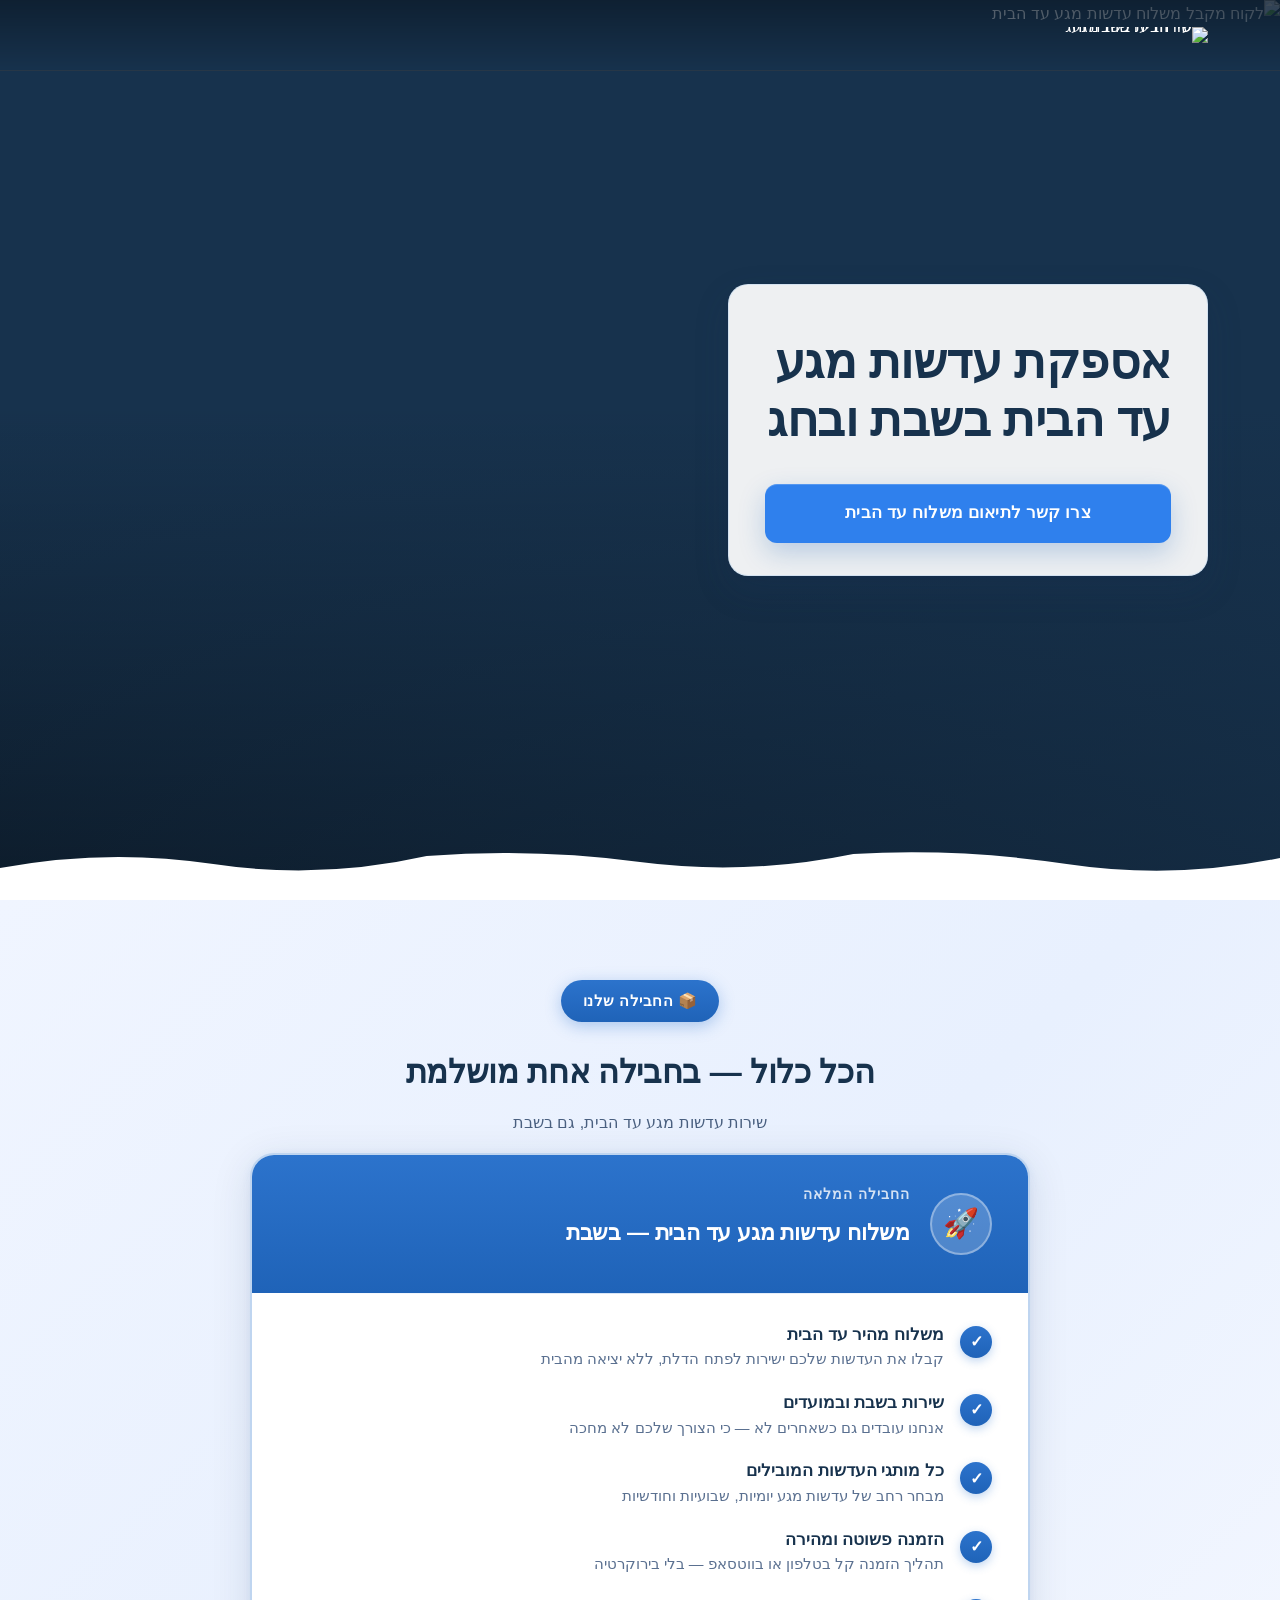
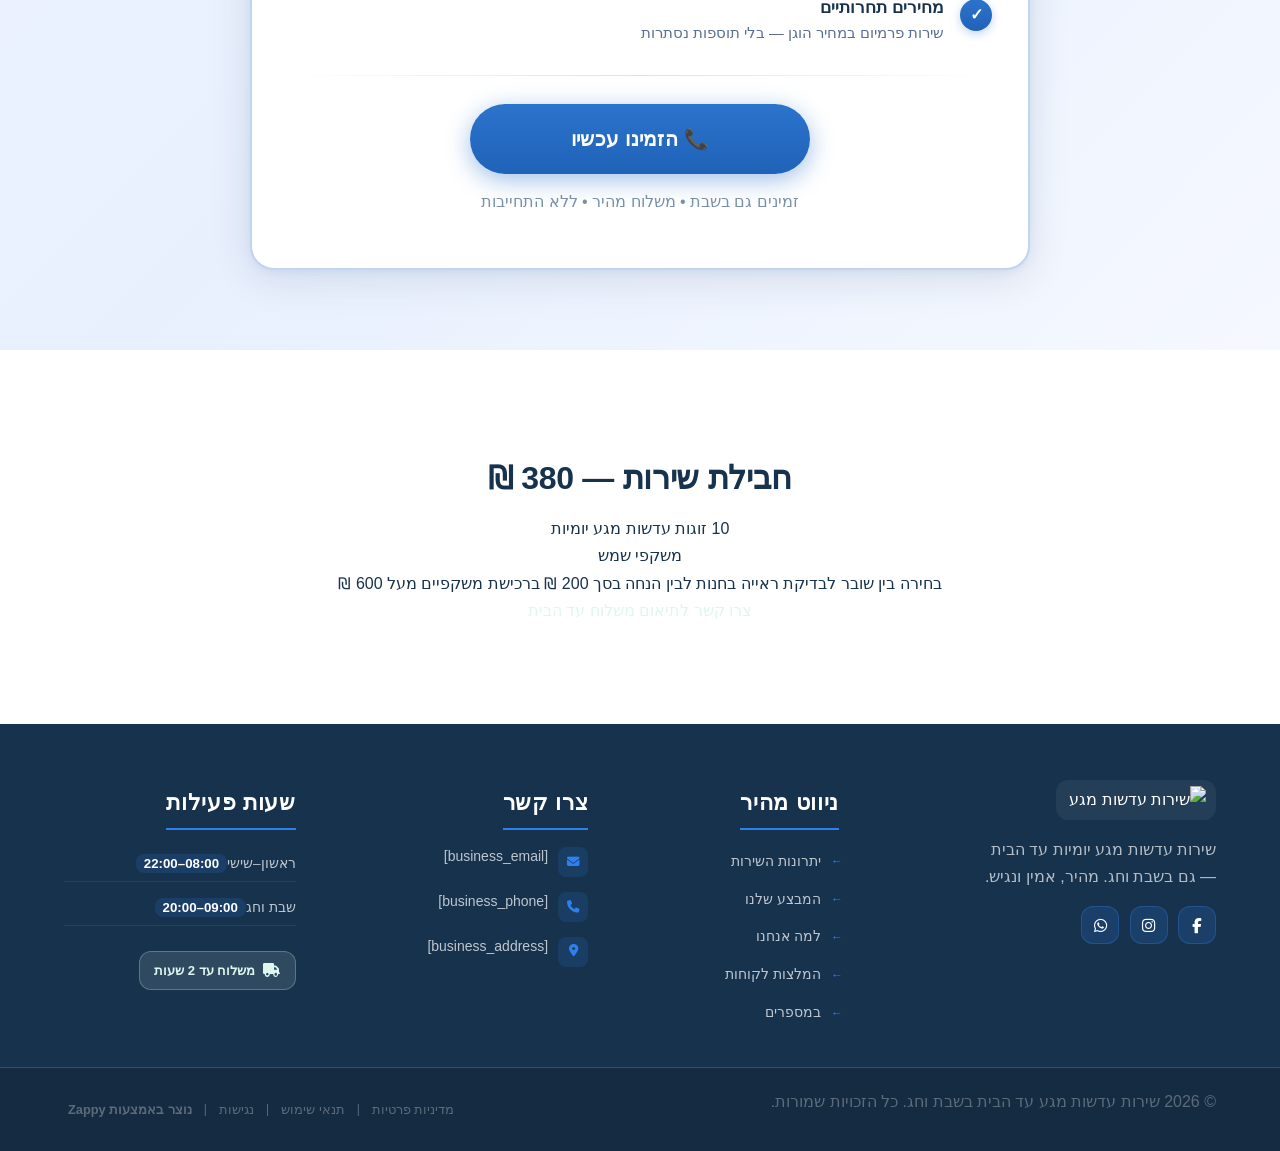
==== commit 933d05d2: "Background sync: Progressive GitHub Sync" ====
--- a/public/index.html
+++ b/public/index.html
@@ -1 +1 @@
-<!doctype html><html dir="rtl" lang="he"><head><meta charset="UTF-8"><meta content="width=device-width,initial-scale=1" name="viewport"><meta content="index, follow" name="robots"><title>עדשות מגע משלוח עד הבית בשבת — שירות עדשות מגע עד הבית בשבת</title><meta content="A contact lens delivery service that emphasizes speed and convenience — same-day delivery straight to the customer&#39;s door, even on Shabbat and Jewish holidays. " name="description"><meta content="עדשות מגע משלוח עד הבית בשבת, הזמנת עדשות מגע יומיות אונליין, עדשות מגע דיספוסבל משלוח מהיר, עדשות מגע" name="keywords"><link href="/assets/favicon.ico" rel="icon" type="image/x-icon"><link href="/assets/favicon-16x16.png" rel="icon" type="image/png" sizes="16x16"><link href="/assets/favicon-32x32.png" rel="icon" type="image/png" sizes="32x32"><link href="/assets/favicon-48x48.png" rel="icon" type="image/png" sizes="48x48"><link href="/assets/favicon-192x192.png" rel="icon" type="image/png" sizes="192x192"><link href="/assets/favicon-512x512.png" rel="icon" type="image/png" sizes="512x512"><link href="/assets/apple-touch-icon.png" rel="apple-touch-icon"><script>!function(){"use strict";var t="7282b428-c9b8-4ae2-9b43-87fc947199f6",e="https://api.zappy5.com/api/analytics/track",a=18e5,n=2592e6,o=!0,i=!0,r=!0;var s=function(){var e="zappy_visitor_"+t,a=null;try{if(a=localStorage.getItem(e)){var o=JSON.parse(a),i=Date.now();if(i-o.created<n)return o.lastSeen=i,localStorage.setItem(e,JSON.stringify(o)),o.id}}catch(t){console.warn("Zappy Analytics: LocalStorage not available")}var r="zv_"+Date.now()+"_"+Math.random().toString(36).substr(2,9);try{localStorage.setItem(e,JSON.stringify({id:r,created:Date.now(),lastSeen:Date.now()}))}catch(t){}return r}(),c=function(){var e="zappy_session_"+t,n=null;try{if(n=sessionStorage.getItem(e)){var o=JSON.parse(n),i=Date.now();if(i-o.timestamp<a)return o.timestamp=i,sessionStorage.setItem(e,JSON.stringify(o)),o.id}}catch(t){console.warn("Zappy Analytics: SessionStorage not available")}var r="zs_"+Date.now()+"_"+Math.random().toString(36).substr(2,9);try{sessionStorage.setItem(e,JSON.stringify({id:r,timestamp:Date.now()}))}catch(t){}return r}();function l(a,n){n=n||{};var o={website_id:t,event_type:a,page_path:window.location.pathname,referrer:document.referrer||"direct",visitor_id:s,session_id:c,metadata:n};if(navigator.sendBeacon){var i=new Blob([JSON.stringify(o)],{type:"application/json"});navigator.sendBeacon(e,i)}else fetch(e,{method:"POST",headers:{"Content-Type":"application/json"},body:JSON.stringify(o),keepalive:!0}).catch(function(t){console.warn("Zappy Analytics: Failed to track event",t)})}o&&l("pageview",{title:document.title,url:window.location.href}),i&&document.addEventListener("click",function(t){var e=t.target;if("BUTTON"===e.tagName||e.closest("button")){var a="BUTTON"===e.tagName?e:e.closest("button");l("click",{element:"button",text:a.textContent.trim().substring(0,100),id:a.id||null,class:a.className||null})}else if("A"===e.tagName||e.closest("a")){var n="A"===e.tagName?e:e.closest("a");l("navigation",{element:"link",text:n.textContent.trim().substring(0,100),href:n.href,external:n.hostname!==window.location.hostname})}},!0),r&&document.addEventListener("submit",function(t){var e=t.target;l("form_submit",{form_id:e.id||null,form_name:e.name||null,form_action:e.action||null,form_method:e.method||"GET"})},!0);var m=Date.now();window.addEventListener("beforeunload",function(){l("page_unload",{time_on_page:Math.floor((Date.now()-m)/1e3),page_path:window.location.pathname})}),window.zappyAnalytics={track:l,getVisitorId:function(){return s},getSessionId:function(){return c}}}()</script><meta content="עדשות מגע משלוח עד הבית בשבת — שירות עדשות מגע עד הבית בשבת " property="og:title"><meta content="A contact lens delivery service that emphasizes speed and convenience — same-day delivery straight to the customer's door, even on Shabbat and Jewish holidays. " property="og:description"><meta content="website" property="og:type"><meta content="he_IL" property="og:locale"><meta content="summary_large_image" name="twitter:card"><meta content="עדשות מגע משלוח עד הבית בשבת — שירות עדשות מגע עד הבית בשבת " name="twitter:title"><meta content="A contact lens delivery service that emphasizes speed and convenience — same-day delivery straight to the customer's door, even on Shabbat and Jewish holidays. " name="twitter:description"><link href="https://cdnjs.cloudflare.com/ajax/libs/font-awesome/6.4.0/css/all.min.css" rel="stylesheet"><link href="/assets/favicon.ico" rel="icon" type="image/x-icon"><link href="/assets/favicon-16x16.png" rel="icon" type="image/png" sizes="16x16"><link href="/assets/favicon-32x32.png" rel="icon" type="image/png" sizes="32x32"><link href="/assets/favicon-48x48.png" rel="icon" type="image/png" sizes="48x48"><link href="/assets/favicon-192x192.png" rel="icon" type="image/png" sizes="192x192"><link href="/assets/favicon-512x512.png" rel="icon" type="image/png" sizes="512x512"><link href="/assets/apple-touch-icon.png" rel="apple-touch-icon"><link href="https://cdn.jsdelivr.net/npm/vanilla-cookieconsent@3/dist/cookieconsent.css" rel="stylesheet"><script src="https://cdn.jsdelivr.net/npm/vanilla-cookieconsent@3/dist/cookieconsent.umd.js"></script><script src="https://cdn.jsdelivr.net/gh/mickidum/acc_toolbar/acctoolbar/acctoolbar.min.js"></script><link href="/styles.css" rel="stylesheet"><style id="zappy-dropdown-submenu-styles">#navMenu li:has(.sub-menu),.nav-menu li:has(.sub-menu),.navbar li:has(.sub-menu),nav li:has(.sub-menu){position:relative}#navMenu .sub-menu,.nav-menu .sub-menu,.navbar .sub-menu,nav .sub-menu{display:block!important;position:absolute!important;top:100%;left:0;min-width:220px;background:#fff;border-radius:8px;box-shadow:0 8px 25px rgba(0,0,0,.15);padding:8px 0;opacity:0;visibility:hidden;transform:translateY(10px);transition:all .3s ease;z-index:1000;list-style:none;pointer-events:none}#navMenu li:hover>.sub-menu,.nav-menu li:hover>.sub-menu,.navbar li:hover>.sub-menu,nav li:hover>.sub-menu{opacity:1!important;visibility:visible!important;transform:translateY(0)!important;pointer-events:auto!important}.sub-menu li{list-style:none;margin:0;padding:0}.sub-menu a{display:block!important;padding:10px 16px!important;color:var(--text-dark,#333)!important;font-weight:500;text-decoration:none;white-space:nowrap;transition:background-color .2s}.sub-menu a:hover{background-color:#f5f5f5}[dir=rtl] .nav-menu .sub-menu,[dir=rtl] .navbar .sub-menu,[dir=rtl] nav .sub-menu,html[lang=ar] .nav-menu .sub-menu,html[lang=ar] .navbar .sub-menu,html[lang=ar] nav .sub-menu,html[lang=he] .nav-menu .sub-menu,html[lang=he] .navbar .sub-menu,html[lang=he] nav .sub-menu{left:auto!important;right:0!important}.sub-menu:empty,.sub-menu:not(:has(li)),.sub-menu:not(:has(li:not(.zappy-hidden-menu-item))){display:none!important;opacity:0!important;visibility:hidden!important;pointer-events:none!important}li:has(.menu-group-title):hover>.sub-menu{opacity:1!important;visibility:visible!important;transform:translateY(0)!important;pointer-events:auto!important}#navMenu>li>.menu-group-title,.nav-menu>li>.menu-group-title{display:inline-block;padding:.5rem 1rem;cursor:default;user-select:none}@media (max-width:768px){#navMenu .sub-menu,.nav-menu .sub-menu,.navbar .sub-menu,nav .sub-menu{position:static!important;transform:none!important;box-shadow:none!important;background:0 0!important;max-height:0;overflow:hidden;opacity:0;visibility:hidden;transition:max-height .3s ease,opacity .3s ease;padding:0!important;border-radius:0!important}.sub-menu.mobile-expanded{max-height:500px!important;opacity:1!important;visibility:visible!important;padding:8px 0 8px 16px!important}[dir=rtl] .sub-menu.mobile-expanded,html[lang=he] .sub-menu.mobile-expanded{padding:8px 16px 8px 0!important}#navMenu li:hover>.sub-menu,.nav-menu li:hover>.sub-menu,.navbar li:hover>.sub-menu,nav li:hover>.sub-menu{opacity:0;visibility:hidden;pointer-events:none}#navMenu li>.sub-menu.mobile-expanded,.nav-menu li>.sub-menu.mobile-expanded,.navbar li>.sub-menu.mobile-expanded,nav li>.sub-menu.mobile-expanded{opacity:1!important;visibility:visible!important;pointer-events:auto!important}#navMenu li:has(.sub-menu),.nav-menu li:has(.sub-menu),.navbar li:has(.sub-menu),nav li:has(.sub-menu){display:flex!important;flex-wrap:wrap!important;align-items:center!important;position:relative!important;min-height:44px!important}#navMenu li:has(.sub-menu)>a,.nav-menu li:has(.sub-menu)>a,.navbar li:has(.sub-menu)>a,nav li:has(.sub-menu)>a{flex:1!important;min-width:0!important}#navMenu li:has(.sub-menu)>.menu-group-title,.nav-menu li:has(.sub-menu)>.menu-group-title,.navbar li:has(.sub-menu)>.menu-group-title,nav li:has(.sub-menu)>.menu-group-title{flex:1!important;min-width:0!important;padding:0!important;line-height:inherit!important}#navMenu li:has(.sub-menu)>.sub-menu,.nav-menu li:has(.sub-menu)>.sub-menu,.navbar li:has(.sub-menu)>.sub-menu,nav li:has(.sub-menu)>.sub-menu{flex-basis:100%!important;width:100%!important}#navMenu li:has(.sub-menu)>a [class*=arrow],#navMenu li:has(.sub-menu)>a [class*=chevron],.nav-menu li:has(.sub-menu)>a .fa-angle-down,.nav-menu li:has(.sub-menu)>a .fa-chevron-down,.nav-menu li:has(.sub-menu)>a [class*=arrow],.nav-menu li:has(.sub-menu)>a [class*=chevron],nav li:has(.sub-menu)>a [class*=arrow],nav li:has(.sub-menu)>a [class*=chevron]{display:none!important;visibility:hidden!important}.mobile-submenu-toggle{display:flex!important;align-items:center!important;justify-content:center!important;width:44px!important;height:auto!important;background:0 0!important;border:none!important;cursor:pointer!important;color:var(--text-light)!important;position:static!important;flex-shrink:0!important;align-self:stretch!important;z-index:2!important;padding:0!important;margin:0!important}.mobile-submenu-toggle::after{content:''!important;width:0!important;height:0!important;border-left:6px solid transparent!important;border-right:6px solid transparent!important;border-top:7px solid currentColor!important;transition:transform .3s ease!important}.mobile-submenu-toggle.expanded::after{transform:rotate(180deg)!important}.sub-menu a{padding:10px 0!important;display:block!important;color:var(--text-light)!important}.navbar .sub-menu li a,.zappy-products-dropdown .sub-menu a,nav.navbar .sub-menu li a{color:var(--text-light)!important}}@media (min-width:769px){.mobile-submenu-toggle{display:none!important}}</style><style id="mobile-lang-menu-deployed-css">@media (max-width:768px){.lang-switcher,.nav-container .lang-switcher,.nav-cta-container .lang-switcher,.nav-ecommerce-icons .lang-switcher,.nav-icons-left .lang-switcher,.navbar .lang-switcher,.navbar .nav-cta-container .lang-switcher{display:none!important}.mobile-lang-menu{width:100%;border-top:1px solid rgba(128,128,128,.2);padding:8px 0 0 0;margin-top:8px}.mobile-lang-toggle{display:flex!important;align-items:center;justify-content:space-between;width:100%;padding:12px 16px;background:0 0;border:none;cursor:pointer;font-size:15px;color:inherit;font-family:inherit}.mobile-lang-toggle::after{content:'';display:inline-block;width:8px;height:8px;border-right:2px solid currentColor;border-bottom:2px solid currentColor;transform:rotate(45deg);transition:transform .3s ease;margin-left:8px}.mobile-lang-toggle.expanded::after{transform:rotate(-135deg)}.mobile-lang-options{max-height:0;overflow:hidden;transition:max-height .3s ease}.mobile-lang-options.expanded{max-height:300px}.mobile-lang-option{display:flex!important;align-items:center;gap:10px;padding:10px 24px;text-decoration:none;color:inherit;font-size:14px;font-family:inherit}.mobile-lang-option:hover{background:rgba(128,128,128,.1)}.mobile-lang-option.active{font-weight:600;opacity:.7;pointer-events:none}.mobile-lang-option img{width:20px;height:20px;border-radius:50%}}@media (min-width:769px){.mobile-lang-menu{display:none!important}}</style><style id="zappy-widget-visibility">#mic-access-tool-box,#mic-access-tool-general-button,#mic-init-access-tool #mic-access-tool-box,#mic-init-access-tool #mic-access-tool-general-button,#mic-init-access-tool .mic-access-tool-general-button,._access-icon,._access-menu,.mic-access-tool-box,.mic-access-tool-general-button,div[id*=mic-access-tool-box]{display:none!important;visibility:hidden!important;opacity:0!important;pointer-events:none!important}</style></head><body><nav class="navbar" dir="rtl"><button aria-label="Menu" class="mobile-toggle" id="mobileToggle"><svg viewBox="0 0 24 24" fill="none" height="24" width="24" class="hamburger-icon"><path d="M3 12h18M3 6h18M3 18h18" stroke="currentColor" stroke-linecap="round" stroke-width="2"></path></svg><svg viewBox="0 0 24 24" fill="none" height="24" width="24" class="close-icon" style="display:none"><path d="M18 6L6 18M6 6l12 12" stroke="currentColor" stroke-linecap="round" stroke-width="2"></path></svg></button><button aria-label="Call" class="phone-header-btn" data-phone="050-000-0000"><svg viewBox="0 0 24 24" fill="currentColor" height="20" width="20"><path d="M22 16.92v3a2 2 0 0 1-2.18 2 19.79 19.79 0 0 1-8.63-3.07 19.5 19.5 0 0 1-6-6 19.79 19.79 0 0 1-3.07-8.67A2 2 0 0 1 4.11 2h3a2 2 0 0 1 2 1.72 12.84 12.84 0 0 0 .7 2.81 2 2 0 0 1-.45 2.11L8.09 9.91a16 16 0 0 0 6 6l1.27-1.27a2 2 0 0 1 2.11-.45 12.84 12.84 0 0 0 2.81.7A2 2 0 0 1 22 16.92z"></path></svg></button><div class="nav-container"><div class="nav-right-group"><div class="nav-brand"><a href="/" class="logo-link"><img alt="שירות עדשות מגע עד הבית בשבת וחג" src="/assets/business-logo.webp" class="logo"></a></div><ul class="nav-menu" id="navMenu"></ul></div><div class="nav-cta-container"></div></div></nav><script>window.addEventListener("load",function(){const e=document.querySelector(".navbar, nav, header");if(!e)return void console.log("[Navbar] Navbar element not found");let t=document.getElementById("mobileToggle")||document.querySelector(".mobile-toggle")||document.querySelector(".hamburger")||document.querySelector(".hamburger-menu")||document.querySelector(".menu-toggle")||document.querySelector(".burger-menu")||document.querySelector('[aria-label="Menu"]')||document.querySelector('[aria-label="תפריט"]');const o=document.querySelector(".phone-header-btn"),n=window.getComputedStyle(e);let r=n.backgroundColor;if(console.log("[Navbar] Initial navbar background:",r),"transparent"===r||"rgba(0, 0, 0, 0)"===r||r.startsWith("rgba")&&r.includes(", 0)")){const e=n.backgroundImage;if(e&&"none"!==e)console.log("[Navbar] Navbar has background image/gradient, using dark text"),r="rgb(240, 240, 240)";else{const e=window.getComputedStyle(document.body).backgroundColor;console.log("[Navbar] Navbar transparent, using body background:",e),r=e}}const i=r.match(/\d+/g);if(i&&i.length>=3){const e=(.299*parseInt(i[0])+.587*parseInt(i[1])+.114*parseInt(i[2]))/255;console.log("[Navbar] Mobile button colors preserved from Claude CSS (luminance:",e.toFixed(2)+")");const n=document.createElement("style");n.id="zappy-mobile-nav-fix";document.documentElement.lang;document.documentElement.dir,n.textContent='\n        /* Hide mobile buttons on desktop, show only on mobile */\n        @media (min-width: 769px) {\n          .mobile-toggle,\n          .phone-header-btn {\n            display: none !important;\n          }\n        }\n        \n        /* Show and position mobile buttons correctly on mobile */\n        @media (max-width: 768px) {\n          .mobile-toggle,\n          .phone-header-btn {\n            position: absolute !important;\n            top: 50% !important;\n            transform: translateY(-50%) !important;\n            z-index: 1001 !important;\n            display: flex !important;\n            align-items: center !important;\n            justify-content: center !important;\n            width: 36px !important;\n            height: 36px !important;\n            border-radius: 50% !important;\n            border: none !important;\n            cursor: pointer !important;\n            padding: 6px !important;\n            background: none !important;\n            color: var(--nav-text, var(--text-light)) !important;\n          }\n          \n          /* LTR positioning (default): hamburger LEFT, phone RIGHT */\n          html:not([dir="rtl"]):not([lang="he"]):not([lang="ar"]) .mobile-toggle,\n          html[dir="ltr"] .mobile-toggle {\n            left: 12px !important;\n            right: auto !important;\n          }\n          html:not([dir="rtl"]):not([lang="he"]):not([lang="ar"]) .phone-header-btn,\n          html[dir="ltr"] .phone-header-btn {\n            right: 12px !important;\n            left: auto !important;\n          }\n          \n          /* RTL positioning: hamburger RIGHT, phone LEFT */\n          html[dir="rtl"] .mobile-toggle,\n          html[lang="he"] .mobile-toggle,\n          html[lang="ar"] .mobile-toggle {\n            right: 12px !important;\n            left: auto !important;\n          }\n          html[dir="rtl"] .phone-header-btn,\n          html[lang="he"] .phone-header-btn,\n          html[lang="ar"] .phone-header-btn {\n            left: 12px !important;\n            right: auto !important;\n          }\n          \n          /* CRITICAL: Ensure nav-container has min-height on mobile */\n          /* All children are positioned absolutely/fixed on mobile, so height:auto collapses to 0 */\n          .nav-container {\n            min-height: 70px !important;\n            position: relative !important;\n          }\n          \n          /* Ensure SVG icons are properly sized and inherit color */\n          .mobile-toggle svg,\n          .phone-header-btn svg {\n            width: 24px !important;\n            height: 24px !important;\n            /* Don\'t force display - let JavaScript control hamburger/close toggle */\n          }\n          \n          /* Reset nav-cta-container on mobile - remove desktop box-shadow/padding */\n          /* that creates a visible ghost box when CTA button is hidden */\n          .nav-cta-container {\n            box-shadow: none !important;\n            padding: 0 !important;\n          }\n          \n          /* Hide nav-cta-container entirely on mobile when there\'s no lang-switcher */\n          /* (only the CTA button is inside, and it\'s hidden on mobile) */\n          .nav-cta-container:not(:has(.lang-switcher)) {\n            display: none !important;\n          }\n          \n          /* CRITICAL: Prevent hero image fade gradient from bleeding over headline text */\n          /* The .image-fade-gradient has bottom: -30px (extends below parent) */\n          /* On mobile stacked layout, this overlaps the h1 text below the image */\n          .hero-image-column {\n            overflow: hidden !important;\n          }\n          .image-fade-gradient {\n            bottom: 0 !important;\n          }\n          \n          /* Hide desktop language switcher on mobile - hamburger menu handles it */\n          /* High specificity to override stored CSS */\n          .lang-switcher,\n          .nav-cta-container .lang-switcher,\n          .nav-container .lang-switcher,\n          .navbar .lang-switcher,\n          .navbar .nav-cta-container .lang-switcher {\n            display: none !important;\n          }\n        }\n      ';const r=document.getElementById("zappy-mobile-nav-fix");r&&r.remove(),document.head.appendChild(n),console.log("[Navbar] Critical CSS injected for mobile nav positioning");const l=window.innerWidth<=768;if(t){const e=t.querySelector(".hamburger-icon"),o=t.querySelector(".close-icon");e&&(e.style.setProperty("width","24px","important"),e.style.setProperty("height","24px","important"),e.style.setProperty("display","block","important")),o&&(o.style.setProperty("width","24px","important"),o.style.setProperty("height","24px","important"),o.style.setProperty("display","none","important")),l?(t.style.setProperty("position","absolute","important"),t.style.setProperty("top","50%","important"),t.style.setProperty("transform","translateY(-50%)","important"),t.style.setProperty("z-index","1001","important"),t.style.removeProperty("left"),t.style.removeProperty("right"),console.log("[Navbar] Mobile toggle positioning applied (mobile viewport)")):(t.style.removeProperty("position"),t.style.removeProperty("top"),t.style.removeProperty("transform"),t.style.removeProperty("z-index"),t.style.removeProperty("left"),t.style.removeProperty("right"),console.log("[Navbar] Desktop viewport - cleared mobile toggle inline positioning"))}if(o){const e=o.querySelector("svg");e&&(e.style.width="24px",e.style.height="24px",e.setAttribute("width","24"),e.setAttribute("height","24")),l?(o.style.setProperty("position","absolute","important"),o.style.setProperty("top","50%","important"),o.style.setProperty("transform","translateY(-50%)","important"),o.style.setProperty("z-index","1001","important"),o.style.removeProperty("left"),o.style.removeProperty("right"),console.log("[Navbar] Phone button positioning applied (mobile viewport)")):(o.style.removeProperty("position"),o.style.removeProperty("top"),o.style.removeProperty("transform"),o.style.removeProperty("z-index"),o.style.removeProperty("left"),o.style.removeProperty("right"),console.log("[Navbar] Desktop viewport - cleared phone button inline positioning"))}}else console.log("[Navbar] Could not parse background color:",r);t=document.getElementById("mobileToggle")||document.querySelector(".mobile-toggle")||document.querySelector(".hamburger")||document.querySelector(".hamburger-menu")||document.querySelector(".menu-toggle")||document.querySelector(".burger-menu")||document.querySelector('[aria-label="Menu"]')||document.querySelector('[aria-label="תפריט"]');const l=document.getElementById("navMenu")||document.querySelector(".nav-menu")||document.querySelector(".nav-links")||document.querySelector("nav ul:not(.submenu)");if(!t||!l)return void console.log("[Navbar] Mobile toggle or menu not found:",{toggle:!!t,menu:!!l});l.id||(l.id="navMenu"),console.log("[Navbar] Initializing mobile menu...");const a=t.cloneNode(!0);t.parentNode.replaceChild(a,t),a.addEventListener("click",function(e){e.preventDefault(),e.stopPropagation();const t=this.querySelector(".hamburger-icon"),o=this.querySelector(".close-icon");l.classList.contains("active")?(l.classList.remove("active"),t&&t.style.setProperty("display","block","important"),o&&o.style.setProperty("display","none","important"),document.body.style.overflow="",console.log("[Navbar] Menu closed")):(l.classList.add("active"),t&&t.style.setProperty("display","none","important"),o&&o.style.setProperty("display","block","important"),document.body.style.overflow="hidden",console.log("[Navbar] Menu opened"))}),l.querySelectorAll("a").forEach(function(e){e.addEventListener("click",function(){if("#"===this.getAttribute("href"))return;const e=a.querySelector(".hamburger-icon"),t=a.querySelector(".close-icon");l.classList.remove("active"),e&&e.style.setProperty("display","block","important"),t&&t.style.setProperty("display","none","important"),document.body.style.overflow="",console.log("[Navbar] Menu closed (link clicked)")})});var s=l.querySelectorAll(".dropdown-toggle");s.forEach(function(e){e.addEventListener("click",function(e){e.preventDefault(),e.stopPropagation();var t=this.closest(".nav-dropdown");t&&(t.parentNode.querySelectorAll(".nav-dropdown.open").forEach(function(e){e!==t&&e.classList.remove("open")}),t.classList.toggle("open"),console.log("[Navbar] Dropdown toggled:",t.classList.contains("open")?"open":"closed"))})}),document.addEventListener("click",function(e){e.target.closest(".nav-dropdown")||document.querySelectorAll(".nav-dropdown.open").forEach(function(e){e.classList.remove("open")})}),console.log("[Navbar] Dropdown handlers initialized for "+s.length+" dropdowns"),o&&o.addEventListener("click",function(){const e=document.querySelectorAll('a[href^="tel:"]'),t=e.length>0?e[0].getAttribute("href").replace("tel:",""):"[business_phone]";window.location.href="tel:"+t,console.log("[Navbar] Phone button clicked")}),console.log("[Navbar] Mobile menu initialized successfully");const p=function(){const e=document.querySelector(".whatsapp-float");e&&(window.innerWidth>=769?(e.style.setProperty("display","none","important"),e.style.setProperty("visibility","hidden","important"),e.style.setProperty("opacity","0","important"),e.style.setProperty("pointer-events","none","important"),console.log("[WhatsApp] Button hidden on desktop")):(e.style.removeProperty("display"),e.style.removeProperty("visibility"),e.style.removeProperty("opacity"),e.style.removeProperty("pointer-events"),console.log("[WhatsApp] Button visible on mobile")))};let c;p(),window.addEventListener("resize",function(){clearTimeout(c),c=setTimeout(p,100)})})</script><main><section class="index-hero-section" data-hero-type="fullscreen-scrim" data-layout-spec="בית-hero" dir="rtl" id="hero"><div class="index-hero-bg"><img alt="לקוח מקבל משלוח עדשות מגע עד הבית" src="/assets/site-index-hero-image-1.webp" data-context="Bright daylight lifestyle photo: a smiling Israeli customer standing at an open front door of a modern home, receiving a small minimal white envelope or pouch delivery package from a delivery person. The scene is warm and welcoming, shot from slightly inside the home looking outward. No visible product branding, no lens box packaging, no text on the package. Natural morning light, clean domestic setting with a light-colored door and tiled floor. Photorealistic, cool daylight palette, depth of field with the door and exterior slightly soft." data-hero-bg="true" data-placeholder="index-hero-image-1" height="900" width="1440"></div><div class="index-hero-scrim" aria-hidden="true"></div><div class="index-hero-card-wrapper"><div class="index-hero-card"><h1 class="index-hero-h1">אספקת עדשות מגע עד הבית בשבת ובחג</h1><div class="index-hero-ctas"><a href="#contact" class="index-hero-btn-primary">צרו קשר לתיאום משלוח עד הבית</a></div></div></div><div class="index-hero-divider-wrapper"><svg viewBox="0 0 1440 80" aria-hidden="true" preserveAspectRatio="none" xmlns="http://www.w3.org/2000/svg"><path d="M0,80 L0,48 Q120,28 240,44 T480,36 Q600,28 720,42 T960,34 Q1080,28 1200,44 T1440,38 L1440,80 Z" fill="var(--bg-dark)"></path></svg></div></section><section class="pkg-service-section"><div class="pkg-service-container"><h2 class="pkg-service-heading">חבילת שירות — 380 ₪</h2><ul class="pkg-service-list" aria-label="פרטי חבילת השירות" role="list"><li class="pkg-service-item"><span class="pkg-service-text">10 זוגות עדשות מגע יומיות</span></li><li class="pkg-service-divider" aria-hidden="true"></li><li class="pkg-service-item"><span class="pkg-service-text">משקפי שמש</span></li><li class="pkg-service-divider" aria-hidden="true"></li><li class="pkg-service-item pkg-service-item--long"><span class="pkg-service-text">בחירה בין שובר לבדיקת ראייה בחנות לבין הנחה בסך 200 ₪ ברכישת משקפיים מעל 600 ₪</span></li></ul><div class="pkg-service-cta-wrap"><a href="#contact" aria-label="צרו קשר לתיאום משלוח עדשות מגע עד הבית" class="pkg-service-cta" role="button">צרו קשר לתיאום משלוח עד הבית</a></div></div></section></main><footer class="site-footer" dir="rtl"><div class="footer-top"><div class="footer-container"><div class="footer-grid"><div class="footer-col footer-brand"><img alt="שירות עדשות מגע עד הבית בשבת וחג" src="/assets/business-logo.webp" class="logo"><p class="footer-tagline">שירות עדשות מגע יומיות עד הבית — גם בשבת וחג. מהיר, אמין ונגיש.</p><div class="footer-social"><a href="[facebook_handle]" aria-label="Facebook"><i class="fab fa-facebook-f"></i></a><a href="[instagram_handle]" aria-label="Instagram"><i class="fab fa-instagram"></i></a><a href="[whatsapp_handle]" aria-label="WhatsApp"><i class="fab fa-whatsapp"></i></a></div></div><div class="footer-col"><h3 class="footer-heading">ניווט מהיר</h3><ul class="footer-links"><li><a href="#features">יתרונות השירות</a></li><li><a href="#offer">המבצע שלנו</a></li><li><a href="#benefits">למה אנחנו</a></li><li><a href="#testimonials">המלצות לקוחות</a></li><li><a href="#stats">במספרים</a></li></ul></div><div class="footer-col"><h3 class="footer-heading">צרו קשר</h3><ul class="footer-contact"><li><span class="contact-icon"><i class="fas fa-envelope"></i></span><span class="contact-text"><a href="mailto:[business_email]">[business_email]</a></span></li><li><span class="contact-icon"><i class="fas fa-phone"></i></span><span class="contact-text"><a href="tel:[business_phone]">[business_phone]</a></span></li><li><a href="/"><span class="contact-icon"><i class="fas fa-map-marker-alt"></i></span><span class="contact-text">[business_address]</span></a></li></ul></div><div class="footer-col"><h3 class="footer-heading">שעות פעילות</h3><ul class="footer-hours"><li><a href="/"><span class="hours-day">ראשון–שישי</span><span class="hours-time">08:00–22:00</span></a></li><li><a href="/"><span class="hours-day">שבת וחג</span><span class="hours-time">09:00–20:00</span></a></li></ul><div class="footer-badge"><i class="fas fa-truck"></i><span>משלוח עד 2 שעות</span></div></div></div></div></div><div class="footer-bottom"><div class="footer-container"><div class="footer-bottom-inner"><p class="footer-copyright">© 2026 שירות עדשות מגע עד הבית בשבת וחג. כל הזכויות שמורות.</p><div class="footer-legal"><a href="/privacy">מדיניות פרטיות</a><span class="footer-divider">|</span><a href="/terms">תנאי שימוש</a><span class="footer-divider">|</span><a href="/accessibility">נגישות</a><span class="footer-divider">|</span><a href="https://zappy5.com" class="zappy-attribution" target="_blank">נוצר באמצעות Zappy</a></div></div></div></div></footer><a href="https://wa.me/[whatsapp_handle]" aria-label="WhatsApp" class="whatsapp-float"><i class="fab fa-whatsapp"></i></a><div data-integration="accessibility:toolbar"></div><script src="/script.js"></script><script id="zappy-mobile-submenu-script">!function(){function e(){if(window.innerWidth>768)return document.querySelectorAll(".mobile-submenu-toggle").forEach(function(e){e.remove()}),void document.querySelectorAll(".sub-menu.mobile-expanded").forEach(function(e){e.classList.remove("mobile-expanded")});document.querySelectorAll(".nav-menu li:has(.sub-menu), nav li:has(.sub-menu), .navbar li:has(.sub-menu), #navMenu li:has(.sub-menu)").forEach(function(e){if(!e.querySelector(".mobile-submenu-toggle")){var t=e.querySelector(".sub-menu"),n=e.querySelector(":scope > a");if(t&&n){var o=document.createElement("button");o.className="mobile-submenu-toggle",o.setAttribute("aria-label","Toggle submenu"),o.setAttribute("type","button"),n.insertAdjacentElement("afterend",o),o.addEventListener("click",function(e){e.preventDefault(),e.stopPropagation(),document.querySelectorAll(".sub-menu.mobile-expanded").forEach(function(e){if(e!==t){e.classList.remove("mobile-expanded");var n=e.parentElement.querySelector(".mobile-submenu-toggle");n&&n.classList.remove("expanded")}}),t.classList.toggle("mobile-expanded"),o.classList.toggle("expanded")})}}})}var t;"loading"===document.readyState?document.addEventListener("DOMContentLoaded",e):e(),window.addEventListener("resize",function(){clearTimeout(t),t=setTimeout(e,250)});var n=new MutationObserver(function(t){t.forEach(function(t){if("attributes"===t.type){var n=t.target;n.classList&&(n.classList.contains("active")||n.classList.contains("open"))&&setTimeout(e,100)}})});setTimeout(function(){document.querySelectorAll(".mobile-menu, .nav-menu, #navMenu, nav").forEach(function(e){n.observe(e,{attributes:!0,attributeFilter:["class","style"]})})},500)}()</script><script id="zappy-mobile-lang-menu-script">!function(){function e(){if(window.innerWidth>768){var e=document.querySelector(".mobile-lang-menu");e&&e.remove()}else if(!document.querySelector(".mobile-lang-menu")){var n=document.querySelector(".lang-switcher");if(n){var a=n.querySelector(".lang-switcher-dropdown");if(a){var i=a.querySelectorAll(".lang-option");if(0!==i.length){var t=document.getElementById("navMenu")||document.querySelector(".nav-menu")||document.querySelector("nav ul");if(t){var l=document.documentElement.lang||"en",s=document.createElement("div");s.className="mobile-lang-menu";var c={he:{name:"עברית",flag:"https://api.iconify.design/circle-flags/il.svg"},en:{name:"English",flag:"https://api.iconify.design/circle-flags/us.svg"},ar:{name:"العربية",flag:"https://api.iconify.design/circle-flags/sa.svg"},fr:{name:"Français",flag:"https://api.iconify.design/circle-flags/fr.svg"},es:{name:"Español",flag:"https://api.iconify.design/circle-flags/es.svg"},de:{name:"Deutsch",flag:"https://api.iconify.design/circle-flags/de.svg"},ru:{name:"Русский",flag:"https://api.iconify.design/circle-flags/ru.svg"},zh:{name:"中文",flag:"https://api.iconify.design/circle-flags/cn.svg"},ja:{name:"日本語",flag:"https://api.iconify.design/circle-flags/jp.svg"},pt:{name:"Português",flag:"https://api.iconify.design/circle-flags/br.svg"},it:{name:"Italiano",flag:"https://api.iconify.design/circle-flags/it.svg"},ko:{name:"한국어",flag:"https://api.iconify.design/circle-flags/kr.svg"}}[l]||{name:l,flag:""},r=document.createElement("button");r.className="mobile-lang-toggle",r.type="button";var g=c.flag?'<img src="'+c.flag+'" width="20" height="20" alt="" style="border-radius:50%;margin-right:8px;margin-left:8px;">':"";r.innerHTML=g+c.name,s.appendChild(r);var o=document.createElement("div");o.className="mobile-lang-options";var d=document.createElement("a");d.className="mobile-lang-option active",d.href="#",d.innerHTML=g+c.name,o.appendChild(d),i.forEach(function(e){var n=document.createElement("a");n.className="mobile-lang-option",n.href=e.getAttribute("href"),n.innerHTML=e.innerHTML,o.appendChild(n)}),s.appendChild(o),t.appendChild(s),r.addEventListener("click",function(e){e.preventDefault(),e.stopPropagation(),r.classList.toggle("expanded"),o.classList.toggle("expanded")})}}}}}}"loading"===document.readyState?document.addEventListener("DOMContentLoaded",e):e(),window.addEventListener("resize",function(){clearTimeout(window._mlrt),window._mlrt=setTimeout(e,250)})}()</script></body></html>+<!doctype html><html dir="rtl" lang="he"><head><meta charset="UTF-8"><meta content="width=device-width,initial-scale=1" name="viewport"><meta content="index, follow" name="robots"><title>עדשות מגע משלוח עד הבית בשבת — שירות עדשות מגע עד הבית בשבת</title><meta content="A contact lens delivery service that emphasizes speed and convenience — same-day delivery straight to the customer&#39;s door, even on Shabbat and Jewish holidays. " name="description"><meta content="עדשות מגע משלוח עד הבית בשבת, הזמנת עדשות מגע יומיות אונליין, עדשות מגע דיספוסבל משלוח מהיר, עדשות מגע" name="keywords"><link href="/assets/favicon.ico" rel="icon" type="image/x-icon"><link href="/assets/favicon-16x16.png" rel="icon" type="image/png" sizes="16x16"><link href="/assets/favicon-32x32.png" rel="icon" type="image/png" sizes="32x32"><link href="/assets/favicon-48x48.png" rel="icon" type="image/png" sizes="48x48"><link href="/assets/favicon-192x192.png" rel="icon" type="image/png" sizes="192x192"><link href="/assets/favicon-512x512.png" rel="icon" type="image/png" sizes="512x512"><link href="/assets/apple-touch-icon.png" rel="apple-touch-icon"><script>!function(){"use strict";var t="7282b428-c9b8-4ae2-9b43-87fc947199f6",e="https://api.zappy5.com/api/analytics/track",a=18e5,n=2592e6,o=!0,i=!0,r=!0;var s=function(){var e="zappy_visitor_"+t,a=null;try{if(a=localStorage.getItem(e)){var o=JSON.parse(a),i=Date.now();if(i-o.created<n)return o.lastSeen=i,localStorage.setItem(e,JSON.stringify(o)),o.id}}catch(t){console.warn("Zappy Analytics: LocalStorage not available")}var r="zv_"+Date.now()+"_"+Math.random().toString(36).substr(2,9);try{localStorage.setItem(e,JSON.stringify({id:r,created:Date.now(),lastSeen:Date.now()}))}catch(t){}return r}(),c=function(){var e="zappy_session_"+t,n=null;try{if(n=sessionStorage.getItem(e)){var o=JSON.parse(n),i=Date.now();if(i-o.timestamp<a)return o.timestamp=i,sessionStorage.setItem(e,JSON.stringify(o)),o.id}}catch(t){console.warn("Zappy Analytics: SessionStorage not available")}var r="zs_"+Date.now()+"_"+Math.random().toString(36).substr(2,9);try{sessionStorage.setItem(e,JSON.stringify({id:r,timestamp:Date.now()}))}catch(t){}return r}();function l(a,n){n=n||{};var o={website_id:t,event_type:a,page_path:window.location.pathname,referrer:document.referrer||"direct",visitor_id:s,session_id:c,metadata:n};if(navigator.sendBeacon){var i=new Blob([JSON.stringify(o)],{type:"application/json"});navigator.sendBeacon(e,i)}else fetch(e,{method:"POST",headers:{"Content-Type":"application/json"},body:JSON.stringify(o),keepalive:!0}).catch(function(t){console.warn("Zappy Analytics: Failed to track event",t)})}o&&l("pageview",{title:document.title,url:window.location.href}),i&&document.addEventListener("click",function(t){var e=t.target;if("BUTTON"===e.tagName||e.closest("button")){var a="BUTTON"===e.tagName?e:e.closest("button");l("click",{element:"button",text:a.textContent.trim().substring(0,100),id:a.id||null,class:a.className||null})}else if("A"===e.tagName||e.closest("a")){var n="A"===e.tagName?e:e.closest("a");l("navigation",{element:"link",text:n.textContent.trim().substring(0,100),href:n.href,external:n.hostname!==window.location.hostname})}},!0),r&&document.addEventListener("submit",function(t){var e=t.target;l("form_submit",{form_id:e.id||null,form_name:e.name||null,form_action:e.action||null,form_method:e.method||"GET"})},!0);var m=Date.now();window.addEventListener("beforeunload",function(){l("page_unload",{time_on_page:Math.floor((Date.now()-m)/1e3),page_path:window.location.pathname})}),window.zappyAnalytics={track:l,getVisitorId:function(){return s},getSessionId:function(){return c}}}()</script><meta content="עדשות מגע משלוח עד הבית בשבת — שירות עדשות מגע עד הבית בשבת " property="og:title"><meta content="A contact lens delivery service that emphasizes speed and convenience — same-day delivery straight to the customer's door, even on Shabbat and Jewish holidays. " property="og:description"><meta content="website" property="og:type"><meta content="he_IL" property="og:locale"><meta content="summary_large_image" name="twitter:card"><meta content="עדשות מגע משלוח עד הבית בשבת — שירות עדשות מגע עד הבית בשבת " name="twitter:title"><meta content="A contact lens delivery service that emphasizes speed and convenience — same-day delivery straight to the customer's door, even on Shabbat and Jewish holidays. " name="twitter:description"><link href="https://cdnjs.cloudflare.com/ajax/libs/font-awesome/6.4.0/css/all.min.css" rel="stylesheet"><link href="/assets/favicon.ico" rel="icon" type="image/x-icon"><link href="/assets/favicon-16x16.png" rel="icon" type="image/png" sizes="16x16"><link href="/assets/favicon-32x32.png" rel="icon" type="image/png" sizes="32x32"><link href="/assets/favicon-48x48.png" rel="icon" type="image/png" sizes="48x48"><link href="/assets/favicon-192x192.png" rel="icon" type="image/png" sizes="192x192"><link href="/assets/favicon-512x512.png" rel="icon" type="image/png" sizes="512x512"><link href="/assets/apple-touch-icon.png" rel="apple-touch-icon"><link href="https://cdn.jsdelivr.net/npm/vanilla-cookieconsent@3/dist/cookieconsent.css" rel="stylesheet"><script src="https://cdn.jsdelivr.net/npm/vanilla-cookieconsent@3/dist/cookieconsent.umd.js"></script><script src="https://cdn.jsdelivr.net/gh/mickidum/acc_toolbar/acctoolbar/acctoolbar.min.js"></script><link href="/styles.css" rel="stylesheet"><style id="zappy-dropdown-submenu-styles">#navMenu li:has(.sub-menu),.nav-menu li:has(.sub-menu),.navbar li:has(.sub-menu),nav li:has(.sub-menu){position:relative}#navMenu .sub-menu,.nav-menu .sub-menu,.navbar .sub-menu,nav .sub-menu{display:block!important;position:absolute!important;top:100%;left:0;min-width:220px;background:#fff;border-radius:8px;box-shadow:0 8px 25px rgba(0,0,0,.15);padding:8px 0;opacity:0;visibility:hidden;transform:translateY(10px);transition:all .3s ease;z-index:1000;list-style:none;pointer-events:none}#navMenu li:hover>.sub-menu,.nav-menu li:hover>.sub-menu,.navbar li:hover>.sub-menu,nav li:hover>.sub-menu{opacity:1!important;visibility:visible!important;transform:translateY(0)!important;pointer-events:auto!important}.sub-menu li{list-style:none;margin:0;padding:0}.sub-menu a{display:block!important;padding:10px 16px!important;color:var(--text-dark,#333)!important;font-weight:500;text-decoration:none;white-space:nowrap;transition:background-color .2s}.sub-menu a:hover{background-color:#f5f5f5}[dir=rtl] .nav-menu .sub-menu,[dir=rtl] .navbar .sub-menu,[dir=rtl] nav .sub-menu,html[lang=ar] .nav-menu .sub-menu,html[lang=ar] .navbar .sub-menu,html[lang=ar] nav .sub-menu,html[lang=he] .nav-menu .sub-menu,html[lang=he] .navbar .sub-menu,html[lang=he] nav .sub-menu{left:auto!important;right:0!important}.sub-menu:empty,.sub-menu:not(:has(li)),.sub-menu:not(:has(li:not(.zappy-hidden-menu-item))){display:none!important;opacity:0!important;visibility:hidden!important;pointer-events:none!important}li:has(.menu-group-title):hover>.sub-menu{opacity:1!important;visibility:visible!important;transform:translateY(0)!important;pointer-events:auto!important}#navMenu>li>.menu-group-title,.nav-menu>li>.menu-group-title{display:inline-block;padding:.5rem 1rem;cursor:default;user-select:none}@media (max-width:768px){#navMenu .sub-menu,.nav-menu .sub-menu,.navbar .sub-menu,nav .sub-menu{position:static!important;transform:none!important;box-shadow:none!important;background:0 0!important;max-height:0;overflow:hidden;opacity:0;visibility:hidden;transition:max-height .3s ease,opacity .3s ease;padding:0!important;border-radius:0!important}.sub-menu.mobile-expanded{max-height:500px!important;opacity:1!important;visibility:visible!important;padding:8px 0 8px 16px!important}[dir=rtl] .sub-menu.mobile-expanded,html[lang=he] .sub-menu.mobile-expanded{padding:8px 16px 8px 0!important}#navMenu li:hover>.sub-menu,.nav-menu li:hover>.sub-menu,.navbar li:hover>.sub-menu,nav li:hover>.sub-menu{opacity:0;visibility:hidden;pointer-events:none}#navMenu li>.sub-menu.mobile-expanded,.nav-menu li>.sub-menu.mobile-expanded,.navbar li>.sub-menu.mobile-expanded,nav li>.sub-menu.mobile-expanded{opacity:1!important;visibility:visible!important;pointer-events:auto!important}#navMenu li:has(.sub-menu),.nav-menu li:has(.sub-menu),.navbar li:has(.sub-menu),nav li:has(.sub-menu){display:flex!important;flex-wrap:wrap!important;align-items:center!important;position:relative!important;min-height:44px!important}#navMenu li:has(.sub-menu)>a,.nav-menu li:has(.sub-menu)>a,.navbar li:has(.sub-menu)>a,nav li:has(.sub-menu)>a{flex:1!important;min-width:0!important}#navMenu li:has(.sub-menu)>.menu-group-title,.nav-menu li:has(.sub-menu)>.menu-group-title,.navbar li:has(.sub-menu)>.menu-group-title,nav li:has(.sub-menu)>.menu-group-title{flex:1!important;min-width:0!important;padding:0!important;line-height:inherit!important}#navMenu li:has(.sub-menu)>.sub-menu,.nav-menu li:has(.sub-menu)>.sub-menu,.navbar li:has(.sub-menu)>.sub-menu,nav li:has(.sub-menu)>.sub-menu{flex-basis:100%!important;width:100%!important}#navMenu li:has(.sub-menu)>a [class*=arrow],#navMenu li:has(.sub-menu)>a [class*=chevron],.nav-menu li:has(.sub-menu)>a .fa-angle-down,.nav-menu li:has(.sub-menu)>a .fa-chevron-down,.nav-menu li:has(.sub-menu)>a [class*=arrow],.nav-menu li:has(.sub-menu)>a [class*=chevron],nav li:has(.sub-menu)>a [class*=arrow],nav li:has(.sub-menu)>a [class*=chevron]{display:none!important;visibility:hidden!important}.mobile-submenu-toggle{display:flex!important;align-items:center!important;justify-content:center!important;width:44px!important;height:auto!important;background:0 0!important;border:none!important;cursor:pointer!important;color:var(--text-light)!important;position:static!important;flex-shrink:0!important;align-self:stretch!important;z-index:2!important;padding:0!important;margin:0!important}.mobile-submenu-toggle::after{content:''!important;width:0!important;height:0!important;border-left:6px solid transparent!important;border-right:6px solid transparent!important;border-top:7px solid currentColor!important;transition:transform .3s ease!important}.mobile-submenu-toggle.expanded::after{transform:rotate(180deg)!important}.sub-menu a{padding:10px 0!important;display:block!important;color:var(--text-light)!important}.navbar .sub-menu li a,.zappy-products-dropdown .sub-menu a,nav.navbar .sub-menu li a{color:var(--text-light)!important}}@media (min-width:769px){.mobile-submenu-toggle{display:none!important}}</style><style id="mobile-lang-menu-deployed-css">@media (max-width:768px){.lang-switcher,.nav-container .lang-switcher,.nav-cta-container .lang-switcher,.nav-ecommerce-icons .lang-switcher,.nav-icons-left .lang-switcher,.navbar .lang-switcher,.navbar .nav-cta-container .lang-switcher{display:none!important}.mobile-lang-menu{width:100%;border-top:1px solid rgba(128,128,128,.2);padding:8px 0 0 0;margin-top:8px}.mobile-lang-toggle{display:flex!important;align-items:center;justify-content:space-between;width:100%;padding:12px 16px;background:0 0;border:none;cursor:pointer;font-size:15px;color:inherit;font-family:inherit}.mobile-lang-toggle::after{content:'';display:inline-block;width:8px;height:8px;border-right:2px solid currentColor;border-bottom:2px solid currentColor;transform:rotate(45deg);transition:transform .3s ease;margin-left:8px}.mobile-lang-toggle.expanded::after{transform:rotate(-135deg)}.mobile-lang-options{max-height:0;overflow:hidden;transition:max-height .3s ease}.mobile-lang-options.expanded{max-height:300px}.mobile-lang-option{display:flex!important;align-items:center;gap:10px;padding:10px 24px;text-decoration:none;color:inherit;font-size:14px;font-family:inherit}.mobile-lang-option:hover{background:rgba(128,128,128,.1)}.mobile-lang-option.active{font-weight:600;opacity:.7;pointer-events:none}.mobile-lang-option img{width:20px;height:20px;border-radius:50%}}@media (min-width:769px){.mobile-lang-menu{display:none!important}}</style><style id="zappy-widget-visibility">#mic-access-tool-box,#mic-access-tool-general-button,#mic-init-access-tool #mic-access-tool-box,#mic-init-access-tool #mic-access-tool-general-button,#mic-init-access-tool .mic-access-tool-general-button,._access-icon,._access-menu,.mic-access-tool-box,.mic-access-tool-general-button,div[id*=mic-access-tool-box]{display:none!important;visibility:hidden!important;opacity:0!important;pointer-events:none!important}</style></head><body><nav class="navbar" dir="rtl"><button aria-label="Menu" class="mobile-toggle" id="mobileToggle"><svg viewBox="0 0 24 24" fill="none" height="24" width="24" class="hamburger-icon"><path d="M3 12h18M3 6h18M3 18h18" stroke="currentColor" stroke-linecap="round" stroke-width="2"></path></svg><svg viewBox="0 0 24 24" fill="none" height="24" width="24" class="close-icon" style="display:none"><path d="M18 6L6 18M6 6l12 12" stroke="currentColor" stroke-linecap="round" stroke-width="2"></path></svg></button><button aria-label="Call" class="phone-header-btn" data-phone="050-000-0000"><svg viewBox="0 0 24 24" fill="currentColor" height="20" width="20"><path d="M22 16.92v3a2 2 0 0 1-2.18 2 19.79 19.79 0 0 1-8.63-3.07 19.5 19.5 0 0 1-6-6 19.79 19.79 0 0 1-3.07-8.67A2 2 0 0 1 4.11 2h3a2 2 0 0 1 2 1.72 12.84 12.84 0 0 0 .7 2.81 2 2 0 0 1-.45 2.11L8.09 9.91a16 16 0 0 0 6 6l1.27-1.27a2 2 0 0 1 2.11-.45 12.84 12.84 0 0 0 2.81.7A2 2 0 0 1 22 16.92z"></path></svg></button><div class="nav-container"><div class="nav-right-group"><div class="nav-brand"><a href="/" class="logo-link"><img alt="שירות עדשות מגע עד הבית בשבת וחג" src="/assets/business-logo.webp" class="logo"></a></div><ul class="nav-menu" id="navMenu"></ul></div><div class="nav-cta-container"></div></div></nav><script>window.addEventListener("load",function(){const e=document.querySelector(".navbar, nav, header");if(!e)return void console.log("[Navbar] Navbar element not found");let t=document.getElementById("mobileToggle")||document.querySelector(".mobile-toggle")||document.querySelector(".hamburger")||document.querySelector(".hamburger-menu")||document.querySelector(".menu-toggle")||document.querySelector(".burger-menu")||document.querySelector('[aria-label="Menu"]')||document.querySelector('[aria-label="תפריט"]');const o=document.querySelector(".phone-header-btn"),n=window.getComputedStyle(e);let r=n.backgroundColor;if(console.log("[Navbar] Initial navbar background:",r),"transparent"===r||"rgba(0, 0, 0, 0)"===r||r.startsWith("rgba")&&r.includes(", 0)")){const e=n.backgroundImage;if(e&&"none"!==e)console.log("[Navbar] Navbar has background image/gradient, using dark text"),r="rgb(240, 240, 240)";else{const e=window.getComputedStyle(document.body).backgroundColor;console.log("[Navbar] Navbar transparent, using body background:",e),r=e}}const i=r.match(/\d+/g);if(i&&i.length>=3){const e=(.299*parseInt(i[0])+.587*parseInt(i[1])+.114*parseInt(i[2]))/255;console.log("[Navbar] Mobile button colors preserved from Claude CSS (luminance:",e.toFixed(2)+")");const n=document.createElement("style");n.id="zappy-mobile-nav-fix";document.documentElement.lang;document.documentElement.dir,n.textContent='\n        /* Hide mobile buttons on desktop, show only on mobile */\n        @media (min-width: 769px) {\n          .mobile-toggle,\n          .phone-header-btn {\n            display: none !important;\n          }\n        }\n        \n        /* Show and position mobile buttons correctly on mobile */\n        @media (max-width: 768px) {\n          .mobile-toggle,\n          .phone-header-btn {\n            position: absolute !important;\n            top: 50% !important;\n            transform: translateY(-50%) !important;\n            z-index: 1001 !important;\n            display: flex !important;\n            align-items: center !important;\n            justify-content: center !important;\n            width: 36px !important;\n            height: 36px !important;\n            border-radius: 50% !important;\n            border: none !important;\n            cursor: pointer !important;\n            padding: 6px !important;\n            background: none !important;\n            color: var(--nav-text, var(--text-light)) !important;\n          }\n          \n          /* LTR positioning (default): hamburger LEFT, phone RIGHT */\n          html:not([dir="rtl"]):not([lang="he"]):not([lang="ar"]) .mobile-toggle,\n          html[dir="ltr"] .mobile-toggle {\n            left: 12px !important;\n            right: auto !important;\n          }\n          html:not([dir="rtl"]):not([lang="he"]):not([lang="ar"]) .phone-header-btn,\n          html[dir="ltr"] .phone-header-btn {\n            right: 12px !important;\n            left: auto !important;\n          }\n          \n          /* RTL positioning: hamburger RIGHT, phone LEFT */\n          html[dir="rtl"] .mobile-toggle,\n          html[lang="he"] .mobile-toggle,\n          html[lang="ar"] .mobile-toggle {\n            right: 12px !important;\n            left: auto !important;\n          }\n          html[dir="rtl"] .phone-header-btn,\n          html[lang="he"] .phone-header-btn,\n          html[lang="ar"] .phone-header-btn {\n            left: 12px !important;\n            right: auto !important;\n          }\n          \n          /* CRITICAL: Ensure nav-container has min-height on mobile */\n          /* All children are positioned absolutely/fixed on mobile, so height:auto collapses to 0 */\n          .nav-container {\n            min-height: 70px !important;\n            position: relative !important;\n          }\n          \n          /* Ensure SVG icons are properly sized and inherit color */\n          .mobile-toggle svg,\n          .phone-header-btn svg {\n            width: 24px !important;\n            height: 24px !important;\n            /* Don\'t force display - let JavaScript control hamburger/close toggle */\n          }\n          \n          /* Reset nav-cta-container on mobile - remove desktop box-shadow/padding */\n          /* that creates a visible ghost box when CTA button is hidden */\n          .nav-cta-container {\n            box-shadow: none !important;\n            padding: 0 !important;\n          }\n          \n          /* Hide nav-cta-container entirely on mobile when there\'s no lang-switcher */\n          /* (only the CTA button is inside, and it\'s hidden on mobile) */\n          .nav-cta-container:not(:has(.lang-switcher)) {\n            display: none !important;\n          }\n          \n          /* CRITICAL: Prevent hero image fade gradient from bleeding over headline text */\n          /* The .image-fade-gradient has bottom: -30px (extends below parent) */\n          /* On mobile stacked layout, this overlaps the h1 text below the image */\n          .hero-image-column {\n            overflow: hidden !important;\n          }\n          .image-fade-gradient {\n            bottom: 0 !important;\n          }\n          \n          /* Hide desktop language switcher on mobile - hamburger menu handles it */\n          /* High specificity to override stored CSS */\n          .lang-switcher,\n          .nav-cta-container .lang-switcher,\n          .nav-container .lang-switcher,\n          .navbar .lang-switcher,\n          .navbar .nav-cta-container .lang-switcher {\n            display: none !important;\n          }\n        }\n      ';const r=document.getElementById("zappy-mobile-nav-fix");r&&r.remove(),document.head.appendChild(n),console.log("[Navbar] Critical CSS injected for mobile nav positioning");const l=window.innerWidth<=768;if(t){const e=t.querySelector(".hamburger-icon"),o=t.querySelector(".close-icon");e&&(e.style.setProperty("width","24px","important"),e.style.setProperty("height","24px","important"),e.style.setProperty("display","block","important")),o&&(o.style.setProperty("width","24px","important"),o.style.setProperty("height","24px","important"),o.style.setProperty("display","none","important")),l?(t.style.setProperty("position","absolute","important"),t.style.setProperty("top","50%","important"),t.style.setProperty("transform","translateY(-50%)","important"),t.style.setProperty("z-index","1001","important"),t.style.removeProperty("left"),t.style.removeProperty("right"),console.log("[Navbar] Mobile toggle positioning applied (mobile viewport)")):(t.style.removeProperty("position"),t.style.removeProperty("top"),t.style.removeProperty("transform"),t.style.removeProperty("z-index"),t.style.removeProperty("left"),t.style.removeProperty("right"),console.log("[Navbar] Desktop viewport - cleared mobile toggle inline positioning"))}if(o){const e=o.querySelector("svg");e&&(e.style.width="24px",e.style.height="24px",e.setAttribute("width","24"),e.setAttribute("height","24")),l?(o.style.setProperty("position","absolute","important"),o.style.setProperty("top","50%","important"),o.style.setProperty("transform","translateY(-50%)","important"),o.style.setProperty("z-index","1001","important"),o.style.removeProperty("left"),o.style.removeProperty("right"),console.log("[Navbar] Phone button positioning applied (mobile viewport)")):(o.style.removeProperty("position"),o.style.removeProperty("top"),o.style.removeProperty("transform"),o.style.removeProperty("z-index"),o.style.removeProperty("left"),o.style.removeProperty("right"),console.log("[Navbar] Desktop viewport - cleared phone button inline positioning"))}}else console.log("[Navbar] Could not parse background color:",r);t=document.getElementById("mobileToggle")||document.querySelector(".mobile-toggle")||document.querySelector(".hamburger")||document.querySelector(".hamburger-menu")||document.querySelector(".menu-toggle")||document.querySelector(".burger-menu")||document.querySelector('[aria-label="Menu"]')||document.querySelector('[aria-label="תפריט"]');const l=document.getElementById("navMenu")||document.querySelector(".nav-menu")||document.querySelector(".nav-links")||document.querySelector("nav ul:not(.submenu)");if(!t||!l)return void console.log("[Navbar] Mobile toggle or menu not found:",{toggle:!!t,menu:!!l});l.id||(l.id="navMenu"),console.log("[Navbar] Initializing mobile menu...");const a=t.cloneNode(!0);t.parentNode.replaceChild(a,t),a.addEventListener("click",function(e){e.preventDefault(),e.stopPropagation();const t=this.querySelector(".hamburger-icon"),o=this.querySelector(".close-icon");l.classList.contains("active")?(l.classList.remove("active"),t&&t.style.setProperty("display","block","important"),o&&o.style.setProperty("display","none","important"),document.body.style.overflow="",console.log("[Navbar] Menu closed")):(l.classList.add("active"),t&&t.style.setProperty("display","none","important"),o&&o.style.setProperty("display","block","important"),document.body.style.overflow="hidden",console.log("[Navbar] Menu opened"))}),l.querySelectorAll("a").forEach(function(e){e.addEventListener("click",function(){if("#"===this.getAttribute("href"))return;const e=a.querySelector(".hamburger-icon"),t=a.querySelector(".close-icon");l.classList.remove("active"),e&&e.style.setProperty("display","block","important"),t&&t.style.setProperty("display","none","important"),document.body.style.overflow="",console.log("[Navbar] Menu closed (link clicked)")})});var s=l.querySelectorAll(".dropdown-toggle");s.forEach(function(e){e.addEventListener("click",function(e){e.preventDefault(),e.stopPropagation();var t=this.closest(".nav-dropdown");t&&(t.parentNode.querySelectorAll(".nav-dropdown.open").forEach(function(e){e!==t&&e.classList.remove("open")}),t.classList.toggle("open"),console.log("[Navbar] Dropdown toggled:",t.classList.contains("open")?"open":"closed"))})}),document.addEventListener("click",function(e){e.target.closest(".nav-dropdown")||document.querySelectorAll(".nav-dropdown.open").forEach(function(e){e.classList.remove("open")})}),console.log("[Navbar] Dropdown handlers initialized for "+s.length+" dropdowns"),o&&o.addEventListener("click",function(){const e=document.querySelectorAll('a[href^="tel:"]'),t=e.length>0?e[0].getAttribute("href").replace("tel:",""):"[business_phone]";window.location.href="tel:"+t,console.log("[Navbar] Phone button clicked")}),console.log("[Navbar] Mobile menu initialized successfully");const p=function(){const e=document.querySelector(".whatsapp-float");e&&(window.innerWidth>=769?(e.style.setProperty("display","none","important"),e.style.setProperty("visibility","hidden","important"),e.style.setProperty("opacity","0","important"),e.style.setProperty("pointer-events","none","important"),console.log("[WhatsApp] Button hidden on desktop")):(e.style.removeProperty("display"),e.style.removeProperty("visibility"),e.style.removeProperty("opacity"),e.style.removeProperty("pointer-events"),console.log("[WhatsApp] Button visible on mobile")))};let c;p(),window.addEventListener("resize",function(){clearTimeout(c),c=setTimeout(p,100)})})</script><main><section class="index-hero-section" id="hero" data-hero-type="fullscreen-scrim" data-layout-spec="בית-hero" dir="rtl"><div class="index-hero-bg"><img alt="לקוח מקבל משלוח עדשות מגע עד הבית" src="/assets/site-index-hero-image-1.webp" data-context="Bright daylight lifestyle photo: a smiling Israeli customer standing at an open front door of a modern home, receiving a small minimal white envelope or pouch delivery package from a delivery person. The scene is warm and welcoming, shot from slightly inside the home looking outward. No visible product branding, no lens box packaging, no text on the package. Natural morning light, clean domestic setting with a light-colored door and tiled floor. Photorealistic, cool daylight palette, depth of field with the door and exterior slightly soft." data-hero-bg="true" data-placeholder="index-hero-image-1" height="900" width="1440"></div><div class="index-hero-scrim" aria-hidden="true"></div><div class="index-hero-card-wrapper"><div class="index-hero-card"><h1 class="index-hero-h1">אספקת עדשות מגע עד הבית בשבת ובחג</h1><div class="index-hero-ctas"><a href="#contact" class="index-hero-btn-primary">צרו קשר לתיאום משלוח עד הבית</a></div></div></div><div class="index-hero-divider-wrapper"><svg viewBox="0 0 1440 80" aria-hidden="true" preserveAspectRatio="none" xmlns="http://www.w3.org/2000/svg"><path d="M0,80 L0,48 Q120,28 240,44 T480,36 Q600,28 720,42 T960,34 Q1080,28 1200,44 T1440,38 L1440,80 Z" fill="var(--bg-light)"></path></svg></div></section><section class="pkg-section" id="ai-section-1775275251044-dbryw1v" data-zappy-component="true"><div class="pkg-container"><div class="pkg-badge">📦 החבילה שלנו</div><h2 class="pkg-title">הכל כלול — בחבילה אחת מושלמת</h2><p class="pkg-subtitle">שירות עדשות מגע עד הבית, גם בשבת</p><div class="pkg-card"><div class="pkg-card-header"><div class="pkg-icon-wrap"><span class="pkg-icon">🚀</span></div><div class="pkg-header-text"><span class="pkg-label">החבילה המלאה</span><h3 class="pkg-card-title">משלוח עדשות מגע עד הבית — בשבת</h3></div></div><div class="pkg-divider"></div><ul class="pkg-features" aria-label="מה כלול בחבילה"><li class="pkg-feature-item"><span class="pkg-check" aria-hidden="true">✓</span><div class="pkg-feature-text"><strong>משלוח מהיר עד הבית</strong><span>קבלו את העדשות שלכם ישירות לפתח הדלת, ללא יציאה מהבית</span></div></li><li class="pkg-feature-item"><span class="pkg-check" aria-hidden="true">✓</span><div class="pkg-feature-text"><strong>שירות בשבת ובמועדים</strong><span>אנחנו עובדים גם כשאחרים לא — כי הצורך שלכם לא מחכה</span></div></li><li class="pkg-feature-item"><span class="pkg-check" aria-hidden="true">✓</span><div class="pkg-feature-text"><strong>כל מותגי העדשות המובילים</strong><span>מבחר רחב של עדשות מגע יומיות, שבועיות וחודשיות</span></div></li><li class="pkg-feature-item"><span class="pkg-check" aria-hidden="true">✓</span><div class="pkg-feature-text"><strong>הזמנה פשוטה ומהירה</strong><span>תהליך הזמנה קל בטלפון או בווטסאפ — בלי בירוקרטיה</span></div></li><li class="pkg-feature-item"><span class="pkg-check" aria-hidden="true">✓</span><div class="pkg-feature-text"><strong>מחירים תחרותיים</strong><span>שירות פרמיום במחיר הוגן — בלי תוספות נסתרות</span></div></li></ul><div class="pkg-divider"></div><div class="pkg-cta-wrap"><a href="tel:+972XXXXXXXX" aria-label="הזמינו עכשיו בטלפון" class="pkg-cta-btn">📞 הזמינו עכשיו</a><p class="pkg-cta-note">זמינים גם בשבת • משלוח מהיר • ללא התחייבות</p></div></div></div></section><section class="pkg-service-section"><div class="pkg-service-container"><h2 class="pkg-service-heading">חבילת שירות — 380 ₪</h2><ul class="pkg-service-list" aria-label="פרטי חבילת השירות" role="list"><li class="pkg-service-item"><span class="pkg-service-text">10 זוגות עדשות מגע יומיות</span></li><li class="pkg-service-divider" aria-hidden="true"></li><li class="pkg-service-item"><span class="pkg-service-text">משקפי שמש</span></li><li class="pkg-service-divider" aria-hidden="true"></li><li class="pkg-service-item pkg-service-item--long"><span class="pkg-service-text">בחירה בין שובר לבדיקת ראייה בחנות לבין הנחה בסך 200 ₪ ברכישת משקפיים מעל 600 ₪</span></li></ul><div class="pkg-service-cta-wrap"><a href="#contact" aria-label="צרו קשר לתיאום משלוח עדשות מגע עד הבית" class="pkg-service-cta" role="button">צרו קשר לתיאום משלוח עד הבית</a></div></div></section></main><footer class="site-footer" dir="rtl"><div class="footer-top"><div class="footer-container"><div class="footer-grid"><div class="footer-col footer-brand"><img alt="שירות עדשות מגע עד הבית בשבת וחג" src="/assets/business-logo.webp" class="logo"><p class="footer-tagline">שירות עדשות מגע יומיות עד הבית — גם בשבת וחג. מהיר, אמין ונגיש.</p><div class="footer-social"><a href="[facebook_handle]" aria-label="Facebook"><i class="fab fa-facebook-f"></i></a><a href="[instagram_handle]" aria-label="Instagram"><i class="fab fa-instagram"></i></a><a href="[whatsapp_handle]" aria-label="WhatsApp"><i class="fab fa-whatsapp"></i></a></div></div><div class="footer-col"><h3 class="footer-heading">ניווט מהיר</h3><ul class="footer-links"><li><a href="#features">יתרונות השירות</a></li><li><a href="#offer">המבצע שלנו</a></li><li><a href="#benefits">למה אנחנו</a></li><li><a href="#testimonials">המלצות לקוחות</a></li><li><a href="#stats">במספרים</a></li></ul></div><div class="footer-col"><h3 class="footer-heading">צרו קשר</h3><ul class="footer-contact"><li><span class="contact-icon"><i class="fas fa-envelope"></i></span><span class="contact-text"><a href="mailto:[business_email]">[business_email]</a></span></li><li><span class="contact-icon"><i class="fas fa-phone"></i></span><span class="contact-text"><a href="tel:[business_phone]">[business_phone]</a></span></li><li><a href="/"><span class="contact-icon"><i class="fas fa-map-marker-alt"></i></span><span class="contact-text">[business_address]</span></a></li></ul></div><div class="footer-col"><h3 class="footer-heading">שעות פעילות</h3><ul class="footer-hours"><li><a href="/"><span class="hours-day">ראשון–שישי</span><span class="hours-time">08:00–22:00</span></a></li><li><a href="/"><span class="hours-day">שבת וחג</span><span class="hours-time">09:00–20:00</span></a></li></ul><div class="footer-badge"><i class="fas fa-truck"></i><span>משלוח עד 2 שעות</span></div></div></div></div></div><div class="footer-bottom"><div class="footer-container"><div class="footer-bottom-inner"><p class="footer-copyright">© 2026 שירות עדשות מגע עד הבית בשבת וחג. כל הזכויות שמורות.</p><div class="footer-legal"><a href="/privacy">מדיניות פרטיות</a><span class="footer-divider">|</span><a href="/terms">תנאי שימוש</a><span class="footer-divider">|</span><a href="/accessibility">נגישות</a><span class="footer-divider">|</span><a href="https://zappy5.com" class="zappy-attribution" target="_blank">נוצר באמצעות Zappy</a></div></div></div></div></footer><a href="https://wa.me/[whatsapp_handle]" aria-label="WhatsApp" class="whatsapp-float"><i class="fab fa-whatsapp"></i></a><div data-integration="accessibility:toolbar"></div><script src="/script.js"></script><script id="zappy-mobile-submenu-script">!function(){function e(){if(window.innerWidth>768)return document.querySelectorAll(".mobile-submenu-toggle").forEach(function(e){e.remove()}),void document.querySelectorAll(".sub-menu.mobile-expanded").forEach(function(e){e.classList.remove("mobile-expanded")});document.querySelectorAll(".nav-menu li:has(.sub-menu), nav li:has(.sub-menu), .navbar li:has(.sub-menu), #navMenu li:has(.sub-menu)").forEach(function(e){if(!e.querySelector(".mobile-submenu-toggle")){var t=e.querySelector(".sub-menu"),n=e.querySelector(":scope > a");if(t&&n){var o=document.createElement("button");o.className="mobile-submenu-toggle",o.setAttribute("aria-label","Toggle submenu"),o.setAttribute("type","button"),n.insertAdjacentElement("afterend",o),o.addEventListener("click",function(e){e.preventDefault(),e.stopPropagation(),document.querySelectorAll(".sub-menu.mobile-expanded").forEach(function(e){if(e!==t){e.classList.remove("mobile-expanded");var n=e.parentElement.querySelector(".mobile-submenu-toggle");n&&n.classList.remove("expanded")}}),t.classList.toggle("mobile-expanded"),o.classList.toggle("expanded")})}}})}var t;"loading"===document.readyState?document.addEventListener("DOMContentLoaded",e):e(),window.addEventListener("resize",function(){clearTimeout(t),t=setTimeout(e,250)});var n=new MutationObserver(function(t){t.forEach(function(t){if("attributes"===t.type){var n=t.target;n.classList&&(n.classList.contains("active")||n.classList.contains("open"))&&setTimeout(e,100)}})});setTimeout(function(){document.querySelectorAll(".mobile-menu, .nav-menu, #navMenu, nav").forEach(function(e){n.observe(e,{attributes:!0,attributeFilter:["class","style"]})})},500)}()</script><script id="zappy-mobile-lang-menu-script">!function(){function e(){if(window.innerWidth>768){var e=document.querySelector(".mobile-lang-menu");e&&e.remove()}else if(!document.querySelector(".mobile-lang-menu")){var n=document.querySelector(".lang-switcher");if(n){var a=n.querySelector(".lang-switcher-dropdown");if(a){var i=a.querySelectorAll(".lang-option");if(0!==i.length){var t=document.getElementById("navMenu")||document.querySelector(".nav-menu")||document.querySelector("nav ul");if(t){var l=document.documentElement.lang||"en",s=document.createElement("div");s.className="mobile-lang-menu";var c={he:{name:"עברית",flag:"https://api.iconify.design/circle-flags/il.svg"},en:{name:"English",flag:"https://api.iconify.design/circle-flags/us.svg"},ar:{name:"العربية",flag:"https://api.iconify.design/circle-flags/sa.svg"},fr:{name:"Français",flag:"https://api.iconify.design/circle-flags/fr.svg"},es:{name:"Español",flag:"https://api.iconify.design/circle-flags/es.svg"},de:{name:"Deutsch",flag:"https://api.iconify.design/circle-flags/de.svg"},ru:{name:"Русский",flag:"https://api.iconify.design/circle-flags/ru.svg"},zh:{name:"中文",flag:"https://api.iconify.design/circle-flags/cn.svg"},ja:{name:"日本語",flag:"https://api.iconify.design/circle-flags/jp.svg"},pt:{name:"Português",flag:"https://api.iconify.design/circle-flags/br.svg"},it:{name:"Italiano",flag:"https://api.iconify.design/circle-flags/it.svg"},ko:{name:"한국어",flag:"https://api.iconify.design/circle-flags/kr.svg"}}[l]||{name:l,flag:""},r=document.createElement("button");r.className="mobile-lang-toggle",r.type="button";var g=c.flag?'<img src="'+c.flag+'" width="20" height="20" alt="" style="border-radius:50%;margin-right:8px;margin-left:8px;">':"";r.innerHTML=g+c.name,s.appendChild(r);var o=document.createElement("div");o.className="mobile-lang-options";var d=document.createElement("a");d.className="mobile-lang-option active",d.href="#",d.innerHTML=g+c.name,o.appendChild(d),i.forEach(function(e){var n=document.createElement("a");n.className="mobile-lang-option",n.href=e.getAttribute("href"),n.innerHTML=e.innerHTML,o.appendChild(n)}),s.appendChild(o),t.appendChild(s),r.addEventListener("click",function(e){e.preventDefault(),e.stopPropagation(),r.classList.toggle("expanded"),o.classList.toggle("expanded")})}}}}}}"loading"===document.readyState?document.addEventListener("DOMContentLoaded",e):e(),window.addEventListener("resize",function(){clearTimeout(window._mlrt),window._mlrt=setTimeout(e,250)})}()</script></body></html>
--- a/styles.css
+++ b/styles.css
@@ -5372,6 +5372,288 @@
   text-align: center;
 }
 
+/* Added Component Styles */
+/* ===== Package Section ===== */
+.pkg-section {
+  background: linear-gradient(135deg, #f0f5ff 0%, #e8f0fe 50%, #f5f8ff 100%);
+  padding: 80px 20px;
+  font-family: system-ui, sans-serif;
+  direction: rtl;
+  text-align: right;
+}
+
+.pkg-container {
+  max-width: 780px;
+  margin: 0 auto;
+  display: flex;
+  flex-direction: column;
+  align-items: center;
+}
+
+/* Badge */
+.pkg-badge {
+  display: inline-flex;
+  align-items: center;
+  gap: 8px;
+  background: var(--gradient-primary, linear-gradient(180deg, #2C73CC 0%, #1F63B8 100%));
+  color: #ffffff;
+  font-size: 0.95rem;
+  font-weight: 700;
+  padding: 8px 22px;
+  border-radius: 50px;
+  margin-bottom: 22px;
+  letter-spacing: 0.5px;
+  box-shadow: 0 4px 16px rgba(44, 115, 204, 0.35);
+}
+
+/* Title */
+.pkg-title {
+  font-size: 2.4rem;
+  font-weight: 800;
+  color: var(--primary, #17324D);
+  text-align: center;
+  margin: 0 0 10px 0;
+  line-height: 1.25;
+}
+
+.pkg-subtitle {
+  font-size: 1.15rem;
+  color: #4a6080;
+  text-align: center;
+  margin: 0 0 40px 0;
+  font-weight: 500;
+}
+
+/* Main Card */
+.pkg-card {
+  width: 100%;
+  background: #ffffff;
+  border-radius: 24px;
+  border: 2.5px solid rgba(44, 115, 204, 0.3);
+  box-shadow:
+    0 8px 40px rgba(23, 50, 77, 0.12),
+    0 2px 8px rgba(44, 115, 204, 0.08);
+  overflow: hidden;
+  transition: box-shadow 0.3s ease, transform 0.3s ease;
+}
+
+.pkg-card:hover {
+  box-shadow:
+    0 16px 56px rgba(23, 50, 77, 0.18),
+    0 4px 16px rgba(44, 115, 204, 0.14);
+  transform: translateY(-3px);
+}
+
+/* Card Header */
+.pkg-card-header {
+  background: var(--gradient-primary, linear-gradient(180deg, #2C73CC 0%, #1F63B8 100%));
+  padding: 28px 36px;
+  display: flex;
+  align-items: center;
+  gap: 20px;
+}
+
+.pkg-icon-wrap {
+  background: rgba(255, 255, 255, 0.2);
+  border-radius: 50%;
+  width: 62px;
+  height: 62px;
+  display: flex;
+  align-items: center;
+  justify-content: center;
+  flex-shrink: 0;
+  font-size: 1.8rem;
+  border: 2px solid rgba(255, 255, 255, 0.35);
+}
+
+.pkg-header-text {
+  display: flex;
+  flex-direction: column;
+  gap: 4px;
+}
+
+.pkg-label {
+  font-size: 0.85rem;
+  font-weight: 600;
+  color: rgba(255, 255, 255, 0.8);
+  text-transform: uppercase;
+  letter-spacing: 1px;
+}
+
+.pkg-card-title {
+  font-size: 1.5rem;
+  font-weight: 800;
+  color: #ffffff;
+  margin: 0;
+  line-height: 1.3;
+}
+
+/* Divider */
+.pkg-divider {
+  height: 1px;
+  background: linear-gradient(to left, transparent, rgba(44, 115, 204, 0.2), transparent);
+  margin: 0 36px;
+}
+
+/* Features List */
+.pkg-features {
+  list-style: none;
+  margin: 0;
+  padding: 30px 36px;
+  display: flex;
+  flex-direction: column;
+  gap: 20px;
+}
+
+.pkg-feature-item {
+  display: flex;
+  align-items: flex-start;
+  gap: 16px;
+}
+
+.pkg-check {
+  display: flex;
+  align-items: center;
+  justify-content: center;
+  min-width: 32px;
+  height: 32px;
+  background: var(--gradient-primary, linear-gradient(180deg, #2C73CC 0%, #1F63B8 100%));
+  color: #ffffff;
+  border-radius: 50%;
+  font-size: 1rem;
+  font-weight: 800;
+  flex-shrink: 0;
+  margin-top: 2px;
+  box-shadow: 0 3px 10px rgba(44, 115, 204, 0.3);
+}
+
+.pkg-feature-text {
+  display: flex;
+  flex-direction: column;
+  gap: 3px;
+}
+
+.pkg-feature-text strong {
+  font-size: 1.05rem;
+  font-weight: 700;
+  color: var(--primary, #17324D);
+  line-height: 1.3;
+}
+
+.pkg-feature-text span {
+  font-size: 0.92rem;
+  color: #5a7090;
+  line-height: 1.6;
+}
+
+/* CTA Area */
+.pkg-cta-wrap {
+  padding: 28px 36px 36px;
+  display: flex;
+  flex-direction: column;
+  align-items: center;
+  gap: 14px;
+}
+
+.pkg-cta-btn {
+  display: inline-flex;
+  align-items: center;
+  justify-content: center;
+  gap: 10px;
+  background: var(--gradient-primary, linear-gradient(180deg, #2C73CC 0%, #1F63B8 100%));
+  color: #ffffff;
+  font-family: system-ui, sans-serif;
+  font-size: 1.25rem;
+  font-weight: 800;
+  padding: 18px 52px;
+  border-radius: 50px;
+  text-decoration: none;
+  border: none;
+  cursor: pointer;
+  box-shadow: 0 6px 24px rgba(44, 115, 204, 0.45);
+  transition: transform 0.2s ease, box-shadow 0.2s ease, filter 0.2s ease;
+  letter-spacing: 0.3px;
+  width: 100%;
+  max-width: 340px;
+}
+
+.pkg-cta-btn:hover,
+.pkg-cta-btn:focus {
+  transform: translateY(-2px);
+  box-shadow: 0 10px 32px rgba(44, 115, 204, 0.55);
+  filter: brightness(1.08);
+  outline: none;
+}
+
+.pkg-cta-btn:focus-visible {
+  outline: 3px solid #2C73CC;
+  outline-offset: 4px;
+}
+
+.pkg-cta-note {
+  font-size: 0.88rem;
+  color: #7a90a8;
+  text-align: center;
+  margin: 0;
+  font-weight: 500;
+}
+
+/* ===== Responsive ===== */
+@media (max-width: 600px) {
+  .pkg-section {
+    padding: 50px 14px;
+  }
+
+  .pkg-title {
+    font-size: 1.7rem;
+  }
+
+  .pkg-subtitle {
+    font-size: 1rem;
+  }
+
+  .pkg-card-header {
+    padding: 22px 22px;
+    gap: 14px;
+  }
+
+  .pkg-icon-wrap {
+    width: 50px;
+    height: 50px;
+    font-size: 1.4rem;
+  }
+
+  .pkg-card-title {
+    font-size: 1.2rem;
+  }
+
+  .pkg-divider {
+    margin: 0 22px;
+  }
+
+  .pkg-features {
+    padding: 22px 22px;
+    gap: 16px;
+  }
+
+  .pkg-feature-text strong {
+    font-size: 0.98rem;
+  }
+
+  .pkg-feature-text span {
+    font-size: 0.87rem;
+  }
+
+  .pkg-cta-wrap {
+    padding: 22px 22px 28px;
+  }
+
+  .pkg-cta-btn {
+    font-size: 1.1rem;
+    padding: 16px 30px;
+  }
+}
+
 /* ========== RTL MOBILE NAVBAR FIX (zappy-rtl-mobile-fix) ========== */
 /* High-specificity rules to ensure RTL positioning wins over any [lang="en"] conflicts */
 /* For RTL sites: hamburger on RIGHT, phone on LEFT (mirror of LTR layout) */
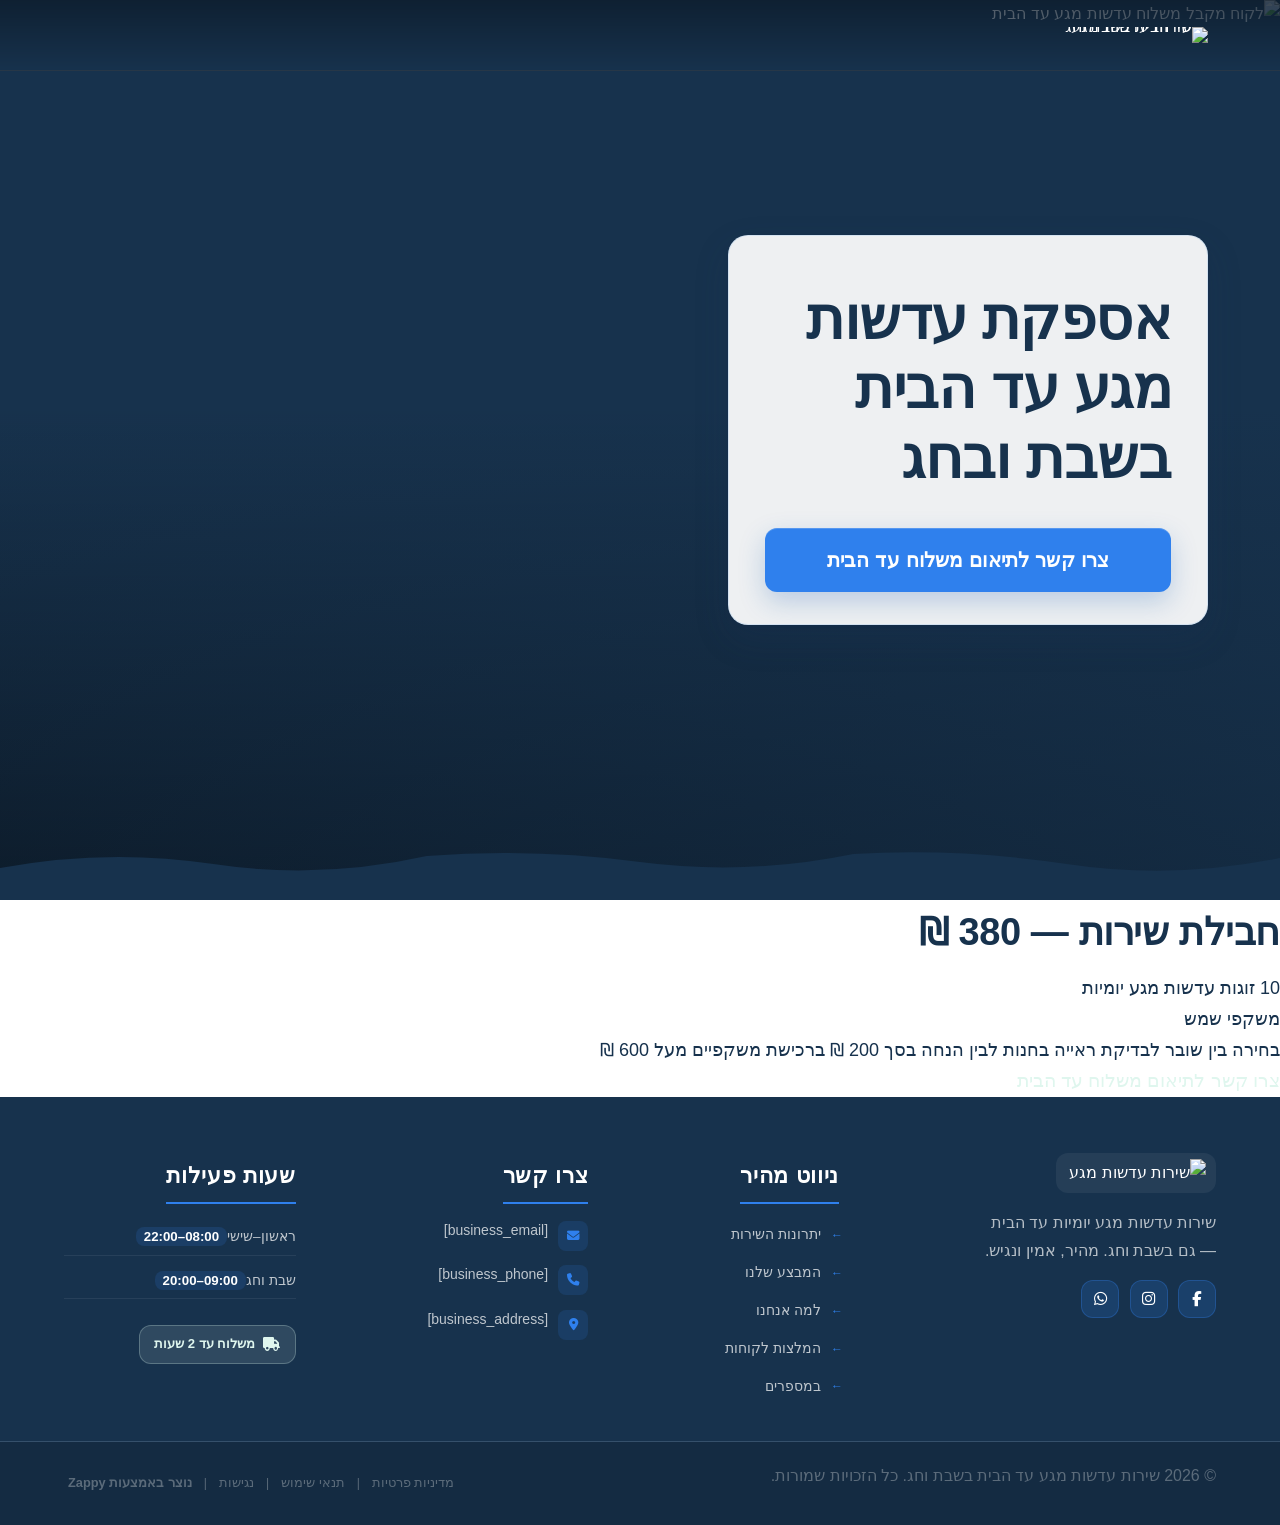
==== commit ae9561cb: "Background sync: Progressive GitHub Sync" ====
--- a/public/index.html
+++ b/public/index.html
@@ -1 +1 @@
-<!doctype html><html dir="rtl" lang="he"><head><meta charset="UTF-8"><meta content="width=device-width,initial-scale=1" name="viewport"><meta content="index, follow" name="robots"><title>עדשות מגע משלוח עד הבית בשבת — שירות עדשות מגע עד הבית בשבת</title><meta content="A contact lens delivery service that emphasizes speed and convenience — same-day delivery straight to the customer&#39;s door, even on Shabbat and Jewish holidays. " name="description"><meta content="עדשות מגע משלוח עד הבית בשבת, הזמנת עדשות מגע יומיות אונליין, עדשות מגע דיספוסבל משלוח מהיר, עדשות מגע" name="keywords"><link href="/assets/favicon.ico" rel="icon" type="image/x-icon"><link href="/assets/favicon-16x16.png" rel="icon" type="image/png" sizes="16x16"><link href="/assets/favicon-32x32.png" rel="icon" type="image/png" sizes="32x32"><link href="/assets/favicon-48x48.png" rel="icon" type="image/png" sizes="48x48"><link href="/assets/favicon-192x192.png" rel="icon" type="image/png" sizes="192x192"><link href="/assets/favicon-512x512.png" rel="icon" type="image/png" sizes="512x512"><link href="/assets/apple-touch-icon.png" rel="apple-touch-icon"><script>!function(){"use strict";var t="7282b428-c9b8-4ae2-9b43-87fc947199f6",e="https://api.zappy5.com/api/analytics/track",a=18e5,n=2592e6,o=!0,i=!0,r=!0;var s=function(){var e="zappy_visitor_"+t,a=null;try{if(a=localStorage.getItem(e)){var o=JSON.parse(a),i=Date.now();if(i-o.created<n)return o.lastSeen=i,localStorage.setItem(e,JSON.stringify(o)),o.id}}catch(t){console.warn("Zappy Analytics: LocalStorage not available")}var r="zv_"+Date.now()+"_"+Math.random().toString(36).substr(2,9);try{localStorage.setItem(e,JSON.stringify({id:r,created:Date.now(),lastSeen:Date.now()}))}catch(t){}return r}(),c=function(){var e="zappy_session_"+t,n=null;try{if(n=sessionStorage.getItem(e)){var o=JSON.parse(n),i=Date.now();if(i-o.timestamp<a)return o.timestamp=i,sessionStorage.setItem(e,JSON.stringify(o)),o.id}}catch(t){console.warn("Zappy Analytics: SessionStorage not available")}var r="zs_"+Date.now()+"_"+Math.random().toString(36).substr(2,9);try{sessionStorage.setItem(e,JSON.stringify({id:r,timestamp:Date.now()}))}catch(t){}return r}();function l(a,n){n=n||{};var o={website_id:t,event_type:a,page_path:window.location.pathname,referrer:document.referrer||"direct",visitor_id:s,session_id:c,metadata:n};if(navigator.sendBeacon){var i=new Blob([JSON.stringify(o)],{type:"application/json"});navigator.sendBeacon(e,i)}else fetch(e,{method:"POST",headers:{"Content-Type":"application/json"},body:JSON.stringify(o),keepalive:!0}).catch(function(t){console.warn("Zappy Analytics: Failed to track event",t)})}o&&l("pageview",{title:document.title,url:window.location.href}),i&&document.addEventListener("click",function(t){var e=t.target;if("BUTTON"===e.tagName||e.closest("button")){var a="BUTTON"===e.tagName?e:e.closest("button");l("click",{element:"button",text:a.textContent.trim().substring(0,100),id:a.id||null,class:a.className||null})}else if("A"===e.tagName||e.closest("a")){var n="A"===e.tagName?e:e.closest("a");l("navigation",{element:"link",text:n.textContent.trim().substring(0,100),href:n.href,external:n.hostname!==window.location.hostname})}},!0),r&&document.addEventListener("submit",function(t){var e=t.target;l("form_submit",{form_id:e.id||null,form_name:e.name||null,form_action:e.action||null,form_method:e.method||"GET"})},!0);var m=Date.now();window.addEventListener("beforeunload",function(){l("page_unload",{time_on_page:Math.floor((Date.now()-m)/1e3),page_path:window.location.pathname})}),window.zappyAnalytics={track:l,getVisitorId:function(){return s},getSessionId:function(){return c}}}()</script><meta content="עדשות מגע משלוח עד הבית בשבת — שירות עדשות מגע עד הבית בשבת " property="og:title"><meta content="A contact lens delivery service that emphasizes speed and convenience — same-day delivery straight to the customer's door, even on Shabbat and Jewish holidays. " property="og:description"><meta content="website" property="og:type"><meta content="he_IL" property="og:locale"><meta content="summary_large_image" name="twitter:card"><meta content="עדשות מגע משלוח עד הבית בשבת — שירות עדשות מגע עד הבית בשבת " name="twitter:title"><meta content="A contact lens delivery service that emphasizes speed and convenience — same-day delivery straight to the customer's door, even on Shabbat and Jewish holidays. " name="twitter:description"><link href="https://cdnjs.cloudflare.com/ajax/libs/font-awesome/6.4.0/css/all.min.css" rel="stylesheet"><link href="/assets/favicon.ico" rel="icon" type="image/x-icon"><link href="/assets/favicon-16x16.png" rel="icon" type="image/png" sizes="16x16"><link href="/assets/favicon-32x32.png" rel="icon" type="image/png" sizes="32x32"><link href="/assets/favicon-48x48.png" rel="icon" type="image/png" sizes="48x48"><link href="/assets/favicon-192x192.png" rel="icon" type="image/png" sizes="192x192"><link href="/assets/favicon-512x512.png" rel="icon" type="image/png" sizes="512x512"><link href="/assets/apple-touch-icon.png" rel="apple-touch-icon"><link href="https://cdn.jsdelivr.net/npm/vanilla-cookieconsent@3/dist/cookieconsent.css" rel="stylesheet"><script src="https://cdn.jsdelivr.net/npm/vanilla-cookieconsent@3/dist/cookieconsent.umd.js"></script><script src="https://cdn.jsdelivr.net/gh/mickidum/acc_toolbar/acctoolbar/acctoolbar.min.js"></script><link href="/styles.css" rel="stylesheet"><style id="zappy-dropdown-submenu-styles">#navMenu li:has(.sub-menu),.nav-menu li:has(.sub-menu),.navbar li:has(.sub-menu),nav li:has(.sub-menu){position:relative}#navMenu .sub-menu,.nav-menu .sub-menu,.navbar .sub-menu,nav .sub-menu{display:block!important;position:absolute!important;top:100%;left:0;min-width:220px;background:#fff;border-radius:8px;box-shadow:0 8px 25px rgba(0,0,0,.15);padding:8px 0;opacity:0;visibility:hidden;transform:translateY(10px);transition:all .3s ease;z-index:1000;list-style:none;pointer-events:none}#navMenu li:hover>.sub-menu,.nav-menu li:hover>.sub-menu,.navbar li:hover>.sub-menu,nav li:hover>.sub-menu{opacity:1!important;visibility:visible!important;transform:translateY(0)!important;pointer-events:auto!important}.sub-menu li{list-style:none;margin:0;padding:0}.sub-menu a{display:block!important;padding:10px 16px!important;color:var(--text-dark,#333)!important;font-weight:500;text-decoration:none;white-space:nowrap;transition:background-color .2s}.sub-menu a:hover{background-color:#f5f5f5}[dir=rtl] .nav-menu .sub-menu,[dir=rtl] .navbar .sub-menu,[dir=rtl] nav .sub-menu,html[lang=ar] .nav-menu .sub-menu,html[lang=ar] .navbar .sub-menu,html[lang=ar] nav .sub-menu,html[lang=he] .nav-menu .sub-menu,html[lang=he] .navbar .sub-menu,html[lang=he] nav .sub-menu{left:auto!important;right:0!important}.sub-menu:empty,.sub-menu:not(:has(li)),.sub-menu:not(:has(li:not(.zappy-hidden-menu-item))){display:none!important;opacity:0!important;visibility:hidden!important;pointer-events:none!important}li:has(.menu-group-title):hover>.sub-menu{opacity:1!important;visibility:visible!important;transform:translateY(0)!important;pointer-events:auto!important}#navMenu>li>.menu-group-title,.nav-menu>li>.menu-group-title{display:inline-block;padding:.5rem 1rem;cursor:default;user-select:none}@media (max-width:768px){#navMenu .sub-menu,.nav-menu .sub-menu,.navbar .sub-menu,nav .sub-menu{position:static!important;transform:none!important;box-shadow:none!important;background:0 0!important;max-height:0;overflow:hidden;opacity:0;visibility:hidden;transition:max-height .3s ease,opacity .3s ease;padding:0!important;border-radius:0!important}.sub-menu.mobile-expanded{max-height:500px!important;opacity:1!important;visibility:visible!important;padding:8px 0 8px 16px!important}[dir=rtl] .sub-menu.mobile-expanded,html[lang=he] .sub-menu.mobile-expanded{padding:8px 16px 8px 0!important}#navMenu li:hover>.sub-menu,.nav-menu li:hover>.sub-menu,.navbar li:hover>.sub-menu,nav li:hover>.sub-menu{opacity:0;visibility:hidden;pointer-events:none}#navMenu li>.sub-menu.mobile-expanded,.nav-menu li>.sub-menu.mobile-expanded,.navbar li>.sub-menu.mobile-expanded,nav li>.sub-menu.mobile-expanded{opacity:1!important;visibility:visible!important;pointer-events:auto!important}#navMenu li:has(.sub-menu),.nav-menu li:has(.sub-menu),.navbar li:has(.sub-menu),nav li:has(.sub-menu){display:flex!important;flex-wrap:wrap!important;align-items:center!important;position:relative!important;min-height:44px!important}#navMenu li:has(.sub-menu)>a,.nav-menu li:has(.sub-menu)>a,.navbar li:has(.sub-menu)>a,nav li:has(.sub-menu)>a{flex:1!important;min-width:0!important}#navMenu li:has(.sub-menu)>.menu-group-title,.nav-menu li:has(.sub-menu)>.menu-group-title,.navbar li:has(.sub-menu)>.menu-group-title,nav li:has(.sub-menu)>.menu-group-title{flex:1!important;min-width:0!important;padding:0!important;line-height:inherit!important}#navMenu li:has(.sub-menu)>.sub-menu,.nav-menu li:has(.sub-menu)>.sub-menu,.navbar li:has(.sub-menu)>.sub-menu,nav li:has(.sub-menu)>.sub-menu{flex-basis:100%!important;width:100%!important}#navMenu li:has(.sub-menu)>a [class*=arrow],#navMenu li:has(.sub-menu)>a [class*=chevron],.nav-menu li:has(.sub-menu)>a .fa-angle-down,.nav-menu li:has(.sub-menu)>a .fa-chevron-down,.nav-menu li:has(.sub-menu)>a [class*=arrow],.nav-menu li:has(.sub-menu)>a [class*=chevron],nav li:has(.sub-menu)>a [class*=arrow],nav li:has(.sub-menu)>a [class*=chevron]{display:none!important;visibility:hidden!important}.mobile-submenu-toggle{display:flex!important;align-items:center!important;justify-content:center!important;width:44px!important;height:auto!important;background:0 0!important;border:none!important;cursor:pointer!important;color:var(--text-light)!important;position:static!important;flex-shrink:0!important;align-self:stretch!important;z-index:2!important;padding:0!important;margin:0!important}.mobile-submenu-toggle::after{content:''!important;width:0!important;height:0!important;border-left:6px solid transparent!important;border-right:6px solid transparent!important;border-top:7px solid currentColor!important;transition:transform .3s ease!important}.mobile-submenu-toggle.expanded::after{transform:rotate(180deg)!important}.sub-menu a{padding:10px 0!important;display:block!important;color:var(--text-light)!important}.navbar .sub-menu li a,.zappy-products-dropdown .sub-menu a,nav.navbar .sub-menu li a{color:var(--text-light)!important}}@media (min-width:769px){.mobile-submenu-toggle{display:none!important}}</style><style id="mobile-lang-menu-deployed-css">@media (max-width:768px){.lang-switcher,.nav-container .lang-switcher,.nav-cta-container .lang-switcher,.nav-ecommerce-icons .lang-switcher,.nav-icons-left .lang-switcher,.navbar .lang-switcher,.navbar .nav-cta-container .lang-switcher{display:none!important}.mobile-lang-menu{width:100%;border-top:1px solid rgba(128,128,128,.2);padding:8px 0 0 0;margin-top:8px}.mobile-lang-toggle{display:flex!important;align-items:center;justify-content:space-between;width:100%;padding:12px 16px;background:0 0;border:none;cursor:pointer;font-size:15px;color:inherit;font-family:inherit}.mobile-lang-toggle::after{content:'';display:inline-block;width:8px;height:8px;border-right:2px solid currentColor;border-bottom:2px solid currentColor;transform:rotate(45deg);transition:transform .3s ease;margin-left:8px}.mobile-lang-toggle.expanded::after{transform:rotate(-135deg)}.mobile-lang-options{max-height:0;overflow:hidden;transition:max-height .3s ease}.mobile-lang-options.expanded{max-height:300px}.mobile-lang-option{display:flex!important;align-items:center;gap:10px;padding:10px 24px;text-decoration:none;color:inherit;font-size:14px;font-family:inherit}.mobile-lang-option:hover{background:rgba(128,128,128,.1)}.mobile-lang-option.active{font-weight:600;opacity:.7;pointer-events:none}.mobile-lang-option img{width:20px;height:20px;border-radius:50%}}@media (min-width:769px){.mobile-lang-menu{display:none!important}}</style><style id="zappy-widget-visibility">#mic-access-tool-box,#mic-access-tool-general-button,#mic-init-access-tool #mic-access-tool-box,#mic-init-access-tool #mic-access-tool-general-button,#mic-init-access-tool .mic-access-tool-general-button,._access-icon,._access-menu,.mic-access-tool-box,.mic-access-tool-general-button,div[id*=mic-access-tool-box]{display:none!important;visibility:hidden!important;opacity:0!important;pointer-events:none!important}</style></head><body><nav class="navbar" dir="rtl"><button aria-label="Menu" class="mobile-toggle" id="mobileToggle"><svg viewBox="0 0 24 24" fill="none" height="24" width="24" class="hamburger-icon"><path d="M3 12h18M3 6h18M3 18h18" stroke="currentColor" stroke-linecap="round" stroke-width="2"></path></svg><svg viewBox="0 0 24 24" fill="none" height="24" width="24" class="close-icon" style="display:none"><path d="M18 6L6 18M6 6l12 12" stroke="currentColor" stroke-linecap="round" stroke-width="2"></path></svg></button><button aria-label="Call" class="phone-header-btn" data-phone="050-000-0000"><svg viewBox="0 0 24 24" fill="currentColor" height="20" width="20"><path d="M22 16.92v3a2 2 0 0 1-2.18 2 19.79 19.79 0 0 1-8.63-3.07 19.5 19.5 0 0 1-6-6 19.79 19.79 0 0 1-3.07-8.67A2 2 0 0 1 4.11 2h3a2 2 0 0 1 2 1.72 12.84 12.84 0 0 0 .7 2.81 2 2 0 0 1-.45 2.11L8.09 9.91a16 16 0 0 0 6 6l1.27-1.27a2 2 0 0 1 2.11-.45 12.84 12.84 0 0 0 2.81.7A2 2 0 0 1 22 16.92z"></path></svg></button><div class="nav-container"><div class="nav-right-group"><div class="nav-brand"><a href="/" class="logo-link"><img alt="שירות עדשות מגע עד הבית בשבת וחג" src="/assets/business-logo.webp" class="logo"></a></div><ul class="nav-menu" id="navMenu"></ul></div><div class="nav-cta-container"></div></div></nav><script>window.addEventListener("load",function(){const e=document.querySelector(".navbar, nav, header");if(!e)return void console.log("[Navbar] Navbar element not found");let t=document.getElementById("mobileToggle")||document.querySelector(".mobile-toggle")||document.querySelector(".hamburger")||document.querySelector(".hamburger-menu")||document.querySelector(".menu-toggle")||document.querySelector(".burger-menu")||document.querySelector('[aria-label="Menu"]')||document.querySelector('[aria-label="תפריט"]');const o=document.querySelector(".phone-header-btn"),n=window.getComputedStyle(e);let r=n.backgroundColor;if(console.log("[Navbar] Initial navbar background:",r),"transparent"===r||"rgba(0, 0, 0, 0)"===r||r.startsWith("rgba")&&r.includes(", 0)")){const e=n.backgroundImage;if(e&&"none"!==e)console.log("[Navbar] Navbar has background image/gradient, using dark text"),r="rgb(240, 240, 240)";else{const e=window.getComputedStyle(document.body).backgroundColor;console.log("[Navbar] Navbar transparent, using body background:",e),r=e}}const i=r.match(/\d+/g);if(i&&i.length>=3){const e=(.299*parseInt(i[0])+.587*parseInt(i[1])+.114*parseInt(i[2]))/255;console.log("[Navbar] Mobile button colors preserved from Claude CSS (luminance:",e.toFixed(2)+")");const n=document.createElement("style");n.id="zappy-mobile-nav-fix";document.documentElement.lang;document.documentElement.dir,n.textContent='\n        /* Hide mobile buttons on desktop, show only on mobile */\n        @media (min-width: 769px) {\n          .mobile-toggle,\n          .phone-header-btn {\n            display: none !important;\n          }\n        }\n        \n        /* Show and position mobile buttons correctly on mobile */\n        @media (max-width: 768px) {\n          .mobile-toggle,\n          .phone-header-btn {\n            position: absolute !important;\n            top: 50% !important;\n            transform: translateY(-50%) !important;\n            z-index: 1001 !important;\n            display: flex !important;\n            align-items: center !important;\n            justify-content: center !important;\n            width: 36px !important;\n            height: 36px !important;\n            border-radius: 50% !important;\n            border: none !important;\n            cursor: pointer !important;\n            padding: 6px !important;\n            background: none !important;\n            color: var(--nav-text, var(--text-light)) !important;\n          }\n          \n          /* LTR positioning (default): hamburger LEFT, phone RIGHT */\n          html:not([dir="rtl"]):not([lang="he"]):not([lang="ar"]) .mobile-toggle,\n          html[dir="ltr"] .mobile-toggle {\n            left: 12px !important;\n            right: auto !important;\n          }\n          html:not([dir="rtl"]):not([lang="he"]):not([lang="ar"]) .phone-header-btn,\n          html[dir="ltr"] .phone-header-btn {\n            right: 12px !important;\n            left: auto !important;\n          }\n          \n          /* RTL positioning: hamburger RIGHT, phone LEFT */\n          html[dir="rtl"] .mobile-toggle,\n          html[lang="he"] .mobile-toggle,\n          html[lang="ar"] .mobile-toggle {\n            right: 12px !important;\n            left: auto !important;\n          }\n          html[dir="rtl"] .phone-header-btn,\n          html[lang="he"] .phone-header-btn,\n          html[lang="ar"] .phone-header-btn {\n            left: 12px !important;\n            right: auto !important;\n          }\n          \n          /* CRITICAL: Ensure nav-container has min-height on mobile */\n          /* All children are positioned absolutely/fixed on mobile, so height:auto collapses to 0 */\n          .nav-container {\n            min-height: 70px !important;\n            position: relative !important;\n          }\n          \n          /* Ensure SVG icons are properly sized and inherit color */\n          .mobile-toggle svg,\n          .phone-header-btn svg {\n            width: 24px !important;\n            height: 24px !important;\n            /* Don\'t force display - let JavaScript control hamburger/close toggle */\n          }\n          \n          /* Reset nav-cta-container on mobile - remove desktop box-shadow/padding */\n          /* that creates a visible ghost box when CTA button is hidden */\n          .nav-cta-container {\n            box-shadow: none !important;\n            padding: 0 !important;\n          }\n          \n          /* Hide nav-cta-container entirely on mobile when there\'s no lang-switcher */\n          /* (only the CTA button is inside, and it\'s hidden on mobile) */\n          .nav-cta-container:not(:has(.lang-switcher)) {\n            display: none !important;\n          }\n          \n          /* CRITICAL: Prevent hero image fade gradient from bleeding over headline text */\n          /* The .image-fade-gradient has bottom: -30px (extends below parent) */\n          /* On mobile stacked layout, this overlaps the h1 text below the image */\n          .hero-image-column {\n            overflow: hidden !important;\n          }\n          .image-fade-gradient {\n            bottom: 0 !important;\n          }\n          \n          /* Hide desktop language switcher on mobile - hamburger menu handles it */\n          /* High specificity to override stored CSS */\n          .lang-switcher,\n          .nav-cta-container .lang-switcher,\n          .nav-container .lang-switcher,\n          .navbar .lang-switcher,\n          .navbar .nav-cta-container .lang-switcher {\n            display: none !important;\n          }\n        }\n      ';const r=document.getElementById("zappy-mobile-nav-fix");r&&r.remove(),document.head.appendChild(n),console.log("[Navbar] Critical CSS injected for mobile nav positioning");const l=window.innerWidth<=768;if(t){const e=t.querySelector(".hamburger-icon"),o=t.querySelector(".close-icon");e&&(e.style.setProperty("width","24px","important"),e.style.setProperty("height","24px","important"),e.style.setProperty("display","block","important")),o&&(o.style.setProperty("width","24px","important"),o.style.setProperty("height","24px","important"),o.style.setProperty("display","none","important")),l?(t.style.setProperty("position","absolute","important"),t.style.setProperty("top","50%","important"),t.style.setProperty("transform","translateY(-50%)","important"),t.style.setProperty("z-index","1001","important"),t.style.removeProperty("left"),t.style.removeProperty("right"),console.log("[Navbar] Mobile toggle positioning applied (mobile viewport)")):(t.style.removeProperty("position"),t.style.removeProperty("top"),t.style.removeProperty("transform"),t.style.removeProperty("z-index"),t.style.removeProperty("left"),t.style.removeProperty("right"),console.log("[Navbar] Desktop viewport - cleared mobile toggle inline positioning"))}if(o){const e=o.querySelector("svg");e&&(e.style.width="24px",e.style.height="24px",e.setAttribute("width","24"),e.setAttribute("height","24")),l?(o.style.setProperty("position","absolute","important"),o.style.setProperty("top","50%","important"),o.style.setProperty("transform","translateY(-50%)","important"),o.style.setProperty("z-index","1001","important"),o.style.removeProperty("left"),o.style.removeProperty("right"),console.log("[Navbar] Phone button positioning applied (mobile viewport)")):(o.style.removeProperty("position"),o.style.removeProperty("top"),o.style.removeProperty("transform"),o.style.removeProperty("z-index"),o.style.removeProperty("left"),o.style.removeProperty("right"),console.log("[Navbar] Desktop viewport - cleared phone button inline positioning"))}}else console.log("[Navbar] Could not parse background color:",r);t=document.getElementById("mobileToggle")||document.querySelector(".mobile-toggle")||document.querySelector(".hamburger")||document.querySelector(".hamburger-menu")||document.querySelector(".menu-toggle")||document.querySelector(".burger-menu")||document.querySelector('[aria-label="Menu"]')||document.querySelector('[aria-label="תפריט"]');const l=document.getElementById("navMenu")||document.querySelector(".nav-menu")||document.querySelector(".nav-links")||document.querySelector("nav ul:not(.submenu)");if(!t||!l)return void console.log("[Navbar] Mobile toggle or menu not found:",{toggle:!!t,menu:!!l});l.id||(l.id="navMenu"),console.log("[Navbar] Initializing mobile menu...");const a=t.cloneNode(!0);t.parentNode.replaceChild(a,t),a.addEventListener("click",function(e){e.preventDefault(),e.stopPropagation();const t=this.querySelector(".hamburger-icon"),o=this.querySelector(".close-icon");l.classList.contains("active")?(l.classList.remove("active"),t&&t.style.setProperty("display","block","important"),o&&o.style.setProperty("display","none","important"),document.body.style.overflow="",console.log("[Navbar] Menu closed")):(l.classList.add("active"),t&&t.style.setProperty("display","none","important"),o&&o.style.setProperty("display","block","important"),document.body.style.overflow="hidden",console.log("[Navbar] Menu opened"))}),l.querySelectorAll("a").forEach(function(e){e.addEventListener("click",function(){if("#"===this.getAttribute("href"))return;const e=a.querySelector(".hamburger-icon"),t=a.querySelector(".close-icon");l.classList.remove("active"),e&&e.style.setProperty("display","block","important"),t&&t.style.setProperty("display","none","important"),document.body.style.overflow="",console.log("[Navbar] Menu closed (link clicked)")})});var s=l.querySelectorAll(".dropdown-toggle");s.forEach(function(e){e.addEventListener("click",function(e){e.preventDefault(),e.stopPropagation();var t=this.closest(".nav-dropdown");t&&(t.parentNode.querySelectorAll(".nav-dropdown.open").forEach(function(e){e!==t&&e.classList.remove("open")}),t.classList.toggle("open"),console.log("[Navbar] Dropdown toggled:",t.classList.contains("open")?"open":"closed"))})}),document.addEventListener("click",function(e){e.target.closest(".nav-dropdown")||document.querySelectorAll(".nav-dropdown.open").forEach(function(e){e.classList.remove("open")})}),console.log("[Navbar] Dropdown handlers initialized for "+s.length+" dropdowns"),o&&o.addEventListener("click",function(){const e=document.querySelectorAll('a[href^="tel:"]'),t=e.length>0?e[0].getAttribute("href").replace("tel:",""):"[business_phone]";window.location.href="tel:"+t,console.log("[Navbar] Phone button clicked")}),console.log("[Navbar] Mobile menu initialized successfully");const p=function(){const e=document.querySelector(".whatsapp-float");e&&(window.innerWidth>=769?(e.style.setProperty("display","none","important"),e.style.setProperty("visibility","hidden","important"),e.style.setProperty("opacity","0","important"),e.style.setProperty("pointer-events","none","important"),console.log("[WhatsApp] Button hidden on desktop")):(e.style.removeProperty("display"),e.style.removeProperty("visibility"),e.style.removeProperty("opacity"),e.style.removeProperty("pointer-events"),console.log("[WhatsApp] Button visible on mobile")))};let c;p(),window.addEventListener("resize",function(){clearTimeout(c),c=setTimeout(p,100)})})</script><main><section class="index-hero-section" id="hero" data-hero-type="fullscreen-scrim" data-layout-spec="בית-hero" dir="rtl"><div class="index-hero-bg"><img alt="לקוח מקבל משלוח עדשות מגע עד הבית" src="/assets/site-index-hero-image-1.webp" data-context="Bright daylight lifestyle photo: a smiling Israeli customer standing at an open front door of a modern home, receiving a small minimal white envelope or pouch delivery package from a delivery person. The scene is warm and welcoming, shot from slightly inside the home looking outward. No visible product branding, no lens box packaging, no text on the package. Natural morning light, clean domestic setting with a light-colored door and tiled floor. Photorealistic, cool daylight palette, depth of field with the door and exterior slightly soft." data-hero-bg="true" data-placeholder="index-hero-image-1" height="900" width="1440"></div><div class="index-hero-scrim" aria-hidden="true"></div><div class="index-hero-card-wrapper"><div class="index-hero-card"><h1 class="index-hero-h1">אספקת עדשות מגע עד הבית בשבת ובחג</h1><div class="index-hero-ctas"><a href="#contact" class="index-hero-btn-primary">צרו קשר לתיאום משלוח עד הבית</a></div></div></div><div class="index-hero-divider-wrapper"><svg viewBox="0 0 1440 80" aria-hidden="true" preserveAspectRatio="none" xmlns="http://www.w3.org/2000/svg"><path d="M0,80 L0,48 Q120,28 240,44 T480,36 Q600,28 720,42 T960,34 Q1080,28 1200,44 T1440,38 L1440,80 Z" fill="var(--bg-light)"></path></svg></div></section><section class="pkg-section" id="ai-section-1775275251044-dbryw1v" data-zappy-component="true"><div class="pkg-container"><div class="pkg-badge">📦 החבילה שלנו</div><h2 class="pkg-title">הכל כלול — בחבילה אחת מושלמת</h2><p class="pkg-subtitle">שירות עדשות מגע עד הבית, גם בשבת</p><div class="pkg-card"><div class="pkg-card-header"><div class="pkg-icon-wrap"><span class="pkg-icon">🚀</span></div><div class="pkg-header-text"><span class="pkg-label">החבילה המלאה</span><h3 class="pkg-card-title">משלוח עדשות מגע עד הבית — בשבת</h3></div></div><div class="pkg-divider"></div><ul class="pkg-features" aria-label="מה כלול בחבילה"><li class="pkg-feature-item"><span class="pkg-check" aria-hidden="true">✓</span><div class="pkg-feature-text"><strong>משלוח מהיר עד הבית</strong><span>קבלו את העדשות שלכם ישירות לפתח הדלת, ללא יציאה מהבית</span></div></li><li class="pkg-feature-item"><span class="pkg-check" aria-hidden="true">✓</span><div class="pkg-feature-text"><strong>שירות בשבת ובמועדים</strong><span>אנחנו עובדים גם כשאחרים לא — כי הצורך שלכם לא מחכה</span></div></li><li class="pkg-feature-item"><span class="pkg-check" aria-hidden="true">✓</span><div class="pkg-feature-text"><strong>כל מותגי העדשות המובילים</strong><span>מבחר רחב של עדשות מגע יומיות, שבועיות וחודשיות</span></div></li><li class="pkg-feature-item"><span class="pkg-check" aria-hidden="true">✓</span><div class="pkg-feature-text"><strong>הזמנה פשוטה ומהירה</strong><span>תהליך הזמנה קל בטלפון או בווטסאפ — בלי בירוקרטיה</span></div></li><li class="pkg-feature-item"><span class="pkg-check" aria-hidden="true">✓</span><div class="pkg-feature-text"><strong>מחירים תחרותיים</strong><span>שירות פרמיום במחיר הוגן — בלי תוספות נסתרות</span></div></li></ul><div class="pkg-divider"></div><div class="pkg-cta-wrap"><a href="tel:+972XXXXXXXX" aria-label="הזמינו עכשיו בטלפון" class="pkg-cta-btn">📞 הזמינו עכשיו</a><p class="pkg-cta-note">זמינים גם בשבת • משלוח מהיר • ללא התחייבות</p></div></div></div></section><section class="pkg-service-section"><div class="pkg-service-container"><h2 class="pkg-service-heading">חבילת שירות — 380 ₪</h2><ul class="pkg-service-list" aria-label="פרטי חבילת השירות" role="list"><li class="pkg-service-item"><span class="pkg-service-text">10 זוגות עדשות מגע יומיות</span></li><li class="pkg-service-divider" aria-hidden="true"></li><li class="pkg-service-item"><span class="pkg-service-text">משקפי שמש</span></li><li class="pkg-service-divider" aria-hidden="true"></li><li class="pkg-service-item pkg-service-item--long"><span class="pkg-service-text">בחירה בין שובר לבדיקת ראייה בחנות לבין הנחה בסך 200 ₪ ברכישת משקפיים מעל 600 ₪</span></li></ul><div class="pkg-service-cta-wrap"><a href="#contact" aria-label="צרו קשר לתיאום משלוח עדשות מגע עד הבית" class="pkg-service-cta" role="button">צרו קשר לתיאום משלוח עד הבית</a></div></div></section></main><footer class="site-footer" dir="rtl"><div class="footer-top"><div class="footer-container"><div class="footer-grid"><div class="footer-col footer-brand"><img alt="שירות עדשות מגע עד הבית בשבת וחג" src="/assets/business-logo.webp" class="logo"><p class="footer-tagline">שירות עדשות מגע יומיות עד הבית — גם בשבת וחג. מהיר, אמין ונגיש.</p><div class="footer-social"><a href="[facebook_handle]" aria-label="Facebook"><i class="fab fa-facebook-f"></i></a><a href="[instagram_handle]" aria-label="Instagram"><i class="fab fa-instagram"></i></a><a href="[whatsapp_handle]" aria-label="WhatsApp"><i class="fab fa-whatsapp"></i></a></div></div><div class="footer-col"><h3 class="footer-heading">ניווט מהיר</h3><ul class="footer-links"><li><a href="#features">יתרונות השירות</a></li><li><a href="#offer">המבצע שלנו</a></li><li><a href="#benefits">למה אנחנו</a></li><li><a href="#testimonials">המלצות לקוחות</a></li><li><a href="#stats">במספרים</a></li></ul></div><div class="footer-col"><h3 class="footer-heading">צרו קשר</h3><ul class="footer-contact"><li><span class="contact-icon"><i class="fas fa-envelope"></i></span><span class="contact-text"><a href="mailto:[business_email]">[business_email]</a></span></li><li><span class="contact-icon"><i class="fas fa-phone"></i></span><span class="contact-text"><a href="tel:[business_phone]">[business_phone]</a></span></li><li><a href="/"><span class="contact-icon"><i class="fas fa-map-marker-alt"></i></span><span class="contact-text">[business_address]</span></a></li></ul></div><div class="footer-col"><h3 class="footer-heading">שעות פעילות</h3><ul class="footer-hours"><li><a href="/"><span class="hours-day">ראשון–שישי</span><span class="hours-time">08:00–22:00</span></a></li><li><a href="/"><span class="hours-day">שבת וחג</span><span class="hours-time">09:00–20:00</span></a></li></ul><div class="footer-badge"><i class="fas fa-truck"></i><span>משלוח עד 2 שעות</span></div></div></div></div></div><div class="footer-bottom"><div class="footer-container"><div class="footer-bottom-inner"><p class="footer-copyright">© 2026 שירות עדשות מגע עד הבית בשבת וחג. כל הזכויות שמורות.</p><div class="footer-legal"><a href="/privacy">מדיניות פרטיות</a><span class="footer-divider">|</span><a href="/terms">תנאי שימוש</a><span class="footer-divider">|</span><a href="/accessibility">נגישות</a><span class="footer-divider">|</span><a href="https://zappy5.com" class="zappy-attribution" target="_blank">נוצר באמצעות Zappy</a></div></div></div></div></footer><a href="https://wa.me/[whatsapp_handle]" aria-label="WhatsApp" class="whatsapp-float"><i class="fab fa-whatsapp"></i></a><div data-integration="accessibility:toolbar"></div><script src="/script.js"></script><script id="zappy-mobile-submenu-script">!function(){function e(){if(window.innerWidth>768)return document.querySelectorAll(".mobile-submenu-toggle").forEach(function(e){e.remove()}),void document.querySelectorAll(".sub-menu.mobile-expanded").forEach(function(e){e.classList.remove("mobile-expanded")});document.querySelectorAll(".nav-menu li:has(.sub-menu), nav li:has(.sub-menu), .navbar li:has(.sub-menu), #navMenu li:has(.sub-menu)").forEach(function(e){if(!e.querySelector(".mobile-submenu-toggle")){var t=e.querySelector(".sub-menu"),n=e.querySelector(":scope > a");if(t&&n){var o=document.createElement("button");o.className="mobile-submenu-toggle",o.setAttribute("aria-label","Toggle submenu"),o.setAttribute("type","button"),n.insertAdjacentElement("afterend",o),o.addEventListener("click",function(e){e.preventDefault(),e.stopPropagation(),document.querySelectorAll(".sub-menu.mobile-expanded").forEach(function(e){if(e!==t){e.classList.remove("mobile-expanded");var n=e.parentElement.querySelector(".mobile-submenu-toggle");n&&n.classList.remove("expanded")}}),t.classList.toggle("mobile-expanded"),o.classList.toggle("expanded")})}}})}var t;"loading"===document.readyState?document.addEventListener("DOMContentLoaded",e):e(),window.addEventListener("resize",function(){clearTimeout(t),t=setTimeout(e,250)});var n=new MutationObserver(function(t){t.forEach(function(t){if("attributes"===t.type){var n=t.target;n.classList&&(n.classList.contains("active")||n.classList.contains("open"))&&setTimeout(e,100)}})});setTimeout(function(){document.querySelectorAll(".mobile-menu, .nav-menu, #navMenu, nav").forEach(function(e){n.observe(e,{attributes:!0,attributeFilter:["class","style"]})})},500)}()</script><script id="zappy-mobile-lang-menu-script">!function(){function e(){if(window.innerWidth>768){var e=document.querySelector(".mobile-lang-menu");e&&e.remove()}else if(!document.querySelector(".mobile-lang-menu")){var n=document.querySelector(".lang-switcher");if(n){var a=n.querySelector(".lang-switcher-dropdown");if(a){var i=a.querySelectorAll(".lang-option");if(0!==i.length){var t=document.getElementById("navMenu")||document.querySelector(".nav-menu")||document.querySelector("nav ul");if(t){var l=document.documentElement.lang||"en",s=document.createElement("div");s.className="mobile-lang-menu";var c={he:{name:"עברית",flag:"https://api.iconify.design/circle-flags/il.svg"},en:{name:"English",flag:"https://api.iconify.design/circle-flags/us.svg"},ar:{name:"العربية",flag:"https://api.iconify.design/circle-flags/sa.svg"},fr:{name:"Français",flag:"https://api.iconify.design/circle-flags/fr.svg"},es:{name:"Español",flag:"https://api.iconify.design/circle-flags/es.svg"},de:{name:"Deutsch",flag:"https://api.iconify.design/circle-flags/de.svg"},ru:{name:"Русский",flag:"https://api.iconify.design/circle-flags/ru.svg"},zh:{name:"中文",flag:"https://api.iconify.design/circle-flags/cn.svg"},ja:{name:"日本語",flag:"https://api.iconify.design/circle-flags/jp.svg"},pt:{name:"Português",flag:"https://api.iconify.design/circle-flags/br.svg"},it:{name:"Italiano",flag:"https://api.iconify.design/circle-flags/it.svg"},ko:{name:"한국어",flag:"https://api.iconify.design/circle-flags/kr.svg"}}[l]||{name:l,flag:""},r=document.createElement("button");r.className="mobile-lang-toggle",r.type="button";var g=c.flag?'<img src="'+c.flag+'" width="20" height="20" alt="" style="border-radius:50%;margin-right:8px;margin-left:8px;">':"";r.innerHTML=g+c.name,s.appendChild(r);var o=document.createElement("div");o.className="mobile-lang-options";var d=document.createElement("a");d.className="mobile-lang-option active",d.href="#",d.innerHTML=g+c.name,o.appendChild(d),i.forEach(function(e){var n=document.createElement("a");n.className="mobile-lang-option",n.href=e.getAttribute("href"),n.innerHTML=e.innerHTML,o.appendChild(n)}),s.appendChild(o),t.appendChild(s),r.addEventListener("click",function(e){e.preventDefault(),e.stopPropagation(),r.classList.toggle("expanded"),o.classList.toggle("expanded")})}}}}}}"loading"===document.readyState?document.addEventListener("DOMContentLoaded",e):e(),window.addEventListener("resize",function(){clearTimeout(window._mlrt),window._mlrt=setTimeout(e,250)})}()</script></body></html>+<!doctype html><html dir="rtl" lang="he"><head><meta charset="UTF-8"><meta content="width=device-width,initial-scale=1" name="viewport"><meta content="index, follow" name="robots"><title>עדשות מגע משלוח עד הבית בשבת — שירות עדשות מגע עד הבית בשבת</title><meta content="A contact lens delivery service that emphasizes speed and convenience — same-day delivery straight to the customer&#39;s door, even on Shabbat and Jewish holidays. " name="description"><meta content="עדשות מגע משלוח עד הבית בשבת, הזמנת עדשות מגע יומיות אונליין, עדשות מגע דיספוסבל משלוח מהיר, עדשות מגע" name="keywords"><link href="/assets/favicon.ico" rel="icon" type="image/x-icon"><link href="/assets/favicon-16x16.png" rel="icon" type="image/png" sizes="16x16"><link href="/assets/favicon-32x32.png" rel="icon" type="image/png" sizes="32x32"><link href="/assets/favicon-48x48.png" rel="icon" type="image/png" sizes="48x48"><link href="/assets/favicon-192x192.png" rel="icon" type="image/png" sizes="192x192"><link href="/assets/favicon-512x512.png" rel="icon" type="image/png" sizes="512x512"><link href="/assets/apple-touch-icon.png" rel="apple-touch-icon"><script>!function(){"use strict";var t="7282b428-c9b8-4ae2-9b43-87fc947199f6",e="https://api.zappy5.com/api/analytics/track",a=18e5,n=2592e6,o=!0,i=!0,r=!0;var s=function(){var e="zappy_visitor_"+t,a=null;try{if(a=localStorage.getItem(e)){var o=JSON.parse(a),i=Date.now();if(i-o.created<n)return o.lastSeen=i,localStorage.setItem(e,JSON.stringify(o)),o.id}}catch(t){console.warn("Zappy Analytics: LocalStorage not available")}var r="zv_"+Date.now()+"_"+Math.random().toString(36).substr(2,9);try{localStorage.setItem(e,JSON.stringify({id:r,created:Date.now(),lastSeen:Date.now()}))}catch(t){}return r}(),c=function(){var e="zappy_session_"+t,n=null;try{if(n=sessionStorage.getItem(e)){var o=JSON.parse(n),i=Date.now();if(i-o.timestamp<a)return o.timestamp=i,sessionStorage.setItem(e,JSON.stringify(o)),o.id}}catch(t){console.warn("Zappy Analytics: SessionStorage not available")}var r="zs_"+Date.now()+"_"+Math.random().toString(36).substr(2,9);try{sessionStorage.setItem(e,JSON.stringify({id:r,timestamp:Date.now()}))}catch(t){}return r}();function l(a,n){n=n||{};var o={website_id:t,event_type:a,page_path:window.location.pathname,referrer:document.referrer||"direct",visitor_id:s,session_id:c,metadata:n};if(navigator.sendBeacon){var i=new Blob([JSON.stringify(o)],{type:"application/json"});navigator.sendBeacon(e,i)}else fetch(e,{method:"POST",headers:{"Content-Type":"application/json"},body:JSON.stringify(o),keepalive:!0}).catch(function(t){console.warn("Zappy Analytics: Failed to track event",t)})}o&&l("pageview",{title:document.title,url:window.location.href}),i&&document.addEventListener("click",function(t){var e=t.target;if("BUTTON"===e.tagName||e.closest("button")){var a="BUTTON"===e.tagName?e:e.closest("button");l("click",{element:"button",text:a.textContent.trim().substring(0,100),id:a.id||null,class:a.className||null})}else if("A"===e.tagName||e.closest("a")){var n="A"===e.tagName?e:e.closest("a");l("navigation",{element:"link",text:n.textContent.trim().substring(0,100),href:n.href,external:n.hostname!==window.location.hostname})}},!0),r&&document.addEventListener("submit",function(t){var e=t.target;l("form_submit",{form_id:e.id||null,form_name:e.name||null,form_action:e.action||null,form_method:e.method||"GET"})},!0);var m=Date.now();window.addEventListener("beforeunload",function(){l("page_unload",{time_on_page:Math.floor((Date.now()-m)/1e3),page_path:window.location.pathname})}),window.zappyAnalytics={track:l,getVisitorId:function(){return s},getSessionId:function(){return c}}}()</script><meta content="עדשות מגע משלוח עד הבית בשבת — שירות עדשות מגע עד הבית בשבת " property="og:title"><meta content="A contact lens delivery service that emphasizes speed and convenience — same-day delivery straight to the customer's door, even on Shabbat and Jewish holidays. " property="og:description"><meta content="website" property="og:type"><meta content="he_IL" property="og:locale"><meta content="summary_large_image" name="twitter:card"><meta content="עדשות מגע משלוח עד הבית בשבת — שירות עדשות מגע עד הבית בשבת " name="twitter:title"><meta content="A contact lens delivery service that emphasizes speed and convenience — same-day delivery straight to the customer's door, even on Shabbat and Jewish holidays. " name="twitter:description"><link href="https://cdnjs.cloudflare.com/ajax/libs/font-awesome/6.4.0/css/all.min.css" rel="stylesheet"><link href="/assets/favicon.ico" rel="icon" type="image/x-icon"><link href="/assets/favicon-16x16.png" rel="icon" type="image/png" sizes="16x16"><link href="/assets/favicon-32x32.png" rel="icon" type="image/png" sizes="32x32"><link href="/assets/favicon-48x48.png" rel="icon" type="image/png" sizes="48x48"><link href="/assets/favicon-192x192.png" rel="icon" type="image/png" sizes="192x192"><link href="/assets/favicon-512x512.png" rel="icon" type="image/png" sizes="512x512"><link href="/assets/apple-touch-icon.png" rel="apple-touch-icon"><link href="https://cdn.jsdelivr.net/npm/vanilla-cookieconsent@3/dist/cookieconsent.css" rel="stylesheet"><script src="https://cdn.jsdelivr.net/npm/vanilla-cookieconsent@3/dist/cookieconsent.umd.js"></script><script src="https://cdn.jsdelivr.net/gh/mickidum/acc_toolbar/acctoolbar/acctoolbar.min.js"></script><link href="/styles.css" rel="stylesheet"><style id="zappy-dropdown-submenu-styles">#navMenu li:has(.sub-menu),.nav-menu li:has(.sub-menu),.navbar li:has(.sub-menu),nav li:has(.sub-menu){position:relative}#navMenu .sub-menu,.nav-menu .sub-menu,.navbar .sub-menu,nav .sub-menu{display:block!important;position:absolute!important;top:100%;left:0;min-width:220px;background:#fff;border-radius:8px;box-shadow:0 8px 25px rgba(0,0,0,.15);padding:8px 0;opacity:0;visibility:hidden;transform:translateY(10px);transition:all .3s ease;z-index:1000;list-style:none;pointer-events:none}#navMenu li:hover>.sub-menu,.nav-menu li:hover>.sub-menu,.navbar li:hover>.sub-menu,nav li:hover>.sub-menu{opacity:1!important;visibility:visible!important;transform:translateY(0)!important;pointer-events:auto!important}.sub-menu li{list-style:none;margin:0;padding:0}.sub-menu a{display:block!important;padding:10px 16px!important;color:var(--text-dark,#333)!important;font-weight:500;text-decoration:none;white-space:nowrap;transition:background-color .2s}.sub-menu a:hover{background-color:#f5f5f5}[dir=rtl] .nav-menu .sub-menu,[dir=rtl] .navbar .sub-menu,[dir=rtl] nav .sub-menu,html[lang=ar] .nav-menu .sub-menu,html[lang=ar] .navbar .sub-menu,html[lang=ar] nav .sub-menu,html[lang=he] .nav-menu .sub-menu,html[lang=he] .navbar .sub-menu,html[lang=he] nav .sub-menu{left:auto!important;right:0!important}.sub-menu:empty,.sub-menu:not(:has(li)),.sub-menu:not(:has(li:not(.zappy-hidden-menu-item))){display:none!important;opacity:0!important;visibility:hidden!important;pointer-events:none!important}li:has(.menu-group-title):hover>.sub-menu{opacity:1!important;visibility:visible!important;transform:translateY(0)!important;pointer-events:auto!important}#navMenu>li>.menu-group-title,.nav-menu>li>.menu-group-title{display:inline-block;padding:.5rem 1rem;cursor:default;user-select:none}@media (max-width:768px){#navMenu .sub-menu,.nav-menu .sub-menu,.navbar .sub-menu,nav .sub-menu{position:static!important;transform:none!important;box-shadow:none!important;background:0 0!important;max-height:0;overflow:hidden;opacity:0;visibility:hidden;transition:max-height .3s ease,opacity .3s ease;padding:0!important;border-radius:0!important}.sub-menu.mobile-expanded{max-height:500px!important;opacity:1!important;visibility:visible!important;padding:8px 0 8px 16px!important}[dir=rtl] .sub-menu.mobile-expanded,html[lang=he] .sub-menu.mobile-expanded{padding:8px 16px 8px 0!important}#navMenu li:hover>.sub-menu,.nav-menu li:hover>.sub-menu,.navbar li:hover>.sub-menu,nav li:hover>.sub-menu{opacity:0;visibility:hidden;pointer-events:none}#navMenu li>.sub-menu.mobile-expanded,.nav-menu li>.sub-menu.mobile-expanded,.navbar li>.sub-menu.mobile-expanded,nav li>.sub-menu.mobile-expanded{opacity:1!important;visibility:visible!important;pointer-events:auto!important}#navMenu li:has(.sub-menu),.nav-menu li:has(.sub-menu),.navbar li:has(.sub-menu),nav li:has(.sub-menu){display:flex!important;flex-wrap:wrap!important;align-items:center!important;position:relative!important;min-height:44px!important}#navMenu li:has(.sub-menu)>a,.nav-menu li:has(.sub-menu)>a,.navbar li:has(.sub-menu)>a,nav li:has(.sub-menu)>a{flex:1!important;min-width:0!important}#navMenu li:has(.sub-menu)>.menu-group-title,.nav-menu li:has(.sub-menu)>.menu-group-title,.navbar li:has(.sub-menu)>.menu-group-title,nav li:has(.sub-menu)>.menu-group-title{flex:1!important;min-width:0!important;padding:0!important;line-height:inherit!important}#navMenu li:has(.sub-menu)>.sub-menu,.nav-menu li:has(.sub-menu)>.sub-menu,.navbar li:has(.sub-menu)>.sub-menu,nav li:has(.sub-menu)>.sub-menu{flex-basis:100%!important;width:100%!important}#navMenu li:has(.sub-menu)>a [class*=arrow],#navMenu li:has(.sub-menu)>a [class*=chevron],.nav-menu li:has(.sub-menu)>a .fa-angle-down,.nav-menu li:has(.sub-menu)>a .fa-chevron-down,.nav-menu li:has(.sub-menu)>a [class*=arrow],.nav-menu li:has(.sub-menu)>a [class*=chevron],nav li:has(.sub-menu)>a [class*=arrow],nav li:has(.sub-menu)>a [class*=chevron]{display:none!important;visibility:hidden!important}.mobile-submenu-toggle{display:flex!important;align-items:center!important;justify-content:center!important;width:44px!important;height:auto!important;background:0 0!important;border:none!important;cursor:pointer!important;color:var(--text-light)!important;position:static!important;flex-shrink:0!important;align-self:stretch!important;z-index:2!important;padding:0!important;margin:0!important}.mobile-submenu-toggle::after{content:''!important;width:0!important;height:0!important;border-left:6px solid transparent!important;border-right:6px solid transparent!important;border-top:7px solid currentColor!important;transition:transform .3s ease!important}.mobile-submenu-toggle.expanded::after{transform:rotate(180deg)!important}.sub-menu a{padding:10px 0!important;display:block!important;color:var(--text-light)!important}.navbar .sub-menu li a,.zappy-products-dropdown .sub-menu a,nav.navbar .sub-menu li a{color:var(--text-light)!important}}@media (min-width:769px){.mobile-submenu-toggle{display:none!important}}</style><style id="mobile-lang-menu-deployed-css">@media (max-width:768px){.lang-switcher,.nav-container .lang-switcher,.nav-cta-container .lang-switcher,.nav-ecommerce-icons .lang-switcher,.nav-icons-left .lang-switcher,.navbar .lang-switcher,.navbar .nav-cta-container .lang-switcher{display:none!important}.mobile-lang-menu{width:100%;border-top:1px solid rgba(128,128,128,.2);padding:8px 0 0 0;margin-top:8px}.mobile-lang-toggle{display:flex!important;align-items:center;justify-content:space-between;width:100%;padding:12px 16px;background:0 0;border:none;cursor:pointer;font-size:15px;color:inherit;font-family:inherit}.mobile-lang-toggle::after{content:'';display:inline-block;width:8px;height:8px;border-right:2px solid currentColor;border-bottom:2px solid currentColor;transform:rotate(45deg);transition:transform .3s ease;margin-left:8px}.mobile-lang-toggle.expanded::after{transform:rotate(-135deg)}.mobile-lang-options{max-height:0;overflow:hidden;transition:max-height .3s ease}.mobile-lang-options.expanded{max-height:300px}.mobile-lang-option{display:flex!important;align-items:center;gap:10px;padding:10px 24px;text-decoration:none;color:inherit;font-size:14px;font-family:inherit}.mobile-lang-option:hover{background:rgba(128,128,128,.1)}.mobile-lang-option.active{font-weight:600;opacity:.7;pointer-events:none}.mobile-lang-option img{width:20px;height:20px;border-radius:50%}}@media (min-width:769px){.mobile-lang-menu{display:none!important}}</style><style id="zappy-widget-visibility">#mic-access-tool-box,#mic-access-tool-general-button,#mic-init-access-tool #mic-access-tool-box,#mic-init-access-tool #mic-access-tool-general-button,#mic-init-access-tool .mic-access-tool-general-button,._access-icon,._access-menu,.mic-access-tool-box,.mic-access-tool-general-button,div[id*=mic-access-tool-box]{display:none!important;visibility:hidden!important;opacity:0!important;pointer-events:none!important}</style></head><body><nav class="navbar" dir="rtl"><button aria-label="Menu" class="mobile-toggle" id="mobileToggle"><svg viewBox="0 0 24 24" fill="none" height="24" width="24" class="hamburger-icon"><path d="M3 12h18M3 6h18M3 18h18" stroke="currentColor" stroke-linecap="round" stroke-width="2"></path></svg><svg viewBox="0 0 24 24" fill="none" height="24" width="24" class="close-icon" style="display:none"><path d="M18 6L6 18M6 6l12 12" stroke="currentColor" stroke-linecap="round" stroke-width="2"></path></svg></button><button aria-label="Call" class="phone-header-btn" data-phone="050-000-0000"><svg viewBox="0 0 24 24" fill="currentColor" height="20" width="20"><path d="M22 16.92v3a2 2 0 0 1-2.18 2 19.79 19.79 0 0 1-8.63-3.07 19.5 19.5 0 0 1-6-6 19.79 19.79 0 0 1-3.07-8.67A2 2 0 0 1 4.11 2h3a2 2 0 0 1 2 1.72 12.84 12.84 0 0 0 .7 2.81 2 2 0 0 1-.45 2.11L8.09 9.91a16 16 0 0 0 6 6l1.27-1.27a2 2 0 0 1 2.11-.45 12.84 12.84 0 0 0 2.81.7A2 2 0 0 1 22 16.92z"></path></svg></button><div class="nav-container"><div class="nav-right-group"><div class="nav-brand"><a href="/" class="logo-link"><img alt="שירות עדשות מגע עד הבית בשבת וחג" src="/assets/business-logo.webp" class="logo"></a></div><ul class="nav-menu" id="navMenu"></ul></div><div class="nav-cta-container"></div></div></nav><script>window.addEventListener("load",function(){const e=document.querySelector(".navbar, nav, header");if(!e)return void console.log("[Navbar] Navbar element not found");let t=document.getElementById("mobileToggle")||document.querySelector(".mobile-toggle")||document.querySelector(".hamburger")||document.querySelector(".hamburger-menu")||document.querySelector(".menu-toggle")||document.querySelector(".burger-menu")||document.querySelector('[aria-label="Menu"]')||document.querySelector('[aria-label="תפריט"]');const o=document.querySelector(".phone-header-btn"),n=window.getComputedStyle(e);let r=n.backgroundColor;if(console.log("[Navbar] Initial navbar background:",r),"transparent"===r||"rgba(0, 0, 0, 0)"===r||r.startsWith("rgba")&&r.includes(", 0)")){const e=n.backgroundImage;if(e&&"none"!==e)console.log("[Navbar] Navbar has background image/gradient, using dark text"),r="rgb(240, 240, 240)";else{const e=window.getComputedStyle(document.body).backgroundColor;console.log("[Navbar] Navbar transparent, using body background:",e),r=e}}const i=r.match(/\d+/g);if(i&&i.length>=3){const e=(.299*parseInt(i[0])+.587*parseInt(i[1])+.114*parseInt(i[2]))/255;console.log("[Navbar] Mobile button colors preserved from Claude CSS (luminance:",e.toFixed(2)+")");const n=document.createElement("style");n.id="zappy-mobile-nav-fix";document.documentElement.lang;document.documentElement.dir,n.textContent='\n        /* Hide mobile buttons on desktop, show only on mobile */\n        @media (min-width: 769px) {\n          .mobile-toggle,\n          .phone-header-btn {\n            display: none !important;\n          }\n        }\n        \n        /* Show and position mobile buttons correctly on mobile */\n        @media (max-width: 768px) {\n          .mobile-toggle,\n          .phone-header-btn {\n            position: absolute !important;\n            top: 50% !important;\n            transform: translateY(-50%) !important;\n            z-index: 1001 !important;\n            display: flex !important;\n            align-items: center !important;\n            justify-content: center !important;\n            width: 36px !important;\n            height: 36px !important;\n            border-radius: 50% !important;\n            border: none !important;\n            cursor: pointer !important;\n            padding: 6px !important;\n            background: none !important;\n            color: var(--nav-text, var(--text-light)) !important;\n          }\n          \n          /* LTR positioning (default): hamburger LEFT, phone RIGHT */\n          html:not([dir="rtl"]):not([lang="he"]):not([lang="ar"]) .mobile-toggle,\n          html[dir="ltr"] .mobile-toggle {\n            left: 12px !important;\n            right: auto !important;\n          }\n          html:not([dir="rtl"]):not([lang="he"]):not([lang="ar"]) .phone-header-btn,\n          html[dir="ltr"] .phone-header-btn {\n            right: 12px !important;\n            left: auto !important;\n          }\n          \n          /* RTL positioning: hamburger RIGHT, phone LEFT */\n          html[dir="rtl"] .mobile-toggle,\n          html[lang="he"] .mobile-toggle,\n          html[lang="ar"] .mobile-toggle {\n            right: 12px !important;\n            left: auto !important;\n          }\n          html[dir="rtl"] .phone-header-btn,\n          html[lang="he"] .phone-header-btn,\n          html[lang="ar"] .phone-header-btn {\n            left: 12px !important;\n            right: auto !important;\n          }\n          \n          /* CRITICAL: Ensure nav-container has min-height on mobile */\n          /* All children are positioned absolutely/fixed on mobile, so height:auto collapses to 0 */\n          .nav-container {\n            min-height: 70px !important;\n            position: relative !important;\n          }\n          \n          /* Ensure SVG icons are properly sized and inherit color */\n          .mobile-toggle svg,\n          .phone-header-btn svg {\n            width: 24px !important;\n            height: 24px !important;\n            /* Don\'t force display - let JavaScript control hamburger/close toggle */\n          }\n          \n          /* Reset nav-cta-container on mobile - remove desktop box-shadow/padding */\n          /* that creates a visible ghost box when CTA button is hidden */\n          .nav-cta-container {\n            box-shadow: none !important;\n            padding: 0 !important;\n          }\n          \n          /* Hide nav-cta-container entirely on mobile when there\'s no lang-switcher */\n          /* (only the CTA button is inside, and it\'s hidden on mobile) */\n          .nav-cta-container:not(:has(.lang-switcher)) {\n            display: none !important;\n          }\n          \n          /* CRITICAL: Prevent hero image fade gradient from bleeding over headline text */\n          /* The .image-fade-gradient has bottom: -30px (extends below parent) */\n          /* On mobile stacked layout, this overlaps the h1 text below the image */\n          .hero-image-column {\n            overflow: hidden !important;\n          }\n          .image-fade-gradient {\n            bottom: 0 !important;\n          }\n          \n          /* Hide desktop language switcher on mobile - hamburger menu handles it */\n          /* High specificity to override stored CSS */\n          .lang-switcher,\n          .nav-cta-container .lang-switcher,\n          .nav-container .lang-switcher,\n          .navbar .lang-switcher,\n          .navbar .nav-cta-container .lang-switcher {\n            display: none !important;\n          }\n        }\n      ';const r=document.getElementById("zappy-mobile-nav-fix");r&&r.remove(),document.head.appendChild(n),console.log("[Navbar] Critical CSS injected for mobile nav positioning");const l=window.innerWidth<=768;if(t){const e=t.querySelector(".hamburger-icon"),o=t.querySelector(".close-icon");e&&(e.style.setProperty("width","24px","important"),e.style.setProperty("height","24px","important"),e.style.setProperty("display","block","important")),o&&(o.style.setProperty("width","24px","important"),o.style.setProperty("height","24px","important"),o.style.setProperty("display","none","important")),l?(t.style.setProperty("position","absolute","important"),t.style.setProperty("top","50%","important"),t.style.setProperty("transform","translateY(-50%)","important"),t.style.setProperty("z-index","1001","important"),t.style.removeProperty("left"),t.style.removeProperty("right"),console.log("[Navbar] Mobile toggle positioning applied (mobile viewport)")):(t.style.removeProperty("position"),t.style.removeProperty("top"),t.style.removeProperty("transform"),t.style.removeProperty("z-index"),t.style.removeProperty("left"),t.style.removeProperty("right"),console.log("[Navbar] Desktop viewport - cleared mobile toggle inline positioning"))}if(o){const e=o.querySelector("svg");e&&(e.style.width="24px",e.style.height="24px",e.setAttribute("width","24"),e.setAttribute("height","24")),l?(o.style.setProperty("position","absolute","important"),o.style.setProperty("top","50%","important"),o.style.setProperty("transform","translateY(-50%)","important"),o.style.setProperty("z-index","1001","important"),o.style.removeProperty("left"),o.style.removeProperty("right"),console.log("[Navbar] Phone button positioning applied (mobile viewport)")):(o.style.removeProperty("position"),o.style.removeProperty("top"),o.style.removeProperty("transform"),o.style.removeProperty("z-index"),o.style.removeProperty("left"),o.style.removeProperty("right"),console.log("[Navbar] Desktop viewport - cleared phone button inline positioning"))}}else console.log("[Navbar] Could not parse background color:",r);t=document.getElementById("mobileToggle")||document.querySelector(".mobile-toggle")||document.querySelector(".hamburger")||document.querySelector(".hamburger-menu")||document.querySelector(".menu-toggle")||document.querySelector(".burger-menu")||document.querySelector('[aria-label="Menu"]')||document.querySelector('[aria-label="תפריט"]');const l=document.getElementById("navMenu")||document.querySelector(".nav-menu")||document.querySelector(".nav-links")||document.querySelector("nav ul:not(.submenu)");if(!t||!l)return void console.log("[Navbar] Mobile toggle or menu not found:",{toggle:!!t,menu:!!l});l.id||(l.id="navMenu"),console.log("[Navbar] Initializing mobile menu...");const a=t.cloneNode(!0);t.parentNode.replaceChild(a,t),a.addEventListener("click",function(e){e.preventDefault(),e.stopPropagation();const t=this.querySelector(".hamburger-icon"),o=this.querySelector(".close-icon");l.classList.contains("active")?(l.classList.remove("active"),t&&t.style.setProperty("display","block","important"),o&&o.style.setProperty("display","none","important"),document.body.style.overflow="",console.log("[Navbar] Menu closed")):(l.classList.add("active"),t&&t.style.setProperty("display","none","important"),o&&o.style.setProperty("display","block","important"),document.body.style.overflow="hidden",console.log("[Navbar] Menu opened"))}),l.querySelectorAll("a").forEach(function(e){e.addEventListener("click",function(){if("#"===this.getAttribute("href"))return;const e=a.querySelector(".hamburger-icon"),t=a.querySelector(".close-icon");l.classList.remove("active"),e&&e.style.setProperty("display","block","important"),t&&t.style.setProperty("display","none","important"),document.body.style.overflow="",console.log("[Navbar] Menu closed (link clicked)")})});var s=l.querySelectorAll(".dropdown-toggle");s.forEach(function(e){e.addEventListener("click",function(e){e.preventDefault(),e.stopPropagation();var t=this.closest(".nav-dropdown");t&&(t.parentNode.querySelectorAll(".nav-dropdown.open").forEach(function(e){e!==t&&e.classList.remove("open")}),t.classList.toggle("open"),console.log("[Navbar] Dropdown toggled:",t.classList.contains("open")?"open":"closed"))})}),document.addEventListener("click",function(e){e.target.closest(".nav-dropdown")||document.querySelectorAll(".nav-dropdown.open").forEach(function(e){e.classList.remove("open")})}),console.log("[Navbar] Dropdown handlers initialized for "+s.length+" dropdowns"),o&&o.addEventListener("click",function(){const e=document.querySelectorAll('a[href^="tel:"]'),t=e.length>0?e[0].getAttribute("href").replace("tel:",""):"[business_phone]";window.location.href="tel:"+t,console.log("[Navbar] Phone button clicked")}),console.log("[Navbar] Mobile menu initialized successfully");const p=function(){const e=document.querySelector(".whatsapp-float");e&&(window.innerWidth>=769?(e.style.setProperty("display","none","important"),e.style.setProperty("visibility","hidden","important"),e.style.setProperty("opacity","0","important"),e.style.setProperty("pointer-events","none","important"),console.log("[WhatsApp] Button hidden on desktop")):(e.style.removeProperty("display"),e.style.removeProperty("visibility"),e.style.removeProperty("opacity"),e.style.removeProperty("pointer-events"),console.log("[WhatsApp] Button visible on mobile")))};let c;p(),window.addEventListener("resize",function(){clearTimeout(c),c=setTimeout(p,100)})})</script><main><section class="index-hero-section" data-hero-type="fullscreen-scrim" data-layout-spec="בית-hero" dir="rtl" id="hero"><div class="index-hero-bg"><img alt="לקוח מקבל משלוח עדשות מגע עד הבית" src="/assets/site-index-hero-image-1.webp" data-context="Bright daylight lifestyle photo: a smiling Israeli customer standing at an open front door of a modern home, receiving a small minimal white envelope or pouch delivery package from a delivery person. The scene is warm and welcoming, shot from slightly inside the home looking outward. No visible product branding, no lens box packaging, no text on the package. Natural morning light, clean domestic setting with a light-colored door and tiled floor. Photorealistic, cool daylight palette, depth of field with the door and exterior slightly soft." data-hero-bg="true" data-placeholder="index-hero-image-1" height="900" width="1440"></div><div class="index-hero-scrim" aria-hidden="true"></div><div class="index-hero-card-wrapper"><div class="index-hero-card"><h1 class="index-hero-h1">אספקת עדשות מגע עד הבית בשבת ובחג</h1><div class="index-hero-ctas"><a href="#contact" class="index-hero-btn-primary">צרו קשר לתיאום משלוח עד הבית</a></div></div></div><div class="index-hero-divider-wrapper"><svg viewBox="0 0 1440 80" aria-hidden="true" preserveAspectRatio="none" xmlns="http://www.w3.org/2000/svg"><path d="M0,80 L0,48 Q120,28 240,44 T480,36 Q600,28 720,42 T960,34 Q1080,28 1200,44 T1440,38 L1440,80 Z" fill="var(--bg-dark)"></path></svg></div></section><section class="pkg-service-section"><div class="pkg-service-container"><h2 class="pkg-service-heading">חבילת שירות — 380 ₪</h2><ul class="pkg-service-list" aria-label="פרטי חבילת השירות" role="list"><li class="pkg-service-item"><span class="pkg-service-text">10 זוגות עדשות מגע יומיות</span></li><li class="pkg-service-divider" aria-hidden="true"></li><li class="pkg-service-item"><span class="pkg-service-text">משקפי שמש</span></li><li class="pkg-service-divider" aria-hidden="true"></li><li class="pkg-service-item pkg-service-item--long"><span class="pkg-service-text">בחירה בין שובר לבדיקת ראייה בחנות לבין הנחה בסך 200 ₪ ברכישת משקפיים מעל 600 ₪</span></li></ul><div class="pkg-service-cta-wrap"><a href="#contact" aria-label="צרו קשר לתיאום משלוח עדשות מגע עד הבית" class="pkg-service-cta" role="button">צרו קשר לתיאום משלוח עד הבית</a></div></div></section></main><footer class="site-footer" dir="rtl"><div class="footer-top"><div class="footer-container"><div class="footer-grid"><div class="footer-col footer-brand"><img alt="שירות עדשות מגע עד הבית בשבת וחג" src="/assets/business-logo.webp" class="logo"><p class="footer-tagline">שירות עדשות מגע יומיות עד הבית — גם בשבת וחג. מהיר, אמין ונגיש.</p><div class="footer-social"><a href="[facebook_handle]" aria-label="Facebook"><i class="fab fa-facebook-f"></i></a><a href="[instagram_handle]" aria-label="Instagram"><i class="fab fa-instagram"></i></a><a href="[whatsapp_handle]" aria-label="WhatsApp"><i class="fab fa-whatsapp"></i></a></div></div><div class="footer-col"><h3 class="footer-heading">ניווט מהיר</h3><ul class="footer-links"><li><a href="#features">יתרונות השירות</a></li><li><a href="#offer">המבצע שלנו</a></li><li><a href="#benefits">למה אנחנו</a></li><li><a href="#testimonials">המלצות לקוחות</a></li><li><a href="#stats">במספרים</a></li></ul></div><div class="footer-col"><h3 class="footer-heading">צרו קשר</h3><ul class="footer-contact"><li><span class="contact-icon"><i class="fas fa-envelope"></i></span><span class="contact-text"><a href="mailto:[business_email]">[business_email]</a></span></li><li><span class="contact-icon"><i class="fas fa-phone"></i></span><span class="contact-text"><a href="tel:[business_phone]">[business_phone]</a></span></li><li><a href="/"><span class="contact-icon"><i class="fas fa-map-marker-alt"></i></span><span class="contact-text">[business_address]</span></a></li></ul></div><div class="footer-col"><h3 class="footer-heading">שעות פעילות</h3><ul class="footer-hours"><li><a href="/"><span class="hours-day">ראשון–שישי</span><span class="hours-time">08:00–22:00</span></a></li><li><a href="/"><span class="hours-day">שבת וחג</span><span class="hours-time">09:00–20:00</span></a></li></ul><div class="footer-badge"><i class="fas fa-truck"></i><span>משלוח עד 2 שעות</span></div></div></div></div></div><div class="footer-bottom"><div class="footer-container"><div class="footer-bottom-inner"><p class="footer-copyright">© 2026 שירות עדשות מגע עד הבית בשבת וחג. כל הזכויות שמורות.</p><div class="footer-legal"><a href="/privacy">מדיניות פרטיות</a><span class="footer-divider">|</span><a href="/terms">תנאי שימוש</a><span class="footer-divider">|</span><a href="/accessibility">נגישות</a><span class="footer-divider">|</span><a href="https://zappy5.com" class="zappy-attribution" target="_blank">נוצר באמצעות Zappy</a></div></div></div></div></footer><a href="https://wa.me/[whatsapp_handle]" aria-label="WhatsApp" class="whatsapp-float"><i class="fab fa-whatsapp"></i></a><div data-integration="accessibility:toolbar"></div><script src="/script.js"></script><script id="zappy-mobile-submenu-script">!function(){function e(){if(window.innerWidth>768)return document.querySelectorAll(".mobile-submenu-toggle").forEach(function(e){e.remove()}),void document.querySelectorAll(".sub-menu.mobile-expanded").forEach(function(e){e.classList.remove("mobile-expanded")});document.querySelectorAll(".nav-menu li:has(.sub-menu), nav li:has(.sub-menu), .navbar li:has(.sub-menu), #navMenu li:has(.sub-menu)").forEach(function(e){if(!e.querySelector(".mobile-submenu-toggle")){var t=e.querySelector(".sub-menu"),n=e.querySelector(":scope > a");if(t&&n){var o=document.createElement("button");o.className="mobile-submenu-toggle",o.setAttribute("aria-label","Toggle submenu"),o.setAttribute("type","button"),n.insertAdjacentElement("afterend",o),o.addEventListener("click",function(e){e.preventDefault(),e.stopPropagation(),document.querySelectorAll(".sub-menu.mobile-expanded").forEach(function(e){if(e!==t){e.classList.remove("mobile-expanded");var n=e.parentElement.querySelector(".mobile-submenu-toggle");n&&n.classList.remove("expanded")}}),t.classList.toggle("mobile-expanded"),o.classList.toggle("expanded")})}}})}var t;"loading"===document.readyState?document.addEventListener("DOMContentLoaded",e):e(),window.addEventListener("resize",function(){clearTimeout(t),t=setTimeout(e,250)});var n=new MutationObserver(function(t){t.forEach(function(t){if("attributes"===t.type){var n=t.target;n.classList&&(n.classList.contains("active")||n.classList.contains("open"))&&setTimeout(e,100)}})});setTimeout(function(){document.querySelectorAll(".mobile-menu, .nav-menu, #navMenu, nav").forEach(function(e){n.observe(e,{attributes:!0,attributeFilter:["class","style"]})})},500)}()</script><script id="zappy-mobile-lang-menu-script">!function(){function e(){if(window.innerWidth>768){var e=document.querySelector(".mobile-lang-menu");e&&e.remove()}else if(!document.querySelector(".mobile-lang-menu")){var n=document.querySelector(".lang-switcher");if(n){var a=n.querySelector(".lang-switcher-dropdown");if(a){var i=a.querySelectorAll(".lang-option");if(0!==i.length){var t=document.getElementById("navMenu")||document.querySelector(".nav-menu")||document.querySelector("nav ul");if(t){var l=document.documentElement.lang||"en",s=document.createElement("div");s.className="mobile-lang-menu";var c={he:{name:"עברית",flag:"https://api.iconify.design/circle-flags/il.svg"},en:{name:"English",flag:"https://api.iconify.design/circle-flags/us.svg"},ar:{name:"العربية",flag:"https://api.iconify.design/circle-flags/sa.svg"},fr:{name:"Français",flag:"https://api.iconify.design/circle-flags/fr.svg"},es:{name:"Español",flag:"https://api.iconify.design/circle-flags/es.svg"},de:{name:"Deutsch",flag:"https://api.iconify.design/circle-flags/de.svg"},ru:{name:"Русский",flag:"https://api.iconify.design/circle-flags/ru.svg"},zh:{name:"中文",flag:"https://api.iconify.design/circle-flags/cn.svg"},ja:{name:"日本語",flag:"https://api.iconify.design/circle-flags/jp.svg"},pt:{name:"Português",flag:"https://api.iconify.design/circle-flags/br.svg"},it:{name:"Italiano",flag:"https://api.iconify.design/circle-flags/it.svg"},ko:{name:"한국어",flag:"https://api.iconify.design/circle-flags/kr.svg"}}[l]||{name:l,flag:""},r=document.createElement("button");r.className="mobile-lang-toggle",r.type="button";var g=c.flag?'<img src="'+c.flag+'" width="20" height="20" alt="" style="border-radius:50%;margin-right:8px;margin-left:8px;">':"";r.innerHTML=g+c.name,s.appendChild(r);var o=document.createElement("div");o.className="mobile-lang-options";var d=document.createElement("a");d.className="mobile-lang-option active",d.href="#",d.innerHTML=g+c.name,o.appendChild(d),i.forEach(function(e){var n=document.createElement("a");n.className="mobile-lang-option",n.href=e.getAttribute("href"),n.innerHTML=e.innerHTML,o.appendChild(n)}),s.appendChild(o),t.appendChild(s),r.addEventListener("click",function(e){e.preventDefault(),e.stopPropagation(),r.classList.toggle("expanded"),o.classList.toggle("expanded")})}}}}}}"loading"===document.readyState?document.addEventListener("DOMContentLoaded",e):e(),window.addEventListener("resize",function(){clearTimeout(window._mlrt),window._mlrt=setTimeout(e,250)})}()</script></body></html>
--- a/styles.css
+++ b/styles.css
@@ -1,5 +1,3 @@
-@import url('https://fonts.googleapis.com/css2?family=Heebo:wght@300;400;500;600;700&display=swap');
-
 
 
 /* Self-hosted fonts (Inter + Rubik for multi-language support) */
@@ -5362,296 +5360,32 @@
   }
 }
 
-body, .pkg-service-section, .site-footer {
-  font-family: 'Heebo', sans-serif;
-}
-
-.pkg-service-section {
-  background: var(--background-color);
-  padding: 100px 24px;
-  text-align: center;
-}
-
-/* Added Component Styles */
-/* ===== Package Section ===== */
-.pkg-section {
-  background: linear-gradient(135deg, #f0f5ff 0%, #e8f0fe 50%, #f5f8ff 100%);
-  padding: 80px 20px;
-  font-family: system-ui, sans-serif;
-  direction: rtl;
-  text-align: right;
-}
-
-.pkg-container {
-  max-width: 780px;
-  margin: 0 auto;
-  display: flex;
-  flex-direction: column;
-  align-items: center;
-}
-
-/* Badge */
-.pkg-badge {
-  display: inline-flex;
-  align-items: center;
-  gap: 8px;
-  background: var(--gradient-primary, linear-gradient(180deg, #2C73CC 0%, #1F63B8 100%));
-  color: #ffffff;
-  font-size: 0.95rem;
-  font-weight: 700;
-  padding: 8px 22px;
-  border-radius: 50px;
-  margin-bottom: 22px;
-  letter-spacing: 0.5px;
-  box-shadow: 0 4px 16px rgba(44, 115, 204, 0.35);
-}
-
-/* Title */
-.pkg-title {
-  font-size: 2.4rem;
-  font-weight: 800;
-  color: var(--primary, #17324D);
-  text-align: center;
-  margin: 0 0 10px 0;
-  line-height: 1.25;
-}
-
-.pkg-subtitle {
-  font-size: 1.15rem;
-  color: #4a6080;
-  text-align: center;
-  margin: 0 0 40px 0;
-  font-weight: 500;
-}
-
-/* Main Card */
-.pkg-card {
-  width: 100%;
-  background: #ffffff;
-  border-radius: 24px;
-  border: 2.5px solid rgba(44, 115, 204, 0.3);
-  box-shadow:
-    0 8px 40px rgba(23, 50, 77, 0.12),
-    0 2px 8px rgba(44, 115, 204, 0.08);
-  overflow: hidden;
-  transition: box-shadow 0.3s ease, transform 0.3s ease;
-}
-
-.pkg-card:hover {
-  box-shadow:
-    0 16px 56px rgba(23, 50, 77, 0.18),
-    0 4px 16px rgba(44, 115, 204, 0.14);
-  transform: translateY(-3px);
-}
-
-/* Card Header */
-.pkg-card-header {
-  background: var(--gradient-primary, linear-gradient(180deg, #2C73CC 0%, #1F63B8 100%));
-  padding: 28px 36px;
-  display: flex;
-  align-items: center;
-  gap: 20px;
-}
-
-.pkg-icon-wrap {
-  background: rgba(255, 255, 255, 0.2);
-  border-radius: 50%;
-  width: 62px;
-  height: 62px;
-  display: flex;
-  align-items: center;
-  justify-content: center;
-  flex-shrink: 0;
-  font-size: 1.8rem;
-  border: 2px solid rgba(255, 255, 255, 0.35);
-}
-
-.pkg-header-text {
-  display: flex;
-  flex-direction: column;
-  gap: 4px;
-}
-
-.pkg-label {
-  font-size: 0.85rem;
-  font-weight: 600;
-  color: rgba(255, 255, 255, 0.8);
-  text-transform: uppercase;
-  letter-spacing: 1px;
-}
-
-.pkg-card-title {
-  font-size: 1.5rem;
-  font-weight: 800;
-  color: #ffffff;
-  margin: 0;
-  line-height: 1.3;
-}
-
-/* Divider */
-.pkg-divider {
-  height: 1px;
-  background: linear-gradient(to left, transparent, rgba(44, 115, 204, 0.2), transparent);
-  margin: 0 36px;
-}
-
-/* Features List */
-.pkg-features {
-  list-style: none;
-  margin: 0;
-  padding: 30px 36px;
-  display: flex;
-  flex-direction: column;
-  gap: 20px;
-}
-
-.pkg-feature-item {
-  display: flex;
-  align-items: flex-start;
-  gap: 16px;
-}
-
-.pkg-check {
-  display: flex;
-  align-items: center;
-  justify-content: center;
-  min-width: 32px;
-  height: 32px;
-  background: var(--gradient-primary, linear-gradient(180deg, #2C73CC 0%, #1F63B8 100%));
-  color: #ffffff;
-  border-radius: 50%;
-  font-size: 1rem;
-  font-weight: 800;
-  flex-shrink: 0;
-  margin-top: 2px;
-  box-shadow: 0 3px 10px rgba(44, 115, 204, 0.3);
-}
-
-.pkg-feature-text {
-  display: flex;
-  flex-direction: column;
-  gap: 3px;
-}
-
-.pkg-feature-text strong {
-  font-size: 1.05rem;
-  font-weight: 700;
-  color: var(--primary, #17324D);
-  line-height: 1.3;
-}
-
-.pkg-feature-text span {
-  font-size: 0.92rem;
-  color: #5a7090;
-  line-height: 1.6;
-}
-
-/* CTA Area */
-.pkg-cta-wrap {
-  padding: 28px 36px 36px;
-  display: flex;
-  flex-direction: column;
-  align-items: center;
-  gap: 14px;
-}
-
-.pkg-cta-btn {
-  display: inline-flex;
-  align-items: center;
-  justify-content: center;
-  gap: 10px;
-  background: var(--gradient-primary, linear-gradient(180deg, #2C73CC 0%, #1F63B8 100%));
-  color: #ffffff;
-  font-family: system-ui, sans-serif;
-  font-size: 1.25rem;
-  font-weight: 800;
-  padding: 18px 52px;
-  border-radius: 50px;
-  text-decoration: none;
-  border: none;
-  cursor: pointer;
-  box-shadow: 0 6px 24px rgba(44, 115, 204, 0.45);
-  transition: transform 0.2s ease, box-shadow 0.2s ease, filter 0.2s ease;
-  letter-spacing: 0.3px;
-  width: 100%;
-  max-width: 340px;
-}
-
-.pkg-cta-btn:hover,
-.pkg-cta-btn:focus {
-  transform: translateY(-2px);
-  box-shadow: 0 10px 32px rgba(44, 115, 204, 0.55);
-  filter: brightness(1.08);
-  outline: none;
-}
-
-.pkg-cta-btn:focus-visible {
-  outline: 3px solid #2C73CC;
-  outline-offset: 4px;
-}
-
-.pkg-cta-note {
-  font-size: 0.88rem;
-  color: #7a90a8;
-  text-align: center;
-  margin: 0;
-  font-weight: 500;
-}
-
-/* ===== Responsive ===== */
-@media (max-width: 600px) {
-  .pkg-section {
-    padding: 50px 14px;
-  }
-
-  .pkg-title {
-    font-size: 1.7rem;
-  }
-
-  .pkg-subtitle {
-    font-size: 1rem;
-  }
-
-  .pkg-card-header {
-    padding: 22px 22px;
-    gap: 14px;
-  }
-
-  .pkg-icon-wrap {
-    width: 50px;
-    height: 50px;
-    font-size: 1.4rem;
-  }
-
-  .pkg-card-title {
-    font-size: 1.2rem;
-  }
-
-  .pkg-divider {
-    margin: 0 22px;
-  }
-
-  .pkg-features {
-    padding: 22px 22px;
-    gap: 16px;
-  }
-
-  .pkg-feature-text strong {
-    font-size: 0.98rem;
-  }
-
-  .pkg-feature-text span {
-    font-size: 0.87rem;
-  }
-
-  .pkg-cta-wrap {
-    padding: 22px 22px 28px;
-  }
-
-  .pkg-cta-btn {
-    font-size: 1.1rem;
-    padding: 16px 30px;
-  }
+.index-hero-section .index-hero-h1 {
+  font-size: 58px !important;
+}
+
+.index-hero-section .index-hero-subtitle {
+  font-size: 26px !important;
+}
+
+.index-hero-section .index-hero-btn-primary {
+  font-size: 20px !important;
+}
+
+.index-hero-section .index-hero-reassurance-text {
+  font-size: 17px !important;
+}
+
+.pkg-service-section .pkg-service-heading {
+  font-size: 38px !important;
+}
+
+.pkg-service-section .pkg-service-text {
+  font-size: 18px !important;
+}
+
+.pkg-service-section .pkg-service-cta {
+  font-size: 19px !important;
 }
 
 /* ========== RTL MOBILE NAVBAR FIX (zappy-rtl-mobile-fix) ========== */
